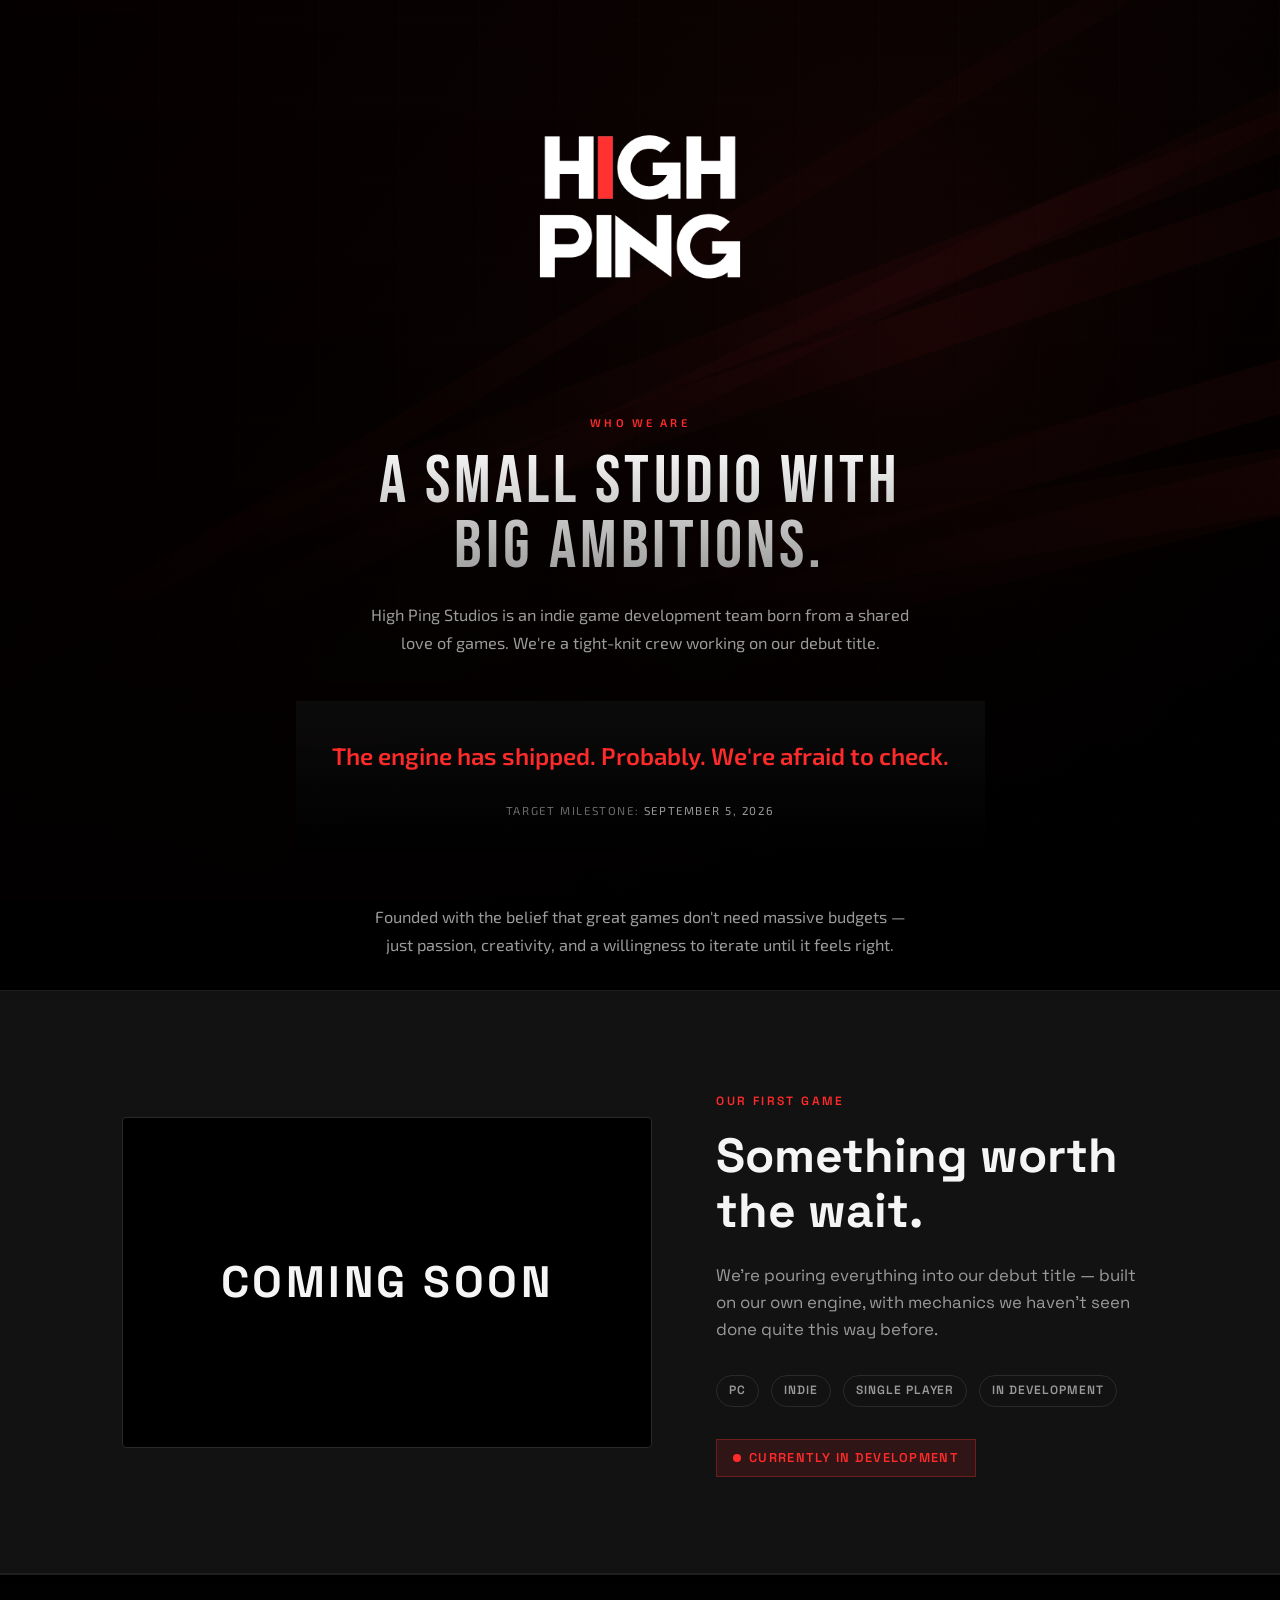
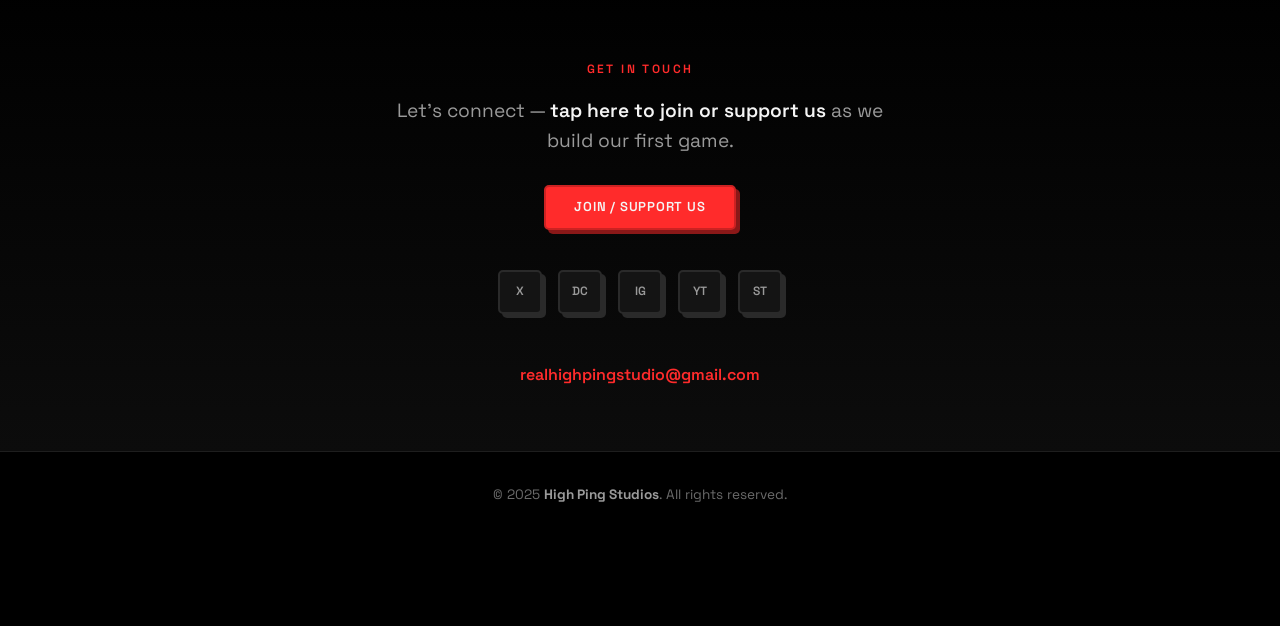
==== index.html @ e074c03a "improved design and stuff" ====
<!DOCTYPE html>
<html lang="en">
<head>
  <meta charset="UTF-8">
  <meta name="viewport" content="width=device-width, initial-scale=1.0, viewport-fit=cover">
  <meta name="description" content="High Ping Studios — an indie game studio crafting bold, unforgettable experiences.">
  <title>High Ping Studios</title>
  <link rel="icon" type="image/svg+xml" href="data:image/svg+xml,%3Csvg xmlns='http://www.w3.org/2000/svg' viewBox='0 0 32 32'%3E%3Crect width='32' height='32' rx='4' fill='%23121212'/%3E%3Ctext x='16' y='21' font-family='Arial' font-size='13' font-weight='bold' fill='%23ff2b2b' text-anchor='middle'%3EHP%3C/text%3E%3C/svg%3E">
  <style>
@font-face {
  font-family: 'Bebas Neue';
  font-style: normal;
  font-weight: 400;
  font-display: swap;
  src: url([data-uri]) format('truetype');
}
@font-face {
  font-family: 'Exo 2';
  font-style: normal;
  font-weight: 400;
  font-display: swap;
  src: url([data-uri]) format('truetype');
}
@font-face {
  font-family: 'Exo 2';
  font-style: normal;
  font-weight: 600;
  font-display: swap;
  src: url([data-uri]) format('truetype');
}
@font-face {
  font-family: 'Exo 2';
  font-style: normal;
  font-weight: 700;
  font-display: swap;
  src: url([data-uri]) format('truetype');
}
@font-face {
  font-family: 'Space Grotesk';
  font-style: normal;
  font-weight: 400;
  font-display: swap;
  src: url([data-uri]) format('truetype');
}
@font-face {
  font-family: 'Space Grotesk';
  font-style: normal;
  font-weight: 600;
  font-display: swap;
  src: url([data-uri]) format('truetype');
}
@font-face {
  font-family: 'Space Grotesk';
  font-style: normal;
  font-weight: 700;
  font-display: swap;
  src: url([data-uri]) format('truetype');
}
</style>
  <style>
    :root {
      --red: #ff2b2b;
      --red-dark: #cc2222;
      --red-shadow: #8a1818;
      --red-glow: rgba(255, 43, 43, 0.55);
      --black: #000000;
      --gray-900: #141414;
      --gray-800: #1e1e1e;
      --gray-700: #2a2a2a;
      --gray-500: #6b6b6b;
      --gray-400: #9a9a9a;
      --gray-200: #d4d4d4;
      --white: #f5f5f5;

      /* Neo-brutalist button tokens (adapted from shadcn button) */
      --main: var(--red);
      --mtext: var(--white);
      --bw: var(--gray-900);
      --text: var(--white);
      --border: var(--gray-700);
      --border-accent: var(--red-dark);
      --shadow-x: 4px;
      --shadow-y: 4px;
      --radius-base: 5px;

      /* Animated tab bar */
      --bgColorMenu: #141414;
      --duration: 0.55s;

      /* Mobile safe areas + tab bar clearance */
      --safe-top: env(safe-area-inset-top, 0px);
      --safe-right: env(safe-area-inset-right, 0px);
      --safe-bottom: env(safe-area-inset-bottom, 0px);
      --safe-left: env(safe-area-inset-left, 0px);
      --tab-nav-clearance: 5.5rem;
    }

    *, *::before, *::after { box-sizing: border-box; margin: 0; padding: 0; }

    img, canvas, svg, video { max-width: 100%; }

    html {
      scroll-behavior: smooth;
      -webkit-text-size-adjust: 100%;
      text-size-adjust: 100%;
    }

    #home, #about, #engine, #game, #contact {
      scroll-margin-top: 1rem;
      scroll-margin-bottom: 6rem;
    }

    body {
      font-family: "Space Grotesk", system-ui, sans-serif;
      background: var(--black);
      color: var(--white);
      line-height: 1.6;
      overflow-x: hidden;
      padding-bottom: calc(var(--tab-nav-clearance) + var(--safe-bottom));
      padding-left: var(--safe-left);
      padding-right: var(--safe-right);
    }

    /* Raycast-style animated background (self-contained canvas) */
    .bg-unicorn {
      position: fixed;
      inset: 0;
      z-index: -3;
      background: var(--black);
      overflow: hidden;
      pointer-events: none;
    }

    .bg-raycast-canvas {
      position: absolute;
      inset: 0;
      width: 100%;
      height: 100%;
      max-width: none;
      display: block;
    }

    .bg-overlay {
      position: fixed;
      inset: 0;
      z-index: -2;
      pointer-events: none;
      background:
        linear-gradient(180deg, rgba(0, 0, 0, 0.45) 0%, rgba(0, 0, 0, 0.85) 100%),
        repeating-linear-gradient(90deg, transparent, transparent 79px, rgba(255, 255, 255, 0.012) 79px, rgba(255, 255, 255, 0.012) 80px),
        repeating-linear-gradient(0deg, transparent, transparent 79px, rgba(255, 255, 255, 0.012) 79px, rgba(255, 255, 255, 0.012) 80px);
    }

    @media (prefers-reduced-motion: reduce) {
      .bg-raycast-canvas { display: none; }
    }

    /* ── Interactive logo ── */
    .logo-interactive {
      position: relative;
      display: inline-flex;
      flex-direction: column;
      align-items: center;
      cursor: pointer;
      user-select: none;
      padding: 0.5rem;
      outline: none;
      -webkit-tap-highlight-color: transparent;
      touch-action: manipulation;
    }

    .logo-interactive:focus-visible {
      outline: 2px solid var(--red);
      outline-offset: 8px;
    }

    .logo-glow {
      position: absolute;
      inset: -20%;
      background: radial-gradient(circle, var(--red-glow) 0%, transparent 65%);
      opacity: 0;
      transition: opacity 0.5s ease;
      pointer-events: none;
      z-index: 0;
    }

    .logo-interactive:hover .logo-glow,
    .logo-interactive:focus .logo-glow {
      opacity: 0.45;
    }

    .logo-img {
      position: relative;
      z-index: 1;
      display: block;
      width: min(300px, 78vw);
      height: auto;
      animation: logoIdle 4s ease-in-out infinite;
    }

    @keyframes logoIdle {
      0%, 100% { filter: drop-shadow(0 0 0 transparent); }
      50% { filter: drop-shadow(0 0 16px rgba(255, 43, 43, 0.15)); }
    }

    .logo-interactive:hover .logo-img,
    .logo-interactive:focus .logo-img {
      animation: logoGlitch 2.5s steps(1) infinite, logoLift 0.45s cubic-bezier(0.34, 1.56, 0.64, 1) forwards;
    }

    @keyframes logoLift {
      to { transform: scale(1.06); }
    }

    @keyframes logoGlitch {
      0%, 92%, 100% {
        transform: scale(1.04) translate(0);
        filter: drop-shadow(0 0 28px rgba(255, 43, 43, 0.35));
      }
      93% {
        transform: scale(1.04) translate(-3px, 1px);
        filter: drop-shadow(-4px 0 #ff2b2b) drop-shadow(4px 0 #00ffff);
      }
      94% {
        transform: scale(1.04) translate(3px, -1px);
        filter: drop-shadow(4px 0 #ff2b2b) drop-shadow(-4px 0 #00ffff);
      }
      95% {
        transform: scale(1.04) translate(-2px, 0);
        filter: drop-shadow(0 0 28px rgba(255, 43, 43, 0.5));
      }
    }

    /* Bottom animated tab bar navigation */
    .tab-nav-wrap {
      position: fixed;
      bottom: 0;
      left: 0;
      right: 0;
      z-index: 200;
      display: flex;
      justify-content: center;
      padding:
        0
        calc(0.75rem + var(--safe-right))
        calc(0.75rem + var(--safe-bottom))
        calc(0.75rem + var(--safe-left));
      pointer-events: none;
    }

    .tab-nav-wrap .menu {
      pointer-events: auto;
    }

    .menu {
      margin: 0;
      display: flex;
      width: min(calc(100vw - 1.5rem - var(--safe-left) - var(--safe-right)), 26rem);
      font-size: clamp(0.72rem, 2.2vw, 0.95rem);
      padding: 0 2.2em;
      position: relative;
      align-items: center;
      justify-content: center;
      background-color: var(--bgColorMenu);
      border: 1px solid var(--gray-700);
      border-radius: 999px;
      box-shadow: 0 -3px 24px rgba(0, 0, 0, 0.5);
    }

    .menu__item {
      all: unset;
      flex: 1 1 0;
      min-width: 2.75rem;
      min-height: 2.75rem;
      z-index: 100;
      display: flex;
      cursor: pointer;
      position: relative;
      border-radius: 50%;
      align-items: center;
      justify-content: center;
      padding: 0.45em 0 0.7em;
      transition: transform var(--timeOut, var(--duration));
      will-change: transform;
      -webkit-tap-highlight-color: transparent;
      touch-action: manipulation;
    }

    .menu__item::before {
      content: "";
      z-index: -1;
      width: 3.5em;
      height: 3.5em;
      border-radius: 50%;
      position: absolute;
      transform: scale(0);
      transition: background-color var(--duration), transform var(--duration);
    }

    .menu__item.active {
      transform: translate3d(0, -0.68em, 0);
    }

    .menu__item.active::before {
      transform: scale(1);
      background-color: var(--bgColorItem);
    }

    .menu .icon {
      width: 1.75em;
      height: 1.75em;
      stroke: white;
      fill: transparent;
      stroke-width: 1.75;
      stroke-miterlimit: 10;
      stroke-linecap: round;
      stroke-linejoin: round;
      stroke-dasharray: 400;
    }

    .menu__item.active .icon {
      animation: strok 1.5s reverse;
    }

    @keyframes strok {
      100% { stroke-dashoffset: 400; }
    }

    .menu__border {
      left: 0;
      bottom: 99%;
      width: 8.5em;
      height: 1.85em;
      position: absolute;
      clip-path: url(#menu-clip);
      will-change: transform;
      background-color: var(--bgColorMenu);
      transition: transform var(--timeOut, var(--duration));
    }

    .svg-container {
      width: 0;
      height: 0;
      overflow: hidden;
      position: absolute;
    }

    /* Hero — logo at top (no top nav) */
    .hero {
      display: flex;
      flex-direction: column;
      align-items: center;
      text-align: center;
      padding: calc(2.5rem + var(--safe-top)) 2rem 2rem;
      position: relative;
      overflow: hidden;
      min-height: 100vh;
    }

    @media (hover: none) and (pointer: coarse) {
      .logo-interactive:active .logo-glow { opacity: 0.45; }
      .logo-interactive:active .logo-img {
        animation: logoGlitch 2.5s steps(1) infinite, logoLift 0.45s cubic-bezier(0.34, 1.56, 0.64, 1) forwards;
      }
    }

    /* ── Neo-brutalist buttons (HTML port of shadcn button) ── */
    .btn {
      display: inline-flex;
      align-items: center;
      justify-content: center;
      gap: 0.5rem;
      padding: 0.625rem 1.75rem;
      min-height: 2.75rem;
      font-family: inherit;
      font-size: 0.8125rem;
      font-weight: 600;
      letter-spacing: 0.06em;
      text-transform: uppercase;
      text-decoration: none;
      white-space: nowrap;
      border-radius: var(--radius-base);
      border: 2px solid transparent;
      cursor: pointer;
      transition: transform 0.12s ease, box-shadow 0.12s ease, background 0.12s ease;
      -webkit-tap-highlight-color: transparent;
      touch-action: manipulation;
    }

    .btn:focus-visible {
      outline: none;
      box-shadow:
        var(--shadow-x) var(--shadow-y) 0 0 var(--border),
        0 0 0 2px var(--black),
        0 0 0 4px var(--red);
    }

    /* default — red primary */
    .btn-primary {
      color: var(--mtext);
      background: var(--main);
      border-color: var(--border-accent);
      box-shadow: var(--shadow-x) var(--shadow-y) 0 0 var(--red-shadow);
    }

    .btn-primary:hover {
      transform: translate(var(--shadow-x), var(--shadow-y));
      box-shadow: 0 0 0 0 transparent;
    }

    .btn-primary:active {
      transform: translate(calc(var(--shadow-x) + 1px), calc(var(--shadow-y) + 1px));
    }

    /* neutral — dark surface */
    .btn-outline,
    .btn-neutral {
      color: var(--text);
      background: var(--bw);
      border-color: var(--border);
      box-shadow: var(--shadow-x) var(--shadow-y) 0 0 var(--border);
    }

    .btn-outline:hover,
    .btn-neutral:hover {
      transform: translate(var(--shadow-x), var(--shadow-y));
      box-shadow: 0 0 0 0 transparent;
      border-color: var(--gray-500);
    }

    /* reverse — starts flat, shadow grows on hover */
    .btn-reverse {
      color: var(--mtext);
      background: var(--main);
      border-color: var(--border-accent);
      box-shadow: none;
      transform: translate(var(--shadow-x), var(--shadow-y));
    }

    .btn-reverse:hover {
      transform: translate(0, 0);
      box-shadow: var(--shadow-x) var(--shadow-y) 0 0 var(--red-shadow);
    }

    /* no shadow — flat */
    .btn-flat {
      color: var(--text);
      background: var(--bw);
      border-color: var(--border);
      box-shadow: none;
    }

    .btn-flat:hover {
      transform: none;
      background: var(--gray-800);
      border-color: var(--gray-500);
    }

    /* icon size for social links */
    .btn-icon {
      min-height: 2.75rem;
      width: 2.75rem;
      padding: 0;
    }

    /* Sections */
    section {
      padding: 6rem 2rem;
      max-width: 1100px;
      margin: 0 auto;
    }

    .section-label {
      display: inline-block;
      font-size: 0.75rem;
      font-weight: 600;
      letter-spacing: 0.2em;
      text-transform: uppercase;
      color: var(--red);
      margin-bottom: 1rem;
    }

    .section-title {
      font-size: clamp(2rem, 5vw, 3rem);
      font-weight: 700;
      line-height: 1.15;
      margin-bottom: 1.5rem;
    }

    .section-text {
      color: var(--gray-400);
      font-size: 1.05rem;
      max-width: 640px;
    }

    /* About — game studio tone & alignment */
    #about.about-section {
      max-width: 820px;
      margin-top: 52px;
      padding: 0;
      font-family: "Exo 2", "Space Grotesk", system-ui, sans-serif;
    }

    .about-inner {
      display: flex;
      flex-direction: column;
      align-items: center;
      text-align: center;
      gap: 0;
    }

    .about-head,
    .about-foot {
      width: 100%;
      max-width: 620px;
    }

    .about-head .section-label {
      letter-spacing: 0.28em;
      font-size: 0.7rem;
      margin-bottom: 1.15rem;
    }

    .about-head .section-title.about-title {
      font-family: "Bebas Neue", sans-serif;
      font-size: clamp(2.75rem, 8vw, 4.25rem);
      font-weight: 400;
      letter-spacing: 0.06em;
      line-height: 0.95;
      text-transform: uppercase;
      margin-bottom: 1.35rem;
      background: linear-gradient(180deg, var(--white) 0%, var(--gray-400) 100%);
      -webkit-background-clip: text;
      background-clip: text;
      color: transparent;
    }

    .about-lead,
    .about-foot .section-text {
      max-width: 560px;
      margin-left: auto;
      margin-right: auto;
      color: var(--gray-400);
      font-size: 1.02rem;
      line-height: 1.7;
    }

    .about-lead {
      margin-bottom: 0;
    }

    .about-foot {
      display: flex;
      flex-direction: column;
      gap: 1.25rem;
      margin-top: 0.5rem;
    }

    .about-countdown {
      scroll-margin-top: 5rem;
      width: 100%;
      margin: 2.75rem 0;
      padding: 2.25rem clamp(1.25rem, 4vw, 2rem) 2rem;
      text-align: center;
      background: linear-gradient(180deg, rgba(20, 20, 20, 0.55) 0%, rgba(0, 0, 0, 0.35) 100%);
      overflow: visible;
    }

    .about-countdown .countdown {
      margin-top: 0;
      justify-content: center;
      align-items: flex-start;
      overflow-x: visible;
      overflow-y: visible;
      padding-inline: 0.25rem;
      gap: clamp(0.25rem, 1.5vw, 0.65rem) clamp(0.35rem, 2vw, 0.75rem);
    }

    .about-countdown .countdown-unit {
      flex-direction: column;
      align-items: center;
      gap: 0.3rem;
    }

    .about-countdown .countdown-value {
      font-family: "Bebas Neue", sans-serif;
      font-size: clamp(1.5rem, 4.5vw, 2.75rem);
      font-weight: 400;
      letter-spacing: 0;
      gap: 0.06em;
      background: linear-gradient(180deg, #ffb3b3 0%, var(--red) 45%, var(--red-dark) 100%);
      -webkit-background-clip: text;
      background-clip: text;
      color: transparent;
    }

    .about-countdown .countdown-value .digit-slot {
      width: 0.78em;
      contain: layout style;
    }

    .about-countdown .countdown-value .digit-layer {
      background: linear-gradient(180deg, #ffb3b3 0%, var(--red) 45%, var(--red-dark) 100%);
      -webkit-background-clip: text;
      background-clip: text;
      color: transparent;
    }

    .about-countdown .countdown-sep {
      font-family: "Bebas Neue", sans-serif;
      color: var(--red-dark);
      opacity: 0.85;
      font-size: clamp(1.5rem, 4.5vw, 2.75rem);
      margin: 0;
      align-self: flex-start;
      height: 1em;
      line-height: 1;
      padding-top: 0.02em;
    }

    .about-countdown .countdown-label {
      font-family: "Exo 2", sans-serif;
      font-size: clamp(0.5rem, 1.2vw, 0.62rem);
      letter-spacing: 0.16em;
      color: var(--gray-500);
      text-align: center;
    }

    .about-countdown .target-date {
      margin-top: 1.35rem;
      font-size: 0.72rem;
      letter-spacing: 0.14em;
      text-transform: uppercase;
      color: var(--gray-500);
    }

    .about-countdown .target-date span {
      color: var(--gray-400);
    }

    .countdown {
      display: flex;
      flex-wrap: nowrap;
      align-items: center;
      justify-content: center;
      gap: 0.35rem 0.5rem;
      margin-top: 2rem;
      width: 100%;
      max-width: 100%;
      overflow-x: auto;
      scrollbar-width: none;
      -webkit-overflow-scrolling: touch;
      padding-bottom: 0.25rem;
    }

    .countdown::-webkit-scrollbar { display: none; }

    @media (min-width: 900px) {
      .about-countdown .countdown {
        gap: 0.5rem 1rem;
      }

      .about-countdown .countdown-value .digit-slot {
        width: 0.82em;
      }
    }

    .target-date {
      margin-top: 1.25rem;
      font-size: 0.8rem;
      color: var(--gray-500);
    }

    .target-date span { color: var(--gray-400); }

    .countdown-unit {
      display: inline-flex;
      flex-direction: row;
      align-items: baseline;
      gap: 0.35rem;
      flex-shrink: 0;
      white-space: nowrap;
    }

    .countdown-value {
      display: inline-flex;
      flex-direction: row;
      flex-wrap: nowrap;
      align-items: center;
      height: 1em;
      line-height: 1;
      font-size: clamp(1.15rem, 2.8vw, 2.25rem);
      font-weight: 700;
      font-variant-numeric: tabular-nums;
      letter-spacing: -0.02em;
      color: var(--white);
    }

    .countdown-value .digit-slot {
      position: relative;
      display: inline-block;
      width: 0.62em;
      height: 1em;
      overflow: hidden;
      flex-shrink: 0;
      contain: layout style paint;
    }

    .countdown-value .digit-layer {
      position: absolute;
      inset: 0;
      display: flex;
      align-items: center;
      justify-content: center;
      line-height: 1;
      will-change: transform, opacity, filter;
    }

    .countdown-value .digit-in {
      animation: digitIn 0.4s cubic-bezier(0.22, 1, 0.36, 1) forwards;
    }

    .countdown-value .digit-out {
      animation: digitOut 0.4s cubic-bezier(0.4, 0, 1, 1) forwards;
      z-index: 1;
    }

    @keyframes digitIn {
      from {
        transform: translateY(calc(var(--digit-dir, 1) * 100%));
        opacity: 0;
        filter: blur(8px);
      }
      to {
        transform: translateY(0);
        opacity: 1;
        filter: blur(0);
      }
    }

    @keyframes digitOut {
      from {
        transform: translateY(0);
        opacity: 1;
        filter: blur(0);
      }
      to {
        transform: translateY(calc(var(--digit-dir, 1) * -100%));
        opacity: 0;
        filter: blur(8px);
      }
    }

    .countdown-label {
      font-size: clamp(0.5rem, 1.2vw, 0.65rem);
      font-weight: 600;
      letter-spacing: 0.12em;
      text-transform: uppercase;
      color: var(--gray-500);
      line-height: 1;
      padding-bottom: 0.1em;
    }

    .countdown-sep {
      font-weight: 300;
      color: var(--gray-700);
      line-height: 1;
      height: 1em;
      flex-shrink: 0;
      font-size: clamp(1.15rem, 2.8vw, 2.25rem);
      display: flex;
      align-items: center;
    }

    .game-section {
      max-width: none;
      background: rgba(20, 20, 20, 0.9);
      border-top: 1px solid var(--gray-800);
      border-bottom: 1px solid var(--gray-800);
      padding: 6rem 0;
    }

    .game-inner {
      max-width: 1100px;
      margin: 0 auto;
      padding: 0 2rem;
      display: grid;
      grid-template-columns: 1.2fr 1fr;
      gap: 4rem;
      align-items: center;
    }

    .game-preview {
      aspect-ratio: 16 / 10;
      background: var(--black);
      border: 1px solid var(--gray-700);
      border-radius: 4px;
      position: relative;
      overflow: hidden;
      cursor: pointer;
    }

    .hero-tubes-canvas {
      position: absolute;
      inset: 0;
      width: 100%;
      height: 100%;
      display: block;
      z-index: -1;
      pointer-events: none;
    }

    .game-preview-overlay {
      position: absolute;
      inset: 0;
      z-index: 1;
      display: flex;
      flex-direction: column;
      align-items: center;
      justify-content: center;
      gap: 0.35rem;
      pointer-events: none;
      text-align: center;
      padding: 1.25rem;
    }

    .game-preview-brand {
      margin: 0;
      font-size: clamp(1.5rem, 4.5vw, 2.75rem);
      font-weight: 700;
      letter-spacing: 0.08em;
      text-transform: uppercase;
      color: var(--white);
      line-height: 1;
      text-shadow: 0 0 20px rgba(0, 0, 0, 1);
    }

    .game-preview-tagline {
      margin: 0;
      font-size: clamp(0.95rem, 2.5vw, 1.35rem);
      font-weight: 500;
      letter-spacing: 0.2em;
      text-transform: uppercase;
      color: var(--gray-200);
      line-height: 1.2;
      text-shadow: 0 0 20px rgba(0, 0, 0, 1);
    }

    .game-preview-hint {
      margin: 0.5rem 0 0;
      font-size: 0.72rem;
      letter-spacing: 0.06em;
      color: var(--gray-500);
      text-shadow: 0 0 14px rgba(0, 0, 0, 1);
    }

    .game-preview-static {
      display: none;
      position: absolute;
      inset: 0;
      align-items: center;
      justify-content: center;
      font-size: 0.75rem;
      font-weight: 600;
      letter-spacing: 0.25em;
      text-transform: uppercase;
      color: var(--gray-500);
    }

    .game-meta {
      list-style: none;
      display: flex;
      flex-wrap: wrap;
      gap: 0.75rem;
      margin: 2rem 0;
    }

    .game-meta li {
      padding: 0.35rem 0.75rem;
      border: 1px solid var(--gray-700);
      border-radius: 999px;
      font-size: 0.75rem;
      font-weight: 600;
      letter-spacing: 0.08em;
      text-transform: uppercase;
      color: var(--gray-400);
    }

    .badge-live {
      display: inline-flex;
      align-items: center;
      gap: 0.5rem;
      padding: 0.5rem 1rem;
      background: rgba(255, 43, 43, 0.12);
      border: 1px solid rgba(255, 43, 43, 0.3);
      color: var(--red);
      font-size: 0.8rem;
      font-weight: 600;
      letter-spacing: 0.1em;
      text-transform: uppercase;
    }

    .badge-live::before {
      content: "";
      width: 8px;
      height: 8px;
      background: var(--red);
      border-radius: 50%;
      animation: blink 1.5s ease-in-out infinite;
    }

    @keyframes blink {
      0%, 100% { opacity: 1; }
      50% { opacity: 0.3; }
    }

    .contact-section { text-align: center; padding-bottom: 4rem; }
    .contact-section .section-text { margin: 0 auto 2.5rem; }

    .contact-particle-section {
      max-width: none;
      padding: 5rem 1.25rem 4rem;
      border-top: 1px solid var(--gray-800);
      background: linear-gradient(180deg, transparent 0%, rgba(20, 20, 20, 0.6) 100%);
    }

    .contact-particle-wrap {
      max-width: 960px;
      margin: 0 auto;
    }

    .contact-particle-sub {
      max-width: 520px;
      margin: 0 auto 1.75rem;
      font-size: clamp(1rem, 2.5vw, 1.2rem);
      color: var(--gray-400);
      line-height: 1.6;
    }

    .contact-particle-sub strong {
      color: var(--white);
      font-weight: 600;
    }

    .contact-canvas-wrap {
      position: relative;
      margin: 0 auto 1.5rem;
      border: 2px solid var(--gray-700);
      border-radius: 8px;
      overflow: hidden;
      background: #000;
      box-shadow: var(--shadow-x) var(--shadow-y) 0 0 var(--gray-800);
    }

    #particle-canvas {
      display: block;
      width: 100%;
      height: auto;
      max-width: none;
      cursor: pointer;
    }

    .contact-cta-btn {
      margin-bottom: 2.5rem;
    }

    .contact-fallback-text {
      display: none;
      font-size: clamp(2.5rem, 10vw, 5rem);
      font-weight: 700;
      letter-spacing: -0.02em;
      color: var(--white);
      padding: 3rem 1rem;
    }

    @media (prefers-reduced-motion: reduce) {
      .contact-canvas-wrap { display: none; }
      .contact-fallback-text { display: block; }
    }

    .social-links {
      display: flex;
      justify-content: center;
      gap: 1rem;
      flex-wrap: wrap;
      margin-bottom: 3rem;
    }

    .social-links a {
      display: flex;
      align-items: center;
      justify-content: center;
      width: 2.75rem;
      height: 2.75rem;
      border-radius: var(--radius-base);
      border: 2px solid var(--border);
      background: var(--bw);
      color: var(--gray-400);
      text-decoration: none;
      font-size: 0.75rem;
      font-weight: 600;
      box-shadow: var(--shadow-x) var(--shadow-y) 0 0 var(--border);
      transition: transform 0.12s ease, box-shadow 0.12s ease, color 0.12s ease, border-color 0.12s ease;
    }

    .social-links a:hover {
      transform: translate(var(--shadow-x), var(--shadow-y));
      box-shadow: none;
      border-color: var(--red);
      color: var(--red);
    }

    .email-link {
      color: var(--red);
      text-decoration: none;
      font-weight: 600;
    }

    .email-link:hover { text-decoration: underline; }

    footer {
      border-top: 1px solid var(--gray-800);
      padding: 2rem;
      text-align: center;
      color: var(--gray-500);
      font-size: 0.85rem;
    }

    footer strong { color: var(--gray-400); }

    .reveal {
      opacity: 0;
      transform: translateY(30px);
      transition: opacity 0.6s ease, transform 0.6s ease;
    }

    .reveal.visible {
      opacity: 1;
      transform: translateY(0);
    }

    @media (max-width: 900px) {
      .game-inner { grid-template-columns: 1fr; gap: 2.5rem; }
      .logo-ping-bars { display: none; }
    }

    @media (max-width: 768px) {
      #home, #about, #engine, #game, #contact {
        scroll-margin-bottom: calc(var(--tab-nav-clearance) + var(--safe-bottom) + 1rem);
      }

      section { padding: 4rem 1.25rem; }

      .hero {
        padding: calc(2rem + var(--safe-top)) 1.25rem 1.5rem;
      }

      .logo-img {
        width: min(260px, 72vw);
      }

      #about.about-section {
        padding: 0;
      }

      .about-head .section-label {
        letter-spacing: 0.22em;
        font-size: 0.65rem;
      }

      .about-head .section-title.about-title {
        font-size: clamp(2.25rem, 10vw, 3.25rem);
      }

      .about-lead,
      .about-foot .section-text,
      .section-text {
        font-size: 0.98rem;
        line-height: 1.65;
      }

      .about-countdown {
        margin: 2rem 0;
        padding: 1.75rem 0.65rem 1.5rem;
      }

      .about-countdown .target-date {
        font-size: 0.65rem;
        letter-spacing: 0.1em;
        padding-inline: 0.5rem;
      }

      .game-section {
        padding: 4rem 0;
      }

      .game-inner {
        padding: 0 1.25rem;
      }

      .section-title {
        font-size: clamp(1.75rem, 7vw, 2.5rem);
      }

      .game-meta {
        justify-content: center;
      }

      .contact-particle-section {
        padding: 4rem 1.25rem 3rem;
      }

      .contact-particle-sub {
        font-size: 0.98rem;
        margin-bottom: 1.5rem;
      }

      .contact-canvas-wrap {
        touch-action: none;
      }

      .contact-cta-btn {
        display: flex;
        width: 100%;
        max-width: 22rem;
        margin-left: auto;
        margin-right: auto;
      }

      .email-link {
        display: inline-block;
        max-width: 100%;
        word-break: break-word;
        font-size: 0.9rem;
        padding-inline: 0.5rem;
      }

      footer {
        padding: 2rem 1.25rem calc(1.5rem + var(--safe-bottom));
        font-size: 0.8rem;
      }

      .menu {
        width: min(calc(100vw - 1.25rem - var(--safe-left) - var(--safe-right)), 100%);
        padding: 0 1.15em;
        font-size: 0.72rem;
      }

      .menu .icon {
        width: 1.55em;
        height: 1.55em;
      }

      .menu__item {
        min-width: 2.5rem;
        min-height: 2.5rem;
        padding: 0.35em 0 0.6em;
      }

      .menu__item.active {
        transform: translate3d(0, -0.55em, 0);
      }

      .menu__item::before {
        width: 3.1em;
        height: 3.1em;
      }
    }

    @media (max-width: 480px) {
      .about-countdown .countdown {
        gap: 0.2rem 0.3rem;
      }

      .about-countdown .countdown-value {
        font-size: clamp(1.25rem, 6vw, 1.55rem);
      }

      .about-countdown .countdown-sep {
        font-size: clamp(1.25rem, 6vw, 1.55rem);
      }

      .about-countdown .countdown-value .digit-slot {
        width: 0.74em;
      }

      .about-countdown .countdown-label {
        font-size: 0.44rem;
        letter-spacing: 0.08em;
      }

      .menu {
        padding: 0 0.65em;
      }

      .menu .icon {
        width: 1.45em;
        height: 1.45em;
        stroke-width: 2;
      }
    }

    @media (max-width: 360px) {
      .about-countdown .countdown-value {
        font-size: 1.15rem;
      }

      .about-countdown .countdown-sep {
        font-size: 1.15rem;
      }

      .about-countdown .countdown-value .digit-slot {
        width: 0.7em;
      }

      .about-countdown .countdown-label {
        font-size: 0.4rem;
        letter-spacing: 0.05em;
      }
    }

    @media (prefers-reduced-motion: reduce) {
      .logo-interactive:hover .logo-img,
      .logo-interactive:focus .logo-img,
      .digit-in, .digit-out,
      .btn, .btn-primary, .btn-outline, .btn-reverse, .social-links a,
      .menu__item, .menu__item.active .icon {
        animation: none !important;
        transition: none !important;
      }
      .btn-primary:hover,
      .btn-outline:hover,
      .btn-reverse:hover,
      .social-links a:hover {
        transform: none;
      }
      .hero-tubes-canvas,
      .game-preview-overlay { display: none !important; }
      .game-preview-static { display: flex !important; }
    }
  </style>
</head>
<body>

  <div class="bg-unicorn" aria-hidden="true">
    <canvas id="bg-raycast" class="bg-raycast-canvas"></canvas>
  </div>
  <div class="bg-overlay"></div>

  <header class="hero" id="home">
    <canvas id="hero-tubes-canvas" class="hero-tubes-canvas" aria-hidden="true"></canvas>
    <div
      class="logo-interactive"
      tabindex="0"
      role="img"
      aria-label="High Ping Studios — hover to interact"
    >
      <div class="logo-glow"></div>
      <img
        src="[data-uri]"
        alt="High Ping"
        class="logo-img"
        width="300"
        height="260"
        draggable="false"
      >
    </div>
      <section id="about" class="about-section">
        <div class="about-inner">
          <header class="about-head reveal">
            <span class="section-label">Who We Are</span>
            <h2 class="section-title about-title">A small studio with<br>big ambitions.</h2>
            <p class="section-text about-lead">
              High Ping Studios is an indie game development team born from a shared love of games. We're a tight-knit crew working on our debut title.
            </p>
          </header>

          <div class="about-countdown reveal" id="engine">
            <div class="countdown" id="countdown" role="timer" aria-live="polite"></div>
            <p class="target-date">Target milestone: <span id="target-date"></span></p>
          </div>

          <div class="about-foot reveal">
            <p class="section-text">
              Founded with the belief that great games don't need massive budgets — just passion,
              creativity, and a willingness to iterate until it feels right.
            </p>
          </div>
        </div>
      </section>
  </header>


  <div class="game-section" id="game">
    <div class="game-inner">
      <div class="game-preview reveal" id="game-tubes-preview" aria-label="Game teaser">
        <div class="game-preview-overlay">
          <p class="game-preview-brand">Coming Soon</p>
        </div>
      </div>
      <div class="reveal">
        <span class="section-label">Our First Game</span>
        <h2 class="section-title">Something worth the wait.</h2>
        <p class="section-text" style="margin-bottom:2rem">
          We're pouring everything into our debut title — built on our own engine,
          with mechanics we haven't seen done quite this way before.
        </p>
        <ul class="game-meta">
          <li>PC</li><li>Indie</li><li>Single Player</li><li>In Development</li>
        </ul>
        <div class="badge-live">Currently in development</div>
      </div>
    </div>
  </div>

  <section id="contact" class="contact-section contact-particle-section">
    <div class="reveal contact-particle-wrap">
      <span class="section-label">Get In Touch</span>
      <p class="contact-particle-sub">
        Let's connect — <strong>tap here to join or support us</strong> as we build our first game.
      </p>

      <a href="mailto:realhighpingstudio@gmail.com?subject=Join%20%2F%20Support%20High%20Ping%20Studios" class="btn btn-primary contact-cta-btn">
        Join / Support Us
      </a>

      <div class="social-links">
        <a href="#" title="Twitter / X">X</a>
        <a href="#" title="Discord">DC</a>
        <a href="#" title="Instagram">IG</a>
        <a href="#" title="YouTube">YT</a>
        <a href="#" title="Steam">ST</a>
      </div>
      <a href="mailto:realhighpingstudio@gmail.com" class="email-link">realhighpingstudio@gmail.com</a>
    </div>
  </section>

  <footer>
    <p>&copy; 2025 <strong>High Ping Studios</strong>. All rights reserved.</p>
  </footer>

<script type="text/plain" id="inline-tubes-module">
/**
 * @license
 * Copyright 2010-2025 Three.js Authors
 * SPDX-License-Identifier: MIT
 */
const e="180",t=100,s=101,r=102,i=200,n=201,a=202,o=203,u=204,l=205,h=206,c=207,d=208,p=209,m=210,g=301,f=302,y=1e3,x=1001,b=1002,T=1003,v=1004,_=1005,S=1006,w=1007,N=1008,M=1009,A=1010,R=1011,E=1012,C=1013,B=1014,P=1015,F=1016,L=1017,I=1018,O=1020,V=35902,D=35899,U=1022,z=1023,k=1026,G=1027,W=1028,H=1029,$=1030,j=1031,q=1033,X=33776,Y=33777,Q=33778,K=33779,J=35840,Z=35841,ee=35842,te=35843,se=36196,re=37492,ie=37496,ne=37808,ae=37809,oe=37810,ue=37811,le=37812,he=37813,ce=37814,de=37815,pe=37816,me=37817,ge=37818,fe=37819,ye=37820,xe=37821,be=36492,Te=36283,ve=36284,_e=36285,Se=36286,we="",Ne="srgb",Me="srgb-linear",Ae="linear",Re="srgb",Ee=7680,Ce=512,Be=513,Pe=514,Fe=515,Le=516,Ie=517,Oe=518,Ve=519,De=35044,Ue=35048,ze=2e3,ke=2001,Ge="compute",We="render";class He{addEventListener(e,t){void 0===this._listeners&&(this._listeners={});const s=this._listeners;void 0===s[e]&&(s[e]=[]),-1===s[e].indexOf(t)&&s[e].push(t)}hasEventListener(e,t){const s=this._listeners;return void 0!==s&&(void 0!==s[e]&&-1!==s[e].indexOf(t))}removeEventListener(e,t){const s=this._listeners;if(void 0===s)return;const r=s[e];if(void 0!==r){const e=r.indexOf(t);-1!==e&&r.splice(e,1)}}dispatchEvent(e){const t=this._listeners;if(void 0===t)return;const s=t[e.type];if(void 0!==s){e.target=this;const t=s.slice(0);for(let s=0,r=t.length;s<r;s++)t[s].call(this,e);e.target=null}}}const $e=["00","01","02","03","04","05","06","07","08","09","0a","0b","0c","0d","0e","0f","10","11","12","13","14","15","16","17","18","19","1a","1b","1c","1d","1e","1f","20","21","22","23","24","25","26","27","28","29","2a","2b","2c","2d","2e","2f","30","31","32","33","34","35","36","37","38","39","3a","3b","3c","3d","3e","3f","40","41","42","43","44","45","46","47","48","49","4a","4b","4c","4d","4e","4f","50","51","52","53","54","55","56","57","58","59","5a","5b","5c","5d","5e","5f","60","61","62","63","64","65","66","67","68","69","6a","6b","6c","6d","6e","6f","70","71","72","73","74","75","76","77","78","79","7a","7b","7c","7d","7e","7f","80","81","82","83","84","85","86","87","88","89","8a","8b","8c","8d","8e","8f","90","91","92","93","94","95","96","97","98","99","9a","9b","9c","9d","9e","9f","a0","a1","a2","a3","a4","a5","a6","a7","a8","a9","aa","ab","ac","ad","ae","af","b0","b1","b2","b3","b4","b5","b6","b7","b8","b9","ba","bb","bc","bd","be","bf","c0","c1","c2","c3","c4","c5","c6","c7","c8","c9","ca","cb","cc","cd","ce","cf","d0","d1","d2","d3","d4","d5","d6","d7","d8","d9","da","db","dc","dd","de","df","e0","e1","e2","e3","e4","e5","e6","e7","e8","e9","ea","eb","ec","ed","ee","ef","f0","f1","f2","f3","f4","f5","f6","f7","f8","f9","fa","fb","fc","fd","fe","ff"];let je=1234567;const qe=Math.PI/180,Xe=180/Math.PI;function Ye(){const e=4294967295*Math.random()|0,t=4294967295*Math.random()|0,s=4294967295*Math.random()|0,r=4294967295*Math.random()|0;return($e[255&e]+$e[e>>8&255]+$e[e>>16&255]+$e[e>>24&255]+"-"+$e[255&t]+$e[t>>8&255]+"-"+$e[t>>16&15|64]+$e[t>>24&255]+"-"+$e[63&s|128]+$e[s>>8&255]+"-"+$e[s>>16&255]+$e[s>>24&255]+$e[255&r]+$e[r>>8&255]+$e[r>>16&255]+$e[r>>24&255]).toLowerCase()}function Qe(e,t,s){return Math.max(t,Math.min(s,e))}function Ke(e,t){return(e%t+t)%t}function Je(e,t,s){return(1-s)*e+s*t}function Ze(e,t){switch(t.constructor){case Float32Array:return e;case Uint32Array:return e/4294967295;case Uint16Array:return e/65535;case Uint8Array:return e/255;case Int32Array:return Math.max(e/2147483647,-1);case Int16Array:return Math.max(e/32767,-1);case Int8Array:return Math.max(e/127,-1);default:throw new Error("Invalid component type.")}}function et(e,t){switch(t.constructor){case Float32Array:return e;case Uint32Array:return Math.round(4294967295*e);case Uint16Array:return Math.round(65535*e);case Uint8Array:return Math.round(255*e);case Int32Array:return Math.round(2147483647*e);case Int16Array:return Math.round(32767*e);case Int8Array:return Math.round(127*e);default:throw new Error("Invalid component type.")}}const tt={DEG2RAD:qe,RAD2DEG:Xe,generateUUID:Ye,clamp:Qe,euclideanModulo:Ke,mapLinear:function(e,t,s,r,i){return r+(e-t)*(i-r)/(s-t)},inverseLerp:function(e,t,s){return e!==t?(s-e)/(t-e):0},lerp:Je,damp:function(e,t,s,r){return Je(e,t,1-Math.exp(-s*r))},pingpong:function(e,t=1){return t-Math.abs(Ke(e,2*t)-t)},smoothstep:function(e,t,s){return e<=t?0:e>=s?1:(e=(e-t)/(s-t))*e*(3-2*e)},smootherstep:function(e,t,s){return e<=t?0:e>=s?1:(e=(e-t)/(s-t))*e*e*(e*(6*e-15)+10)},randInt:function(e,t){return e+Math.floor(Math.random()*(t-e+1))},randFloat:function(e,t){return e+Math.random()*(t-e)},randFloatSpread:function(e){return e*(.5-Math.random())},seededRandom:function(e){void 0!==e&&(je=e);let t=je+=1831565813;return t=Math.imul(t^t>>>15,1|t),t^=t+Math.imul(t^t>>>7,61|t),((t^t>>>14)>>>0)/4294967296},degToRad:function(e){return e*qe},radToDeg:function(e){return e*Xe},isPowerOfTwo:function(e){return!(e&e-1)&&0!==e},ceilPowerOfTwo:function(e){return Math.pow(2,Math.ceil(Math.log(e)/Math.LN2))},floorPowerOfTwo:function(e){return Math.pow(2,Math.floor(Math.log(e)/Math.LN2))},setQuaternionFromProperEuler:function(e,t,s,r,i){const n=Math.cos,a=Math.sin,o=n(s/2),u=a(s/2),l=n((t+r)/2),h=a((t+r)/2),c=n((t-r)/2),d=a((t-r)/2),p=n((r-t)/2),m=a((r-t)/2);switch(i){case"XYX":e.set(o*h,u*c,u*d,o*l);break;case"YZY":e.set(u*d,o*h,u*c,o*l);break;case"ZXZ":e.set(u*c,u*d,o*h,o*l);break;case"XZX":e.set(o*h,u*m,u*p,o*l);break;case"YXY":e.set(u*p,o*h,u*m,o*l);break;case"ZYZ":e.set(u*m,u*p,o*h,o*l);break;default:console.warn("THREE.MathUtils: .setQuaternionFromProperEuler() encountered an unknown order: "+i)}},normalize:et,denormalize:Ze};class st{constructor(e=0,t=0){st.prototype.isVector2=!0,this.x=e,this.y=t}get width(){return this.x}set width(e){this.x=e}get height(){return this.y}set height(e){this.y=e}set(e,t){return this.x=e,this.y=t,this}setScalar(e){return this.x=e,this.y=e,this}setX(e){return this.x=e,this}setY(e){return this.y=e,this}setComponent(e,t){switch(e){case 0:this.x=t;break;case 1:this.y=t;break;default:throw new Error("index is out of range: "+e)}return this}getComponent(e){switch(e){case 0:return this.x;case 1:return this.y;default:throw new Error("index is out of range: "+e)}}clone(){return new this.constructor(this.x,this.y)}copy(e){return this.x=e.x,this.y=e.y,this}add(e){return this.x+=e.x,this.y+=e.y,this}addScalar(e){return this.x+=e,this.y+=e,this}addVectors(e,t){return this.x=e.x+t.x,this.y=e.y+t.y,this}addScaledVector(e,t){return this.x+=e.x*t,this.y+=e.y*t,this}sub(e){return this.x-=e.x,this.y-=e.y,this}subScalar(e){return this.x-=e,this.y-=e,this}subVectors(e,t){return this.x=e.x-t.x,this.y=e.y-t.y,this}multiply(e){return this.x*=e.x,this.y*=e.y,this}multiplyScalar(e){return this.x*=e,this.y*=e,this}divide(e){return this.x/=e.x,this.y/=e.y,this}divideScalar(e){return this.multiplyScalar(1/e)}applyMatrix3(e){const t=this.x,s=this.y,r=e.elements;return this.x=r[0]*t+r[3]*s+r[6],this.y=r[1]*t+r[4]*s+r[7],this}min(e){return this.x=Math.min(this.x,e.x),this.y=Math.min(this.y,e.y),this}max(e){return this.x=Math.max(this.x,e.x),this.y=Math.max(this.y,e.y),this}clamp(e,t){return this.x=Qe(this.x,e.x,t.x),this.y=Qe(this.y,e.y,t.y),this}clampScalar(e,t){return this.x=Qe(this.x,e,t),this.y=Qe(this.y,e,t),this}clampLength(e,t){const s=this.length();return this.divideScalar(s||1).multiplyScalar(Qe(s,e,t))}floor(){return this.x=Math.floor(this.x),this.y=Math.floor(this.y),this}ceil(){return this.x=Math.ceil(this.x),this.y=Math.ceil(this.y),this}round(){return this.x=Math.round(this.x),this.y=Math.round(this.y),this}roundToZero(){return this.x=Math.trunc(this.x),this.y=Math.trunc(this.y),this}negate(){return this.x=-this.x,this.y=-this.y,this}dot(e){return this.x*e.x+this.y*e.y}cross(e){return this.x*e.y-this.y*e.x}lengthSq(){return this.x*this.x+this.y*this.y}length(){return Math.sqrt(this.x*this.x+this.y*this.y)}manhattanLength(){return Math.abs(this.x)+Math.abs(this.y)}normalize(){return this.divideScalar(this.length()||1)}angle(){return Math.atan2(-this.y,-this.x)+Math.PI}angleTo(e){const t=Math.sqrt(this.lengthSq()*e.lengthSq());if(0===t)return Math.PI/2;const s=this.dot(e)/t;return Math.acos(Qe(s,-1,1))}distanceTo(e){return Math.sqrt(this.distanceToSquared(e))}distanceToSquared(e){const t=this.x-e.x,s=this.y-e.y;return t*t+s*s}manhattanDistanceTo(e){return Math.abs(this.x-e.x)+Math.abs(this.y-e.y)}setLength(e){return this.normalize().multiplyScalar(e)}lerp(e,t){return this.x+=(e.x-this.x)*t,this.y+=(e.y-this.y)*t,this}lerpVectors(e,t,s){return this.x=e.x+(t.x-e.x)*s,this.y=e.y+(t.y-e.y)*s,this}equals(e){return e.x===this.x&&e.y===this.y}fromArray(e,t=0){return this.x=e[t],this.y=e[t+1],this}toArray(e=[],t=0){return e[t]=this.x,e[t+1]=this.y,e}fromBufferAttribute(e,t){return this.x=e.getX(t),this.y=e.getY(t),this}rotateAround(e,t){const s=Math.cos(t),r=Math.sin(t),i=this.x-e.x,n=this.y-e.y;return this.x=i*s-n*r+e.x,this.y=i*r+n*s+e.y,this}random(){return this.x=Math.random(),this.y=Math.random(),this}*[Symbol.iterator](){yield this.x,yield this.y}}class rt{constructor(e=0,t=0,s=0,r=1){this.isQuaternion=!0,this._x=e,this._y=t,this._z=s,this._w=r}static slerpFlat(e,t,s,r,i,n,a){let o=s[r+0],u=s[r+1],l=s[r+2],h=s[r+3];const c=i[n+0],d=i[n+1],p=i[n+2],m=i[n+3];if(0===a)return e[t+0]=o,e[t+1]=u,e[t+2]=l,void(e[t+3]=h);if(1===a)return e[t+0]=c,e[t+1]=d,e[t+2]=p,void(e[t+3]=m);if(h!==m||o!==c||u!==d||l!==p){let e=1-a;const t=o*c+u*d+l*p+h*m,s=t>=0?1:-1,r=1-t*t;if(r>Number.EPSILON){const i=Math.sqrt(r),n=Math.atan2(i,t*s);e=Math.sin(e*n)/i,a=Math.sin(a*n)/i}const i=a*s;if(o=o*e+c*i,u=u*e+d*i,l=l*e+p*i,h=h*e+m*i,e===1-a){const e=1/Math.sqrt(o*o+u*u+l*l+h*h);o*=e,u*=e,l*=e,h*=e}}e[t]=o,e[t+1]=u,e[t+2]=l,e[t+3]=h}static multiplyQuaternionsFlat(e,t,s,r,i,n){const a=s[r],o=s[r+1],u=s[r+2],l=s[r+3],h=i[n],c=i[n+1],d=i[n+2],p=i[n+3];return e[t]=a*p+l*h+o*d-u*c,e[t+1]=o*p+l*c+u*h-a*d,e[t+2]=u*p+l*d+a*c-o*h,e[t+3]=l*p-a*h-o*c-u*d,e}get x(){return this._x}set x(e){this._x=e,this._onChangeCallback()}get y(){return this._y}set y(e){this._y=e,this._onChangeCallback()}get z(){return this._z}set z(e){this._z=e,this._onChangeCallback()}get w(){return this._w}set w(e){this._w=e,this._onChangeCallback()}set(e,t,s,r){return this._x=e,this._y=t,this._z=s,this._w=r,this._onChangeCallback(),this}clone(){return new this.constructor(this._x,this._y,this._z,this._w)}copy(e){return this._x=e.x,this._y=e.y,this._z=e.z,this._w=e.w,this._onChangeCallback(),this}setFromEuler(e,t=!0){const s=e._x,r=e._y,i=e._z,n=e._order,a=Math.cos,o=Math.sin,u=a(s/2),l=a(r/2),h=a(i/2),c=o(s/2),d=o(r/2),p=o(i/2);switch(n){case"XYZ":this._x=c*l*h+u*d*p,this._y=u*d*h-c*l*p,this._z=u*l*p+c*d*h,this._w=u*l*h-c*d*p;break;case"YXZ":this._x=c*l*h+u*d*p,this._y=u*d*h-c*l*p,this._z=u*l*p-c*d*h,this._w=u*l*h+c*d*p;break;case"ZXY":this._x=c*l*h-u*d*p,this._y=u*d*h+c*l*p,this._z=u*l*p+c*d*h,this._w=u*l*h-c*d*p;break;case"ZYX":this._x=c*l*h-u*d*p,this._y=u*d*h+c*l*p,this._z=u*l*p-c*d*h,this._w=u*l*h+c*d*p;break;case"YZX":this._x=c*l*h+u*d*p,this._y=u*d*h+c*l*p,this._z=u*l*p-c*d*h,this._w=u*l*h-c*d*p;break;case"XZY":this._x=c*l*h-u*d*p,this._y=u*d*h-c*l*p,this._z=u*l*p+c*d*h,this._w=u*l*h+c*d*p;break;default:console.warn("THREE.Quaternion: .setFromEuler() encountered an unknown order: "+n)}return!0===t&&this._onChangeCallback(),this}setFromAxisAngle(e,t){const s=t/2,r=Math.sin(s);return this._x=e.x*r,this._y=e.y*r,this._z=e.z*r,this._w=Math.cos(s),this._onChangeCallback(),this}setFromRotationMatrix(e){const t=e.elements,s=t[0],r=t[4],i=t[8],n=t[1],a=t[5],o=t[9],u=t[2],l=t[6],h=t[10],c=s+a+h;if(c>0){const e=.5/Math.sqrt(c+1);this._w=.25/e,this._x=(l-o)*e,this._y=(i-u)*e,this._z=(n-r)*e}else if(s>a&&s>h){const e=2*Math.sqrt(1+s-a-h);this._w=(l-o)/e,this._x=.25*e,this._y=(r+n)/e,this._z=(i+u)/e}else if(a>h){const e=2*Math.sqrt(1+a-s-h);this._w=(i-u)/e,this._x=(r+n)/e,this._y=.25*e,this._z=(o+l)/e}else{const e=2*Math.sqrt(1+h-s-a);this._w=(n-r)/e,this._x=(i+u)/e,this._y=(o+l)/e,this._z=.25*e}return this._onChangeCallback(),this}setFromUnitVectors(e,t){let s=e.dot(t)+1;return s<1e-8?(s=0,Math.abs(e.x)>Math.abs(e.z)?(this._x=-e.y,this._y=e.x,this._z=0,this._w=s):(this._x=0,this._y=-e.z,this._z=e.y,this._w=s)):(this._x=e.y*t.z-e.z*t.y,this._y=e.z*t.x-e.x*t.z,this._z=e.x*t.y-e.y*t.x,this._w=s),this.normalize()}angleTo(e){return 2*Math.acos(Math.abs(Qe(this.dot(e),-1,1)))}rotateTowards(e,t){const s=this.angleTo(e);if(0===s)return this;const r=Math.min(1,t/s);return this.slerp(e,r),this}identity(){return this.set(0,0,0,1)}invert(){return this.conjugate()}conjugate(){return this._x*=-1,this._y*=-1,this._z*=-1,this._onChangeCallback(),this}dot(e){return this._x*e._x+this._y*e._y+this._z*e._z+this._w*e._w}lengthSq(){return this._x*this._x+this._y*this._y+this._z*this._z+this._w*this._w}length(){return Math.sqrt(this._x*this._x+this._y*this._y+this._z*this._z+this._w*this._w)}normalize(){let e=this.length();return 0===e?(this._x=0,this._y=0,this._z=0,this._w=1):(e=1/e,this._x=this._x*e,this._y=this._y*e,this._z=this._z*e,this._w=this._w*e),this._onChangeCallback(),this}multiply(e){return this.multiplyQuaternions(this,e)}premultiply(e){return this.multiplyQuaternions(e,this)}multiplyQuaternions(e,t){const s=e._x,r=e._y,i=e._z,n=e._w,a=t._x,o=t._y,u=t._z,l=t._w;return this._x=s*l+n*a+r*u-i*o,this._y=r*l+n*o+i*a-s*u,this._z=i*l+n*u+s*o-r*a,this._w=n*l-s*a-r*o-i*u,this._onChangeCallback(),this}slerp(e,t){if(0===t)return this;if(1===t)return this.copy(e);const s=this._x,r=this._y,i=this._z,n=this._w;let a=n*e._w+s*e._x+r*e._y+i*e._z;if(a<0?(this._w=-e._w,this._x=-e._x,this._y=-e._y,this._z=-e._z,a=-a):this.copy(e),a>=1)return this._w=n,this._x=s,this._y=r,this._z=i,this;const o=1-a*a;if(o<=Number.EPSILON){const e=1-t;return this._w=e*n+t*this._w,this._x=e*s+t*this._x,this._y=e*r+t*this._y,this._z=e*i+t*this._z,this.normalize(),this}const u=Math.sqrt(o),l=Math.atan2(u,a),h=Math.sin((1-t)*l)/u,c=Math.sin(t*l)/u;return this._w=n*h+this._w*c,this._x=s*h+this._x*c,this._y=r*h+this._y*c,this._z=i*h+this._z*c,this._onChangeCallback(),this}slerpQuaternions(e,t,s){return this.copy(e).slerp(t,s)}random(){const e=2*Math.PI*Math.random(),t=2*Math.PI*Math.random(),s=Math.random(),r=Math.sqrt(1-s),i=Math.sqrt(s);return this.set(r*Math.sin(e),r*Math.cos(e),i*Math.sin(t),i*Math.cos(t))}equals(e){return e._x===this._x&&e._y===this._y&&e._z===this._z&&e._w===this._w}fromArray(e,t=0){return this._x=e[t],this._y=e[t+1],this._z=e[t+2],this._w=e[t+3],this._onChangeCallback(),this}toArray(e=[],t=0){return e[t]=this._x,e[t+1]=this._y,e[t+2]=this._z,e[t+3]=this._w,e}fromBufferAttribute(e,t){return this._x=e.getX(t),this._y=e.getY(t),this._z=e.getZ(t),this._w=e.getW(t),this._onChangeCallback(),this}toJSON(){return this.toArray()}_onChange(e){return this._onChangeCallback=e,this}_onChangeCallback(){}*[Symbol.iterator](){yield this._x,yield this._y,yield this._z,yield this._w}}class it{constructor(e=0,t=0,s=0){it.prototype.isVector3=!0,this.x=e,this.y=t,this.z=s}set(e,t,s){return void 0===s&&(s=this.z),this.x=e,this.y=t,this.z=s,this}setScalar(e){return this.x=e,this.y=e,this.z=e,this}setX(e){return this.x=e,this}setY(e){return this.y=e,this}setZ(e){return this.z=e,this}setComponent(e,t){switch(e){case 0:this.x=t;break;case 1:this.y=t;break;case 2:this.z=t;break;default:throw new Error("index is out of range: "+e)}return this}getComponent(e){switch(e){case 0:return this.x;case 1:return this.y;case 2:return this.z;default:throw new Error("index is out of range: "+e)}}clone(){return new this.constructor(this.x,this.y,this.z)}copy(e){return this.x=e.x,this.y=e.y,this.z=e.z,this}add(e){return this.x+=e.x,this.y+=e.y,this.z+=e.z,this}addScalar(e){return this.x+=e,this.y+=e,this.z+=e,this}addVectors(e,t){return this.x=e.x+t.x,this.y=e.y+t.y,this.z=e.z+t.z,this}addScaledVector(e,t){return this.x+=e.x*t,this.y+=e.y*t,this.z+=e.z*t,this}sub(e){return this.x-=e.x,this.y-=e.y,this.z-=e.z,this}subScalar(e){return this.x-=e,this.y-=e,this.z-=e,this}subVectors(e,t){return this.x=e.x-t.x,this.y=e.y-t.y,this.z=e.z-t.z,this}multiply(e){return this.x*=e.x,this.y*=e.y,this.z*=e.z,this}multiplyScalar(e){return this.x*=e,this.y*=e,this.z*=e,this}multiplyVectors(e,t){return this.x=e.x*t.x,this.y=e.y*t.y,this.z=e.z*t.z,this}applyEuler(e){return this.applyQuaternion(at.setFromEuler(e))}applyAxisAngle(e,t){return this.applyQuaternion(at.setFromAxisAngle(e,t))}applyMatrix3(e){const t=this.x,s=this.y,r=this.z,i=e.elements;return this.x=i[0]*t+i[3]*s+i[6]*r,this.y=i[1]*t+i[4]*s+i[7]*r,this.z=i[2]*t+i[5]*s+i[8]*r,this}applyNormalMatrix(e){return this.applyMatrix3(e).normalize()}applyMatrix4(e){const t=this.x,s=this.y,r=this.z,i=e.elements,n=1/(i[3]*t+i[7]*s+i[11]*r+i[15]);return this.x=(i[0]*t+i[4]*s+i[8]*r+i[12])*n,this.y=(i[1]*t+i[5]*s+i[9]*r+i[13])*n,this.z=(i[2]*t+i[6]*s+i[10]*r+i[14])*n,this}applyQuaternion(e){const t=this.x,s=this.y,r=this.z,i=e.x,n=e.y,a=e.z,o=e.w,u=2*(n*r-a*s),l=2*(a*t-i*r),h=2*(i*s-n*t);return this.x=t+o*u+n*h-a*l,this.y=s+o*l+a*u-i*h,this.z=r+o*h+i*l-n*u,this}project(e){return this.applyMatrix4(e.matrixWorldInverse).applyMatrix4(e.projectionMatrix)}unproject(e){return this.applyMatrix4(e.projectionMatrixInverse).applyMatrix4(e.matrixWorld)}transformDirection(e){const t=this.x,s=this.y,r=this.z,i=e.elements;return this.x=i[0]*t+i[4]*s+i[8]*r,this.y=i[1]*t+i[5]*s+i[9]*r,this.z=i[2]*t+i[6]*s+i[10]*r,this.normalize()}divide(e){return this.x/=e.x,this.y/=e.y,this.z/=e.z,this}divideScalar(e){return this.multiplyScalar(1/e)}min(e){return this.x=Math.min(this.x,e.x),this.y=Math.min(this.y,e.y),this.z=Math.min(this.z,e.z),this}max(e){return this.x=Math.max(this.x,e.x),this.y=Math.max(this.y,e.y),this.z=Math.max(this.z,e.z),this}clamp(e,t){return this.x=Qe(this.x,e.x,t.x),this.y=Qe(this.y,e.y,t.y),this.z=Qe(this.z,e.z,t.z),this}clampScalar(e,t){return this.x=Qe(this.x,e,t),this.y=Qe(this.y,e,t),this.z=Qe(this.z,e,t),this}clampLength(e,t){const s=this.length();return this.divideScalar(s||1).multiplyScalar(Qe(s,e,t))}floor(){return this.x=Math.floor(this.x),this.y=Math.floor(this.y),this.z=Math.floor(this.z),this}ceil(){return this.x=Math.ceil(this.x),this.y=Math.ceil(this.y),this.z=Math.ceil(this.z),this}round(){return this.x=Math.round(this.x),this.y=Math.round(this.y),this.z=Math.round(this.z),this}roundToZero(){return this.x=Math.trunc(this.x),this.y=Math.trunc(this.y),this.z=Math.trunc(this.z),this}negate(){return this.x=-this.x,this.y=-this.y,this.z=-this.z,this}dot(e){return this.x*e.x+this.y*e.y+this.z*e.z}lengthSq(){return this.x*this.x+this.y*this.y+this.z*this.z}length(){return Math.sqrt(this.x*this.x+this.y*this.y+this.z*this.z)}manhattanLength(){return Math.abs(this.x)+Math.abs(this.y)+Math.abs(this.z)}normalize(){return this.divideScalar(this.length()||1)}setLength(e){return this.normalize().multiplyScalar(e)}lerp(e,t){return this.x+=(e.x-this.x)*t,this.y+=(e.y-this.y)*t,this.z+=(e.z-this.z)*t,this}lerpVectors(e,t,s){return this.x=e.x+(t.x-e.x)*s,this.y=e.y+(t.y-e.y)*s,this.z=e.z+(t.z-e.z)*s,this}cross(e){return this.crossVectors(this,e)}crossVectors(e,t){const s=e.x,r=e.y,i=e.z,n=t.x,a=t.y,o=t.z;return this.x=r*o-i*a,this.y=i*n-s*o,this.z=s*a-r*n,this}projectOnVector(e){const t=e.lengthSq();if(0===t)return this.set(0,0,0);const s=e.dot(this)/t;return this.copy(e).multiplyScalar(s)}projectOnPlane(e){return nt.copy(this).projectOnVector(e),this.sub(nt)}reflect(e){return this.sub(nt.copy(e).multiplyScalar(2*this.dot(e)))}angleTo(e){const t=Math.sqrt(this.lengthSq()*e.lengthSq());if(0===t)return Math.PI/2;const s=this.dot(e)/t;return Math.acos(Qe(s,-1,1))}distanceTo(e){return Math.sqrt(this.distanceToSquared(e))}distanceToSquared(e){const t=this.x-e.x,s=this.y-e.y,r=this.z-e.z;return t*t+s*s+r*r}manhattanDistanceTo(e){return Math.abs(this.x-e.x)+Math.abs(this.y-e.y)+Math.abs(this.z-e.z)}setFromSpherical(e){return this.setFromSphericalCoords(e.radius,e.phi,e.theta)}setFromSphericalCoords(e,t,s){const r=Math.sin(t)*e;return this.x=r*Math.sin(s),this.y=Math.cos(t)*e,this.z=r*Math.cos(s),this}setFromCylindrical(e){return this.setFromCylindricalCoords(e.radius,e.theta,e.y)}setFromCylindricalCoords(e,t,s){return this.x=e*Math.sin(t),this.y=s,this.z=e*Math.cos(t),this}setFromMatrixPosition(e){const t=e.elements;return this.x=t[12],this.y=t[13],this.z=t[14],this}setFromMatrixScale(e){const t=this.setFromMatrixColumn(e,0).length(),s=this.setFromMatrixColumn(e,1).length(),r=this.setFromMatrixColumn(e,2).length();return this.x=t,this.y=s,this.z=r,this}setFromMatrixColumn(e,t){return this.fromArray(e.elements,4*t)}setFromMatrix3Column(e,t){return this.fromArray(e.elements,3*t)}setFromEuler(e){return this.x=e._x,this.y=e._y,this.z=e._z,this}setFromColor(e){return this.x=e.r,this.y=e.g,this.z=e.b,this}equals(e){return e.x===this.x&&e.y===this.y&&e.z===this.z}fromArray(e,t=0){return this.x=e[t],this.y=e[t+1],this.z=e[t+2],this}toArray(e=[],t=0){return e[t]=this.x,e[t+1]=this.y,e[t+2]=this.z,e}fromBufferAttribute(e,t){return this.x=e.getX(t),this.y=e.getY(t),this.z=e.getZ(t),this}random(){return this.x=Math.random(),this.y=Math.random(),this.z=Math.random(),this}randomDirection(){const e=Math.random()*Math.PI*2,t=2*Math.random()-1,s=Math.sqrt(1-t*t);return this.x=s*Math.cos(e),this.y=t,this.z=s*Math.sin(e),this}*[Symbol.iterator](){yield this.x,yield this.y,yield this.z}}const nt=new it,at=new rt;class ot{constructor(e,t,s,r,i,n,a,o,u){ot.prototype.isMatrix3=!0,this.elements=[1,0,0,0,1,0,0,0,1],void 0!==e&&this.set(e,t,s,r,i,n,a,o,u)}set(e,t,s,r,i,n,a,o,u){const l=this.elements;return l[0]=e,l[1]=r,l[2]=a,l[3]=t,l[4]=i,l[5]=o,l[6]=s,l[7]=n,l[8]=u,this}identity(){return this.set(1,0,0,0,1,0,0,0,1),this}copy(e){const t=this.elements,s=e.elements;return t[0]=s[0],t[1]=s[1],t[2]=s[2],t[3]=s[3],t[4]=s[4],t[5]=s[5],t[6]=s[6],t[7]=s[7],t[8]=s[8],this}extractBasis(e,t,s){return e.setFromMatrix3Column(this,0),t.setFromMatrix3Column(this,1),s.setFromMatrix3Column(this,2),this}setFromMatrix4(e){const t=e.elements;return this.set(t[0],t[4],t[8],t[1],t[5],t[9],t[2],t[6],t[10]),this}multiply(e){return this.multiplyMatrices(this,e)}premultiply(e){return this.multiplyMatrices(e,this)}multiplyMatrices(e,t){const s=e.elements,r=t.elements,i=this.elements,n=s[0],a=s[3],o=s[6],u=s[1],l=s[4],h=s[7],c=s[2],d=s[5],p=s[8],m=r[0],g=r[3],f=r[6],y=r[1],x=r[4],b=r[7],T=r[2],v=r[5],_=r[8];return i[0]=n*m+a*y+o*T,i[3]=n*g+a*x+o*v,i[6]=n*f+a*b+o*_,i[1]=u*m+l*y+h*T,i[4]=u*g+l*x+h*v,i[7]=u*f+l*b+h*_,i[2]=c*m+d*y+p*T,i[5]=c*g+d*x+p*v,i[8]=c*f+d*b+p*_,this}multiplyScalar(e){const t=this.elements;return t[0]*=e,t[3]*=e,t[6]*=e,t[1]*=e,t[4]*=e,t[7]*=e,t[2]*=e,t[5]*=e,t[8]*=e,this}determinant(){const e=this.elements,t=e[0],s=e[1],r=e[2],i=e[3],n=e[4],a=e[5],o=e[6],u=e[7],l=e[8];return t*n*l-t*a*u-s*i*l+s*a*o+r*i*u-r*n*o}invert(){const e=this.elements,t=e[0],s=e[1],r=e[2],i=e[3],n=e[4],a=e[5],o=e[6],u=e[7],l=e[8],h=l*n-a*u,c=a*o-l*i,d=u*i-n*o,p=t*h+s*c+r*d;if(0===p)return this.set(0,0,0,0,0,0,0,0,0);const m=1/p;return e[0]=h*m,e[1]=(r*u-l*s)*m,e[2]=(a*s-r*n)*m,e[3]=c*m,e[4]=(l*t-r*o)*m,e[5]=(r*i-a*t)*m,e[6]=d*m,e[7]=(s*o-u*t)*m,e[8]=(n*t-s*i)*m,this}transpose(){let e;const t=this.elements;return e=t[1],t[1]=t[3],t[3]=e,e=t[2],t[2]=t[6],t[6]=e,e=t[5],t[5]=t[7],t[7]=e,this}getNormalMatrix(e){return this.setFromMatrix4(e).invert().transpose()}transposeIntoArray(e){const t=this.elements;return e[0]=t[0],e[1]=t[3],e[2]=t[6],e[3]=t[1],e[4]=t[4],e[5]=t[7],e[6]=t[2],e[7]=t[5],e[8]=t[8],this}setUvTransform(e,t,s,r,i,n,a){const o=Math.cos(i),u=Math.sin(i);return this.set(s*o,s*u,-s*(o*n+u*a)+n+e,-r*u,r*o,-r*(-u*n+o*a)+a+t,0,0,1),this}scale(e,t){return this.premultiply(ut.makeScale(e,t)),this}rotate(e){return this.premultiply(ut.makeRotation(-e)),this}translate(e,t){return this.premultiply(ut.makeTranslation(e,t)),this}makeTranslation(e,t){return e.isVector2?this.set(1,0,e.x,0,1,e.y,0,0,1):this.set(1,0,e,0,1,t,0,0,1),this}makeRotation(e){const t=Math.cos(e),s=Math.sin(e);return this.set(t,-s,0,s,t,0,0,0,1),this}makeScale(e,t){return this.set(e,0,0,0,t,0,0,0,1),this}equals(e){const t=this.elements,s=e.elements;for(let e=0;e<9;e++)if(t[e]!==s[e])return!1;return!0}fromArray(e,t=0){for(let s=0;s<9;s++)this.elements[s]=e[s+t];return this}toArray(e=[],t=0){const s=this.elements;return e[t]=s[0],e[t+1]=s[1],e[t+2]=s[2],e[t+3]=s[3],e[t+4]=s[4],e[t+5]=s[5],e[t+6]=s[6],e[t+7]=s[7],e[t+8]=s[8],e}clone(){return(new this.constructor).fromArray(this.elements)}}const ut=new ot;function lt(e){for(let t=e.length-1;t>=0;--t)if(e[t]>=65535)return!0;return!1}function ht(e){return document.createElementNS("http://www.w3.org/1999/xhtml",e)}const ct={};function dt(e){e in ct||(ct[e]=!0,console.warn(e))}const pt=(new ot).set(.4123908,.3575843,.1804808,.212639,.7151687,.0721923,.0193308,.1191948,.9505322),mt=(new ot).set(3.2409699,-1.5373832,-.4986108,-.9692436,1.8759675,.0415551,.0556301,-.203977,1.0569715);function gt(){const e={enabled:!0,workingColorSpace:Me,spaces:{},convert:function(e,t,s){return!1!==this.enabled&&t!==s&&t&&s?(this.spaces[t].transfer===Re&&(e.r=yt(e.r),e.g=yt(e.g),e.b=yt(e.b)),this.spaces[t].primaries!==this.spaces[s].primaries&&(e.applyMatrix3(this.spaces[t].toXYZ),e.applyMatrix3(this.spaces[s].fromXYZ)),this.spaces[s].transfer===Re&&(e.r=xt(e.r),e.g=xt(e.g),e.b=xt(e.b)),e):e},workingToColorSpace:function(e,t){return this.convert(e,this.workingColorSpace,t)},colorSpaceToWorking:function(e,t){return this.convert(e,t,this.workingColorSpace)},getPrimaries:function(e){return this.spaces[e].primaries},getTransfer:function(e){return e===we?Ae:this.spaces[e].transfer},getToneMappingMode:function(e){return this.spaces[e].outputColorSpaceConfig.toneMappingMode||"standard"},getLuminanceCoefficients:function(e,t=this.workingColorSpace){return e.fromArray(this.spaces[t].luminanceCoefficients)},define:function(e){Object.assign(this.spaces,e)},_getMatrix:function(e,t,s){return e.copy(this.spaces[t].toXYZ).multiply(this.spaces[s].fromXYZ)},_getDrawingBufferColorSpace:function(e){return this.spaces[e].outputColorSpaceConfig.drawingBufferColorSpace},_getUnpackColorSpace:function(e=this.workingColorSpace){return this.spaces[e].workingColorSpaceConfig.unpackColorSpace},fromWorkingColorSpace:function(t,s){return dt("THREE.ColorManagement: .fromWorkingColorSpace() has been renamed to .workingToColorSpace()."),e.workingToColorSpace(t,s)},toWorkingColorSpace:function(t,s){return dt("THREE.ColorManagement: .toWorkingColorSpace() has been renamed to .colorSpaceToWorking()."),e.colorSpaceToWorking(t,s)}},t=[.64,.33,.3,.6,.15,.06],s=[.2126,.7152,.0722],r=[.3127,.329];return e.define({[Me]:{primaries:t,whitePoint:r,transfer:Ae,toXYZ:pt,fromXYZ:mt,luminanceCoefficients:s,workingColorSpaceConfig:{unpackColorSpace:Ne},outputColorSpaceConfig:{drawingBufferColorSpace:Ne}},[Ne]:{primaries:t,whitePoint:r,transfer:Re,toXYZ:pt,fromXYZ:mt,luminanceCoefficients:s,outputColorSpaceConfig:{drawingBufferColorSpace:Ne}}}),e}const ft=gt();function yt(e){return e<.04045?.0773993808*e:Math.pow(.9478672986*e+.0521327014,2.4)}function xt(e){return e<.0031308?12.92*e:1.055*Math.pow(e,.41666)-.055}let bt;class Tt{static getDataURL(e,t="image/png"){if(/^data:/i.test(e.src))return e.src;if("undefined"==typeof HTMLCanvasElement)return e.src;let s;if(e instanceof HTMLCanvasElement)s=e;else{void 0===bt&&(bt=ht("canvas")),bt.width=e.width,bt.height=e.height;const t=bt.getContext("2d");e instanceof ImageData?t.putImageData(e,0,0):t.drawImage(e,0,0,e.width,e.height),s=bt}return s.toDataURL(t)}static sRGBToLinear(e){if("undefined"!=typeof HTMLImageElement&&e instanceof HTMLImageElement||"undefined"!=typeof HTMLCanvasElement&&e instanceof HTMLCanvasElement||"undefined"!=typeof ImageBitmap&&e instanceof ImageBitmap){const t=ht("canvas");t.width=e.width,t.height=e.height;const s=t.getContext("2d");s.drawImage(e,0,0,e.width,e.height);const r=s.getImageData(0,0,e.width,e.height),i=r.data;for(let e=0;e<i.length;e++)i[e]=255*yt(i[e]/255);return s.putImageData(r,0,0),t}if(e.data){const t=e.data.slice(0);for(let e=0;e<t.length;e++)t instanceof Uint8Array||t instanceof Uint8ClampedArray?t[e]=Math.floor(255*yt(t[e]/255)):t[e]=yt(t[e]);return{data:t,width:e.width,height:e.height}}return console.warn("THREE.ImageUtils.sRGBToLinear(): Unsupported image type. No color space conversion applied."),e}}let vt=0;class _t{constructor(e=null){this.isSource=!0,Object.defineProperty(this,"id",{value:vt++}),this.uuid=Ye(),this.data=e,this.dataReady=!0,this.version=0}getSize(e){const t=this.data;return"undefined"!=typeof HTMLVideoElement&&t instanceof HTMLVideoElement?e.set(t.videoWidth,t.videoHeight,0):t instanceof VideoFrame?e.set(t.displayHeight,t.displayWidth,0):null!==t?e.set(t.width,t.height,t.depth||0):e.set(0,0,0),e}set needsUpdate(e){!0===e&&this.version++}toJSON(e){const t=void 0===e||"string"==typeof e;if(!t&&void 0!==e.images[this.uuid])return e.images[this.uuid];const s={uuid:this.uuid,url:""},r=this.data;if(null!==r){let e;if(Array.isArray(r)){e=[];for(let t=0,s=r.length;t<s;t++)r[t].isDataTexture?e.push(St(r[t].image)):e.push(St(r[t]))}else e=St(r);s.url=e}return t||(e.images[this.uuid]=s),s}}function St(e){return"undefined"!=typeof HTMLImageElement&&e instanceof HTMLImageElement||"undefined"!=typeof HTMLCanvasElement&&e instanceof HTMLCanvasElement||"undefined"!=typeof ImageBitmap&&e instanceof ImageBitmap?Tt.getDataURL(e):e.data?{data:Array.from(e.data),width:e.width,height:e.height,type:e.data.constructor.name}:(console.warn("THREE.Texture: Unable to serialize Texture."),{})}let wt=0;const Nt=new it;class Mt extends He{constructor(e=Mt.DEFAULT_IMAGE,t=Mt.DEFAULT_MAPPING,s=1001,r=1001,i=1006,n=1008,a=1023,o=1009,u=Mt.DEFAULT_ANISOTROPY,l=""){super(),this.isTexture=!0,Object.defineProperty(this,"id",{value:wt++}),this.uuid=Ye(),this.name="",this.source=new _t(e),this.mipmaps=[],this.mapping=t,this.channel=0,this.wrapS=s,this.wrapT=r,this.magFilter=i,this.minFilter=n,this.anisotropy=u,this.format=a,this.internalFormat=null,this.type=o,this.offset=new st(0,0),this.repeat=new st(1,1),this.center=new st(0,0),this.rotation=0,this.matrixAutoUpdate=!0,this.matrix=new ot,this.generateMipmaps=!0,this.premultiplyAlpha=!1,this.flipY=!0,this.unpackAlignment=4,this.colorSpace=l,this.userData={},this.updateRanges=[],this.version=0,this.onUpdate=null,this.renderTarget=null,this.isRenderTargetTexture=!1,this.isArrayTexture=!!(e&&e.depth&&e.depth>1),this.pmremVersion=0}get width(){return this.source.getSize(Nt).x}get height(){return this.source.getSize(Nt).y}get depth(){return this.source.getSize(Nt).z}get image(){return this.source.data}set image(e=null){this.source.data=e}updateMatrix(){this.matrix.setUvTransform(this.offset.x,this.offset.y,this.repeat.x,this.repeat.y,this.rotation,this.center.x,this.center.y)}addUpdateRange(e,t){this.updateRanges.push({start:e,count:t})}clearUpdateRanges(){this.updateRanges.length=0}clone(){return(new this.constructor).copy(this)}copy(e){return this.name=e.name,this.source=e.source,this.mipmaps=e.mipmaps.slice(0),this.mapping=e.mapping,this.channel=e.channel,this.wrapS=e.wrapS,this.wrapT=e.wrapT,this.magFilter=e.magFilter,this.minFilter=e.minFilter,this.anisotropy=e.anisotropy,this.format=e.format,this.internalFormat=e.internalFormat,this.type=e.type,this.offset.copy(e.offset),this.repeat.copy(e.repeat),this.center.copy(e.center),this.rotation=e.rotation,this.matrixAutoUpdate=e.matrixAutoUpdate,this.matrix.copy(e.matrix),this.generateMipmaps=e.generateMipmaps,this.premultiplyAlpha=e.premultiplyAlpha,this.flipY=e.flipY,this.unpackAlignment=e.unpackAlignment,this.colorSpace=e.colorSpace,this.renderTarget=e.renderTarget,this.isRenderTargetTexture=e.isRenderTargetTexture,this.isArrayTexture=e.isArrayTexture,this.userData=JSON.parse(JSON.stringify(e.userData)),this.needsUpdate=!0,this}setValues(e){for(const t in e){const s=e[t];if(void 0===s){console.warn(`THREE.Texture.setValues(): parameter '${t}' has value of undefined.`);continue}const r=this[t];void 0!==r?r&&s&&r.isVector2&&s.isVector2||r&&s&&r.isVector3&&s.isVector3||r&&s&&r.isMatrix3&&s.isMatrix3?r.copy(s):this[t]=s:console.warn(`THREE.Texture.setValues(): property '${t}' does not exist.`)}}toJSON(e){const t=void 0===e||"string"==typeof e;if(!t&&void 0!==e.textures[this.uuid])return e.textures[this.uuid];const s={metadata:{version:4.7,type:"Texture",generator:"Texture.toJSON"},uuid:this.uuid,name:this.name,image:this.source.toJSON(e).uuid,mapping:this.mapping,channel:this.channel,repeat:[this.repeat.x,this.repeat.y],offset:[this.offset.x,this.offset.y],center:[this.center.x,this.center.y],rotation:this.rotation,wrap:[this.wrapS,this.wrapT],format:this.format,internalFormat:this.internalFormat,type:this.type,colorSpace:this.colorSpace,minFilter:this.minFilter,magFilter:this.magFilter,anisotropy:this.anisotropy,flipY:this.flipY,generateMipmaps:this.generateMipmaps,premultiplyAlpha:this.premultiplyAlpha,unpackAlignment:this.unpackAlignment};return Object.keys(this.userData).length>0&&(s.userData=this.userData),t||(e.textures[this.uuid]=s),s}dispose(){this.dispatchEvent({type:"dispose"})}transformUv(e){if(300!==this.mapping)return e;if(e.applyMatrix3(this.matrix),e.x<0||e.x>1)switch(this.wrapS){case y:e.x=e.x-Math.floor(e.x);break;case x:e.x=e.x<0?0:1;break;case b:1===Math.abs(Math.floor(e.x)%2)?e.x=Math.ceil(e.x)-e.x:e.x=e.x-Math.floor(e.x)}if(e.y<0||e.y>1)switch(this.wrapT){case y:e.y=e.y-Math.floor(e.y);break;case x:e.y=e.y<0?0:1;break;case b:1===Math.abs(Math.floor(e.y)%2)?e.y=Math.ceil(e.y)-e.y:e.y=e.y-Math.floor(e.y)}return this.flipY&&(e.y=1-e.y),e}set needsUpdate(e){!0===e&&(this.version++,this.source.needsUpdate=!0)}set needsPMREMUpdate(e){!0===e&&this.pmremVersion++}}Mt.DEFAULT_IMAGE=null,Mt.DEFAULT_MAPPING=300,Mt.DEFAULT_ANISOTROPY=1;class At{constructor(e=0,t=0,s=0,r=1){At.prototype.isVector4=!0,this.x=e,this.y=t,this.z=s,this.w=r}get width(){return this.z}set width(e){this.z=e}get height(){return this.w}set height(e){this.w=e}set(e,t,s,r){return this.x=e,this.y=t,this.z=s,this.w=r,this}setScalar(e){return this.x=e,this.y=e,this.z=e,this.w=e,this}setX(e){return this.x=e,this}setY(e){return this.y=e,this}setZ(e){return this.z=e,this}setW(e){return this.w=e,this}setComponent(e,t){switch(e){case 0:this.x=t;break;case 1:this.y=t;break;case 2:this.z=t;break;case 3:this.w=t;break;default:throw new Error("index is out of range: "+e)}return this}getComponent(e){switch(e){case 0:return this.x;case 1:return this.y;case 2:return this.z;case 3:return this.w;default:throw new Error("index is out of range: "+e)}}clone(){return new this.constructor(this.x,this.y,this.z,this.w)}copy(e){return this.x=e.x,this.y=e.y,this.z=e.z,this.w=void 0!==e.w?e.w:1,this}add(e){return this.x+=e.x,this.y+=e.y,this.z+=e.z,this.w+=e.w,this}addScalar(e){return this.x+=e,this.y+=e,this.z+=e,this.w+=e,this}addVectors(e,t){return this.x=e.x+t.x,this.y=e.y+t.y,this.z=e.z+t.z,this.w=e.w+t.w,this}addScaledVector(e,t){return this.x+=e.x*t,this.y+=e.y*t,this.z+=e.z*t,this.w+=e.w*t,this}sub(e){return this.x-=e.x,this.y-=e.y,this.z-=e.z,this.w-=e.w,this}subScalar(e){return this.x-=e,this.y-=e,this.z-=e,this.w-=e,this}subVectors(e,t){return this.x=e.x-t.x,this.y=e.y-t.y,this.z=e.z-t.z,this.w=e.w-t.w,this}multiply(e){return this.x*=e.x,this.y*=e.y,this.z*=e.z,this.w*=e.w,this}multiplyScalar(e){return this.x*=e,this.y*=e,this.z*=e,this.w*=e,this}applyMatrix4(e){const t=this.x,s=this.y,r=this.z,i=this.w,n=e.elements;return this.x=n[0]*t+n[4]*s+n[8]*r+n[12]*i,this.y=n[1]*t+n[5]*s+n[9]*r+n[13]*i,this.z=n[2]*t+n[6]*s+n[10]*r+n[14]*i,this.w=n[3]*t+n[7]*s+n[11]*r+n[15]*i,this}divide(e){return this.x/=e.x,this.y/=e.y,this.z/=e.z,this.w/=e.w,this}divideScalar(e){return this.multiplyScalar(1/e)}setAxisAngleFromQuaternion(e){this.w=2*Math.acos(e.w);const t=Math.sqrt(1-e.w*e.w);return t<1e-4?(this.x=1,this.y=0,this.z=0):(this.x=e.x/t,this.y=e.y/t,this.z=e.z/t),this}setAxisAngleFromRotationMatrix(e){let t,s,r,i;const n=.01,a=.1,o=e.elements,u=o[0],l=o[4],h=o[8],c=o[1],d=o[5],p=o[9],m=o[2],g=o[6],f=o[10];if(Math.abs(l-c)<n&&Math.abs(h-m)<n&&Math.abs(p-g)<n){if(Math.abs(l+c)<a&&Math.abs(h+m)<a&&Math.abs(p+g)<a&&Math.abs(u+d+f-3)<a)return this.set(1,0,0,0),this;t=Math.PI;const e=(u+1)/2,o=(d+1)/2,y=(f+1)/2,x=(l+c)/4,b=(h+m)/4,T=(p+g)/4;return e>o&&e>y?e<n?(s=0,r=.707106781,i=.707106781):(s=Math.sqrt(e),r=x/s,i=b/s):o>y?o<n?(s=.707106781,r=0,i=.707106781):(r=Math.sqrt(o),s=x/r,i=T/r):y<n?(s=.707106781,r=.707106781,i=0):(i=Math.sqrt(y),s=b/i,r=T/i),this.set(s,r,i,t),this}let y=Math.sqrt((g-p)*(g-p)+(h-m)*(h-m)+(c-l)*(c-l));return Math.abs(y)<.001&&(y=1),this.x=(g-p)/y,this.y=(h-m)/y,this.z=(c-l)/y,this.w=Math.acos((u+d+f-1)/2),this}setFromMatrixPosition(e){const t=e.elements;return this.x=t[12],this.y=t[13],this.z=t[14],this.w=t[15],this}min(e){return this.x=Math.min(this.x,e.x),this.y=Math.min(this.y,e.y),this.z=Math.min(this.z,e.z),this.w=Math.min(this.w,e.w),this}max(e){return this.x=Math.max(this.x,e.x),this.y=Math.max(this.y,e.y),this.z=Math.max(this.z,e.z),this.w=Math.max(this.w,e.w),this}clamp(e,t){return this.x=Qe(this.x,e.x,t.x),this.y=Qe(this.y,e.y,t.y),this.z=Qe(this.z,e.z,t.z),this.w=Qe(this.w,e.w,t.w),this}clampScalar(e,t){return this.x=Qe(this.x,e,t),this.y=Qe(this.y,e,t),this.z=Qe(this.z,e,t),this.w=Qe(this.w,e,t),this}clampLength(e,t){const s=this.length();return this.divideScalar(s||1).multiplyScalar(Qe(s,e,t))}floor(){return this.x=Math.floor(this.x),this.y=Math.floor(this.y),this.z=Math.floor(this.z),this.w=Math.floor(this.w),this}ceil(){return this.x=Math.ceil(this.x),this.y=Math.ceil(this.y),this.z=Math.ceil(this.z),this.w=Math.ceil(this.w),this}round(){return this.x=Math.round(this.x),this.y=Math.round(this.y),this.z=Math.round(this.z),this.w=Math.round(this.w),this}roundToZero(){return this.x=Math.trunc(this.x),this.y=Math.trunc(this.y),this.z=Math.trunc(this.z),this.w=Math.trunc(this.w),this}negate(){return this.x=-this.x,this.y=-this.y,this.z=-this.z,this.w=-this.w,this}dot(e){return this.x*e.x+this.y*e.y+this.z*e.z+this.w*e.w}lengthSq(){return this.x*this.x+this.y*this.y+this.z*this.z+this.w*this.w}length(){return Math.sqrt(this.x*this.x+this.y*this.y+this.z*this.z+this.w*this.w)}manhattanLength(){return Math.abs(this.x)+Math.abs(this.y)+Math.abs(this.z)+Math.abs(this.w)}normalize(){return this.divideScalar(this.length()||1)}setLength(e){return this.normalize().multiplyScalar(e)}lerp(e,t){return this.x+=(e.x-this.x)*t,this.y+=(e.y-this.y)*t,this.z+=(e.z-this.z)*t,this.w+=(e.w-this.w)*t,this}lerpVectors(e,t,s){return this.x=e.x+(t.x-e.x)*s,this.y=e.y+(t.y-e.y)*s,this.z=e.z+(t.z-e.z)*s,this.w=e.w+(t.w-e.w)*s,this}equals(e){return e.x===this.x&&e.y===this.y&&e.z===this.z&&e.w===this.w}fromArray(e,t=0){return this.x=e[t],this.y=e[t+1],this.z=e[t+2],this.w=e[t+3],this}toArray(e=[],t=0){return e[t]=this.x,e[t+1]=this.y,e[t+2]=this.z,e[t+3]=this.w,e}fromBufferAttribute(e,t){return this.x=e.getX(t),this.y=e.getY(t),this.z=e.getZ(t),this.w=e.getW(t),this}random(){return this.x=Math.random(),this.y=Math.random(),this.z=Math.random(),this.w=Math.random(),this}*[Symbol.iterator](){yield this.x,yield this.y,yield this.z,yield this.w}}class Rt extends He{constructor(e=1,t=1,s={}){super(),s=Object.assign({generateMipmaps:!1,internalFormat:null,minFilter:S,depthBuffer:!0,stencilBuffer:!1,resolveDepthBuffer:!0,resolveStencilBuffer:!0,depthTexture:null,samples:0,count:1,depth:1,multiview:!1},s),this.isRenderTarget=!0,this.width=e,this.height=t,this.depth=s.depth,this.scissor=new At(0,0,e,t),this.scissorTest=!1,this.viewport=new At(0,0,e,t);const r={width:e,height:t,depth:s.depth},i=new Mt(r);this.textures=[];const n=s.count;for(let e=0;e<n;e++)this.textures[e]=i.clone(),this.textures[e].isRenderTargetTexture=!0,this.textures[e].renderTarget=this;this._setTextureOptions(s),this.depthBuffer=s.depthBuffer,this.stencilBuffer=s.stencilBuffer,this.resolveDepthBuffer=s.resolveDepthBuffer,this.resolveStencilBuffer=s.resolveStencilBuffer,this._depthTexture=null,this.depthTexture=s.depthTexture,this.samples=s.samples,this.multiview=s.multiview}_setTextureOptions(e={}){const t={minFilter:S,generateMipmaps:!1,flipY:!1,internalFormat:null};void 0!==e.mapping&&(t.mapping=e.mapping),void 0!==e.wrapS&&(t.wrapS=e.wrapS),void 0!==e.wrapT&&(t.wrapT=e.wrapT),void 0!==e.wrapR&&(t.wrapR=e.wrapR),void 0!==e.magFilter&&(t.magFilter=e.magFilter),void 0!==e.minFilter&&(t.minFilter=e.minFilter),void 0!==e.format&&(t.format=e.format),void 0!==e.type&&(t.type=e.type),void 0!==e.anisotropy&&(t.anisotropy=e.anisotropy),void 0!==e.colorSpace&&(t.colorSpace=e.colorSpace),void 0!==e.flipY&&(t.flipY=e.flipY),void 0!==e.generateMipmaps&&(t.generateMipmaps=e.generateMipmaps),void 0!==e.internalFormat&&(t.internalFormat=e.internalFormat);for(let e=0;e<this.textures.length;e++){this.textures[e].setValues(t)}}get texture(){return this.textures[0]}set texture(e){this.textures[0]=e}set depthTexture(e){null!==this._depthTexture&&(this._depthTexture.renderTarget=null),null!==e&&(e.renderTarget=this),this._depthTexture=e}get depthTexture(){return this._depthTexture}setSize(e,t,s=1){if(this.width!==e||this.height!==t||this.depth!==s){this.width=e,this.height=t,this.depth=s;for(let r=0,i=this.textures.length;r<i;r++)this.textures[r].image.width=e,this.textures[r].image.height=t,this.textures[r].image.depth=s,this.textures[r].isArrayTexture=this.textures[r].image.depth>1;this.dispose()}this.viewport.set(0,0,e,t),this.scissor.set(0,0,e,t)}clone(){return(new this.constructor).copy(this)}copy(e){this.width=e.width,this.height=e.height,this.depth=e.depth,this.scissor.copy(e.scissor),this.scissorTest=e.scissorTest,this.viewport.copy(e.viewport),this.textures.length=0;for(let t=0,s=e.textures.length;t<s;t++){this.textures[t]=e.textures[t].clone(),this.textures[t].isRenderTargetTexture=!0,this.textures[t].renderTarget=this;const s=Object.assign({},e.textures[t].image);this.textures[t].source=new _t(s)}return this.depthBuffer=e.depthBuffer,this.stencilBuffer=e.stencilBuffer,this.resolveDepthBuffer=e.resolveDepthBuffer,this.resolveStencilBuffer=e.resolveStencilBuffer,null!==e.depthTexture&&(this.depthTexture=e.depthTexture.clone()),this.samples=e.samples,this}dispose(){this.dispatchEvent({type:"dispose"})}}class Et extends Rt{constructor(e=1,t=1,s={}){super(e,t,s),this.isWebGLRenderTarget=!0}}class Ct extends Mt{constructor(e=null,t=1,s=1,r=1){super(null),this.isDataArrayTexture=!0,this.image={data:e,width:t,height:s,depth:r},this.magFilter=T,this.minFilter=T,this.wrapR=x,this.generateMipmaps=!1,this.flipY=!1,this.unpackAlignment=1,this.layerUpdates=new Set}addLayerUpdate(e){this.layerUpdates.add(e)}clearLayerUpdates(){this.layerUpdates.clear()}}class Bt{constructor(e=new it(1/0,1/0,1/0),t=new it(-1/0,-1/0,-1/0)){this.isBox3=!0,this.min=e,this.max=t}set(e,t){return this.min.copy(e),this.max.copy(t),this}setFromArray(e){this.makeEmpty();for(let t=0,s=e.length;t<s;t+=3)this.expandByPoint(Ft.fromArray(e,t));return this}setFromBufferAttribute(e){this.makeEmpty();for(let t=0,s=e.count;t<s;t++)this.expandByPoint(Ft.fromBufferAttribute(e,t));return this}setFromPoints(e){this.makeEmpty();for(let t=0,s=e.length;t<s;t++)this.expandByPoint(e[t]);return this}setFromCenterAndSize(e,t){const s=Ft.copy(t).multiplyScalar(.5);return this.min.copy(e).sub(s),this.max.copy(e).add(s),this}setFromObject(e,t=!1){return this.makeEmpty(),this.expandByObject(e,t)}clone(){return(new this.constructor).copy(this)}copy(e){return this.min.copy(e.min),this.max.copy(e.max),this}makeEmpty(){return this.min.x=this.min.y=this.min.z=1/0,this.max.x=this.max.y=this.max.z=-1/0,this}isEmpty(){return this.max.x<this.min.x||this.max.y<this.min.y||this.max.z<this.min.z}getCenter(e){return this.isEmpty()?e.set(0,0,0):e.addVectors(this.min,this.max).multiplyScalar(.5)}getSize(e){return this.isEmpty()?e.set(0,0,0):e.subVectors(this.max,this.min)}expandByPoint(e){return this.min.min(e),this.max.max(e),this}expandByVector(e){return this.min.sub(e),this.max.add(e),this}expandByScalar(e){return this.min.addScalar(-e),this.max.addScalar(e),this}expandByObject(e,t=!1){e.updateWorldMatrix(!1,!1);const s=e.geometry;if(void 0!==s){const r=s.getAttribute("position");if(!0===t&&void 0!==r&&!0!==e.isInstancedMesh)for(let t=0,s=r.count;t<s;t++)!0===e.isMesh?e.getVertexPosition(t,Ft):Ft.fromBufferAttribute(r,t),Ft.applyMatrix4(e.matrixWorld),this.expandByPoint(Ft);else void 0!==e.boundingBox?(null===e.boundingBox&&e.computeBoundingBox(),Lt.copy(e.boundingBox)):(null===s.boundingBox&&s.computeBoundingBox(),Lt.copy(s.boundingBox)),Lt.applyMatrix4(e.matrixWorld),this.union(Lt)}const r=e.children;for(let e=0,s=r.length;e<s;e++)this.expandByObject(r[e],t);return this}containsPoint(e){return e.x>=this.min.x&&e.x<=this.max.x&&e.y>=this.min.y&&e.y<=this.max.y&&e.z>=this.min.z&&e.z<=this.max.z}containsBox(e){return this.min.x<=e.min.x&&e.max.x<=this.max.x&&this.min.y<=e.min.y&&e.max.y<=this.max.y&&this.min.z<=e.min.z&&e.max.z<=this.max.z}getParameter(e,t){return t.set((e.x-this.min.x)/(this.max.x-this.min.x),(e.y-this.min.y)/(this.max.y-this.min.y),(e.z-this.min.z)/(this.max.z-this.min.z))}intersectsBox(e){return e.max.x>=this.min.x&&e.min.x<=this.max.x&&e.max.y>=this.min.y&&e.min.y<=this.max.y&&e.max.z>=this.min.z&&e.min.z<=this.max.z}intersectsSphere(e){return this.clampPoint(e.center,Ft),Ft.distanceToSquared(e.center)<=e.radius*e.radius}intersectsPlane(e){let t,s;return e.normal.x>0?(t=e.normal.x*this.min.x,s=e.normal.x*this.max.x):(t=e.normal.x*this.max.x,s=e.normal.x*this.min.x),e.normal.y>0?(t+=e.normal.y*this.min.y,s+=e.normal.y*this.max.y):(t+=e.normal.y*this.max.y,s+=e.normal.y*this.min.y),e.normal.z>0?(t+=e.normal.z*this.min.z,s+=e.normal.z*this.max.z):(t+=e.normal.z*this.max.z,s+=e.normal.z*this.min.z),t<=-e.constant&&s>=-e.constant}intersectsTriangle(e){if(this.isEmpty())return!1;this.getCenter(kt),Gt.subVectors(this.max,kt),It.subVectors(e.a,kt),Ot.subVectors(e.b,kt),Vt.subVectors(e.c,kt),Dt.subVectors(Ot,It),Ut.subVectors(Vt,Ot),zt.subVectors(It,Vt);let t=[0,-Dt.z,Dt.y,0,-Ut.z,Ut.y,0,-zt.z,zt.y,Dt.z,0,-Dt.x,Ut.z,0,-Ut.x,zt.z,0,-zt.x,-Dt.y,Dt.x,0,-Ut.y,Ut.x,0,-zt.y,zt.x,0];return!!$t(t,It,Ot,Vt,Gt)&&(t=[1,0,0,0,1,0,0,0,1],!!$t(t,It,Ot,Vt,Gt)&&(Wt.crossVectors(Dt,Ut),t=[Wt.x,Wt.y,Wt.z],$t(t,It,Ot,Vt,Gt)))}clampPoint(e,t){return t.copy(e).clamp(this.min,this.max)}distanceToPoint(e){return this.clampPoint(e,Ft).distanceTo(e)}getBoundingSphere(e){return this.isEmpty()?e.makeEmpty():(this.getCenter(e.center),e.radius=.5*this.getSize(Ft).length()),e}intersect(e){return this.min.max(e.min),this.max.min(e.max),this.isEmpty()&&this.makeEmpty(),this}union(e){return this.min.min(e.min),this.max.max(e.max),this}applyMatrix4(e){return this.isEmpty()||(Pt[0].set(this.min.x,this.min.y,this.min.z).applyMatrix4(e),Pt[1].set(this.min.x,this.min.y,this.max.z).applyMatrix4(e),Pt[2].set(this.min.x,this.max.y,this.min.z).applyMatrix4(e),Pt[3].set(this.min.x,this.max.y,this.max.z).applyMatrix4(e),Pt[4].set(this.max.x,this.min.y,this.min.z).applyMatrix4(e),Pt[5].set(this.max.x,this.min.y,this.max.z).applyMatrix4(e),Pt[6].set(this.max.x,this.max.y,this.min.z).applyMatrix4(e),Pt[7].set(this.max.x,this.max.y,this.max.z).applyMatrix4(e),this.setFromPoints(Pt)),this}translate(e){return this.min.add(e),this.max.add(e),this}equals(e){return e.min.equals(this.min)&&e.max.equals(this.max)}toJSON(){return{min:this.min.toArray(),max:this.max.toArray()}}fromJSON(e){return this.min.fromArray(e.min),this.max.fromArray(e.max),this}}const Pt=[new it,new it,new it,new it,new it,new it,new it,new it],Ft=new it,Lt=new Bt,It=new it,Ot=new it,Vt=new it,Dt=new it,Ut=new it,zt=new it,kt=new it,Gt=new it,Wt=new it,Ht=new it;function $t(e,t,s,r,i){for(let n=0,a=e.length-3;n<=a;n+=3){Ht.fromArray(e,n);const a=i.x*Math.abs(Ht.x)+i.y*Math.abs(Ht.y)+i.z*Math.abs(Ht.z),o=t.dot(Ht),u=s.dot(Ht),l=r.dot(Ht);if(Math.max(-Math.max(o,u,l),Math.min(o,u,l))>a)return!1}return!0}const jt=new Bt,qt=new it,Xt=new it;class Yt{constructor(e=new it,t=-1){this.isSphere=!0,this.center=e,this.radius=t}set(e,t){return this.center.copy(e),this.radius=t,this}setFromPoints(e,t){const s=this.center;void 0!==t?s.copy(t):jt.setFromPoints(e).getCenter(s);let r=0;for(let t=0,i=e.length;t<i;t++)r=Math.max(r,s.distanceToSquared(e[t]));return this.radius=Math.sqrt(r),this}copy(e){return this.center.copy(e.center),this.radius=e.radius,this}isEmpty(){return this.radius<0}makeEmpty(){return this.center.set(0,0,0),this.radius=-1,this}containsPoint(e){return e.distanceToSquared(this.center)<=this.radius*this.radius}distanceToPoint(e){return e.distanceTo(this.center)-this.radius}intersectsSphere(e){const t=this.radius+e.radius;return e.center.distanceToSquared(this.center)<=t*t}intersectsBox(e){return e.intersectsSphere(this)}intersectsPlane(e){return Math.abs(e.distanceToPoint(this.center))<=this.radius}clampPoint(e,t){const s=this.center.distanceToSquared(e);return t.copy(e),s>this.radius*this.radius&&(t.sub(this.center).normalize(),t.multiplyScalar(this.radius).add(this.center)),t}getBoundingBox(e){return this.isEmpty()?(e.makeEmpty(),e):(e.set(this.center,this.center),e.expandByScalar(this.radius),e)}applyMatrix4(e){return this.center.applyMatrix4(e),this.radius=this.radius*e.getMaxScaleOnAxis(),this}translate(e){return this.center.add(e),this}expandByPoint(e){if(this.isEmpty())return this.center.copy(e),this.radius=0,this;qt.subVectors(e,this.center);const t=qt.lengthSq();if(t>this.radius*this.radius){const e=Math.sqrt(t),s=.5*(e-this.radius);this.center.addScaledVector(qt,s/e),this.radius+=s}return this}union(e){return e.isEmpty()?this:this.isEmpty()?(this.copy(e),this):(!0===this.center.equals(e.center)?this.radius=Math.max(this.radius,e.radius):(Xt.subVectors(e.center,this.center).setLength(e.radius),this.expandByPoint(qt.copy(e.center).add(Xt)),this.expandByPoint(qt.copy(e.center).sub(Xt))),this)}equals(e){return e.center.equals(this.center)&&e.radius===this.radius}clone(){return(new this.constructor).copy(this)}toJSON(){return{radius:this.radius,center:this.center.toArray()}}fromJSON(e){return this.radius=e.radius,this.center.fromArray(e.center),this}}const Qt=new it,Kt=new it,Jt=new it,Zt=new it,es=new it,ts=new it,ss=new it;class rs{constructor(e=new it,t=new it(0,0,-1)){this.origin=e,this.direction=t}set(e,t){return this.origin.copy(e),this.direction.copy(t),this}copy(e){return this.origin.copy(e.origin),this.direction.copy(e.direction),this}at(e,t){return t.copy(this.origin).addScaledVector(this.direction,e)}lookAt(e){return this.direction.copy(e).sub(this.origin).normalize(),this}recast(e){return this.origin.copy(this.at(e,Qt)),this}closestPointToPoint(e,t){t.subVectors(e,this.origin);const s=t.dot(this.direction);return s<0?t.copy(this.origin):t.copy(this.origin).addScaledVector(this.direction,s)}distanceToPoint(e){return Math.sqrt(this.distanceSqToPoint(e))}distanceSqToPoint(e){const t=Qt.subVectors(e,this.origin).dot(this.direction);return t<0?this.origin.distanceToSquared(e):(Qt.copy(this.origin).addScaledVector(this.direction,t),Qt.distanceToSquared(e))}distanceSqToSegment(e,t,s,r){Kt.copy(e).add(t).multiplyScalar(.5),Jt.copy(t).sub(e).normalize(),Zt.copy(this.origin).sub(Kt);const i=.5*e.distanceTo(t),n=-this.direction.dot(Jt),a=Zt.dot(this.direction),o=-Zt.dot(Jt),u=Zt.lengthSq(),l=Math.abs(1-n*n);let h,c,d,p;if(l>0)if(h=n*o-a,c=n*a-o,p=i*l,h>=0)if(c>=-p)if(c<=p){const e=1/l;h*=e,c*=e,d=h*(h+n*c+2*a)+c*(n*h+c+2*o)+u}else c=i,h=Math.max(0,-(n*c+a)),d=-h*h+c*(c+2*o)+u;else c=-i,h=Math.max(0,-(n*c+a)),d=-h*h+c*(c+2*o)+u;else c<=-p?(h=Math.max(0,-(-n*i+a)),c=h>0?-i:Math.min(Math.max(-i,-o),i),d=-h*h+c*(c+2*o)+u):c<=p?(h=0,c=Math.min(Math.max(-i,-o),i),d=c*(c+2*o)+u):(h=Math.max(0,-(n*i+a)),c=h>0?i:Math.min(Math.max(-i,-o),i),d=-h*h+c*(c+2*o)+u);else c=n>0?-i:i,h=Math.max(0,-(n*c+a)),d=-h*h+c*(c+2*o)+u;return s&&s.copy(this.origin).addScaledVector(this.direction,h),r&&r.copy(Kt).addScaledVector(Jt,c),d}intersectSphere(e,t){Qt.subVectors(e.center,this.origin);const s=Qt.dot(this.direction),r=Qt.dot(Qt)-s*s,i=e.radius*e.radius;if(r>i)return null;const n=Math.sqrt(i-r),a=s-n,o=s+n;return o<0?null:a<0?this.at(o,t):this.at(a,t)}intersectsSphere(e){return!(e.radius<0)&&this.distanceSqToPoint(e.center)<=e.radius*e.radius}distanceToPlane(e){const t=e.normal.dot(this.direction);if(0===t)return 0===e.distanceToPoint(this.origin)?0:null;const s=-(this.origin.dot(e.normal)+e.constant)/t;return s>=0?s:null}intersectPlane(e,t){const s=this.distanceToPlane(e);return null===s?null:this.at(s,t)}intersectsPlane(e){const t=e.distanceToPoint(this.origin);if(0===t)return!0;return e.normal.dot(this.direction)*t<0}intersectBox(e,t){let s,r,i,n,a,o;const u=1/this.direction.x,l=1/this.direction.y,h=1/this.direction.z,c=this.origin;return u>=0?(s=(e.min.x-c.x)*u,r=(e.max.x-c.x)*u):(s=(e.max.x-c.x)*u,r=(e.min.x-c.x)*u),l>=0?(i=(e.min.y-c.y)*l,n=(e.max.y-c.y)*l):(i=(e.max.y-c.y)*l,n=(e.min.y-c.y)*l),s>n||i>r?null:((i>s||isNaN(s))&&(s=i),(n<r||isNaN(r))&&(r=n),h>=0?(a=(e.min.z-c.z)*h,o=(e.max.z-c.z)*h):(a=(e.max.z-c.z)*h,o=(e.min.z-c.z)*h),s>o||a>r?null:((a>s||s!=s)&&(s=a),(o<r||r!=r)&&(r=o),r<0?null:this.at(s>=0?s:r,t)))}intersectsBox(e){return null!==this.intersectBox(e,Qt)}intersectTriangle(e,t,s,r,i){es.subVectors(t,e),ts.subVectors(s,e),ss.crossVectors(es,ts);let n,a=this.direction.dot(ss);if(a>0){if(r)return null;n=1}else{if(!(a<0))return null;n=-1,a=-a}Zt.subVectors(this.origin,e);const o=n*this.direction.dot(ts.crossVectors(Zt,ts));if(o<0)return null;const u=n*this.direction.dot(es.cross(Zt));if(u<0)return null;if(o+u>a)return null;const l=-n*Zt.dot(ss);return l<0?null:this.at(l/a,i)}applyMatrix4(e){return this.origin.applyMatrix4(e),this.direction.transformDirection(e),this}equals(e){return e.origin.equals(this.origin)&&e.direction.equals(this.direction)}clone(){return(new this.constructor).copy(this)}}class is{constructor(e,t,s,r,i,n,a,o,u,l,h,c,d,p,m,g){is.prototype.isMatrix4=!0,this.elements=[1,0,0,0,0,1,0,0,0,0,1,0,0,0,0,1],void 0!==e&&this.set(e,t,s,r,i,n,a,o,u,l,h,c,d,p,m,g)}set(e,t,s,r,i,n,a,o,u,l,h,c,d,p,m,g){const f=this.elements;return f[0]=e,f[4]=t,f[8]=s,f[12]=r,f[1]=i,f[5]=n,f[9]=a,f[13]=o,f[2]=u,f[6]=l,f[10]=h,f[14]=c,f[3]=d,f[7]=p,f[11]=m,f[15]=g,this}identity(){return this.set(1,0,0,0,0,1,0,0,0,0,1,0,0,0,0,1),this}clone(){return(new is).fromArray(this.elements)}copy(e){const t=this.elements,s=e.elements;return t[0]=s[0],t[1]=s[1],t[2]=s[2],t[3]=s[3],t[4]=s[4],t[5]=s[5],t[6]=s[6],t[7]=s[7],t[8]=s[8],t[9]=s[9],t[10]=s[10],t[11]=s[11],t[12]=s[12],t[13]=s[13],t[14]=s[14],t[15]=s[15],this}copyPosition(e){const t=this.elements,s=e.elements;return t[12]=s[12],t[13]=s[13],t[14]=s[14],this}setFromMatrix3(e){const t=e.elements;return this.set(t[0],t[3],t[6],0,t[1],t[4],t[7],0,t[2],t[5],t[8],0,0,0,0,1),this}extractBasis(e,t,s){return e.setFromMatrixColumn(this,0),t.setFromMatrixColumn(this,1),s.setFromMatrixColumn(this,2),this}makeBasis(e,t,s){return this.set(e.x,t.x,s.x,0,e.y,t.y,s.y,0,e.z,t.z,s.z,0,0,0,0,1),this}extractRotation(e){const t=this.elements,s=e.elements,r=1/ns.setFromMatrixColumn(e,0).length(),i=1/ns.setFromMatrixColumn(e,1).length(),n=1/ns.setFromMatrixColumn(e,2).length();return t[0]=s[0]*r,t[1]=s[1]*r,t[2]=s[2]*r,t[3]=0,t[4]=s[4]*i,t[5]=s[5]*i,t[6]=s[6]*i,t[7]=0,t[8]=s[8]*n,t[9]=s[9]*n,t[10]=s[10]*n,t[11]=0,t[12]=0,t[13]=0,t[14]=0,t[15]=1,this}makeRotationFromEuler(e){const t=this.elements,s=e.x,r=e.y,i=e.z,n=Math.cos(s),a=Math.sin(s),o=Math.cos(r),u=Math.sin(r),l=Math.cos(i),h=Math.sin(i);if("XYZ"===e.order){const e=n*l,s=n*h,r=a*l,i=a*h;t[0]=o*l,t[4]=-o*h,t[8]=u,t[1]=s+r*u,t[5]=e-i*u,t[9]=-a*o,t[2]=i-e*u,t[6]=r+s*u,t[10]=n*o}else if("YXZ"===e.order){const e=o*l,s=o*h,r=u*l,i=u*h;t[0]=e+i*a,t[4]=r*a-s,t[8]=n*u,t[1]=n*h,t[5]=n*l,t[9]=-a,t[2]=s*a-r,t[6]=i+e*a,t[10]=n*o}else if("ZXY"===e.order){const e=o*l,s=o*h,r=u*l,i=u*h;t[0]=e-i*a,t[4]=-n*h,t[8]=r+s*a,t[1]=s+r*a,t[5]=n*l,t[9]=i-e*a,t[2]=-n*u,t[6]=a,t[10]=n*o}else if("ZYX"===e.order){const e=n*l,s=n*h,r=a*l,i=a*h;t[0]=o*l,t[4]=r*u-s,t[8]=e*u+i,t[1]=o*h,t[5]=i*u+e,t[9]=s*u-r,t[2]=-u,t[6]=a*o,t[10]=n*o}else if("YZX"===e.order){const e=n*o,s=n*u,r=a*o,i=a*u;t[0]=o*l,t[4]=i-e*h,t[8]=r*h+s,t[1]=h,t[5]=n*l,t[9]=-a*l,t[2]=-u*l,t[6]=s*h+r,t[10]=e-i*h}else if("XZY"===e.order){const e=n*o,s=n*u,r=a*o,i=a*u;t[0]=o*l,t[4]=-h,t[8]=u*l,t[1]=e*h+i,t[5]=n*l,t[9]=s*h-r,t[2]=r*h-s,t[6]=a*l,t[10]=i*h+e}return t[3]=0,t[7]=0,t[11]=0,t[12]=0,t[13]=0,t[14]=0,t[15]=1,this}makeRotationFromQuaternion(e){return this.compose(os,e,us)}lookAt(e,t,s){const r=this.elements;return cs.subVectors(e,t),0===cs.lengthSq()&&(cs.z=1),cs.normalize(),ls.crossVectors(s,cs),0===ls.lengthSq()&&(1===Math.abs(s.z)?cs.x+=1e-4:cs.z+=1e-4,cs.normalize(),ls.crossVectors(s,cs)),ls.normalize(),hs.crossVectors(cs,ls),r[0]=ls.x,r[4]=hs.x,r[8]=cs.x,r[1]=ls.y,r[5]=hs.y,r[9]=cs.y,r[2]=ls.z,r[6]=hs.z,r[10]=cs.z,this}multiply(e){return this.multiplyMatrices(this,e)}premultiply(e){return this.multiplyMatrices(e,this)}multiplyMatrices(e,t){const s=e.elements,r=t.elements,i=this.elements,n=s[0],a=s[4],o=s[8],u=s[12],l=s[1],h=s[5],c=s[9],d=s[13],p=s[2],m=s[6],g=s[10],f=s[14],y=s[3],x=s[7],b=s[11],T=s[15],v=r[0],_=r[4],S=r[8],w=r[12],N=r[1],M=r[5],A=r[9],R=r[13],E=r[2],C=r[6],B=r[10],P=r[14],F=r[3],L=r[7],I=r[11],O=r[15];return i[0]=n*v+a*N+o*E+u*F,i[4]=n*_+a*M+o*C+u*L,i[8]=n*S+a*A+o*B+u*I,i[12]=n*w+a*R+o*P+u*O,i[1]=l*v+h*N+c*E+d*F,i[5]=l*_+h*M+c*C+d*L,i[9]=l*S+h*A+c*B+d*I,i[13]=l*w+h*R+c*P+d*O,i[2]=p*v+m*N+g*E+f*F,i[6]=p*_+m*M+g*C+f*L,i[10]=p*S+m*A+g*B+f*I,i[14]=p*w+m*R+g*P+f*O,i[3]=y*v+x*N+b*E+T*F,i[7]=y*_+x*M+b*C+T*L,i[11]=y*S+x*A+b*B+T*I,i[15]=y*w+x*R+b*P+T*O,this}multiplyScalar(e){const t=this.elements;return t[0]*=e,t[4]*=e,t[8]*=e,t[12]*=e,t[1]*=e,t[5]*=e,t[9]*=e,t[13]*=e,t[2]*=e,t[6]*=e,t[10]*=e,t[14]*=e,t[3]*=e,t[7]*=e,t[11]*=e,t[15]*=e,this}determinant(){const e=this.elements,t=e[0],s=e[4],r=e[8],i=e[12],n=e[1],a=e[5],o=e[9],u=e[13],l=e[2],h=e[6],c=e[10],d=e[14];return e[3]*(+i*o*h-r*u*h-i*a*c+s*u*c+r*a*d-s*o*d)+e[7]*(+t*o*d-t*u*c+i*n*c-r*n*d+r*u*l-i*o*l)+e[11]*(+t*u*h-t*a*d-i*n*h+s*n*d+i*a*l-s*u*l)+e[15]*(-r*a*l-t*o*h+t*a*c+r*n*h-s*n*c+s*o*l)}transpose(){const e=this.elements;let t;return t=e[1],e[1]=e[4],e[4]=t,t=e[2],e[2]=e[8],e[8]=t,t=e[6],e[6]=e[9],e[9]=t,t=e[3],e[3]=e[12],e[12]=t,t=e[7],e[7]=e[13],e[13]=t,t=e[11],e[11]=e[14],e[14]=t,this}setPosition(e,t,s){const r=this.elements;return e.isVector3?(r[12]=e.x,r[13]=e.y,r[14]=e.z):(r[12]=e,r[13]=t,r[14]=s),this}invert(){const e=this.elements,t=e[0],s=e[1],r=e[2],i=e[3],n=e[4],a=e[5],o=e[6],u=e[7],l=e[8],h=e[9],c=e[10],d=e[11],p=e[12],m=e[13],g=e[14],f=e[15],y=h*g*u-m*c*u+m*o*d-a*g*d-h*o*f+a*c*f,x=p*c*u-l*g*u-p*o*d+n*g*d+l*o*f-n*c*f,b=l*m*u-p*h*u+p*a*d-n*m*d-l*a*f+n*h*f,T=p*h*o-l*m*o-p*a*c+n*m*c+l*a*g-n*h*g,v=t*y+s*x+r*b+i*T;if(0===v)return this.set(0,0,0,0,0,0,0,0,0,0,0,0,0,0,0,0);const _=1/v;return e[0]=y*_,e[1]=(m*c*i-h*g*i-m*r*d+s*g*d+h*r*f-s*c*f)*_,e[2]=(a*g*i-m*o*i+m*r*u-s*g*u-a*r*f+s*o*f)*_,e[3]=(h*o*i-a*c*i-h*r*u+s*c*u+a*r*d-s*o*d)*_,e[4]=x*_,e[5]=(l*g*i-p*c*i+p*r*d-t*g*d-l*r*f+t*c*f)*_,e[6]=(p*o*i-n*g*i-p*r*u+t*g*u+n*r*f-t*o*f)*_,e[7]=(n*c*i-l*o*i+l*r*u-t*c*u-n*r*d+t*o*d)*_,e[8]=b*_,e[9]=(p*h*i-l*m*i-p*s*d+t*m*d+l*s*f-t*h*f)*_,e[10]=(n*m*i-p*a*i+p*s*u-t*m*u-n*s*f+t*a*f)*_,e[11]=(l*a*i-n*h*i-l*s*u+t*h*u+n*s*d-t*a*d)*_,e[12]=T*_,e[13]=(l*m*r-p*h*r+p*s*c-t*m*c-l*s*g+t*h*g)*_,e[14]=(p*a*r-n*m*r-p*s*o+t*m*o+n*s*g-t*a*g)*_,e[15]=(n*h*r-l*a*r+l*s*o-t*h*o-n*s*c+t*a*c)*_,this}scale(e){const t=this.elements,s=e.x,r=e.y,i=e.z;return t[0]*=s,t[4]*=r,t[8]*=i,t[1]*=s,t[5]*=r,t[9]*=i,t[2]*=s,t[6]*=r,t[10]*=i,t[3]*=s,t[7]*=r,t[11]*=i,this}getMaxScaleOnAxis(){const e=this.elements,t=e[0]*e[0]+e[1]*e[1]+e[2]*e[2],s=e[4]*e[4]+e[5]*e[5]+e[6]*e[6],r=e[8]*e[8]+e[9]*e[9]+e[10]*e[10];return Math.sqrt(Math.max(t,s,r))}makeTranslation(e,t,s){return e.isVector3?this.set(1,0,0,e.x,0,1,0,e.y,0,0,1,e.z,0,0,0,1):this.set(1,0,0,e,0,1,0,t,0,0,1,s,0,0,0,1),this}makeRotationX(e){const t=Math.cos(e),s=Math.sin(e);return this.set(1,0,0,0,0,t,-s,0,0,s,t,0,0,0,0,1),this}makeRotationY(e){const t=Math.cos(e),s=Math.sin(e);return this.set(t,0,s,0,0,1,0,0,-s,0,t,0,0,0,0,1),this}makeRotationZ(e){const t=Math.cos(e),s=Math.sin(e);return this.set(t,-s,0,0,s,t,0,0,0,0,1,0,0,0,0,1),this}makeRotationAxis(e,t){const s=Math.cos(t),r=Math.sin(t),i=1-s,n=e.x,a=e.y,o=e.z,u=i*n,l=i*a;return this.set(u*n+s,u*a-r*o,u*o+r*a,0,u*a+r*o,l*a+s,l*o-r*n,0,u*o-r*a,l*o+r*n,i*o*o+s,0,0,0,0,1),this}makeScale(e,t,s){return this.set(e,0,0,0,0,t,0,0,0,0,s,0,0,0,0,1),this}makeShear(e,t,s,r,i,n){return this.set(1,s,i,0,e,1,n,0,t,r,1,0,0,0,0,1),this}compose(e,t,s){const r=this.elements,i=t._x,n=t._y,a=t._z,o=t._w,u=i+i,l=n+n,h=a+a,c=i*u,d=i*l,p=i*h,m=n*l,g=n*h,f=a*h,y=o*u,x=o*l,b=o*h,T=s.x,v=s.y,_=s.z;return r[0]=(1-(m+f))*T,r[1]=(d+b)*T,r[2]=(p-x)*T,r[3]=0,r[4]=(d-b)*v,r[5]=(1-(c+f))*v,r[6]=(g+y)*v,r[7]=0,r[8]=(p+x)*_,r[9]=(g-y)*_,r[10]=(1-(c+m))*_,r[11]=0,r[12]=e.x,r[13]=e.y,r[14]=e.z,r[15]=1,this}decompose(e,t,s){const r=this.elements;let i=ns.set(r[0],r[1],r[2]).length();const n=ns.set(r[4],r[5],r[6]).length(),a=ns.set(r[8],r[9],r[10]).length();this.determinant()<0&&(i=-i),e.x=r[12],e.y=r[13],e.z=r[14],as.copy(this);const o=1/i,u=1/n,l=1/a;return as.elements[0]*=o,as.elements[1]*=o,as.elements[2]*=o,as.elements[4]*=u,as.elements[5]*=u,as.elements[6]*=u,as.elements[8]*=l,as.elements[9]*=l,as.elements[10]*=l,t.setFromRotationMatrix(as),s.x=i,s.y=n,s.z=a,this}makePerspective(e,t,s,r,i,n,a=2e3,o=!1){const u=this.elements,l=2*i/(t-e),h=2*i/(s-r),c=(t+e)/(t-e),d=(s+r)/(s-r);let p,m;if(o)p=i/(n-i),m=n*i/(n-i);else if(a===ze)p=-(n+i)/(n-i),m=-2*n*i/(n-i);else{if(a!==ke)throw new Error("THREE.Matrix4.makePerspective(): Invalid coordinate system: "+a);p=-n/(n-i),m=-n*i/(n-i)}return u[0]=l,u[4]=0,u[8]=c,u[12]=0,u[1]=0,u[5]=h,u[9]=d,u[13]=0,u[2]=0,u[6]=0,u[10]=p,u[14]=m,u[3]=0,u[7]=0,u[11]=-1,u[15]=0,this}makeOrthographic(e,t,s,r,i,n,a=2e3,o=!1){const u=this.elements,l=2/(t-e),h=2/(s-r),c=-(t+e)/(t-e),d=-(s+r)/(s-r);let p,m;if(o)p=1/(n-i),m=n/(n-i);else if(a===ze)p=-2/(n-i),m=-(n+i)/(n-i);else{if(a!==ke)throw new Error("THREE.Matrix4.makeOrthographic(): Invalid coordinate system: "+a);p=-1/(n-i),m=-i/(n-i)}return u[0]=l,u[4]=0,u[8]=0,u[12]=c,u[1]=0,u[5]=h,u[9]=0,u[13]=d,u[2]=0,u[6]=0,u[10]=p,u[14]=m,u[3]=0,u[7]=0,u[11]=0,u[15]=1,this}equals(e){const t=this.elements,s=e.elements;for(let e=0;e<16;e++)if(t[e]!==s[e])return!1;return!0}fromArray(e,t=0){for(let s=0;s<16;s++)this.elements[s]=e[s+t];return this}toArray(e=[],t=0){const s=this.elements;return e[t]=s[0],e[t+1]=s[1],e[t+2]=s[2],e[t+3]=s[3],e[t+4]=s[4],e[t+5]=s[5],e[t+6]=s[6],e[t+7]=s[7],e[t+8]=s[8],e[t+9]=s[9],e[t+10]=s[10],e[t+11]=s[11],e[t+12]=s[12],e[t+13]=s[13],e[t+14]=s[14],e[t+15]=s[15],e}}const ns=new it,as=new is,os=new it(0,0,0),us=new it(1,1,1),ls=new it,hs=new it,cs=new it,ds=new is,ps=new rt;class ms{constructor(e=0,t=0,s=0,r=ms.DEFAULT_ORDER){this.isEuler=!0,this._x=e,this._y=t,this._z=s,this._order=r}get x(){return this._x}set x(e){this._x=e,this._onChangeCallback()}get y(){return this._y}set y(e){this._y=e,this._onChangeCallback()}get z(){return this._z}set z(e){this._z=e,this._onChangeCallback()}get order(){return this._order}set order(e){this._order=e,this._onChangeCallback()}set(e,t,s,r=this._order){return this._x=e,this._y=t,this._z=s,this._order=r,this._onChangeCallback(),this}clone(){return new this.constructor(this._x,this._y,this._z,this._order)}copy(e){return this._x=e._x,this._y=e._y,this._z=e._z,this._order=e._order,this._onChangeCallback(),this}setFromRotationMatrix(e,t=this._order,s=!0){const r=e.elements,i=r[0],n=r[4],a=r[8],o=r[1],u=r[5],l=r[9],h=r[2],c=r[6],d=r[10];switch(t){case"XYZ":this._y=Math.asin(Qe(a,-1,1)),Math.abs(a)<.9999999?(this._x=Math.atan2(-l,d),this._z=Math.atan2(-n,i)):(this._x=Math.atan2(c,u),this._z=0);break;case"YXZ":this._x=Math.asin(-Qe(l,-1,1)),Math.abs(l)<.9999999?(this._y=Math.atan2(a,d),this._z=Math.atan2(o,u)):(this._y=Math.atan2(-h,i),this._z=0);break;case"ZXY":this._x=Math.asin(Qe(c,-1,1)),Math.abs(c)<.9999999?(this._y=Math.atan2(-h,d),this._z=Math.atan2(-n,u)):(this._y=0,this._z=Math.atan2(o,i));break;case"ZYX":this._y=Math.asin(-Qe(h,-1,1)),Math.abs(h)<.9999999?(this._x=Math.atan2(c,d),this._z=Math.atan2(o,i)):(this._x=0,this._z=Math.atan2(-n,u));break;case"YZX":this._z=Math.asin(Qe(o,-1,1)),Math.abs(o)<.9999999?(this._x=Math.atan2(-l,u),this._y=Math.atan2(-h,i)):(this._x=0,this._y=Math.atan2(a,d));break;case"XZY":this._z=Math.asin(-Qe(n,-1,1)),Math.abs(n)<.9999999?(this._x=Math.atan2(c,u),this._y=Math.atan2(a,i)):(this._x=Math.atan2(-l,d),this._y=0);break;default:console.warn("THREE.Euler: .setFromRotationMatrix() encountered an unknown order: "+t)}return this._order=t,!0===s&&this._onChangeCallback(),this}setFromQuaternion(e,t,s){return ds.makeRotationFromQuaternion(e),this.setFromRotationMatrix(ds,t,s)}setFromVector3(e,t=this._order){return this.set(e.x,e.y,e.z,t)}reorder(e){return ps.setFromEuler(this),this.setFromQuaternion(ps,e)}equals(e){return e._x===this._x&&e._y===this._y&&e._z===this._z&&e._order===this._order}fromArray(e){return this._x=e[0],this._y=e[1],this._z=e[2],void 0!==e[3]&&(this._order=e[3]),this._onChangeCallback(),this}toArray(e=[],t=0){return e[t]=this._x,e[t+1]=this._y,e[t+2]=this._z,e[t+3]=this._order,e}_onChange(e){return this._onChangeCallback=e,this}_onChangeCallback(){}*[Symbol.iterator](){yield this._x,yield this._y,yield this._z,yield this._order}}ms.DEFAULT_ORDER="XYZ";class gs{constructor(){this.mask=1}set(e){this.mask=1<<e>>>0}enable(e){this.mask|=1<<e}enableAll(){this.mask=-1}toggle(e){this.mask^=1<<e}disable(e){this.mask&=~(1<<e)}disableAll(){this.mask=0}test(e){return 0!==(this.mask&e.mask)}isEnabled(e){return!!(this.mask&1<<e)}}let fs=0;const ys=new it,xs=new rt,bs=new is,Ts=new it,vs=new it,_s=new it,Ss=new rt,ws=new it(1,0,0),Ns=new it(0,1,0),Ms=new it(0,0,1),As={type:"added"},Rs={type:"removed"},Es={type:"childadded",child:null},Cs={type:"childremoved",child:null};class Bs extends He{constructor(){super(),this.isObject3D=!0,Object.defineProperty(this,"id",{value:fs++}),this.uuid=Ye(),this.name="",this.type="Object3D",this.parent=null,this.children=[],this.up=Bs.DEFAULT_UP.clone();const e=new it,t=new ms,s=new rt,r=new it(1,1,1);t._onChange(function(){s.setFromEuler(t,!1)}),s._onChange(function(){t.setFromQuaternion(s,void 0,!1)}),Object.defineProperties(this,{position:{configurable:!0,enumerable:!0,value:e},rotation:{configurable:!0,enumerable:!0,value:t},quaternion:{configurable:!0,enumerable:!0,value:s},scale:{configurable:!0,enumerable:!0,value:r},modelViewMatrix:{value:new is},normalMatrix:{value:new ot}}),this.matrix=new is,this.matrixWorld=new is,this.matrixAutoUpdate=Bs.DEFAULT_MATRIX_AUTO_UPDATE,this.matrixWorldAutoUpdate=Bs.DEFAULT_MATRIX_WORLD_AUTO_UPDATE,this.matrixWorldNeedsUpdate=!1,this.layers=new gs,this.visible=!0,this.castShadow=!1,this.receiveShadow=!1,this.frustumCulled=!0,this.renderOrder=0,this.animations=[],this.customDepthMaterial=void 0,this.customDistanceMaterial=void 0,this.userData={}}onBeforeShadow(){}onAfterShadow(){}onBeforeRender(){}onAfterRender(){}applyMatrix4(e){this.matrixAutoUpdate&&this.updateMatrix(),this.matrix.premultiply(e),this.matrix.decompose(this.position,this.quaternion,this.scale)}applyQuaternion(e){return this.quaternion.premultiply(e),this}setRotationFromAxisAngle(e,t){this.quaternion.setFromAxisAngle(e,t)}setRotationFromEuler(e){this.quaternion.setFromEuler(e,!0)}setRotationFromMatrix(e){this.quaternion.setFromRotationMatrix(e)}setRotationFromQuaternion(e){this.quaternion.copy(e)}rotateOnAxis(e,t){return xs.setFromAxisAngle(e,t),this.quaternion.multiply(xs),this}rotateOnWorldAxis(e,t){return xs.setFromAxisAngle(e,t),this.quaternion.premultiply(xs),this}rotateX(e){return this.rotateOnAxis(ws,e)}rotateY(e){return this.rotateOnAxis(Ns,e)}rotateZ(e){return this.rotateOnAxis(Ms,e)}translateOnAxis(e,t){return ys.copy(e).applyQuaternion(this.quaternion),this.position.add(ys.multiplyScalar(t)),this}translateX(e){return this.translateOnAxis(ws,e)}translateY(e){return this.translateOnAxis(Ns,e)}translateZ(e){return this.translateOnAxis(Ms,e)}localToWorld(e){return this.updateWorldMatrix(!0,!1),e.applyMatrix4(this.matrixWorld)}worldToLocal(e){return this.updateWorldMatrix(!0,!1),e.applyMatrix4(bs.copy(this.matrixWorld).invert())}lookAt(e,t,s){e.isVector3?Ts.copy(e):Ts.set(e,t,s);const r=this.parent;this.updateWorldMatrix(!0,!1),vs.setFromMatrixPosition(this.matrixWorld),this.isCamera||this.isLight?bs.lookAt(vs,Ts,this.up):bs.lookAt(Ts,vs,this.up),this.quaternion.setFromRotationMatrix(bs),r&&(bs.extractRotation(r.matrixWorld),xs.setFromRotationMatrix(bs),this.quaternion.premultiply(xs.invert()))}add(e){if(arguments.length>1){for(let e=0;e<arguments.length;e++)this.add(arguments[e]);return this}return e===this?(console.error("THREE.Object3D.add: object can't be added as a child of itself.",e),this):(e&&e.isObject3D?(e.removeFromParent(),e.parent=this,this.children.push(e),e.dispatchEvent(As),Es.child=e,this.dispatchEvent(Es),Es.child=null):console.error("THREE.Object3D.add: object not an instance of THREE.Object3D.",e),this)}remove(e){if(arguments.length>1){for(let e=0;e<arguments.length;e++)this.remove(arguments[e]);return this}const t=this.children.indexOf(e);return-1!==t&&(e.parent=null,this.children.splice(t,1),e.dispatchEvent(Rs),Cs.child=e,this.dispatchEvent(Cs),Cs.child=null),this}removeFromParent(){const e=this.parent;return null!==e&&e.remove(this),this}clear(){return this.remove(...this.children)}attach(e){return this.updateWorldMatrix(!0,!1),bs.copy(this.matrixWorld).invert(),null!==e.parent&&(e.parent.updateWorldMatrix(!0,!1),bs.multiply(e.parent.matrixWorld)),e.applyMatrix4(bs),e.removeFromParent(),e.parent=this,this.children.push(e),e.updateWorldMatrix(!1,!0),e.dispatchEvent(As),Es.child=e,this.dispatchEvent(Es),Es.child=null,this}getObjectById(e){return this.getObjectByProperty("id",e)}getObjectByName(e){return this.getObjectByProperty("name",e)}getObjectByProperty(e,t){if(this[e]===t)return this;for(let s=0,r=this.children.length;s<r;s++){const r=this.children[s].getObjectByProperty(e,t);if(void 0!==r)return r}}getObjectsByProperty(e,t,s=[]){this[e]===t&&s.push(this);const r=this.children;for(let i=0,n=r.length;i<n;i++)r[i].getObjectsByProperty(e,t,s);return s}getWorldPosition(e){return this.updateWorldMatrix(!0,!1),e.setFromMatrixPosition(this.matrixWorld)}getWorldQuaternion(e){return this.updateWorldMatrix(!0,!1),this.matrixWorld.decompose(vs,e,_s),e}getWorldScale(e){return this.updateWorldMatrix(!0,!1),this.matrixWorld.decompose(vs,Ss,e),e}getWorldDirection(e){this.updateWorldMatrix(!0,!1);const t=this.matrixWorld.elements;return e.set(t[8],t[9],t[10]).normalize()}raycast(){}traverse(e){e(this);const t=this.children;for(let s=0,r=t.length;s<r;s++)t[s].traverse(e)}traverseVisible(e){if(!1===this.visible)return;e(this);const t=this.children;for(let s=0,r=t.length;s<r;s++)t[s].traverseVisible(e)}traverseAncestors(e){const t=this.parent;null!==t&&(e(t),t.traverseAncestors(e))}updateMatrix(){this.matrix.compose(this.position,this.quaternion,this.scale),this.matrixWorldNeedsUpdate=!0}updateMatrixWorld(e){this.matrixAutoUpdate&&this.updateMatrix(),(this.matrixWorldNeedsUpdate||e)&&(!0===this.matrixWorldAutoUpdate&&(null===this.parent?this.matrixWorld.copy(this.matrix):this.matrixWorld.multiplyMatrices(this.parent.matrixWorld,this.matrix)),this.matrixWorldNeedsUpdate=!1,e=!0);const t=this.children;for(let s=0,r=t.length;s<r;s++){t[s].updateMatrixWorld(e)}}updateWorldMatrix(e,t){const s=this.parent;if(!0===e&&null!==s&&s.updateWorldMatrix(!0,!1),this.matrixAutoUpdate&&this.updateMatrix(),!0===this.matrixWorldAutoUpdate&&(null===this.parent?this.matrixWorld.copy(this.matrix):this.matrixWorld.multiplyMatrices(this.parent.matrixWorld,this.matrix)),!0===t){const e=this.children;for(let t=0,s=e.length;t<s;t++){e[t].updateWorldMatrix(!1,!0)}}}toJSON(e){const t=void 0===e||"string"==typeof e,s={};t&&(e={geometries:{},materials:{},textures:{},images:{},shapes:{},skeletons:{},animations:{},nodes:{}},s.metadata={version:4.7,type:"Object",generator:"Object3D.toJSON"});const r={};function i(t,s){return void 0===t[s.uuid]&&(t[s.uuid]=s.toJSON(e)),s.uuid}if(r.uuid=this.uuid,r.type=this.type,""!==this.name&&(r.name=this.name),!0===this.castShadow&&(r.castShadow=!0),!0===this.receiveShadow&&(r.receiveShadow=!0),!1===this.visible&&(r.visible=!1),!1===this.frustumCulled&&(r.frustumCulled=!1),0!==this.renderOrder&&(r.renderOrder=this.renderOrder),Object.keys(this.userData).length>0&&(r.userData=this.userData),r.layers=this.layers.mask,r.matrix=this.matrix.toArray(),r.up=this.up.toArray(),!1===this.matrixAutoUpdate&&(r.matrixAutoUpdate=!1),this.isInstancedMesh&&(r.type="InstancedMesh",r.count=this.count,r.instanceMatrix=this.instanceMatrix.toJSON(),null!==this.instanceColor&&(r.instanceColor=this.instanceColor.toJSON())),this.isBatchedMesh&&(r.type="BatchedMesh",r.perObjectFrustumCulled=this.perObjectFrustumCulled,r.sortObjects=this.sortObjects,r.drawRanges=this._drawRanges,r.reservedRanges=this._reservedRanges,r.geometryInfo=this._geometryInfo.map(e=>({...e,boundingBox:e.boundingBox?e.boundingBox.toJSON():void 0,boundingSphere:e.boundingSphere?e.boundingSphere.toJSON():void 0})),r.instanceInfo=this._instanceInfo.map(e=>({...e})),r.availableInstanceIds=this._availableInstanceIds.slice(),r.availableGeometryIds=this._availableGeometryIds.slice(),r.nextIndexStart=this._nextIndexStart,r.nextVertexStart=this._nextVertexStart,r.geometryCount=this._geometryCount,r.maxInstanceCount=this._maxInstanceCount,r.maxVertexCount=this._maxVertexCount,r.maxIndexCount=this._maxIndexCount,r.geometryInitialized=this._geometryInitialized,r.matricesTexture=this._matricesTexture.toJSON(e),r.indirectTexture=this._indirectTexture.toJSON(e),null!==this._colorsTexture&&(r.colorsTexture=this._colorsTexture.toJSON(e)),null!==this.boundingSphere&&(r.boundingSphere=this.boundingSphere.toJSON()),null!==this.boundingBox&&(r.boundingBox=this.boundingBox.toJSON())),this.isScene)this.background&&(this.background.isColor?r.background=this.background.toJSON():this.background.isTexture&&(r.background=this.background.toJSON(e).uuid)),this.environment&&this.environment.isTexture&&!0!==this.environment.isRenderTargetTexture&&(r.environment=this.environment.toJSON(e).uuid);else if(this.isMesh||this.isLine||this.isPoints){r.geometry=i(e.geometries,this.geometry);const t=this.geometry.parameters;if(void 0!==t&&void 0!==t.shapes){const s=t.shapes;if(Array.isArray(s))for(let t=0,r=s.length;t<r;t++){const r=s[t];i(e.shapes,r)}else i(e.shapes,s)}}if(this.isSkinnedMesh&&(r.bindMode=this.bindMode,r.bindMatrix=this.bindMatrix.toArray(),void 0!==this.skeleton&&(i(e.skeletons,this.skeleton),r.skeleton=this.skeleton.uuid)),void 0!==this.material)if(Array.isArray(this.material)){const t=[];for(let s=0,r=this.material.length;s<r;s++)t.push(i(e.materials,this.material[s]));r.material=t}else r.material=i(e.materials,this.material);if(this.children.length>0){r.children=[];for(let t=0;t<this.children.length;t++)r.children.push(this.children[t].toJSON(e).object)}if(this.animations.length>0){r.animations=[];for(let t=0;t<this.animations.length;t++){const s=this.animations[t];r.animations.push(i(e.animations,s))}}if(t){const t=n(e.geometries),r=n(e.materials),i=n(e.textures),a=n(e.images),o=n(e.shapes),u=n(e.skeletons),l=n(e.animations),h=n(e.nodes);t.length>0&&(s.geometries=t),r.length>0&&(s.materials=r),i.length>0&&(s.textures=i),a.length>0&&(s.images=a),o.length>0&&(s.shapes=o),u.length>0&&(s.skeletons=u),l.length>0&&(s.animations=l),h.length>0&&(s.nodes=h)}return s.object=r,s;function n(e){const t=[];for(const s in e){const r=e[s];delete r.metadata,t.push(r)}return t}}clone(e){return(new this.constructor).copy(this,e)}copy(e,t=!0){if(this.name=e.name,this.up.copy(e.up),this.position.copy(e.position),this.rotation.order=e.rotation.order,this.quaternion.copy(e.quaternion),this.scale.copy(e.scale),this.matrix.copy(e.matrix),this.matrixWorld.copy(e.matrixWorld),this.matrixAutoUpdate=e.matrixAutoUpdate,this.matrixWorldAutoUpdate=e.matrixWorldAutoUpdate,this.matrixWorldNeedsUpdate=e.matrixWorldNeedsUpdate,this.layers.mask=e.layers.mask,this.visible=e.visible,this.castShadow=e.castShadow,this.receiveShadow=e.receiveShadow,this.frustumCulled=e.frustumCulled,this.renderOrder=e.renderOrder,this.animations=e.animations.slice(),this.userData=JSON.parse(JSON.stringify(e.userData)),!0===t)for(let t=0;t<e.children.length;t++){const s=e.children[t];this.add(s.clone())}return this}}Bs.DEFAULT_UP=new it(0,1,0),Bs.DEFAULT_MATRIX_AUTO_UPDATE=!0,Bs.DEFAULT_MATRIX_WORLD_AUTO_UPDATE=!0;const Ps=new it,Fs=new it,Ls=new it,Is=new it,Os=new it,Vs=new it,Ds=new it,Us=new it,zs=new it,ks=new it,Gs=new At,Ws=new At,Hs=new At;class $s{constructor(e=new it,t=new it,s=new it){this.a=e,this.b=t,this.c=s}static getNormal(e,t,s,r){r.subVectors(s,t),Ps.subVectors(e,t),r.cross(Ps);const i=r.lengthSq();return i>0?r.multiplyScalar(1/Math.sqrt(i)):r.set(0,0,0)}static getBarycoord(e,t,s,r,i){Ps.subVectors(r,t),Fs.subVectors(s,t),Ls.subVectors(e,t);const n=Ps.dot(Ps),a=Ps.dot(Fs),o=Ps.dot(Ls),u=Fs.dot(Fs),l=Fs.dot(Ls),h=n*u-a*a;if(0===h)return i.set(0,0,0),null;const c=1/h,d=(u*o-a*l)*c,p=(n*l-a*o)*c;return i.set(1-d-p,p,d)}static containsPoint(e,t,s,r){return null!==this.getBarycoord(e,t,s,r,Is)&&(Is.x>=0&&Is.y>=0&&Is.x+Is.y<=1)}static getInterpolation(e,t,s,r,i,n,a,o){return null===this.getBarycoord(e,t,s,r,Is)?(o.x=0,o.y=0,"z"in o&&(o.z=0),"w"in o&&(o.w=0),null):(o.setScalar(0),o.addScaledVector(i,Is.x),o.addScaledVector(n,Is.y),o.addScaledVector(a,Is.z),o)}static getInterpolatedAttribute(e,t,s,r,i,n){return Gs.setScalar(0),Ws.setScalar(0),Hs.setScalar(0),Gs.fromBufferAttribute(e,t),Ws.fromBufferAttribute(e,s),Hs.fromBufferAttribute(e,r),n.setScalar(0),n.addScaledVector(Gs,i.x),n.addScaledVector(Ws,i.y),n.addScaledVector(Hs,i.z),n}static isFrontFacing(e,t,s,r){return Ps.subVectors(s,t),Fs.subVectors(e,t),Ps.cross(Fs).dot(r)<0}set(e,t,s){return this.a.copy(e),this.b.copy(t),this.c.copy(s),this}setFromPointsAndIndices(e,t,s,r){return this.a.copy(e[t]),this.b.copy(e[s]),this.c.copy(e[r]),this}setFromAttributeAndIndices(e,t,s,r){return this.a.fromBufferAttribute(e,t),this.b.fromBufferAttribute(e,s),this.c.fromBufferAttribute(e,r),this}clone(){return(new this.constructor).copy(this)}copy(e){return this.a.copy(e.a),this.b.copy(e.b),this.c.copy(e.c),this}getArea(){return Ps.subVectors(this.c,this.b),Fs.subVectors(this.a,this.b),.5*Ps.cross(Fs).length()}getMidpoint(e){return e.addVectors(this.a,this.b).add(this.c).multiplyScalar(1/3)}getNormal(e){return $s.getNormal(this.a,this.b,this.c,e)}getPlane(e){return e.setFromCoplanarPoints(this.a,this.b,this.c)}getBarycoord(e,t){return $s.getBarycoord(e,this.a,this.b,this.c,t)}getInterpolation(e,t,s,r,i){return $s.getInterpolation(e,this.a,this.b,this.c,t,s,r,i)}containsPoint(e){return $s.containsPoint(e,this.a,this.b,this.c)}isFrontFacing(e){return $s.isFrontFacing(this.a,this.b,this.c,e)}intersectsBox(e){return e.intersectsTriangle(this)}closestPointToPoint(e,t){const s=this.a,r=this.b,i=this.c;let n,a;Os.subVectors(r,s),Vs.subVectors(i,s),Us.subVectors(e,s);const o=Os.dot(Us),u=Vs.dot(Us);if(o<=0&&u<=0)return t.copy(s);zs.subVectors(e,r);const l=Os.dot(zs),h=Vs.dot(zs);if(l>=0&&h<=l)return t.copy(r);const c=o*h-l*u;if(c<=0&&o>=0&&l<=0)return n=o/(o-l),t.copy(s).addScaledVector(Os,n);ks.subVectors(e,i);const d=Os.dot(ks),p=Vs.dot(ks);if(p>=0&&d<=p)return t.copy(i);const m=d*u-o*p;if(m<=0&&u>=0&&p<=0)return a=u/(u-p),t.copy(s).addScaledVector(Vs,a);const g=l*p-d*h;if(g<=0&&h-l>=0&&d-p>=0)return Ds.subVectors(i,r),a=(h-l)/(h-l+(d-p)),t.copy(r).addScaledVector(Ds,a);const f=1/(g+m+c);return n=m*f,a=c*f,t.copy(s).addScaledVector(Os,n).addScaledVector(Vs,a)}equals(e){return e.a.equals(this.a)&&e.b.equals(this.b)&&e.c.equals(this.c)}}const js={aliceblue:15792383,antiquewhite:16444375,aqua:65535,aquamarine:8388564,azure:15794175,beige:16119260,bisque:16770244,black:0,blanchedalmond:16772045,blue:255,blueviolet:9055202,brown:10824234,burlywood:14596231,cadetblue:6266528,chartreuse:8388352,chocolate:13789470,coral:16744272,cornflowerblue:6591981,cornsilk:16775388,crimson:14423100,cyan:65535,darkblue:139,darkcyan:35723,darkgoldenrod:12092939,darkgray:11119017,darkgreen:25600,darkgrey:11119017,darkkhaki:12433259,darkmagenta:9109643,darkolivegreen:5597999,darkorange:16747520,darkorchid:10040012,darkred:9109504,darksalmon:15308410,darkseagreen:9419919,darkslateblue:4734347,darkslategray:3100495,darkslategrey:3100495,darkturquoise:52945,darkviolet:9699539,deeppink:16716947,deepskyblue:49151,dimgray:6908265,dimgrey:6908265,dodgerblue:2003199,firebrick:11674146,floralwhite:16775920,forestgreen:2263842,fuchsia:16711935,gainsboro:14474460,ghostwhite:16316671,gold:16766720,goldenrod:14329120,gray:8421504,green:32768,greenyellow:11403055,grey:8421504,honeydew:15794160,hotpink:16738740,indianred:13458524,indigo:4915330,ivory:16777200,khaki:15787660,lavender:15132410,lavenderblush:16773365,lawngreen:8190976,lemonchiffon:16775885,lightblue:11393254,lightcoral:15761536,lightcyan:14745599,lightgoldenrodyellow:16448210,lightgray:13882323,lightgreen:9498256,lightgrey:13882323,lightpink:16758465,lightsalmon:16752762,lightseagreen:2142890,lightskyblue:8900346,lightslategray:7833753,lightslategrey:7833753,lightsteelblue:11584734,lightyellow:16777184,lime:65280,limegreen:3329330,linen:16445670,magenta:16711935,maroon:8388608,mediumaquamarine:6737322,mediumblue:205,mediumorchid:12211667,mediumpurple:9662683,mediumseagreen:3978097,mediumslateblue:8087790,mediumspringgreen:64154,mediumturquoise:4772300,mediumvioletred:13047173,midnightblue:1644912,mintcream:16121850,mistyrose:16770273,moccasin:16770229,navajowhite:16768685,navy:128,oldlace:16643558,olive:8421376,olivedrab:7048739,orange:16753920,orangered:16729344,orchid:14315734,palegoldenrod:15657130,palegreen:10025880,paleturquoise:11529966,palevioletred:14381203,papayawhip:16773077,peachpuff:16767673,peru:13468991,pink:16761035,plum:14524637,powderblue:11591910,purple:8388736,rebeccapurple:6697881,red:16711680,rosybrown:12357519,royalblue:4286945,saddlebrown:9127187,salmon:16416882,sandybrown:16032864,seagreen:3050327,seashell:16774638,sienna:10506797,silver:12632256,skyblue:8900331,slateblue:6970061,slategray:7372944,slategrey:7372944,snow:16775930,springgreen:65407,steelblue:4620980,tan:13808780,teal:32896,thistle:14204888,tomato:16737095,turquoise:4251856,violet:15631086,wheat:16113331,white:16777215,whitesmoke:16119285,yellow:16776960,yellowgreen:10145074},qs={h:0,s:0,l:0},Xs={h:0,s:0,l:0};function Ys(e,t,s){return s<0&&(s+=1),s>1&&(s-=1),s<1/6?e+6*(t-e)*s:s<.5?t:s<2/3?e+6*(t-e)*(2/3-s):e}class Qs{constructor(e,t,s){return this.isColor=!0,this.r=1,this.g=1,this.b=1,this.set(e,t,s)}set(e,t,s){if(void 0===t&&void 0===s){const t=e;t&&t.isColor?this.copy(t):"number"==typeof t?this.setHex(t):"string"==typeof t&&this.setStyle(t)}else this.setRGB(e,t,s);return this}setScalar(e){return this.r=e,this.g=e,this.b=e,this}setHex(e,t=Ne){return e=Math.floor(e),this.r=(e>>16&255)/255,this.g=(e>>8&255)/255,this.b=(255&e)/255,ft.colorSpaceToWorking(this,t),this}setRGB(e,t,s,r=ft.workingColorSpace){return this.r=e,this.g=t,this.b=s,ft.colorSpaceToWorking(this,r),this}setHSL(e,t,s,r=ft.workingColorSpace){if(e=Ke(e,1),t=Qe(t,0,1),s=Qe(s,0,1),0===t)this.r=this.g=this.b=s;else{const r=s<=.5?s*(1+t):s+t-s*t,i=2*s-r;this.r=Ys(i,r,e+1/3),this.g=Ys(i,r,e),this.b=Ys(i,r,e-1/3)}return ft.colorSpaceToWorking(this,r),this}setStyle(e,t=Ne){function s(t){void 0!==t&&parseFloat(t)<1&&console.warn("THREE.Color: Alpha component of "+e+" will be ignored.")}let r;if(r=/^(\w+)\(([^\)]*)\)/.exec(e)){let i;const n=r[1],a=r[2];switch(n){case"rgb":case"rgba":if(i=/^\s*(\d+)\s*,\s*(\d+)\s*,\s*(\d+)\s*(?:,\s*(\d*\.?\d+)\s*)?$/.exec(a))return s(i[4]),this.setRGB(Math.min(255,parseInt(i[1],10))/255,Math.min(255,parseInt(i[2],10))/255,Math.min(255,parseInt(i[3],10))/255,t);if(i=/^\s*(\d+)\%\s*,\s*(\d+)\%\s*,\s*(\d+)\%\s*(?:,\s*(\d*\.?\d+)\s*)?$/.exec(a))return s(i[4]),this.setRGB(Math.min(100,parseInt(i[1],10))/100,Math.min(100,parseInt(i[2],10))/100,Math.min(100,parseInt(i[3],10))/100,t);break;case"hsl":case"hsla":if(i=/^\s*(\d*\.?\d+)\s*,\s*(\d*\.?\d+)\%\s*,\s*(\d*\.?\d+)\%\s*(?:,\s*(\d*\.?\d+)\s*)?$/.exec(a))return s(i[4]),this.setHSL(parseFloat(i[1])/360,parseFloat(i[2])/100,parseFloat(i[3])/100,t);break;default:console.warn("THREE.Color: Unknown color model "+e)}}else if(r=/^\#([A-Fa-f\d]+)$/.exec(e)){const s=r[1],i=s.length;if(3===i)return this.setRGB(parseInt(s.charAt(0),16)/15,parseInt(s.charAt(1),16)/15,parseInt(s.charAt(2),16)/15,t);if(6===i)return this.setHex(parseInt(s,16),t);console.warn("THREE.Color: Invalid hex color "+e)}else if(e&&e.length>0)return this.setColorName(e,t);return this}setColorName(e,t=Ne){const s=js[e.toLowerCase()];return void 0!==s?this.setHex(s,t):console.warn("THREE.Color: Unknown color "+e),this}clone(){return new this.constructor(this.r,this.g,this.b)}copy(e){return this.r=e.r,this.g=e.g,this.b=e.b,this}copySRGBToLinear(e){return this.r=yt(e.r),this.g=yt(e.g),this.b=yt(e.b),this}copyLinearToSRGB(e){return this.r=xt(e.r),this.g=xt(e.g),this.b=xt(e.b),this}convertSRGBToLinear(){return this.copySRGBToLinear(this),this}convertLinearToSRGB(){return this.copyLinearToSRGB(this),this}getHex(e=Ne){return ft.workingToColorSpace(Ks.copy(this),e),65536*Math.round(Qe(255*Ks.r,0,255))+256*Math.round(Qe(255*Ks.g,0,255))+Math.round(Qe(255*Ks.b,0,255))}getHexString(e=Ne){return("000000"+this.getHex(e).toString(16)).slice(-6)}getHSL(e,t=ft.workingColorSpace){ft.workingToColorSpace(Ks.copy(this),t);const s=Ks.r,r=Ks.g,i=Ks.b,n=Math.max(s,r,i),a=Math.min(s,r,i);let o,u;const l=(a+n)/2;if(a===n)o=0,u=0;else{const e=n-a;switch(u=l<=.5?e/(n+a):e/(2-n-a),n){case s:o=(r-i)/e+(r<i?6:0);break;case r:o=(i-s)/e+2;break;case i:o=(s-r)/e+4}o/=6}return e.h=o,e.s=u,e.l=l,e}getRGB(e,t=ft.workingColorSpace){return ft.workingToColorSpace(Ks.copy(this),t),e.r=Ks.r,e.g=Ks.g,e.b=Ks.b,e}getStyle(e=Ne){ft.workingToColorSpace(Ks.copy(this),e);const t=Ks.r,s=Ks.g,r=Ks.b;return e!==Ne?`color(${e} ${t.toFixed(3)} ${s.toFixed(3)} ${r.toFixed(3)})`:`rgb(${Math.round(255*t)},${Math.round(255*s)},${Math.round(255*r)})`}offsetHSL(e,t,s){return this.getHSL(qs),this.setHSL(qs.h+e,qs.s+t,qs.l+s)}add(e){return this.r+=e.r,this.g+=e.g,this.b+=e.b,this}addColors(e,t){return this.r=e.r+t.r,this.g=e.g+t.g,this.b=e.b+t.b,this}addScalar(e){return this.r+=e,this.g+=e,this.b+=e,this}sub(e){return this.r=Math.max(0,this.r-e.r),this.g=Math.max(0,this.g-e.g),this.b=Math.max(0,this.b-e.b),this}multiply(e){return this.r*=e.r,this.g*=e.g,this.b*=e.b,this}multiplyScalar(e){return this.r*=e,this.g*=e,this.b*=e,this}lerp(e,t){return this.r+=(e.r-this.r)*t,this.g+=(e.g-this.g)*t,this.b+=(e.b-this.b)*t,this}lerpColors(e,t,s){return this.r=e.r+(t.r-e.r)*s,this.g=e.g+(t.g-e.g)*s,this.b=e.b+(t.b-e.b)*s,this}lerpHSL(e,t){this.getHSL(qs),e.getHSL(Xs);const s=Je(qs.h,Xs.h,t),r=Je(qs.s,Xs.s,t),i=Je(qs.l,Xs.l,t);return this.setHSL(s,r,i),this}setFromVector3(e){return this.r=e.x,this.g=e.y,this.b=e.z,this}applyMatrix3(e){const t=this.r,s=this.g,r=this.b,i=e.elements;return this.r=i[0]*t+i[3]*s+i[6]*r,this.g=i[1]*t+i[4]*s+i[7]*r,this.b=i[2]*t+i[5]*s+i[8]*r,this}equals(e){return e.r===this.r&&e.g===this.g&&e.b===this.b}fromArray(e,t=0){return this.r=e[t],this.g=e[t+1],this.b=e[t+2],this}toArray(e=[],t=0){return e[t]=this.r,e[t+1]=this.g,e[t+2]=this.b,e}fromBufferAttribute(e,t){return this.r=e.getX(t),this.g=e.getY(t),this.b=e.getZ(t),this}toJSON(){return this.getHex()}*[Symbol.iterator](){yield this.r,yield this.g,yield this.b}}const Ks=new Qs;Qs.NAMES=js;let Js=0;class Zs extends He{constructor(){super(),this.isMaterial=!0,Object.defineProperty(this,"id",{value:Js++}),this.uuid=Ye(),this.name="",this.type="Material",this.blending=1,this.side=0,this.vertexColors=!1,this.opacity=1,this.transparent=!1,this.alphaHash=!1,this.blendSrc=u,this.blendDst=l,this.blendEquation=t,this.blendSrcAlpha=null,this.blendDstAlpha=null,this.blendEquationAlpha=null,this.blendColor=new Qs(0,0,0),this.blendAlpha=0,this.depthFunc=3,this.depthTest=!0,this.depthWrite=!0,this.stencilWriteMask=255,this.stencilFunc=519,this.stencilRef=0,this.stencilFuncMask=255,this.stencilFail=Ee,this.stencilZFail=Ee,this.stencilZPass=Ee,this.stencilWrite=!1,this.clippingPlanes=null,this.clipIntersection=!1,this.clipShadows=!1,this.shadowSide=null,this.colorWrite=!0,this.precision=null,this.polygonOffset=!1,this.polygonOffsetFactor=0,this.polygonOffsetUnits=0,this.dithering=!1,this.alphaToCoverage=!1,this.premultipliedAlpha=!1,this.forceSinglePass=!1,this.allowOverride=!0,this.visible=!0,this.toneMapped=!0,this.userData={},this.version=0,this._alphaTest=0}get alphaTest(){return this._alphaTest}set alphaTest(e){this._alphaTest>0!=e>0&&this.version++,this._alphaTest=e}onBeforeRender(){}onBeforeCompile(){}customProgramCacheKey(){return this.onBeforeCompile.toString()}setValues(e){if(void 0!==e)for(const t in e){const s=e[t];if(void 0===s){console.warn(`THREE.Material: parameter '${t}' has value of undefined.`);continue}const r=this[t];void 0!==r?r&&r.isColor?r.set(s):r&&r.isVector3&&s&&s.isVector3?r.copy(s):this[t]=s:console.warn(`THREE.Material: '${t}' is not a property of THREE.${this.type}.`)}}toJSON(e){const s=void 0===e||"string"==typeof e;s&&(e={textures:{},images:{}});const r={metadata:{version:4.7,type:"Material",generator:"Material.toJSON"}};function i(e){const t=[];for(const s in e){const r=e[s];delete r.metadata,t.push(r)}return t}if(r.uuid=this.uuid,r.type=this.type,""!==this.name&&(r.name=this.name),this.color&&this.color.isColor&&(r.color=this.color.getHex()),void 0!==this.roughness&&(r.roughness=this.roughness),void 0!==this.metalness&&(r.metalness=this.metalness),void 0!==this.sheen&&(r.sheen=this.sheen),this.sheenColor&&this.sheenColor.isColor&&(r.sheenColor=this.sheenColor.getHex()),void 0!==this.sheenRoughness&&(r.sheenRoughness=this.sheenRoughness),this.emissive&&this.emissive.isColor&&(r.emissive=this.emissive.getHex()),void 0!==this.emissiveIntensity&&1!==this.emissiveIntensity&&(r.emissiveIntensity=this.emissiveIntensity),this.specular&&this.specular.isColor&&(r.specular=this.specular.getHex()),void 0!==this.specularIntensity&&(r.specularIntensity=this.specularIntensity),this.specularColor&&this.specularColor.isColor&&(r.specularColor=this.specularColor.getHex()),void 0!==this.shininess&&(r.shininess=this.shininess),void 0!==this.clearcoat&&(r.clearcoat=this.clearcoat),void 0!==this.clearcoatRoughness&&(r.clearcoatRoughness=this.clearcoatRoughness),this.clearcoatMap&&this.clearcoatMap.isTexture&&(r.clearcoatMap=this.clearcoatMap.toJSON(e).uuid),this.clearcoatRoughnessMap&&this.clearcoatRoughnessMap.isTexture&&(r.clearcoatRoughnessMap=this.clearcoatRoughnessMap.toJSON(e).uuid),this.clearcoatNormalMap&&this.clearcoatNormalMap.isTexture&&(r.clearcoatNormalMap=this.clearcoatNormalMap.toJSON(e).uuid,r.clearcoatNormalScale=this.clearcoatNormalScale.toArray()),this.sheenColorMap&&this.sheenColorMap.isTexture&&(r.sheenColorMap=this.sheenColorMap.toJSON(e).uuid),this.sheenRoughnessMap&&this.sheenRoughnessMap.isTexture&&(r.sheenRoughnessMap=this.sheenRoughnessMap.toJSON(e).uuid),void 0!==this.dispersion&&(r.dispersion=this.dispersion),void 0!==this.iridescence&&(r.iridescence=this.iridescence),void 0!==this.iridescenceIOR&&(r.iridescenceIOR=this.iridescenceIOR),void 0!==this.iridescenceThicknessRange&&(r.iridescenceThicknessRange=this.iridescenceThicknessRange),this.iridescenceMap&&this.iridescenceMap.isTexture&&(r.iridescenceMap=this.iridescenceMap.toJSON(e).uuid),this.iridescenceThicknessMap&&this.iridescenceThicknessMap.isTexture&&(r.iridescenceThicknessMap=this.iridescenceThicknessMap.toJSON(e).uuid),void 0!==this.anisotropy&&(r.anisotropy=this.anisotropy),void 0!==this.anisotropyRotation&&(r.anisotropyRotation=this.anisotropyRotation),this.anisotropyMap&&this.anisotropyMap.isTexture&&(r.anisotropyMap=this.anisotropyMap.toJSON(e).uuid),this.map&&this.map.isTexture&&(r.map=this.map.toJSON(e).uuid),this.matcap&&this.matcap.isTexture&&(r.matcap=this.matcap.toJSON(e).uuid),this.alphaMap&&this.alphaMap.isTexture&&(r.alphaMap=this.alphaMap.toJSON(e).uuid),this.lightMap&&this.lightMap.isTexture&&(r.lightMap=this.lightMap.toJSON(e).uuid,r.lightMapIntensity=this.lightMapIntensity),this.aoMap&&this.aoMap.isTexture&&(r.aoMap=this.aoMap.toJSON(e).uuid,r.aoMapIntensity=this.aoMapIntensity),this.bumpMap&&this.bumpMap.isTexture&&(r.bumpMap=this.bumpMap.toJSON(e).uuid,r.bumpScale=this.bumpScale),this.normalMap&&this.normalMap.isTexture&&(r.normalMap=this.normalMap.toJSON(e).uuid,r.normalMapType=this.normalMapType,r.normalScale=this.normalScale.toArray()),this.displacementMap&&this.displacementMap.isTexture&&(r.displacementMap=this.displacementMap.toJSON(e).uuid,r.displacementScale=this.displacementScale,r.displacementBias=this.displacementBias),this.roughnessMap&&this.roughnessMap.isTexture&&(r.roughnessMap=this.roughnessMap.toJSON(e).uuid),this.metalnessMap&&this.metalnessMap.isTexture&&(r.metalnessMap=this.metalnessMap.toJSON(e).uuid),this.emissiveMap&&this.emissiveMap.isTexture&&(r.emissiveMap=this.emissiveMap.toJSON(e).uuid),this.specularMap&&this.specularMap.isTexture&&(r.specularMap=this.specularMap.toJSON(e).uuid),this.specularIntensityMap&&this.specularIntensityMap.isTexture&&(r.specularIntensityMap=this.specularIntensityMap.toJSON(e).uuid),this.specularColorMap&&this.specularColorMap.isTexture&&(r.specularColorMap=this.specularColorMap.toJSON(e).uuid),this.envMap&&this.envMap.isTexture&&(r.envMap=this.envMap.toJSON(e).uuid,void 0!==this.combine&&(r.combine=this.combine)),void 0!==this.envMapRotation&&(r.envMapRotation=this.envMapRotation.toArray()),void 0!==this.envMapIntensity&&(r.envMapIntensity=this.envMapIntensity),void 0!==this.reflectivity&&(r.reflectivity=this.reflectivity),void 0!==this.refractionRatio&&(r.refractionRatio=this.refractionRatio),this.gradientMap&&this.gradientMap.isTexture&&(r.gradientMap=this.gradientMap.toJSON(e).uuid),void 0!==this.transmission&&(r.transmission=this.transmission),this.transmissionMap&&this.transmissionMap.isTexture&&(r.transmissionMap=this.transmissionMap.toJSON(e).uuid),void 0!==this.thickness&&(r.thickness=this.thickness),this.thicknessMap&&this.thicknessMap.isTexture&&(r.thicknessMap=this.thicknessMap.toJSON(e).uuid),void 0!==this.attenuationDistance&&this.attenuationDistance!==1/0&&(r.attenuationDistance=this.attenuationDistance),void 0!==this.attenuationColor&&(r.attenuationColor=this.attenuationColor.getHex()),void 0!==this.size&&(r.size=this.size),null!==this.shadowSide&&(r.shadowSide=this.shadowSide),void 0!==this.sizeAttenuation&&(r.sizeAttenuation=this.sizeAttenuation),1!==this.blending&&(r.blending=this.blending),0!==this.side&&(r.side=this.side),!0===this.vertexColors&&(r.vertexColors=!0),this.opacity<1&&(r.opacity=this.opacity),!0===this.transparent&&(r.transparent=!0),this.blendSrc!==u&&(r.blendSrc=this.blendSrc),this.blendDst!==l&&(r.blendDst=this.blendDst),this.blendEquation!==t&&(r.blendEquation=this.blendEquation),null!==this.blendSrcAlpha&&(r.blendSrcAlpha=this.blendSrcAlpha),null!==this.blendDstAlpha&&(r.blendDstAlpha=this.blendDstAlpha),null!==this.blendEquationAlpha&&(r.blendEquationAlpha=this.blendEquationAlpha),this.blendColor&&this.blendColor.isColor&&(r.blendColor=this.blendColor.getHex()),0!==this.blendAlpha&&(r.blendAlpha=this.blendAlpha),3!==this.depthFunc&&(r.depthFunc=this.depthFunc),!1===this.depthTest&&(r.depthTest=this.depthTest),!1===this.depthWrite&&(r.depthWrite=this.depthWrite),!1===this.colorWrite&&(r.colorWrite=this.colorWrite),255!==this.stencilWriteMask&&(r.stencilWriteMask=this.stencilWriteMask),519!==this.stencilFunc&&(r.stencilFunc=this.stencilFunc),0!==this.stencilRef&&(r.stencilRef=this.stencilRef),255!==this.stencilFuncMask&&(r.stencilFuncMask=this.stencilFuncMask),this.stencilFail!==Ee&&(r.stencilFail=this.stencilFail),this.stencilZFail!==Ee&&(r.stencilZFail=this.stencilZFail),this.stencilZPass!==Ee&&(r.stencilZPass=this.stencilZPass),!0===this.stencilWrite&&(r.stencilWrite=this.stencilWrite),void 0!==this.rotation&&0!==this.rotation&&(r.rotation=this.rotation),!0===this.polygonOffset&&(r.polygonOffset=!0),0!==this.polygonOffsetFactor&&(r.polygonOffsetFactor=this.polygonOffsetFactor),0!==this.polygonOffsetUnits&&(r.polygonOffsetUnits=this.polygonOffsetUnits),void 0!==this.linewidth&&1!==this.linewidth&&(r.linewidth=this.linewidth),void 0!==this.dashSize&&(r.dashSize=this.dashSize),void 0!==this.gapSize&&(r.gapSize=this.gapSize),void 0!==this.scale&&(r.scale=this.scale),!0===this.dithering&&(r.dithering=!0),this.alphaTest>0&&(r.alphaTest=this.alphaTest),!0===this.alphaHash&&(r.alphaHash=!0),!0===this.alphaToCoverage&&(r.alphaToCoverage=!0),!0===this.premultipliedAlpha&&(r.premultipliedAlpha=!0),!0===this.forceSinglePass&&(r.forceSinglePass=!0),!0===this.wireframe&&(r.wireframe=!0),this.wireframeLinewidth>1&&(r.wireframeLinewidth=this.wireframeLinewidth),"round"!==this.wireframeLinecap&&(r.wireframeLinecap=this.wireframeLinecap),"round"!==this.wireframeLinejoin&&(r.wireframeLinejoin=this.wireframeLinejoin),!0===this.flatShading&&(r.flatShading=!0),!1===this.visible&&(r.visible=!1),!1===this.toneMapped&&(r.toneMapped=!1),!1===this.fog&&(r.fog=!1),Object.keys(this.userData).length>0&&(r.userData=this.userData),s){const t=i(e.textures),s=i(e.images);t.length>0&&(r.textures=t),s.length>0&&(r.images=s)}return r}clone(){return(new this.constructor).copy(this)}copy(e){this.name=e.name,this.blending=e.blending,this.side=e.side,this.vertexColors=e.vertexColors,this.opacity=e.opacity,this.transparent=e.transparent,this.blendSrc=e.blendSrc,this.blendDst=e.blendDst,this.blendEquation=e.blendEquation,this.blendSrcAlpha=e.blendSrcAlpha,this.blendDstAlpha=e.blendDstAlpha,this.blendEquationAlpha=e.blendEquationAlpha,this.blendColor.copy(e.blendColor),this.blendAlpha=e.blendAlpha,this.depthFunc=e.depthFunc,this.depthTest=e.depthTest,this.depthWrite=e.depthWrite,this.stencilWriteMask=e.stencilWriteMask,this.stencilFunc=e.stencilFunc,this.stencilRef=e.stencilRef,this.stencilFuncMask=e.stencilFuncMask,this.stencilFail=e.stencilFail,this.stencilZFail=e.stencilZFail,this.stencilZPass=e.stencilZPass,this.stencilWrite=e.stencilWrite;const t=e.clippingPlanes;let s=null;if(null!==t){const e=t.length;s=new Array(e);for(let r=0;r!==e;++r)s[r]=t[r].clone()}return this.clippingPlanes=s,this.clipIntersection=e.clipIntersection,this.clipShadows=e.clipShadows,this.shadowSide=e.shadowSide,this.colorWrite=e.colorWrite,this.precision=e.precision,this.polygonOffset=e.polygonOffset,this.polygonOffsetFactor=e.polygonOffsetFactor,this.polygonOffsetUnits=e.polygonOffsetUnits,this.dithering=e.dithering,this.alphaTest=e.alphaTest,this.alphaHash=e.alphaHash,this.alphaToCoverage=e.alphaToCoverage,this.premultipliedAlpha=e.premultipliedAlpha,this.forceSinglePass=e.forceSinglePass,this.visible=e.visible,this.toneMapped=e.toneMapped,this.userData=JSON.parse(JSON.stringify(e.userData)),this}dispose(){this.dispatchEvent({type:"dispose"})}set needsUpdate(e){!0===e&&this.version++}}class er extends Zs{constructor(e){super(),this.isMeshBasicMaterial=!0,this.type="MeshBasicMaterial",this.color=new Qs(16777215),this.map=null,this.lightMap=null,this.lightMapIntensity=1,this.aoMap=null,this.aoMapIntensity=1,this.specularMap=null,this.alphaMap=null,this.envMap=null,this.envMapRotation=new ms,this.combine=0,this.reflectivity=1,this.refractionRatio=.98,this.wireframe=!1,this.wireframeLinewidth=1,this.wireframeLinecap="round",this.wireframeLinejoin="round",this.fog=!0,this.setValues(e)}copy(e){return super.copy(e),this.color.copy(e.color),this.map=e.map,this.lightMap=e.lightMap,this.lightMapIntensity=e.lightMapIntensity,this.aoMap=e.aoMap,this.aoMapIntensity=e.aoMapIntensity,this.specularMap=e.specularMap,this.alphaMap=e.alphaMap,this.envMap=e.envMap,this.envMapRotation.copy(e.envMapRotation),this.combine=e.combine,this.reflectivity=e.reflectivity,this.refractionRatio=e.refractionRatio,this.wireframe=e.wireframe,this.wireframeLinewidth=e.wireframeLinewidth,this.wireframeLinecap=e.wireframeLinecap,this.wireframeLinejoin=e.wireframeLinejoin,this.fog=e.fog,this}}const tr=sr();function sr(){const e=new ArrayBuffer(4),t=new Float32Array(e),s=new Uint32Array(e),r=new Uint32Array(512),i=new Uint32Array(512);for(let e=0;e<256;++e){const t=e-127;t<-27?(r[e]=0,r[256|e]=32768,i[e]=24,i[256|e]=24):t<-14?(r[e]=1024>>-t-14,r[256|e]=1024>>-t-14|32768,i[e]=-t-1,i[256|e]=-t-1):t<=15?(r[e]=t+15<<10,r[256|e]=t+15<<10|32768,i[e]=13,i[256|e]=13):t<128?(r[e]=31744,r[256|e]=64512,i[e]=24,i[256|e]=24):(r[e]=31744,r[256|e]=64512,i[e]=13,i[256|e]=13)}const n=new Uint32Array(2048),a=new Uint32Array(64),o=new Uint32Array(64);for(let e=1;e<1024;++e){let t=e<<13,s=0;for(;!(8388608&t);)t<<=1,s-=8388608;t&=-8388609,s+=947912704,n[e]=t|s}for(let e=1024;e<2048;++e)n[e]=939524096+(e-1024<<13);for(let e=1;e<31;++e)a[e]=e<<23;a[31]=1199570944,a[32]=2147483648;for(let e=33;e<63;++e)a[e]=2147483648+(e-32<<23);a[63]=3347054592;for(let e=1;e<64;++e)32!==e&&(o[e]=1024);return{floatView:t,uint32View:s,baseTable:r,shiftTable:i,mantissaTable:n,exponentTable:a,offsetTable:o}}function rr(e){Math.abs(e)>65504&&console.warn("THREE.DataUtils.toHalfFloat(): Value out of range."),e=Qe(e,-65504,65504),tr.floatView[0]=e;const t=tr.uint32View[0],s=t>>23&511;return tr.baseTable[s]+((8388607&t)>>tr.shiftTable[s])}function ir(e){const t=e>>10;return tr.uint32View[0]=tr.mantissaTable[tr.offsetTable[t]+(1023&e)]+tr.exponentTable[t],tr.floatView[0]}const nr=new it,ar=new st;let or=0;class ur{constructor(e,t,s=!1){if(Array.isArray(e))throw new TypeError("THREE.BufferAttribute: array should be a Typed Array.");this.isBufferAttribute=!0,Object.defineProperty(this,"id",{value:or++}),this.name="",this.array=e,this.itemSize=t,this.count=void 0!==e?e.length/t:0,this.normalized=s,this.usage=De,this.updateRanges=[],this.gpuType=P,this.version=0}onUploadCallback(){}set needsUpdate(e){!0===e&&this.version++}setUsage(e){return this.usage=e,this}addUpdateRange(e,t){this.updateRanges.push({start:e,count:t})}clearUpdateRanges(){this.updateRanges.length=0}copy(e){return this.name=e.name,this.array=new e.array.constructor(e.array),this.itemSize=e.itemSize,this.count=e.count,this.normalized=e.normalized,this.usage=e.usage,this.gpuType=e.gpuType,this}copyAt(e,t,s){e*=this.itemSize,s*=t.itemSize;for(let r=0,i=this.itemSize;r<i;r++)this.array[e+r]=t.array[s+r];return this}copyArray(e){return this.array.set(e),this}applyMatrix3(e){if(2===this.itemSize)for(let t=0,s=this.count;t<s;t++)ar.fromBufferAttribute(this,t),ar.applyMatrix3(e),this.setXY(t,ar.x,ar.y);else if(3===this.itemSize)for(let t=0,s=this.count;t<s;t++)nr.fromBufferAttribute(this,t),nr.applyMatrix3(e),this.setXYZ(t,nr.x,nr.y,nr.z);return this}applyMatrix4(e){for(let t=0,s=this.count;t<s;t++)nr.fromBufferAttribute(this,t),nr.applyMatrix4(e),this.setXYZ(t,nr.x,nr.y,nr.z);return this}applyNormalMatrix(e){for(let t=0,s=this.count;t<s;t++)nr.fromBufferAttribute(this,t),nr.applyNormalMatrix(e),this.setXYZ(t,nr.x,nr.y,nr.z);return this}transformDirection(e){for(let t=0,s=this.count;t<s;t++)nr.fromBufferAttribute(this,t),nr.transformDirection(e),this.setXYZ(t,nr.x,nr.y,nr.z);return this}set(e,t=0){return this.array.set(e,t),this}getComponent(e,t){let s=this.array[e*this.itemSize+t];return this.normalized&&(s=Ze(s,this.array)),s}setComponent(e,t,s){return this.normalized&&(s=et(s,this.array)),this.array[e*this.itemSize+t]=s,this}getX(e){let t=this.array[e*this.itemSize];return this.normalized&&(t=Ze(t,this.array)),t}setX(e,t){return this.normalized&&(t=et(t,this.array)),this.array[e*this.itemSize]=t,this}getY(e){let t=this.array[e*this.itemSize+1];return this.normalized&&(t=Ze(t,this.array)),t}setY(e,t){return this.normalized&&(t=et(t,this.array)),this.array[e*this.itemSize+1]=t,this}getZ(e){let t=this.array[e*this.itemSize+2];return this.normalized&&(t=Ze(t,this.array)),t}setZ(e,t){return this.normalized&&(t=et(t,this.array)),this.array[e*this.itemSize+2]=t,this}getW(e){let t=this.array[e*this.itemSize+3];return this.normalized&&(t=Ze(t,this.array)),t}setW(e,t){return this.normalized&&(t=et(t,this.array)),this.array[e*this.itemSize+3]=t,this}setXY(e,t,s){return e*=this.itemSize,this.normalized&&(t=et(t,this.array),s=et(s,this.array)),this.array[e+0]=t,this.array[e+1]=s,this}setXYZ(e,t,s,r){return e*=this.itemSize,this.normalized&&(t=et(t,this.array),s=et(s,this.array),r=et(r,this.array)),this.array[e+0]=t,this.array[e+1]=s,this.array[e+2]=r,this}setXYZW(e,t,s,r,i){return e*=this.itemSize,this.normalized&&(t=et(t,this.array),s=et(s,this.array),r=et(r,this.array),i=et(i,this.array)),this.array[e+0]=t,this.array[e+1]=s,this.array[e+2]=r,this.array[e+3]=i,this}onUpload(e){return this.onUploadCallback=e,this}clone(){return new this.constructor(this.array,this.itemSize).copy(this)}toJSON(){const e={itemSize:this.itemSize,type:this.array.constructor.name,array:Array.from(this.array),normalized:this.normalized};return""!==this.name&&(e.name=this.name),this.usage!==De&&(e.usage=this.usage),e}}class lr extends ur{constructor(e,t,s){super(new Uint16Array(e),t,s)}}class hr extends ur{constructor(e,t,s){super(new Uint32Array(e),t,s)}}class cr extends ur{constructor(e,t,s){super(new Uint16Array(e),t,s),this.isFloat16BufferAttribute=!0}getX(e){let t=ir(this.array[e*this.itemSize]);return this.normalized&&(t=Ze(t,this.array)),t}setX(e,t){return this.normalized&&(t=et(t,this.array)),this.array[e*this.itemSize]=rr(t),this}getY(e){let t=ir(this.array[e*this.itemSize+1]);return this.normalized&&(t=Ze(t,this.array)),t}setY(e,t){return this.normalized&&(t=et(t,this.array)),this.array[e*this.itemSize+1]=rr(t),this}getZ(e){let t=ir(this.array[e*this.itemSize+2]);return this.normalized&&(t=Ze(t,this.array)),t}setZ(e,t){return this.normalized&&(t=et(t,this.array)),this.array[e*this.itemSize+2]=rr(t),this}getW(e){let t=ir(this.array[e*this.itemSize+3]);return this.normalized&&(t=Ze(t,this.array)),t}setW(e,t){return this.normalized&&(t=et(t,this.array)),this.array[e*this.itemSize+3]=rr(t),this}setXY(e,t,s){return e*=this.itemSize,this.normalized&&(t=et(t,this.array),s=et(s,this.array)),this.array[e+0]=rr(t),this.array[e+1]=rr(s),this}setXYZ(e,t,s,r){return e*=this.itemSize,this.normalized&&(t=et(t,this.array),s=et(s,this.array),r=et(r,this.array)),this.array[e+0]=rr(t),this.array[e+1]=rr(s),this.array[e+2]=rr(r),this}setXYZW(e,t,s,r,i){return e*=this.itemSize,this.normalized&&(t=et(t,this.array),s=et(s,this.array),r=et(r,this.array),i=et(i,this.array)),this.array[e+0]=rr(t),this.array[e+1]=rr(s),this.array[e+2]=rr(r),this.array[e+3]=rr(i),this}}class dr extends ur{constructor(e,t,s){super(new Float32Array(e),t,s)}}let pr=0;const mr=new is,gr=new Bs,fr=new it,yr=new Bt,xr=new Bt,br=new it;class Tr extends He{constructor(){super(),this.isBufferGeometry=!0,Object.defineProperty(this,"id",{value:pr++}),this.uuid=Ye(),this.name="",this.type="BufferGeometry",this.index=null,this.indirect=null,this.attributes={},this.morphAttributes={},this.morphTargetsRelative=!1,this.groups=[],this.boundingBox=null,this.boundingSphere=null,this.drawRange={start:0,count:1/0},this.userData={}}getIndex(){return this.index}setIndex(e){return Array.isArray(e)?this.index=new(lt(e)?hr:lr)(e,1):this.index=e,this}setIndirect(e){return this.indirect=e,this}getIndirect(){return this.indirect}getAttribute(e){return this.attributes[e]}setAttribute(e,t){return this.attributes[e]=t,this}deleteAttribute(e){return delete this.attributes[e],this}hasAttribute(e){return void 0!==this.attributes[e]}addGroup(e,t,s=0){this.groups.push({start:e,count:t,materialIndex:s})}clearGroups(){this.groups=[]}setDrawRange(e,t){this.drawRange.start=e,this.drawRange.count=t}applyMatrix4(e){const t=this.attributes.position;void 0!==t&&(t.applyMatrix4(e),t.needsUpdate=!0);const s=this.attributes.normal;if(void 0!==s){const t=(new ot).getNormalMatrix(e);s.applyNormalMatrix(t),s.needsUpdate=!0}const r=this.attributes.tangent;return void 0!==r&&(r.transformDirection(e),r.needsUpdate=!0),null!==this.boundingBox&&this.computeBoundingBox(),null!==this.boundingSphere&&this.computeBoundingSphere(),this}applyQuaternion(e){return mr.makeRotationFromQuaternion(e),this.applyMatrix4(mr),this}rotateX(e){return mr.makeRotationX(e),this.applyMatrix4(mr),this}rotateY(e){return mr.makeRotationY(e),this.applyMatrix4(mr),this}rotateZ(e){return mr.makeRotationZ(e),this.applyMatrix4(mr),this}translate(e,t,s){return mr.makeTranslation(e,t,s),this.applyMatrix4(mr),this}scale(e,t,s){return mr.makeScale(e,t,s),this.applyMatrix4(mr),this}lookAt(e){return gr.lookAt(e),gr.updateMatrix(),this.applyMatrix4(gr.matrix),this}center(){return this.computeBoundingBox(),this.boundingBox.getCenter(fr).negate(),this.translate(fr.x,fr.y,fr.z),this}setFromPoints(e){const t=this.getAttribute("position");if(void 0===t){const t=[];for(let s=0,r=e.length;s<r;s++){const r=e[s];t.push(r.x,r.y,r.z||0)}this.setAttribute("position",new dr(t,3))}else{const s=Math.min(e.length,t.count);for(let r=0;r<s;r++){const s=e[r];t.setXYZ(r,s.x,s.y,s.z||0)}e.length>t.count&&console.warn("THREE.BufferGeometry: Buffer size too small for points data. Use .dispose() and create a new geometry."),t.needsUpdate=!0}return this}computeBoundingBox(){null===this.boundingBox&&(this.boundingBox=new Bt);const e=this.attributes.position,t=this.morphAttributes.position;if(e&&e.isGLBufferAttribute)return console.error("THREE.BufferGeometry.computeBoundingBox(): GLBufferAttribute requires a manual bounding box.",this),void this.boundingBox.set(new it(-1/0,-1/0,-1/0),new it(1/0,1/0,1/0));if(void 0!==e){if(this.boundingBox.setFromBufferAttribute(e),t)for(let e=0,s=t.length;e<s;e++){const s=t[e];yr.setFromBufferAttribute(s),this.morphTargetsRelative?(br.addVectors(this.boundingBox.min,yr.min),this.boundingBox.expandByPoint(br),br.addVectors(this.boundingBox.max,yr.max),this.boundingBox.expandByPoint(br)):(this.boundingBox.expandByPoint(yr.min),this.boundingBox.expandByPoint(yr.max))}}else this.boundingBox.makeEmpty();(isNaN(this.boundingBox.min.x)||isNaN(this.boundingBox.min.y)||isNaN(this.boundingBox.min.z))&&console.error('THREE.BufferGeometry.computeBoundingBox(): Computed min/max have NaN values. The "position" attribute is likely to have NaN values.',this)}computeBoundingSphere(){null===this.boundingSphere&&(this.boundingSphere=new Yt);const e=this.attributes.position,t=this.morphAttributes.position;if(e&&e.isGLBufferAttribute)return console.error("THREE.BufferGeometry.computeBoundingSphere(): GLBufferAttribute requires a manual bounding sphere.",this),void this.boundingSphere.set(new it,1/0);if(e){const s=this.boundingSphere.center;if(yr.setFromBufferAttribute(e),t)for(let e=0,s=t.length;e<s;e++){const s=t[e];xr.setFromBufferAttribute(s),this.morphTargetsRelative?(br.addVectors(yr.min,xr.min),yr.expandByPoint(br),br.addVectors(yr.max,xr.max),yr.expandByPoint(br)):(yr.expandByPoint(xr.min),yr.expandByPoint(xr.max))}yr.getCenter(s);let r=0;for(let t=0,i=e.count;t<i;t++)br.fromBufferAttribute(e,t),r=Math.max(r,s.distanceToSquared(br));if(t)for(let i=0,n=t.length;i<n;i++){const n=t[i],a=this.morphTargetsRelative;for(let t=0,i=n.count;t<i;t++)br.fromBufferAttribute(n,t),a&&(fr.fromBufferAttribute(e,t),br.add(fr)),r=Math.max(r,s.distanceToSquared(br))}this.boundingSphere.radius=Math.sqrt(r),isNaN(this.boundingSphere.radius)&&console.error('THREE.BufferGeometry.computeBoundingSphere(): Computed radius is NaN. The "position" attribute is likely to have NaN values.',this)}}computeTangents(){const e=this.index,t=this.attributes;if(null===e||void 0===t.position||void 0===t.normal||void 0===t.uv)return void console.error("THREE.BufferGeometry: .computeTangents() failed. Missing required attributes (index, position, normal or uv)");const s=t.position,r=t.normal,i=t.uv;!1===this.hasAttribute("tangent")&&this.setAttribute("tangent",new ur(new Float32Array(4*s.count),4));const n=this.getAttribute("tangent"),a=[],o=[];for(let e=0;e<s.count;e++)a[e]=new it,o[e]=new it;const u=new it,l=new it,h=new it,c=new st,d=new st,p=new st,m=new it,g=new it;function f(e,t,r){u.fromBufferAttribute(s,e),l.fromBufferAttribute(s,t),h.fromBufferAttribute(s,r),c.fromBufferAttribute(i,e),d.fromBufferAttribute(i,t),p.fromBufferAttribute(i,r),l.sub(u),h.sub(u),d.sub(c),p.sub(c);const n=1/(d.x*p.y-p.x*d.y);isFinite(n)&&(m.copy(l).multiplyScalar(p.y).addScaledVector(h,-d.y).multiplyScalar(n),g.copy(h).multiplyScalar(d.x).addScaledVector(l,-p.x).multiplyScalar(n),a[e].add(m),a[t].add(m),a[r].add(m),o[e].add(g),o[t].add(g),o[r].add(g))}let y=this.groups;0===y.length&&(y=[{start:0,count:e.count}]);for(let t=0,s=y.length;t<s;++t){const s=y[t],r=s.start;for(let t=r,i=r+s.count;t<i;t+=3)f(e.getX(t+0),e.getX(t+1),e.getX(t+2))}const x=new it,b=new it,T=new it,v=new it;function _(e){T.fromBufferAttribute(r,e),v.copy(T);const t=a[e];x.copy(t),x.sub(T.multiplyScalar(T.dot(t))).normalize(),b.crossVectors(v,t);const s=b.dot(o[e])<0?-1:1;n.setXYZW(e,x.x,x.y,x.z,s)}for(let t=0,s=y.length;t<s;++t){const s=y[t],r=s.start;for(let t=r,i=r+s.count;t<i;t+=3)_(e.getX(t+0)),_(e.getX(t+1)),_(e.getX(t+2))}}computeVertexNormals(){const e=this.index,t=this.getAttribute("position");if(void 0!==t){let s=this.getAttribute("normal");if(void 0===s)s=new ur(new Float32Array(3*t.count),3),this.setAttribute("normal",s);else for(let e=0,t=s.count;e<t;e++)s.setXYZ(e,0,0,0);const r=new it,i=new it,n=new it,a=new it,o=new it,u=new it,l=new it,h=new it;if(e)for(let c=0,d=e.count;c<d;c+=3){const d=e.getX(c+0),p=e.getX(c+1),m=e.getX(c+2);r.fromBufferAttribute(t,d),i.fromBufferAttribute(t,p),n.fromBufferAttribute(t,m),l.subVectors(n,i),h.subVectors(r,i),l.cross(h),a.fromBufferAttribute(s,d),o.fromBufferAttribute(s,p),u.fromBufferAttribute(s,m),a.add(l),o.add(l),u.add(l),s.setXYZ(d,a.x,a.y,a.z),s.setXYZ(p,o.x,o.y,o.z),s.setXYZ(m,u.x,u.y,u.z)}else for(let e=0,a=t.count;e<a;e+=3)r.fromBufferAttribute(t,e+0),i.fromBufferAttribute(t,e+1),n.fromBufferAttribute(t,e+2),l.subVectors(n,i),h.subVectors(r,i),l.cross(h),s.setXYZ(e+0,l.x,l.y,l.z),s.setXYZ(e+1,l.x,l.y,l.z),s.setXYZ(e+2,l.x,l.y,l.z);this.normalizeNormals(),s.needsUpdate=!0}}normalizeNormals(){const e=this.attributes.normal;for(let t=0,s=e.count;t<s;t++)br.fromBufferAttribute(e,t),br.normalize(),e.setXYZ(t,br.x,br.y,br.z)}toNonIndexed(){function e(e,t){const s=e.array,r=e.itemSize,i=e.normalized,n=new s.constructor(t.length*r);let a=0,o=0;for(let i=0,u=t.length;i<u;i++){a=e.isInterleavedBufferAttribute?t[i]*e.data.stride+e.offset:t[i]*r;for(let e=0;e<r;e++)n[o++]=s[a++]}return new ur(n,r,i)}if(null===this.index)return console.warn("THREE.BufferGeometry.toNonIndexed(): BufferGeometry is already non-indexed."),this;const t=new Tr,s=this.index.array,r=this.attributes;for(const i in r){const n=e(r[i],s);t.setAttribute(i,n)}const i=this.morphAttributes;for(const r in i){const n=[],a=i[r];for(let t=0,r=a.length;t<r;t++){const r=e(a[t],s);n.push(r)}t.morphAttributes[r]=n}t.morphTargetsRelative=this.morphTargetsRelative;const n=this.groups;for(let e=0,s=n.length;e<s;e++){const s=n[e];t.addGroup(s.start,s.count,s.materialIndex)}return t}toJSON(){const e={metadata:{version:4.7,type:"BufferGeometry",generator:"BufferGeometry.toJSON"}};if(e.uuid=this.uuid,e.type=this.type,""!==this.name&&(e.name=this.name),Object.keys(this.userData).length>0&&(e.userData=this.userData),void 0!==this.parameters){const t=this.parameters;for(const s in t)void 0!==t[s]&&(e[s]=t[s]);return e}e.data={attributes:{}};const t=this.index;null!==t&&(e.data.index={type:t.array.constructor.name,array:Array.prototype.slice.call(t.array)});const s=this.attributes;for(const t in s){const r=s[t];e.data.attributes[t]=r.toJSON(e.data)}const r={};let i=!1;for(const t in this.morphAttributes){const s=this.morphAttributes[t],n=[];for(let t=0,r=s.length;t<r;t++){const r=s[t];n.push(r.toJSON(e.data))}n.length>0&&(r[t]=n,i=!0)}i&&(e.data.morphAttributes=r,e.data.morphTargetsRelative=this.morphTargetsRelative);const n=this.groups;n.length>0&&(e.data.groups=JSON.parse(JSON.stringify(n)));const a=this.boundingSphere;return null!==a&&(e.data.boundingSphere=a.toJSON()),e}clone(){return(new this.constructor).copy(this)}copy(e){this.index=null,this.attributes={},this.morphAttributes={},this.groups=[],this.boundingBox=null,this.boundingSphere=null;const t={};this.name=e.name;const s=e.index;null!==s&&this.setIndex(s.clone());const r=e.attributes;for(const e in r){const s=r[e];this.setAttribute(e,s.clone(t))}const i=e.morphAttributes;for(const e in i){const s=[],r=i[e];for(let e=0,i=r.length;e<i;e++)s.push(r[e].clone(t));this.morphAttributes[e]=s}this.morphTargetsRelative=e.morphTargetsRelative;const n=e.groups;for(let e=0,t=n.length;e<t;e++){const t=n[e];this.addGroup(t.start,t.count,t.materialIndex)}const a=e.boundingBox;null!==a&&(this.boundingBox=a.clone());const o=e.boundingSphere;return null!==o&&(this.boundingSphere=o.clone()),this.drawRange.start=e.drawRange.start,this.drawRange.count=e.drawRange.count,this.userData=e.userData,this}dispose(){this.dispatchEvent({type:"dispose"})}}const vr=new is,_r=new rs,Sr=new Yt,wr=new it,Nr=new it,Mr=new it,Ar=new it,Rr=new it,Er=new it,Cr=new it,Br=new it;class Pr extends Bs{constructor(e=new Tr,t=new er){super(),this.isMesh=!0,this.type="Mesh",this.geometry=e,this.material=t,this.morphTargetDictionary=void 0,this.morphTargetInfluences=void 0,this.count=1,this.updateMorphTargets()}copy(e,t){return super.copy(e,t),void 0!==e.morphTargetInfluences&&(this.morphTargetInfluences=e.morphTargetInfluences.slice()),void 0!==e.morphTargetDictionary&&(this.morphTargetDictionary=Object.assign({},e.morphTargetDictionary)),this.material=Array.isArray(e.material)?e.material.slice():e.material,this.geometry=e.geometry,this}updateMorphTargets(){const e=this.geometry.morphAttributes,t=Object.keys(e);if(t.length>0){const s=e[t[0]];if(void 0!==s){this.morphTargetInfluences=[],this.morphTargetDictionary={};for(let e=0,t=s.length;e<t;e++){const t=s[e].name||String(e);this.morphTargetInfluences.push(0),this.morphTargetDictionary[t]=e}}}}getVertexPosition(e,t){const s=this.geometry,r=s.attributes.position,i=s.morphAttributes.position,n=s.morphTargetsRelative;t.fromBufferAttribute(r,e);const a=this.morphTargetInfluences;if(i&&a){Er.set(0,0,0);for(let s=0,r=i.length;s<r;s++){const r=a[s],o=i[s];0!==r&&(Rr.fromBufferAttribute(o,e),n?Er.addScaledVector(Rr,r):Er.addScaledVector(Rr.sub(t),r))}t.add(Er)}return t}raycast(e,t){const s=this.geometry,r=this.material,i=this.matrixWorld;if(void 0!==r){if(null===s.boundingSphere&&s.computeBoundingSphere(),Sr.copy(s.boundingSphere),Sr.applyMatrix4(i),_r.copy(e.ray).recast(e.near),!1===Sr.containsPoint(_r.origin)){if(null===_r.intersectSphere(Sr,wr))return;if(_r.origin.distanceToSquared(wr)>(e.far-e.near)**2)return}vr.copy(i).invert(),_r.copy(e.ray).applyMatrix4(vr),null!==s.boundingBox&&!1===_r.intersectsBox(s.boundingBox)||this._computeIntersections(e,t,_r)}}_computeIntersections(e,t,s){let r;const i=this.geometry,n=this.material,a=i.index,o=i.attributes.position,u=i.attributes.uv,l=i.attributes.uv1,h=i.attributes.normal,c=i.groups,d=i.drawRange;if(null!==a)if(Array.isArray(n))for(let i=0,o=c.length;i<o;i++){const o=c[i],p=n[o.materialIndex];for(let i=Math.max(o.start,d.start),n=Math.min(a.count,Math.min(o.start+o.count,d.start+d.count));i<n;i+=3){r=Fr(this,p,e,s,u,l,h,a.getX(i),a.getX(i+1),a.getX(i+2)),r&&(r.faceIndex=Math.floor(i/3),r.face.materialIndex=o.materialIndex,t.push(r))}}else{for(let i=Math.max(0,d.start),o=Math.min(a.count,d.start+d.count);i<o;i+=3){r=Fr(this,n,e,s,u,l,h,a.getX(i),a.getX(i+1),a.getX(i+2)),r&&(r.faceIndex=Math.floor(i/3),t.push(r))}}else if(void 0!==o)if(Array.isArray(n))for(let i=0,a=c.length;i<a;i++){const a=c[i],p=n[a.materialIndex];for(let i=Math.max(a.start,d.start),n=Math.min(o.count,Math.min(a.start+a.count,d.start+d.count));i<n;i+=3){r=Fr(this,p,e,s,u,l,h,i,i+1,i+2),r&&(r.faceIndex=Math.floor(i/3),r.face.materialIndex=a.materialIndex,t.push(r))}}else{for(let i=Math.max(0,d.start),a=Math.min(o.count,d.start+d.count);i<a;i+=3){r=Fr(this,n,e,s,u,l,h,i,i+1,i+2),r&&(r.faceIndex=Math.floor(i/3),t.push(r))}}}}function Fr(e,t,s,r,i,n,a,o,u,l){e.getVertexPosition(o,Nr),e.getVertexPosition(u,Mr),e.getVertexPosition(l,Ar);const h=function(e,t,s,r,i,n,a,o){let u;if(u=1===t.side?r.intersectTriangle(a,n,i,!0,o):r.intersectTriangle(i,n,a,0===t.side,o),null===u)return null;Br.copy(o),Br.applyMatrix4(e.matrixWorld);const l=s.ray.origin.distanceTo(Br);return l<s.near||l>s.far?null:{distance:l,point:Br.clone(),object:e}}(e,t,s,r,Nr,Mr,Ar,Cr);if(h){const e=new it;$s.getBarycoord(Cr,Nr,Mr,Ar,e),i&&(h.uv=$s.getInterpolatedAttribute(i,o,u,l,e,new st)),n&&(h.uv1=$s.getInterpolatedAttribute(n,o,u,l,e,new st)),a&&(h.normal=$s.getInterpolatedAttribute(a,o,u,l,e,new it),h.normal.dot(r.direction)>0&&h.normal.multiplyScalar(-1));const t={a:o,b:u,c:l,normal:new it,materialIndex:0};$s.getNormal(Nr,Mr,Ar,t.normal),h.face=t,h.barycoord=e}return h}class Lr extends Tr{constructor(e=1,t=1,s=1,r=1,i=1,n=1){super(),this.type="BoxGeometry",this.parameters={width:e,height:t,depth:s,widthSegments:r,heightSegments:i,depthSegments:n};const a=this;r=Math.floor(r),i=Math.floor(i),n=Math.floor(n);const o=[],u=[],l=[],h=[];let c=0,d=0;function p(e,t,s,r,i,n,p,m,g,f,y){const x=n/g,b=p/f,T=n/2,v=p/2,_=m/2,S=g+1,w=f+1;let N=0,M=0;const A=new it;for(let n=0;n<w;n++){const a=n*b-v;for(let o=0;o<S;o++){const c=o*x-T;A[e]=c*r,A[t]=a*i,A[s]=_,u.push(A.x,A.y,A.z),A[e]=0,A[t]=0,A[s]=m>0?1:-1,l.push(A.x,A.y,A.z),h.push(o/g),h.push(1-n/f),N+=1}}for(let e=0;e<f;e++)for(let t=0;t<g;t++){const s=c+t+S*e,r=c+t+S*(e+1),i=c+(t+1)+S*(e+1),n=c+(t+1)+S*e;o.push(s,r,n),o.push(r,i,n),M+=6}a.addGroup(d,M,y),d+=M,c+=N}p("z","y","x",-1,-1,s,t,e,n,i,0),p("z","y","x",1,-1,s,t,-e,n,i,1),p("x","z","y",1,1,e,s,t,r,n,2),p("x","z","y",1,-1,e,s,-t,r,n,3),p("x","y","z",1,-1,e,t,s,r,i,4),p("x","y","z",-1,-1,e,t,-s,r,i,5),this.setIndex(o),this.setAttribute("position",new dr(u,3)),this.setAttribute("normal",new dr(l,3)),this.setAttribute("uv",new dr(h,2))}copy(e){return super.copy(e),this.parameters=Object.assign({},e.parameters),this}static fromJSON(e){return new Lr(e.width,e.height,e.depth,e.widthSegments,e.heightSegments,e.depthSegments)}}function Ir(e){const t={};for(const s in e){t[s]={};for(const r in e[s]){const i=e[s][r];i&&(i.isColor||i.isMatrix3||i.isMatrix4||i.isVector2||i.isVector3||i.isVector4||i.isTexture||i.isQuaternion)?i.isRenderTargetTexture?(console.warn("UniformsUtils: Textures of render targets cannot be cloned via cloneUniforms() or mergeUniforms()."),t[s][r]=null):t[s][r]=i.clone():Array.isArray(i)?t[s][r]=i.slice():t[s][r]=i}}return t}class Or extends Zs{constructor(e){super(),this.isShaderMaterial=!0,this.type="ShaderMaterial",this.defines={},this.uniforms={},this.uniformsGroups=[],this.vertexShader="void main() {\n\tgl_Position = projectionMatrix * modelViewMatrix * vec4( position, 1.0 );\n}",this.fragmentShader="void main() {\n\tgl_FragColor = vec4( 1.0, 0.0, 0.0, 1.0 );\n}",this.linewidth=1,this.wireframe=!1,this.wireframeLinewidth=1,this.fog=!1,this.lights=!1,this.clipping=!1,this.forceSinglePass=!0,this.extensions={clipCullDistance:!1,multiDraw:!1},this.defaultAttributeValues={color:[1,1,1],uv:[0,0],uv1:[0,0]},this.index0AttributeName=void 0,this.uniformsNeedUpdate=!1,this.glslVersion=null,void 0!==e&&this.setValues(e)}copy(e){return super.copy(e),this.fragmentShader=e.fragmentShader,this.vertexShader=e.vertexShader,this.uniforms=Ir(e.uniforms),this.uniformsGroups=function(e){const t=[];for(let s=0;s<e.length;s++)t.push(e[s].clone());return t}(e.uniformsGroups),this.defines=Object.assign({},e.defines),this.wireframe=e.wireframe,this.wireframeLinewidth=e.wireframeLinewidth,this.fog=e.fog,this.lights=e.lights,this.clipping=e.clipping,this.extensions=Object.assign({},e.extensions),this.glslVersion=e.glslVersion,this}toJSON(e){const t=super.toJSON(e);t.glslVersion=this.glslVersion,t.uniforms={};for(const s in this.uniforms){const r=this.uniforms[s].value;r&&r.isTexture?t.uniforms[s]={type:"t",value:r.toJSON(e).uuid}:r&&r.isColor?t.uniforms[s]={type:"c",value:r.getHex()}:r&&r.isVector2?t.uniforms[s]={type:"v2",value:r.toArray()}:r&&r.isVector3?t.uniforms[s]={type:"v3",value:r.toArray()}:r&&r.isVector4?t.uniforms[s]={type:"v4",value:r.toArray()}:r&&r.isMatrix3?t.uniforms[s]={type:"m3",value:r.toArray()}:r&&r.isMatrix4?t.uniforms[s]={type:"m4",value:r.toArray()}:t.uniforms[s]={value:r}}Object.keys(this.defines).length>0&&(t.defines=this.defines),t.vertexShader=this.vertexShader,t.fragmentShader=this.fragmentShader,t.lights=this.lights,t.clipping=this.clipping;const s={};for(const e in this.extensions)!0===this.extensions[e]&&(s[e]=!0);return Object.keys(s).length>0&&(t.extensions=s),t}}class Vr extends Bs{constructor(){super(),this.isCamera=!0,this.type="Camera",this.matrixWorldInverse=new is,this.projectionMatrix=new is,this.projectionMatrixInverse=new is,this.coordinateSystem=ze,this._reversedDepth=!1}get reversedDepth(){return this._reversedDepth}copy(e,t){return super.copy(e,t),this.matrixWorldInverse.copy(e.matrixWorldInverse),this.projectionMatrix.copy(e.projectionMatrix),this.projectionMatrixInverse.copy(e.projectionMatrixInverse),this.coordinateSystem=e.coordinateSystem,this}getWorldDirection(e){return super.getWorldDirection(e).negate()}updateMatrixWorld(e){super.updateMatrixWorld(e),this.matrixWorldInverse.copy(this.matrixWorld).invert()}updateWorldMatrix(e,t){super.updateWorldMatrix(e,t),this.matrixWorldInverse.copy(this.matrixWorld).invert()}clone(){return(new this.constructor).copy(this)}}const Dr=new it,Ur=new st,zr=new st;class kr extends Vr{constructor(e=50,t=1,s=.1,r=2e3){super(),this.isPerspectiveCamera=!0,this.type="PerspectiveCamera",this.fov=e,this.zoom=1,this.near=s,this.far=r,this.focus=10,this.aspect=t,this.view=null,this.filmGauge=35,this.filmOffset=0,this.updateProjectionMatrix()}copy(e,t){return super.copy(e,t),this.fov=e.fov,this.zoom=e.zoom,this.near=e.near,this.far=e.far,this.focus=e.focus,this.aspect=e.aspect,this.view=null===e.view?null:Object.assign({},e.view),this.filmGauge=e.filmGauge,this.filmOffset=e.filmOffset,this}setFocalLength(e){const t=.5*this.getFilmHeight()/e;this.fov=2*Xe*Math.atan(t),this.updateProjectionMatrix()}getFocalLength(){const e=Math.tan(.5*qe*this.fov);return.5*this.getFilmHeight()/e}getEffectiveFOV(){return 2*Xe*Math.atan(Math.tan(.5*qe*this.fov)/this.zoom)}getFilmWidth(){return this.filmGauge*Math.min(this.aspect,1)}getFilmHeight(){return this.filmGauge/Math.max(this.aspect,1)}getViewBounds(e,t,s){Dr.set(-1,-1,.5).applyMatrix4(this.projectionMatrixInverse),t.set(Dr.x,Dr.y).multiplyScalar(-e/Dr.z),Dr.set(1,1,.5).applyMatrix4(this.projectionMatrixInverse),s.set(Dr.x,Dr.y).multiplyScalar(-e/Dr.z)}getViewSize(e,t){return this.getViewBounds(e,Ur,zr),t.subVectors(zr,Ur)}setViewOffset(e,t,s,r,i,n){this.aspect=e/t,null===this.view&&(this.view={enabled:!0,fullWidth:1,fullHeight:1,offsetX:0,offsetY:0,width:1,height:1}),this.view.enabled=!0,this.view.fullWidth=e,this.view.fullHeight=t,this.view.offsetX=s,this.view.offsetY=r,this.view.width=i,this.view.height=n,this.updateProjectionMatrix()}clearViewOffset(){null!==this.view&&(this.view.enabled=!1),this.updateProjectionMatrix()}updateProjectionMatrix(){const e=this.near;let t=e*Math.tan(.5*qe*this.fov)/this.zoom,s=2*t,r=this.aspect*s,i=-.5*r;const n=this.view;if(null!==this.view&&this.view.enabled){const e=n.fullWidth,a=n.fullHeight;i+=n.offsetX*r/e,t-=n.offsetY*s/a,r*=n.width/e,s*=n.height/a}const a=this.filmOffset;0!==a&&(i+=e*a/this.getFilmWidth()),this.projectionMatrix.makePerspective(i,i+r,t,t-s,e,this.far,this.coordinateSystem,this.reversedDepth),this.projectionMatrixInverse.copy(this.projectionMatrix).invert()}toJSON(e){const t=super.toJSON(e);return t.object.fov=this.fov,t.object.zoom=this.zoom,t.object.near=this.near,t.object.far=this.far,t.object.focus=this.focus,t.object.aspect=this.aspect,null!==this.view&&(t.object.view=Object.assign({},this.view)),t.object.filmGauge=this.filmGauge,t.object.filmOffset=this.filmOffset,t}}const Gr=-90;class Wr extends Bs{constructor(e,t,s){super(),this.type="CubeCamera",this.renderTarget=s,this.coordinateSystem=null,this.activeMipmapLevel=0;const r=new kr(Gr,1,e,t);r.layers=this.layers,this.add(r);const i=new kr(Gr,1,e,t);i.layers=this.layers,this.add(i);const n=new kr(Gr,1,e,t);n.layers=this.layers,this.add(n);const a=new kr(Gr,1,e,t);a.layers=this.layers,this.add(a);const o=new kr(Gr,1,e,t);o.layers=this.layers,this.add(o);const u=new kr(Gr,1,e,t);u.layers=this.layers,this.add(u)}updateCoordinateSystem(){const e=this.coordinateSystem,t=this.children.concat(),[s,r,i,n,a,o]=t;for(const e of t)this.remove(e);if(e===ze)s.up.set(0,1,0),s.lookAt(1,0,0),r.up.set(0,1,0),r.lookAt(-1,0,0),i.up.set(0,0,-1),i.lookAt(0,1,0),n.up.set(0,0,1),n.lookAt(0,-1,0),a.up.set(0,1,0),a.lookAt(0,0,1),o.up.set(0,1,0),o.lookAt(0,0,-1);else{if(e!==ke)throw new Error("THREE.CubeCamera.updateCoordinateSystem(): Invalid coordinate system: "+e);s.up.set(0,-1,0),s.lookAt(-1,0,0),r.up.set(0,-1,0),r.lookAt(1,0,0),i.up.set(0,0,1),i.lookAt(0,1,0),n.up.set(0,0,-1),n.lookAt(0,-1,0),a.up.set(0,-1,0),a.lookAt(0,0,1),o.up.set(0,-1,0),o.lookAt(0,0,-1)}for(const e of t)this.add(e),e.updateMatrixWorld()}update(e,t){null===this.parent&&this.updateMatrixWorld();const{renderTarget:s,activeMipmapLevel:r}=this;this.coordinateSystem!==e.coordinateSystem&&(this.coordinateSystem=e.coordinateSystem,this.updateCoordinateSystem());const[i,n,a,o,u,l]=this.children,h=e.getRenderTarget(),c=e.getActiveCubeFace(),d=e.getActiveMipmapLevel(),p=e.xr.enabled;e.xr.enabled=!1;const m=s.texture.generateMipmaps;s.texture.generateMipmaps=!1,e.setRenderTarget(s,0,r),e.render(t,i),e.setRenderTarget(s,1,r),e.render(t,n),e.setRenderTarget(s,2,r),e.render(t,a),e.setRenderTarget(s,3,r),e.render(t,o),e.setRenderTarget(s,4,r),e.render(t,u),s.texture.generateMipmaps=m,e.setRenderTarget(s,5,r),e.render(t,l),e.setRenderTarget(h,c,d),e.xr.enabled=p,s.texture.needsPMREMUpdate=!0}}class Hr extends Mt{constructor(e=[],t=301,s,r,i,n,a,o,u,l){super(e,t,s,r,i,n,a,o,u,l),this.isCubeTexture=!0,this.flipY=!1}get images(){return this.image}set images(e){this.image=e}}class $r extends Et{constructor(e=1,t={}){super(e,e,t),this.isWebGLCubeRenderTarget=!0;const s={width:e,height:e,depth:1},r=[s,s,s,s,s,s];this.texture=new Hr(r),this._setTextureOptions(t),this.texture.isRenderTargetTexture=!0}fromEquirectangularTexture(e,t){this.texture.type=t.type,this.texture.colorSpace=t.colorSpace,this.texture.generateMipmaps=t.generateMipmaps,this.texture.minFilter=t.minFilter,this.texture.magFilter=t.magFilter;const s={uniforms:{tEquirect:{value:null}},vertexShader:"\n\n\t\t\t\tvarying vec3 vWorldDirection;\n\n\t\t\t\tvec3 transformDirection( in vec3 dir, in mat4 matrix ) {\n\n\t\t\t\t\treturn normalize( ( matrix * vec4( dir, 0.0 ) ).xyz );\n\n\t\t\t\t}\n\n\t\t\t\tvoid main() {\n\n\t\t\t\t\tvWorldDirection = transformDirection( position, modelMatrix );\n\n\t\t\t\t\t#include <begin_vertex>\n\t\t\t\t\t#include <project_vertex>\n\n\t\t\t\t}\n\t\t\t",fragmentShader:"\n\n\t\t\t\tuniform sampler2D tEquirect;\n\n\t\t\t\tvarying vec3 vWorldDirection;\n\n\t\t\t\t#include <common>\n\n\t\t\t\tvoid main() {\n\n\t\t\t\t\tvec3 direction = normalize( vWorldDirection );\n\n\t\t\t\t\tvec2 sampleUV = equirectUv( direction );\n\n\t\t\t\t\tgl_FragColor = texture2D( tEquirect, sampleUV );\n\n\t\t\t\t}\n\t\t\t"},r=new Lr(5,5,5),i=new Or({name:"CubemapFromEquirect",uniforms:Ir(s.uniforms),vertexShader:s.vertexShader,fragmentShader:s.fragmentShader,side:1,blending:0});i.uniforms.tEquirect.value=t;const n=new Pr(r,i),a=t.minFilter;t.minFilter===N&&(t.minFilter=S);return new Wr(1,10,this).update(e,n),t.minFilter=a,n.geometry.dispose(),n.material.dispose(),this}clear(e,t=!0,s=!0,r=!0){const i=e.getRenderTarget();for(let i=0;i<6;i++)e.setRenderTarget(this,i),e.clear(t,s,r);e.setRenderTarget(i)}}class jr extends Bs{constructor(){super(),this.isGroup=!0,this.type="Group"}}const qr={type:"move"};class Xr{constructor(){this._targetRay=null,this._grip=null,this._hand=null}getHandSpace(){return null===this._hand&&(this._hand=new jr,this._hand.matrixAutoUpdate=!1,this._hand.visible=!1,this._hand.joints={},this._hand.inputState={pinching:!1}),this._hand}getTargetRaySpace(){return null===this._targetRay&&(this._targetRay=new jr,this._targetRay.matrixAutoUpdate=!1,this._targetRay.visible=!1,this._targetRay.hasLinearVelocity=!1,this._targetRay.linearVelocity=new it,this._targetRay.hasAngularVelocity=!1,this._targetRay.angularVelocity=new it),this._targetRay}getGripSpace(){return null===this._grip&&(this._grip=new jr,this._grip.matrixAutoUpdate=!1,this._grip.visible=!1,this._grip.hasLinearVelocity=!1,this._grip.linearVelocity=new it,this._grip.hasAngularVelocity=!1,this._grip.angularVelocity=new it),this._grip}dispatchEvent(e){return null!==this._targetRay&&this._targetRay.dispatchEvent(e),null!==this._grip&&this._grip.dispatchEvent(e),null!==this._hand&&this._hand.dispatchEvent(e),this}connect(e){if(e&&e.hand){const t=this._hand;if(t)for(const s of e.hand.values())this._getHandJoint(t,s)}return this.dispatchEvent({type:"connected",data:e}),this}disconnect(e){return this.dispatchEvent({type:"disconnected",data:e}),null!==this._targetRay&&(this._targetRay.visible=!1),null!==this._grip&&(this._grip.visible=!1),null!==this._hand&&(this._hand.visible=!1),this}update(e,t,s){let r=null,i=null,n=null;const a=this._targetRay,o=this._grip,u=this._hand;if(e&&"visible-blurred"!==t.session.visibilityState){if(u&&e.hand){n=!0;for(const r of e.hand.values()){const e=t.getJointPose(r,s),i=this._getHandJoint(u,r);null!==e&&(i.matrix.fromArray(e.transform.matrix),i.matrix.decompose(i.position,i.rotation,i.scale),i.matrixWorldNeedsUpdate=!0,i.jointRadius=e.radius),i.visible=null!==e}const r=u.joints["index-finger-tip"],i=u.joints["thumb-tip"],a=r.position.distanceTo(i.position),o=.02,l=.005;u.inputState.pinching&&a>o+l?(u.inputState.pinching=!1,this.dispatchEvent({type:"pinchend",handedness:e.handedness,target:this})):!u.inputState.pinching&&a<=o-l&&(u.inputState.pinching=!0,this.dispatchEvent({type:"pinchstart",handedness:e.handedness,target:this}))}else null!==o&&e.gripSpace&&(i=t.getPose(e.gripSpace,s),null!==i&&(o.matrix.fromArray(i.transform.matrix),o.matrix.decompose(o.position,o.rotation,o.scale),o.matrixWorldNeedsUpdate=!0,i.linearVelocity?(o.hasLinearVelocity=!0,o.linearVelocity.copy(i.linearVelocity)):o.hasLinearVelocity=!1,i.angularVelocity?(o.hasAngularVelocity=!0,o.angularVelocity.copy(i.angularVelocity)):o.hasAngularVelocity=!1));null!==a&&(r=t.getPose(e.targetRaySpace,s),null===r&&null!==i&&(r=i),null!==r&&(a.matrix.fromArray(r.transform.matrix),a.matrix.decompose(a.position,a.rotation,a.scale),a.matrixWorldNeedsUpdate=!0,r.linearVelocity?(a.hasLinearVelocity=!0,a.linearVelocity.copy(r.linearVelocity)):a.hasLinearVelocity=!1,r.angularVelocity?(a.hasAngularVelocity=!0,a.angularVelocity.copy(r.angularVelocity)):a.hasAngularVelocity=!1,this.dispatchEvent(qr)))}return null!==a&&(a.visible=null!==r),null!==o&&(o.visible=null!==i),null!==u&&(u.visible=null!==n),this}_getHandJoint(e,t){if(void 0===e.joints[t.jointName]){const s=new jr;s.matrixAutoUpdate=!1,s.visible=!1,e.joints[t.jointName]=s,e.add(s)}return e.joints[t.jointName]}}class Yr extends Bs{constructor(){super(),this.isScene=!0,this.type="Scene",this.background=null,this.environment=null,this.fog=null,this.backgroundBlurriness=0,this.backgroundIntensity=1,this.backgroundRotation=new ms,this.environmentIntensity=1,this.environmentRotation=new ms,this.overrideMaterial=null,"undefined"!=typeof __THREE_DEVTOOLS__&&__THREE_DEVTOOLS__.dispatchEvent(new CustomEvent("observe",{detail:this}))}copy(e,t){return super.copy(e,t),null!==e.background&&(this.background=e.background.clone()),null!==e.environment&&(this.environment=e.environment.clone()),null!==e.fog&&(this.fog=e.fog.clone()),this.backgroundBlurriness=e.backgroundBlurriness,this.backgroundIntensity=e.backgroundIntensity,this.backgroundRotation.copy(e.backgroundRotation),this.environmentIntensity=e.environmentIntensity,this.environmentRotation.copy(e.environmentRotation),null!==e.overrideMaterial&&(this.overrideMaterial=e.overrideMaterial.clone()),this.matrixAutoUpdate=e.matrixAutoUpdate,this}toJSON(e){const t=super.toJSON(e);return null!==this.fog&&(t.object.fog=this.fog.toJSON()),this.backgroundBlurriness>0&&(t.object.backgroundBlurriness=this.backgroundBlurriness),1!==this.backgroundIntensity&&(t.object.backgroundIntensity=this.backgroundIntensity),t.object.backgroundRotation=this.backgroundRotation.toArray(),1!==this.environmentIntensity&&(t.object.environmentIntensity=this.environmentIntensity),t.object.environmentRotation=this.environmentRotation.toArray(),t}}class Qr{constructor(e,t){this.isInterleavedBuffer=!0,this.array=e,this.stride=t,this.count=void 0!==e?e.length/t:0,this.usage=De,this.updateRanges=[],this.version=0,this.uuid=Ye()}onUploadCallback(){}set needsUpdate(e){!0===e&&this.version++}setUsage(e){return this.usage=e,this}addUpdateRange(e,t){this.updateRanges.push({start:e,count:t})}clearUpdateRanges(){this.updateRanges.length=0}copy(e){return this.array=new e.array.constructor(e.array),this.count=e.count,this.stride=e.stride,this.usage=e.usage,this}copyAt(e,t,s){e*=this.stride,s*=t.stride;for(let r=0,i=this.stride;r<i;r++)this.array[e+r]=t.array[s+r];return this}set(e,t=0){return this.array.set(e,t),this}clone(e){void 0===e.arrayBuffers&&(e.arrayBuffers={}),void 0===this.array.buffer._uuid&&(this.array.buffer._uuid=Ye()),void 0===e.arrayBuffers[this.array.buffer._uuid]&&(e.arrayBuffers[this.array.buffer._uuid]=this.array.slice(0).buffer);const t=new this.array.constructor(e.arrayBuffers[this.array.buffer._uuid]),s=new this.constructor(t,this.stride);return s.setUsage(this.usage),s}onUpload(e){return this.onUploadCallback=e,this}toJSON(e){return void 0===e.arrayBuffers&&(e.arrayBuffers={}),void 0===this.array.buffer._uuid&&(this.array.buffer._uuid=Ye()),void 0===e.arrayBuffers[this.array.buffer._uuid]&&(e.arrayBuffers[this.array.buffer._uuid]=Array.from(new Uint32Array(this.array.buffer))),{uuid:this.uuid,buffer:this.array.buffer._uuid,type:this.array.constructor.name,stride:this.stride}}}const Kr=new it;class Jr{constructor(e,t,s,r=!1){this.isInterleavedBufferAttribute=!0,this.name="",this.data=e,this.itemSize=t,this.offset=s,this.normalized=r}get count(){return this.data.count}get array(){return this.data.array}set needsUpdate(e){this.data.needsUpdate=e}applyMatrix4(e){for(let t=0,s=this.data.count;t<s;t++)Kr.fromBufferAttribute(this,t),Kr.applyMatrix4(e),this.setXYZ(t,Kr.x,Kr.y,Kr.z);return this}applyNormalMatrix(e){for(let t=0,s=this.count;t<s;t++)Kr.fromBufferAttribute(this,t),Kr.applyNormalMatrix(e),this.setXYZ(t,Kr.x,Kr.y,Kr.z);return this}transformDirection(e){for(let t=0,s=this.count;t<s;t++)Kr.fromBufferAttribute(this,t),Kr.transformDirection(e),this.setXYZ(t,Kr.x,Kr.y,Kr.z);return this}getComponent(e,t){let s=this.array[e*this.data.stride+this.offset+t];return this.normalized&&(s=Ze(s,this.array)),s}setComponent(e,t,s){return this.normalized&&(s=et(s,this.array)),this.data.array[e*this.data.stride+this.offset+t]=s,this}setX(e,t){return this.normalized&&(t=et(t,this.array)),this.data.array[e*this.data.stride+this.offset]=t,this}setY(e,t){return this.normalized&&(t=et(t,this.array)),this.data.array[e*this.data.stride+this.offset+1]=t,this}setZ(e,t){return this.normalized&&(t=et(t,this.array)),this.data.array[e*this.data.stride+this.offset+2]=t,this}setW(e,t){return this.normalized&&(t=et(t,this.array)),this.data.array[e*this.data.stride+this.offset+3]=t,this}getX(e){let t=this.data.array[e*this.data.stride+this.offset];return this.normalized&&(t=Ze(t,this.array)),t}getY(e){let t=this.data.array[e*this.data.stride+this.offset+1];return this.normalized&&(t=Ze(t,this.array)),t}getZ(e){let t=this.data.array[e*this.data.stride+this.offset+2];return this.normalized&&(t=Ze(t,this.array)),t}getW(e){let t=this.data.array[e*this.data.stride+this.offset+3];return this.normalized&&(t=Ze(t,this.array)),t}setXY(e,t,s){return e=e*this.data.stride+this.offset,this.normalized&&(t=et(t,this.array),s=et(s,this.array)),this.data.array[e+0]=t,this.data.array[e+1]=s,this}setXYZ(e,t,s,r){return e=e*this.data.stride+this.offset,this.normalized&&(t=et(t,this.array),s=et(s,this.array),r=et(r,this.array)),this.data.array[e+0]=t,this.data.array[e+1]=s,this.data.array[e+2]=r,this}setXYZW(e,t,s,r,i){return e=e*this.data.stride+this.offset,this.normalized&&(t=et(t,this.array),s=et(s,this.array),r=et(r,this.array),i=et(i,this.array)),this.data.array[e+0]=t,this.data.array[e+1]=s,this.data.array[e+2]=r,this.data.array[e+3]=i,this}clone(e){if(void 0===e){console.log("THREE.InterleavedBufferAttribute.clone(): Cloning an interleaved buffer attribute will de-interleave buffer data.");const e=[];for(let t=0;t<this.count;t++){const s=t*this.data.stride+this.offset;for(let t=0;t<this.itemSize;t++)e.push(this.data.array[s+t])}return new ur(new this.array.constructor(e),this.itemSize,this.normalized)}return void 0===e.interleavedBuffers&&(e.interleavedBuffers={}),void 0===e.interleavedBuffers[this.data.uuid]&&(e.interleavedBuffers[this.data.uuid]=this.data.clone(e)),new Jr(e.interleavedBuffers[this.data.uuid],this.itemSize,this.offset,this.normalized)}toJSON(e){if(void 0===e){console.log("THREE.InterleavedBufferAttribute.toJSON(): Serializing an interleaved buffer attribute will de-interleave buffer data.");const e=[];for(let t=0;t<this.count;t++){const s=t*this.data.stride+this.offset;for(let t=0;t<this.itemSize;t++)e.push(this.data.array[s+t])}return{itemSize:this.itemSize,type:this.array.constructor.name,array:e,normalized:this.normalized}}return void 0===e.interleavedBuffers&&(e.interleavedBuffers={}),void 0===e.interleavedBuffers[this.data.uuid]&&(e.interleavedBuffers[this.data.uuid]=this.data.toJSON(e)),{isInterleavedBufferAttribute:!0,itemSize:this.itemSize,data:this.data.uuid,offset:this.offset,normalized:this.normalized}}}class Zr extends Zs{constructor(e){super(),this.isSpriteMaterial=!0,this.type="SpriteMaterial",this.color=new Qs(16777215),this.map=null,this.alphaMap=null,this.rotation=0,this.sizeAttenuation=!0,this.transparent=!0,this.fog=!0,this.setValues(e)}copy(e){return super.copy(e),this.color.copy(e.color),this.map=e.map,this.alphaMap=e.alphaMap,this.rotation=e.rotation,this.sizeAttenuation=e.sizeAttenuation,this.fog=e.fog,this}}class ei extends Mt{constructor(e=null,t=1,s=1,r,i,n,a,o,u=1003,l=1003,h,c){super(null,n,a,o,u,l,r,i,h,c),this.isDataTexture=!0,this.image={data:e,width:t,height:s},this.generateMipmaps=!1,this.flipY=!1,this.unpackAlignment=1}}class ti extends ur{constructor(e,t,s,r=1){super(e,t,s),this.isInstancedBufferAttribute=!0,this.meshPerAttribute=r}copy(e){return super.copy(e),this.meshPerAttribute=e.meshPerAttribute,this}toJSON(){const e=super.toJSON();return e.meshPerAttribute=this.meshPerAttribute,e.isInstancedBufferAttribute=!0,e}}const si=new it,ri=new it,ii=new ot;class ni{constructor(e=new it(1,0,0),t=0){this.isPlane=!0,this.normal=e,this.constant=t}set(e,t){return this.normal.copy(e),this.constant=t,this}setComponents(e,t,s,r){return this.normal.set(e,t,s),this.constant=r,this}setFromNormalAndCoplanarPoint(e,t){return this.normal.copy(e),this.constant=-t.dot(this.normal),this}setFromCoplanarPoints(e,t,s){const r=si.subVectors(s,t).cross(ri.subVectors(e,t)).normalize();return this.setFromNormalAndCoplanarPoint(r,e),this}copy(e){return this.normal.copy(e.normal),this.constant=e.constant,this}normalize(){const e=1/this.normal.length();return this.normal.multiplyScalar(e),this.constant*=e,this}negate(){return this.constant*=-1,this.normal.negate(),this}distanceToPoint(e){return this.normal.dot(e)+this.constant}distanceToSphere(e){return this.distanceToPoint(e.center)-e.radius}projectPoint(e,t){return t.copy(e).addScaledVector(this.normal,-this.distanceToPoint(e))}intersectLine(e,t){const s=e.delta(si),r=this.normal.dot(s);if(0===r)return 0===this.distanceToPoint(e.start)?t.copy(e.start):null;const i=-(e.start.dot(this.normal)+this.constant)/r;return i<0||i>1?null:t.copy(e.start).addScaledVector(s,i)}intersectsLine(e){const t=this.distanceToPoint(e.start),s=this.distanceToPoint(e.end);return t<0&&s>0||s<0&&t>0}intersectsBox(e){return e.intersectsPlane(this)}intersectsSphere(e){return e.intersectsPlane(this)}coplanarPoint(e){return e.copy(this.normal).multiplyScalar(-this.constant)}applyMatrix4(e,t){const s=t||ii.getNormalMatrix(e),r=this.coplanarPoint(si).applyMatrix4(e),i=this.normal.applyMatrix3(s).normalize();return this.constant=-r.dot(i),this}translate(e){return this.constant-=e.dot(this.normal),this}equals(e){return e.normal.equals(this.normal)&&e.constant===this.constant}clone(){return(new this.constructor).copy(this)}}const ai=new Yt,oi=new st(.5,.5),ui=new it;class li{constructor(e=new ni,t=new ni,s=new ni,r=new ni,i=new ni,n=new ni){this.planes=[e,t,s,r,i,n]}set(e,t,s,r,i,n){const a=this.planes;return a[0].copy(e),a[1].copy(t),a[2].copy(s),a[3].copy(r),a[4].copy(i),a[5].copy(n),this}copy(e){const t=this.planes;for(let s=0;s<6;s++)t[s].copy(e.planes[s]);return this}setFromProjectionMatrix(e,t=2e3,s=!1){const r=this.planes,i=e.elements,n=i[0],a=i[1],o=i[2],u=i[3],l=i[4],h=i[5],c=i[6],d=i[7],p=i[8],m=i[9],g=i[10],f=i[11],y=i[12],x=i[13],b=i[14],T=i[15];if(r[0].setComponents(u-n,d-l,f-p,T-y).normalize(),r[1].setComponents(u+n,d+l,f+p,T+y).normalize(),r[2].setComponents(u+a,d+h,f+m,T+x).normalize(),r[3].setComponents(u-a,d-h,f-m,T-x).normalize(),s)r[4].setComponents(o,c,g,b).normalize(),r[5].setComponents(u-o,d-c,f-g,T-b).normalize();else if(r[4].setComponents(u-o,d-c,f-g,T-b).normalize(),t===ze)r[5].setComponents(u+o,d+c,f+g,T+b).normalize();else{if(t!==ke)throw new Error("THREE.Frustum.setFromProjectionMatrix(): Invalid coordinate system: "+t);r[5].setComponents(o,c,g,b).normalize()}return this}intersectsObject(e){if(void 0!==e.boundingSphere)null===e.boundingSphere&&e.computeBoundingSphere(),ai.copy(e.boundingSphere).applyMatrix4(e.matrixWorld);else{const t=e.geometry;null===t.boundingSphere&&t.computeBoundingSphere(),ai.copy(t.boundingSphere).applyMatrix4(e.matrixWorld)}return this.intersectsSphere(ai)}intersectsSprite(e){ai.center.set(0,0,0);const t=oi.distanceTo(e.center);return ai.radius=.7071067811865476+t,ai.applyMatrix4(e.matrixWorld),this.intersectsSphere(ai)}intersectsSphere(e){const t=this.planes,s=e.center,r=-e.radius;for(let e=0;e<6;e++){if(t[e].distanceToPoint(s)<r)return!1}return!0}intersectsBox(e){const t=this.planes;for(let s=0;s<6;s++){const r=t[s];if(ui.x=r.normal.x>0?e.max.x:e.min.x,ui.y=r.normal.y>0?e.max.y:e.min.y,ui.z=r.normal.z>0?e.max.z:e.min.z,r.distanceToPoint(ui)<0)return!1}return!0}containsPoint(e){const t=this.planes;for(let s=0;s<6;s++)if(t[s].distanceToPoint(e)<0)return!1;return!0}clone(){return(new this.constructor).copy(this)}}const hi=new is,ci=new li;class di{constructor(){this.coordinateSystem=ze}intersectsObject(e,t){if(!t.isArrayCamera||0===t.cameras.length)return!1;for(let s=0;s<t.cameras.length;s++){const r=t.cameras[s];if(hi.multiplyMatrices(r.projectionMatrix,r.matrixWorldInverse),ci.setFromProjectionMatrix(hi,r.coordinateSystem,r.reversedDepth),ci.intersectsObject(e))return!0}return!1}intersectsSprite(e,t){if(!t||!t.cameras||0===t.cameras.length)return!1;for(let s=0;s<t.cameras.length;s++){const r=t.cameras[s];if(hi.multiplyMatrices(r.projectionMatrix,r.matrixWorldInverse),ci.setFromProjectionMatrix(hi,r.coordinateSystem,r.reversedDepth),ci.intersectsSprite(e))return!0}return!1}intersectsSphere(e,t){if(!t||!t.cameras||0===t.cameras.length)return!1;for(let s=0;s<t.cameras.length;s++){const r=t.cameras[s];if(hi.multiplyMatrices(r.projectionMatrix,r.matrixWorldInverse),ci.setFromProjectionMatrix(hi,r.coordinateSystem,r.reversedDepth),ci.intersectsSphere(e))return!0}return!1}intersectsBox(e,t){if(!t||!t.cameras||0===t.cameras.length)return!1;for(let s=0;s<t.cameras.length;s++){const r=t.cameras[s];if(hi.multiplyMatrices(r.projectionMatrix,r.matrixWorldInverse),ci.setFromProjectionMatrix(hi,r.coordinateSystem,r.reversedDepth),ci.intersectsBox(e))return!0}return!1}containsPoint(e,t){if(!t||!t.cameras||0===t.cameras.length)return!1;for(let s=0;s<t.cameras.length;s++){const r=t.cameras[s];if(hi.multiplyMatrices(r.projectionMatrix,r.matrixWorldInverse),ci.setFromProjectionMatrix(hi,r.coordinateSystem,r.reversedDepth),ci.containsPoint(e))return!0}return!1}clone(){return new di}}class pi extends Zs{constructor(e){super(),this.isLineBasicMaterial=!0,this.type="LineBasicMaterial",this.color=new Qs(16777215),this.map=null,this.linewidth=1,this.linecap="round",this.linejoin="round",this.fog=!0,this.setValues(e)}copy(e){return super.copy(e),this.color.copy(e.color),this.map=e.map,this.linewidth=e.linewidth,this.linecap=e.linecap,this.linejoin=e.linejoin,this.fog=e.fog,this}}class mi extends Zs{constructor(e){super(),this.isPointsMaterial=!0,this.type="PointsMaterial",this.color=new Qs(16777215),this.map=null,this.alphaMap=null,this.size=1,this.sizeAttenuation=!0,this.fog=!0,this.setValues(e)}copy(e){return super.copy(e),this.color.copy(e.color),this.map=e.map,this.alphaMap=e.alphaMap,this.size=e.size,this.sizeAttenuation=e.sizeAttenuation,this.fog=e.fog,this}}class gi extends Mt{constructor(e,t){super({width:e,height:t}),this.isFramebufferTexture=!0,this.magFilter=T,this.minFilter=T,this.generateMipmaps=!1,this.needsUpdate=!0}}class fi extends Mt{constructor(e,t,s=1014,r,i,n,a=1003,o=1003,u,l=1026,h=1){if(l!==k&&l!==G)throw new Error("DepthTexture format must be either THREE.DepthFormat or THREE.DepthStencilFormat");super({width:e,height:t,depth:h},r,i,n,a,o,l,s,u),this.isDepthTexture=!0,this.flipY=!1,this.generateMipmaps=!1,this.compareFunction=null}copy(e){return super.copy(e),this.source=new _t(Object.assign({},e.image)),this.compareFunction=e.compareFunction,this}toJSON(e){const t=super.toJSON(e);return null!==this.compareFunction&&(t.compareFunction=this.compareFunction),t}}class yi extends Tr{constructor(e=1,t=1,s=1,r=32,i=1,n=!1,a=0,o=2*Math.PI){super(),this.type="CylinderGeometry",this.parameters={radiusTop:e,radiusBottom:t,height:s,radialSegments:r,heightSegments:i,openEnded:n,thetaStart:a,thetaLength:o};const u=this;r=Math.floor(r),i=Math.floor(i);const l=[],h=[],c=[],d=[];let p=0;const m=[],g=s/2;let f=0;function y(s){const i=p,n=new st,m=new it;let y=0;const x=!0===s?e:t,b=!0===s?1:-1;for(let e=1;e<=r;e++)h.push(0,g*b,0),c.push(0,b,0),d.push(.5,.5),p++;const T=p;for(let e=0;e<=r;e++){const t=e/r*o+a,s=Math.cos(t),i=Math.sin(t);m.x=x*i,m.y=g*b,m.z=x*s,h.push(m.x,m.y,m.z),c.push(0,b,0),n.x=.5*s+.5,n.y=.5*i*b+.5,d.push(n.x,n.y),p++}for(let e=0;e<r;e++){const t=i+e,r=T+e;!0===s?l.push(r,r+1,t):l.push(r+1,r,t),y+=3}u.addGroup(f,y,!0===s?1:2),f+=y}!function(){const n=new it,y=new it;let x=0;const b=(t-e)/s;for(let u=0;u<=i;u++){const l=[],f=u/i,x=f*(t-e)+e;for(let e=0;e<=r;e++){const t=e/r,i=t*o+a,u=Math.sin(i),m=Math.cos(i);y.x=x*u,y.y=-f*s+g,y.z=x*m,h.push(y.x,y.y,y.z),n.set(u,b,m).normalize(),c.push(n.x,n.y,n.z),d.push(t,1-f),l.push(p++)}m.push(l)}for(let s=0;s<r;s++)for(let r=0;r<i;r++){const n=m[r][s],a=m[r+1][s],o=m[r+1][s+1],u=m[r][s+1];(e>0||0!==r)&&(l.push(n,a,u),x+=3),(t>0||r!==i-1)&&(l.push(a,o,u),x+=3)}u.addGroup(f,x,0),f+=x}(),!1===n&&(e>0&&y(!0),t>0&&y(!1)),this.setIndex(l),this.setAttribute("position",new dr(h,3)),this.setAttribute("normal",new dr(c,3)),this.setAttribute("uv",new dr(d,2))}copy(e){return super.copy(e),this.parameters=Object.assign({},e.parameters),this}static fromJSON(e){return new yi(e.radiusTop,e.radiusBottom,e.height,e.radialSegments,e.heightSegments,e.openEnded,e.thetaStart,e.thetaLength)}}class xi{constructor(){this.type="Curve",this.arcLengthDivisions=200,this.needsUpdate=!1,this.cacheArcLengths=null}getPoint(){console.warn("THREE.Curve: .getPoint() not implemented.")}getPointAt(e,t){const s=this.getUtoTmapping(e);return this.getPoint(s,t)}getPoints(e=5){const t=[];for(let s=0;s<=e;s++)t.push(this.getPoint(s/e));return t}getSpacedPoints(e=5){const t=[];for(let s=0;s<=e;s++)t.push(this.getPointAt(s/e));return t}getLength(){const e=this.getLengths();return e[e.length-1]}getLengths(e=this.arcLengthDivisions){if(this.cacheArcLengths&&this.cacheArcLengths.length===e+1&&!this.needsUpdate)return this.cacheArcLengths;this.needsUpdate=!1;const t=[];let s,r=this.getPoint(0),i=0;t.push(0);for(let n=1;n<=e;n++)s=this.getPoint(n/e),i+=s.distanceTo(r),t.push(i),r=s;return this.cacheArcLengths=t,t}updateArcLengths(){this.needsUpdate=!0,this.getLengths()}getUtoTmapping(e,t=null){const s=this.getLengths();let r=0;const i=s.length;let n;n=t||e*s[i-1];let a,o=0,u=i-1;for(;o<=u;)if(r=Math.floor(o+(u-o)/2),a=s[r]-n,a<0)o=r+1;else{if(!(a>0)){u=r;break}u=r-1}if(r=u,s[r]===n)return r/(i-1);const l=s[r];return(r+(n-l)/(s[r+1]-l))/(i-1)}getTangent(e,t){const s=1e-4;let r=e-s,i=e+s;r<0&&(r=0),i>1&&(i=1);const n=this.getPoint(r),a=this.getPoint(i),o=t||(n.isVector2?new st:new it);return o.copy(a).sub(n).normalize(),o}getTangentAt(e,t){const s=this.getUtoTmapping(e);return this.getTangent(s,t)}computeFrenetFrames(e,t=!1){const s=new it,r=[],i=[],n=[],a=new it,o=new is;for(let t=0;t<=e;t++){const s=t/e;r[t]=this.getTangentAt(s,new it)}i[0]=new it,n[0]=new it;let u=Number.MAX_VALUE;const l=Math.abs(r[0].x),h=Math.abs(r[0].y),c=Math.abs(r[0].z);l<=u&&(u=l,s.set(1,0,0)),h<=u&&(u=h,s.set(0,1,0)),c<=u&&s.set(0,0,1),a.crossVectors(r[0],s).normalize(),i[0].crossVectors(r[0],a),n[0].crossVectors(r[0],i[0]);for(let t=1;t<=e;t++){if(i[t]=i[t-1].clone(),n[t]=n[t-1].clone(),a.crossVectors(r[t-1],r[t]),a.length()>Number.EPSILON){a.normalize();const e=Math.acos(Qe(r[t-1].dot(r[t]),-1,1));i[t].applyMatrix4(o.makeRotationAxis(a,e))}n[t].crossVectors(r[t],i[t])}if(!0===t){let t=Math.acos(Qe(i[0].dot(i[e]),-1,1));t/=e,r[0].dot(a.crossVectors(i[0],i[e]))>0&&(t=-t);for(let s=1;s<=e;s++)i[s].applyMatrix4(o.makeRotationAxis(r[s],t*s)),n[s].crossVectors(r[s],i[s])}return{tangents:r,normals:i,binormals:n}}clone(){return(new this.constructor).copy(this)}copy(e){return this.arcLengthDivisions=e.arcLengthDivisions,this}toJSON(){const e={metadata:{version:4.7,type:"Curve",generator:"Curve.toJSON"}};return e.arcLengthDivisions=this.arcLengthDivisions,e.type=this.type,e}fromJSON(e){return this.arcLengthDivisions=e.arcLengthDivisions,this}}class bi extends xi{constructor(e=0,t=0,s=1,r=1,i=0,n=2*Math.PI,a=!1,o=0){super(),this.isEllipseCurve=!0,this.type="EllipseCurve",this.aX=e,this.aY=t,this.xRadius=s,this.yRadius=r,this.aStartAngle=i,this.aEndAngle=n,this.aClockwise=a,this.aRotation=o}getPoint(e,t=new st){const s=t,r=2*Math.PI;let i=this.aEndAngle-this.aStartAngle;const n=Math.abs(i)<Number.EPSILON;for(;i<0;)i+=r;for(;i>r;)i-=r;i<Number.EPSILON&&(i=n?0:r),!0!==this.aClockwise||n||(i===r?i=-r:i-=r);const a=this.aStartAngle+e*i;let o=this.aX+this.xRadius*Math.cos(a),u=this.aY+this.yRadius*Math.sin(a);if(0!==this.aRotation){const e=Math.cos(this.aRotation),t=Math.sin(this.aRotation),s=o-this.aX,r=u-this.aY;o=s*e-r*t+this.aX,u=s*t+r*e+this.aY}return s.set(o,u)}copy(e){return super.copy(e),this.aX=e.aX,this.aY=e.aY,this.xRadius=e.xRadius,this.yRadius=e.yRadius,this.aStartAngle=e.aStartAngle,this.aEndAngle=e.aEndAngle,this.aClockwise=e.aClockwise,this.aRotation=e.aRotation,this}toJSON(){const e=super.toJSON();return e.aX=this.aX,e.aY=this.aY,e.xRadius=this.xRadius,e.yRadius=this.yRadius,e.aStartAngle=this.aStartAngle,e.aEndAngle=this.aEndAngle,e.aClockwise=this.aClockwise,e.aRotation=this.aRotation,e}fromJSON(e){return super.fromJSON(e),this.aX=e.aX,this.aY=e.aY,this.xRadius=e.xRadius,this.yRadius=e.yRadius,this.aStartAngle=e.aStartAngle,this.aEndAngle=e.aEndAngle,this.aClockwise=e.aClockwise,this.aRotation=e.aRotation,this}}function Ti(){let e=0,t=0,s=0,r=0;function i(i,n,a,o){e=i,t=a,s=-3*i+3*n-2*a-o,r=2*i-2*n+a+o}return{initCatmullRom:function(e,t,s,r,n){i(t,s,n*(s-e),n*(r-t))},initNonuniformCatmullRom:function(e,t,s,r,n,a,o){let u=(t-e)/n-(s-e)/(n+a)+(s-t)/a,l=(s-t)/a-(r-t)/(a+o)+(r-s)/o;u*=a,l*=a,i(t,s,u,l)},calc:function(i){const n=i*i;return e+t*i+s*n+r*(n*i)}}}const vi=new it,_i=new Ti,Si=new Ti,wi=new Ti;class Ni extends xi{constructor(e=[],t=!1,s="centripetal",r=.5){super(),this.isCatmullRomCurve3=!0,this.type="CatmullRomCurve3",this.points=e,this.closed=t,this.curveType=s,this.tension=r}getPoint(e,t=new it){const s=t,r=this.points,i=r.length,n=(i-(this.closed?0:1))*e;let a,o,u=Math.floor(n),l=n-u;this.closed?u+=u>0?0:(Math.floor(Math.abs(u)/i)+1)*i:0===l&&u===i-1&&(u=i-2,l=1),this.closed||u>0?a=r[(u-1)%i]:(vi.subVectors(r[0],r[1]).add(r[0]),a=vi);const h=r[u%i],c=r[(u+1)%i];if(this.closed||u+2<i?o=r[(u+2)%i]:(vi.subVectors(r[i-1],r[i-2]).add(r[i-1]),o=vi),"centripetal"===this.curveType||"chordal"===this.curveType){const e="chordal"===this.curveType?.5:.25;let t=Math.pow(a.distanceToSquared(h),e),s=Math.pow(h.distanceToSquared(c),e),r=Math.pow(c.distanceToSquared(o),e);s<1e-4&&(s=1),t<1e-4&&(t=s),r<1e-4&&(r=s),_i.initNonuniformCatmullRom(a.x,h.x,c.x,o.x,t,s,r),Si.initNonuniformCatmullRom(a.y,h.y,c.y,o.y,t,s,r),wi.initNonuniformCatmullRom(a.z,h.z,c.z,o.z,t,s,r)}else"catmullrom"===this.curveType&&(_i.initCatmullRom(a.x,h.x,c.x,o.x,this.tension),Si.initCatmullRom(a.y,h.y,c.y,o.y,this.tension),wi.initCatmullRom(a.z,h.z,c.z,o.z,this.tension));return s.set(_i.calc(l),Si.calc(l),wi.calc(l)),s}copy(e){super.copy(e),this.points=[];for(let t=0,s=e.points.length;t<s;t++){const s=e.points[t];this.points.push(s.clone())}return this.closed=e.closed,this.curveType=e.curveType,this.tension=e.tension,this}toJSON(){const e=super.toJSON();e.points=[];for(let t=0,s=this.points.length;t<s;t++){const s=this.points[t];e.points.push(s.toArray())}return e.closed=this.closed,e.curveType=this.curveType,e.tension=this.tension,e}fromJSON(e){super.fromJSON(e),this.points=[];for(let t=0,s=e.points.length;t<s;t++){const s=e.points[t];this.points.push((new it).fromArray(s))}return this.closed=e.closed,this.curveType=e.curveType,this.tension=e.tension,this}}function Mi(e,t,s,r,i){const n=.5*(r-t),a=.5*(i-s),o=e*e;return(2*s-2*r+n+a)*(e*o)+(-3*s+3*r-2*n-a)*o+n*e+s}function Ai(e,t,s,r){return function(e,t){const s=1-e;return s*s*t}(e,t)+function(e,t){return 2*(1-e)*e*t}(e,s)+function(e,t){return e*e*t}(e,r)}function Ri(e,t,s,r,i){return function(e,t){const s=1-e;return s*s*s*t}(e,t)+function(e,t){const s=1-e;return 3*s*s*e*t}(e,s)+function(e,t){return 3*(1-e)*e*e*t}(e,r)+function(e,t){return e*e*e*t}(e,i)}class Ei extends xi{constructor(e=new it,t=new it,s=new it){super(),this.isQuadraticBezierCurve3=!0,this.type="QuadraticBezierCurve3",this.v0=e,this.v1=t,this.v2=s}getPoint(e,t=new it){const s=t,r=this.v0,i=this.v1,n=this.v2;return s.set(Ai(e,r.x,i.x,n.x),Ai(e,r.y,i.y,n.y),Ai(e,r.z,i.z,n.z)),s}copy(e){return super.copy(e),this.v0.copy(e.v0),this.v1.copy(e.v1),this.v2.copy(e.v2),this}toJSON(){const e=super.toJSON();return e.v0=this.v0.toArray(),e.v1=this.v1.toArray(),e.v2=this.v2.toArray(),e}fromJSON(e){return super.fromJSON(e),this.v0.fromArray(e.v0),this.v1.fromArray(e.v1),this.v2.fromArray(e.v2),this}}var Ci=Object.freeze({__proto__:null,ArcCurve:class extends bi{constructor(e,t,s,r,i,n){super(e,t,s,s,r,i,n),this.isArcCurve=!0,this.type="ArcCurve"}},CatmullRomCurve3:Ni,CubicBezierCurve:class extends xi{constructor(e=new st,t=new st,s=new st,r=new st){super(),this.isCubicBezierCurve=!0,this.type="CubicBezierCurve",this.v0=e,this.v1=t,this.v2=s,this.v3=r}getPoint(e,t=new st){const s=t,r=this.v0,i=this.v1,n=this.v2,a=this.v3;return s.set(Ri(e,r.x,i.x,n.x,a.x),Ri(e,r.y,i.y,n.y,a.y)),s}copy(e){return super.copy(e),this.v0.copy(e.v0),this.v1.copy(e.v1),this.v2.copy(e.v2),this.v3.copy(e.v3),this}toJSON(){const e=super.toJSON();return e.v0=this.v0.toArray(),e.v1=this.v1.toArray(),e.v2=this.v2.toArray(),e.v3=this.v3.toArray(),e}fromJSON(e){return super.fromJSON(e),this.v0.fromArray(e.v0),this.v1.fromArray(e.v1),this.v2.fromArray(e.v2),this.v3.fromArray(e.v3),this}},CubicBezierCurve3:class extends xi{constructor(e=new it,t=new it,s=new it,r=new it){super(),this.isCubicBezierCurve3=!0,this.type="CubicBezierCurve3",this.v0=e,this.v1=t,this.v2=s,this.v3=r}getPoint(e,t=new it){const s=t,r=this.v0,i=this.v1,n=this.v2,a=this.v3;return s.set(Ri(e,r.x,i.x,n.x,a.x),Ri(e,r.y,i.y,n.y,a.y),Ri(e,r.z,i.z,n.z,a.z)),s}copy(e){return super.copy(e),this.v0.copy(e.v0),this.v1.copy(e.v1),this.v2.copy(e.v2),this.v3.copy(e.v3),this}toJSON(){const e=super.toJSON();return e.v0=this.v0.toArray(),e.v1=this.v1.toArray(),e.v2=this.v2.toArray(),e.v3=this.v3.toArray(),e}fromJSON(e){return super.fromJSON(e),this.v0.fromArray(e.v0),this.v1.fromArray(e.v1),this.v2.fromArray(e.v2),this.v3.fromArray(e.v3),this}},EllipseCurve:bi,LineCurve:class extends xi{constructor(e=new st,t=new st){super(),this.isLineCurve=!0,this.type="LineCurve",this.v1=e,this.v2=t}getPoint(e,t=new st){const s=t;return 1===e?s.copy(this.v2):(s.copy(this.v2).sub(this.v1),s.multiplyScalar(e).add(this.v1)),s}getPointAt(e,t){return this.getPoint(e,t)}getTangent(e,t=new st){return t.subVectors(this.v2,this.v1).normalize()}getTangentAt(e,t){return this.getTangent(e,t)}copy(e){return super.copy(e),this.v1.copy(e.v1),this.v2.copy(e.v2),this}toJSON(){const e=super.toJSON();return e.v1=this.v1.toArray(),e.v2=this.v2.toArray(),e}fromJSON(e){return super.fromJSON(e),this.v1.fromArray(e.v1),this.v2.fromArray(e.v2),this}},LineCurve3:class extends xi{constructor(e=new it,t=new it){super(),this.isLineCurve3=!0,this.type="LineCurve3",this.v1=e,this.v2=t}getPoint(e,t=new it){const s=t;return 1===e?s.copy(this.v2):(s.copy(this.v2).sub(this.v1),s.multiplyScalar(e).add(this.v1)),s}getPointAt(e,t){return this.getPoint(e,t)}getTangent(e,t=new it){return t.subVectors(this.v2,this.v1).normalize()}getTangentAt(e,t){return this.getTangent(e,t)}copy(e){return super.copy(e),this.v1.copy(e.v1),this.v2.copy(e.v2),this}toJSON(){const e=super.toJSON();return e.v1=this.v1.toArray(),e.v2=this.v2.toArray(),e}fromJSON(e){return super.fromJSON(e),this.v1.fromArray(e.v1),this.v2.fromArray(e.v2),this}},QuadraticBezierCurve:class extends xi{constructor(e=new st,t=new st,s=new st){super(),this.isQuadraticBezierCurve=!0,this.type="QuadraticBezierCurve",this.v0=e,this.v1=t,this.v2=s}getPoint(e,t=new st){const s=t,r=this.v0,i=this.v1,n=this.v2;return s.set(Ai(e,r.x,i.x,n.x),Ai(e,r.y,i.y,n.y)),s}copy(e){return super.copy(e),this.v0.copy(e.v0),this.v1.copy(e.v1),this.v2.copy(e.v2),this}toJSON(){const e=super.toJSON();return e.v0=this.v0.toArray(),e.v1=this.v1.toArray(),e.v2=this.v2.toArray(),e}fromJSON(e){return super.fromJSON(e),this.v0.fromArray(e.v0),this.v1.fromArray(e.v1),this.v2.fromArray(e.v2),this}},QuadraticBezierCurve3:Ei,SplineCurve:class extends xi{constructor(e=[]){super(),this.isSplineCurve=!0,this.type="SplineCurve",this.points=e}getPoint(e,t=new st){const s=t,r=this.points,i=(r.length-1)*e,n=Math.floor(i),a=i-n,o=r[0===n?n:n-1],u=r[n],l=r[n>r.length-2?r.length-1:n+1],h=r[n>r.length-3?r.length-1:n+2];return s.set(Mi(a,o.x,u.x,l.x,h.x),Mi(a,o.y,u.y,l.y,h.y)),s}copy(e){super.copy(e),this.points=[];for(let t=0,s=e.points.length;t<s;t++){const s=e.points[t];this.points.push(s.clone())}return this}toJSON(){const e=super.toJSON();e.points=[];for(let t=0,s=this.points.length;t<s;t++){const s=this.points[t];e.points.push(s.toArray())}return e}fromJSON(e){super.fromJSON(e),this.points=[];for(let t=0,s=e.points.length;t<s;t++){const s=e.points[t];this.points.push((new st).fromArray(s))}return this}}});class Bi extends Tr{constructor(e=1,t=1,s=1,r=1){super(),this.type="PlaneGeometry",this.parameters={width:e,height:t,widthSegments:s,heightSegments:r};const i=e/2,n=t/2,a=Math.floor(s),o=Math.floor(r),u=a+1,l=o+1,h=e/a,c=t/o,d=[],p=[],m=[],g=[];for(let e=0;e<l;e++){const t=e*c-n;for(let s=0;s<u;s++){const r=s*h-i;p.push(r,-t,0),m.push(0,0,1),g.push(s/a),g.push(1-e/o)}}for(let e=0;e<o;e++)for(let t=0;t<a;t++){const s=t+u*e,r=t+u*(e+1),i=t+1+u*(e+1),n=t+1+u*e;d.push(s,r,n),d.push(r,i,n)}this.setIndex(d),this.setAttribute("position",new dr(p,3)),this.setAttribute("normal",new dr(m,3)),this.setAttribute("uv",new dr(g,2))}copy(e){return super.copy(e),this.parameters=Object.assign({},e.parameters),this}static fromJSON(e){return new Bi(e.width,e.height,e.widthSegments,e.heightSegments)}}class Pi extends Tr{constructor(e=1,t=32,s=16,r=0,i=2*Math.PI,n=0,a=Math.PI){super(),this.type="SphereGeometry",this.parameters={radius:e,widthSegments:t,heightSegments:s,phiStart:r,phiLength:i,thetaStart:n,thetaLength:a},t=Math.max(3,Math.floor(t)),s=Math.max(2,Math.floor(s));const o=Math.min(n+a,Math.PI);let u=0;const l=[],h=new it,c=new it,d=[],p=[],m=[],g=[];for(let d=0;d<=s;d++){const f=[],y=d/s;let x=0;0===d&&0===n?x=.5/t:d===s&&o===Math.PI&&(x=-.5/t);for(let s=0;s<=t;s++){const o=s/t;h.x=-e*Math.cos(r+o*i)*Math.sin(n+y*a),h.y=e*Math.cos(n+y*a),h.z=e*Math.sin(r+o*i)*Math.sin(n+y*a),p.push(h.x,h.y,h.z),c.copy(h).normalize(),m.push(c.x,c.y,c.z),g.push(o+x,1-y),f.push(u++)}l.push(f)}for(let e=0;e<s;e++)for(let r=0;r<t;r++){const t=l[e][r+1],i=l[e][r],a=l[e+1][r],u=l[e+1][r+1];(0!==e||n>0)&&d.push(t,i,u),(e!==s-1||o<Math.PI)&&d.push(i,a,u)}this.setIndex(d),this.setAttribute("position",new dr(p,3)),this.setAttribute("normal",new dr(m,3)),this.setAttribute("uv",new dr(g,2))}copy(e){return super.copy(e),this.parameters=Object.assign({},e.parameters),this}static fromJSON(e){return new Pi(e.radius,e.widthSegments,e.heightSegments,e.phiStart,e.phiLength,e.thetaStart,e.thetaLength)}}class Fi extends Tr{constructor(e=new Ei(new it(-1,-1,0),new it(-1,1,0),new it(1,1,0)),t=64,s=1,r=8,i=!1){super(),this.type="TubeGeometry",this.parameters={path:e,tubularSegments:t,radius:s,radialSegments:r,closed:i};const n=e.computeFrenetFrames(t,i);this.tangents=n.tangents,this.normals=n.normals,this.binormals=n.binormals;const a=new it,o=new it,u=new st;let l=new it;const h=[],c=[],d=[],p=[];function m(i){l=e.getPointAt(i/t,l);const u=n.normals[i],d=n.binormals[i];for(let e=0;e<=r;e++){const t=e/r*Math.PI*2,i=Math.sin(t),n=-Math.cos(t);o.x=n*u.x+i*d.x,o.y=n*u.y+i*d.y,o.z=n*u.z+i*d.z,o.normalize(),c.push(o.x,o.y,o.z),a.x=l.x+s*o.x,a.y=l.y+s*o.y,a.z=l.z+s*o.z,h.push(a.x,a.y,a.z)}}!function(){for(let e=0;e<t;e++)m(e);m(!1===i?t:0),function(){for(let e=0;e<=t;e++)for(let s=0;s<=r;s++)u.x=e/t,u.y=s/r,d.push(u.x,u.y)}(),function(){for(let e=1;e<=t;e++)for(let t=1;t<=r;t++){const s=(r+1)*(e-1)+(t-1),i=(r+1)*e+(t-1),n=(r+1)*e+t,a=(r+1)*(e-1)+t;p.push(s,i,a),p.push(i,n,a)}}()}(),this.setIndex(p),this.setAttribute("position",new dr(h,3)),this.setAttribute("normal",new dr(c,3)),this.setAttribute("uv",new dr(d,2))}copy(e){return super.copy(e),this.parameters=Object.assign({},e.parameters),this}toJSON(){const e=super.toJSON();return e.path=this.parameters.path.toJSON(),e}static fromJSON(e){return new Fi((new Ci[e.path.type]).fromJSON(e.path),e.tubularSegments,e.radius,e.radialSegments,e.closed)}}class Li extends Zs{constructor(e){super(),this.isShadowMaterial=!0,this.type="ShadowMaterial",this.color=new Qs(0),this.transparent=!0,this.fog=!0,this.setValues(e)}copy(e){return super.copy(e),this.color.copy(e.color),this.fog=e.fog,this}}class Ii extends Zs{constructor(e){super(),this.isMeshStandardMaterial=!0,this.type="MeshStandardMaterial",this.defines={STANDARD:""},this.color=new Qs(16777215),this.roughness=1,this.metalness=0,this.map=null,this.lightMap=null,this.lightMapIntensity=1,this.aoMap=null,this.aoMapIntensity=1,this.emissive=new Qs(0),this.emissiveIntensity=1,this.emissiveMap=null,this.bumpMap=null,this.bumpScale=1,this.normalMap=null,this.normalMapType=0,this.normalScale=new st(1,1),this.displacementMap=null,this.displacementScale=1,this.displacementBias=0,this.roughnessMap=null,this.metalnessMap=null,this.alphaMap=null,this.envMap=null,this.envMapRotation=new ms,this.envMapIntensity=1,this.wireframe=!1,this.wireframeLinewidth=1,this.wireframeLinecap="round",this.wireframeLinejoin="round",this.flatShading=!1,this.fog=!0,this.setValues(e)}copy(e){return super.copy(e),this.defines={STANDARD:""},this.color.copy(e.color),this.roughness=e.roughness,this.metalness=e.metalness,this.map=e.map,this.lightMap=e.lightMap,this.lightMapIntensity=e.lightMapIntensity,this.aoMap=e.aoMap,this.aoMapIntensity=e.aoMapIntensity,this.emissive.copy(e.emissive),this.emissiveMap=e.emissiveMap,this.emissiveIntensity=e.emissiveIntensity,this.bumpMap=e.bumpMap,this.bumpScale=e.bumpScale,this.normalMap=e.normalMap,this.normalMapType=e.normalMapType,this.normalScale.copy(e.normalScale),this.displacementMap=e.displacementMap,this.displacementScale=e.displacementScale,this.displacementBias=e.displacementBias,this.roughnessMap=e.roughnessMap,this.metalnessMap=e.metalnessMap,this.alphaMap=e.alphaMap,this.envMap=e.envMap,this.envMapRotation.copy(e.envMapRotation),this.envMapIntensity=e.envMapIntensity,this.wireframe=e.wireframe,this.wireframeLinewidth=e.wireframeLinewidth,this.wireframeLinecap=e.wireframeLinecap,this.wireframeLinejoin=e.wireframeLinejoin,this.flatShading=e.flatShading,this.fog=e.fog,this}}class Oi extends Ii{constructor(e){super(),this.isMeshPhysicalMaterial=!0,this.defines={STANDARD:"",PHYSICAL:""},this.type="MeshPhysicalMaterial",this.anisotropyRotation=0,this.anisotropyMap=null,this.clearcoatMap=null,this.clearcoatRoughness=0,this.clearcoatRoughnessMap=null,this.clearcoatNormalScale=new st(1,1),this.clearcoatNormalMap=null,this.ior=1.5,Object.defineProperty(this,"reflectivity",{get:function(){return Qe(2.5*(this.ior-1)/(this.ior+1),0,1)},set:function(e){this.ior=(1+.4*e)/(1-.4*e)}}),this.iridescenceMap=null,this.iridescenceIOR=1.3,this.iridescenceThicknessRange=[100,400],this.iridescenceThicknessMap=null,this.sheenColor=new Qs(0),this.sheenColorMap=null,this.sheenRoughness=1,this.sheenRoughnessMap=null,this.transmissionMap=null,this.thickness=0,this.thicknessMap=null,this.attenuationDistance=1/0,this.attenuationColor=new Qs(1,1,1),this.specularIntensity=1,this.specularIntensityMap=null,this.specularColor=new Qs(1,1,1),this.specularColorMap=null,this._anisotropy=0,this._clearcoat=0,this._dispersion=0,this._iridescence=0,this._sheen=0,this._transmission=0,this.setValues(e)}get anisotropy(){return this._anisotropy}set anisotropy(e){this._anisotropy>0!=e>0&&this.version++,this._anisotropy=e}get clearcoat(){return this._clearcoat}set clearcoat(e){this._clearcoat>0!=e>0&&this.version++,this._clearcoat=e}get iridescence(){return this._iridescence}set iridescence(e){this._iridescence>0!=e>0&&this.version++,this._iridescence=e}get dispersion(){return this._dispersion}set dispersion(e){this._dispersion>0!=e>0&&this.version++,this._dispersion=e}get sheen(){return this._sheen}set sheen(e){this._sheen>0!=e>0&&this.version++,this._sheen=e}get transmission(){return this._transmission}set transmission(e){this._transmission>0!=e>0&&this.version++,this._transmission=e}copy(e){return super.copy(e),this.defines={STANDARD:"",PHYSICAL:""},this.anisotropy=e.anisotropy,this.anisotropyRotation=e.anisotropyRotation,this.anisotropyMap=e.anisotropyMap,this.clearcoat=e.clearcoat,this.clearcoatMap=e.clearcoatMap,this.clearcoatRoughness=e.clearcoatRoughness,this.clearcoatRoughnessMap=e.clearcoatRoughnessMap,this.clearcoatNormalMap=e.clearcoatNormalMap,this.clearcoatNormalScale.copy(e.clearcoatNormalScale),this.dispersion=e.dispersion,this.ior=e.ior,this.iridescence=e.iridescence,this.iridescenceMap=e.iridescenceMap,this.iridescenceIOR=e.iridescenceIOR,this.iridescenceThicknessRange=[...e.iridescenceThicknessRange],this.iridescenceThicknessMap=e.iridescenceThicknessMap,this.sheen=e.sheen,this.sheenColor.copy(e.sheenColor),this.sheenColorMap=e.sheenColorMap,this.sheenRoughness=e.sheenRoughness,this.sheenRoughnessMap=e.sheenRoughnessMap,this.transmission=e.transmission,this.transmissionMap=e.transmissionMap,this.thickness=e.thickness,this.thicknessMap=e.thicknessMap,this.attenuationDistance=e.attenuationDistance,this.attenuationColor.copy(e.attenuationColor),this.specularIntensity=e.specularIntensity,this.specularIntensityMap=e.specularIntensityMap,this.specularColor.copy(e.specularColor),this.specularColorMap=e.specularColorMap,this}}class Vi extends Zs{constructor(e){super(),this.isMeshPhongMaterial=!0,this.type="MeshPhongMaterial",this.color=new Qs(16777215),this.specular=new Qs(1118481),this.shininess=30,this.map=null,this.lightMap=null,this.lightMapIntensity=1,this.aoMap=null,this.aoMapIntensity=1,this.emissive=new Qs(0),this.emissiveIntensity=1,this.emissiveMap=null,this.bumpMap=null,this.bumpScale=1,this.normalMap=null,this.normalMapType=0,this.normalScale=new st(1,1),this.displacementMap=null,this.displacementScale=1,this.displacementBias=0,this.specularMap=null,this.alphaMap=null,this.envMap=null,this.envMapRotation=new ms,this.combine=0,this.reflectivity=1,this.refractionRatio=.98,this.wireframe=!1,this.wireframeLinewidth=1,this.wireframeLinecap="round",this.wireframeLinejoin="round",this.flatShading=!1,this.fog=!0,this.setValues(e)}copy(e){return super.copy(e),this.color.copy(e.color),this.specular.copy(e.specular),this.shininess=e.shininess,this.map=e.map,this.lightMap=e.lightMap,this.lightMapIntensity=e.lightMapIntensity,this.aoMap=e.aoMap,this.aoMapIntensity=e.aoMapIntensity,this.emissive.copy(e.emissive),this.emissiveMap=e.emissiveMap,this.emissiveIntensity=e.emissiveIntensity,this.bumpMap=e.bumpMap,this.bumpScale=e.bumpScale,this.normalMap=e.normalMap,this.normalMapType=e.normalMapType,this.normalScale.copy(e.normalScale),this.displacementMap=e.displacementMap,this.displacementScale=e.displacementScale,this.displacementBias=e.displacementBias,this.specularMap=e.specularMap,this.alphaMap=e.alphaMap,this.envMap=e.envMap,this.envMapRotation.copy(e.envMapRotation),this.combine=e.combine,this.reflectivity=e.reflectivity,this.refractionRatio=e.refractionRatio,this.wireframe=e.wireframe,this.wireframeLinewidth=e.wireframeLinewidth,this.wireframeLinecap=e.wireframeLinecap,this.wireframeLinejoin=e.wireframeLinejoin,this.flatShading=e.flatShading,this.fog=e.fog,this}}class Di extends Zs{constructor(e){super(),this.isMeshToonMaterial=!0,this.defines={TOON:""},this.type="MeshToonMaterial",this.color=new Qs(16777215),this.map=null,this.gradientMap=null,this.lightMap=null,this.lightMapIntensity=1,this.aoMap=null,this.aoMapIntensity=1,this.emissive=new Qs(0),this.emissiveIntensity=1,this.emissiveMap=null,this.bumpMap=null,this.bumpScale=1,this.normalMap=null,this.normalMapType=0,this.normalScale=new st(1,1),this.displacementMap=null,this.displacementScale=1,this.displacementBias=0,this.alphaMap=null,this.wireframe=!1,this.wireframeLinewidth=1,this.wireframeLinecap="round",this.wireframeLinejoin="round",this.fog=!0,this.setValues(e)}copy(e){return super.copy(e),this.color.copy(e.color),this.map=e.map,this.gradientMap=e.gradientMap,this.lightMap=e.lightMap,this.lightMapIntensity=e.lightMapIntensity,this.aoMap=e.aoMap,this.aoMapIntensity=e.aoMapIntensity,this.emissive.copy(e.emissive),this.emissiveMap=e.emissiveMap,this.emissiveIntensity=e.emissiveIntensity,this.bumpMap=e.bumpMap,this.bumpScale=e.bumpScale,this.normalMap=e.normalMap,this.normalMapType=e.normalMapType,this.normalScale.copy(e.normalScale),this.displacementMap=e.displacementMap,this.displacementScale=e.displacementScale,this.displacementBias=e.displacementBias,this.alphaMap=e.alphaMap,this.wireframe=e.wireframe,this.wireframeLinewidth=e.wireframeLinewidth,this.wireframeLinecap=e.wireframeLinecap,this.wireframeLinejoin=e.wireframeLinejoin,this.fog=e.fog,this}}class Ui extends Zs{constructor(e){super(),this.isMeshNormalMaterial=!0,this.type="MeshNormalMaterial",this.bumpMap=null,this.bumpScale=1,this.normalMap=null,this.normalMapType=0,this.normalScale=new st(1,1),this.displacementMap=null,this.displacementScale=1,this.displacementBias=0,this.wireframe=!1,this.wireframeLinewidth=1,this.flatShading=!1,this.setValues(e)}copy(e){return super.copy(e),this.bumpMap=e.bumpMap,this.bumpScale=e.bumpScale,this.normalMap=e.normalMap,this.normalMapType=e.normalMapType,this.normalScale.copy(e.normalScale),this.displacementMap=e.displacementMap,this.displacementScale=e.displacementScale,this.displacementBias=e.displacementBias,this.wireframe=e.wireframe,this.wireframeLinewidth=e.wireframeLinewidth,this.flatShading=e.flatShading,this}}class zi extends Zs{constructor(e){super(),this.isMeshLambertMaterial=!0,this.type="MeshLambertMaterial",this.color=new Qs(16777215),this.map=null,this.lightMap=null,this.lightMapIntensity=1,this.aoMap=null,this.aoMapIntensity=1,this.emissive=new Qs(0),this.emissiveIntensity=1,this.emissiveMap=null,this.bumpMap=null,this.bumpScale=1,this.normalMap=null,this.normalMapType=0,this.normalScale=new st(1,1),this.displacementMap=null,this.displacementScale=1,this.displacementBias=0,this.specularMap=null,this.alphaMap=null,this.envMap=null,this.envMapRotation=new ms,this.combine=0,this.reflectivity=1,this.refractionRatio=.98,this.wireframe=!1,this.wireframeLinewidth=1,this.wireframeLinecap="round",this.wireframeLinejoin="round",this.flatShading=!1,this.fog=!0,this.setValues(e)}copy(e){return super.copy(e),this.color.copy(e.color),this.map=e.map,this.lightMap=e.lightMap,this.lightMapIntensity=e.lightMapIntensity,this.aoMap=e.aoMap,this.aoMapIntensity=e.aoMapIntensity,this.emissive.copy(e.emissive),this.emissiveMap=e.emissiveMap,this.emissiveIntensity=e.emissiveIntensity,this.bumpMap=e.bumpMap,this.bumpScale=e.bumpScale,this.normalMap=e.normalMap,this.normalMapType=e.normalMapType,this.normalScale.copy(e.normalScale),this.displacementMap=e.displacementMap,this.displacementScale=e.displacementScale,this.displacementBias=e.displacementBias,this.specularMap=e.specularMap,this.alphaMap=e.alphaMap,this.envMap=e.envMap,this.envMapRotation.copy(e.envMapRotation),this.combine=e.combine,this.reflectivity=e.reflectivity,this.refractionRatio=e.refractionRatio,this.wireframe=e.wireframe,this.wireframeLinewidth=e.wireframeLinewidth,this.wireframeLinecap=e.wireframeLinecap,this.wireframeLinejoin=e.wireframeLinejoin,this.flatShading=e.flatShading,this.fog=e.fog,this}}class ki extends Zs{constructor(e){super(),this.isMeshMatcapMaterial=!0,this.defines={MATCAP:""},this.type="MeshMatcapMaterial",this.color=new Qs(16777215),this.matcap=null,this.map=null,this.bumpMap=null,this.bumpScale=1,this.normalMap=null,this.normalMapType=0,this.normalScale=new st(1,1),this.displacementMap=null,this.displacementScale=1,this.displacementBias=0,this.alphaMap=null,this.flatShading=!1,this.fog=!0,this.setValues(e)}copy(e){return super.copy(e),this.defines={MATCAP:""},this.color.copy(e.color),this.matcap=e.matcap,this.map=e.map,this.bumpMap=e.bumpMap,this.bumpScale=e.bumpScale,this.normalMap=e.normalMap,this.normalMapType=e.normalMapType,this.normalScale.copy(e.normalScale),this.displacementMap=e.displacementMap,this.displacementScale=e.displacementScale,this.displacementBias=e.displacementBias,this.alphaMap=e.alphaMap,this.flatShading=e.flatShading,this.fog=e.fog,this}}class Gi extends pi{constructor(e){super(),this.isLineDashedMaterial=!0,this.type="LineDashedMaterial",this.scale=1,this.dashSize=3,this.gapSize=1,this.setValues(e)}copy(e){return super.copy(e),this.scale=e.scale,this.dashSize=e.dashSize,this.gapSize=e.gapSize,this}}class Wi extends Bs{constructor(e,t=1){super(),this.isLight=!0,this.type="Light",this.color=new Qs(e),this.intensity=t}dispose(){}copy(e,t){return super.copy(e,t),this.color.copy(e.color),this.intensity=e.intensity,this}toJSON(e){const t=super.toJSON(e);return t.object.color=this.color.getHex(),t.object.intensity=this.intensity,void 0!==this.groundColor&&(t.object.groundColor=this.groundColor.getHex()),void 0!==this.distance&&(t.object.distance=this.distance),void 0!==this.angle&&(t.object.angle=this.angle),void 0!==this.decay&&(t.object.decay=this.decay),void 0!==this.penumbra&&(t.object.penumbra=this.penumbra),void 0!==this.shadow&&(t.object.shadow=this.shadow.toJSON()),void 0!==this.target&&(t.object.target=this.target.uuid),t}}class Hi extends Wi{constructor(e,t,s){super(e,s),this.isHemisphereLight=!0,this.type="HemisphereLight",this.position.copy(Bs.DEFAULT_UP),this.updateMatrix(),this.groundColor=new Qs(t)}copy(e,t){return super.copy(e,t),this.groundColor.copy(e.groundColor),this}}const $i=new is,ji=new it,qi=new it;class Xi{constructor(e){this.camera=e,this.intensity=1,this.bias=0,this.normalBias=0,this.radius=1,this.blurSamples=8,this.mapSize=new st(512,512),this.mapType=M,this.map=null,this.mapPass=null,this.matrix=new is,this.autoUpdate=!0,this.needsUpdate=!1,this._frustum=new li,this._frameExtents=new st(1,1),this._viewportCount=1,this._viewports=[new At(0,0,1,1)]}getViewportCount(){return this._viewportCount}getFrustum(){return this._frustum}updateMatrices(e){const t=this.camera,s=this.matrix;ji.setFromMatrixPosition(e.matrixWorld),t.position.copy(ji),qi.setFromMatrixPosition(e.target.matrixWorld),t.lookAt(qi),t.updateMatrixWorld(),$i.multiplyMatrices(t.projectionMatrix,t.matrixWorldInverse),this._frustum.setFromProjectionMatrix($i,t.coordinateSystem,t.reversedDepth),t.reversedDepth?s.set(.5,0,0,.5,0,.5,0,.5,0,0,1,0,0,0,0,1):s.set(.5,0,0,.5,0,.5,0,.5,0,0,.5,.5,0,0,0,1),s.multiply($i)}getViewport(e){return this._viewports[e]}getFrameExtents(){return this._frameExtents}dispose(){this.map&&this.map.dispose(),this.mapPass&&this.mapPass.dispose()}copy(e){return this.camera=e.camera.clone(),this.intensity=e.intensity,this.bias=e.bias,this.radius=e.radius,this.autoUpdate=e.autoUpdate,this.needsUpdate=e.needsUpdate,this.normalBias=e.normalBias,this.blurSamples=e.blurSamples,this.mapSize.copy(e.mapSize),this}clone(){return(new this.constructor).copy(this)}toJSON(){const e={};return 1!==this.intensity&&(e.intensity=this.intensity),0!==this.bias&&(e.bias=this.bias),0!==this.normalBias&&(e.normalBias=this.normalBias),1!==this.radius&&(e.radius=this.radius),512===this.mapSize.x&&512===this.mapSize.y||(e.mapSize=this.mapSize.toArray()),e.camera=this.camera.toJSON(!1).object,delete e.camera.matrix,e}}class Yi extends Xi{constructor(){super(new kr(50,1,.5,500)),this.isSpotLightShadow=!0,this.focus=1,this.aspect=1}updateMatrices(e){const t=this.camera,s=2*Xe*e.angle*this.focus,r=this.mapSize.width/this.mapSize.height*this.aspect,i=e.distance||t.far;s===t.fov&&r===t.aspect&&i===t.far||(t.fov=s,t.aspect=r,t.far=i,t.updateProjectionMatrix()),super.updateMatrices(e)}copy(e){return super.copy(e),this.focus=e.focus,this}}class Qi extends Wi{constructor(e,t,s=0,r=Math.PI/3,i=0,n=2){super(e,t),this.isSpotLight=!0,this.type="SpotLight",this.position.copy(Bs.DEFAULT_UP),this.updateMatrix(),this.target=new Bs,this.distance=s,this.angle=r,this.penumbra=i,this.decay=n,this.map=null,this.shadow=new Yi}get power(){return this.intensity*Math.PI}set power(e){this.intensity=e/Math.PI}dispose(){this.shadow.dispose()}copy(e,t){return super.copy(e,t),this.distance=e.distance,this.angle=e.angle,this.penumbra=e.penumbra,this.decay=e.decay,this.target=e.target.clone(),this.shadow=e.shadow.clone(),this}}const Ki=new is,Ji=new it,Zi=new it;class en extends Xi{constructor(){super(new kr(90,1,.5,500)),this.isPointLightShadow=!0,this._frameExtents=new st(4,2),this._viewportCount=6,this._viewports=[new At(2,1,1,1),new At(0,1,1,1),new At(3,1,1,1),new At(1,1,1,1),new At(3,0,1,1),new At(1,0,1,1)],this._cubeDirections=[new it(1,0,0),new it(-1,0,0),new it(0,0,1),new it(0,0,-1),new it(0,1,0),new it(0,-1,0)],this._cubeUps=[new it(0,1,0),new it(0,1,0),new it(0,1,0),new it(0,1,0),new it(0,0,1),new it(0,0,-1)]}updateMatrices(e,t=0){const s=this.camera,r=this.matrix,i=e.distance||s.far;i!==s.far&&(s.far=i,s.updateProjectionMatrix()),Ji.setFromMatrixPosition(e.matrixWorld),s.position.copy(Ji),Zi.copy(s.position),Zi.add(this._cubeDirections[t]),s.up.copy(this._cubeUps[t]),s.lookAt(Zi),s.updateMatrixWorld(),r.makeTranslation(-Ji.x,-Ji.y,-Ji.z),Ki.multiplyMatrices(s.projectionMatrix,s.matrixWorldInverse),this._frustum.setFromProjectionMatrix(Ki,s.coordinateSystem,s.reversedDepth)}}class tn extends Wi{constructor(e,t,s=0,r=2){super(e,t),this.isPointLight=!0,this.type="PointLight",this.distance=s,this.decay=r,this.shadow=new en}get power(){return 4*this.intensity*Math.PI}set power(e){this.intensity=e/(4*Math.PI)}dispose(){this.shadow.dispose()}copy(e,t){return super.copy(e,t),this.distance=e.distance,this.decay=e.decay,this.shadow=e.shadow.clone(),this}}class sn extends Vr{constructor(e=-1,t=1,s=1,r=-1,i=.1,n=2e3){super(),this.isOrthographicCamera=!0,this.type="OrthographicCamera",this.zoom=1,this.view=null,this.left=e,this.right=t,this.top=s,this.bottom=r,this.near=i,this.far=n,this.updateProjectionMatrix()}copy(e,t){return super.copy(e,t),this.left=e.left,this.right=e.right,this.top=e.top,this.bottom=e.bottom,this.near=e.near,this.far=e.far,this.zoom=e.zoom,this.view=null===e.view?null:Object.assign({},e.view),this}setViewOffset(e,t,s,r,i,n){null===this.view&&(this.view={enabled:!0,fullWidth:1,fullHeight:1,offsetX:0,offsetY:0,width:1,height:1}),this.view.enabled=!0,this.view.fullWidth=e,this.view.fullHeight=t,this.view.offsetX=s,this.view.offsetY=r,this.view.width=i,this.view.height=n,this.updateProjectionMatrix()}clearViewOffset(){null!==this.view&&(this.view.enabled=!1),this.updateProjectionMatrix()}updateProjectionMatrix(){const e=(this.right-this.left)/(2*this.zoom),t=(this.top-this.bottom)/(2*this.zoom),s=(this.right+this.left)/2,r=(this.top+this.bottom)/2;let i=s-e,n=s+e,a=r+t,o=r-t;if(null!==this.view&&this.view.enabled){const e=(this.right-this.left)/this.view.fullWidth/this.zoom,t=(this.top-this.bottom)/this.view.fullHeight/this.zoom;i+=e*this.view.offsetX,n=i+e*this.view.width,a-=t*this.view.offsetY,o=a-t*this.view.height}this.projectionMatrix.makeOrthographic(i,n,a,o,this.near,this.far,this.coordinateSystem,this.reversedDepth),this.projectionMatrixInverse.copy(this.projectionMatrix).invert()}toJSON(e){const t=super.toJSON(e);return t.object.zoom=this.zoom,t.object.left=this.left,t.object.right=this.right,t.object.top=this.top,t.object.bottom=this.bottom,t.object.near=this.near,t.object.far=this.far,null!==this.view&&(t.object.view=Object.assign({},this.view)),t}}class rn extends Xi{constructor(){super(new sn(-5,5,5,-5,.5,500)),this.isDirectionalLightShadow=!0}}class nn extends Wi{constructor(e,t){super(e,t),this.isDirectionalLight=!0,this.type="DirectionalLight",this.position.copy(Bs.DEFAULT_UP),this.updateMatrix(),this.target=new Bs,this.shadow=new rn}dispose(){this.shadow.dispose()}copy(e){return super.copy(e),this.target=e.target.clone(),this.shadow=e.shadow.clone(),this}}class an extends Wi{constructor(e,t){super(e,t),this.isAmbientLight=!0,this.type="AmbientLight"}}class on extends Wi{constructor(e,t,s=10,r=10){super(e,t),this.isRectAreaLight=!0,this.type="RectAreaLight",this.width=s,this.height=r}get power(){return this.intensity*this.width*this.height*Math.PI}set power(e){this.intensity=e/(this.width*this.height*Math.PI)}copy(e){return super.copy(e),this.width=e.width,this.height=e.height,this}toJSON(e){const t=super.toJSON(e);return t.object.width=this.width,t.object.height=this.height,t}}class un{constructor(){this.isSphericalHarmonics3=!0,this.coefficients=[];for(let e=0;e<9;e++)this.coefficients.push(new it)}set(e){for(let t=0;t<9;t++)this.coefficients[t].copy(e[t]);return this}zero(){for(let e=0;e<9;e++)this.coefficients[e].set(0,0,0);return this}getAt(e,t){const s=e.x,r=e.y,i=e.z,n=this.coefficients;return t.copy(n[0]).multiplyScalar(.282095),t.addScaledVector(n[1],.488603*r),t.addScaledVector(n[2],.488603*i),t.addScaledVector(n[3],.488603*s),t.addScaledVector(n[4],s*r*1.092548),t.addScaledVector(n[5],r*i*1.092548),t.addScaledVector(n[6],.315392*(3*i*i-1)),t.addScaledVector(n[7],s*i*1.092548),t.addScaledVector(n[8],.546274*(s*s-r*r)),t}getIrradianceAt(e,t){const s=e.x,r=e.y,i=e.z,n=this.coefficients;return t.copy(n[0]).multiplyScalar(.886227),t.addScaledVector(n[1],1.023328*r),t.addScaledVector(n[2],1.023328*i),t.addScaledVector(n[3],1.023328*s),t.addScaledVector(n[4],.858086*s*r),t.addScaledVector(n[5],.858086*r*i),t.addScaledVector(n[6],.743125*i*i-.247708),t.addScaledVector(n[7],.858086*s*i),t.addScaledVector(n[8],.429043*(s*s-r*r)),t}add(e){for(let t=0;t<9;t++)this.coefficients[t].add(e.coefficients[t]);return this}addScaledSH(e,t){for(let s=0;s<9;s++)this.coefficients[s].addScaledVector(e.coefficients[s],t);return this}scale(e){for(let t=0;t<9;t++)this.coefficients[t].multiplyScalar(e);return this}lerp(e,t){for(let s=0;s<9;s++)this.coefficients[s].lerp(e.coefficients[s],t);return this}equals(e){for(let t=0;t<9;t++)if(!this.coefficients[t].equals(e.coefficients[t]))return!1;return!0}copy(e){return this.set(e.coefficients)}clone(){return(new this.constructor).copy(this)}fromArray(e,t=0){const s=this.coefficients;for(let r=0;r<9;r++)s[r].fromArray(e,t+3*r);return this}toArray(e=[],t=0){const s=this.coefficients;for(let r=0;r<9;r++)s[r].toArray(e,t+3*r);return e}static getBasisAt(e,t){const s=e.x,r=e.y,i=e.z;t[0]=.282095,t[1]=.488603*r,t[2]=.488603*i,t[3]=.488603*s,t[4]=1.092548*s*r,t[5]=1.092548*r*i,t[6]=.315392*(3*i*i-1),t[7]=1.092548*s*i,t[8]=.546274*(s*s-r*r)}}class ln extends Wi{constructor(e=new un,t=1){super(void 0,t),this.isLightProbe=!0,this.sh=e}copy(e){return super.copy(e),this.sh.copy(e.sh),this}fromJSON(e){return this.intensity=e.intensity,this.sh.fromArray(e.sh),this}toJSON(e){const t=super.toJSON(e);return t.object.sh=this.sh.toArray(),t}}class hn extends kr{constructor(e=[]){super(),this.isArrayCamera=!0,this.isMultiViewCamera=!1,this.cameras=e}}class cn{constructor(e=!0){this.autoStart=e,this.startTime=0,this.oldTime=0,this.elapsedTime=0,this.running=!1}start(){this.startTime=performance.now(),this.oldTime=this.startTime,this.elapsedTime=0,this.running=!0}stop(){this.getElapsedTime(),this.running=!1,this.autoStart=!1}getElapsedTime(){return this.getDelta(),this.elapsedTime}getDelta(){let e=0;if(this.autoStart&&!this.running)return this.start(),0;if(this.running){const t=performance.now();e=(t-this.oldTime)/1e3,this.oldTime=t,this.elapsedTime+=e}return e}}class dn extends Qr{constructor(e,t,s=1){super(e,t),this.isInstancedInterleavedBuffer=!0,this.meshPerAttribute=s}copy(e){return super.copy(e),this.meshPerAttribute=e.meshPerAttribute,this}clone(e){const t=super.clone(e);return t.meshPerAttribute=this.meshPerAttribute,t}toJSON(e){const t=super.toJSON(e);return t.isInstancedInterleavedBuffer=!0,t.meshPerAttribute=this.meshPerAttribute,t}}const pn=new is;class mn{constructor(e,t,s=0,r=1/0){this.ray=new rs(e,t),this.near=s,this.far=r,this.camera=null,this.layers=new gs,this.params={Mesh:{},Line:{threshold:1},LOD:{},Points:{threshold:1},Sprite:{}}}set(e,t){this.ray.set(e,t)}setFromCamera(e,t){t.isPerspectiveCamera?(this.ray.origin.setFromMatrixPosition(t.matrixWorld),this.ray.direction.set(e.x,e.y,.5).unproject(t).sub(this.ray.origin).normalize(),this.camera=t):t.isOrthographicCamera?(this.ray.origin.set(e.x,e.y,(t.near+t.far)/(t.near-t.far)).unproject(t),this.ray.direction.set(0,0,-1).transformDirection(t.matrixWorld),this.camera=t):console.error("THREE.Raycaster: Unsupported camera type: "+t.type)}setFromXRController(e){return pn.identity().extractRotation(e.matrixWorld),this.ray.origin.setFromMatrixPosition(e.matrixWorld),this.ray.direction.set(0,0,-1).applyMatrix4(pn),this}intersectObject(e,t=!0,s=[]){return fn(e,this,s,t),s.sort(gn),s}intersectObjects(e,t=!0,s=[]){for(let r=0,i=e.length;r<i;r++)fn(e[r],this,s,t);return s.sort(gn),s}}function gn(e,t){return e.distance-t.distance}function fn(e,t,s,r){let i=!0;if(e.layers.test(t.layers)){!1===e.raycast(t,s)&&(i=!1)}if(!0===i&&!0===r){const r=e.children;for(let e=0,i=r.length;e<i;e++)fn(r[e],t,s,!0)}}class yn{constructor(e,t,s,r){yn.prototype.isMatrix2=!0,this.elements=[1,0,0,1],void 0!==e&&this.set(e,t,s,r)}identity(){return this.set(1,0,0,1),this}fromArray(e,t=0){for(let s=0;s<4;s++)this.elements[s]=e[s+t];return this}set(e,t,s,r){const i=this.elements;return i[0]=e,i[2]=t,i[1]=s,i[3]=r,this}}function xn(e,t,s,r){const i=function(e){switch(e){case M:case A:return{byteLength:1,components:1};case E:case R:case F:return{byteLength:2,components:1};case L:case I:return{byteLength:2,components:4};case B:case C:case P:return{byteLength:4,components:1};case V:case D:return{byteLength:4,components:3}}throw new Error(`Unknown texture type ${e}.`)}(r);switch(s){case 1021:return e*t;case W:case H:return e*t/i.components*i.byteLength;case $:case j:return e*t*2/i.components*i.byteLength;case U:return e*t*3/i.components*i.byteLength;case z:case q:return e*t*4/i.components*i.byteLength;case X:case Y:return Math.floor((e+3)/4)*Math.floor((t+3)/4)*8;case Q:case K:return Math.floor((e+3)/4)*Math.floor((t+3)/4)*16;case Z:case te:return Math.max(e,16)*Math.max(t,8)/4;case J:case ee:return Math.max(e,8)*Math.max(t,8)/2;case se:case re:return Math.floor((e+3)/4)*Math.floor((t+3)/4)*8;case ie:case ne:return Math.floor((e+3)/4)*Math.floor((t+3)/4)*16;case ae:return Math.floor((e+4)/5)*Math.floor((t+3)/4)*16;case oe:return Math.floor((e+4)/5)*Math.floor((t+4)/5)*16;case ue:return Math.floor((e+5)/6)*Math.floor((t+4)/5)*16;case le:return Math.floor((e+5)/6)*Math.floor((t+5)/6)*16;case he:return Math.floor((e+7)/8)*Math.floor((t+4)/5)*16;case ce:return Math.floor((e+7)/8)*Math.floor((t+5)/6)*16;case de:return Math.floor((e+7)/8)*Math.floor((t+7)/8)*16;case pe:return Math.floor((e+9)/10)*Math.floor((t+4)/5)*16;case me:return Math.floor((e+9)/10)*Math.floor((t+5)/6)*16;case ge:return Math.floor((e+9)/10)*Math.floor((t+7)/8)*16;case fe:return Math.floor((e+9)/10)*Math.floor((t+9)/10)*16;case ye:return Math.floor((e+11)/12)*Math.floor((t+9)/10)*16;case xe:return Math.floor((e+11)/12)*Math.floor((t+11)/12)*16;case be:case 36494:case 36495:return Math.ceil(e/4)*Math.ceil(t/4)*16;case Te:case ve:return Math.ceil(e/4)*Math.ceil(t/4)*8;case _e:case Se:return Math.ceil(e/4)*Math.ceil(t/4)*16}throw new Error(`Unable to determine texture byte length for ${s} format.`)}"undefined"!=typeof __THREE_DEVTOOLS__&&__THREE_DEVTOOLS__.dispatchEvent(new CustomEvent("register",{detail:{revision:e}})),"undefined"!=typeof window&&(window.__THREE__?console.warn("WARNING: Multiple instances of Three.js being imported."):window.__THREE__=e)
/**
 * @license
 * Copyright 2010-2025 Three.js Authors
 * SPDX-License-Identifier: MIT
 */;const bn=["alphaMap","alphaTest","anisotropy","anisotropyMap","anisotropyRotation","aoMap","aoMapIntensity","attenuationColor","attenuationDistance","bumpMap","clearcoat","clearcoatMap","clearcoatNormalMap","clearcoatNormalScale","clearcoatRoughness","color","dispersion","displacementMap","emissive","emissiveIntensity","emissiveMap","envMap","envMapIntensity","gradientMap","ior","iridescence","iridescenceIOR","iridescenceMap","iridescenceThicknessMap","lightMap","lightMapIntensity","map","matcap","metalness","metalnessMap","normalMap","normalScale","opacity","roughness","roughnessMap","sheen","sheenColor","sheenColorMap","sheenRoughnessMap","shininess","specular","specularColor","specularColorMap","specularIntensity","specularIntensityMap","specularMap","thickness","transmission","transmissionMap"],Tn=new WeakMap;class vn{constructor(e){this.renderObjects=new WeakMap,this.hasNode=this.containsNode(e),this.hasAnimation=!0===e.object.isSkinnedMesh,this.refreshUniforms=bn,this.renderId=0}firstInitialization(e){return!1===this.renderObjects.has(e)&&(this.getRenderObjectData(e),!0)}needsVelocity(e){const t=e.getMRT();return null!==t&&t.has("velocity")}getRenderObjectData(e){let t=this.renderObjects.get(e);if(void 0===t){const{geometry:s,material:r,object:i}=e;if(t={material:this.getMaterialData(r),geometry:{id:s.id,attributes:this.getAttributesData(s.attributes),indexVersion:s.index?s.index.version:null,drawRange:{start:s.drawRange.start,count:s.drawRange.count}},worldMatrix:i.matrixWorld.clone()},i.center&&(t.center=i.center.clone()),i.morphTargetInfluences&&(t.morphTargetInfluences=i.morphTargetInfluences.slice()),null!==e.bundle&&(t.version=e.bundle.version),t.material.transmission>0){const{width:s,height:r}=e.context;t.bufferWidth=s,t.bufferHeight=r}t.lights=this.getLightsData(e.lightsNode.getLights()),this.renderObjects.set(e,t)}return t}getAttributesData(e){const t={};for(const s in e){const r=e[s];t[s]={version:r.version}}return t}containsNode(e){const t=e.material;for(const e in t)if(t[e]&&t[e].isNode)return!0;return null!==e.renderer.overrideNodes.modelViewMatrix||null!==e.renderer.overrideNodes.modelNormalViewMatrix}getMaterialData(e){const t={};for(const s of this.refreshUniforms){const r=e[s];null!=r&&("object"==typeof r&&void 0!==r.clone?!0===r.isTexture?t[s]={id:r.id,version:r.version}:t[s]=r.clone():t[s]=r)}return t}equals(e,t){const{object:s,material:r,geometry:i}=e,n=this.getRenderObjectData(e);if(!0!==n.worldMatrix.equals(s.matrixWorld))return n.worldMatrix.copy(s.matrixWorld),!1;const a=n.material;for(const e in a){const t=a[e],s=r[e];if(void 0!==t.equals){if(!1===t.equals(s))return t.copy(s),!1}else if(!0===s.isTexture){if(t.id!==s.id||t.version!==s.version)return t.id=s.id,t.version=s.version,!1}else if(t!==s)return a[e]=s,!1}if(a.transmission>0){const{width:t,height:s}=e.context;if(n.bufferWidth!==t||n.bufferHeight!==s)return n.bufferWidth=t,n.bufferHeight=s,!1}const o=n.geometry,u=i.attributes,l=o.attributes,h=Object.keys(l),c=Object.keys(u);if(o.id!==i.id)return o.id=i.id,!1;if(h.length!==c.length)return n.geometry.attributes=this.getAttributesData(u),!1;for(const e of h){const t=l[e],s=u[e];if(void 0===s)return delete l[e],!1;if(t.version!==s.version)return t.version=s.version,!1}const d=i.index,p=o.indexVersion,m=d?d.version:null;if(p!==m)return o.indexVersion=m,!1;if(o.drawRange.start!==i.drawRange.start||o.drawRange.count!==i.drawRange.count)return o.drawRange.start=i.drawRange.start,o.drawRange.count=i.drawRange.count,!1;if(n.morphTargetInfluences){let e=!1;for(let t=0;t<n.morphTargetInfluences.length;t++)n.morphTargetInfluences[t]!==s.morphTargetInfluences[t]&&(e=!0);if(e)return!0}if(n.lights)for(let e=0;e<t.length;e++)if(n.lights[e].map!==t[e].map)return!1;return n.center&&!1===n.center.equals(s.center)?(n.center.copy(s.center),!0):(null!==e.bundle&&(n.version=e.bundle.version),!0)}getLightsData(e){const t=[];for(const s of e)!0===s.isSpotLight&&null!==s.map&&t.push({map:s.map.version});return t}getLights(e,t){if(Tn.has(e)){const s=Tn.get(e);if(s.renderId===t)return s.lightsData}const s=this.getLightsData(e.getLights());return Tn.set(e,{renderId:t,lightsData:s}),s}needsRefresh(e,t){if(this.hasNode||this.hasAnimation||this.firstInitialization(e)||this.needsVelocity(t.renderer))return!0;const{renderId:s}=t;if(this.renderId!==s)return this.renderId=s,!0;const r=!0===e.object.static,i=null!==e.bundle&&!0===e.bundle.static&&this.getRenderObjectData(e).version===e.bundle.version;if(r||i)return!1;const n=this.getLights(e.lightsNode,s);return!0!==this.equals(e,n)}}function _n(e,t=0){let s=3735928559^t,r=1103547991^t;if(e instanceof Array)for(let t,i=0;i<e.length;i++)t=e[i],s=Math.imul(s^t,2654435761),r=Math.imul(r^t,1597334677);else for(let t,i=0;i<e.length;i++)t=e.charCodeAt(i),s=Math.imul(s^t,2654435761),r=Math.imul(r^t,1597334677);return s=Math.imul(s^s>>>16,2246822507),s^=Math.imul(r^r>>>13,3266489909),r=Math.imul(r^r>>>16,2246822507),r^=Math.imul(s^s>>>13,3266489909),4294967296*(2097151&r)+(s>>>0)}const Sn=e=>_n(e),wn=e=>_n(e),Nn=(...e)=>_n(e);function Mn(e,t=!1){const s=[];!0===e.isNode&&s.push(e.id);for(const{property:r,childNode:i}of An(e))s.push(_n(r.slice(0,-4)),i.getCacheKey(t));return _n(s)}function*An(e,t=!1){for(const s of Object.getOwnPropertyNames(e)){if(!0===s.startsWith("_"))continue;const r=e[s];if(!0===Array.isArray(r))for(let e=0;e<r.length;e++){const i=r[e];i&&(!0===i.isNode||t&&"function"==typeof i.toJSON)&&(yield{property:s,index:e,childNode:i})}else if(r&&!0===r.isNode)yield{property:s,childNode:r};else if(r&&Object.getPrototypeOf(r)===Object.prototype)for(const e in r){if(!0===e.startsWith("_"))continue;const i=r[e];i&&(!0===i.isNode||t&&"function"==typeof i.toJSON)&&(yield{property:s,index:e,childNode:i})}}}const Rn=new Map([[1,"float"],[2,"vec2"],[3,"vec3"],[4,"vec4"],[9,"mat3"],[16,"mat4"]]),En=new WeakMap;function Cn(e){return Rn.get(e)}function Bn(e){if(/[iu]?vec\d/.test(e))return e.startsWith("ivec")?Int32Array:e.startsWith("uvec")?Uint32Array:Float32Array;if(/mat\d/.test(e))return Float32Array;if(/float/.test(e))return Float32Array;if(/uint/.test(e))return Uint32Array;if(/int/.test(e))return Int32Array;throw new Error(`THREE.NodeUtils: Unsupported type: ${e}`)}function Pn(e){return/float|int|uint/.test(e)?1:/vec2/.test(e)?2:/vec3/.test(e)?3:/vec4/.test(e)||/mat2/.test(e)?4:/mat3/.test(e)?9:/mat4/.test(e)?16:void console.error("THREE.TSL: Unsupported type:",e)}function Fn(e){return/float|int|uint/.test(e)?1:/vec2/.test(e)?2:/vec3/.test(e)?3:/vec4/.test(e)||/mat2/.test(e)?4:/mat3/.test(e)?12:/mat4/.test(e)?16:void console.error("THREE.TSL: Unsupported type:",e)}function Ln(e){return/float|int|uint/.test(e)?4:/vec2/.test(e)?8:/vec3/.test(e)||/vec4/.test(e)?16:/mat2/.test(e)?8:/mat3/.test(e)?48:/mat4/.test(e)?64:void console.error("THREE.TSL: Unsupported type:",e)}function In(e){if(null==e)return null;const t=typeof e;return!0===e.isNode?"node":"number"===t?"float":"boolean"===t?"bool":"string"===t?"string":"function"===t?"shader":!0===e.isVector2?"vec2":!0===e.isVector3?"vec3":!0===e.isVector4?"vec4":!0===e.isMatrix2?"mat2":!0===e.isMatrix3?"mat3":!0===e.isMatrix4?"mat4":!0===e.isColor?"color":e instanceof ArrayBuffer?"ArrayBuffer":null}function On(e,...t){const s=e?e.slice(-4):void 0;return 1===t.length&&("vec2"===s?t=[t[0],t[0]]:"vec3"===s?t=[t[0],t[0],t[0]]:"vec4"===s&&(t=[t[0],t[0],t[0],t[0]])),"color"===e?new Qs(...t):"vec2"===s?new st(...t):"vec3"===s?new it(...t):"vec4"===s?new At(...t):"mat2"===s?new yn(...t):"mat3"===s?new ot(...t):"mat4"===s?new is(...t):"bool"===e?t[0]||!1:"float"===e||"int"===e||"uint"===e?t[0]||0:"string"===e?t[0]||"":"ArrayBuffer"===e?Un(t[0]):null}function Vn(e){let t=En.get(e);return void 0===t&&(t={},En.set(e,t)),t}function Dn(e){let t="";const s=new Uint8Array(e);for(let e=0;e<s.length;e++)t+=String.fromCharCode(s[e]);return btoa(t)}function Un(e){return Uint8Array.from(atob(e),e=>e.charCodeAt(0)).buffer}const zn={VERTEX:"vertex",FRAGMENT:"fragment"},kn={NONE:"none",FRAME:"frame",RENDER:"render",OBJECT:"object"},Gn={READ_ONLY:"readOnly",WRITE_ONLY:"writeOnly",READ_WRITE:"readWrite"},Wn=["fragment","vertex"],Hn=["setup","analyze","generate"],$n=[...Wn,"compute"],jn=["x","y","z","w"],qn={analyze:"setup",generate:"analyze"};let Xn=0;class Yn extends He{static get type(){return"Node"}constructor(e=null){super(),this.nodeType=e,this.updateType=kn.NONE,this.updateBeforeType=kn.NONE,this.updateAfterType=kn.NONE,this.uuid=tt.generateUUID(),this.version=0,this.global=!1,this.parents=!1,this.isNode=!0,this._cacheKey=null,this._cacheKeyVersion=0,Object.defineProperty(this,"id",{value:Xn++})}set needsUpdate(e){!0===e&&this.version++}get type(){return this.constructor.type}onUpdate(e,t){return this.updateType=t,this.update=e.bind(this),this}onFrameUpdate(e){return this.onUpdate(e,kn.FRAME)}onRenderUpdate(e){return this.onUpdate(e,kn.RENDER)}onObjectUpdate(e){return this.onUpdate(e,kn.OBJECT)}onReference(e){return this.updateReference=e.bind(this),this}updateReference(){return this}isGlobal(){return this.global}*getChildren(){for(const{childNode:e}of An(this))yield e}dispose(){this.dispatchEvent({type:"dispose"})}traverse(e){e(this);for(const t of this.getChildren())t.traverse(e)}getCacheKey(e=!1){return!0!==(e=e||this.version!==this._cacheKeyVersion)&&null!==this._cacheKey||(this._cacheKey=Nn(Mn(this,e),this.customCacheKey()),this._cacheKeyVersion=this.version),this._cacheKey}customCacheKey(){return 0}getScope(){return this}getHash(){return this.uuid}getUpdateType(){return this.updateType}getUpdateBeforeType(){return this.updateBeforeType}getUpdateAfterType(){return this.updateAfterType}getElementType(e){const t=this.getNodeType(e);return e.getElementType(t)}getMemberType(){return"void"}getNodeType(e){const t=e.getNodeProperties(this);return t.outputNode?t.outputNode.getNodeType(e):this.nodeType}getShared(e){const t=this.getHash(e);return e.getNodeFromHash(t)||this}getArrayCount(){return null}setup(e){const t=e.getNodeProperties(this);let s=0;for(const e of this.getChildren())t["node"+s++]=e;return t.outputNode||null}analyze(e,t=null){const s=e.increaseUsage(this);if(!0===this.parents){const s=e.getDataFromNode(this,"any");s.stages=s.stages||{},s.stages[e.shaderStage]=s.stages[e.shaderStage]||[],s.stages[e.shaderStage].push(t)}if(1===s){const t=e.getNodeProperties(this);for(const s of Object.values(t))s&&!0===s.isNode&&s.build(e,this)}}generate(e,t){const{outputNode:s}=e.getNodeProperties(this);if(s&&!0===s.isNode)return s.build(e,t)}updateBefore(){console.warn("Abstract function.")}updateAfter(){console.warn("Abstract function.")}update(){console.warn("Abstract function.")}build(e,t=null){const s=this.getShared(e);if(this!==s)return s.build(e,t);const r=e.getDataFromNode(this);r.buildStages=r.buildStages||{},r.buildStages[e.buildStage]=!0;const i=qn[e.buildStage];if(i&&!0!==r.buildStages[i]){const t=e.getBuildStage();e.setBuildStage(i),this.build(e),e.setBuildStage(t)}e.addNode(this),e.addChain(this);let n=null;const a=e.getBuildStage();if("setup"===a){this.updateReference(e);const t=e.getNodeProperties(this);if(!0!==t.initialized){t.initialized=!0,t.outputNode=this.setup(e)||t.outputNode||null;for(const s of Object.values(t))if(s&&!0===s.isNode){if(!0===s.parents){const t=e.getNodeProperties(s);t.parents=t.parents||[],t.parents.push(this)}s.build(e)}}n=t.outputNode}else if("analyze"===a)this.analyze(e,t);else if("generate"===a){if(1===this.generate.length){const s=this.getNodeType(e),r=e.getDataFromNode(this);n=r.snippet,void 0===n?void 0===r.generated?(r.generated=!0,n=this.generate(e)||"",r.snippet=n):(console.warn("THREE.Node: Recursion detected.",this),n="/* Recursion detected. */"):void 0!==r.flowCodes&&void 0!==e.context.nodeBlock&&e.addFlowCodeHierarchy(this,e.context.nodeBlock),n=e.format(n,s,t)}else n=this.generate(e,t)||"";""===n&&null!==t&&"void"!==t&&"OutputType"!==t&&(console.error(`THREE.TSL: Invalid generated code, expected a "${t}".`),n=e.generateConst(t))}return e.removeChain(this),e.addSequentialNode(this),n}getSerializeChildren(){return An(this)}serialize(e){const t=this.getSerializeChildren(),s={};for(const{property:r,index:i,childNode:n}of t)void 0!==i?(void 0===s[r]&&(s[r]=Number.isInteger(i)?[]:{}),s[r][i]=n.toJSON(e.meta).uuid):s[r]=n.toJSON(e.meta).uuid;Object.keys(s).length>0&&(e.inputNodes=s)}deserialize(e){if(void 0!==e.inputNodes){const t=e.meta.nodes;for(const s in e.inputNodes)if(Array.isArray(e.inputNodes[s])){const r=[];for(const i of e.inputNodes[s])r.push(t[i]);this[s]=r}else if("object"==typeof e.inputNodes[s]){const r={};for(const i in e.inputNodes[s]){const n=e.inputNodes[s][i];r[i]=t[n]}this[s]=r}else{const r=e.inputNodes[s];this[s]=t[r]}}}toJSON(e){const{uuid:t,type:s}=this,r=void 0===e||"string"==typeof e;r&&(e={textures:{},images:{},nodes:{}});let i=e.nodes[t];function n(e){const t=[];for(const s in e){const r=e[s];delete r.metadata,t.push(r)}return t}if(void 0===i&&(i={uuid:t,type:s,meta:e,metadata:{version:4.7,type:"Node",generator:"Node.toJSON"}},!0!==r&&(e.nodes[i.uuid]=i),this.serialize(i),delete i.meta),r){const t=n(e.textures),s=n(e.images),r=n(e.nodes);t.length>0&&(i.textures=t),s.length>0&&(i.images=s),r.length>0&&(i.nodes=r)}return i}}class Qn extends Yn{static get type(){return"ArrayElementNode"}constructor(e,t){super(),this.node=e,this.indexNode=t,this.isArrayElementNode=!0}getNodeType(e){return this.node.getElementType(e)}generate(e){const t=this.indexNode.getNodeType(e);return`${this.node.build(e)}[ ${this.indexNode.build(e,!e.isVector(t)&&e.isInteger(t)?t:"uint")} ]`}}class Kn extends Yn{static get type(){return"ConvertNode"}constructor(e,t){super(),this.node=e,this.convertTo=t}getNodeType(e){const t=this.node.getNodeType(e);let s=null;for(const r of this.convertTo.split("|"))null!==s&&e.getTypeLength(t)!==e.getTypeLength(r)||(s=r);return s}serialize(e){super.serialize(e),e.convertTo=this.convertTo}deserialize(e){super.deserialize(e),this.convertTo=e.convertTo}generate(e,t){const s=this.node,r=this.getNodeType(e),i=s.build(e,r);return e.format(i,r,t)}}class Jn extends Yn{static get type(){return"TempNode"}constructor(e=null){super(e),this.isTempNode=!0}hasDependencies(e){return e.getDataFromNode(this).usageCount>1}build(e,t){if("generate"===e.getBuildStage()){const s=e.getVectorType(this.getNodeType(e,t)),r=e.getDataFromNode(this);if(void 0!==r.propertyName)return e.format(r.propertyName,s,t);if("void"!==s&&"void"!==t&&this.hasDependencies(e)){const i=super.build(e,s),n=e.getVarFromNode(this,null,s),a=e.getPropertyName(n);return e.addLineFlowCode(`${a} = ${i}`,this),r.snippet=i,r.propertyName=a,e.format(r.propertyName,s,t)}}return super.build(e,t)}}class Zn extends Jn{static get type(){return"JoinNode"}constructor(e=[],t=null){super(t),this.nodes=e}getNodeType(e){return null!==this.nodeType?e.getVectorType(this.nodeType):e.getTypeFromLength(this.nodes.reduce((t,s)=>t+e.getTypeLength(s.getNodeType(e)),0))}generate(e,t){const s=this.getNodeType(e),r=e.getTypeLength(s),i=this.nodes,n=e.getComponentType(s),a=[];let o=0;for(const t of i){if(o>=r){console.error(`THREE.TSL: Length of parameters exceeds maximum length of function '${s}()' type.`);break}let i,u=t.getNodeType(e),l=e.getTypeLength(u);o+l>r&&(console.error(`THREE.TSL: Length of '${s}()' data exceeds maximum length of output type.`),l=r-o,u=e.getTypeFromLength(l)),o+=l,i=t.build(e,u);if(e.getComponentType(u)!==n){const t=e.getTypeFromLength(l,n);i=e.format(i,u,t)}a.push(i)}const u=`${e.getType(s)}( ${a.join(", ")} )`;return e.format(u,s,t)}}const ea=jn.join("");class ta extends Yn{static get type(){return"SplitNode"}constructor(e,t="x"){super(),this.node=e,this.components=t,this.isSplitNode=!0}getVectorLength(){let e=this.components.length;for(const t of this.components)e=Math.max(jn.indexOf(t)+1,e);return e}getComponentType(e){return e.getComponentType(this.node.getNodeType(e))}getNodeType(e){return e.getTypeFromLength(this.components.length,this.getComponentType(e))}getScope(){return this.node.getScope()}generate(e,t){const s=this.node,r=e.getTypeLength(s.getNodeType(e));let i=null;if(r>1){let n=null;this.getVectorLength()>=r&&(n=e.getTypeFromLength(this.getVectorLength(),this.getComponentType(e)));const a=s.build(e,n);i=this.components.length===r&&this.components===ea.slice(0,this.components.length)?e.format(a,n,t):e.format(`${a}.${this.components}`,this.getNodeType(e),t)}else i=s.build(e,t);return i}serialize(e){super.serialize(e),e.components=this.components}deserialize(e){super.deserialize(e),this.components=e.components}}class sa extends Jn{static get type(){return"SetNode"}constructor(e,t,s){super(),this.sourceNode=e,this.components=t,this.targetNode=s}getNodeType(e){return this.sourceNode.getNodeType(e)}generate(e){const{sourceNode:t,components:s,targetNode:r}=this,i=this.getNodeType(e),n=e.getComponentType(r.getNodeType(e)),a=e.getTypeFromLength(s.length,n),o=r.build(e,a),u=t.build(e,i),l=e.getTypeLength(i),h=[];for(let e=0;e<l;e++){const t=jn[e];t===s[0]?(h.push(o),e+=s.length-1):h.push(u+"."+t)}return`${e.getType(i)}( ${h.join(", ")} )`}}class ra extends Jn{static get type(){return"FlipNode"}constructor(e,t){super(),this.sourceNode=e,this.components=t}getNodeType(e){return this.sourceNode.getNodeType(e)}generate(e){const{components:t,sourceNode:s}=this,r=this.getNodeType(e),i=s.build(e),n=e.getVarFromNode(this),a=e.getPropertyName(n);e.addLineFlowCode(a+" = "+i,this);const o=e.getTypeLength(r),u=[];let l=0;for(let e=0;e<o;e++){const s=jn[e];s===t[l]?(u.push("1.0 - "+a+"."+s),l++):u.push(a+"."+s)}return`${e.getType(r)}( ${u.join(", ")} )`}}class ia extends Yn{static get type(){return"InputNode"}constructor(e,t=null){super(t),this.isInputNode=!0,this.value=e,this.precision=null}getNodeType(){return null===this.nodeType?In(this.value):this.nodeType}getInputType(e){return this.getNodeType(e)}setPrecision(e){return this.precision=e,this}serialize(e){super.serialize(e),e.value=this.value,this.value&&this.value.toArray&&(e.value=this.value.toArray()),e.valueType=In(this.value),e.nodeType=this.nodeType,"ArrayBuffer"===e.valueType&&(e.value=Dn(e.value)),e.precision=this.precision}deserialize(e){super.deserialize(e),this.nodeType=e.nodeType,this.value=Array.isArray(e.value)?On(e.valueType,...e.value):e.value,this.precision=e.precision||null,this.value&&this.value.fromArray&&(this.value=this.value.fromArray(e.value))}generate(){console.warn("Abstract function.")}}const na=/float|u?int/;class aa extends ia{static get type(){return"ConstNode"}constructor(e,t=null){super(e,t),this.isConstNode=!0}generateConst(e){return e.generateConst(this.getNodeType(e),this.value)}generate(e,t){const s=this.getNodeType(e);return na.test(s)&&na.test(t)?e.generateConst(t,this.value):e.format(this.generateConst(e),s,t)}}class oa extends Yn{static get type(){return"MemberNode"}constructor(e,t){super(),this.structNode=e,this.property=t,this.isMemberNode=!0}hasMember(e){return(!this.structNode.isMemberNode||!1!==this.structNode.hasMember(e))&&"void"!==this.structNode.getMemberType(e,this.property)}getNodeType(e){return!1===this.hasMember(e)?"float":this.structNode.getMemberType(e,this.property)}getMemberType(e,t){if(!1===this.hasMember(e))return"float";const s=this.getNodeType(e);return e.getStructTypeNode(s).getMemberType(e,t)}generate(e){if(!1===this.hasMember(e)){console.warn(`THREE.TSL: Member "${this.property}" does not exist in struct.`);const t=this.getNodeType(e);return e.generateConst(t)}return this.structNode.build(e)+"."+this.property}}let ua=null;const la=new Map;function ha(e,t){if(la.has(e))console.warn(`THREE.TSL: Redefinition of method chaining '${e}'.`);else{if("function"!=typeof t)throw new Error(`THREE.TSL: Node element ${e} is not a function`);la.set(e,t),"assign"!==e&&(Yn.prototype[e]=function(...e){return this.isStackNode?this.add(t(...e)):t(this,...e)},Yn.prototype[e+"Assign"]=function(...e){return this.isStackNode?this.assign(e[0],t(...e)):this.assign(t(this,...e))})}}const ca=e=>(e=>e.replace(/r|s/g,"x").replace(/g|t/g,"y").replace(/b|p/g,"z").replace(/a|q/g,"w"))(e).split("").sort().join("");Yn.prototype.assign=function(...e){if(!0!==this.isStackNode)return null!==ua?ua.assign(this,...e):console.error("THREE.TSL: No stack defined for assign operation. Make sure the assign is inside a Fn()."),this;{const t=la.get("assign");return this.add(t(...e))}},Yn.prototype.toVarIntent=function(){return this},Yn.prototype.get=function(e){return new oa(this,e)};const da={};function pa(e,t,s){da[e]=da[t]=da[s]={get(){this._cache=this._cache||{};let t=this._cache[e];return void 0===t&&(t=new ta(this,e),this._cache[e]=t),t},set(t){this[e].assign(Ua(t))}};const r=e.toUpperCase(),i=t.toUpperCase(),n=s.toUpperCase();Yn.prototype["set"+r]=Yn.prototype["set"+i]=Yn.prototype["set"+n]=function(t){const s=ca(e);return new sa(this,s,Ua(t))},Yn.prototype["flip"+r]=Yn.prototype["flip"+i]=Yn.prototype["flip"+n]=function(){const t=ca(e);return new ra(this,t)}}const ma=["x","y","z","w"],ga=["r","g","b","a"],fa=["s","t","p","q"];for(let e=0;e<4;e++){let t=ma[e],s=ga[e],r=fa[e];pa(t,s,r);for(let i=0;i<4;i++){t=ma[e]+ma[i],s=ga[e]+ga[i],r=fa[e]+fa[i],pa(t,s,r);for(let n=0;n<4;n++){t=ma[e]+ma[i]+ma[n],s=ga[e]+ga[i]+ga[n],r=fa[e]+fa[i]+fa[n],pa(t,s,r);for(let a=0;a<4;a++)t=ma[e]+ma[i]+ma[n]+ma[a],s=ga[e]+ga[i]+ga[n]+ga[a],r=fa[e]+fa[i]+fa[n]+fa[a],pa(t,s,r)}}}for(let e=0;e<32;e++)da[e]={get(){this._cache=this._cache||{};let t=this._cache[e];return void 0===t&&(t=new Qn(this,new aa(e,"uint")),this._cache[e]=t),t},set(t){this[e].assign(Ua(t))}};Object.defineProperties(Yn.prototype,da);const ya=new WeakMap,xa=function(e,t=null){for(const s in e)e[s]=Ua(e[s],t);return e},ba=function(e,t=null){const s=e.length;for(let r=0;r<s;r++)e[r]=Ua(e[r],t);return e},Ta=function(e,t=null,s=null,r=null){function i(e){return null!==r?(e=Ua(Object.assign(e,r)),!0===r.intent&&(e=e.toVarIntent())):e=Ua(e),e}let n,a,o,u=t;function l(t){let s;return s=u?/[a-z]/i.test(u)?u+"()":u:e.type,void 0!==a&&t.length<a?(console.error(`THREE.TSL: "${s}" parameter length is less than minimum required.`),t.concat(new Array(a-t.length).fill(0))):void 0!==o&&t.length>o?(console.error(`THREE.TSL: "${s}" parameter length exceeds limit.`),t.slice(0,o)):t}return null===t?n=(...t)=>i(new e(...Ga(l(t)))):null!==s?(s=Ua(s),n=(...r)=>i(new e(t,...Ga(l(r)),s))):n=(...s)=>i(new e(t,...Ga(l(s)))),n.setParameterLength=(...e)=>(1===e.length?a=o=e[0]:2===e.length&&([a,o]=e),n),n.setName=e=>(u=e,n),n},va=function(e,...t){return Ua(new e(...Ga(t)))};class _a extends Yn{constructor(e,t){super(),this.shaderNode=e,this.rawInputs=t,this.isShaderCallNodeInternal=!0}getNodeType(e){return this.shaderNode.nodeType||this.getOutputNode(e).getNodeType(e)}getMemberType(e,t){return this.getOutputNode(e).getMemberType(e,t)}call(e){const{shaderNode:t,rawInputs:s}=this,r=e.getNodeProperties(t),i=e.getClosestSubBuild(t.subBuilds)||"",n=i||"default";if(r[n])return r[n];const a=e.subBuildFn;e.subBuildFn=i;let o=null;if(t.layout){let r=ya.get(e.constructor);void 0===r&&(r=new WeakMap,ya.set(e.constructor,r));let i=r.get(t);void 0===i&&(i=Ua(e.buildFunctionNode(t)),r.set(t,i)),e.addInclude(i);const n=s?function(e){let t;ka(e);t=e[0]&&(e[0].isNode||Object.getPrototypeOf(e[0])!==Object.prototype)?[...e]:e[0];return t}(s):null;o=Ua(i.call(n))}else{const r=new Proxy(e,{get:(e,t,s)=>{let r;return r=Symbol.iterator===t?function*(){yield}:Reflect.get(e,t,s),r}}),i=s?function(e){let t=0;return ka(e),new Proxy(e,{get:(s,r,i)=>{let n;if("length"===r)return n=e.length,n;if(Symbol.iterator===r)n=function*(){for(const t of e)yield Ua(t)};else{if(e.length>0)if(Object.getPrototypeOf(e[0])===Object.prototype){const s=e[0];n=void 0===s[r]?s[t++]:Reflect.get(s,r,i)}else e[0]instanceof Yn&&(n=void 0===e[r]?e[t++]:Reflect.get(e,r,i));else n=Reflect.get(s,r,i);n=Ua(n)}return n}})}(s):null,n=Array.isArray(s)?s.length>0:null!==s,a=t.jsFunc,u=n||a.length>1?a(i,r):a(r);o=Ua(u)}return e.subBuildFn=a,t.once&&(r[n]=o),o}setupOutput(e){return e.addStack(),e.stack.outputNode=this.call(e),e.removeStack()}getOutputNode(e){const t=e.getNodeProperties(this),s=e.getSubBuildOutput(this);return t[s]=t[s]||this.setupOutput(e),t[s].subBuild=e.getClosestSubBuild(this),t[s]}build(e,t=null){let s=null;const r=e.getBuildStage(),i=e.getNodeProperties(this),n=e.getSubBuildOutput(this),a=this.getOutputNode(e);if("setup"===r){const t=e.getSubBuildProperty("initialized",this);if(!0!==i[t]&&(i[t]=!0,i[n]=this.getOutputNode(e),i[n].build(e),this.shaderNode.subBuilds))for(const t of e.chaining){const s=e.getDataFromNode(t,"any");s.subBuilds=s.subBuilds||new Set;for(const e of this.shaderNode.subBuilds)s.subBuilds.add(e)}s=i[n]}else"analyze"===r?a.build(e,t):"generate"===r&&(s=a.build(e,t)||"");return s}}class Sa extends Yn{constructor(e,t){super(t),this.jsFunc=e,this.layout=null,this.global=!0,this.once=!1}setLayout(e){return this.layout=e,this}call(e=null){return Ua(new _a(this,e))}setup(){return this.call()}}const wa=[!1,!0],Na=[0,1,2,3],Ma=[-1,-2],Aa=[.5,1.5,1/3,1e-6,1e6,Math.PI,2*Math.PI,1/Math.PI,2/Math.PI,1/(2*Math.PI),Math.PI/2],Ra=new Map;for(const e of wa)Ra.set(e,new aa(e));const Ea=new Map;for(const e of Na)Ea.set(e,new aa(e,"uint"));const Ca=new Map([...Ea].map(e=>new aa(e.value,"int")));for(const e of Ma)Ca.set(e,new aa(e,"int"));const Ba=new Map([...Ca].map(e=>new aa(e.value)));for(const e of Aa)Ba.set(e,new aa(e));for(const e of Aa)Ba.set(-e,new aa(-e));const Pa={bool:Ra,uint:Ea,ints:Ca,float:Ba},Fa=new Map([...Ra,...Ba]),La=(e,t)=>Fa.has(e)?Fa.get(e):!0===e.isNode?e:new aa(e,t),Ia=function(e,t=null){return(...s)=>{for(const t of s)if(void 0===t)return console.error(`THREE.TSL: Invalid parameter for the type "${e}".`),Ua(new aa(0,e));if((0===s.length||!["bool","float","int","uint"].includes(e)&&s.every(e=>{const t=typeof e;return"object"!==t&&"function"!==t}))&&(s=[On(e,...s)]),1===s.length&&null!==t&&t.has(s[0]))return za(t.get(s[0]));if(1===s.length){const t=La(s[0],e);return t.nodeType===e?za(t):za(new Kn(t,e))}const r=s.map(e=>La(e));return za(new Zn(r,e))}},Oa=e=>"object"==typeof e&&null!==e?e.value:e,Va=e=>null!=e?e.nodeType||e.convertTo||("string"==typeof e?e:null):null;function Da(e,t){return new Sa(e,t)}const Ua=(e,t=null)=>function(e,t=null){const s=In(e);return"node"===s?e:null===t&&("float"===s||"boolean"===s)||s&&"shader"!==s&&"string"!==s?Ua(La(e,t)):"shader"===s?e.isFn?e:Xa(e):e}(e,t),za=(e,t=null)=>Ua(e,t).toVarIntent(),ka=(e,t=null)=>new xa(e,t),Ga=(e,t=null)=>new ba(e,t),Wa=(e,t=null,s=null,r=null)=>new Ta(e,t,s,r),Ha=(e,...t)=>new va(e,...t),$a=(e,t=null,s=null,r={})=>new Ta(e,t,s,{intent:!0,...r});let ja=0;class qa extends Yn{constructor(e,t=null){super();let s=null;null!==t&&("object"==typeof t?s=t.return:("string"==typeof t?s=t:console.error("THREE.TSL: Invalid layout type."),t=null)),this.shaderNode=new Da(e,s),null!==t&&this.setLayout(t),this.isFn=!0}setLayout(e){const t=this.shaderNode.nodeType;if("object"!=typeof e.inputs){const s={name:"fn"+ja++,type:t,inputs:[]};for(const t in e)"return"!==t&&s.inputs.push({name:t,type:e[t]});e=s}return this.shaderNode.setLayout(e),this}getNodeType(e){return this.shaderNode.getNodeType(e)||"float"}call(...e){const t=this.shaderNode.call(e);return"void"===this.shaderNode.nodeType&&t.toStack(),t.toVarIntent()}once(e=null){return this.shaderNode.once=!0,this.shaderNode.subBuilds=e,this}generate(e){const t=this.getNodeType(e);return console.error('THREE.TSL: "Fn()" was declared but not invoked. Try calling it like "Fn()( ...params )".'),e.generateConst(t)}}function Xa(e,t=null){const s=new qa(e,t);return new Proxy(()=>{},{apply:(e,t,r)=>s.call(...r),get:(e,t,r)=>Reflect.get(s,t,r),set:(e,t,r,i)=>Reflect.set(s,t,r,i)})}const Ya=e=>{ua=e},Qa=()=>ua,Ka=(...e)=>ua.If(...e);function Ja(e){return ua&&ua.add(e),e}ha("toStack",Ja);const Za=new Ia("color"),eo=new Ia("float",Pa.float),to=new Ia("int",Pa.ints),so=new Ia("uint",Pa.uint),ro=new Ia("bool",Pa.bool),io=new Ia("vec2"),no=new Ia("ivec2"),ao=new Ia("uvec2"),oo=new Ia("bvec2"),uo=new Ia("vec3"),lo=new Ia("ivec3"),ho=new Ia("uvec3"),co=new Ia("bvec3"),po=new Ia("vec4"),mo=new Ia("ivec4"),go=new Ia("uvec4"),fo=new Ia("bvec4"),yo=new Ia("mat2"),xo=new Ia("mat3"),bo=new Ia("mat4");ha("toColor",Za),ha("toFloat",eo),ha("toInt",to),ha("toUint",so),ha("toBool",ro),ha("toVec2",io),ha("toIVec2",no),ha("toUVec2",ao),ha("toBVec2",oo),ha("toVec3",uo),ha("toIVec3",lo),ha("toUVec3",ho),ha("toBVec3",co),ha("toVec4",po),ha("toIVec4",mo),ha("toUVec4",go),ha("toBVec4",fo),ha("toMat2",yo),ha("toMat3",xo),ha("toMat4",bo);const To=Wa(Qn).setParameterLength(2),vo=(e,t)=>Ua(new Kn(Ua(e),t));ha("element",To),ha("convert",vo);ha("append",e=>(console.warn("THREE.TSL: .append() has been renamed to .toStack()."),Ja(e)));class _o extends Yn{static get type(){return"PropertyNode"}constructor(e,t=null,s=!1){super(e),this.name=t,this.varying=s,this.isPropertyNode=!0,this.global=!0}getHash(e){return this.name||super.getHash(e)}generate(e){let t;return!0===this.varying?(t=e.getVaryingFromNode(this,this.name),t.needsInterpolation=!0):t=e.getVarFromNode(this,this.name),e.getPropertyName(t)}}const So=(e,t)=>Ua(new _o(e,t)),wo=(e,t)=>Ua(new _o(e,t,!0)),No=Ha(_o,"vec4","DiffuseColor"),Mo=Ha(_o,"vec3","EmissiveColor"),Ao=Ha(_o,"float","Roughness"),Ro=Ha(_o,"float","Metalness"),Eo=Ha(_o,"float","Clearcoat"),Co=Ha(_o,"float","ClearcoatRoughness"),Bo=Ha(_o,"vec3","Sheen"),Po=Ha(_o,"float","SheenRoughness"),Fo=Ha(_o,"float","Iridescence"),Lo=Ha(_o,"float","IridescenceIOR"),Io=Ha(_o,"float","IridescenceThickness"),Oo=Ha(_o,"float","AlphaT"),Vo=Ha(_o,"float","Anisotropy"),Do=Ha(_o,"vec3","AnisotropyT"),Uo=Ha(_o,"vec3","AnisotropyB"),zo=Ha(_o,"color","SpecularColor"),ko=Ha(_o,"float","SpecularF90"),Go=Ha(_o,"float","Shininess"),Wo=Ha(_o,"vec4","Output"),Ho=Ha(_o,"float","dashSize"),$o=Ha(_o,"float","gapSize"),jo=Ha(_o,"float","pointWidth"),qo=Ha(_o,"float","IOR"),Xo=Ha(_o,"float","Transmission"),Yo=Ha(_o,"float","Thickness"),Qo=Ha(_o,"float","AttenuationDistance"),Ko=Ha(_o,"color","AttenuationColor"),Jo=Ha(_o,"float","Dispersion");class Zo extends Yn{static get type(){return"UniformGroupNode"}constructor(e,t=!1,s=1){super("string"),this.name=e,this.shared=t,this.order=s,this.isUniformGroup=!0}serialize(e){super.serialize(e),e.name=this.name,e.version=this.version,e.shared=this.shared}deserialize(e){super.deserialize(e),this.name=e.name,this.version=e.version,this.shared=e.shared}}const eu=e=>new Zo(e),tu=(e,t=0)=>new Zo(e,!0,t),su=tu("frame"),ru=tu("render"),iu=eu("object");class nu extends ia{static get type(){return"UniformNode"}constructor(e,t=null){super(e,t),this.isUniformNode=!0,this.name="",this.groupNode=iu}setName(e){return this.name=e,this}label(e){return console.warn('THREE.TSL: "label()" has been deprecated. Use "setName()" instead.'),this.setName(e)}setGroup(e){return this.groupNode=e,this}getGroup(){return this.groupNode}getUniformHash(e){return this.getHash(e)}onUpdate(e,t){return e=e.bind(this),super.onUpdate(t=>{const s=e(t,this);void 0!==s&&(this.value=s)},t)}getInputType(e){let t=super.getInputType(e);return"bool"===t&&(t="uint"),t}generate(e,t){const s=this.getNodeType(e),r=this.getUniformHash(e);let i=e.getNodeFromHash(r);void 0===i&&(e.setHashNode(this,r),i=this);const n=i.getInputType(e),a=e.getUniformFromNode(i,n,e.shaderStage,this.name||e.context.nodeName),o=e.getPropertyName(a);void 0!==e.context.nodeName&&delete e.context.nodeName;let u=o;if("bool"===s){const t=e.getDataFromNode(this);let r=t.propertyName;if(void 0===r){const i=e.getVarFromNode(this,null,"bool");r=e.getPropertyName(i),t.propertyName=r,u=e.format(o,n,s),e.addLineFlowCode(`${r} = ${u}`,this)}u=r}return e.format(u,s,t)}}const au=(e,t)=>{const s=Va(t||e);return s===e&&(e=On(s)),e=e&&!0===e.isNode?e.node&&e.node.value||e.value:e,Ua(new nu(e,s))};class ou extends Jn{static get type(){return"ArrayNode"}constructor(e,t,s=null){super(e),this.count=t,this.values=s,this.isArrayNode=!0}getArrayCount(){return this.count}getNodeType(e){return null===this.nodeType&&(this.nodeType=this.values[0].getNodeType(e)),this.nodeType}getElementType(e){return this.getNodeType(e)}generate(e){const t=this.getNodeType(e);return e.generateArray(t,this.count,this.values)}}const uu=(...e)=>{let t;if(1===e.length){const s=e[0];t=new ou(null,s.length,s)}else{const s=e[0],r=e[1];t=new ou(s,r)}return Ua(t)};ha("toArray",(e,t)=>uu(Array(t).fill(e)));class lu extends Jn{static get type(){return"AssignNode"}constructor(e,t){super(),this.targetNode=e,this.sourceNode=t,this.isAssignNode=!0}hasDependencies(){return!1}getNodeType(e,t){return"void"!==t?this.targetNode.getNodeType(e):"void"}needsSplitAssign(e){const{targetNode:t}=this;if(!1===e.isAvailable("swizzleAssign")&&t.isSplitNode&&t.components.length>1){const s=e.getTypeLength(t.node.getNodeType(e));return jn.join("").slice(0,s)!==t.components}return!1}setup(e){const{targetNode:t,sourceNode:s}=this,r=t.getScope();e.getNodeProperties(r).assign=!0;const i=e.getNodeProperties(this);i.sourceNode=s,i.targetNode=t.context({assign:!0})}generate(e,t){const{targetNode:s,sourceNode:r}=e.getNodeProperties(this),i=this.needsSplitAssign(e),n=s.build(e),a=s.getNodeType(e),o=r.build(e,a),u=r.getNodeType(e),l=e.getDataFromNode(this);let h;if(!0===l.initialized)"void"!==t&&(h=n);else if(i){const r=e.getVarFromNode(this,null,a),i=e.getPropertyName(r);e.addLineFlowCode(`${i} = ${o}`,this);const u=s.node,l=u.node.context({assign:!0}).build(e);for(let t=0;t<u.components.length;t++){const s=u.components[t];e.addLineFlowCode(`${l}.${s} = ${i}[ ${t} ]`,this)}"void"!==t&&(h=n)}else h=`${n} = ${o}`,"void"!==t&&"void"!==u||(e.addLineFlowCode(h,this),"void"!==t&&(h=n));return l.initialized=!0,e.format(h,a,t)}}const hu=Wa(lu).setParameterLength(2);ha("assign",hu);class cu extends Jn{static get type(){return"FunctionCallNode"}constructor(e=null,t={}){super(),this.functionNode=e,this.parameters=t}setParameters(e){return this.parameters=e,this}getParameters(){return this.parameters}getNodeType(e){return this.functionNode.getNodeType(e)}getMemberType(e,t){return this.functionNode.getMemberType(e,t)}generate(e){const t=[],s=this.functionNode,r=s.getInputs(e),i=this.parameters,n=(t,s)=>{const r=s.type;let i;return i="pointer"===r?"&"+t.build(e):t.build(e,r),i};if(Array.isArray(i)){if(i.length>r.length)console.error("THREE.TSL: The number of provided parameters exceeds the expected number of inputs in 'Fn()'."),i.length=r.length;else if(i.length<r.length)for(console.error("THREE.TSL: The number of provided parameters is less than the expected number of inputs in 'Fn()'.");i.length<r.length;)i.push(eo(0));for(let e=0;e<i.length;e++)t.push(n(i[e],r[e]))}else for(const e of r){const s=i[e.name];void 0!==s?t.push(n(s,e)):(console.error(`THREE.TSL: Input '${e.name}' not found in 'Fn()'.`),t.push(n(eo(0),e)))}return`${s.build(e,"property")}( ${t.join(", ")} )`}}const du=(e,...t)=>(t=t.length>1||t[0]&&!0===t[0].isNode?Ga(t):ka(t[0]),Ua(new cu(Ua(e),t)));ha("call",du);const pu={"==":"equal","!=":"notEqual","<":"lessThan",">":"greaterThan","<=":"lessThanEqual",">=":"greaterThanEqual","%":"mod"};class mu extends Jn{static get type(){return"OperatorNode"}constructor(e,t,s,...r){if(super(),r.length>0){let i=new mu(e,t,s);for(let t=0;t<r.length-1;t++)i=new mu(e,i,r[t]);t=i,s=r[r.length-1]}this.op=e,this.aNode=t,this.bNode=s,this.isOperatorNode=!0}getOperatorMethod(e,t){return e.getMethod(pu[this.op],t)}getNodeType(e,t=null){const s=this.op,r=this.aNode,i=this.bNode,n=r.getNodeType(e),a=i?i.getNodeType(e):null;if("void"===n||"void"===a)return t||"void";if("%"===s)return n;if("~"===s||"&"===s||"|"===s||"^"===s||">>"===s||"<<"===s)return e.getIntegerType(n);if("!"===s||"&&"===s||"||"===s||"^^"===s)return"bool";if("=="===s||"!="===s||"<"===s||">"===s||"<="===s||">="===s){const t=Math.max(e.getTypeLength(n),e.getTypeLength(a));return t>1?`bvec${t}`:"bool"}if(e.isMatrix(n)){if("float"===a)return n;if(e.isVector(a))return e.getVectorFromMatrix(n);if(e.isMatrix(a))return n}else if(e.isMatrix(a)){if("float"===n)return a;if(e.isVector(n))return e.getVectorFromMatrix(a)}return e.getTypeLength(a)>e.getTypeLength(n)?a:n}generate(e,t){const s=this.op,{aNode:r,bNode:i}=this,n=this.getNodeType(e,t);let a=null,o=null;"void"!==n?(a=r.getNodeType(e),o=i?i.getNodeType(e):null,"<"===s||">"===s||"<="===s||">="===s||"=="===s||"!="===s?e.isVector(a)?o=a:e.isVector(o)?a=o:a!==o&&(a=o="float"):">>"===s||"<<"===s?(a=n,o=e.changeComponentType(o,"uint")):"%"===s?(a=n,o=e.isInteger(a)&&e.isInteger(o)?o:a):e.isMatrix(a)?"float"===o?o="float":e.isVector(o)?o=e.getVectorFromMatrix(a):e.isMatrix(o)||(a=o=n):a=e.isMatrix(o)?"float"===a?"float":e.isVector(a)?e.getVectorFromMatrix(o):o=n:o=n):a=o=n;const u=r.build(e,a),l=i?i.build(e,o):null,h=e.getFunctionOperator(s);if("void"!==t){const r=e.renderer.coordinateSystem===ze;if("=="===s||"!="===s||"<"===s||">"===s||"<="===s||">="===s)return r&&e.isVector(a)?e.format(`${this.getOperatorMethod(e,t)}( ${u}, ${l} )`,n,t):e.format(`( ${u} ${s} ${l} )`,n,t);if("%"===s)return e.isInteger(o)?e.format(`( ${u} % ${l} )`,n,t):e.format(`${this.getOperatorMethod(e,n)}( ${u}, ${l} )`,n,t);if("!"===s||"~"===s)return e.format(`(${s}${u})`,a,t);if(h)return e.format(`${h}( ${u}, ${l} )`,n,t);if(e.isMatrix(a)&&"float"===o)return e.format(`( ${l} ${s} ${u} )`,n,t);if("float"===a&&e.isMatrix(o))return e.format(`${u} ${s} ${l}`,n,t);{let i=`( ${u} ${s} ${l} )`;return!r&&"bool"===n&&e.isVector(a)&&e.isVector(o)&&(i=`all${i}`),e.format(i,n,t)}}if("void"!==a)return h?e.format(`${h}( ${u}, ${l} )`,n,t):e.isMatrix(a)&&"float"===o?e.format(`${l} ${s} ${u}`,n,t):e.format(`${u} ${s} ${l}`,n,t)}serialize(e){super.serialize(e),e.op=this.op}deserialize(e){super.deserialize(e),this.op=e.op}}const gu=$a(mu,"+").setParameterLength(2,1/0).setName("add"),fu=$a(mu,"-").setParameterLength(2,1/0).setName("sub"),yu=$a(mu,"*").setParameterLength(2,1/0).setName("mul"),xu=$a(mu,"/").setParameterLength(2,1/0).setName("div"),bu=$a(mu,"%").setParameterLength(2).setName("mod"),Tu=$a(mu,"==").setParameterLength(2).setName("equal"),vu=$a(mu,"!=").setParameterLength(2).setName("notEqual"),_u=$a(mu,"<").setParameterLength(2).setName("lessThan"),Su=$a(mu,">").setParameterLength(2).setName("greaterThan"),wu=$a(mu,"<=").setParameterLength(2).setName("lessThanEqual"),Nu=$a(mu,">=").setParameterLength(2).setName("greaterThanEqual"),Mu=$a(mu,"&&").setParameterLength(2,1/0).setName("and"),Au=$a(mu,"||").setParameterLength(2,1/0).setName("or"),Ru=$a(mu,"!").setParameterLength(1).setName("not"),Eu=$a(mu,"^^").setParameterLength(2).setName("xor"),Cu=$a(mu,"&").setParameterLength(2).setName("bitAnd"),Bu=$a(mu,"~").setParameterLength(2).setName("bitNot"),Pu=$a(mu,"|").setParameterLength(2).setName("bitOr"),Fu=$a(mu,"^").setParameterLength(2).setName("bitXor"),Lu=$a(mu,"<<").setParameterLength(2).setName("shiftLeft"),Iu=$a(mu,">>").setParameterLength(2).setName("shiftRight"),Ou=Xa(([e])=>(e.addAssign(1),e)),Vu=Xa(([e])=>(e.subAssign(1),e)),Du=Xa(([e])=>{const t=to(e).toConst();return e.addAssign(1),t}),Uu=Xa(([e])=>{const t=to(e).toConst();return e.subAssign(1),t});ha("add",gu),ha("sub",fu),ha("mul",yu),ha("div",xu),ha("mod",bu),ha("equal",Tu),ha("notEqual",vu),ha("lessThan",_u),ha("greaterThan",Su),ha("lessThanEqual",wu),ha("greaterThanEqual",Nu),ha("and",Mu),ha("or",Au),ha("not",Ru),ha("xor",Eu),ha("bitAnd",Cu),ha("bitNot",Bu),ha("bitOr",Pu),ha("bitXor",Fu),ha("shiftLeft",Lu),ha("shiftRight",Iu),ha("incrementBefore",Ou),ha("decrementBefore",Vu),ha("increment",Du),ha("decrement",Uu);const zu=(e,t)=>(console.warn('THREE.TSL: "modInt()" is deprecated. Use "mod( int( ... ) )" instead.'),bu(to(e),to(t)));ha("modInt",zu);class ku extends Jn{static get type(){return"MathNode"}constructor(e,t,s=null,r=null){if(super(),(e===ku.MAX||e===ku.MIN)&&arguments.length>3){let i=new ku(e,t,s);for(let t=2;t<arguments.length-1;t++)i=new ku(e,i,arguments[t]);t=i,s=arguments[arguments.length-1],r=null}this.method=e,this.aNode=t,this.bNode=s,this.cNode=r,this.isMathNode=!0}getInputType(e){const t=this.aNode.getNodeType(e),s=this.bNode?this.bNode.getNodeType(e):null,r=this.cNode?this.cNode.getNodeType(e):null,i=e.isMatrix(t)?0:e.getTypeLength(t),n=e.isMatrix(s)?0:e.getTypeLength(s),a=e.isMatrix(r)?0:e.getTypeLength(r);return i>n&&i>a?t:n>a?s:a>i?r:t}getNodeType(e){const t=this.method;return t===ku.LENGTH||t===ku.DISTANCE||t===ku.DOT?"float":t===ku.CROSS?"vec3":t===ku.ALL||t===ku.ANY?"bool":t===ku.EQUALS?e.changeComponentType(this.aNode.getNodeType(e),"bool"):this.getInputType(e)}setup(e){const{aNode:t,bNode:s,method:r}=this;let i=null;if(r===ku.ONE_MINUS)i=fu(1,t);else if(r===ku.RECIPROCAL)i=xu(1,t);else if(r===ku.DIFFERENCE)i=dl(fu(t,s));else if(r===ku.TRANSFORM_DIRECTION){let r=t,n=s;e.isMatrix(r.getNodeType(e))?n=po(uo(n),0):r=po(uo(r),0);const a=yu(r,n).xyz;i=il(a)}return null!==i?i:super.setup(e)}generate(e,t){if(e.getNodeProperties(this).outputNode)return super.generate(e,t);let s=this.method;const r=this.getNodeType(e),i=this.getInputType(e),n=this.aNode,a=this.bNode,o=this.cNode,u=e.renderer.coordinateSystem;if(s===ku.NEGATE)return e.format("( - "+n.build(e,i)+" )",r,t);{const l=[];return s===ku.CROSS?l.push(n.build(e,r),a.build(e,r)):u===ze&&s===ku.STEP?l.push(n.build(e,1===e.getTypeLength(n.getNodeType(e))?"float":i),a.build(e,i)):u!==ze||s!==ku.MIN&&s!==ku.MAX?s===ku.REFRACT?l.push(n.build(e,i),a.build(e,i),o.build(e,"float")):s===ku.MIX?l.push(n.build(e,i),a.build(e,i),o.build(e,1===e.getTypeLength(o.getNodeType(e))?"float":i)):(u===ke&&s===ku.ATAN&&null!==a&&(s="atan2"),"fragment"===e.shaderStage||s!==ku.DFDX&&s!==ku.DFDY||(console.warn(`THREE.TSL: '${s}' is not supported in the ${e.shaderStage} stage.`),s="/*"+s+"*/"),l.push(n.build(e,i)),null!==a&&l.push(a.build(e,i)),null!==o&&l.push(o.build(e,i))):l.push(n.build(e,i),a.build(e,1===e.getTypeLength(a.getNodeType(e))?"float":i)),e.format(`${e.getMethod(s,r)}( ${l.join(", ")} )`,r,t)}}serialize(e){super.serialize(e),e.method=this.method}deserialize(e){super.deserialize(e),this.method=e.method}}ku.ALL="all",ku.ANY="any",ku.RADIANS="radians",ku.DEGREES="degrees",ku.EXP="exp",ku.EXP2="exp2",ku.LOG="log",ku.LOG2="log2",ku.SQRT="sqrt",ku.INVERSE_SQRT="inversesqrt",ku.FLOOR="floor",ku.CEIL="ceil",ku.NORMALIZE="normalize",ku.FRACT="fract",ku.SIN="sin",ku.COS="cos",ku.TAN="tan",ku.ASIN="asin",ku.ACOS="acos",ku.ATAN="atan",ku.ABS="abs",ku.SIGN="sign",ku.LENGTH="length",ku.NEGATE="negate",ku.ONE_MINUS="oneMinus",ku.DFDX="dFdx",ku.DFDY="dFdy",ku.ROUND="round",ku.RECIPROCAL="reciprocal",ku.TRUNC="trunc",ku.FWIDTH="fwidth",ku.TRANSPOSE="transpose",ku.DETERMINANT="determinant",ku.INVERSE="inverse",ku.EQUALS="equals",ku.MIN="min",ku.MAX="max",ku.STEP="step",ku.REFLECT="reflect",ku.DISTANCE="distance",ku.DIFFERENCE="difference",ku.DOT="dot",ku.CROSS="cross",ku.POW="pow",ku.TRANSFORM_DIRECTION="transformDirection",ku.MIX="mix",ku.CLAMP="clamp",ku.REFRACT="refract",ku.SMOOTHSTEP="smoothstep",ku.FACEFORWARD="faceforward";const Gu=eo(1e-6),Wu=eo(1e6),Hu=eo(Math.PI),$u=eo(2*Math.PI),ju=$a(ku,ku.ALL).setParameterLength(1),qu=$a(ku,ku.ANY).setParameterLength(1),Xu=$a(ku,ku.RADIANS).setParameterLength(1),Yu=$a(ku,ku.DEGREES).setParameterLength(1),Qu=$a(ku,ku.EXP).setParameterLength(1),Ku=$a(ku,ku.EXP2).setParameterLength(1),Ju=$a(ku,ku.LOG).setParameterLength(1),Zu=$a(ku,ku.LOG2).setParameterLength(1),el=$a(ku,ku.SQRT).setParameterLength(1),tl=$a(ku,ku.INVERSE_SQRT).setParameterLength(1),sl=$a(ku,ku.FLOOR).setParameterLength(1),rl=$a(ku,ku.CEIL).setParameterLength(1),il=$a(ku,ku.NORMALIZE).setParameterLength(1),nl=$a(ku,ku.FRACT).setParameterLength(1),al=$a(ku,ku.SIN).setParameterLength(1),ol=$a(ku,ku.COS).setParameterLength(1),ul=$a(ku,ku.TAN).setParameterLength(1),ll=$a(ku,ku.ASIN).setParameterLength(1),hl=$a(ku,ku.ACOS).setParameterLength(1),cl=$a(ku,ku.ATAN).setParameterLength(1,2),dl=$a(ku,ku.ABS).setParameterLength(1),pl=$a(ku,ku.SIGN).setParameterLength(1),ml=$a(ku,ku.LENGTH).setParameterLength(1),gl=$a(ku,ku.NEGATE).setParameterLength(1),fl=$a(ku,ku.ONE_MINUS).setParameterLength(1),yl=$a(ku,ku.DFDX).setParameterLength(1),xl=$a(ku,ku.DFDY).setParameterLength(1),bl=$a(ku,ku.ROUND).setParameterLength(1),Tl=$a(ku,ku.RECIPROCAL).setParameterLength(1),vl=$a(ku,ku.TRUNC).setParameterLength(1),_l=$a(ku,ku.FWIDTH).setParameterLength(1),Sl=$a(ku,ku.TRANSPOSE).setParameterLength(1),wl=$a(ku,ku.DETERMINANT).setParameterLength(1),Nl=$a(ku,ku.INVERSE).setParameterLength(1),Ml=(e,t)=>(console.warn('THREE.TSL: "equals" is deprecated. Use "equal" inside a vector instead, like: "bvec*( equal( ... ) )"'),Tu(e,t)),Al=$a(ku,ku.MIN).setParameterLength(2,1/0),Rl=$a(ku,ku.MAX).setParameterLength(2,1/0),El=$a(ku,ku.STEP).setParameterLength(2),Cl=$a(ku,ku.REFLECT).setParameterLength(2),Bl=$a(ku,ku.DISTANCE).setParameterLength(2),Pl=$a(ku,ku.DIFFERENCE).setParameterLength(2),Fl=$a(ku,ku.DOT).setParameterLength(2),Ll=$a(ku,ku.CROSS).setParameterLength(2),Il=$a(ku,ku.POW).setParameterLength(2),Ol=e=>yu(e,e),Vl=e=>yu(e,e,e),Dl=e=>yu(e,e,e,e),Ul=$a(ku,ku.TRANSFORM_DIRECTION).setParameterLength(2),zl=e=>yu(pl(e),Il(dl(e),1/3)),kl=e=>Fl(e,e),Gl=$a(ku,ku.MIX).setParameterLength(3),Wl=(e,t=0,s=1)=>Ua(new ku(ku.CLAMP,Ua(e),Ua(t),Ua(s))),Hl=e=>Wl(e),$l=$a(ku,ku.REFRACT).setParameterLength(3),jl=$a(ku,ku.SMOOTHSTEP).setParameterLength(3),ql=$a(ku,ku.FACEFORWARD).setParameterLength(3),Xl=Xa(([e])=>{const t=Fl(e.xy,io(12.9898,78.233)),s=bu(t,Hu);return nl(al(s).mul(43758.5453))}),Yl=(e,t,s)=>Gl(t,s,e),Ql=(e,t,s)=>jl(t,s,e),Kl=(e,t)=>El(t,e),Jl=(e,t)=>(console.warn('THREE.TSL: "atan2" is overloaded. Use "atan" instead.'),cl(e,t)),Zl=ql,eh=tl;ha("all",ju),ha("any",qu),ha("equals",Ml),ha("radians",Xu),ha("degrees",Yu),ha("exp",Qu),ha("exp2",Ku),ha("log",Ju),ha("log2",Zu),ha("sqrt",el),ha("inverseSqrt",tl),ha("floor",sl),ha("ceil",rl),ha("normalize",il),ha("fract",nl),ha("sin",al),ha("cos",ol),ha("tan",ul),ha("asin",ll),ha("acos",hl),ha("atan",cl),ha("abs",dl),ha("sign",pl),ha("length",ml),ha("lengthSq",kl),ha("negate",gl),ha("oneMinus",fl),ha("dFdx",yl),ha("dFdy",xl),ha("round",bl),ha("reciprocal",Tl),ha("trunc",vl),ha("fwidth",_l),ha("atan2",Jl),ha("min",Al),ha("max",Rl),ha("step",Kl),ha("reflect",Cl),ha("distance",Bl),ha("dot",Fl),ha("cross",Ll),ha("pow",Il),ha("pow2",Ol),ha("pow3",Vl),ha("pow4",Dl),ha("transformDirection",Ul),ha("mix",Yl),ha("clamp",Wl),ha("refract",$l),ha("smoothstep",Ql),ha("faceForward",ql),ha("difference",Pl),ha("saturate",Hl),ha("cbrt",zl),ha("transpose",Sl),ha("determinant",wl),ha("inverse",Nl),ha("rand",Xl);class th extends Yn{static get type(){return"ConditionalNode"}constructor(e,t,s=null){super(),this.condNode=e,this.ifNode=t,this.elseNode=s}getNodeType(e){const{ifNode:t,elseNode:s}=e.getNodeProperties(this);if(void 0===t)return e.flowBuildStage(this,"setup"),this.getNodeType(e);const r=t.getNodeType(e);if(null!==s){const t=s.getNodeType(e);if(e.getTypeLength(t)>e.getTypeLength(r))return t}return r}setup(e){const t=this.condNode.cache(),s=this.ifNode.cache(),r=this.elseNode?this.elseNode.cache():null,i=e.context.nodeBlock;e.getDataFromNode(s).parentNodeBlock=i,null!==r&&(e.getDataFromNode(r).parentNodeBlock=i);const n=e.context.uniformFlow,a=e.getNodeProperties(this);a.condNode=t,a.ifNode=n?s:s.context({nodeBlock:s}),a.elseNode=r?n?r:r.context({nodeBlock:r}):null}generate(e,t){const s=this.getNodeType(e),r=e.getDataFromNode(this);if(void 0!==r.nodeProperty)return r.nodeProperty;const{condNode:i,ifNode:n,elseNode:a}=e.getNodeProperties(this),o=e.currentFunctionNode,u="void"!==t,l=u?So(s).build(e):"";r.nodeProperty=l;const h=i.build(e,"bool");if(e.context.uniformFlow&&null!==a){const r=n.build(e,s),i=a.build(e,s),o=e.getTernary(h,r,i);return e.format(o,s,t)}e.addFlowCode(`\n${e.tab}if ( ${h} ) {\n\n`).addFlowTab();let c=n.build(e,s);if(c&&(u?c=l+" = "+c+";":(c="return "+c+";",null===o&&(console.warn("THREE.TSL: Return statement used in an inline 'Fn()'. Define a layout struct to allow return values."),c="// "+c))),e.removeFlowTab().addFlowCode(e.tab+"\t"+c+"\n\n"+e.tab+"}"),null!==a){e.addFlowCode(" else {\n\n").addFlowTab();let t=a.build(e,s);t&&(u?t=l+" = "+t+";":(t="return "+t+";",null===o&&(console.warn("THREE.TSL: Return statement used in an inline 'Fn()'. Define a layout struct to allow return values."),t="// "+t))),e.removeFlowTab().addFlowCode(e.tab+"\t"+t+"\n\n"+e.tab+"}\n\n")}else e.addFlowCode("\n\n");return e.format(l,s,t)}}const sh=Wa(th).setParameterLength(2,3);ha("select",sh);class rh extends Yn{static get type(){return"ContextNode"}constructor(e,t={}){super(),this.isContextNode=!0,this.node=e,this.value=t}getScope(){return this.node.getScope()}getNodeType(e){return this.node.getNodeType(e)}getMemberType(e,t){return this.node.getMemberType(e,t)}analyze(e){const t=e.getContext();e.setContext({...e.context,...this.value}),this.node.build(e),e.setContext(t)}setup(e){const t=e.getContext();e.setContext({...e.context,...this.value}),this.node.build(e),e.setContext(t)}generate(e,t){const s=e.getContext();e.setContext({...e.context,...this.value});const r=this.node.build(e,t);return e.setContext(s),r}}const ih=Wa(rh).setParameterLength(1,2),nh=e=>ih(e,{uniformFlow:!0}),ah=(e,t)=>ih(e,{nodeName:t});function oh(e,t){return console.warn('THREE.TSL: "label()" has been deprecated. Use "setName()" instead.'),ah(e,t)}ha("context",ih),ha("label",oh),ha("uniformFlow",nh),ha("setName",ah);class uh extends Yn{static get type(){return"VarNode"}constructor(e,t=null,s=!1){super(),this.node=e,this.name=t,this.global=!0,this.isVarNode=!0,this.readOnly=s,this.parents=!0,this.intent=!1}setIntent(e){return this.intent=e,this}getIntent(){return this.intent}getMemberType(e,t){return this.node.getMemberType(e,t)}getElementType(e){return this.node.getElementType(e)}getNodeType(e){return this.node.getNodeType(e)}getArrayCount(e){return this.node.getArrayCount(e)}build(...e){if(!0===this.intent){if(!0!==e[0].getNodeProperties(this).assign)return this.node.build(...e)}return super.build(...e)}generate(e){const{node:t,name:s,readOnly:r}=this,{renderer:i}=e,n=!0===i.backend.isWebGPUBackend;let a=!1,o=!1;r&&(a=e.isDeterministic(t),o=n?r:a);const u=e.getVectorType(this.getNodeType(e)),l=t.build(e,u),h=e.getVarFromNode(this,s,u,void 0,o),c=e.getPropertyName(h);let d=c;if(o)if(n)d=a?`const ${c}`:`let ${c}`;else{const s=t.getArrayCount(e);d=`const ${e.getVar(h.type,c,s)}`}return e.addLineFlowCode(`${d} = ${l}`,this),c}}const lh=Wa(uh),hh=(e,t=null)=>lh(e,t).toStack(),ch=(e,t=null)=>lh(e,t,!0).toStack(),dh=e=>null===Qa()?e:lh(e).setIntent(!0).toStack();ha("toVar",hh),ha("toConst",ch),ha("toVarIntent",dh);class ph extends Yn{static get type(){return"SubBuild"}constructor(e,t,s=null){super(s),this.node=e,this.name=t,this.isSubBuildNode=!0}getNodeType(e){if(null!==this.nodeType)return this.nodeType;e.addSubBuild(this.name);const t=this.node.getNodeType(e);return e.removeSubBuild(),t}build(e,...t){e.addSubBuild(this.name);const s=this.node.build(e,...t);return e.removeSubBuild(),s}}const mh=(e,t,s=null)=>Ua(new ph(Ua(e),t,s));class gh extends Yn{static get type(){return"VaryingNode"}constructor(e,t=null){super(),this.node=e,this.name=t,this.isVaryingNode=!0,this.interpolationType=null,this.interpolationSampling=null,this.global=!0}setInterpolation(e,t=null){return this.interpolationType=e,this.interpolationSampling=t,this}getHash(e){return this.name||super.getHash(e)}getNodeType(e){return this.node.getNodeType(e)}setupVarying(e){const t=e.getNodeProperties(this);let s=t.varying;if(void 0===s){const r=this.name,i=this.getNodeType(e),n=this.interpolationType,a=this.interpolationSampling;t.varying=s=e.getVaryingFromNode(this,r,i,n,a),t.node=mh(this.node,"VERTEX")}return s.needsInterpolation||(s.needsInterpolation="fragment"===e.shaderStage),s}setup(e){this.setupVarying(e),e.flowNodeFromShaderStage(zn.VERTEX,this.node)}analyze(e){this.setupVarying(e),e.flowNodeFromShaderStage(zn.VERTEX,this.node)}generate(e){const t=e.getSubBuildProperty("property",e.currentStack),s=e.getNodeProperties(this),r=this.setupVarying(e);if(void 0===s[t]){const i=this.getNodeType(e),n=e.getPropertyName(r,zn.VERTEX);e.flowNodeFromShaderStage(zn.VERTEX,s.node,i,n),s[t]=n}return e.getPropertyName(r)}}const fh=Wa(gh).setParameterLength(1,2),yh=e=>fh(e);ha("toVarying",fh),ha("toVertexStage",yh),ha("varying",(...e)=>(console.warn("THREE.TSL: .varying() has been renamed to .toVarying()."),fh(...e))),ha("vertexStage",(...e)=>(console.warn("THREE.TSL: .vertexStage() has been renamed to .toVertexStage()."),fh(...e)));const xh=Xa(([e])=>{const t=e.mul(.9478672986).add(.0521327014).pow(2.4),s=e.mul(.0773993808),r=e.lessThanEqual(.04045);return Gl(t,s,r)}).setLayout({name:"sRGBTransferEOTF",type:"vec3",inputs:[{name:"color",type:"vec3"}]}),bh=Xa(([e])=>{const t=e.pow(.41666).mul(1.055).sub(.055),s=e.mul(12.92),r=e.lessThanEqual(.0031308);return Gl(t,s,r)}).setLayout({name:"sRGBTransferOETF",type:"vec3",inputs:[{name:"color",type:"vec3"}]}),Th="WorkingColorSpace";class vh extends Jn{static get type(){return"ColorSpaceNode"}constructor(e,t,s){super("vec4"),this.colorNode=e,this.source=t,this.target=s}resolveColorSpace(e,t){return t===Th?ft.workingColorSpace:"OutputColorSpace"===t?e.context.outputColorSpace||e.renderer.outputColorSpace:t}setup(e){const{colorNode:t}=this,s=this.resolveColorSpace(e,this.source),r=this.resolveColorSpace(e,this.target);let i=t;return!1!==ft.enabled&&s!==r&&s&&r?(ft.getTransfer(s)===Re&&(i=po(xh(i.rgb),i.a)),ft.getPrimaries(s)!==ft.getPrimaries(r)&&(i=po(xo(ft._getMatrix(new ot,s,r)).mul(i.rgb),i.a)),ft.getTransfer(r)===Re&&(i=po(bh(i.rgb),i.a)),i):i}}const _h=(e,t)=>Ua(new vh(Ua(e),Th,t)),Sh=(e,t)=>Ua(new vh(Ua(e),t,Th));ha("workingToColorSpace",_h),ha("colorSpaceToWorking",Sh);let wh=class extends Qn{static get type(){return"ReferenceElementNode"}constructor(e,t){super(e,t),this.referenceNode=e,this.isReferenceElementNode=!0}getNodeType(){return this.referenceNode.uniformType}generate(e){const t=super.generate(e),s=this.referenceNode.getNodeType(),r=this.getNodeType();return e.format(t,s,r)}};class Nh extends Yn{static get type(){return"ReferenceBaseNode"}constructor(e,t,s=null,r=null){super(),this.property=e,this.uniformType=t,this.object=s,this.count=r,this.properties=e.split("."),this.reference=s,this.node=null,this.group=null,this.updateType=kn.OBJECT}setGroup(e){return this.group=e,this}element(e){return Ua(new wh(this,Ua(e)))}setNodeType(e){const t=au(null,e);null!==this.group&&t.setGroup(this.group),this.node=t}getNodeType(e){return null===this.node&&(this.updateReference(e),this.updateValue()),this.node.getNodeType(e)}getValueFromReference(e=this.reference){const{properties:t}=this;let s=e[t[0]];for(let e=1;e<t.length;e++)s=s[t[e]];return s}updateReference(e){return this.reference=null!==this.object?this.object:e.object,this.reference}setup(){return this.updateValue(),this.node}update(){this.updateValue()}updateValue(){null===this.node&&this.setNodeType(this.uniformType);const e=this.getValueFromReference();Array.isArray(e)?this.node.array=e:this.node.value=e}}class Mh extends Nh{static get type(){return"RendererReferenceNode"}constructor(e,t,s=null){super(e,t,s),this.renderer=s,this.setGroup(ru)}updateReference(e){return this.reference=null!==this.renderer?this.renderer:e.renderer,this.reference}}const Ah=(e,t,s=null)=>Ua(new Mh(e,t,s));class Rh extends Jn{static get type(){return"ToneMappingNode"}constructor(e,t=Ch,s=null){super("vec3"),this.toneMapping=e,this.exposureNode=t,this.colorNode=s}customCacheKey(){return Nn(this.toneMapping)}setup(e){const t=this.colorNode||e.context.color,s=this.toneMapping;if(0===s)return t;let r=null;const i=e.renderer.library.getToneMappingFunction(s);return null!==i?r=po(i(t.rgb,this.exposureNode),t.a):(console.error("ToneMappingNode: Unsupported Tone Mapping configuration.",s),r=t),r}}const Eh=(e,t,s)=>Ua(new Rh(e,Ua(t),Ua(s))),Ch=Ah("toneMappingExposure","float");ha("toneMapping",(e,t,s)=>Eh(t,s,e));class Bh extends ia{static get type(){return"BufferAttributeNode"}constructor(e,t=null,s=0,r=0){super(e,t),this.isBufferNode=!0,this.bufferType=t,this.bufferStride=s,this.bufferOffset=r,this.usage=De,this.instanced=!1,this.attribute=null,this.global=!0,e&&!0===e.isBufferAttribute&&(this.attribute=e,this.usage=e.usage,this.instanced=e.isInstancedBufferAttribute)}getHash(e){if(0===this.bufferStride&&0===this.bufferOffset){let t=e.globalCache.getData(this.value);return void 0===t&&(t={node:this},e.globalCache.setData(this.value,t)),t.node.uuid}return this.uuid}getNodeType(e){return null===this.bufferType&&(this.bufferType=e.getTypeFromAttribute(this.attribute)),this.bufferType}setup(e){if(null!==this.attribute)return;const t=this.getNodeType(e),s=this.value,r=e.getTypeLength(t),i=this.bufferStride||r,n=this.bufferOffset,a=!0===s.isInterleavedBuffer?s:new Qr(s,i),o=new Jr(a,r,n);a.setUsage(this.usage),this.attribute=o,this.attribute.isInstancedBufferAttribute=this.instanced}generate(e){const t=this.getNodeType(e),s=e.getBufferAttributeFromNode(this,t),r=e.getPropertyName(s);let i=null;if("vertex"===e.shaderStage||"compute"===e.shaderStage)this.name=r,i=r;else{i=fh(this).build(e,t)}return i}getInputType(){return"bufferAttribute"}setUsage(e){return this.usage=e,this.attribute&&!0===this.attribute.isBufferAttribute&&(this.attribute.usage=e),this}setInstanced(e){return this.instanced=e,this}}const Ph=(e,t=null,s=0,r=0)=>Ua(new Bh(e,t,s,r)),Fh=(e,t=null,s=0,r=0)=>Ph(e,t,s,r).setUsage(Ue),Lh=(e,t=null,s=0,r=0)=>Ph(e,t,s,r).setInstanced(!0),Ih=(e,t=null,s=0,r=0)=>Fh(e,t,s,r).setInstanced(!0);ha("toAttribute",e=>Ph(e.value));class Oh extends Yn{static get type(){return"ComputeNode"}constructor(e,t){super("void"),this.isComputeNode=!0,this.computeNode=e,this.workgroupSize=t,this.count=null,this.version=1,this.name="",this.updateBeforeType=kn.OBJECT,this.onInitFunction=null}setCount(e){return this.count=e,this}getCount(){return this.count}dispose(){this.dispatchEvent({type:"dispose"})}setName(e){return this.name=e,this}label(e){return console.warn('THREE.TSL: "label()" has been deprecated. Use "setName()" instead.'),this.setName(e)}onInit(e){return this.onInitFunction=e,this}updateBefore({renderer:e}){e.compute(this)}setup(e){const t=this.computeNode.build(e);if(t){e.getNodeProperties(this).outputComputeNode=t.outputNode,t.outputNode=null}return t}generate(e,t){const{shaderStage:s}=e;if("compute"===s){const t=this.computeNode.build(e,"void");""!==t&&e.addLineFlowCode(t,this)}else{const s=e.getNodeProperties(this).outputComputeNode;if(s)return s.build(e,t)}}}const Vh=(e,t=[64])=>{(0===t.length||t.length>3)&&console.error("THREE.TSL: compute() workgroupSize must have 1, 2, or 3 elements");for(let e=0;e<t.length;e++){const s=t[e];("number"!=typeof s||s<=0||!Number.isInteger(s))&&console.error(`THREE.TSL: compute() workgroupSize element at index [ ${e} ] must be a positive integer`)}for(;t.length<3;)t.push(1);return Ua(new Oh(Ua(e),t))},Dh=(e,t,s)=>Vh(e,s).setCount(t);ha("compute",Dh),ha("computeKernel",Vh);class Uh extends Yn{static get type(){return"CacheNode"}constructor(e,t=!0){super(),this.node=e,this.parent=t,this.isCacheNode=!0}getNodeType(e){const t=e.getCache(),s=e.getCacheFromNode(this,this.parent);e.setCache(s);const r=this.node.getNodeType(e);return e.setCache(t),r}build(e,...t){const s=e.getCache(),r=e.getCacheFromNode(this,this.parent);e.setCache(r);const i=this.node.build(e,...t);return e.setCache(s),i}}const zh=(e,t)=>Ua(new Uh(Ua(e),t));ha("cache",zh);class kh extends Yn{static get type(){return"BypassNode"}constructor(e,t){super(),this.isBypassNode=!0,this.outputNode=e,this.callNode=t}getNodeType(e){return this.outputNode.getNodeType(e)}generate(e){const t=this.callNode.build(e,"void");return""!==t&&e.addLineFlowCode(t,this),this.outputNode.build(e)}}const Gh=Wa(kh).setParameterLength(2);ha("bypass",Gh);class Wh extends Yn{static get type(){return"RemapNode"}constructor(e,t,s,r=eo(0),i=eo(1)){super(),this.node=e,this.inLowNode=t,this.inHighNode=s,this.outLowNode=r,this.outHighNode=i,this.doClamp=!0}setup(){const{node:e,inLowNode:t,inHighNode:s,outLowNode:r,outHighNode:i,doClamp:n}=this;let a=e.sub(t).div(s.sub(t));return!0===n&&(a=a.clamp()),a.mul(i.sub(r)).add(r)}}const Hh=Wa(Wh,null,null,{doClamp:!1}).setParameterLength(3,5),$h=Wa(Wh).setParameterLength(3,5);ha("remap",Hh),ha("remapClamp",$h);class jh extends Yn{static get type(){return"ExpressionNode"}constructor(e="",t="void"){super(t),this.snippet=e}generate(e,t){const s=this.getNodeType(e),r=this.snippet;if("void"!==s)return e.format(r,s,t);e.addLineFlowCode(r,this)}}const qh=Wa(jh).setParameterLength(1,2),Xh=e=>(e?sh(e,qh("discard")):qh("discard")).toStack();ha("discard",Xh);class Yh extends Jn{static get type(){return"RenderOutputNode"}constructor(e,t,s){super("vec4"),this.colorNode=e,this.toneMapping=t,this.outputColorSpace=s,this.isRenderOutputNode=!0}setup({context:e}){let t=this.colorNode||e.color;const s=(null!==this.toneMapping?this.toneMapping:e.toneMapping)||0,r=(null!==this.outputColorSpace?this.outputColorSpace:e.outputColorSpace)||we;return 0!==s&&(t=t.toneMapping(s)),r!==we&&r!==ft.workingColorSpace&&(t=t.workingToColorSpace(r)),t}}const Qh=(e,t=null,s=null)=>Ua(new Yh(Ua(e),t,s));ha("renderOutput",Qh);class Kh extends Jn{static get type(){return"DebugNode"}constructor(e,t=null){super(),this.node=e,this.callback=t}getNodeType(e){return this.node.getNodeType(e)}setup(e){return this.node.build(e)}analyze(e){return this.node.build(e)}generate(e){const t=this.callback,s=this.node.build(e),r="--- TSL debug - "+e.shaderStage+" shader ---",i="-".repeat(r.length);let n="";return n+="// #"+r+"#\n",n+=e.flow.code.replace(/^\t/gm,"")+"\n",n+="/* ... */ "+s+" /* ... */\n",n+="// #"+i+"#\n",null!==t?t(e,n):console.log(n),s}}const Jh=(e,t=null)=>Ua(new Kh(Ua(e),t)).toStack();ha("debug",Jh);class Zh extends Yn{static get type(){return"AttributeNode"}constructor(e,t=null){super(t),this.global=!0,this._attributeName=e}getHash(e){return this.getAttributeName(e)}getNodeType(e){let t=this.nodeType;if(null===t){const s=this.getAttributeName(e);if(e.hasGeometryAttribute(s)){const r=e.geometry.getAttribute(s);t=e.getTypeFromAttribute(r)}else t="float"}return t}setAttributeName(e){return this._attributeName=e,this}getAttributeName(){return this._attributeName}generate(e){const t=this.getAttributeName(e),s=this.getNodeType(e);if(!0===e.hasGeometryAttribute(t)){const r=e.geometry.getAttribute(t),i=e.getTypeFromAttribute(r),n=e.getAttribute(t,i);if("vertex"===e.shaderStage)return e.format(n.name,i,s);return fh(this).build(e,s)}return console.warn(`AttributeNode: Vertex attribute "${t}" not found on geometry.`),e.generateConst(s)}serialize(e){super.serialize(e),e.global=this.global,e._attributeName=this._attributeName}deserialize(e){super.deserialize(e),this.global=e.global,this._attributeName=e._attributeName}}const ec=(e,t=null)=>Ua(new Zh(e,t)),tc=(e=0)=>ec("uv"+(e>0?e:""),"vec2");class sc extends Yn{static get type(){return"TextureSizeNode"}constructor(e,t=null){super("uvec2"),this.isTextureSizeNode=!0,this.textureNode=e,this.levelNode=t}generate(e,t){const s=this.textureNode.build(e,"property"),r=null===this.levelNode?"0":this.levelNode.build(e,"int");return e.format(`${e.getMethod("textureDimensions")}( ${s}, ${r} )`,this.getNodeType(e),t)}}const rc=Wa(sc).setParameterLength(1,2);class ic extends nu{static get type(){return"MaxMipLevelNode"}constructor(e){super(0),this._textureNode=e,this.updateType=kn.FRAME}get textureNode(){return this._textureNode}get texture(){return this._textureNode.value}update(){const e=this.texture,t=e.images,s=t&&t.length>0?t[0]&&t[0].image||t[0]:e.image;if(s&&void 0!==s.width){const{width:e,height:t}=s;this.value=Math.log2(Math.max(e,t))}}}const nc=Wa(ic).setParameterLength(1),ac=new Mt;class oc extends nu{static get type(){return"TextureNode"}constructor(e=ac,t=null,s=null,r=null){super(e),this.isTextureNode=!0,this.uvNode=t,this.levelNode=s,this.biasNode=r,this.compareNode=null,this.depthNode=null,this.gradNode=null,this.offsetNode=null,this.sampler=!0,this.updateMatrix=!1,this.updateType=kn.NONE,this.referenceNode=null,this._value=e,this._matrixUniform=null,this.setUpdateMatrix(null===t)}set value(e){this.referenceNode?this.referenceNode.value=e:this._value=e}get value(){return this.referenceNode?this.referenceNode.value:this._value}getUniformHash(){return this.value.uuid}getNodeType(){return!0===this.value.isDepthTexture?"float":this.value.type===B?"uvec4":this.value.type===C?"ivec4":"vec4"}getInputType(){return"texture"}getDefaultUV(){return tc(this.value.channel)}updateReference(){return this.value}getTransformedUV(e){return null===this._matrixUniform&&(this._matrixUniform=au(this.value.matrix)),this._matrixUniform.mul(uo(e,1)).xy}setUpdateMatrix(e){return this.updateMatrix=e,this.updateType=e?kn.OBJECT:kn.NONE,this}setupUV(e,t){const s=this.value;return e.isFlipY()&&(s.image instanceof ImageBitmap&&!0===s.flipY||!0===s.isRenderTargetTexture||!0===s.isFramebufferTexture||!0===s.isDepthTexture)&&(t=this.sampler?t.flipY():t.setY(to(rc(this,this.levelNode).y).sub(t.y).sub(1))),t}setup(e){const t=e.getNodeProperties(this);t.referenceNode=this.referenceNode;const s=this.value;if(!s||!0!==s.isTexture)throw new Error("THREE.TSL: `texture( value )` function expects a valid instance of THREE.Texture().");let r=this.uvNode;null!==r&&!0!==e.context.forceUVContext||!e.context.getUV||(r=e.context.getUV(this,e)),r||(r=this.getDefaultUV()),!0===this.updateMatrix&&(r=this.getTransformedUV(r)),r=this.setupUV(e,r);let i=this.levelNode;null===i&&e.context.getTextureLevel&&(i=e.context.getTextureLevel(this)),t.uvNode=r,t.levelNode=i,t.biasNode=this.biasNode,t.compareNode=this.compareNode,t.gradNode=this.gradNode,t.depthNode=this.depthNode,t.offsetNode=this.offsetNode}generateUV(e,t){return t.build(e,!0===this.sampler?"vec2":"ivec2")}generateOffset(e,t){return t.build(e,"ivec2")}generateSnippet(e,t,s,r,i,n,a,o,u){const l=this.value;let h;return h=r?e.generateTextureLevel(l,t,s,r,n,u):i?e.generateTextureBias(l,t,s,i,n,u):o?e.generateTextureGrad(l,t,s,o,n,u):a?e.generateTextureCompare(l,t,s,a,n,u):!1===this.sampler?e.generateTextureLoad(l,t,s,n,u):e.generateTexture(l,t,s,n,u),h}generate(e,t){const s=this.value,r=e.getNodeProperties(this),i=super.generate(e,"property");if(/^sampler/.test(t))return i+"_sampler";if(e.isReference(t))return i;{const n=e.getDataFromNode(this);let a=n.propertyName;if(void 0===a){const{uvNode:t,levelNode:s,biasNode:o,compareNode:u,depthNode:l,gradNode:h,offsetNode:c}=r,d=this.generateUV(e,t),p=s?s.build(e,"float"):null,m=o?o.build(e,"float"):null,g=l?l.build(e,"int"):null,f=u?u.build(e,"float"):null,y=h?[h[0].build(e,"vec2"),h[1].build(e,"vec2")]:null,x=c?this.generateOffset(e,c):null,b=e.getVarFromNode(this);a=e.getPropertyName(b);const T=this.generateSnippet(e,i,d,p,m,g,f,y,x);e.addLineFlowCode(`${a} = ${T}`,this),n.snippet=T,n.propertyName=a}let o=a;const u=this.getNodeType(e);return e.needsToWorkingColorSpace(s)&&(o=Sh(qh(o,u),s.colorSpace).setup(e).build(e,u)),e.format(o,u,t)}}setSampler(e){return this.sampler=e,this}getSampler(){return this.sampler}uv(e){return console.warn("THREE.TextureNode: .uv() has been renamed. Use .sample() instead."),this.sample(e)}sample(e){const t=this.clone();return t.uvNode=Ua(e),t.referenceNode=this.getBase(),Ua(t)}load(e){return this.sample(e).setSampler(!1)}blur(e){const t=this.clone();t.biasNode=Ua(e).mul(nc(t)),t.referenceNode=this.getBase();const s=t.value;return!1===t.generateMipmaps&&(s&&!1===s.generateMipmaps||s.minFilter===T||s.magFilter===T)&&(console.warn("THREE.TSL: texture().blur() requires mipmaps and sampling. Use .generateMipmaps=true and .minFilter/.magFilter=THREE.LinearFilter in the Texture."),t.biasNode=null),Ua(t)}level(e){const t=this.clone();return t.levelNode=Ua(e),t.referenceNode=this.getBase(),Ua(t)}size(e){return rc(this,e)}bias(e){const t=this.clone();return t.biasNode=Ua(e),t.referenceNode=this.getBase(),Ua(t)}getBase(){return this.referenceNode?this.referenceNode.getBase():this}compare(e){const t=this.clone();return t.compareNode=Ua(e),t.referenceNode=this.getBase(),Ua(t)}grad(e,t){const s=this.clone();return s.gradNode=[Ua(e),Ua(t)],s.referenceNode=this.getBase(),Ua(s)}depth(e){const t=this.clone();return t.depthNode=Ua(e),t.referenceNode=this.getBase(),Ua(t)}offset(e){const t=this.clone();return t.offsetNode=Ua(e),t.referenceNode=this.getBase(),Ua(t)}serialize(e){super.serialize(e),e.value=this.value.toJSON(e.meta).uuid,e.sampler=this.sampler,e.updateMatrix=this.updateMatrix,e.updateType=this.updateType}deserialize(e){super.deserialize(e),this.value=e.meta.textures[e.value],this.sampler=e.sampler,this.updateMatrix=e.updateMatrix,this.updateType=e.updateType}update(){const e=this.value,t=this._matrixUniform;null!==t&&(t.value=e.matrix),!0===e.matrixAutoUpdate&&e.updateMatrix()}clone(){const e=new this.constructor(this.value,this.uvNode,this.levelNode,this.biasNode);return e.sampler=this.sampler,e.depthNode=this.depthNode,e.compareNode=this.compareNode,e.gradNode=this.gradNode,e.offsetNode=this.offsetNode,e}}const uc=Wa(oc).setParameterLength(1,4).setName("texture"),lc=(e=ac,t=null,s=null,r=null)=>{let i;return e&&!0===e.isTextureNode?(i=Ua(e.clone()),i.referenceNode=e.getBase(),null!==t&&(i.uvNode=Ua(t)),null!==s&&(i.levelNode=Ua(s)),null!==r&&(i.biasNode=Ua(r))):i=uc(e,t,s,r),i},hc=(...e)=>lc(...e).setSampler(!1);class cc extends nu{static get type(){return"BufferNode"}constructor(e,t,s=0){super(e,t),this.isBufferNode=!0,this.bufferType=t,this.bufferCount=s}getElementType(e){return this.getNodeType(e)}getInputType(){return"buffer"}}const dc=(e,t,s)=>Ua(new cc(e,t,s));class pc extends Qn{static get type(){return"UniformArrayElementNode"}constructor(e,t){super(e,t),this.isArrayBufferElementNode=!0}generate(e){const t=super.generate(e),s=this.getNodeType(),r=this.node.getPaddedType();return e.format(t,r,s)}}class mc extends cc{static get type(){return"UniformArrayNode"}constructor(e,t=null){super(null),this.array=e,this.elementType=null===t?In(e[0]):t,this.paddedType=this.getPaddedType(),this.updateType=kn.RENDER,this.isArrayBufferNode=!0}getNodeType(){return this.paddedType}getElementType(){return this.elementType}getPaddedType(){const e=this.elementType;let t="vec4";return"mat2"===e?t="mat2":!0===/mat/.test(e)?t="mat4":"i"===e.charAt(0)?t="ivec4":"u"===e.charAt(0)&&(t="uvec4"),t}update(){const{array:e,value:t}=this,s=this.elementType;if("float"===s||"int"===s||"uint"===s)for(let s=0;s<e.length;s++){t[4*s]=e[s]}else if("color"===s)for(let s=0;s<e.length;s++){const r=4*s,i=e[s];t[r]=i.r,t[r+1]=i.g,t[r+2]=i.b||0}else if("mat2"===s)for(let s=0;s<e.length;s++){const r=4*s,i=e[s];t[r]=i.elements[0],t[r+1]=i.elements[1],t[r+2]=i.elements[2],t[r+3]=i.elements[3]}else if("mat3"===s)for(let s=0;s<e.length;s++){const r=16*s,i=e[s];t[r]=i.elements[0],t[r+1]=i.elements[1],t[r+2]=i.elements[2],t[r+4]=i.elements[3],t[r+5]=i.elements[4],t[r+6]=i.elements[5],t[r+8]=i.elements[6],t[r+9]=i.elements[7],t[r+10]=i.elements[8],t[r+15]=1}else if("mat4"===s)for(let s=0;s<e.length;s++){const r=16*s,i=e[s];for(let e=0;e<i.elements.length;e++)t[r+e]=i.elements[e]}else for(let s=0;s<e.length;s++){const r=4*s,i=e[s];t[r]=i.x,t[r+1]=i.y,t[r+2]=i.z||0,t[r+3]=i.w||0}}setup(e){const t=this.array.length,s=this.elementType;let r=Float32Array;const i=this.paddedType,n=e.getTypeLength(i);return"i"===s.charAt(0)&&(r=Int32Array),"u"===s.charAt(0)&&(r=Uint32Array),this.value=new r(t*n),this.bufferCount=t,this.bufferType=i,super.setup(e)}element(e){return Ua(new pc(this,Ua(e)))}}const gc=(e,t)=>Ua(new mc(e,t));const fc=Wa(class extends Yn{constructor(e){super("float"),this.name=e,this.isBuiltinNode=!0}generate(){return this.name}}).setParameterLength(1);let yc,xc;class bc extends Yn{static get type(){return"ScreenNode"}constructor(e){super(),this.scope=e,this._output=null,this.isViewportNode=!0}getNodeType(){return this.scope===bc.DPR?"float":this.scope===bc.VIEWPORT?"vec4":"vec2"}getUpdateType(){let e=kn.NONE;return this.scope!==bc.SIZE&&this.scope!==bc.VIEWPORT&&this.scope!==bc.DPR||(e=kn.RENDER),this.updateType=e,e}update({renderer:e}){const t=e.getRenderTarget();this.scope===bc.VIEWPORT?null!==t?xc.copy(t.viewport):(e.getViewport(xc),xc.multiplyScalar(e.getPixelRatio())):this.scope===bc.DPR?this._output.value=e.getPixelRatio():null!==t?(yc.width=t.width,yc.height=t.height):e.getDrawingBufferSize(yc)}setup(){const e=this.scope;let t=null;return t=e===bc.SIZE?au(yc||(yc=new st)):e===bc.VIEWPORT?au(xc||(xc=new At)):e===bc.DPR?au(1):io(Sc.div(_c)),this._output=t,t}generate(e){if(this.scope===bc.COORDINATE){let t=e.getFragCoord();if(e.isFlipY()){const s=e.getNodeProperties(_c).outputNode.build(e);t=`${e.getType("vec2")}( ${t}.x, ${s}.y - ${t}.y )`}return t}return super.generate(e)}}bc.COORDINATE="coordinate",bc.VIEWPORT="viewport",bc.SIZE="size",bc.UV="uv",bc.DPR="dpr";const Tc=Ha(bc,bc.DPR),vc=Ha(bc,bc.UV),_c=Ha(bc,bc.SIZE),Sc=Ha(bc,bc.COORDINATE),wc=Ha(bc,bc.VIEWPORT),Nc=wc.zw,Mc=Sc.sub(wc.xy),Ac=Mc.div(Nc),Rc=Xa(()=>(console.warn('THREE.TSL: "viewportResolution" is deprecated. Use "screenSize" instead.'),_c),"vec2").once()(),Ec=au(0,"uint").setName("u_cameraIndex").setGroup(tu("cameraIndex")).toVarying("v_cameraIndex"),Cc=au("float").setName("cameraNear").setGroup(ru).onRenderUpdate(({camera:e})=>e.near),Bc=au("float").setName("cameraFar").setGroup(ru).onRenderUpdate(({camera:e})=>e.far),Pc=Xa(({camera:e})=>{let t;if(e.isArrayCamera&&e.cameras.length>0){const s=[];for(const t of e.cameras)s.push(t.projectionMatrix);t=gc(s).setGroup(ru).setName("cameraProjectionMatrices").element(e.isMultiViewCamera?fc("gl_ViewID_OVR"):Ec).toConst("cameraProjectionMatrix")}else t=au("mat4").setName("cameraProjectionMatrix").setGroup(ru).onRenderUpdate(({camera:e})=>e.projectionMatrix);return t}).once()(),Fc=Xa(({camera:e})=>{let t;if(e.isArrayCamera&&e.cameras.length>0){const s=[];for(const t of e.cameras)s.push(t.projectionMatrixInverse);t=gc(s).setGroup(ru).setName("cameraProjectionMatricesInverse").element(e.isMultiViewCamera?fc("gl_ViewID_OVR"):Ec).toConst("cameraProjectionMatrixInverse")}else t=au("mat4").setName("cameraProjectionMatrixInverse").setGroup(ru).onRenderUpdate(({camera:e})=>e.projectionMatrixInverse);return t}).once()(),Lc=Xa(({camera:e})=>{let t;if(e.isArrayCamera&&e.cameras.length>0){const s=[];for(const t of e.cameras)s.push(t.matrixWorldInverse);t=gc(s).setGroup(ru).setName("cameraViewMatrices").element(e.isMultiViewCamera?fc("gl_ViewID_OVR"):Ec).toConst("cameraViewMatrix")}else t=au("mat4").setName("cameraViewMatrix").setGroup(ru).onRenderUpdate(({camera:e})=>e.matrixWorldInverse);return t}).once()(),Ic=Xa(({camera:e})=>{let t;if(e.isArrayCamera&&e.cameras.length>0){const s=[];for(const t of e.cameras)s.push(t.matrixWorld);t=gc(s).setGroup(ru).setName("cameraWorldMatrices").element(e.isMultiViewCamera?fc("gl_ViewID_OVR"):Ec).toConst("cameraWorldMatrix")}else t=au("mat4").setName("cameraWorldMatrix").setGroup(ru).onRenderUpdate(({camera:e})=>e.matrixWorld);return t}).once()(),Oc=Xa(({camera:e})=>{let t;if(e.isArrayCamera&&e.cameras.length>0){const s=[];for(const t of e.cameras)s.push(t.normalMatrix);t=gc(s).setGroup(ru).setName("cameraNormalMatrices").element(e.isMultiViewCamera?fc("gl_ViewID_OVR"):Ec).toConst("cameraNormalMatrix")}else t=au("mat3").setName("cameraNormalMatrix").setGroup(ru).onRenderUpdate(({camera:e})=>e.normalMatrix);return t}).once()(),Vc=Xa(({camera:e})=>{let t;if(e.isArrayCamera&&e.cameras.length>0){const s=[];for(let t=0,r=e.cameras.length;t<r;t++)s.push(new it);const r=gc(s).setGroup(ru).setName("cameraPositions").onRenderUpdate(({camera:e},t)=>{const s=e.cameras,r=t.array;for(let e=0,t=s.length;e<t;e++)r[e].setFromMatrixPosition(s[e].matrixWorld)});t=r.element(e.isMultiViewCamera?fc("gl_ViewID_OVR"):Ec).toConst("cameraPosition")}else t=au(new it).setName("cameraPosition").setGroup(ru).onRenderUpdate(({camera:e},t)=>t.value.setFromMatrixPosition(e.matrixWorld));return t}).once()(),Dc=Xa(({camera:e})=>{let t;if(e.isArrayCamera&&e.cameras.length>0){const s=[];for(const t of e.cameras)s.push(t.viewport);t=gc(s,"vec4").setGroup(ru).setName("cameraViewports").element(Ec).toConst("cameraViewport")}else t=po(0,0,_c.x,_c.y).toConst("cameraViewport");return t}).once()(),Uc=new Yt;class zc extends Yn{static get type(){return"Object3DNode"}constructor(e,t=null){super(),this.scope=e,this.object3d=t,this.updateType=kn.OBJECT,this.uniformNode=new nu(null)}getNodeType(){const e=this.scope;return e===zc.WORLD_MATRIX?"mat4":e===zc.POSITION||e===zc.VIEW_POSITION||e===zc.DIRECTION||e===zc.SCALE?"vec3":e===zc.RADIUS?"float":void 0}update(e){const t=this.object3d,s=this.uniformNode,r=this.scope;if(r===zc.WORLD_MATRIX)s.value=t.matrixWorld;else if(r===zc.POSITION)s.value=s.value||new it,s.value.setFromMatrixPosition(t.matrixWorld);else if(r===zc.SCALE)s.value=s.value||new it,s.value.setFromMatrixScale(t.matrixWorld);else if(r===zc.DIRECTION)s.value=s.value||new it,t.getWorldDirection(s.value);else if(r===zc.VIEW_POSITION){const r=e.camera;s.value=s.value||new it,s.value.setFromMatrixPosition(t.matrixWorld),s.value.applyMatrix4(r.matrixWorldInverse)}else if(r===zc.RADIUS){const r=e.object.geometry;null===r.boundingSphere&&r.computeBoundingSphere(),Uc.copy(r.boundingSphere).applyMatrix4(t.matrixWorld),s.value=Uc.radius}}generate(e){const t=this.scope;return t===zc.WORLD_MATRIX?this.uniformNode.nodeType="mat4":t===zc.POSITION||t===zc.VIEW_POSITION||t===zc.DIRECTION||t===zc.SCALE?this.uniformNode.nodeType="vec3":t===zc.RADIUS&&(this.uniformNode.nodeType="float"),this.uniformNode.build(e)}serialize(e){super.serialize(e),e.scope=this.scope}deserialize(e){super.deserialize(e),this.scope=e.scope}}zc.WORLD_MATRIX="worldMatrix",zc.POSITION="position",zc.SCALE="scale",zc.VIEW_POSITION="viewPosition",zc.DIRECTION="direction",zc.RADIUS="radius";const kc=Wa(zc,zc.DIRECTION).setParameterLength(1),Gc=Wa(zc,zc.WORLD_MATRIX).setParameterLength(1),Wc=Wa(zc,zc.POSITION).setParameterLength(1),Hc=Wa(zc,zc.SCALE).setParameterLength(1),$c=Wa(zc,zc.VIEW_POSITION).setParameterLength(1),jc=Wa(zc,zc.RADIUS).setParameterLength(1);class qc extends zc{static get type(){return"ModelNode"}constructor(e){super(e)}update(e){this.object3d=e.object,super.update(e)}}const Xc=Ha(qc,qc.DIRECTION),Yc=Ha(qc,qc.WORLD_MATRIX),Qc=Ha(qc,qc.POSITION),Kc=Ha(qc,qc.SCALE),Jc=Ha(qc,qc.VIEW_POSITION),Zc=Ha(qc,qc.RADIUS),ed=au(new ot).onObjectUpdate(({object:e},t)=>t.value.getNormalMatrix(e.matrixWorld)),td=au(new is).onObjectUpdate(({object:e},t)=>t.value.copy(e.matrixWorld).invert()),sd=Xa(e=>e.renderer.overrideNodes.modelViewMatrix||rd).once()().toVar("modelViewMatrix"),rd=Lc.mul(Yc),id=Xa(e=>(e.context.isHighPrecisionModelViewMatrix=!0,au("mat4").onObjectUpdate(({object:e,camera:t})=>e.modelViewMatrix.multiplyMatrices(t.matrixWorldInverse,e.matrixWorld)))).once()().toVar("highpModelViewMatrix"),nd=Xa(e=>{const t=e.context.isHighPrecisionModelViewMatrix;return au("mat3").onObjectUpdate(({object:e,camera:s})=>(!0!==t&&e.modelViewMatrix.multiplyMatrices(s.matrixWorldInverse,e.matrixWorld),e.normalMatrix.getNormalMatrix(e.modelViewMatrix)))}).once()().toVar("highpModelNormalViewMatrix"),ad=ec("position","vec3"),od=ad.toVarying("positionLocal"),ud=ad.toVarying("positionPrevious"),ld=Xa(e=>Yc.mul(od).xyz.toVarying(e.getSubBuildProperty("v_positionWorld")),"vec3").once(["POSITION"])(),hd=Xa(()=>od.transformDirection(Yc).toVarying("v_positionWorldDirection").normalize().toVar("positionWorldDirection"),"vec3").once(["POSITION"])(),cd=Xa(e=>e.context.setupPositionView().toVarying("v_positionView"),"vec3").once(["POSITION"])(),dd=cd.negate().toVarying("v_positionViewDirection").normalize().toVar("positionViewDirection");class pd extends Yn{static get type(){return"FrontFacingNode"}constructor(){super("bool"),this.isFrontFacingNode=!0}generate(e){if("fragment"!==e.shaderStage)return"true";const{material:t}=e;return 1===t.side?"false":e.getFrontFacing()}}const md=Ha(pd),gd=eo(md).mul(2).sub(1),fd=Xa(([e],{material:t})=>{const s=t.side;return 1===s?e=e.mul(-1):2===s&&(e=e.mul(gd)),e}),yd=ec("normal","vec3"),xd=Xa(e=>!1===e.geometry.hasAttribute("normal")?(console.warn('THREE.TSL: Vertex attribute "normal" not found on geometry.'),uo(0,1,0)):yd,"vec3").once()().toVar("normalLocal"),bd=cd.dFdx().cross(cd.dFdy()).normalize().toVar("normalFlat"),Td=Xa(e=>{let t;return t=!0===e.material.flatShading?bd:Md(xd).toVarying("v_normalViewGeometry").normalize(),t},"vec3").once()().toVar("normalViewGeometry"),vd=Xa(e=>{let t=Td.transformDirection(Lc);return!0!==e.material.flatShading&&(t=t.toVarying("v_normalWorldGeometry")),t.normalize().toVar("normalWorldGeometry")},"vec3").once()(),_d=Xa(({subBuildFn:e,material:t,context:s})=>{let r;return"NORMAL"===e||"VERTEX"===e?(r=Td,!0!==t.flatShading&&(r=fd(r))):r=s.setupNormal().context({getUV:null}),r},"vec3").once(["NORMAL","VERTEX"])().toVar("normalView"),Sd=_d.transformDirection(Lc).toVar("normalWorld"),wd=Xa(({subBuildFn:e,context:t})=>{let s;return s="NORMAL"===e||"VERTEX"===e?_d:t.setupClearcoatNormal().context({getUV:null}),s},"vec3").once(["NORMAL","VERTEX"])().toVar("clearcoatNormalView"),Nd=Xa(([e,t=Yc])=>{const s=xo(t),r=e.div(uo(s[0].dot(s[0]),s[1].dot(s[1]),s[2].dot(s[2])));return s.mul(r).xyz}),Md=Xa(([e],t)=>{const s=t.renderer.overrideNodes.modelNormalViewMatrix;if(null!==s)return s.transformDirection(e);const r=ed.mul(e);return Lc.transformDirection(r)}),Ad=Xa(()=>(console.warn('THREE.TSL: "transformedNormalView" is deprecated. Use "normalView" instead.'),_d)).once(["NORMAL","VERTEX"])(),Rd=Xa(()=>(console.warn('THREE.TSL: "transformedNormalWorld" is deprecated. Use "normalWorld" instead.'),Sd)).once(["NORMAL","VERTEX"])(),Ed=Xa(()=>(console.warn('THREE.TSL: "transformedClearcoatNormalView" is deprecated. Use "clearcoatNormalView" instead.'),wd)).once(["NORMAL","VERTEX"])(),Cd=new ms,Bd=new is,Pd=au(0).onReference(({material:e})=>e).onObjectUpdate(({material:e})=>e.refractionRatio),Fd=au(1).onReference(({material:e})=>e).onObjectUpdate(function({material:e,scene:t}){return e.envMap?e.envMapIntensity:t.environmentIntensity}),Ld=au(new is).onReference(function(e){return e.material}).onObjectUpdate(function({material:e,scene:t}){const s=null!==t.environment&&null===e.envMap?t.environmentRotation:e.envMapRotation;return s?(Cd.copy(s),Bd.makeRotationFromEuler(Cd)):Bd.identity(),Bd}),Id=dd.negate().reflect(_d),Od=dd.negate().refract(_d,Pd),Vd=Id.transformDirection(Lc).toVar("reflectVector"),Dd=Od.transformDirection(Lc).toVar("reflectVector"),Ud=new Hr;class zd extends oc{static get type(){return"CubeTextureNode"}constructor(e,t=null,s=null,r=null){super(e,t,s,r),this.isCubeTextureNode=!0}getInputType(){return"cubeTexture"}getDefaultUV(){const e=this.value;return e.mapping===g?Vd:e.mapping===f?Dd:(console.error('THREE.CubeTextureNode: Mapping "%s" not supported.',e.mapping),uo(0,0,0))}setUpdateMatrix(){}setupUV(e,t){const s=this.value;return e.renderer.coordinateSystem!==ke&&s.isRenderTargetTexture||(t=uo(t.x.negate(),t.yz)),Ld.mul(t)}generateUV(e,t){return t.build(e,"vec3")}}const kd=Wa(zd).setParameterLength(1,4).setName("cubeTexture"),Gd=(e=Ud,t=null,s=null,r=null)=>{let i;return e&&!0===e.isCubeTextureNode?(i=Ua(e.clone()),i.referenceNode=e,null!==t&&(i.uvNode=Ua(t)),null!==s&&(i.levelNode=Ua(s)),null!==r&&(i.biasNode=Ua(r))):i=kd(e,t,s,r),i};class Wd extends Qn{static get type(){return"ReferenceElementNode"}constructor(e,t){super(e,t),this.referenceNode=e,this.isReferenceElementNode=!0}getNodeType(){return this.referenceNode.uniformType}generate(e){const t=super.generate(e),s=this.referenceNode.getNodeType(),r=this.getNodeType();return e.format(t,s,r)}}class Hd extends Yn{static get type(){return"ReferenceNode"}constructor(e,t,s=null,r=null){super(),this.property=e,this.uniformType=t,this.object=s,this.count=r,this.properties=e.split("."),this.reference=s,this.node=null,this.group=null,this.name=null,this.updateType=kn.OBJECT}element(e){return Ua(new Wd(this,Ua(e)))}setGroup(e){return this.group=e,this}setName(e){return this.name=e,this}label(e){return console.warn('THREE.TSL: "label()" has been deprecated. Use "setName()" instead.'),this.setName(e)}setNodeType(e){let t=null;t=null!==this.count?dc(null,e,this.count):Array.isArray(this.getValueFromReference())?gc(null,e):"texture"===e?lc(null):"cubeTexture"===e?Gd(null):au(null,e),null!==this.group&&t.setGroup(this.group),null!==this.name&&t.setName(this.name),this.node=t}getNodeType(e){return null===this.node&&(this.updateReference(e),this.updateValue()),this.node.getNodeType(e)}getValueFromReference(e=this.reference){const{properties:t}=this;let s=e[t[0]];for(let e=1;e<t.length;e++)s=s[t[e]];return s}updateReference(e){return this.reference=null!==this.object?this.object:e.object,this.reference}setup(){return this.updateValue(),this.node}update(){this.updateValue()}updateValue(){null===this.node&&this.setNodeType(this.uniformType);const e=this.getValueFromReference();Array.isArray(e)?this.node.array=e:this.node.value=e}}const $d=(e,t,s)=>Ua(new Hd(e,t,s)),jd=(e,t,s,r)=>Ua(new Hd(e,t,r,s));class qd extends Hd{static get type(){return"MaterialReferenceNode"}constructor(e,t,s=null){super(e,t,s),this.material=s,this.isMaterialReferenceNode=!0}updateReference(e){return this.reference=null!==this.material?this.material:e.material,this.reference}}const Xd=(e,t,s=null)=>Ua(new qd(e,t,s)),Yd=tc(),Qd=cd.dFdx(),Kd=cd.dFdy(),Jd=Yd.dFdx(),Zd=Yd.dFdy(),ep=_d,tp=Kd.cross(ep),sp=ep.cross(Qd),rp=tp.mul(Jd.x).add(sp.mul(Zd.x)),ip=tp.mul(Jd.y).add(sp.mul(Zd.y)),np=rp.dot(rp).max(ip.dot(ip)),ap=np.equal(0).select(0,np.inverseSqrt()),op=rp.mul(ap).toVar("tangentViewFrame"),up=ip.mul(ap).toVar("bitangentViewFrame"),lp=Xa(e=>(!1===e.geometry.hasAttribute("tangent")&&e.geometry.computeTangents(),ec("tangent","vec4")))(),hp=lp.xyz.toVar("tangentLocal"),cp=Xa(({subBuildFn:e,geometry:t,material:s})=>{let r;return r="VERTEX"===e||t.hasAttribute("tangent")?sd.mul(po(hp,0)).xyz.toVarying("v_tangentView").normalize():op,!0!==s.flatShading&&(r=fd(r)),r},"vec3").once(["NORMAL","VERTEX"])().toVar("tangentView"),dp=cp.transformDirection(Lc).toVarying("v_tangentWorld").normalize().toVar("tangentWorld"),pp=Xa(([e,t],{subBuildFn:s,material:r})=>{let i=e.mul(lp.w).xyz;return"NORMAL"===s&&!0!==r.flatShading&&(i=i.toVarying(t)),i}).once(["NORMAL"]),mp=pp(yd.cross(lp),"v_bitangentGeometry").normalize().toVar("bitangentGeometry"),gp=pp(xd.cross(hp),"v_bitangentLocal").normalize().toVar("bitangentLocal"),fp=Xa(({subBuildFn:e,geometry:t,material:s})=>{let r;return r="VERTEX"===e||t.hasAttribute("tangent")?pp(_d.cross(cp),"v_bitangentView").normalize():up,!0!==s.flatShading&&(r=fd(r)),r},"vec3").once(["NORMAL","VERTEX"])().toVar("bitangentView"),yp=pp(Sd.cross(dp),"v_bitangentWorld").normalize().toVar("bitangentWorld"),xp=xo(cp,fp,_d).toVar("TBNViewMatrix"),bp=dd.mul(xp),Tp=Xa(()=>{let e=Uo.cross(dd);return e=e.cross(Uo).normalize(),e=Gl(e,_d,Vo.mul(Ao.oneMinus()).oneMinus().pow2().pow2()).normalize(),e}).once()();class vp extends Jn{static get type(){return"NormalMapNode"}constructor(e,t=null){super("vec3"),this.node=e,this.scaleNode=t,this.normalMapType=0}setup({material:e}){const{normalMapType:t,scaleNode:s}=this;let r=this.node.mul(2).sub(1);if(null!==s){let t=s;!0===e.flatShading&&(t=fd(t)),r=uo(r.xy.mul(t),r.z)}let i=null;return 1===t?i=Md(r):0===t?i=xp.mul(r).normalize():(console.error(`THREE.NodeMaterial: Unsupported normal map type: ${t}`),i=_d),i}}const _p=Wa(vp).setParameterLength(1,2),Sp=Xa(({textureNode:e,bumpScale:t})=>{const s=t=>e.cache().context({getUV:e=>t(e.uvNode||tc()),forceUVContext:!0}),r=eo(s(e=>e));return io(eo(s(e=>e.add(e.dFdx()))).sub(r),eo(s(e=>e.add(e.dFdy()))).sub(r)).mul(t)}),wp=Xa(e=>{const{surf_pos:t,surf_norm:s,dHdxy:r}=e,i=t.dFdx().normalize(),n=s,a=t.dFdy().normalize().cross(n),o=n.cross(i),u=i.dot(a).mul(gd),l=u.sign().mul(r.x.mul(a).add(r.y.mul(o)));return u.abs().mul(s).sub(l).normalize()});class Np extends Jn{static get type(){return"BumpMapNode"}constructor(e,t=null){super("vec3"),this.textureNode=e,this.scaleNode=t}setup(){const e=null!==this.scaleNode?this.scaleNode:1,t=Sp({textureNode:this.textureNode,bumpScale:e});return wp({surf_pos:cd,surf_norm:_d,dHdxy:t})}}const Mp=Wa(Np).setParameterLength(1,2),Ap=new Map;class Rp extends Yn{static get type(){return"MaterialNode"}constructor(e){super(),this.scope=e}getCache(e,t){let s=Ap.get(e);return void 0===s&&(s=Xd(e,t),Ap.set(e,s)),s}getFloat(e){return this.getCache(e,"float")}getColor(e){return this.getCache(e,"color")}getTexture(e){return this.getCache("map"===e?"map":e+"Map","texture")}setup(e){const t=e.context.material,s=this.scope;let r=null;if(s===Rp.COLOR){const e=void 0!==t.color?this.getColor(s):uo();r=t.map&&!0===t.map.isTexture?e.mul(this.getTexture("map")):e}else if(s===Rp.OPACITY){const e=this.getFloat(s);r=t.alphaMap&&!0===t.alphaMap.isTexture?e.mul(this.getTexture("alpha")):e}else if(s===Rp.SPECULAR_STRENGTH)r=t.specularMap&&!0===t.specularMap.isTexture?this.getTexture("specular").r:eo(1);else if(s===Rp.SPECULAR_INTENSITY){const e=this.getFloat(s);r=t.specularIntensityMap&&!0===t.specularIntensityMap.isTexture?e.mul(this.getTexture(s).a):e}else if(s===Rp.SPECULAR_COLOR){const e=this.getColor(s);r=t.specularColorMap&&!0===t.specularColorMap.isTexture?e.mul(this.getTexture(s).rgb):e}else if(s===Rp.ROUGHNESS){const e=this.getFloat(s);r=t.roughnessMap&&!0===t.roughnessMap.isTexture?e.mul(this.getTexture(s).g):e}else if(s===Rp.METALNESS){const e=this.getFloat(s);r=t.metalnessMap&&!0===t.metalnessMap.isTexture?e.mul(this.getTexture(s).b):e}else if(s===Rp.EMISSIVE){const e=this.getFloat("emissiveIntensity"),i=this.getColor(s).mul(e);r=t.emissiveMap&&!0===t.emissiveMap.isTexture?i.mul(this.getTexture(s)):i}else if(s===Rp.NORMAL)t.normalMap?(r=_p(this.getTexture("normal"),this.getCache("normalScale","vec2")),r.normalMapType=t.normalMapType):r=t.bumpMap?Mp(this.getTexture("bump").r,this.getFloat("bumpScale")):_d;else if(s===Rp.CLEARCOAT){const e=this.getFloat(s);r=t.clearcoatMap&&!0===t.clearcoatMap.isTexture?e.mul(this.getTexture(s).r):e}else if(s===Rp.CLEARCOAT_ROUGHNESS){const e=this.getFloat(s);r=t.clearcoatRoughnessMap&&!0===t.clearcoatRoughnessMap.isTexture?e.mul(this.getTexture(s).r):e}else if(s===Rp.CLEARCOAT_NORMAL)r=t.clearcoatNormalMap?_p(this.getTexture(s),this.getCache(s+"Scale","vec2")):_d;else if(s===Rp.SHEEN){const e=this.getColor("sheenColor").mul(this.getFloat("sheen"));r=t.sheenColorMap&&!0===t.sheenColorMap.isTexture?e.mul(this.getTexture("sheenColor").rgb):e}else if(s===Rp.SHEEN_ROUGHNESS){const e=this.getFloat(s);r=t.sheenRoughnessMap&&!0===t.sheenRoughnessMap.isTexture?e.mul(this.getTexture(s).a):e,r=r.clamp(.07,1)}else if(s===Rp.ANISOTROPY)if(t.anisotropyMap&&!0===t.anisotropyMap.isTexture){const e=this.getTexture(s);r=yo(dm.x,dm.y,dm.y.negate(),dm.x).mul(e.rg.mul(2).sub(io(1)).normalize().mul(e.b))}else r=dm;else if(s===Rp.IRIDESCENCE_THICKNESS){const e=$d("1","float",t.iridescenceThicknessRange);if(t.iridescenceThicknessMap){const i=$d("0","float",t.iridescenceThicknessRange);r=e.sub(i).mul(this.getTexture(s).g).add(i)}else r=e}else if(s===Rp.TRANSMISSION){const e=this.getFloat(s);r=t.transmissionMap?e.mul(this.getTexture(s).r):e}else if(s===Rp.THICKNESS){const e=this.getFloat(s);r=t.thicknessMap?e.mul(this.getTexture(s).g):e}else if(s===Rp.IOR)r=this.getFloat(s);else if(s===Rp.LIGHT_MAP)r=this.getTexture(s).rgb.mul(this.getFloat("lightMapIntensity"));else if(s===Rp.AO)r=this.getTexture(s).r.sub(1).mul(this.getFloat("aoMapIntensity")).add(1);else if(s===Rp.LINE_DASH_OFFSET)r=t.dashOffset?this.getFloat(s):eo(0);else{const t=this.getNodeType(e);r=this.getCache(s,t)}return r}}Rp.ALPHA_TEST="alphaTest",Rp.COLOR="color",Rp.OPACITY="opacity",Rp.SHININESS="shininess",Rp.SPECULAR="specular",Rp.SPECULAR_STRENGTH="specularStrength",Rp.SPECULAR_INTENSITY="specularIntensity",Rp.SPECULAR_COLOR="specularColor",Rp.REFLECTIVITY="reflectivity",Rp.ROUGHNESS="roughness",Rp.METALNESS="metalness",Rp.NORMAL="normal",Rp.CLEARCOAT="clearcoat",Rp.CLEARCOAT_ROUGHNESS="clearcoatRoughness",Rp.CLEARCOAT_NORMAL="clearcoatNormal",Rp.EMISSIVE="emissive",Rp.ROTATION="rotation",Rp.SHEEN="sheen",Rp.SHEEN_ROUGHNESS="sheenRoughness",Rp.ANISOTROPY="anisotropy",Rp.IRIDESCENCE="iridescence",Rp.IRIDESCENCE_IOR="iridescenceIOR",Rp.IRIDESCENCE_THICKNESS="iridescenceThickness",Rp.IOR="ior",Rp.TRANSMISSION="transmission",Rp.THICKNESS="thickness",Rp.ATTENUATION_DISTANCE="attenuationDistance",Rp.ATTENUATION_COLOR="attenuationColor",Rp.LINE_SCALE="scale",Rp.LINE_DASH_SIZE="dashSize",Rp.LINE_GAP_SIZE="gapSize",Rp.LINE_WIDTH="linewidth",Rp.LINE_DASH_OFFSET="dashOffset",Rp.POINT_SIZE="size",Rp.DISPERSION="dispersion",Rp.LIGHT_MAP="light",Rp.AO="ao";const Ep=Ha(Rp,Rp.ALPHA_TEST),Cp=Ha(Rp,Rp.COLOR),Bp=Ha(Rp,Rp.SHININESS),Pp=Ha(Rp,Rp.EMISSIVE),Fp=Ha(Rp,Rp.OPACITY),Lp=Ha(Rp,Rp.SPECULAR),Ip=Ha(Rp,Rp.SPECULAR_INTENSITY),Op=Ha(Rp,Rp.SPECULAR_COLOR),Vp=Ha(Rp,Rp.SPECULAR_STRENGTH),Dp=Ha(Rp,Rp.REFLECTIVITY),Up=Ha(Rp,Rp.ROUGHNESS),zp=Ha(Rp,Rp.METALNESS),kp=Ha(Rp,Rp.NORMAL),Gp=Ha(Rp,Rp.CLEARCOAT),Wp=Ha(Rp,Rp.CLEARCOAT_ROUGHNESS),Hp=Ha(Rp,Rp.CLEARCOAT_NORMAL),$p=Ha(Rp,Rp.ROTATION),jp=Ha(Rp,Rp.SHEEN),qp=Ha(Rp,Rp.SHEEN_ROUGHNESS),Xp=Ha(Rp,Rp.ANISOTROPY),Yp=Ha(Rp,Rp.IRIDESCENCE),Qp=Ha(Rp,Rp.IRIDESCENCE_IOR),Kp=Ha(Rp,Rp.IRIDESCENCE_THICKNESS),Jp=Ha(Rp,Rp.TRANSMISSION),Zp=Ha(Rp,Rp.THICKNESS),em=Ha(Rp,Rp.IOR),tm=Ha(Rp,Rp.ATTENUATION_DISTANCE),sm=Ha(Rp,Rp.ATTENUATION_COLOR),rm=Ha(Rp,Rp.LINE_SCALE),im=Ha(Rp,Rp.LINE_DASH_SIZE),nm=Ha(Rp,Rp.LINE_GAP_SIZE),am=Ha(Rp,Rp.LINE_WIDTH),om=Ha(Rp,Rp.LINE_DASH_OFFSET),um=Ha(Rp,Rp.POINT_SIZE),lm=Ha(Rp,Rp.DISPERSION),hm=Ha(Rp,Rp.LIGHT_MAP),cm=Ha(Rp,Rp.AO),dm=au(new st).onReference(function(e){return e.material}).onRenderUpdate(function({material:e}){this.value.set(e.anisotropy*Math.cos(e.anisotropyRotation),e.anisotropy*Math.sin(e.anisotropyRotation))}),pm=Xa(e=>e.context.setupModelViewProjection(),"vec4").once()().toVarying("v_modelViewProjection");class mm extends Yn{static get type(){return"IndexNode"}constructor(e){super("uint"),this.scope=e,this.isIndexNode=!0}generate(e){const t=this.getNodeType(e),s=this.scope;let r,i;if(s===mm.VERTEX)r=e.getVertexIndex();else if(s===mm.INSTANCE)r=e.getInstanceIndex();else if(s===mm.DRAW)r=e.getDrawIndex();else if(s===mm.INVOCATION_LOCAL)r=e.getInvocationLocalIndex();else if(s===mm.INVOCATION_SUBGROUP)r=e.getInvocationSubgroupIndex();else{if(s!==mm.SUBGROUP)throw new Error("THREE.IndexNode: Unknown scope: "+s);r=e.getSubgroupIndex()}if("vertex"===e.shaderStage||"compute"===e.shaderStage)i=r;else{i=fh(this).build(e,t)}return i}}mm.VERTEX="vertex",mm.INSTANCE="instance",mm.SUBGROUP="subgroup",mm.INVOCATION_LOCAL="invocationLocal",mm.INVOCATION_SUBGROUP="invocationSubgroup",mm.DRAW="draw";const gm=Ha(mm,mm.VERTEX),fm=Ha(mm,mm.INSTANCE),ym=Ha(mm,mm.SUBGROUP),xm=Ha(mm,mm.INVOCATION_SUBGROUP),bm=Ha(mm,mm.INVOCATION_LOCAL),Tm=Ha(mm,mm.DRAW);class vm extends Yn{static get type(){return"InstanceNode"}constructor(e,t,s=null){super("void"),this.count=e,this.instanceMatrix=t,this.instanceColor=s,this.instanceMatrixNode=null,this.instanceColorNode=null,this.updateType=kn.FRAME,this.buffer=null,this.bufferColor=null}setup(e){const{instanceMatrix:t,instanceColor:s}=this,{count:r}=t;let{instanceMatrixNode:i,instanceColorNode:n}=this;if(null===i){if(r<=1e3)i=dc(t.array,"mat4",Math.max(r,1)).element(fm);else{const e=new dn(t.array,16,1);this.buffer=e;const s=t.usage===Ue?Ih:Lh,r=[s(e,"vec4",16,0),s(e,"vec4",16,4),s(e,"vec4",16,8),s(e,"vec4",16,12)];i=bo(...r)}this.instanceMatrixNode=i}if(s&&null===n){const e=new ti(s.array,3),t=s.usage===Ue?Ih:Lh;this.bufferColor=e,n=uo(t(e,"vec3",3,0)),this.instanceColorNode=n}const a=i.mul(od).xyz;if(od.assign(a),e.hasGeometryAttribute("normal")){const e=Nd(xd,i);xd.assign(e)}null!==this.instanceColorNode&&wo("vec3","vInstanceColor").assign(this.instanceColorNode)}update(){this.instanceMatrix.usage!==Ue&&null!==this.buffer&&this.instanceMatrix.version!==this.buffer.version&&(this.buffer.version=this.instanceMatrix.version),this.instanceColor&&this.instanceColor.usage!==Ue&&null!==this.bufferColor&&this.instanceColor.version!==this.bufferColor.version&&(this.bufferColor.version=this.instanceColor.version)}}const _m=Wa(vm).setParameterLength(2,3);class Sm extends vm{static get type(){return"InstancedMeshNode"}constructor(e){const{count:t,instanceMatrix:s,instanceColor:r}=e;super(t,s,r),this.instancedMesh=e}}const wm=Wa(Sm).setParameterLength(1);class Nm extends Yn{static get type(){return"BatchNode"}constructor(e){super("void"),this.batchMesh=e,this.batchingIdNode=null}setup(e){null===this.batchingIdNode&&(null===e.getDrawIndex()?this.batchingIdNode=fm:this.batchingIdNode=Tm);const t=Xa(([e])=>{const t=to(rc(hc(this.batchMesh._indirectTexture),0).x),s=to(e).mod(t),r=to(e).div(t);return hc(this.batchMesh._indirectTexture,no(s,r)).x}).setLayout({name:"getIndirectIndex",type:"uint",inputs:[{name:"id",type:"int"}]}),s=t(to(this.batchingIdNode)),r=this.batchMesh._matricesTexture,i=to(rc(hc(r),0).x),n=eo(s).mul(4).toInt().toVar(),a=n.mod(i),o=n.div(i),u=bo(hc(r,no(a,o)),hc(r,no(a.add(1),o)),hc(r,no(a.add(2),o)),hc(r,no(a.add(3),o))),l=this.batchMesh._colorsTexture;if(null!==l){const e=Xa(([e])=>{const t=to(rc(hc(l),0).x),s=e,r=s.mod(t),i=s.div(t);return hc(l,no(r,i)).rgb}).setLayout({name:"getBatchingColor",type:"vec3",inputs:[{name:"id",type:"int"}]}),t=e(s);wo("vec3","vBatchColor").assign(t)}const h=xo(u);od.assign(u.mul(od));const c=xd.div(uo(h[0].dot(h[0]),h[1].dot(h[1]),h[2].dot(h[2]))),d=h.mul(c).xyz;xd.assign(d),e.hasGeometryAttribute("tangent")&&hp.mulAssign(h)}}const Mm=Wa(Nm).setParameterLength(1);class Am extends Qn{static get type(){return"StorageArrayElementNode"}constructor(e,t){super(e,t),this.isStorageArrayElementNode=!0}set storageBufferNode(e){this.node=e}get storageBufferNode(){return this.node}getMemberType(e,t){const s=this.storageBufferNode.structTypeNode;return s?s.getMemberType(e,t):"void"}setup(e){return!1===e.isAvailable("storageBuffer")&&!0===this.node.isPBO&&e.setupPBO(this.node),super.setup(e)}generate(e,t){let s;const r=e.context.assign;if(s=!1===e.isAvailable("storageBuffer")?!0!==this.node.isPBO||!0===r||!this.node.value.isInstancedBufferAttribute&&"compute"===e.shaderStage?this.node.build(e):e.generatePBO(this):super.generate(e),!0!==r){const r=this.getNodeType(e);s=e.format(s,r,t)}return s}}const Rm=Wa(Am).setParameterLength(2);class Em extends cc{static get type(){return"StorageBufferNode"}constructor(e,t=null,s=0){let r,i=null;t&&t.isStruct?(r="struct",i=t.layout,(e.isStorageBufferAttribute||e.isStorageInstancedBufferAttribute)&&(s=e.count)):null===t&&(e.isStorageBufferAttribute||e.isStorageInstancedBufferAttribute)?(r=Cn(e.itemSize),s=e.count):r=t,super(e,r,s),this.isStorageBufferNode=!0,this.structTypeNode=i,this.access=Gn.READ_WRITE,this.isAtomic=!1,this.isPBO=!1,this._attribute=null,this._varying=null,this.global=!0,!0!==e.isStorageBufferAttribute&&!0!==e.isStorageInstancedBufferAttribute&&(e.isInstancedBufferAttribute?e.isStorageInstancedBufferAttribute=!0:e.isStorageBufferAttribute=!0)}getHash(e){if(0===this.bufferCount){let t=e.globalCache.getData(this.value);return void 0===t&&(t={node:this},e.globalCache.setData(this.value,t)),t.node.uuid}return this.uuid}getInputType(){return this.value.isIndirectStorageBufferAttribute?"indirectStorageBuffer":"storageBuffer"}element(e){return Rm(this,e)}setPBO(e){return this.isPBO=e,this}getPBO(){return this.isPBO}setAccess(e){return this.access=e,this}toReadOnly(){return this.setAccess(Gn.READ_ONLY)}setAtomic(e){return this.isAtomic=e,this}toAtomic(){return this.setAtomic(!0)}getAttributeData(){return null===this._attribute&&(this._attribute=Ph(this.value),this._varying=fh(this._attribute)),{attribute:this._attribute,varying:this._varying}}getNodeType(e){if(null!==this.structTypeNode)return this.structTypeNode.getNodeType(e);if(e.isAvailable("storageBuffer")||e.isAvailable("indirectStorageBuffer"))return super.getNodeType(e);const{attribute:t}=this.getAttributeData();return t.getNodeType(e)}getMemberType(e,t){return null!==this.structTypeNode?this.structTypeNode.getMemberType(e,t):"void"}generate(e){if(null!==this.structTypeNode&&this.structTypeNode.build(e),e.isAvailable("storageBuffer")||e.isAvailable("indirectStorageBuffer"))return super.generate(e);const{attribute:t,varying:s}=this.getAttributeData(),r=s.build(e);return e.registerTransform(r,t),r}}const Cm=(e,t=null,s=0)=>Ua(new Em(e,t,s)),Bm=new WeakMap;class Pm extends Yn{static get type(){return"SkinningNode"}constructor(e){super("void"),this.skinnedMesh=e,this.updateType=kn.OBJECT,this.skinIndexNode=ec("skinIndex","uvec4"),this.skinWeightNode=ec("skinWeight","vec4"),this.bindMatrixNode=$d("bindMatrix","mat4"),this.bindMatrixInverseNode=$d("bindMatrixInverse","mat4"),this.boneMatricesNode=jd("skeleton.boneMatrices","mat4",e.skeleton.bones.length),this.positionNode=od,this.toPositionNode=od,this.previousBoneMatricesNode=null}getSkinnedPosition(e=this.boneMatricesNode,t=this.positionNode){const{skinIndexNode:s,skinWeightNode:r,bindMatrixNode:i,bindMatrixInverseNode:n}=this,a=e.element(s.x),o=e.element(s.y),u=e.element(s.z),l=e.element(s.w),h=i.mul(t),c=gu(a.mul(r.x).mul(h),o.mul(r.y).mul(h),u.mul(r.z).mul(h),l.mul(r.w).mul(h));return n.mul(c).xyz}getSkinnedNormal(e=this.boneMatricesNode,t=xd){const{skinIndexNode:s,skinWeightNode:r,bindMatrixNode:i,bindMatrixInverseNode:n}=this,a=e.element(s.x),o=e.element(s.y),u=e.element(s.z),l=e.element(s.w);let h=gu(r.x.mul(a),r.y.mul(o),r.z.mul(u),r.w.mul(l));return h=n.mul(h).mul(i),h.transformDirection(t).xyz}getPreviousSkinnedPosition(e){const t=e.object;return null===this.previousBoneMatricesNode&&(t.skeleton.previousBoneMatrices=new Float32Array(t.skeleton.boneMatrices),this.previousBoneMatricesNode=jd("skeleton.previousBoneMatrices","mat4",t.skeleton.bones.length)),this.getSkinnedPosition(this.previousBoneMatricesNode,ud)}needsPreviousBoneMatrices(e){const t=e.renderer.getMRT();return t&&t.has("velocity")||!0===Vn(e.object).useVelocity}setup(e){this.needsPreviousBoneMatrices(e)&&ud.assign(this.getPreviousSkinnedPosition(e));const t=this.getSkinnedPosition();if(this.toPositionNode&&this.toPositionNode.assign(t),e.hasGeometryAttribute("normal")){const t=this.getSkinnedNormal();xd.assign(t),e.hasGeometryAttribute("tangent")&&hp.assign(t)}return t}generate(e,t){if("void"!==t)return super.generate(e,t)}update(e){const t=e.object&&e.object.skeleton?e.object.skeleton:this.skinnedMesh.skeleton;Bm.get(t)!==e.frameId&&(Bm.set(t,e.frameId),null!==this.previousBoneMatricesNode&&t.previousBoneMatrices.set(t.boneMatrices),t.update())}}const Fm=e=>Ua(new Pm(e));class Lm extends Yn{static get type(){return"LoopNode"}constructor(e=[]){super(),this.params=e}getVarName(e){return String.fromCharCode("i".charCodeAt(0)+e)}getProperties(e){const t=e.getNodeProperties(this);if(void 0!==t.stackNode)return t;const s={};for(let e=0,t=this.params.length-1;e<t;e++){const t=this.params[e],r=!0!==t.isNode&&t.name||this.getVarName(e),i=!0!==t.isNode&&t.type||"int";s[r]=qh(r,i)}const r=e.addStack();t.returnsNode=this.params[this.params.length-1](s,e),t.stackNode=r;const i=this.params[0];return!0!==i.isNode&&"function"==typeof i.update&&(t.updateNode=Xa(this.params[0].update)(s)),e.removeStack(),t}getNodeType(e){const{returnsNode:t}=this.getProperties(e);return t?t.getNodeType(e):"void"}setup(e){this.getProperties(e)}generate(e){const t=this.getProperties(e),s=this.params,r=t.stackNode;for(let r=0,i=s.length-1;r<i;r++){const i=s[r];let n,a=!1,o=null,u=null,l=null,h=null,c=null,d=null;if(i.isNode?"bool"===i.getNodeType(e)?(a=!0,h="bool",u=i.build(e,h)):(h="int",l=this.getVarName(r),o="0",u=i.build(e,h),c="<"):(h=i.type||"int",l=i.name||this.getVarName(r),o=i.start,u=i.end,c=i.condition,d=i.update,"number"==typeof o?o=e.generateConst(h,o):o&&o.isNode&&(o=o.build(e,h)),"number"==typeof u?u=e.generateConst(h,u):u&&u.isNode&&(u=u.build(e,h)),void 0!==o&&void 0===u?(o+=" - 1",u="0",c=">="):void 0!==u&&void 0===o&&(o="0",c="<"),void 0===c&&(c=Number(o)>Number(u)?">=":"<")),a)n=`while ( ${u} )`;else{const s={start:o,end:u},r=s.start,i=s.end;let a;const p=()=>c.includes("<")?"+=":"-=";if(null!=d)switch(typeof d){case"function":a=e.flowStagesNode(t.updateNode,"void").code.replace(/\t|;/g,"");break;case"number":a=l+" "+p()+" "+e.generateConst(h,d);break;case"string":a=l+" "+d;break;default:d.isNode?a=l+" "+p()+" "+d.build(e):(console.error("THREE.TSL: 'Loop( { update: ... } )' is not a function, string or number."),a="break /* invalid update */")}else d="int"===h||"uint"===h?c.includes("<")?"++":"--":p()+" 1.",a=l+" "+d;n=`for ( ${e.getVar(h,l)+" = "+r}; ${l+" "+c+" "+i}; ${a} )`}e.addFlowCode((0===r?"\n":"")+e.tab+n+" {\n\n").addFlowTab()}const i=r.build(e,"void"),n=t.returnsNode?t.returnsNode.build(e):"";e.removeFlowTab().addFlowCode("\n"+e.tab+i);for(let t=0,s=this.params.length-1;t<s;t++)e.addFlowCode((0===t?"":e.tab)+"}\n\n").removeFlowTab();return e.addFlowTab(),n}}const Im=(...e)=>Ua(new Lm(Ga(e,"int"))).toStack(),Om=()=>qh("break").toStack(),Vm=new WeakMap,Dm=new At,Um=Xa(({bufferMap:e,influence:t,stride:s,width:r,depth:i,offset:n})=>{const a=to(gm).mul(s).add(n),o=a.div(r),u=a.sub(o.mul(r));return hc(e,no(u,o)).depth(i).xyz.mul(t)});class zm extends Yn{static get type(){return"MorphNode"}constructor(e){super("void"),this.mesh=e,this.morphBaseInfluence=au(1),this.updateType=kn.OBJECT}setup(e){const{geometry:t}=e,s=void 0!==t.morphAttributes.position,r=t.hasAttribute("normal")&&void 0!==t.morphAttributes.normal,i=t.morphAttributes.position||t.morphAttributes.normal||t.morphAttributes.color,n=void 0!==i?i.length:0,{texture:a,stride:o,size:u}=function(e){const t=void 0!==e.morphAttributes.position,s=void 0!==e.morphAttributes.normal,r=void 0!==e.morphAttributes.color,i=e.morphAttributes.position||e.morphAttributes.normal||e.morphAttributes.color,n=void 0!==i?i.length:0;let a=Vm.get(e);if(void 0===a||a.count!==n){void 0!==a&&a.texture.dispose();const o=e.morphAttributes.position||[],u=e.morphAttributes.normal||[],l=e.morphAttributes.color||[];let h=0;!0===t&&(h=1),!0===s&&(h=2),!0===r&&(h=3);let c=e.attributes.position.count*h,d=1;const p=4096;c>p&&(d=Math.ceil(c/p),c=p);const m=new Float32Array(c*d*4*n),g=new Ct(m,c,d,n);g.type=P,g.needsUpdate=!0;const f=4*h;for(let x=0;x<n;x++){const b=o[x],T=u[x],v=l[x],_=c*d*4*x;for(let S=0;S<b.count;S++){const w=S*f;!0===t&&(Dm.fromBufferAttribute(b,S),m[_+w+0]=Dm.x,m[_+w+1]=Dm.y,m[_+w+2]=Dm.z,m[_+w+3]=0),!0===s&&(Dm.fromBufferAttribute(T,S),m[_+w+4]=Dm.x,m[_+w+5]=Dm.y,m[_+w+6]=Dm.z,m[_+w+7]=0),!0===r&&(Dm.fromBufferAttribute(v,S),m[_+w+8]=Dm.x,m[_+w+9]=Dm.y,m[_+w+10]=Dm.z,m[_+w+11]=4===v.itemSize?Dm.w:1)}}function y(){g.dispose(),Vm.delete(e),e.removeEventListener("dispose",y)}a={count:n,texture:g,stride:h,size:new st(c,d)},Vm.set(e,a),e.addEventListener("dispose",y)}return a}(t);!0===s&&od.mulAssign(this.morphBaseInfluence),!0===r&&xd.mulAssign(this.morphBaseInfluence);const l=to(u.width);Im(n,({i:e})=>{const t=eo(0).toVar();this.mesh.count>1&&null!==this.mesh.morphTexture&&void 0!==this.mesh.morphTexture?t.assign(hc(this.mesh.morphTexture,no(to(e).add(1),to(fm))).r):t.assign($d("morphTargetInfluences","float").element(e).toVar()),Ka(t.notEqual(0),()=>{!0===s&&od.addAssign(Um({bufferMap:a,influence:t,stride:o,width:l,depth:e,offset:to(0)})),!0===r&&xd.addAssign(Um({bufferMap:a,influence:t,stride:o,width:l,depth:e,offset:to(1)}))})})}update(){const e=this.morphBaseInfluence;this.mesh.geometry.morphTargetsRelative?e.value=1:e.value=1-this.mesh.morphTargetInfluences.reduce((e,t)=>e+t,0)}}const km=Wa(zm).setParameterLength(1);class Gm extends Yn{static get type(){return"LightingNode"}constructor(){super("vec3"),this.isLightingNode=!0}}class Wm extends Gm{static get type(){return"AONode"}constructor(e=null){super(),this.aoNode=e}setup(e){e.context.ambientOcclusion.mulAssign(this.aoNode)}}class Hm extends rh{static get type(){return"LightingContextNode"}constructor(e,t=null,s=null,r=null){super(e),this.lightingModel=t,this.backdropNode=s,this.backdropAlphaNode=r,this._value=null}getContext(){const{backdropNode:e,backdropAlphaNode:t}=this,s={directDiffuse:uo().toVar("directDiffuse"),directSpecular:uo().toVar("directSpecular"),indirectDiffuse:uo().toVar("indirectDiffuse"),indirectSpecular:uo().toVar("indirectSpecular")};return{radiance:uo().toVar("radiance"),irradiance:uo().toVar("irradiance"),iblIrradiance:uo().toVar("iblIrradiance"),ambientOcclusion:eo(1).toVar("ambientOcclusion"),reflectedLight:s,backdrop:e,backdropAlpha:t}}setup(e){return this.value=this._value||(this._value=this.getContext()),this.value.lightingModel=this.lightingModel||e.context.lightingModel,super.setup(e)}}const $m=Wa(Hm);class jm extends Gm{static get type(){return"IrradianceNode"}constructor(e){super(),this.node=e}setup(e){e.context.irradiance.addAssign(this.node)}}const qm=new st;class Xm extends oc{static get type(){return"ViewportTextureNode"}constructor(e=vc,t=null,s=null){let r=null;null===s?(r=new gi,r.minFilter=N,s=r):r=s,super(s,e,t),this.generateMipmaps=!1,this.defaultFramebuffer=r,this.isOutputTextureNode=!0,this.updateBeforeType=kn.FRAME,this._cacheTextures=new WeakMap}getTextureForReference(e=null){let t,s;if(this.referenceNode?(t=this.referenceNode.defaultFramebuffer,s=this.referenceNode._cacheTextures):(t=this.defaultFramebuffer,s=this._cacheTextures),null===e)return t;if(!1===s.has(e)){const r=t.clone();s.set(e,r)}return s.get(e)}updateReference(e){const t=e.renderer.getRenderTarget();return this.value=this.getTextureForReference(t),this.value}updateBefore(e){const t=e.renderer,s=t.getRenderTarget();null===s?t.getDrawingBufferSize(qm):qm.set(s.width,s.height);const r=this.getTextureForReference(s);r.image.width===qm.width&&r.image.height===qm.height||(r.image.width=qm.width,r.image.height=qm.height,r.needsUpdate=!0);const i=r.generateMipmaps;r.generateMipmaps=this.generateMipmaps,t.copyFramebufferToTexture(r),r.generateMipmaps=i}clone(){const e=new this.constructor(this.uvNode,this.levelNode,this.value);return e.generateMipmaps=this.generateMipmaps,e}}const Ym=Wa(Xm).setParameterLength(0,3),Qm=Wa(Xm,null,null,{generateMipmaps:!0}).setParameterLength(0,3);let Km=null;class Jm extends Xm{static get type(){return"ViewportDepthTextureNode"}constructor(e=vc,t=null){null===Km&&(Km=new fi),super(e,t,Km)}getTextureForReference(){return Km}}const Zm=Wa(Jm).setParameterLength(0,2);class eg extends Yn{static get type(){return"ViewportDepthNode"}constructor(e,t=null){super("float"),this.scope=e,this.valueNode=t,this.isViewportDepthNode=!0}generate(e){const{scope:t}=this;return t===eg.DEPTH_BASE?e.getFragDepth():super.generate(e)}setup({camera:e}){const{scope:t}=this,s=this.valueNode;let r=null;if(t===eg.DEPTH_BASE)null!==s&&(r=ng().assign(s));else if(t===eg.DEPTH)r=e.isPerspectiveCamera?sg(cd.z,Cc,Bc):tg(cd.z,Cc,Bc);else if(t===eg.LINEAR_DEPTH)if(null!==s)if(e.isPerspectiveCamera){const e=rg(s,Cc,Bc);r=tg(e,Cc,Bc)}else r=s;else r=tg(cd.z,Cc,Bc);return r}}eg.DEPTH_BASE="depthBase",eg.DEPTH="depth",eg.LINEAR_DEPTH="linearDepth";const tg=(e,t,s)=>e.add(t).div(t.sub(s)),sg=(e,t,s)=>t.add(e).mul(s).div(s.sub(t).mul(e)),rg=(e,t,s)=>t.mul(s).div(s.sub(t).mul(e).sub(s)),ig=(e,t,s)=>{t=t.max(1e-6).toVar();const r=Zu(e.negate().div(t)),i=Zu(s.div(t));return r.div(i)},ng=Wa(eg,eg.DEPTH_BASE),ag=Ha(eg,eg.DEPTH),og=Wa(eg,eg.LINEAR_DEPTH).setParameterLength(0,1),ug=og(Zm());ag.assign=e=>ng(e);class lg extends Yn{static get type(){return"ClippingNode"}constructor(e=lg.DEFAULT){super(),this.scope=e}setup(e){super.setup(e);const t=e.clippingContext,{intersectionPlanes:s,unionPlanes:r}=t;return this.hardwareClipping=e.material.hardwareClipping,this.scope===lg.ALPHA_TO_COVERAGE?this.setupAlphaToCoverage(s,r):this.scope===lg.HARDWARE?this.setupHardwareClipping(r,e):this.setupDefault(s,r)}setupAlphaToCoverage(e,t){return Xa(()=>{const s=eo().toVar("distanceToPlane"),r=eo().toVar("distanceToGradient"),i=eo(1).toVar("clipOpacity"),n=t.length;if(!1===this.hardwareClipping&&n>0){const e=gc(t).setGroup(ru);Im(n,({i:t})=>{const n=e.element(t);s.assign(cd.dot(n.xyz).negate().add(n.w)),r.assign(s.fwidth().div(2)),i.mulAssign(jl(r.negate(),r,s))})}const a=e.length;if(a>0){const t=gc(e).setGroup(ru),n=eo(1).toVar("intersectionClipOpacity");Im(a,({i:e})=>{const i=t.element(e);s.assign(cd.dot(i.xyz).negate().add(i.w)),r.assign(s.fwidth().div(2)),n.mulAssign(jl(r.negate(),r,s).oneMinus())}),i.mulAssign(n.oneMinus())}No.a.mulAssign(i),No.a.equal(0).discard()})()}setupDefault(e,t){return Xa(()=>{const s=t.length;if(!1===this.hardwareClipping&&s>0){const e=gc(t).setGroup(ru);Im(s,({i:t})=>{const s=e.element(t);cd.dot(s.xyz).greaterThan(s.w).discard()})}const r=e.length;if(r>0){const t=gc(e).setGroup(ru),s=ro(!0).toVar("clipped");Im(r,({i:e})=>{const r=t.element(e);s.assign(cd.dot(r.xyz).greaterThan(r.w).and(s))}),s.discard()}})()}setupHardwareClipping(e,t){const s=e.length;return t.enableHardwareClipping(s),Xa(()=>{const r=gc(e).setGroup(ru),i=fc(t.getClipDistance());Im(s,({i:e})=>{const t=r.element(e),s=cd.dot(t.xyz).sub(t.w).negate();i.element(e).assign(s)})})()}}lg.ALPHA_TO_COVERAGE="alphaToCoverage",lg.DEFAULT="default",lg.HARDWARE="hardware";const hg=Xa(([e])=>nl(yu(1e4,al(yu(17,e.x).add(yu(.1,e.y)))).mul(gu(.1,dl(al(yu(13,e.y).add(e.x))))))),cg=Xa(([e])=>hg(io(hg(e.xy),e.z))),dg=Xa(([e])=>{const t=Rl(ml(yl(e.xyz)),ml(xl(e.xyz))),s=eo(1).div(eo(.05).mul(t)).toVar("pixScale"),r=io(Ku(sl(Zu(s))),Ku(rl(Zu(s)))),i=io(cg(sl(r.x.mul(e.xyz))),cg(sl(r.y.mul(e.xyz)))),n=nl(Zu(s)),a=gu(yu(n.oneMinus(),i.x),yu(n,i.y)),o=Al(n,n.oneMinus()),u=uo(a.mul(a).div(yu(2,o).mul(fu(1,o))),a.sub(yu(.5,o)).div(fu(1,o)),fu(1,fu(1,a).mul(fu(1,a)).div(yu(2,o).mul(fu(1,o))))),l=a.lessThan(o.oneMinus()).select(a.lessThan(o).select(u.x,u.y),u.z);return Wl(l,1e-6,1)}).setLayout({name:"getAlphaHashThreshold",type:"float",inputs:[{name:"position",type:"vec3"}]});class pg extends Zh{static get type(){return"VertexColorNode"}constructor(e){super(null,"vec4"),this.isVertexColorNode=!0,this.index=e}getAttributeName(){const e=this.index;return"color"+(e>0?e:"")}generate(e){const t=this.getAttributeName(e);let s;return s=!0===e.hasGeometryAttribute(t)?super.generate(e):e.generateConst(this.nodeType,new At(1,1,1,1)),s}serialize(e){super.serialize(e),e.index=this.index}deserialize(e){super.deserialize(e),this.index=e.index}}const mg=(e=0)=>Ua(new pg(e)),gg=Xa(([e,t])=>Al(1,e.oneMinus().div(t)).oneMinus()).setLayout({name:"blendBurn",type:"vec3",inputs:[{name:"base",type:"vec3"},{name:"blend",type:"vec3"}]}),fg=Xa(([e,t])=>Al(e.div(t.oneMinus()),1)).setLayout({name:"blendDodge",type:"vec3",inputs:[{name:"base",type:"vec3"},{name:"blend",type:"vec3"}]}),yg=Xa(([e,t])=>e.oneMinus().mul(t.oneMinus()).oneMinus()).setLayout({name:"blendScreen",type:"vec3",inputs:[{name:"base",type:"vec3"},{name:"blend",type:"vec3"}]}),xg=Xa(([e,t])=>Gl(e.mul(2).mul(t),e.oneMinus().mul(2).mul(t.oneMinus()).oneMinus(),El(.5,e))).setLayout({name:"blendOverlay",type:"vec3",inputs:[{name:"base",type:"vec3"},{name:"blend",type:"vec3"}]}),bg=Xa(([e,t])=>{const s=t.a.add(e.a.mul(t.a.oneMinus()));return po(t.rgb.mul(t.a).add(e.rgb.mul(e.a).mul(t.a.oneMinus())).div(s),s)}).setLayout({name:"blendColor",type:"vec4",inputs:[{name:"base",type:"vec4"},{name:"blend",type:"vec4"}]}),Tg=Xa(([e])=>po(e.rgb.mul(e.a),e.a),{color:"vec4",return:"vec4"}),vg=Xa(([e])=>(Ka(e.a.equal(0),()=>po(0)),po(e.rgb.div(e.a),e.a)),{color:"vec4",return:"vec4"});class _g extends Zs{static get type(){return"NodeMaterial"}get type(){return this.constructor.type}set type(e){}constructor(){super(),this.isNodeMaterial=!0,this.fog=!0,this.lights=!1,this.hardwareClipping=!1,this.lightsNode=null,this.envNode=null,this.aoNode=null,this.colorNode=null,this.normalNode=null,this.opacityNode=null,this.backdropNode=null,this.backdropAlphaNode=null,this.alphaTestNode=null,this.maskNode=null,this.positionNode=null,this.geometryNode=null,this.depthNode=null,this.receivedShadowPositionNode=null,this.castShadowPositionNode=null,this.receivedShadowNode=null,this.castShadowNode=null,this.outputNode=null,this.mrtNode=null,this.fragmentNode=null,this.vertexNode=null,Object.defineProperty(this,"shadowPositionNode",{get:()=>this.receivedShadowPositionNode,set:e=>{console.warn('THREE.NodeMaterial: ".shadowPositionNode" was renamed to ".receivedShadowPositionNode".'),this.receivedShadowPositionNode=e}})}customProgramCacheKey(){return this.type+Mn(this)}build(e){this.setup(e)}setupObserver(e){return new vn(e)}setup(e){e.context.setupNormal=()=>mh(this.setupNormal(e),"NORMAL","vec3"),e.context.setupPositionView=()=>this.setupPositionView(e),e.context.setupModelViewProjection=()=>this.setupModelViewProjection(e);const t=e.renderer,s=t.getRenderTarget();e.addStack();const r=mh(this.setupVertex(e),"VERTEX"),i=this.vertexNode||r;let n;e.stack.outputNode=i,this.setupHardwareClipping(e),null!==this.geometryNode&&(e.stack.outputNode=e.stack.outputNode.bypass(this.geometryNode)),e.addFlow("vertex",e.removeStack()),e.addStack();const a=this.setupClipping(e);if(!0!==this.depthWrite&&!0!==this.depthTest||(null!==s?!0===s.depthBuffer&&this.setupDepth(e):!0===t.depth&&this.setupDepth(e)),null===this.fragmentNode){this.setupDiffuseColor(e),this.setupVariants(e);const r=this.setupLighting(e);null!==a&&e.stack.add(a);const i=po(r,No.a).max(0);n=this.setupOutput(e,i),Wo.assign(n);const o=null!==this.outputNode;if(o&&(n=this.outputNode),null!==s){const e=t.getMRT(),s=this.mrtNode;null!==e?(o&&Wo.assign(n),n=e,null!==s&&(n=e.merge(s))):null!==s&&(n=s)}}else{let t=this.fragmentNode;!0!==t.isOutputStructNode&&(t=po(t)),n=this.setupOutput(e,t)}e.stack.outputNode=n,e.addFlow("fragment",e.removeStack()),e.observer=this.setupObserver(e)}setupClipping(e){if(null===e.clippingContext)return null;const{unionPlanes:t,intersectionPlanes:s}=e.clippingContext;let r=null;if(t.length>0||s.length>0){const t=e.renderer.samples;this.alphaToCoverage&&t>1?r=Ua(new lg(lg.ALPHA_TO_COVERAGE)):e.stack.add(Ua(new lg))}return r}setupHardwareClipping(e){if(this.hardwareClipping=!1,null===e.clippingContext)return;const t=e.clippingContext.unionPlanes.length;t>0&&t<=8&&e.isAvailable("clipDistance")&&(e.stack.add(Ua(new lg(lg.HARDWARE))),this.hardwareClipping=!0)}setupDepth(e){const{renderer:t,camera:s}=e;let r=this.depthNode;if(null===r){const e=t.getMRT();e&&e.has("depth")?r=e.get("depth"):!0===t.logarithmicDepthBuffer&&(r=s.isPerspectiveCamera?ig(cd.z,Cc,Bc):tg(cd.z,Cc,Bc))}null!==r&&ag.assign(r).toStack()}setupPositionView(){return sd.mul(od).xyz}setupModelViewProjection(){return Pc.mul(cd)}setupVertex(e){return e.addStack(),this.setupPosition(e),e.context.vertex=e.removeStack(),pm}setupPosition(e){const{object:t,geometry:s}=e;if((s.morphAttributes.position||s.morphAttributes.normal||s.morphAttributes.color)&&km(t).toStack(),!0===t.isSkinnedMesh&&Fm(t).toStack(),this.displacementMap){const e=Xd("displacementMap","texture"),t=Xd("displacementScale","float"),s=Xd("displacementBias","float");od.addAssign(xd.normalize().mul(e.x.mul(t).add(s)))}return t.isBatchedMesh&&Mm(t).toStack(),t.isInstancedMesh&&t.instanceMatrix&&!0===t.instanceMatrix.isInstancedBufferAttribute&&wm(t).toStack(),null!==this.positionNode&&od.assign(mh(this.positionNode,"POSITION","vec3")),od}setupDiffuseColor({object:e,geometry:t}){null!==this.maskNode&&ro(this.maskNode).not().discard();let s=this.colorNode?po(this.colorNode):Cp;if(!0===this.vertexColors&&t.hasAttribute("color")&&(s=s.mul(mg())),e.instanceColor){s=wo("vec3","vInstanceColor").mul(s)}if(e.isBatchedMesh&&e._colorsTexture){s=wo("vec3","vBatchColor").mul(s)}No.assign(s);const r=this.opacityNode?eo(this.opacityNode):Fp;No.a.assign(No.a.mul(r));let i=null;(null!==this.alphaTestNode||this.alphaTest>0)&&(i=null!==this.alphaTestNode?eo(this.alphaTestNode):Ep,No.a.lessThanEqual(i).discard()),!0===this.alphaHash&&No.a.lessThan(dg(od)).discard();!1===this.transparent&&1===this.blending&&!1===this.alphaToCoverage?No.a.assign(1):null===i&&No.a.lessThanEqual(0).discard()}setupVariants(){}setupOutgoingLight(){return!0===this.lights?uo(0):No.rgb}setupNormal(){return this.normalNode?uo(this.normalNode):kp}setupEnvironment(){let e=null;return this.envNode?e=this.envNode:this.envMap&&(e=this.envMap.isCubeTexture?Xd("envMap","cubeTexture"):Xd("envMap","texture")),e}setupLightMap(e){let t=null;return e.material.lightMap&&(t=new jm(hm)),t}setupLights(e){const t=[],s=this.setupEnvironment(e);s&&s.isLightingNode&&t.push(s);const r=this.setupLightMap(e);if(r&&r.isLightingNode&&t.push(r),null!==this.aoNode||e.material.aoMap){const e=null!==this.aoNode?this.aoNode:cm;t.push(new Wm(e))}let i=this.lightsNode||e.lightsNode;return t.length>0&&(i=e.renderer.lighting.createNode([...i.getLights(),...t])),i}setupLightingModel(){}setupLighting(e){const{material:t}=e,{backdropNode:s,backdropAlphaNode:r,emissiveNode:i}=this,n=!0===this.lights||null!==this.lightsNode?this.setupLights(e):null;let a=this.setupOutgoingLight(e);if(n&&n.getScope().hasLights){const t=this.setupLightingModel(e)||null;a=$m(n,t,s,r)}else null!==s&&(a=uo(null!==r?Gl(a,s,r):s));return(i&&!0===i.isNode||t.emissive&&!0===t.emissive.isColor)&&(Mo.assign(uo(i||Pp)),a=a.add(Mo)),a}setupFog(e,t){const s=e.fogNode;return s&&(Wo.assign(t),t=po(s.toVar())),t}setupPremultipliedAlpha(e,t){return Tg(t)}setupOutput(e,t){return!0===this.fog&&(t=this.setupFog(e,t)),!0===this.premultipliedAlpha&&(t=this.setupPremultipliedAlpha(e,t)),t}setDefaultValues(e){for(const t in e){const s=e[t];void 0===this[t]&&(this[t]=s,s&&s.clone&&(this[t]=s.clone()))}const t=Object.getOwnPropertyDescriptors(e.constructor.prototype);for(const e in t)void 0===Object.getOwnPropertyDescriptor(this.constructor.prototype,e)&&void 0!==t[e].get&&Object.defineProperty(this.constructor.prototype,e,t[e])}toJSON(e){const t=void 0===e||"string"==typeof e;t&&(e={textures:{},images:{},nodes:{}});const s=Zs.prototype.toJSON.call(this,e),r=An(this);s.inputNodes={};for(const{property:t,childNode:i}of r)s.inputNodes[t]=i.toJSON(e).uuid;function i(e){const t=[];for(const s in e){const r=e[s];delete r.metadata,t.push(r)}return t}if(t){const t=i(e.textures),r=i(e.images),n=i(e.nodes);t.length>0&&(s.textures=t),r.length>0&&(s.images=r),n.length>0&&(s.nodes=n)}return s}copy(e){return this.lightsNode=e.lightsNode,this.envNode=e.envNode,this.colorNode=e.colorNode,this.normalNode=e.normalNode,this.opacityNode=e.opacityNode,this.backdropNode=e.backdropNode,this.backdropAlphaNode=e.backdropAlphaNode,this.alphaTestNode=e.alphaTestNode,this.maskNode=e.maskNode,this.positionNode=e.positionNode,this.geometryNode=e.geometryNode,this.depthNode=e.depthNode,this.receivedShadowPositionNode=e.receivedShadowPositionNode,this.castShadowPositionNode=e.castShadowPositionNode,this.receivedShadowNode=e.receivedShadowNode,this.castShadowNode=e.castShadowNode,this.outputNode=e.outputNode,this.mrtNode=e.mrtNode,this.fragmentNode=e.fragmentNode,this.vertexNode=e.vertexNode,super.copy(e)}}const Sg=new pi;class wg extends _g{static get type(){return"LineBasicNodeMaterial"}constructor(e){super(),this.isLineBasicNodeMaterial=!0,this.setDefaultValues(Sg),this.setValues(e)}}const Ng=new Gi;class Mg extends _g{static get type(){return"LineDashedNodeMaterial"}constructor(e){super(),this.isLineDashedNodeMaterial=!0,this.setDefaultValues(Ng),this.dashOffset=0,this.offsetNode=null,this.dashScaleNode=null,this.dashSizeNode=null,this.gapSizeNode=null,this.setValues(e)}setupVariants(){const e=this.offsetNode?eo(this.offsetNode):om,t=this.dashScaleNode?eo(this.dashScaleNode):rm,s=this.dashSizeNode?eo(this.dashSizeNode):im,r=this.gapSizeNode?eo(this.gapSizeNode):nm;Ho.assign(s),$o.assign(r);const i=fh(ec("lineDistance").mul(t));(e?i.add(e):i).mod(Ho.add($o)).greaterThan(Ho).discard()}}let Ag=null;class Rg extends Xm{static get type(){return"ViewportSharedTextureNode"}constructor(e=vc,t=null){null===Ag&&(Ag=new gi),super(e,t,Ag)}getTextureForReference(){return Ag}updateReference(){return this}}const Eg=Wa(Rg).setParameterLength(0,2),Cg=e=>Ua(e).mul(.5).add(.5),Bg=new Ui;class Pg extends _g{static get type(){return"MeshNormalNodeMaterial"}constructor(e){super(),this.isMeshNormalNodeMaterial=!0,this.setDefaultValues(Bg),this.setValues(e)}setupDiffuseColor(){const e=this.opacityNode?eo(this.opacityNode):Fp;No.assign(Sh(po(Cg(_d),e),Ne))}}const Fg=Xa(([e=hd])=>{const t=e.z.atan(e.x).mul(1/(2*Math.PI)).add(.5),s=e.y.clamp(-1,1).asin().mul(1/Math.PI).add(.5);return io(t,s)});class Lg extends $r{constructor(e=1,t={}){super(e,t),this.isCubeRenderTarget=!0}fromEquirectangularTexture(e,t){const s=t.minFilter,r=t.generateMipmaps;t.generateMipmaps=!0,this.texture.type=t.type,this.texture.colorSpace=t.colorSpace,this.texture.generateMipmaps=t.generateMipmaps,this.texture.minFilter=t.minFilter,this.texture.magFilter=t.magFilter;const i=new Lr(5,5,5),n=Fg(hd),a=new _g;a.colorNode=lc(t,n,0),a.side=1,a.blending=0;const o=new Pr(i,a),u=new Yr;u.add(o),t.minFilter===N&&(t.minFilter=S);const l=new Wr(1,10,this),h=e.getMRT();return e.setMRT(null),l.update(e,u),e.setMRT(h),t.minFilter=s,t.currentGenerateMipmaps=r,o.geometry.dispose(),o.material.dispose(),this}}const Ig=new WeakMap;class Og extends Jn{static get type(){return"CubeMapNode"}constructor(e){super("vec3"),this.envNode=e,this._cubeTexture=null,this._cubeTextureNode=Gd(null);const t=new Hr;t.isRenderTargetTexture=!0,this._defaultTexture=t,this.updateBeforeType=kn.RENDER}updateBefore(e){const{renderer:t,material:s}=e,r=this.envNode;if(r.isTextureNode||r.isMaterialReferenceNode){const e=r.isTextureNode?r.value:s[r.property];if(e&&e.isTexture){const s=e.mapping;if(303===s||304===s){if(Ig.has(e)){const t=Ig.get(e);Dg(t,e.mapping),this._cubeTexture=t}else{const s=e.image;if(function(e){return null!=e&&e.height>0}(s)){const r=new Lg(s.height);r.fromEquirectangularTexture(t,e),Dg(r.texture,e.mapping),this._cubeTexture=r.texture,Ig.set(e,r.texture),e.addEventListener("dispose",Vg)}else this._cubeTexture=this._defaultTexture}this._cubeTextureNode.value=this._cubeTexture}else this._cubeTextureNode=this.envNode}}}setup(e){return this.updateBefore(e),this._cubeTextureNode}}function Vg(e){const t=e.target;t.removeEventListener("dispose",Vg);const s=Ig.get(t);void 0!==s&&(Ig.delete(t),s.dispose())}function Dg(e,t){303===t?e.mapping=g:304===t&&(e.mapping=f)}const Ug=Wa(Og).setParameterLength(1);class zg extends Gm{static get type(){return"BasicEnvironmentNode"}constructor(e=null){super(),this.envNode=e}setup(e){e.context.environment=Ug(this.envNode)}}class kg extends Gm{static get type(){return"BasicLightMapNode"}constructor(e=null){super(),this.lightMapNode=e}setup(e){const t=eo(1/Math.PI);e.context.irradianceLightMap=this.lightMapNode.mul(t)}}class Gg{start(e){e.lightsNode.setupLights(e,e.lightsNode.getLightNodes(e)),this.indirect(e)}finish(){}direct(){}directRectArea(){}indirect(){}ambientOcclusion(){}}class Wg extends Gg{constructor(){super()}indirect({context:e}){const t=e.ambientOcclusion,s=e.reflectedLight,r=e.irradianceLightMap;s.indirectDiffuse.assign(po(0)),r?s.indirectDiffuse.addAssign(r):s.indirectDiffuse.addAssign(po(1,1,1,0)),s.indirectDiffuse.mulAssign(t),s.indirectDiffuse.mulAssign(No.rgb)}finish(e){const{material:t,context:s}=e,r=s.outgoingLight,i=e.context.environment;if(i)switch(t.combine){case 0:r.rgb.assign(Gl(r.rgb,r.rgb.mul(i.rgb),Vp.mul(Dp)));break;case 1:r.rgb.assign(Gl(r.rgb,i.rgb,Vp.mul(Dp)));break;case 2:r.rgb.addAssign(i.rgb.mul(Vp.mul(Dp)));break;default:console.warn("THREE.BasicLightingModel: Unsupported .combine value:",t.combine)}}}const Hg=new er;class $g extends _g{static get type(){return"MeshBasicNodeMaterial"}constructor(e){super(),this.isMeshBasicNodeMaterial=!0,this.lights=!0,this.setDefaultValues(Hg),this.setValues(e)}setupNormal(){return fd(Td)}setupEnvironment(e){const t=super.setupEnvironment(e);return t?new zg(t):null}setupLightMap(e){let t=null;return e.material.lightMap&&(t=new kg(hm)),t}setupOutgoingLight(){return No.rgb}setupLightingModel(){return new Wg}}const jg=Xa(({f0:e,f90:t,dotVH:s})=>{const r=s.mul(-5.55473).sub(6.98316).mul(s).exp2();return e.mul(r.oneMinus()).add(t.mul(r))}),qg=Xa(e=>e.diffuseColor.mul(1/Math.PI)),Xg=Xa(({dotNH:e})=>Go.mul(eo(.5)).add(1).mul(eo(1/Math.PI)).mul(e.pow(Go))),Yg=Xa(({lightDirection:e})=>{const t=e.add(dd).normalize(),s=_d.dot(t).clamp(),r=dd.dot(t).clamp(),i=jg({f0:zo,f90:1,dotVH:r}),n=eo(.25),a=Xg({dotNH:s});return i.mul(n).mul(a)});class Qg extends Wg{constructor(e=!0){super(),this.specular=e}direct({lightDirection:e,lightColor:t,reflectedLight:s}){const r=_d.dot(e).clamp().mul(t);s.directDiffuse.addAssign(r.mul(qg({diffuseColor:No.rgb}))),!0===this.specular&&s.directSpecular.addAssign(r.mul(Yg({lightDirection:e})).mul(Vp))}indirect(e){const{ambientOcclusion:t,irradiance:s,reflectedLight:r}=e.context;r.indirectDiffuse.addAssign(s.mul(qg({diffuseColor:No}))),r.indirectDiffuse.mulAssign(t)}}const Kg=new zi;class Jg extends _g{static get type(){return"MeshLambertNodeMaterial"}constructor(e){super(),this.isMeshLambertNodeMaterial=!0,this.lights=!0,this.setDefaultValues(Kg),this.setValues(e)}setupEnvironment(e){const t=super.setupEnvironment(e);return t?new zg(t):null}setupLightingModel(){return new Qg(!1)}}const Zg=new Vi;class ef extends _g{static get type(){return"MeshPhongNodeMaterial"}constructor(e){super(),this.isMeshPhongNodeMaterial=!0,this.lights=!0,this.shininessNode=null,this.specularNode=null,this.setDefaultValues(Zg),this.setValues(e)}setupEnvironment(e){const t=super.setupEnvironment(e);return t?new zg(t):null}setupLightingModel(){return new Qg}setupVariants(){const e=(this.shininessNode?eo(this.shininessNode):Bp).max(1e-4);Go.assign(e);const t=this.specularNode||Lp;zo.assign(t)}copy(e){return this.shininessNode=e.shininessNode,this.specularNode=e.specularNode,super.copy(e)}}const tf=Xa(e=>{if(!1===e.geometry.hasAttribute("normal"))return eo(0);const t=Td.dFdx().abs().max(Td.dFdy().abs());return t.x.max(t.y).max(t.z)}),sf=Xa(e=>{const{roughness:t}=e,s=tf();let r=t.max(.0525);return r=r.add(s),r=r.min(1),r}),rf=Xa(({alpha:e,dotNL:t,dotNV:s})=>{const r=e.pow2(),i=t.mul(r.add(r.oneMinus().mul(s.pow2())).sqrt()),n=s.mul(r.add(r.oneMinus().mul(t.pow2())).sqrt());return xu(.5,i.add(n).max(Gu))}).setLayout({name:"V_GGX_SmithCorrelated",type:"float",inputs:[{name:"alpha",type:"float"},{name:"dotNL",type:"float"},{name:"dotNV",type:"float"}]}),nf=Xa(({alphaT:e,alphaB:t,dotTV:s,dotBV:r,dotTL:i,dotBL:n,dotNV:a,dotNL:o})=>{const u=o.mul(uo(e.mul(s),t.mul(r),a).length()),l=a.mul(uo(e.mul(i),t.mul(n),o).length());return xu(.5,u.add(l)).saturate()}).setLayout({name:"V_GGX_SmithCorrelated_Anisotropic",type:"float",inputs:[{name:"alphaT",type:"float",qualifier:"in"},{name:"alphaB",type:"float",qualifier:"in"},{name:"dotTV",type:"float",qualifier:"in"},{name:"dotBV",type:"float",qualifier:"in"},{name:"dotTL",type:"float",qualifier:"in"},{name:"dotBL",type:"float",qualifier:"in"},{name:"dotNV",type:"float",qualifier:"in"},{name:"dotNL",type:"float",qualifier:"in"}]}),af=Xa(({alpha:e,dotNH:t})=>{const s=e.pow2(),r=t.pow2().mul(s.oneMinus()).oneMinus();return s.div(r.pow2()).mul(1/Math.PI)}).setLayout({name:"D_GGX",type:"float",inputs:[{name:"alpha",type:"float"},{name:"dotNH",type:"float"}]}),of=eo(1/Math.PI),uf=Xa(({alphaT:e,alphaB:t,dotNH:s,dotTH:r,dotBH:i})=>{const n=e.mul(t),a=uo(t.mul(r),e.mul(i),n.mul(s)),o=a.dot(a),u=n.div(o);return of.mul(n.mul(u.pow2()))}).setLayout({name:"D_GGX_Anisotropic",type:"float",inputs:[{name:"alphaT",type:"float",qualifier:"in"},{name:"alphaB",type:"float",qualifier:"in"},{name:"dotNH",type:"float",qualifier:"in"},{name:"dotTH",type:"float",qualifier:"in"},{name:"dotBH",type:"float",qualifier:"in"}]}),lf=Xa(({lightDirection:e,f0:t,f90:s,roughness:r,f:i,normalView:n=_d,USE_IRIDESCENCE:a,USE_ANISOTROPY:o})=>{const u=r.pow2(),l=e.add(dd).normalize(),h=n.dot(e).clamp(),c=n.dot(dd).clamp(),d=n.dot(l).clamp(),p=dd.dot(l).clamp();let m,g,f=jg({f0:t,f90:s,dotVH:p});if(Oa(a)&&(f=Fo.mix(f,i)),Oa(o)){const t=Do.dot(e),s=Do.dot(dd),r=Do.dot(l),i=Uo.dot(e),n=Uo.dot(dd),a=Uo.dot(l);m=nf({alphaT:Oo,alphaB:u,dotTV:s,dotBV:n,dotTL:t,dotBL:i,dotNV:c,dotNL:h}),g=uf({alphaT:Oo,alphaB:u,dotNH:d,dotTH:r,dotBH:a})}else m=rf({alpha:u,dotNL:h,dotNV:c}),g=af({alpha:u,dotNH:d});return f.mul(m).mul(g)}),hf=Xa(({roughness:e,dotNV:t})=>{const s=po(-1,-.0275,-.572,.022),r=po(1,.0425,1.04,-.04),i=e.mul(s).add(r),n=i.x.mul(i.x).min(t.mul(-9.28).exp2()).mul(i.x).add(i.y);return io(-1.04,1.04).mul(n).add(i.zw)}).setLayout({name:"DFGApprox",type:"vec2",inputs:[{name:"roughness",type:"float"},{name:"dotNV",type:"vec3"}]}),cf=Xa(e=>{const{dotNV:t,specularColor:s,specularF90:r,roughness:i}=e,n=hf({dotNV:t,roughness:i});return s.mul(n.x).add(r.mul(n.y))}),df=Xa(({f:e,f90:t,dotVH:s})=>{const r=s.oneMinus().saturate(),i=r.mul(r),n=r.mul(i,i).clamp(0,.9999);return e.sub(uo(t).mul(n)).div(n.oneMinus())}).setLayout({name:"Schlick_to_F0",type:"vec3",inputs:[{name:"f",type:"vec3"},{name:"f90",type:"float"},{name:"dotVH",type:"float"}]}),pf=Xa(({roughness:e,dotNH:t})=>{const s=e.pow2(),r=eo(1).div(s),i=t.pow2().oneMinus().max(.0078125);return eo(2).add(r).mul(i.pow(r.mul(.5))).div(2*Math.PI)}).setLayout({name:"D_Charlie",type:"float",inputs:[{name:"roughness",type:"float"},{name:"dotNH",type:"float"}]}),mf=Xa(({dotNV:e,dotNL:t})=>eo(1).div(eo(4).mul(t.add(e).sub(t.mul(e))))).setLayout({name:"V_Neubelt",type:"float",inputs:[{name:"dotNV",type:"float"},{name:"dotNL",type:"float"}]}),gf=Xa(({lightDirection:e})=>{const t=e.add(dd).normalize(),s=_d.dot(e).clamp(),r=_d.dot(dd).clamp(),i=_d.dot(t).clamp(),n=pf({roughness:Po,dotNH:i}),a=mf({dotNV:r,dotNL:s});return Bo.mul(n).mul(a)}),ff=Xa(({N:e,V:t,roughness:s})=>{const r=e.dot(t).saturate(),i=io(s,r.oneMinus().sqrt());return i.assign(i.mul(.984375).add(.0078125)),i}).setLayout({name:"LTC_Uv",type:"vec2",inputs:[{name:"N",type:"vec3"},{name:"V",type:"vec3"},{name:"roughness",type:"float"}]}),yf=Xa(({f:e})=>{const t=e.length();return Rl(t.mul(t).add(e.z).div(t.add(1)),0)}).setLayout({name:"LTC_ClippedSphereFormFactor",type:"float",inputs:[{name:"f",type:"vec3"}]}),xf=Xa(({v1:e,v2:t})=>{const s=e.dot(t),r=s.abs().toVar(),i=r.mul(.0145206).add(.4965155).mul(r).add(.8543985).toVar(),n=r.add(4.1616724).mul(r).add(3.417594).toVar(),a=i.div(n),o=s.greaterThan(0).select(a,Rl(s.mul(s).oneMinus(),1e-7).inverseSqrt().mul(.5).sub(a));return e.cross(t).mul(o)}).setLayout({name:"LTC_EdgeVectorFormFactor",type:"vec3",inputs:[{name:"v1",type:"vec3"},{name:"v2",type:"vec3"}]}),bf=Xa(({N:e,V:t,P:s,mInv:r,p0:i,p1:n,p2:a,p3:o})=>{const u=n.sub(i).toVar(),l=o.sub(i).toVar(),h=u.cross(l),c=uo().toVar();return Ka(h.dot(s.sub(i)).greaterThanEqual(0),()=>{const u=t.sub(e.mul(t.dot(e))).normalize(),l=e.cross(u).negate(),h=r.mul(xo(u,l,e).transpose()).toVar(),d=h.mul(i.sub(s)).normalize().toVar(),p=h.mul(n.sub(s)).normalize().toVar(),m=h.mul(a.sub(s)).normalize().toVar(),g=h.mul(o.sub(s)).normalize().toVar(),f=uo(0).toVar();f.addAssign(xf({v1:d,v2:p})),f.addAssign(xf({v1:p,v2:m})),f.addAssign(xf({v1:m,v2:g})),f.addAssign(xf({v1:g,v2:d})),c.assign(uo(yf({f:f})))}),c}).setLayout({name:"LTC_Evaluate",type:"vec3",inputs:[{name:"N",type:"vec3"},{name:"V",type:"vec3"},{name:"P",type:"vec3"},{name:"mInv",type:"mat3"},{name:"p0",type:"vec3"},{name:"p1",type:"vec3"},{name:"p2",type:"vec3"},{name:"p3",type:"vec3"}]}),Tf=1/6,vf=e=>yu(Tf,yu(e,yu(e,e.negate().add(3)).sub(3)).add(1)),_f=e=>yu(Tf,yu(e,yu(e,yu(3,e).sub(6))).add(4)),Sf=e=>yu(Tf,yu(e,yu(e,yu(-3,e).add(3)).add(3)).add(1)),wf=e=>yu(Tf,Il(e,3)),Nf=e=>vf(e).add(_f(e)),Mf=e=>Sf(e).add(wf(e)),Af=e=>gu(-1,_f(e).div(vf(e).add(_f(e)))),Rf=e=>gu(1,wf(e).div(Sf(e).add(wf(e)))),Ef=(e,t,s)=>{const r=e.uvNode,i=yu(r,t.zw).add(.5),n=sl(i),a=nl(i),o=Nf(a.x),u=Mf(a.x),l=Af(a.x),h=Rf(a.x),c=Af(a.y),d=Rf(a.y),p=io(n.x.add(l),n.y.add(c)).sub(.5).mul(t.xy),m=io(n.x.add(h),n.y.add(c)).sub(.5).mul(t.xy),g=io(n.x.add(l),n.y.add(d)).sub(.5).mul(t.xy),f=io(n.x.add(h),n.y.add(d)).sub(.5).mul(t.xy),y=Nf(a.y).mul(gu(o.mul(e.sample(p).level(s)),u.mul(e.sample(m).level(s)))),x=Mf(a.y).mul(gu(o.mul(e.sample(g).level(s)),u.mul(e.sample(f).level(s))));return y.add(x)},Cf=Xa(([e,t])=>{const s=io(e.size(to(t))),r=io(e.size(to(t.add(1)))),i=xu(1,s),n=xu(1,r),a=Ef(e,po(i,s),sl(t)),o=Ef(e,po(n,r),rl(t));return nl(t).mix(a,o)}),Bf=Xa(([e,t])=>{const s=t.mul(nc(e));return Cf(e,s)}),Pf=Xa(([e,t,s,r,i])=>{const n=uo($l(t.negate(),il(e),xu(1,r))),a=uo(ml(i[0].xyz),ml(i[1].xyz),ml(i[2].xyz));return il(n).mul(s.mul(a))}).setLayout({name:"getVolumeTransmissionRay",type:"vec3",inputs:[{name:"n",type:"vec3"},{name:"v",type:"vec3"},{name:"thickness",type:"float"},{name:"ior",type:"float"},{name:"modelMatrix",type:"mat4"}]}),Ff=Xa(([e,t])=>e.mul(Wl(t.mul(2).sub(2),0,1))).setLayout({name:"applyIorToRoughness",type:"float",inputs:[{name:"roughness",type:"float"},{name:"ior",type:"float"}]}),Lf=Qm(),If=Qm(),Of=Xa(([e,t,s],{material:r})=>{const i=(1===r.side?Lf:If).sample(e),n=Zu(_c.x).mul(Ff(t,s));return Cf(i,n)}),Vf=Xa(([e,t,s])=>(Ka(s.notEqual(0),()=>{const r=Ju(t).negate().div(s);return Qu(r.negate().mul(e))}),uo(1))).setLayout({name:"volumeAttenuation",type:"vec3",inputs:[{name:"transmissionDistance",type:"float"},{name:"attenuationColor",type:"vec3"},{name:"attenuationDistance",type:"float"}]}),Df=Xa(([e,t,s,r,i,n,a,o,u,l,h,c,d,p,m])=>{let g,f;if(m){g=po().toVar(),f=uo().toVar();const i=h.sub(1).mul(m.mul(.025)),n=uo(h.sub(i),h,h.add(i));Im({start:0,end:3},({i:i})=>{const h=n.element(i),m=Pf(e,t,c,h,o),y=a.add(m),x=l.mul(u.mul(po(y,1))),b=io(x.xy.div(x.w)).toVar();b.addAssign(1),b.divAssign(2),b.assign(io(b.x,b.y.oneMinus()));const T=Of(b,s,h);g.element(i).assign(T.element(i)),g.a.addAssign(T.a),f.element(i).assign(r.element(i).mul(Vf(ml(m),d,p).element(i)))}),g.a.divAssign(3)}else{const i=Pf(e,t,c,h,o),n=a.add(i),m=l.mul(u.mul(po(n,1))),y=io(m.xy.div(m.w)).toVar();y.addAssign(1),y.divAssign(2),y.assign(io(y.x,y.y.oneMinus())),g=Of(y,s,h),f=r.mul(Vf(ml(i),d,p))}const y=f.rgb.mul(g.rgb),x=e.dot(t).clamp(),b=uo(cf({dotNV:x,specularColor:i,specularF90:n,roughness:s})),T=f.r.add(f.g,f.b).div(3);return po(b.oneMinus().mul(y),g.a.oneMinus().mul(T).oneMinus())}),Uf=xo(3.2404542,-.969266,.0556434,-1.5371385,1.8760108,-.2040259,-.4985314,.041556,1.0572252),zf=(e,t)=>e.sub(t).div(e.add(t)).pow2(),kf=Xa(({outsideIOR:e,eta2:t,cosTheta1:s,thinFilmThickness:r,baseF0:i})=>{const n=Gl(e,t,jl(0,.03,r)),a=e.div(n).pow2().mul(s.pow2().oneMinus()).oneMinus();Ka(a.lessThan(0),()=>uo(1));const o=a.sqrt(),u=zf(n,e),l=jg({f0:u,f90:1,dotVH:s}),h=l.oneMinus(),c=n.lessThan(e).select(Math.PI,0),d=eo(Math.PI).sub(c),p=(e=>{const t=e.sqrt();return uo(1).add(t).div(uo(1).sub(t))})(i.clamp(0,.9999)),m=zf(p,n.toVec3()),g=jg({f0:m,f90:1,dotVH:o}),f=uo(p.x.lessThan(n).select(Math.PI,0),p.y.lessThan(n).select(Math.PI,0),p.z.lessThan(n).select(Math.PI,0)),y=n.mul(r,o,2),x=uo(d).add(f),b=l.mul(g).clamp(1e-5,.9999),T=b.sqrt(),v=h.pow2().mul(g).div(uo(1).sub(b)),_=l.add(v).toVar(),S=v.sub(h).toVar();return Im({start:1,end:2,condition:"<=",name:"m"},({m:e})=>{S.mulAssign(T);const t=((e,t)=>{const s=e.mul(2*Math.PI*1e-9),r=uo(54856e-17,44201e-17,52481e-17),i=uo(1681e3,1795300,2208400),n=uo(43278e5,93046e5,66121e5),a=eo(9747e-17*Math.sqrt(2*Math.PI*45282e5)).mul(s.mul(2239900).add(t.x).cos()).mul(s.pow2().mul(-45282e5).exp());let o=r.mul(n.mul(2*Math.PI).sqrt()).mul(i.mul(s).add(t).cos()).mul(s.pow2().negate().mul(n).exp());return o=uo(o.x.add(a),o.y,o.z).div(1.0685e-7),Uf.mul(o)})(eo(e).mul(y),eo(e).mul(x)).mul(2);_.addAssign(S.mul(t))}),_.max(uo(0))}).setLayout({name:"evalIridescence",type:"vec3",inputs:[{name:"outsideIOR",type:"float"},{name:"eta2",type:"float"},{name:"cosTheta1",type:"float"},{name:"thinFilmThickness",type:"float"},{name:"baseF0",type:"vec3"}]}),Gf=Xa(({normal:e,viewDir:t,roughness:s})=>{const r=e.dot(t).saturate(),i=s.pow2(),n=sh(s.lessThan(.25),eo(-339.2).mul(i).add(eo(161.4).mul(s)).sub(25.9),eo(-8.48).mul(i).add(eo(14.3).mul(s)).sub(9.95)),a=sh(s.lessThan(.25),eo(44).mul(i).sub(eo(23.7).mul(s)).add(3.26),eo(1.97).mul(i).sub(eo(3.27).mul(s)).add(.72));return sh(s.lessThan(.25),0,eo(.1).mul(s).sub(.025)).add(n.mul(r).add(a).exp()).mul(1/Math.PI).saturate()}),Wf=uo(.04),Hf=eo(1);class $f extends Gg{constructor(e=!1,t=!1,s=!1,r=!1,i=!1,n=!1){super(),this.clearcoat=e,this.sheen=t,this.iridescence=s,this.anisotropy=r,this.transmission=i,this.dispersion=n,this.clearcoatRadiance=null,this.clearcoatSpecularDirect=null,this.clearcoatSpecularIndirect=null,this.sheenSpecularDirect=null,this.sheenSpecularIndirect=null,this.iridescenceFresnel=null,this.iridescenceF0=null}start(e){if(!0===this.clearcoat&&(this.clearcoatRadiance=uo().toVar("clearcoatRadiance"),this.clearcoatSpecularDirect=uo().toVar("clearcoatSpecularDirect"),this.clearcoatSpecularIndirect=uo().toVar("clearcoatSpecularIndirect")),!0===this.sheen&&(this.sheenSpecularDirect=uo().toVar("sheenSpecularDirect"),this.sheenSpecularIndirect=uo().toVar("sheenSpecularIndirect")),!0===this.iridescence){const e=_d.dot(dd).clamp();this.iridescenceFresnel=kf({outsideIOR:eo(1),eta2:Lo,cosTheta1:e,thinFilmThickness:Io,baseF0:zo}),this.iridescenceF0=df({f:this.iridescenceFresnel,f90:1,dotVH:e})}if(!0===this.transmission){const t=ld,s=Vc.sub(ld).normalize(),r=Sd,i=e.context;i.backdrop=Df(r,s,Ao,No,zo,ko,t,Yc,Lc,Pc,qo,Yo,Ko,Qo,this.dispersion?Jo:null),i.backdropAlpha=Xo,No.a.mulAssign(Gl(1,i.backdrop.a,Xo))}super.start(e)}computeMultiscattering(e,t,s){const r=_d.dot(dd).clamp(),i=hf({roughness:Ao,dotNV:r}),n=(this.iridescenceF0?Fo.mix(zo,this.iridescenceF0):zo).mul(i.x).add(s.mul(i.y)),a=i.x.add(i.y).oneMinus(),o=zo.add(zo.oneMinus().mul(.047619)),u=n.mul(o).div(a.mul(o).oneMinus());e.addAssign(n),t.addAssign(u.mul(a))}direct({lightDirection:e,lightColor:t,reflectedLight:s}){const r=_d.dot(e).clamp().mul(t);if(!0===this.sheen&&this.sheenSpecularDirect.addAssign(r.mul(gf({lightDirection:e}))),!0===this.clearcoat){const s=wd.dot(e).clamp().mul(t);this.clearcoatSpecularDirect.addAssign(s.mul(lf({lightDirection:e,f0:Wf,f90:Hf,roughness:Co,normalView:wd})))}s.directDiffuse.addAssign(r.mul(qg({diffuseColor:No.rgb}))),s.directSpecular.addAssign(r.mul(lf({lightDirection:e,f0:zo,f90:1,roughness:Ao,iridescence:this.iridescence,f:this.iridescenceFresnel,USE_IRIDESCENCE:this.iridescence,USE_ANISOTROPY:this.anisotropy})))}directRectArea({lightColor:e,lightPosition:t,halfWidth:s,halfHeight:r,reflectedLight:i,ltc_1:n,ltc_2:a}){const o=t.add(s).sub(r),u=t.sub(s).sub(r),l=t.sub(s).add(r),h=t.add(s).add(r),c=_d,d=dd,p=cd.toVar(),m=ff({N:c,V:d,roughness:Ao}),g=n.sample(m).toVar(),f=a.sample(m).toVar(),y=xo(uo(g.x,0,g.y),uo(0,1,0),uo(g.z,0,g.w)).toVar(),x=zo.mul(f.x).add(zo.oneMinus().mul(f.y)).toVar();i.directSpecular.addAssign(e.mul(x).mul(bf({N:c,V:d,P:p,mInv:y,p0:o,p1:u,p2:l,p3:h}))),i.directDiffuse.addAssign(e.mul(No).mul(bf({N:c,V:d,P:p,mInv:xo(1,0,0,0,1,0,0,0,1),p0:o,p1:u,p2:l,p3:h})))}indirect(e){this.indirectDiffuse(e),this.indirectSpecular(e),this.ambientOcclusion(e)}indirectDiffuse(e){const{irradiance:t,reflectedLight:s}=e.context;s.indirectDiffuse.addAssign(t.mul(qg({diffuseColor:No})))}indirectSpecular(e){const{radiance:t,iblIrradiance:s,reflectedLight:r}=e.context;if(!0===this.sheen&&this.sheenSpecularIndirect.addAssign(s.mul(Bo,Gf({normal:_d,viewDir:dd,roughness:Po}))),!0===this.clearcoat){const e=wd.dot(dd).clamp(),t=cf({dotNV:e,specularColor:Wf,specularF90:Hf,roughness:Co});this.clearcoatSpecularIndirect.addAssign(this.clearcoatRadiance.mul(t))}const i=uo().toVar("singleScattering"),n=uo().toVar("multiScattering"),a=s.mul(1/Math.PI);this.computeMultiscattering(i,n,ko);const o=i.add(n),u=No.mul(o.r.max(o.g).max(o.b).oneMinus());r.indirectSpecular.addAssign(t.mul(i)),r.indirectSpecular.addAssign(n.mul(a)),r.indirectDiffuse.addAssign(u.mul(a))}ambientOcclusion(e){const{ambientOcclusion:t,reflectedLight:s}=e.context,r=_d.dot(dd).clamp().add(t),i=Ao.mul(-16).oneMinus().negate().exp2(),n=t.sub(r.pow(i).oneMinus()).clamp();!0===this.clearcoat&&this.clearcoatSpecularIndirect.mulAssign(t),!0===this.sheen&&this.sheenSpecularIndirect.mulAssign(t),s.indirectDiffuse.mulAssign(t),s.indirectSpecular.mulAssign(n)}finish({context:e}){const{outgoingLight:t}=e;if(!0===this.clearcoat){const e=wd.dot(dd).clamp(),s=jg({dotVH:e,f0:Wf,f90:Hf}),r=t.mul(Eo.mul(s).oneMinus()).add(this.clearcoatSpecularDirect.add(this.clearcoatSpecularIndirect).mul(Eo));t.assign(r)}if(!0===this.sheen){const e=Bo.r.max(Bo.g).max(Bo.b).mul(.157).oneMinus(),s=t.mul(e).add(this.sheenSpecularDirect,this.sheenSpecularIndirect);t.assign(s)}}}const jf=eo(1),qf=eo(-2),Xf=eo(.8),Yf=eo(-1),Qf=eo(.4),Kf=eo(2),Jf=eo(.305),Zf=eo(3),ey=eo(.21),ty=eo(4),sy=eo(4),ry=eo(16),iy=Xa(([e])=>{const t=uo(dl(e)).toVar(),s=eo(-1).toVar();return Ka(t.x.greaterThan(t.z),()=>{Ka(t.x.greaterThan(t.y),()=>{s.assign(sh(e.x.greaterThan(0),0,3))}).Else(()=>{s.assign(sh(e.y.greaterThan(0),1,4))})}).Else(()=>{Ka(t.z.greaterThan(t.y),()=>{s.assign(sh(e.z.greaterThan(0),2,5))}).Else(()=>{s.assign(sh(e.y.greaterThan(0),1,4))})}),s}).setLayout({name:"getFace",type:"float",inputs:[{name:"direction",type:"vec3"}]}),ny=Xa(([e,t])=>{const s=io().toVar();return Ka(t.equal(0),()=>{s.assign(io(e.z,e.y).div(dl(e.x)))}).ElseIf(t.equal(1),()=>{s.assign(io(e.x.negate(),e.z.negate()).div(dl(e.y)))}).ElseIf(t.equal(2),()=>{s.assign(io(e.x.negate(),e.y).div(dl(e.z)))}).ElseIf(t.equal(3),()=>{s.assign(io(e.z.negate(),e.y).div(dl(e.x)))}).ElseIf(t.equal(4),()=>{s.assign(io(e.x.negate(),e.z).div(dl(e.y)))}).Else(()=>{s.assign(io(e.x,e.y).div(dl(e.z)))}),yu(.5,s.add(1))}).setLayout({name:"getUV",type:"vec2",inputs:[{name:"direction",type:"vec3"},{name:"face",type:"float"}]}),ay=Xa(([e])=>{const t=eo(0).toVar();return Ka(e.greaterThanEqual(Xf),()=>{t.assign(jf.sub(e).mul(Yf.sub(qf)).div(jf.sub(Xf)).add(qf))}).ElseIf(e.greaterThanEqual(Qf),()=>{t.assign(Xf.sub(e).mul(Kf.sub(Yf)).div(Xf.sub(Qf)).add(Yf))}).ElseIf(e.greaterThanEqual(Jf),()=>{t.assign(Qf.sub(e).mul(Zf.sub(Kf)).div(Qf.sub(Jf)).add(Kf))}).ElseIf(e.greaterThanEqual(ey),()=>{t.assign(Jf.sub(e).mul(ty.sub(Zf)).div(Jf.sub(ey)).add(Zf))}).Else(()=>{t.assign(eo(-2).mul(Zu(yu(1.16,e))))}),t}).setLayout({name:"roughnessToMip",type:"float",inputs:[{name:"roughness",type:"float"}]}),oy=Xa(([e,t])=>{const s=e.toVar();s.assign(yu(2,s).sub(1));const r=uo(s,1).toVar();return Ka(t.equal(0),()=>{r.assign(r.zyx)}).ElseIf(t.equal(1),()=>{r.assign(r.xzy),r.xz.mulAssign(-1)}).ElseIf(t.equal(2),()=>{r.x.mulAssign(-1)}).ElseIf(t.equal(3),()=>{r.assign(r.zyx),r.xz.mulAssign(-1)}).ElseIf(t.equal(4),()=>{r.assign(r.xzy),r.xy.mulAssign(-1)}).ElseIf(t.equal(5),()=>{r.z.mulAssign(-1)}),r}).setLayout({name:"getDirection",type:"vec3",inputs:[{name:"uv",type:"vec2"},{name:"face",type:"float"}]}),uy=Xa(([e,t,s,r,i,n])=>{const a=eo(s),o=uo(t),u=Wl(ay(a),qf,n),l=nl(u),h=sl(u),c=uo(ly(e,o,h,r,i,n)).toVar();return Ka(l.notEqual(0),()=>{const t=uo(ly(e,o,h.add(1),r,i,n)).toVar();c.assign(Gl(c,t,l))}),c}),ly=Xa(([e,t,s,r,i,n])=>{const a=eo(s).toVar(),o=uo(t),u=eo(iy(o)).toVar(),l=eo(Rl(sy.sub(a),0)).toVar();a.assign(Rl(a,sy));const h=eo(Ku(a)).toVar(),c=io(ny(o,u).mul(h.sub(2)).add(1)).toVar();return Ka(u.greaterThan(2),()=>{c.y.addAssign(h),u.subAssign(3)}),c.x.addAssign(u.mul(h)),c.x.addAssign(l.mul(yu(3,ry))),c.y.addAssign(yu(4,Ku(n).sub(h))),c.x.mulAssign(r),c.y.mulAssign(i),e.sample(c).grad(io(),io())}),hy=Xa(({envMap:e,mipInt:t,outputDirection:s,theta:r,axis:i,CUBEUV_TEXEL_WIDTH:n,CUBEUV_TEXEL_HEIGHT:a,CUBEUV_MAX_MIP:o})=>{const u=ol(r),l=s.mul(u).add(i.cross(s).mul(al(r))).add(i.mul(i.dot(s).mul(u.oneMinus())));return ly(e,l,t,n,a,o)}),cy=Xa(({n:e,latitudinal:t,poleAxis:s,outputDirection:r,weights:i,samples:n,dTheta:a,mipInt:o,envMap:u,CUBEUV_TEXEL_WIDTH:l,CUBEUV_TEXEL_HEIGHT:h,CUBEUV_MAX_MIP:c})=>{const d=uo(sh(t,s,Ll(s,r))).toVar();Ka(d.equal(uo(0)),()=>{d.assign(uo(r.z,0,r.x.negate()))}),d.assign(il(d));const p=uo().toVar();return p.addAssign(i.element(0).mul(hy({theta:0,axis:d,outputDirection:r,mipInt:o,envMap:u,CUBEUV_TEXEL_WIDTH:l,CUBEUV_TEXEL_HEIGHT:h,CUBEUV_MAX_MIP:c}))),Im({start:to(1),end:e},({i:e})=>{Ka(e.greaterThanEqual(n),()=>{Om()});const t=eo(a.mul(eo(e))).toVar();p.addAssign(i.element(e).mul(hy({theta:t.mul(-1),axis:d,outputDirection:r,mipInt:o,envMap:u,CUBEUV_TEXEL_WIDTH:l,CUBEUV_TEXEL_HEIGHT:h,CUBEUV_MAX_MIP:c}))),p.addAssign(i.element(e).mul(hy({theta:t,axis:d,outputDirection:r,mipInt:o,envMap:u,CUBEUV_TEXEL_WIDTH:l,CUBEUV_TEXEL_HEIGHT:h,CUBEUV_MAX_MIP:c})))}),po(p,1)}),dy=[.125,.215,.35,.446,.526,.582],py=20,my=new sn(-1,1,1,-1,0,1),gy=new kr(90,1),fy=new Qs;let yy=null,xy=0,by=0;const Ty=(1+Math.sqrt(5))/2,vy=1/Ty,_y=[new it(-Ty,vy,0),new it(Ty,vy,0),new it(-vy,0,Ty),new it(vy,0,Ty),new it(0,Ty,-vy),new it(0,Ty,vy),new it(-1,1,-1),new it(1,1,-1),new it(-1,1,1),new it(1,1,1)],Sy=new it,wy=new WeakMap,Ny=[3,1,5,0,4,2],My=oy(tc(),ec("faceIndex")).normalize(),Ay=uo(My.x,My.y,My.z);class Ry{constructor(e){this._renderer=e,this._pingPongRenderTarget=null,this._lodMax=0,this._cubeSize=0,this._lodPlanes=[],this._sizeLods=[],this._sigmas=[],this._lodMeshes=[],this._blurMaterial=null,this._cubemapMaterial=null,this._equirectMaterial=null,this._backgroundBox=null}get _hasInitialized(){return this._renderer.hasInitialized()}fromScene(e,t=0,s=.1,r=100,i={}){const{size:n=256,position:a=Sy,renderTarget:o=null}=i;if(this._setSize(n),!1===this._hasInitialized){console.warn("THREE.PMREMGenerator: .fromScene() called before the backend is initialized. Try using .fromSceneAsync() instead.");const n=o||this._allocateTarget();return i.renderTarget=n,this.fromSceneAsync(e,t,s,r,i),n}yy=this._renderer.getRenderTarget(),xy=this._renderer.getActiveCubeFace(),by=this._renderer.getActiveMipmapLevel();const u=o||this._allocateTarget();return u.depthBuffer=!0,this._init(u),this._sceneToCubeUV(e,s,r,u,a),t>0&&this._blur(u,0,0,t),this._applyPMREM(u),this._cleanup(u),u}async fromSceneAsync(e,t=0,s=.1,r=100,i={}){return!1===this._hasInitialized&&await this._renderer.init(),this.fromScene(e,t,s,r,i)}fromEquirectangular(e,t=null){if(!1===this._hasInitialized){console.warn("THREE.PMREMGenerator: .fromEquirectangular() called before the backend is initialized. Try using .fromEquirectangularAsync() instead."),this._setSizeFromTexture(e);const s=t||this._allocateTarget();return this.fromEquirectangularAsync(e,s),s}return this._fromTexture(e,t)}async fromEquirectangularAsync(e,t=null){return!1===this._hasInitialized&&await this._renderer.init(),this._fromTexture(e,t)}fromCubemap(e,t=null){if(!1===this._hasInitialized){console.warn("THREE.PMREMGenerator: .fromCubemap() called before the backend is initialized. Try using .fromCubemapAsync() instead."),this._setSizeFromTexture(e);const s=t||this._allocateTarget();return this.fromCubemapAsync(e,t),s}return this._fromTexture(e,t)}async fromCubemapAsync(e,t=null){return!1===this._hasInitialized&&await this._renderer.init(),this._fromTexture(e,t)}async compileCubemapShader(){null===this._cubemapMaterial&&(this._cubemapMaterial=Py(),await this._compileMaterial(this._cubemapMaterial))}async compileEquirectangularShader(){null===this._equirectMaterial&&(this._equirectMaterial=Fy(),await this._compileMaterial(this._equirectMaterial))}dispose(){this._dispose(),null!==this._cubemapMaterial&&this._cubemapMaterial.dispose(),null!==this._equirectMaterial&&this._equirectMaterial.dispose(),null!==this._backgroundBox&&(this._backgroundBox.geometry.dispose(),this._backgroundBox.material.dispose())}_setSizeFromTexture(e){e.mapping===g||e.mapping===f?this._setSize(0===e.image.length?16:e.image[0].width||e.image[0].image.width):this._setSize(e.image.width/4)}_setSize(e){this._lodMax=Math.floor(Math.log2(e)),this._cubeSize=Math.pow(2,this._lodMax)}_dispose(){null!==this._blurMaterial&&this._blurMaterial.dispose(),null!==this._pingPongRenderTarget&&this._pingPongRenderTarget.dispose();for(let e=0;e<this._lodPlanes.length;e++)this._lodPlanes[e].dispose()}_cleanup(e){this._renderer.setRenderTarget(yy,xy,by),e.scissorTest=!1,Cy(e,0,0,e.width,e.height)}_fromTexture(e,t){this._setSizeFromTexture(e),yy=this._renderer.getRenderTarget(),xy=this._renderer.getActiveCubeFace(),by=this._renderer.getActiveMipmapLevel();const s=t||this._allocateTarget();return this._init(s),this._textureToCubeUV(e,s),this._applyPMREM(s),this._cleanup(s),s}_allocateTarget(){return Ey(3*Math.max(this._cubeSize,112),4*this._cubeSize)}_init(e){if(null===this._pingPongRenderTarget||this._pingPongRenderTarget.width!==e.width||this._pingPongRenderTarget.height!==e.height){null!==this._pingPongRenderTarget&&this._dispose(),this._pingPongRenderTarget=Ey(e.width,e.height);const{_lodMax:t}=this;({sizeLods:this._sizeLods,lodPlanes:this._lodPlanes,sigmas:this._sigmas,lodMeshes:this._lodMeshes}=function(e){const t=[],s=[],r=[],i=[];let n=e;const a=e-4+1+dy.length;for(let o=0;o<a;o++){const a=Math.pow(2,n);s.push(a);let u=1/a;o>e-4?u=dy[o-e+4-1]:0===o&&(u=0),r.push(u);const l=1/(a-2),h=-l,c=1+l,d=[h,h,c,h,c,c,h,h,c,c,h,c],p=6,m=6,g=3,f=2,y=1,x=new Float32Array(g*m*p),b=new Float32Array(f*m*p),T=new Float32Array(y*m*p);for(let e=0;e<p;e++){const t=e%3*2/3-1,s=e>2?0:-1,r=[t,s,0,t+2/3,s,0,t+2/3,s+1,0,t,s,0,t+2/3,s+1,0,t,s+1,0],i=Ny[e];x.set(r,g*m*i),b.set(d,f*m*i);const n=[i,i,i,i,i,i];T.set(n,y*m*i)}const v=new Tr;v.setAttribute("position",new ur(x,g)),v.setAttribute("uv",new ur(b,f)),v.setAttribute("faceIndex",new ur(T,y)),t.push(v),i.push(new Pr(v,null)),n>4&&n--}return{lodPlanes:t,sizeLods:s,sigmas:r,lodMeshes:i}}(t)),this._blurMaterial=function(e,t,s){const r=gc(new Array(py).fill(0)),i=au(new it(0,1,0)),n=au(0),a=eo(py),o=au(0),u=au(1),l=lc(null),h=au(0),c=eo(1/t),d=eo(1/s),p=eo(e),m={n:a,latitudinal:o,weights:r,poleAxis:i,outputDirection:Ay,dTheta:n,samples:u,envMap:l,mipInt:h,CUBEUV_TEXEL_WIDTH:c,CUBEUV_TEXEL_HEIGHT:d,CUBEUV_MAX_MIP:p},g=By("blur");return g.fragmentNode=cy({...m,latitudinal:o.equal(1)}),wy.set(g,m),g}(t,e.width,e.height)}}async _compileMaterial(e){const t=new Pr(this._lodPlanes[0],e);await this._renderer.compile(t,my)}_sceneToCubeUV(e,t,s,r,i){const n=gy;n.near=t,n.far=s;const a=[1,1,1,1,-1,1],o=[1,-1,1,-1,1,-1],u=this._renderer,l=u.autoClear;u.getClearColor(fy),u.autoClear=!1;let h=this._backgroundBox;if(null===h){const e=new er({name:"PMREM.Background",side:1,depthWrite:!1,depthTest:!1});h=new Pr(new Lr,e)}let c=!1;const d=e.background;d?d.isColor&&(h.material.color.copy(d),e.background=null,c=!0):(h.material.color.copy(fy),c=!0),u.setRenderTarget(r),u.clear(),c&&u.render(h,n);for(let t=0;t<6;t++){const s=t%3;0===s?(n.up.set(0,a[t],0),n.position.set(i.x,i.y,i.z),n.lookAt(i.x+o[t],i.y,i.z)):1===s?(n.up.set(0,0,a[t]),n.position.set(i.x,i.y,i.z),n.lookAt(i.x,i.y+o[t],i.z)):(n.up.set(0,a[t],0),n.position.set(i.x,i.y,i.z),n.lookAt(i.x,i.y,i.z+o[t]));const l=this._cubeSize;Cy(r,s*l,t>2?l:0,l,l),u.render(e,n)}u.autoClear=l,e.background=d}_textureToCubeUV(e,t){const s=this._renderer,r=e.mapping===g||e.mapping===f;r?null===this._cubemapMaterial&&(this._cubemapMaterial=Py(e)):null===this._equirectMaterial&&(this._equirectMaterial=Fy(e));const i=r?this._cubemapMaterial:this._equirectMaterial;i.fragmentNode.value=e;const n=this._lodMeshes[0];n.material=i;const a=this._cubeSize;Cy(t,0,0,3*a,2*a),s.setRenderTarget(t),s.render(n,my)}_applyPMREM(e){const t=this._renderer,s=t.autoClear;t.autoClear=!1;const r=this._lodPlanes.length;for(let t=1;t<r;t++){const s=Math.sqrt(this._sigmas[t]*this._sigmas[t]-this._sigmas[t-1]*this._sigmas[t-1]),i=_y[(r-t-1)%_y.length];this._blur(e,t-1,t,s,i)}t.autoClear=s}_blur(e,t,s,r,i){const n=this._pingPongRenderTarget;this._halfBlur(e,n,t,s,r,"latitudinal",i),this._halfBlur(n,e,s,s,r,"longitudinal",i)}_halfBlur(e,t,s,r,i,n,a){const o=this._renderer,u=this._blurMaterial;"latitudinal"!==n&&"longitudinal"!==n&&console.error("blur direction must be either latitudinal or longitudinal!");const l=this._lodMeshes[r];l.material=u;const h=wy.get(u),c=this._sizeLods[s]-1,d=isFinite(i)?Math.PI/(2*c):2*Math.PI/39,p=i/d,m=isFinite(i)?1+Math.floor(3*p):py;m>py&&console.warn(`sigmaRadians, ${i}, is too large and will clip, as it requested ${m} samples when the maximum is set to 20`);const g=[];let f=0;for(let e=0;e<py;++e){const t=e/p,s=Math.exp(-t*t/2);g.push(s),0===e?f+=s:e<m&&(f+=2*s)}for(let e=0;e<g.length;e++)g[e]=g[e]/f;e.texture.frame=(e.texture.frame||0)+1,h.envMap.value=e.texture,h.samples.value=m,h.weights.array=g,h.latitudinal.value="latitudinal"===n?1:0,a&&(h.poleAxis.value=a);const{_lodMax:y}=this;h.dTheta.value=d,h.mipInt.value=y-s;const x=this._sizeLods[r];Cy(t,3*x*(r>y-4?r-y+4:0),4*(this._cubeSize-x),3*x,2*x),o.setRenderTarget(t),o.render(l,my)}}function Ey(e,t){const s=new Rt(e,t,{magFilter:S,minFilter:S,generateMipmaps:!1,type:F,format:z,colorSpace:Me});return s.texture.mapping=306,s.texture.name="PMREM.cubeUv",s.texture.isPMREMTexture=!0,s.scissorTest=!0,s}function Cy(e,t,s,r,i){e.viewport.set(t,s,r,i),e.scissor.set(t,s,r,i)}function By(e){const t=new _g;return t.depthTest=!1,t.depthWrite=!1,t.blending=0,t.name=`PMREM_${e}`,t}function Py(e){const t=By("cubemap");return t.fragmentNode=Gd(e,Ay),t}function Fy(e){const t=By("equirect");return t.fragmentNode=lc(e,Fg(Ay),0),t}const Ly=new WeakMap;function Iy(e,t,s){const r=function(e){let t=Ly.get(e);void 0===t&&(t=new WeakMap,Ly.set(e,t));return t}(t);let i=r.get(e);if((void 0!==i?i.pmremVersion:-1)!==e.pmremVersion){const t=e.image;if(e.isCubeTexture){if(!function(e){if(null==e)return!1;let t=0;const s=6;for(let r=0;r<s;r++)void 0!==e[r]&&t++;return t===s}(t))return null;i=s.fromCubemap(e,i)}else{if(!function(e){return null!=e&&e.height>0}(t))return null;i=s.fromEquirectangular(e,i)}i.pmremVersion=e.pmremVersion,r.set(e,i)}return i.texture}class Oy extends Jn{static get type(){return"PMREMNode"}constructor(e,t=null,s=null){super("vec3"),this._value=e,this._pmrem=null,this.uvNode=t,this.levelNode=s,this._generator=null;const r=new Mt;r.isRenderTargetTexture=!0,this._texture=lc(r),this._width=au(0),this._height=au(0),this._maxMip=au(0),this.updateBeforeType=kn.RENDER}set value(e){this._value=e,this._pmrem=null}get value(){return this._value}updateFromTexture(e){const t=function(e){const t=Math.log2(e)-2,s=1/e;return{texelWidth:1/(3*Math.max(Math.pow(2,t),112)),texelHeight:s,maxMip:t}}(e.image.height);this._texture.value=e,this._width.value=t.texelWidth,this._height.value=t.texelHeight,this._maxMip.value=t.maxMip}updateBefore(e){let t=this._pmrem;const s=t?t.pmremVersion:-1,r=this._value;s!==r.pmremVersion&&(t=!0===r.isPMREMTexture?r:Iy(r,e.renderer,this._generator),null!==t&&(this._pmrem=t,this.updateFromTexture(t)))}setup(e){null===this._generator&&(this._generator=new Ry(e.renderer)),this.updateBefore(e);let t=this.uvNode;null===t&&e.context.getUV&&(t=e.context.getUV(this)),t=Ld.mul(uo(t.x,t.y.negate(),t.z));let s=this.levelNode;return null===s&&e.context.getTextureLevel&&(s=e.context.getTextureLevel(this)),uy(this._texture,t,s,this._width,this._height,this._maxMip)}dispose(){super.dispose(),null!==this._generator&&this._generator.dispose()}}const Vy=Wa(Oy).setParameterLength(1,3),Dy=new WeakMap;class Uy extends Gm{static get type(){return"EnvironmentNode"}constructor(e=null){super(),this.envNode=e}setup(e){const{material:t}=e;let s=this.envNode;if(s.isTextureNode||s.isMaterialReferenceNode){const e=s.isTextureNode?s.value:t[s.property];let r=Dy.get(e);void 0===r&&(r=Vy(e),Dy.set(e,r)),s=r}const r=!0===t.useAnisotropy||t.anisotropy>0?Tp:_d,i=s.context(zy(Ao,r)).mul(Fd),n=s.context(ky(Sd)).mul(Math.PI).mul(Fd),a=zh(i),o=zh(n);e.context.radiance.addAssign(a),e.context.iblIrradiance.addAssign(o);const u=e.context.lightingModel.clearcoatRadiance;if(u){const e=s.context(zy(Co,wd)).mul(Fd),t=zh(e);u.addAssign(t)}}}const zy=(e,t)=>{let s=null;return{getUV:()=>(null===s&&(s=dd.negate().reflect(t),s=e.mul(e).mix(s,t).normalize(),s=s.transformDirection(Lc)),s),getTextureLevel:()=>e}},ky=e=>({getUV:()=>e,getTextureLevel:()=>eo(1)}),Gy=new Ii;class Wy extends _g{static get type(){return"MeshStandardNodeMaterial"}constructor(e){super(),this.isMeshStandardNodeMaterial=!0,this.lights=!0,this.emissiveNode=null,this.metalnessNode=null,this.roughnessNode=null,this.setDefaultValues(Gy),this.setValues(e)}setupEnvironment(e){let t=super.setupEnvironment(e);return null===t&&e.environmentNode&&(t=e.environmentNode),t?new Uy(t):null}setupLightingModel(){return new $f}setupSpecular(){const e=Gl(uo(.04),No.rgb,Ro);zo.assign(e),ko.assign(1)}setupVariants(){const e=this.metalnessNode?eo(this.metalnessNode):zp;Ro.assign(e);let t=this.roughnessNode?eo(this.roughnessNode):Up;t=sf({roughness:t}),Ao.assign(t),this.setupSpecular(),No.assign(po(No.rgb.mul(e.oneMinus()),No.a))}copy(e){return this.emissiveNode=e.emissiveNode,this.metalnessNode=e.metalnessNode,this.roughnessNode=e.roughnessNode,super.copy(e)}}const Hy=new Oi;class $y extends Wy{static get type(){return"MeshPhysicalNodeMaterial"}constructor(e){super(),this.isMeshPhysicalNodeMaterial=!0,this.clearcoatNode=null,this.clearcoatRoughnessNode=null,this.clearcoatNormalNode=null,this.sheenNode=null,this.sheenRoughnessNode=null,this.iridescenceNode=null,this.iridescenceIORNode=null,this.iridescenceThicknessNode=null,this.specularIntensityNode=null,this.specularColorNode=null,this.iorNode=null,this.transmissionNode=null,this.thicknessNode=null,this.attenuationDistanceNode=null,this.attenuationColorNode=null,this.dispersionNode=null,this.anisotropyNode=null,this.setDefaultValues(Hy),this.setValues(e)}get useClearcoat(){return this.clearcoat>0||null!==this.clearcoatNode}get useIridescence(){return this.iridescence>0||null!==this.iridescenceNode}get useSheen(){return this.sheen>0||null!==this.sheenNode}get useAnisotropy(){return this.anisotropy>0||null!==this.anisotropyNode}get useTransmission(){return this.transmission>0||null!==this.transmissionNode}get useDispersion(){return this.dispersion>0||null!==this.dispersionNode}setupSpecular(){const e=this.iorNode?eo(this.iorNode):em;qo.assign(e),zo.assign(Gl(Al(Ol(qo.sub(1).div(qo.add(1))).mul(Op),uo(1)).mul(Ip),No.rgb,Ro)),ko.assign(Gl(Ip,1,Ro))}setupLightingModel(){return new $f(this.useClearcoat,this.useSheen,this.useIridescence,this.useAnisotropy,this.useTransmission,this.useDispersion)}setupVariants(e){if(super.setupVariants(e),this.useClearcoat){const e=this.clearcoatNode?eo(this.clearcoatNode):Gp,t=this.clearcoatRoughnessNode?eo(this.clearcoatRoughnessNode):Wp;Eo.assign(e),Co.assign(sf({roughness:t}))}if(this.useSheen){const e=this.sheenNode?uo(this.sheenNode):jp,t=this.sheenRoughnessNode?eo(this.sheenRoughnessNode):qp;Bo.assign(e),Po.assign(t)}if(this.useIridescence){const e=this.iridescenceNode?eo(this.iridescenceNode):Yp,t=this.iridescenceIORNode?eo(this.iridescenceIORNode):Qp,s=this.iridescenceThicknessNode?eo(this.iridescenceThicknessNode):Kp;Fo.assign(e),Lo.assign(t),Io.assign(s)}if(this.useAnisotropy){const e=(this.anisotropyNode?io(this.anisotropyNode):Xp).toVar();Vo.assign(e.length()),Ka(Vo.equal(0),()=>{e.assign(io(1,0))}).Else(()=>{e.divAssign(io(Vo)),Vo.assign(Vo.saturate())}),Oo.assign(Vo.pow2().mix(Ao.pow2(),1)),Do.assign(xp[0].mul(e.x).add(xp[1].mul(e.y))),Uo.assign(xp[1].mul(e.x).sub(xp[0].mul(e.y)))}if(this.useTransmission){const e=this.transmissionNode?eo(this.transmissionNode):Jp,t=this.thicknessNode?eo(this.thicknessNode):Zp,s=this.attenuationDistanceNode?eo(this.attenuationDistanceNode):tm,r=this.attenuationColorNode?uo(this.attenuationColorNode):sm;if(Xo.assign(e),Yo.assign(t),Qo.assign(s),Ko.assign(r),this.useDispersion){const e=this.dispersionNode?eo(this.dispersionNode):lm;Jo.assign(e)}}}setupClearcoatNormal(){return this.clearcoatNormalNode?uo(this.clearcoatNormalNode):Hp}setup(e){e.context.setupClearcoatNormal=()=>mh(this.setupClearcoatNormal(e),"NORMAL","vec3"),super.setup(e)}copy(e){return this.clearcoatNode=e.clearcoatNode,this.clearcoatRoughnessNode=e.clearcoatRoughnessNode,this.clearcoatNormalNode=e.clearcoatNormalNode,this.sheenNode=e.sheenNode,this.sheenRoughnessNode=e.sheenRoughnessNode,this.iridescenceNode=e.iridescenceNode,this.iridescenceIORNode=e.iridescenceIORNode,this.iridescenceThicknessNode=e.iridescenceThicknessNode,this.specularIntensityNode=e.specularIntensityNode,this.specularColorNode=e.specularColorNode,this.transmissionNode=e.transmissionNode,this.thicknessNode=e.thicknessNode,this.attenuationDistanceNode=e.attenuationDistanceNode,this.attenuationColorNode=e.attenuationColorNode,this.dispersionNode=e.dispersionNode,this.anisotropyNode=e.anisotropyNode,super.copy(e)}}const jy=Xa(({normal:e,lightDirection:t,builder:s})=>{const r=e.dot(t),i=io(r.mul(.5).add(.5),0);if(s.material.gradientMap){const e=Xd("gradientMap","texture").context({getUV:()=>i});return uo(e.r)}{const e=i.fwidth().mul(.5);return Gl(uo(.7),uo(1),jl(eo(.7).sub(e.x),eo(.7).add(e.x),i.x))}});class qy extends Gg{direct({lightDirection:e,lightColor:t,reflectedLight:s},r){const i=jy({normal:yd,lightDirection:e,builder:r}).mul(t);s.directDiffuse.addAssign(i.mul(qg({diffuseColor:No.rgb})))}indirect(e){const{ambientOcclusion:t,irradiance:s,reflectedLight:r}=e.context;r.indirectDiffuse.addAssign(s.mul(qg({diffuseColor:No}))),r.indirectDiffuse.mulAssign(t)}}const Xy=new Di;class Yy extends _g{static get type(){return"MeshToonNodeMaterial"}constructor(e){super(),this.isMeshToonNodeMaterial=!0,this.lights=!0,this.setDefaultValues(Xy),this.setValues(e)}setupLightingModel(){return new qy}}const Qy=Xa(()=>{const e=uo(dd.z,0,dd.x.negate()).normalize(),t=dd.cross(e);return io(e.dot(_d),t.dot(_d)).mul(.495).add(.5)}).once(["NORMAL","VERTEX"])().toVar("matcapUV"),Ky=new ki;class Jy extends _g{static get type(){return"MeshMatcapNodeMaterial"}constructor(e){super(),this.isMeshMatcapNodeMaterial=!0,this.setDefaultValues(Ky),this.setValues(e)}setupVariants(e){const t=Qy;let s;s=e.material.matcap?Xd("matcap","texture").context({getUV:()=>t}):uo(Gl(.2,.8,t.y)),No.rgb.mulAssign(s.rgb)}}class Zy extends Jn{static get type(){return"RotateNode"}constructor(e,t){super(),this.positionNode=e,this.rotationNode=t}getNodeType(e){return this.positionNode.getNodeType(e)}setup(e){const{rotationNode:t,positionNode:s}=this;if("vec2"===this.getNodeType(e)){const e=t.cos(),r=t.sin();return yo(e,r,r.negate(),e).mul(s)}{const e=t,r=bo(po(1,0,0,0),po(0,ol(e.x),al(e.x).negate(),0),po(0,al(e.x),ol(e.x),0),po(0,0,0,1)),i=bo(po(ol(e.y),0,al(e.y),0),po(0,1,0,0),po(al(e.y).negate(),0,ol(e.y),0),po(0,0,0,1)),n=bo(po(ol(e.z),al(e.z).negate(),0,0),po(al(e.z),ol(e.z),0,0),po(0,0,1,0),po(0,0,0,1));return r.mul(i).mul(n).mul(po(s,1)).xyz}}}const ex=Wa(Zy).setParameterLength(2),tx=new Zr;class sx extends _g{static get type(){return"SpriteNodeMaterial"}constructor(e){super(),this.isSpriteNodeMaterial=!0,this._useSizeAttenuation=!0,this.positionNode=null,this.rotationNode=null,this.scaleNode=null,this.transparent=!0,this.setDefaultValues(tx),this.setValues(e)}setupPositionView(e){const{object:t,camera:s}=e,{positionNode:r,rotationNode:i,scaleNode:n,sizeAttenuation:a}=this,o=sd.mul(uo(r||0));let u=io(Yc[0].xyz.length(),Yc[1].xyz.length());null!==n&&(u=u.mul(io(n))),s.isPerspectiveCamera&&!1===a&&(u=u.mul(o.z.negate()));let l=ad.xy;if(t.center&&!0===t.center.isVector2){const e=((e,t,s)=>Ua(new Nh(e,t,s)))("center","vec2",t);l=l.sub(e.sub(.5))}l=l.mul(u);const h=eo(i||$p),c=ex(l,h);return po(o.xy.add(c),o.zw)}copy(e){return this.positionNode=e.positionNode,this.rotationNode=e.rotationNode,this.scaleNode=e.scaleNode,super.copy(e)}get sizeAttenuation(){return this._useSizeAttenuation}set sizeAttenuation(e){this._useSizeAttenuation!==e&&(this._useSizeAttenuation=e,this.needsUpdate=!0)}}const rx=new mi,ix=new st;class nx extends sx{static get type(){return"PointsNodeMaterial"}constructor(e){super(),this.sizeNode=null,this.isPointsNodeMaterial=!0,this.setDefaultValues(rx),this.setValues(e)}setupPositionView(){const{positionNode:e}=this;return sd.mul(uo(e||od)).xyz}setupVertexSprite(e){const{material:t,camera:s}=e,{rotationNode:r,scaleNode:i,sizeNode:n,sizeAttenuation:a}=this;let o=super.setupVertex(e);if(!0!==t.isNodeMaterial)return o;let u=null!==n?io(n):um;u=u.mul(Tc),s.isPerspectiveCamera&&!0===a&&(u=u.mul(ax.div(cd.z.negate()))),i&&i.isNode&&(u=u.mul(io(i)));let l=ad.xy;if(r&&r.isNode){const e=eo(r);l=ex(l,e)}return l=l.mul(u),l=l.div(Nc.div(2)),l=l.mul(o.w),o=o.add(po(l,0,0)),o}setupVertex(e){return e.object.isPoints?super.setupVertex(e):this.setupVertexSprite(e)}get alphaToCoverage(){return this._useAlphaToCoverage}set alphaToCoverage(e){this._useAlphaToCoverage!==e&&(this._useAlphaToCoverage=e,this.needsUpdate=!0)}}const ax=au(1).onFrameUpdate(function({renderer:e}){const t=e.getSize(ix);this.value=.5*t.y});class ox extends Gg{constructor(){super(),this.shadowNode=eo(1).toVar("shadowMask")}direct({lightNode:e}){null!==e.shadowNode&&this.shadowNode.mulAssign(e.shadowNode)}finish({context:e}){No.a.mulAssign(this.shadowNode.oneMinus()),e.outgoingLight.rgb.assign(No.rgb)}}const ux=new Li;class lx extends _g{static get type(){return"ShadowNodeMaterial"}constructor(e){super(),this.isShadowNodeMaterial=!0,this.lights=!0,this.transparent=!0,this.setDefaultValues(ux),this.setValues(e)}setupLightingModel(){return new ox}}So("vec3"),So("vec3"),So("vec3");class hx{constructor(e,t){this.nodes=e,this.info=t,this._context="undefined"!=typeof self?self:null,this._animationLoop=null,this._requestId=null}start(){const e=(t,s)=>{this._requestId=this._context.requestAnimationFrame(e),!0===this.info.autoReset&&this.info.reset(),this.nodes.nodeFrame.update(),this.info.frame=this.nodes.nodeFrame.frameId,null!==this._animationLoop&&this._animationLoop(t,s)};e()}stop(){this._context.cancelAnimationFrame(this._requestId),this._requestId=null}getAnimationLoop(){return this._animationLoop}setAnimationLoop(e){this._animationLoop=e}getContext(){return this._context}setContext(e){this._context=e}dispose(){this.stop()}}class cx{constructor(){this.weakMap=new WeakMap}get(e){let t=this.weakMap;for(let s=0;s<e.length-1;s++)if(t=t.get(e[s]),void 0===t)return;return t.get(e[e.length-1])}set(e,t){let s=this.weakMap;for(let t=0;t<e.length-1;t++){const r=e[t];!1===s.has(r)&&s.set(r,new WeakMap),s=s.get(r)}return s.set(e[e.length-1],t),this}delete(e){let t=this.weakMap;for(let s=0;s<e.length-1;s++)if(t=t.get(e[s]),void 0===t)return!1;return t.delete(e[e.length-1])}}let dx=0;class px{constructor(e,t,s,r,i,n,a,o,u,l){this.id=dx++,this._nodes=e,this._geometries=t,this.renderer=s,this.object=r,this.material=i,this.scene=n,this.camera=a,this.lightsNode=o,this.context=u,this.geometry=r.geometry,this.version=i.version,this.drawRange=null,this.attributes=null,this.attributesId=null,this.pipeline=null,this.group=null,this.vertexBuffers=null,this.drawParams=null,this.bundle=null,this.clippingContext=l,this.clippingContextCacheKey=null!==l?l.cacheKey:"",this.initialNodesCacheKey=this.getDynamicCacheKey(),this.initialCacheKey=this.getCacheKey(),this._nodeBuilderState=null,this._bindings=null,this._monitor=null,this.onDispose=null,this.isRenderObject=!0,this.onMaterialDispose=()=>{this.dispose()},this.onGeometryDispose=()=>{this.attributes=null,this.attributesId=null},this.material.addEventListener("dispose",this.onMaterialDispose),this.geometry.addEventListener("dispose",this.onGeometryDispose)}updateClipping(e){this.clippingContext=e}get clippingNeedsUpdate(){return null!==this.clippingContext&&this.clippingContext.cacheKey!==this.clippingContextCacheKey&&(this.clippingContextCacheKey=this.clippingContext.cacheKey,!0)}get hardwareClippingPlanes(){return!0===this.material.hardwareClipping?this.clippingContext.unionClippingCount:0}getNodeBuilderState(){return this._nodeBuilderState||(this._nodeBuilderState=this._nodes.getForRender(this))}getMonitor(){return this._monitor||(this._monitor=this.getNodeBuilderState().observer)}getBindings(){return this._bindings||(this._bindings=this.getNodeBuilderState().createBindings())}getBindingGroup(e){for(const t of this.getBindings())if(t.name===e)return t}getIndex(){return this._geometries.getIndex(this)}getIndirect(){return this._geometries.getIndirect(this)}getChainArray(){return[this.object,this.material,this.context,this.lightsNode]}setGeometry(e){this.geometry=e,this.attributes=null,this.attributesId=null}getAttributes(){if(null!==this.attributes)return this.attributes;const e=this.getNodeBuilderState().nodeAttributes,t=this.geometry,s=[],r=new Set,i={};for(const n of e){let e;if(n.node&&n.node.attribute?e=n.node.attribute:(e=t.getAttribute(n.name),i[n.name]=e.version),void 0===e)continue;s.push(e);const a=e.isInterleavedBufferAttribute?e.data:e;r.add(a)}return this.attributes=s,this.attributesId=i,this.vertexBuffers=Array.from(r.values()),s}getVertexBuffers(){return null===this.vertexBuffers&&this.getAttributes(),this.vertexBuffers}getDrawParameters(){const{object:e,material:t,geometry:s,group:r,drawRange:i}=this,n=this.drawParams||(this.drawParams={vertexCount:0,firstVertex:0,instanceCount:0,firstInstance:0}),a=this.getIndex(),o=null!==a;let u=1;if(!0===s.isInstancedBufferGeometry?u=s.instanceCount:void 0!==e.count&&(u=Math.max(0,e.count)),0===u)return null;if(n.instanceCount=u,!0===e.isBatchedMesh)return n;let l=1;!0!==t.wireframe||e.isPoints||e.isLineSegments||e.isLine||e.isLineLoop||(l=2);let h=i.start*l,c=(i.start+i.count)*l;null!==r&&(h=Math.max(h,r.start*l),c=Math.min(c,(r.start+r.count)*l));const d=s.attributes.position;let p=1/0;o?p=a.count:null!=d&&(p=d.count),h=Math.max(h,0),c=Math.min(c,p);const m=c-h;return m<0||m===1/0?null:(n.vertexCount=m,n.firstVertex=h,n)}getGeometryCacheKey(){const{geometry:e}=this;let t="";for(const s of Object.keys(e.attributes).sort()){const r=e.attributes[s];t+=s+",",r.data&&(t+=r.data.stride+","),r.offset&&(t+=r.offset+","),r.itemSize&&(t+=r.itemSize+","),r.normalized&&(t+="n,")}for(const s of Object.keys(e.morphAttributes).sort()){const r=e.morphAttributes[s];t+="morph-"+s+",";for(let e=0,s=r.length;e<s;e++){t+=r[e].id+","}}return e.index&&(t+="index,"),t}getMaterialCacheKey(){const{object:e,material:t,renderer:s}=this;let r=t.customProgramCacheKey();for(const e of function(e){const t=Object.keys(e);let s=Object.getPrototypeOf(e);for(;s;){const e=Object.getOwnPropertyDescriptors(s);for(const s in e)if(void 0!==e[s]){const r=e[s];r&&"function"==typeof r.get&&t.push(s)}s=Object.getPrototypeOf(s)}return t}(t)){if(/^(is[A-Z]|_)|^(visible|version|uuid|name|opacity|userData)$/.test(e))continue;const i=t[e];let n;if(null!==i){const e=typeof i;"number"===e?n=0!==i?"1":"0":"object"===e?(n="{",i.isTexture&&(n+=i.mapping,!0===s.backend.isWebGPUBackend&&(n+=i.magFilter,n+=i.minFilter,n+=i.wrapS,n+=i.wrapT,n+=i.wrapR)),n+="}"):n=String(i)}else n=String(i);r+=n+","}return r+=this.clippingContextCacheKey+",",e.geometry&&(r+=this.getGeometryCacheKey()),e.skeleton&&(r+=e.skeleton.bones.length+","),e.isBatchedMesh&&(r+=e._matricesTexture.uuid+",",null!==e._colorsTexture&&(r+=e._colorsTexture.uuid+",")),(e.isInstancedMesh||e.count>1)&&(r+=e.uuid+","),r+=e.receiveShadow+",",Sn(r)}get needsGeometryUpdate(){if(this.geometry.id!==this.object.geometry.id)return!0;if(null!==this.attributes){const e=this.attributesId;for(const t in e){const s=this.geometry.getAttribute(t);if(void 0===s||e[t]!==s.id)return!0}}return!1}get needsUpdate(){return this.initialNodesCacheKey!==this.getDynamicCacheKey()||this.clippingNeedsUpdate}getDynamicCacheKey(){let e=0;return!0!==this.material.isShadowPassMaterial&&(e=this._nodes.getCacheKey(this.scene,this.lightsNode)),this.camera.isArrayCamera&&(e=Nn(e,this.camera.cameras.length)),this.object.receiveShadow&&(e=Nn(e,1)),e}getCacheKey(){return this.getMaterialCacheKey()+this.getDynamicCacheKey()}dispose(){this.material.removeEventListener("dispose",this.onMaterialDispose),this.geometry.removeEventListener("dispose",this.onGeometryDispose),this.onDispose()}}const mx=[];class gx{constructor(e,t,s,r,i,n){this.renderer=e,this.nodes=t,this.geometries=s,this.pipelines=r,this.bindings=i,this.info=n,this.chainMaps={}}get(e,t,s,r,i,n,a,o){const u=this.getChainMap(o);mx[0]=e,mx[1]=t,mx[2]=n,mx[3]=i;let l=u.get(mx);return void 0===l?(l=this.createRenderObject(this.nodes,this.geometries,this.renderer,e,t,s,r,i,n,a,o),u.set(mx,l)):(l.updateClipping(a),l.needsGeometryUpdate&&l.setGeometry(e.geometry),(l.version!==t.version||l.needsUpdate)&&(l.initialCacheKey!==l.getCacheKey()?(l.dispose(),l=this.get(e,t,s,r,i,n,a,o)):l.version=t.version)),mx.length=0,l}getChainMap(e="default"){return this.chainMaps[e]||(this.chainMaps[e]=new cx)}dispose(){this.chainMaps={}}createRenderObject(e,t,s,r,i,n,a,o,u,l,h){const c=this.getChainMap(h),d=new px(e,t,s,r,i,n,a,o,u,l);return d.onDispose=()=>{this.pipelines.delete(d),this.bindings.delete(d),this.nodes.delete(d),c.delete(d.getChainArray())},d}}class fx{constructor(){this.data=new WeakMap}get(e){let t=this.data.get(e);return void 0===t&&(t={},this.data.set(e,t)),t}delete(e){let t=null;return this.data.has(e)&&(t=this.data.get(e),this.data.delete(e)),t}has(e){return this.data.has(e)}dispose(){this.data=new WeakMap}}const yx=1,xx=2,bx=3,Tx=4,vx=16;class _x extends fx{constructor(e){super(),this.backend=e}delete(e){const t=super.delete(e);return null!==t&&this.backend.destroyAttribute(e),t}update(e,t){const s=this.get(e);if(void 0===s.version)t===yx?this.backend.createAttribute(e):t===xx?this.backend.createIndexAttribute(e):t===bx?this.backend.createStorageAttribute(e):t===Tx&&this.backend.createIndirectStorageAttribute(e),s.version=this._getBufferAttribute(e).version;else{const t=this._getBufferAttribute(e);(s.version<t.version||t.usage===Ue)&&(this.backend.updateAttribute(e),s.version=t.version)}}_getBufferAttribute(e){return e.isInterleavedBufferAttribute&&(e=e.data),e}}function Sx(e){return null!==e.index?e.index.version:e.attributes.position.version}function wx(e){const t=[],s=e.index,r=e.attributes.position;if(null!==s){const e=s.array;for(let s=0,r=e.length;s<r;s+=3){const r=e[s+0],i=e[s+1],n=e[s+2];t.push(r,i,i,n,n,r)}}else{for(let e=0,s=r.array.length/3-1;e<s;e+=3){const s=e+0,r=e+1,i=e+2;t.push(s,r,r,i,i,s)}}const i=new(lt(t)?hr:lr)(t,1);return i.version=Sx(e),i}class Nx extends fx{constructor(e,t){super(),this.attributes=e,this.info=t,this.wireframes=new WeakMap,this.attributeCall=new WeakMap}has(e){const t=e.geometry;return super.has(t)&&!0===this.get(t).initialized}updateForRender(e){!1===this.has(e)&&this.initGeometry(e),this.updateAttributes(e)}initGeometry(e){const t=e.geometry;this.get(t).initialized=!0,this.info.memory.geometries++;const s=()=>{this.info.memory.geometries--;const r=t.index,i=e.getAttributes();null!==r&&this.attributes.delete(r);for(const e of i)this.attributes.delete(e);const n=this.wireframes.get(t);void 0!==n&&this.attributes.delete(n),t.removeEventListener("dispose",s)};t.addEventListener("dispose",s)}updateAttributes(e){const t=e.getAttributes();for(const e of t)e.isStorageBufferAttribute||e.isStorageInstancedBufferAttribute?this.updateAttribute(e,bx):this.updateAttribute(e,yx);const s=this.getIndex(e);null!==s&&this.updateAttribute(s,xx);const r=e.geometry.indirect;null!==r&&this.updateAttribute(r,Tx)}updateAttribute(e,t){const s=this.info.render.calls;e.isInterleavedBufferAttribute?void 0===this.attributeCall.get(e)?(this.attributes.update(e,t),this.attributeCall.set(e,s)):this.attributeCall.get(e.data)!==s&&(this.attributes.update(e,t),this.attributeCall.set(e.data,s),this.attributeCall.set(e,s)):this.attributeCall.get(e)!==s&&(this.attributes.update(e,t),this.attributeCall.set(e,s))}getIndirect(e){return e.geometry.indirect}getIndex(e){const{geometry:t,material:s}=e;let r=t.index;if(!0===s.wireframe){const e=this.wireframes;let s=e.get(t);void 0===s?(s=wx(t),e.set(t,s)):s.version!==Sx(t)&&(this.attributes.delete(s),s=wx(t),e.set(t,s)),r=s}return r}}class Mx{constructor(){this.autoReset=!0,this.frame=0,this.calls=0,this.render={calls:0,frameCalls:0,drawCalls:0,triangles:0,points:0,lines:0,timestamp:0},this.compute={calls:0,frameCalls:0,timestamp:0},this.memory={geometries:0,textures:0}}update(e,t,s){this.render.drawCalls++,e.isMesh||e.isSprite?this.render.triangles+=s*(t/3):e.isPoints?this.render.points+=s*t:e.isLineSegments?this.render.lines+=s*(t/2):e.isLine?this.render.lines+=s*(t-1):console.error("THREE.WebGPUInfo: Unknown object type.")}reset(){this.render.drawCalls=0,this.render.frameCalls=0,this.compute.frameCalls=0,this.render.triangles=0,this.render.points=0,this.render.lines=0}dispose(){this.reset(),this.calls=0,this.render.calls=0,this.compute.calls=0,this.render.timestamp=0,this.compute.timestamp=0,this.memory.geometries=0,this.memory.textures=0}}class Ax{constructor(e){this.cacheKey=e,this.usedTimes=0}}class Rx extends Ax{constructor(e,t,s){super(e),this.vertexProgram=t,this.fragmentProgram=s}}class Ex extends Ax{constructor(e,t){super(e),this.computeProgram=t,this.isComputePipeline=!0}}let Cx=0;class Bx{constructor(e,t,s,r=null,i=null){this.id=Cx++,this.code=e,this.stage=t,this.name=s,this.transforms=r,this.attributes=i,this.usedTimes=0}}class Px extends fx{constructor(e,t){super(),this.backend=e,this.nodes=t,this.bindings=null,this.caches=new Map,this.programs={vertex:new Map,fragment:new Map,compute:new Map}}getForCompute(e,t){const{backend:s}=this,r=this.get(e);if(this._needsComputeUpdate(e)){const i=r.pipeline;i&&(i.usedTimes--,i.computeProgram.usedTimes--);const n=this.nodes.getForCompute(e);let a=this.programs.compute.get(n.computeShader);void 0===a&&(i&&0===i.computeProgram.usedTimes&&this._releaseProgram(i.computeProgram),a=new Bx(n.computeShader,"compute",e.name,n.transforms,n.nodeAttributes),this.programs.compute.set(n.computeShader,a),s.createProgram(a));const o=this._getComputeCacheKey(e,a);let u=this.caches.get(o);void 0===u&&(i&&0===i.usedTimes&&this._releasePipeline(i),u=this._getComputePipeline(e,a,o,t)),u.usedTimes++,a.usedTimes++,r.version=e.version,r.pipeline=u}return r.pipeline}getForRender(e,t=null){const{backend:s}=this,r=this.get(e);if(this._needsRenderUpdate(e)){const i=r.pipeline;i&&(i.usedTimes--,i.vertexProgram.usedTimes--,i.fragmentProgram.usedTimes--);const n=e.getNodeBuilderState(),a=e.material?e.material.name:"";let o=this.programs.vertex.get(n.vertexShader);void 0===o&&(i&&0===i.vertexProgram.usedTimes&&this._releaseProgram(i.vertexProgram),o=new Bx(n.vertexShader,"vertex",a),this.programs.vertex.set(n.vertexShader,o),s.createProgram(o));let u=this.programs.fragment.get(n.fragmentShader);void 0===u&&(i&&0===i.fragmentProgram.usedTimes&&this._releaseProgram(i.fragmentProgram),u=new Bx(n.fragmentShader,"fragment",a),this.programs.fragment.set(n.fragmentShader,u),s.createProgram(u));const l=this._getRenderCacheKey(e,o,u);let h=this.caches.get(l);void 0===h?(i&&0===i.usedTimes&&this._releasePipeline(i),h=this._getRenderPipeline(e,o,u,l,t)):e.pipeline=h,h.usedTimes++,o.usedTimes++,u.usedTimes++,r.pipeline=h}return r.pipeline}delete(e){const t=this.get(e).pipeline;return t&&(t.usedTimes--,0===t.usedTimes&&this._releasePipeline(t),t.isComputePipeline?(t.computeProgram.usedTimes--,0===t.computeProgram.usedTimes&&this._releaseProgram(t.computeProgram)):(t.fragmentProgram.usedTimes--,t.vertexProgram.usedTimes--,0===t.vertexProgram.usedTimes&&this._releaseProgram(t.vertexProgram),0===t.fragmentProgram.usedTimes&&this._releaseProgram(t.fragmentProgram))),super.delete(e)}dispose(){super.dispose(),this.caches=new Map,this.programs={vertex:new Map,fragment:new Map,compute:new Map}}updateForRender(e){this.getForRender(e)}_getComputePipeline(e,t,s,r){s=s||this._getComputeCacheKey(e,t);let i=this.caches.get(s);return void 0===i&&(i=new Ex(s,t),this.caches.set(s,i),this.backend.createComputePipeline(i,r)),i}_getRenderPipeline(e,t,s,r,i){r=r||this._getRenderCacheKey(e,t,s);let n=this.caches.get(r);return void 0===n&&(n=new Rx(r,t,s),this.caches.set(r,n),e.pipeline=n,this.backend.createRenderPipeline(e,i)),n}_getComputeCacheKey(e,t){return e.id+","+t.id}_getRenderCacheKey(e,t,s){return t.id+","+s.id+","+this.backend.getRenderCacheKey(e)}_releasePipeline(e){this.caches.delete(e.cacheKey)}_releaseProgram(e){const t=e.code,s=e.stage;this.programs[s].delete(t)}_needsComputeUpdate(e){const t=this.get(e);return void 0===t.pipeline||t.version!==e.version}_needsRenderUpdate(e){return void 0===this.get(e).pipeline||this.backend.needsRenderUpdate(e)}}class Fx extends fx{constructor(e,t,s,r,i,n){super(),this.backend=e,this.textures=s,this.pipelines=i,this.attributes=r,this.nodes=t,this.info=n,this.pipelines.bindings=this}getForRender(e){const t=e.getBindings();for(const e of t){const s=this.get(e);void 0===s.bindGroup&&(this._init(e),this.backend.createBindings(e,t,0),s.bindGroup=e)}return t}getForCompute(e){const t=this.nodes.getForCompute(e).bindings;for(const e of t){const s=this.get(e);void 0===s.bindGroup&&(this._init(e),this.backend.createBindings(e,t,0),s.bindGroup=e)}return t}updateForCompute(e){this._updateBindings(this.getForCompute(e))}updateForRender(e){this._updateBindings(this.getForRender(e))}_updateBindings(e){for(const t of e)this._update(t,e)}_init(e){for(const t of e.bindings)if(t.isSampledTexture)this.textures.updateTexture(t.texture);else if(t.isStorageBuffer){const e=t.attribute,s=e.isIndirectStorageBufferAttribute?Tx:bx;this.attributes.update(e,s)}}_update(e,t){const{backend:s}=this;let r=!1,i=!0,n=0,a=0;for(const t of e.bindings){if(t.isNodeUniformsGroup){if(!1===this.nodes.updateGroup(t))continue}if(t.isStorageBuffer){const e=t.attribute,s=e.isIndirectStorageBufferAttribute?Tx:bx;this.attributes.update(e,s)}if(t.isUniformBuffer){t.update()&&s.updateBinding(t)}else if(t.isSampledTexture){const e=t.update(),o=t.texture,u=this.textures.get(o);e&&(this.textures.updateTexture(o),t.generation!==u.generation&&(t.generation=u.generation,r=!0,i=!1));if(void 0!==s.get(o).externalTexture||u.isDefaultTexture?i=!1:(n=10*n+o.id,a+=o.version),!0===o.isStorageTexture){const e=this.get(o);!0===t.store?e.needsMipmap=!0:this.textures.needsMipmaps(o)&&!0===e.needsMipmap&&(this.backend.generateMipmaps(o),e.needsMipmap=!1)}}else t.isSampler&&t.update()}!0===r&&this.backend.updateBindings(e,t,i?n:0,a)}}function Lx(e,t){return e.groupOrder!==t.groupOrder?e.groupOrder-t.groupOrder:e.renderOrder!==t.renderOrder?e.renderOrder-t.renderOrder:e.z!==t.z?e.z-t.z:e.id-t.id}function Ix(e,t){return e.groupOrder!==t.groupOrder?e.groupOrder-t.groupOrder:e.renderOrder!==t.renderOrder?e.renderOrder-t.renderOrder:e.z!==t.z?t.z-e.z:e.id-t.id}function Ox(e){return(e.transmission>0||e.transmissionNode)&&2===e.side&&!1===e.forceSinglePass}class Vx{constructor(e,t,s){this.renderItems=[],this.renderItemsIndex=0,this.opaque=[],this.transparentDoublePass=[],this.transparent=[],this.bundles=[],this.lightsNode=e.getNode(t,s),this.lightsArray=[],this.scene=t,this.camera=s,this.occlusionQueryCount=0}begin(){return this.renderItemsIndex=0,this.opaque.length=0,this.transparentDoublePass.length=0,this.transparent.length=0,this.bundles.length=0,this.lightsArray.length=0,this.occlusionQueryCount=0,this}getNextRenderItem(e,t,s,r,i,n,a){let o=this.renderItems[this.renderItemsIndex];return void 0===o?(o={id:e.id,object:e,geometry:t,material:s,groupOrder:r,renderOrder:e.renderOrder,z:i,group:n,clippingContext:a},this.renderItems[this.renderItemsIndex]=o):(o.id=e.id,o.object=e,o.geometry=t,o.material=s,o.groupOrder=r,o.renderOrder=e.renderOrder,o.z=i,o.group=n,o.clippingContext=a),this.renderItemsIndex++,o}push(e,t,s,r,i,n,a){const o=this.getNextRenderItem(e,t,s,r,i,n,a);!0===e.occlusionTest&&this.occlusionQueryCount++,!0===s.transparent||s.transmission>0?(Ox(s)&&this.transparentDoublePass.push(o),this.transparent.push(o)):this.opaque.push(o)}unshift(e,t,s,r,i,n,a){const o=this.getNextRenderItem(e,t,s,r,i,n,a);!0===s.transparent||s.transmission>0?(Ox(s)&&this.transparentDoublePass.unshift(o),this.transparent.unshift(o)):this.opaque.unshift(o)}pushBundle(e){this.bundles.push(e)}pushLight(e){this.lightsArray.push(e)}sort(e,t){this.opaque.length>1&&this.opaque.sort(e||Lx),this.transparentDoublePass.length>1&&this.transparentDoublePass.sort(t||Ix),this.transparent.length>1&&this.transparent.sort(t||Ix)}finish(){this.lightsNode.setLights(this.lightsArray);for(let e=this.renderItemsIndex,t=this.renderItems.length;e<t;e++){const t=this.renderItems[e];if(null===t.id)break;t.id=null,t.object=null,t.geometry=null,t.material=null,t.groupOrder=null,t.renderOrder=null,t.z=null,t.group=null,t.clippingContext=null}}}const Dx=[];class Ux{constructor(e){this.lighting=e,this.lists=new cx}get(e,t){const s=this.lists;Dx[0]=e,Dx[1]=t;let r=s.get(Dx);return void 0===r&&(r=new Vx(this.lighting,e,t),s.set(Dx,r)),Dx.length=0,r}dispose(){this.lists=new cx}}let zx=0;class kx{constructor(){this.id=zx++,this.color=!0,this.clearColor=!0,this.clearColorValue={r:0,g:0,b:0,a:1},this.depth=!0,this.clearDepth=!0,this.clearDepthValue=1,this.stencil=!1,this.clearStencil=!0,this.clearStencilValue=1,this.viewport=!1,this.viewportValue=new At,this.scissor=!1,this.scissorValue=new At,this.renderTarget=null,this.textures=null,this.depthTexture=null,this.activeCubeFace=0,this.activeMipmapLevel=0,this.sampleCount=1,this.width=0,this.height=0,this.occlusionQueryCount=0,this.clippingContext=null,this.isRenderContext=!0}getCacheKey(){return Gx(this)}}function Gx(e){const{textures:t,activeCubeFace:s,activeMipmapLevel:r}=e,i=[s,r];for(const e of t)i.push(e.id);return wn(i)}const Wx=[],Hx=new Yr,$x=new Vr;class jx{constructor(){this.chainMaps={}}get(e,t,s=null){let r;if(Wx[0]=e,Wx[1]=t,null===s)r="default";else{const e=s.texture.format;r=`${s.textures.length}:${e}:${s.samples}:${s.depthBuffer}:${s.stencilBuffer}`}const i=this._getChainMap(r);let n=i.get(Wx);return void 0===n&&(n=new kx,i.set(Wx,n)),Wx.length=0,null!==s&&(n.sampleCount=0===s.samples?1:s.samples),n}getForClear(e=null){return this.get(Hx,$x,e)}_getChainMap(e){return this.chainMaps[e]||(this.chainMaps[e]=new cx)}dispose(){this.chainMaps={}}}const qx=new it;class Xx extends fx{constructor(e,t,s){super(),this.renderer=e,this.backend=t,this.info=s}updateRenderTarget(e,t=0){const s=this.get(e),r=0===e.samples?1:e.samples,i=s.depthTextureMips||(s.depthTextureMips={}),n=e.textures,a=this.getSize(n[0]),o=a.width>>t,u=a.height>>t;let l=e.depthTexture||i[t];const h=!0===e.depthBuffer||!0===e.stencilBuffer;let c=!1;void 0===l&&h&&(l=new fi,l.format=e.stencilBuffer?G:k,l.type=e.stencilBuffer?O:B,l.image.width=o,l.image.height=u,l.image.depth=a.depth,l.isArrayTexture=!0===e.multiview&&a.depth>1,i[t]=l),s.width===a.width&&a.height===s.height||(c=!0,l&&(l.needsUpdate=!0,l.image.width=o,l.image.height=u,l.image.depth=l.isArrayTexture?l.image.depth:1)),s.width=a.width,s.height=a.height,s.textures=n,s.depthTexture=l||null,s.depth=e.depthBuffer,s.stencil=e.stencilBuffer,s.renderTarget=e,s.sampleCount!==r&&(c=!0,l&&(l.needsUpdate=!0),s.sampleCount=r);const d={sampleCount:r};if(!0!==e.isXRRenderTarget){for(let e=0;e<n.length;e++){const t=n[e];c&&(t.needsUpdate=!0),this.updateTexture(t,d)}l&&this.updateTexture(l,d)}if(!0!==s.initialized){s.initialized=!0;const t=()=>{e.removeEventListener("dispose",t);for(let e=0;e<n.length;e++)this._destroyTexture(n[e]);l&&this._destroyTexture(l),this.delete(e),this.backend.delete(e)};e.addEventListener("dispose",t)}}updateTexture(e,t={}){const s=this.get(e);if(!0===s.initialized&&s.version===e.version)return;const r=e.isRenderTargetTexture||e.isDepthTexture||e.isFramebufferTexture,i=this.backend;if(r&&!0===s.initialized&&(i.destroySampler(e),i.destroyTexture(e)),e.isFramebufferTexture){const t=this.renderer.getRenderTarget();e.type=t?t.texture.type:M}const{width:n,height:a,depth:o}=this.getSize(e);if(t.width=n,t.height=a,t.depth=o,t.needsMipmaps=this.needsMipmaps(e),t.levels=t.needsMipmaps?this.getMipLevels(e,n,a):1,e.isCubeTexture&&e.mipmaps.length>0&&t.levels++,r||!0===e.isStorageTexture||!0===e.isExternalTexture)i.createSampler(e),i.createTexture(e,t),s.generation=e.version;else{if(!0!==s.initialized&&i.createSampler(e),e.version>0){const r=e.image;if(void 0===r)console.warn("THREE.Renderer: Texture marked for update but image is undefined.");else if(!1===r.complete)console.warn("THREE.Renderer: Texture marked for update but image is incomplete.");else{if(e.images){const s=[];for(const t of e.images)s.push(t);t.images=s}else t.image=r;void 0!==s.isDefaultTexture&&!0!==s.isDefaultTexture||(i.createTexture(e,t),s.isDefaultTexture=!1,s.generation=e.version),!0===e.source.dataReady&&i.updateTexture(e,t),t.needsMipmaps&&0===e.mipmaps.length&&i.generateMipmaps(e),e.onUpdate&&e.onUpdate(e)}}else i.createDefaultTexture(e),s.isDefaultTexture=!0,s.generation=e.version}if(!0!==s.initialized){s.initialized=!0,s.generation=e.version,this.info.memory.textures++,e.isVideoTexture&&ft.getTransfer(e.colorSpace)!==Re&&console.warn("WebGPURenderer: Video textures must use a color space with a sRGB transfer function, e.g. SRGBColorSpace.");const t=()=>{e.removeEventListener("dispose",t),this._destroyTexture(e)};e.addEventListener("dispose",t)}s.version=e.version}getSize(e,t=qx){let s=e.images?e.images[0]:e.image;return s?(void 0!==s.image&&(s=s.image),"undefined"!=typeof HTMLVideoElement&&s instanceof HTMLVideoElement?(t.width=s.videoWidth||1,t.height=s.videoHeight||1,t.depth=1):s instanceof VideoFrame?(t.width=s.displayWidth||1,t.height=s.displayHeight||1,t.depth=1):(t.width=s.width||1,t.height=s.height||1,t.depth=e.isCubeTexture?6:s.depth||1)):t.width=t.height=t.depth=1,t}getMipLevels(e,t,s){let r;return r=e.mipmaps.length>0?e.mipmaps.length:!0===e.isCompressedTexture?1:Math.floor(Math.log2(Math.max(t,s)))+1,r}needsMipmaps(e){return!0===e.generateMipmaps||e.mipmaps.length>0}_destroyTexture(e){!0===this.has(e)&&(this.backend.destroySampler(e),this.backend.destroyTexture(e),this.delete(e),this.info.memory.textures--)}}class Yx extends Qs{constructor(e,t,s,r=1){super(e,t,s),this.a=r}set(e,t,s,r=1){return this.a=r,super.set(e,t,s)}copy(e){return void 0!==e.a&&(this.a=e.a),super.copy(e)}clone(){return new this.constructor(this.r,this.g,this.b,this.a)}}class Qx extends _o{static get type(){return"ParameterNode"}constructor(e,t=null){super(e,t),this.isParameterNode=!0}getHash(){return this.uuid}generate(){return this.name}}class Kx extends Yn{static get type(){return"StackNode"}constructor(e=null){super(),this.nodes=[],this.outputNode=null,this.parent=e,this._currentCond=null,this._expressionNode=null,this.isStackNode=!0}getNodeType(e){return this.hasOutput?this.outputNode.getNodeType(e):"void"}getMemberType(e,t){return this.hasOutput?this.outputNode.getMemberType(e,t):"void"}add(e){return!0!==e.isNode?(console.error("THREE.TSL: Invalid node added to stack."),this):(this.nodes.push(e),this)}If(e,t){const s=new Da(t);return this._currentCond=sh(e,s),this.add(this._currentCond)}ElseIf(e,t){const s=new Da(t),r=sh(e,s);return this._currentCond.elseNode=r,this._currentCond=r,this}Else(e){return this._currentCond.elseNode=new Da(e),this}Switch(e){return this._expressionNode=Ua(e),this}Case(...e){const t=[];if(e.length>=2)for(let s=0;s<e.length-1;s++)t.push(this._expressionNode.equal(Ua(e[s])));else console.error("THREE.TSL: Invalid parameter length. Case() requires at least two parameters.");const s=new Da(e[e.length-1]);let r=t[0];for(let e=1;e<t.length;e++)r=r.or(t[e]);const i=sh(r,s);return null===this._currentCond?(this._currentCond=i,this.add(this._currentCond)):(this._currentCond.elseNode=i,this._currentCond=i,this)}Default(e){return this.Else(e),this}setup(e){const t=e.getNodeProperties(this);let s=0;for(const r of this.getChildren()){if(r.isVarNode&&!0===r.intent){if(!0!==e.getNodeProperties(r).assign)continue}t["node"+s++]=r}return t.outputNode||null}get hasOutput(){return this.outputNode&&this.outputNode.isNode}build(e,...t){const s=e.currentStack,r=Qa();Ya(this),e.currentStack=this;const i=e.buildStage;for(const t of this.nodes){if(t.isVarNode&&!0===t.intent){if(!0!==e.getNodeProperties(t).assign)continue}if("setup"===i)t.build(e);else if("analyze"===i)t.build(e,this);else if("generate"===i){const s=e.getDataFromNode(t,"any").stages,r=s&&s[e.shaderStage];if(t.isVarNode&&r&&1===r.length&&r[0]&&r[0].isStackNode)continue;t.build(e,"void")}}let n;return n=this.hasOutput?this.outputNode.build(e,...t):super.build(e,...t),Ya(r),e.currentStack=s,n}}const Jx=Wa(Kx).setParameterLength(0,1);class Zx extends Yn{static get type(){return"StructTypeNode"}constructor(e,t=null){var s;super("struct"),this.membersLayout=(s=e,Object.entries(s).map(([e,t])=>"string"==typeof t?{name:e,type:t,atomic:!1}:{name:e,type:t.type,atomic:t.atomic||!1})),this.name=t,this.isStructLayoutNode=!0}getLength(){const e=Float32Array.BYTES_PER_ELEMENT;let t=0;for(const s of this.membersLayout){const r=s.type,i=Fn(r)*e,n=t%8,a=n%Ln(r),o=n+a;t+=a,0!==o&&8-o<i&&(t+=8-o),t+=i}return 8*Math.ceil(t/8)/e}getMemberType(e,t){const s=this.membersLayout.find(e=>e.name===t);return s?s.type:"void"}getNodeType(e){return e.getStructTypeFromNode(this,this.membersLayout,this.name).name}setup(e){e.getStructTypeFromNode(this,this.membersLayout,this.name),e.addInclude(this)}generate(e){return this.getNodeType(e)}}class eb extends Yn{static get type(){return"StructNode"}constructor(e,t){super("vec3"),this.structTypeNode=e,this.values=t,this.isStructNode=!0}getNodeType(e){return this.structTypeNode.getNodeType(e)}getMemberType(e,t){return this.structTypeNode.getMemberType(e,t)}generate(e){const t=e.getVarFromNode(this),s=t.type,r=e.getPropertyName(t);return e.addLineFlowCode(`${r} = ${e.generateStruct(s,this.structTypeNode.membersLayout,this.values)}`,this),t.name}}class tb extends Yn{static get type(){return"OutputStructNode"}constructor(...e){super(),this.members=e,this.isOutputStructNode=!0}getNodeType(e){const t=e.getNodeProperties(this);if(void 0===t.membersLayout){const s=this.members,r=[];for(let t=0;t<s.length;t++){const i="m"+t,n=s[t].getNodeType(e);r.push({name:i,type:n,index:t})}t.membersLayout=r,t.structType=e.getOutputStructTypeFromNode(this,t.membersLayout)}return t.structType.name}generate(e){const t=e.getOutputStructName(),s=this.members,r=""!==t?t+".":"";for(let t=0;t<s.length;t++){const i=s[t].build(e);e.addLineFlowCode(`${r}m${t} = ${i}`,this)}return t}}const sb=Wa(tb);function rb(e,t){for(let s=0;s<e.length;s++)if(e[s].name===t)return s;return-1}class ib extends tb{static get type(){return"MRTNode"}constructor(e){super(),this.outputNodes=e,this.isMRTNode=!0}has(e){return void 0!==this.outputNodes[e]}get(e){return this.outputNodes[e]}merge(e){const t={...this.outputNodes,...e.outputNodes};return nb(t)}setup(e){const t=this.outputNodes,s=[],r=e.renderer.getRenderTarget().textures;for(const e in t){s[rb(r,e)]=po(t[e])}return this.members=s,super.setup(e)}}const nb=Wa(ib);class ab extends Jn{static get type(){return"BitcastNode"}constructor(e,t,s=null){super(),this.valueNode=e,this.conversionType=t,this.inputType=s,this.isBitcastNode=!0}getNodeType(e){if(null!==this.inputType){const t=this.valueNode.getNodeType(e),s=e.getTypeLength(t);return e.getTypeFromLength(s,this.conversionType)}return this.conversionType}generate(e){const t=this.getNodeType(e);let s="";if(null!==this.inputType){const t=this.valueNode.getNodeType(e);s=1===e.getTypeLength(t)?this.inputType:e.changeComponentType(t,this.inputType)}else s=this.valueNode.getNodeType(e);return`${e.getBitcastMethod(t,s)}( ${this.valueNode.build(e,s)} )`}}const ob=$a(ab).setParameterLength(2),ub=Xa(([e])=>{const t=e.toUint().mul(747796405).add(2891336453),s=t.shiftRight(t.shiftRight(28).add(4)).bitXor(t).mul(277803737);return s.shiftRight(22).bitXor(s).toFloat().mul(1/2**32)}),lb=(e,t)=>Il(yu(4,e.mul(fu(1,e))),t),hb=Xa(([e])=>e.fract().sub(.5).abs()).setLayout({name:"tri",type:"float",inputs:[{name:"x",type:"float"}]}),cb=Xa(([e])=>uo(hb(e.z.add(hb(e.y.mul(1)))),hb(e.z.add(hb(e.x.mul(1)))),hb(e.y.add(hb(e.x.mul(1)))))).setLayout({name:"tri3",type:"vec3",inputs:[{name:"p",type:"vec3"}]}),db=Xa(([e,t,s])=>{const r=uo(e).toVar(),i=eo(1.4).toVar(),n=eo(0).toVar(),a=uo(r).toVar();return Im({start:eo(0),end:eo(3),type:"float",condition:"<="},()=>{const e=uo(cb(a.mul(2))).toVar();r.addAssign(e.add(s.mul(eo(.1).mul(t)))),a.mulAssign(1.8),i.mulAssign(1.5),r.mulAssign(1.2);const o=eo(hb(r.z.add(hb(r.x.add(hb(r.y)))))).toVar();n.addAssign(o.div(i)),a.addAssign(.14)}),n}).setLayout({name:"triNoise3D",type:"float",inputs:[{name:"position",type:"vec3"},{name:"speed",type:"float"},{name:"time",type:"float"}]});class pb extends Yn{static get type(){return"FunctionOverloadingNode"}constructor(e=[],...t){super(),this.functionNodes=e,this.parametersNodes=t,this._candidateFnCall=null,this.global=!0}getNodeType(){return this.functionNodes[0].shaderNode.layout.type}setup(e){const t=this.parametersNodes;let s=this._candidateFnCall;if(null===s){let r=null,i=-1;for(const s of this.functionNodes){const n=s.shaderNode.layout;if(null===n)throw new Error("FunctionOverloadingNode: FunctionNode must be a layout.");const a=n.inputs;if(t.length===a.length){let n=0;for(let s=0;s<t.length;s++){const r=t[s],i=a[s];r.getNodeType(e)===i.type?n++:n=0}n>i&&(r=s,i=n)}}this._candidateFnCall=s=r(...t)}return s}}const mb=Wa(pb),gb=e=>(...t)=>mb(e,...t),fb=au(0).setGroup(ru).onRenderUpdate(e=>e.time),yb=au(0).setGroup(ru).onRenderUpdate(e=>e.deltaTime),xb=au(0,"uint").setGroup(ru).onRenderUpdate(e=>e.frameId),bb=Xa(([e,t,s=io(.5)])=>ex(e.sub(s),t).add(s)),Tb=Xa(([e,t,s=io(.5)])=>{const r=e.sub(s),i=r.dot(r),n=i.mul(i).mul(t);return e.add(r.mul(n))}),vb=Xa(({position:e=null,horizontal:t=!0,vertical:s=!1})=>{let r;null!==e?(r=Yc.toVar(),r[3][0]=e.x,r[3][1]=e.y,r[3][2]=e.z):r=Yc;const i=Lc.mul(r);return Oa(t)&&(i[0][0]=Yc[0].length(),i[0][1]=0,i[0][2]=0),Oa(s)&&(i[1][0]=0,i[1][1]=Yc[1].length(),i[1][2]=0),i[2][0]=0,i[2][1]=0,i[2][2]=1,Pc.mul(i).mul(od)}),_b=Xa(([e=null])=>{const t=og();return og(Zm(e)).sub(t).lessThan(0).select(vc,e)});class Sb extends Yn{static get type(){return"SpriteSheetUVNode"}constructor(e,t=tc(),s=eo(0)){super("vec2"),this.countNode=e,this.uvNode=t,this.frameNode=s}setup(){const{frameNode:e,uvNode:t,countNode:s}=this,{width:r,height:i}=s,n=e.mod(r.mul(i)).floor(),a=n.mod(r),o=i.sub(n.add(1).div(r).ceil()),u=s.reciprocal(),l=io(a,o);return t.add(l).mul(u)}}const wb=Wa(Sb).setParameterLength(3),Nb=Xa(([e,t=null,s=null,r=eo(1),i=od,n=xd])=>{let a=n.abs().normalize();a=a.div(a.dot(uo(1)));const o=i.yz.mul(r),u=i.zx.mul(r),l=i.xy.mul(r),h=e.value,c=null!==t?t.value:h,d=null!==s?s.value:h,p=lc(h,o).mul(a.x),m=lc(c,u).mul(a.y),g=lc(d,l).mul(a.z);return gu(p,m,g)}),Mb=new ni,Ab=new it,Rb=new it,Eb=new it,Cb=new is,Bb=new it(0,0,-1),Pb=new At,Fb=new it,Lb=new it,Ib=new At,Ob=new st,Vb=new Rt,Db=vc.flipX();Vb.depthTexture=new fi(1,1);let Ub=!1;class zb extends oc{static get type(){return"ReflectorNode"}constructor(e={}){super(e.defaultTexture||Vb.texture,Db),this._reflectorBaseNode=e.reflector||new kb(this,e),this._depthNode=null,this.setUpdateMatrix(!1)}get reflector(){return this._reflectorBaseNode}get target(){return this._reflectorBaseNode.target}getDepthNode(){if(null===this._depthNode){if(!0!==this._reflectorBaseNode.depth)throw new Error("THREE.ReflectorNode: Depth node can only be requested when the reflector is created with { depth: true }. ");this._depthNode=Ua(new zb({defaultTexture:Vb.depthTexture,reflector:this._reflectorBaseNode}))}return this._depthNode}setup(e){return e.object.isQuadMesh||this._reflectorBaseNode.build(e),super.setup(e)}clone(){const e=new this.constructor(this.reflectorNode);return e.uvNode=this.uvNode,e.levelNode=this.levelNode,e.biasNode=this.biasNode,e.sampler=this.sampler,e.depthNode=this.depthNode,e.compareNode=this.compareNode,e.gradNode=this.gradNode,e._reflectorBaseNode=this._reflectorBaseNode,e}dispose(){super.dispose(),this._reflectorBaseNode.dispose()}}class kb extends Yn{static get type(){return"ReflectorBaseNode"}constructor(e,t={}){super();const{target:s=new Bs,resolutionScale:r=1,generateMipmaps:i=!1,bounces:n=!0,depth:a=!1,samples:o=0}=t;this.textureNode=e,this.target=s,this.resolutionScale=r,void 0!==t.resolution&&(dt('THREE.ReflectorNode: The "resolution" parameter has been renamed to "resolutionScale".'),this.resolutionScale=t.resolution),this.generateMipmaps=i,this.bounces=n,this.depth=a,this.samples=o,this.updateBeforeType=n?kn.RENDER:kn.FRAME,this.virtualCameras=new WeakMap,this.renderTargets=new Map,this.forceUpdate=!1,this.hasOutput=!1}_updateResolution(e,t){const s=this.resolutionScale;t.getDrawingBufferSize(Ob),e.setSize(Math.round(Ob.width*s),Math.round(Ob.height*s))}setup(e){return this._updateResolution(Vb,e.renderer),super.setup(e)}dispose(){super.dispose();for(const e of this.renderTargets.values())e.dispose()}getVirtualCamera(e){let t=this.virtualCameras.get(e);return void 0===t&&(t=e.clone(),this.virtualCameras.set(e,t)),t}getRenderTarget(e){let t=this.renderTargets.get(e);return void 0===t&&(t=new Rt(0,0,{type:F,samples:this.samples}),!0===this.generateMipmaps&&(t.texture.minFilter=1008,t.texture.generateMipmaps=!0),!0===this.depth&&(t.depthTexture=new fi),this.renderTargets.set(e,t)),t}updateBefore(e){if(!1===this.bounces&&Ub)return!1;Ub=!0;const{scene:t,camera:s,renderer:r,material:i}=e,{target:n}=this,a=this.getVirtualCamera(s),o=this.getRenderTarget(a);r.getDrawingBufferSize(Ob),this._updateResolution(o,r),Rb.setFromMatrixPosition(n.matrixWorld),Eb.setFromMatrixPosition(s.matrixWorld),Cb.extractRotation(n.matrixWorld),Ab.set(0,0,1),Ab.applyMatrix4(Cb),Fb.subVectors(Rb,Eb);let u=!1;if(!0===Fb.dot(Ab)>0&&!1===this.forceUpdate){if(!1===this.hasOutput)return void(Ub=!1);u=!0}Fb.reflect(Ab).negate(),Fb.add(Rb),Cb.extractRotation(s.matrixWorld),Bb.set(0,0,-1),Bb.applyMatrix4(Cb),Bb.add(Eb),Lb.subVectors(Rb,Bb),Lb.reflect(Ab).negate(),Lb.add(Rb),a.coordinateSystem=s.coordinateSystem,a.position.copy(Fb),a.up.set(0,1,0),a.up.applyMatrix4(Cb),a.up.reflect(Ab),a.lookAt(Lb),a.near=s.near,a.far=s.far,a.updateMatrixWorld(),a.projectionMatrix.copy(s.projectionMatrix),Mb.setFromNormalAndCoplanarPoint(Ab,Rb),Mb.applyMatrix4(a.matrixWorldInverse),Pb.set(Mb.normal.x,Mb.normal.y,Mb.normal.z,Mb.constant);const l=a.projectionMatrix;Ib.x=(Math.sign(Pb.x)+l.elements[8])/l.elements[0],Ib.y=(Math.sign(Pb.y)+l.elements[9])/l.elements[5],Ib.z=-1,Ib.w=(1+l.elements[10])/l.elements[14],Pb.multiplyScalar(1/Pb.dot(Ib));l.elements[2]=Pb.x,l.elements[6]=Pb.y,l.elements[10]=r.coordinateSystem===ke?Pb.z-0:Pb.z+1-0,l.elements[14]=Pb.w,this.textureNode.value=o.texture,!0===this.depth&&(this.textureNode.getDepthNode().value=o.depthTexture),i.visible=!1;const h=r.getRenderTarget(),c=r.getMRT(),d=r.autoClear;r.setMRT(null),r.setRenderTarget(o),r.autoClear=!0,u?(r.clear(),this.hasOutput=!1):(r.render(t,a),this.hasOutput=!0),r.setMRT(c),r.setRenderTarget(h),r.autoClear=d,i.visible=!0,Ub=!1,this.forceUpdate=!1}get resolution(){return dt('THREE.ReflectorNode: The "resolution" property has been renamed to "resolutionScale".'),this.resolutionScale}set resolution(e){dt('THREE.ReflectorNode: The "resolution" property has been renamed to "resolutionScale".'),this.resolutionScale=e}}const Gb=new sn(-1,1,1,-1,0,1);class Wb extends Tr{constructor(e=!1){super();const t=!1===e?[0,-1,0,1,2,1]:[0,2,0,0,2,0];this.setAttribute("position",new dr([-1,3,0,-1,-1,0,3,-1,0],3)),this.setAttribute("uv",new dr(t,2))}}const Hb=new Wb;class $b extends Pr{constructor(e=null){super(Hb,e),this.camera=Gb,this.isQuadMesh=!0}async renderAsync(e){return e.renderAsync(this,Gb)}render(e){e.render(this,Gb)}}const jb=new st;class qb extends oc{static get type(){return"RTTNode"}constructor(e,t=null,s=null,r={type:F}){const i=new Rt(t,s,r);super(i.texture,tc()),this.isRTTNode=!0,this.node=e,this.width=t,this.height=s,this.pixelRatio=1,this.renderTarget=i,this.textureNeedsUpdate=!0,this.autoUpdate=!0,this._rttNode=null,this._quadMesh=new $b(new _g),this.updateBeforeType=kn.RENDER}get autoResize(){return null===this.width}setup(e){return this._rttNode=this.node.context(e.getSharedContext()),this._quadMesh.material.name="RTT",this._quadMesh.material.needsUpdate=!0,super.setup(e)}setSize(e,t){this.width=e,this.height=t;const s=e*this.pixelRatio,r=t*this.pixelRatio;this.renderTarget.setSize(s,r),this.textureNeedsUpdate=!0}setPixelRatio(e){this.pixelRatio=e,this.setSize(this.width,this.height)}updateBefore({renderer:e}){if(!1===this.textureNeedsUpdate&&!1===this.autoUpdate)return;if(this.textureNeedsUpdate=!1,!0===this.autoResize){const t=e.getPixelRatio(),s=e.getSize(jb),r=s.width*t,i=s.height*t;r===this.renderTarget.width&&i===this.renderTarget.height||(this.renderTarget.setSize(r,i),this.textureNeedsUpdate=!0)}this._quadMesh.material.fragmentNode=this._rttNode;const t=e.getRenderTarget();e.setRenderTarget(this.renderTarget),this._quadMesh.render(e),e.setRenderTarget(t)}clone(){const e=new oc(this.value,this.uvNode,this.levelNode);return e.sampler=this.sampler,e.referenceNode=this,e}}const Xb=(e,...t)=>Ua(new qb(Ua(e),...t)),Yb=Xa(([e,t,s],r)=>{let i;r.renderer.coordinateSystem===ke?(e=io(e.x,e.y.oneMinus()).mul(2).sub(1),i=po(uo(e,t),1)):i=po(uo(e.x,e.y.oneMinus(),t).mul(2).sub(1),1);const n=po(s.mul(i));return n.xyz.div(n.w)}),Qb=Xa(([e,t])=>{const s=t.mul(po(e,1)),r=s.xy.div(s.w).mul(.5).add(.5).toVar();return io(r.x,r.y.oneMinus())}),Kb=Xa(([e,t,s])=>{const r=rc(hc(t)),i=no(e.mul(r)).toVar(),n=hc(t,i).toVar(),a=hc(t,i.sub(no(2,0))).toVar(),o=hc(t,i.sub(no(1,0))).toVar(),u=hc(t,i.add(no(1,0))).toVar(),l=hc(t,i.add(no(2,0))).toVar(),h=hc(t,i.add(no(0,2))).toVar(),c=hc(t,i.add(no(0,1))).toVar(),d=hc(t,i.sub(no(0,1))).toVar(),p=hc(t,i.sub(no(0,2))).toVar(),m=dl(fu(eo(2).mul(o).sub(a),n)).toVar(),g=dl(fu(eo(2).mul(u).sub(l),n)).toVar(),f=dl(fu(eo(2).mul(c).sub(h),n)).toVar(),y=dl(fu(eo(2).mul(d).sub(p),n)).toVar(),x=Yb(e,n,s).toVar(),b=m.lessThan(g).select(x.sub(Yb(e.sub(io(eo(1).div(r.x),0)),o,s)),x.negate().add(Yb(e.add(io(eo(1).div(r.x),0)),u,s))),T=f.lessThan(y).select(x.sub(Yb(e.add(io(0,eo(1).div(r.y))),c,s)),x.negate().add(Yb(e.sub(io(0,eo(1).div(r.y))),d,s)));return il(Ll(b,T))});class Jb extends Yn{static get type(){return"SampleNode"}constructor(e,t=null){super(),this.callback=e,this.uvNode=t,this.isSampleNode=!0}setup(){return this.sample(tc())}sample(e){return this.callback(e)}}class Zb extends Yn{static get type(){return"EventNode"}constructor(e,t){super("void"),this.eventType=e,this.callback=t,e===Zb.OBJECT?this.updateType=kn.OBJECT:e===Zb.MATERIAL&&(this.updateType=kn.RENDER)}update(e){this.callback(e)}}Zb.OBJECT="object",Zb.MATERIAL="material";const eT=(e,t)=>Ua(new Zb(e,t)).toStack();class tT extends ti{constructor(e,t,s=Float32Array){super(ArrayBuffer.isView(e)?e:new s(e*t),t),this.isStorageInstancedBufferAttribute=!0}}class sT extends ur{constructor(e,t,s=Float32Array){super(ArrayBuffer.isView(e)?e:new s(e*t),t),this.isStorageBufferAttribute=!0}}class rT extends Yn{static get type(){return"PointUVNode"}constructor(){super("vec2"),this.isPointUVNode=!0}generate(){return"vec2( gl_PointCoord.x, 1.0 - gl_PointCoord.y )"}}const iT=Ha(rT),nT=new ms,aT=new is;class oT extends Yn{static get type(){return"SceneNode"}constructor(e=oT.BACKGROUND_BLURRINESS,t=null){super(),this.scope=e,this.scene=t}setup(e){const t=this.scope,s=null!==this.scene?this.scene:e.scene;let r;return t===oT.BACKGROUND_BLURRINESS?r=$d("backgroundBlurriness","float",s):t===oT.BACKGROUND_INTENSITY?r=$d("backgroundIntensity","float",s):t===oT.BACKGROUND_ROTATION?r=au("mat4").setName("backgroundRotation").setGroup(ru).onRenderUpdate(()=>{const e=s.background;return null!==e&&e.isTexture&&300!==e.mapping?(nT.copy(s.backgroundRotation),nT.x*=-1,nT.y*=-1,nT.z*=-1,aT.makeRotationFromEuler(nT)):aT.identity(),aT}):console.error("THREE.SceneNode: Unknown scope:",t),r}}oT.BACKGROUND_BLURRINESS="backgroundBlurriness",oT.BACKGROUND_INTENSITY="backgroundIntensity",oT.BACKGROUND_ROTATION="backgroundRotation";const uT=Ha(oT,oT.BACKGROUND_BLURRINESS),lT=Ha(oT,oT.BACKGROUND_INTENSITY),hT=Ha(oT,oT.BACKGROUND_ROTATION);class cT extends oc{static get type(){return"StorageTextureNode"}constructor(e,t,s=null){super(e,t),this.storeNode=s,this.isStorageTextureNode=!0,this.access=Gn.WRITE_ONLY}getInputType(){return"storageTexture"}setup(e){super.setup(e);const t=e.getNodeProperties(this);return t.storeNode=this.storeNode,t}setAccess(e){return this.access=e,this}generate(e,t){let s;return s=null!==this.storeNode?this.generateStore(e):super.generate(e,t),s}toReadWrite(){return this.setAccess(Gn.READ_WRITE)}toReadOnly(){return this.setAccess(Gn.READ_ONLY)}toWriteOnly(){return this.setAccess(Gn.WRITE_ONLY)}generateStore(e){const t=e.getNodeProperties(this),{uvNode:s,storeNode:r,depthNode:i}=t,n=super.generate(e,"property"),a=s.build(e,!0===this.value.is3DTexture?"uvec3":"uvec2"),o=r.build(e,"vec4"),u=i?i.build(e,"int"):null,l=e.generateTextureStore(e,n,a,u,o);e.addLineFlowCode(l,this)}clone(){const e=super.clone();return e.storeNode=this.storeNode,e}}const dT=Wa(cT).setParameterLength(1,3),pT=Xa(({texture:e,uv:t})=>{const s=1e-4,r=uo().toVar();return Ka(t.x.lessThan(s),()=>{r.assign(uo(1,0,0))}).ElseIf(t.y.lessThan(s),()=>{r.assign(uo(0,1,0))}).ElseIf(t.z.lessThan(s),()=>{r.assign(uo(0,0,1))}).ElseIf(t.x.greaterThan(.9999),()=>{r.assign(uo(-1,0,0))}).ElseIf(t.y.greaterThan(.9999),()=>{r.assign(uo(0,-1,0))}).ElseIf(t.z.greaterThan(.9999),()=>{r.assign(uo(0,0,-1))}).Else(()=>{const s=.01,i=e.sample(t.add(uo(-.01,0,0))).r.sub(e.sample(t.add(uo(s,0,0))).r),n=e.sample(t.add(uo(0,-.01,0))).r.sub(e.sample(t.add(uo(0,s,0))).r),a=e.sample(t.add(uo(0,0,-.01))).r.sub(e.sample(t.add(uo(0,0,s))).r);r.assign(uo(i,n,a))}),r.normalize()});class mT extends oc{static get type(){return"Texture3DNode"}constructor(e,t=null,s=null){super(e,t,s),this.isTexture3DNode=!0}getInputType(){return"texture3D"}getDefaultUV(){return uo(.5,.5,.5)}setUpdateMatrix(){}setupUV(e,t){const s=this.value;return!e.isFlipY()||!0!==s.isRenderTargetTexture&&!0!==s.isFramebufferTexture||(t=this.sampler?t.flipY():t.setY(to(rc(this,this.levelNode).y).sub(t.y).sub(1))),t}generateUV(e,t){return t.build(e,"vec3")}generateOffset(e,t){return t.build(e,"ivec3")}normal(e){return pT({texture:this,uv:e})}}const gT=Wa(mT).setParameterLength(1,3);class fT extends Hd{static get type(){return"UserDataNode"}constructor(e,t,s=null){super(e,t,s),this.userData=s}updateReference(e){return this.reference=null!==this.userData?this.userData:e.object.userData,this.reference}}const yT=new WeakMap;class xT extends Jn{static get type(){return"VelocityNode"}constructor(){super("vec2"),this.projectionMatrix=null,this.updateType=kn.OBJECT,this.updateAfterType=kn.OBJECT,this.previousModelWorldMatrix=au(new is),this.previousProjectionMatrix=au(new is).setGroup(ru),this.previousCameraViewMatrix=au(new is)}setProjectionMatrix(e){this.projectionMatrix=e}update({frameId:e,camera:t,object:s}){const r=TT(s);this.previousModelWorldMatrix.value.copy(r);const i=bT(t);i.frameId!==e&&(i.frameId=e,void 0===i.previousProjectionMatrix?(i.previousProjectionMatrix=new is,i.previousCameraViewMatrix=new is,i.currentProjectionMatrix=new is,i.currentCameraViewMatrix=new is,i.previousProjectionMatrix.copy(this.projectionMatrix||t.projectionMatrix),i.previousCameraViewMatrix.copy(t.matrixWorldInverse)):(i.previousProjectionMatrix.copy(i.currentProjectionMatrix),i.previousCameraViewMatrix.copy(i.currentCameraViewMatrix)),i.currentProjectionMatrix.copy(this.projectionMatrix||t.projectionMatrix),i.currentCameraViewMatrix.copy(t.matrixWorldInverse),this.previousProjectionMatrix.value.copy(i.previousProjectionMatrix),this.previousCameraViewMatrix.value.copy(i.previousCameraViewMatrix))}updateAfter({object:e}){TT(e).copy(e.matrixWorld)}setup(){const e=null===this.projectionMatrix?Pc:au(this.projectionMatrix),t=this.previousCameraViewMatrix.mul(this.previousModelWorldMatrix),s=e.mul(sd).mul(od),r=this.previousProjectionMatrix.mul(t).mul(ud),i=s.xy.div(s.w),n=r.xy.div(r.w);return fu(i,n)}}function bT(e){let t=yT.get(e);return void 0===t&&(t={},yT.set(e,t)),t}function TT(e,t=0){const s=bT(e);let r=s[t];return void 0===r&&(s[t]=r=new is,s[t].copy(e.matrixWorld)),r}const vT=Ha(xT),_T=Xa(([e])=>MT(e.rgb)),ST=Xa(([e,t=eo(1)])=>t.mix(MT(e.rgb),e.rgb)),wT=Xa(([e,t=eo(1)])=>{const s=gu(e.r,e.g,e.b).div(3),r=e.r.max(e.g.max(e.b)),i=r.sub(s).mul(t).mul(-3);return Gl(e.rgb,r,i)}),NT=Xa(([e,t=eo(1)])=>{const s=uo(.57735,.57735,.57735),r=t.cos();return uo(e.rgb.mul(r).add(s.cross(e.rgb).mul(t.sin()).add(s.mul(Fl(s,e.rgb).mul(r.oneMinus())))))}),MT=(e,t=uo(ft.getLuminanceCoefficients(new it)))=>Fl(e,t),AT=Xa(([e,t=uo(1),s=uo(0),r=uo(1),i=eo(1),n=uo(ft.getLuminanceCoefficients(new it,Me))])=>{const a=e.rgb.dot(uo(n)),o=Rl(e.rgb.mul(t).add(s),0).toVar(),u=o.pow(r).toVar();return Ka(o.r.greaterThan(0),()=>{o.r.assign(u.r)}),Ka(o.g.greaterThan(0),()=>{o.g.assign(u.g)}),Ka(o.b.greaterThan(0),()=>{o.b.assign(u.b)}),o.assign(a.add(o.sub(a).mul(i))),po(o.rgb,e.a)});class RT extends Jn{static get type(){return"PosterizeNode"}constructor(e,t){super(),this.sourceNode=e,this.stepsNode=t}setup(){const{sourceNode:e,stepsNode:t}=this;return e.mul(t).floor().div(t)}}const ET=Wa(RT).setParameterLength(2),CT=new st;class BT extends oc{static get type(){return"PassTextureNode"}constructor(e,t){super(t),this.passNode=e,this.setUpdateMatrix(!1)}setup(e){return this.passNode.build(e),super.setup(e)}clone(){return new this.constructor(this.passNode,this.value)}}class PT extends BT{static get type(){return"PassMultipleTextureNode"}constructor(e,t,s=!1){super(e,null),this.textureName=t,this.previousTexture=s}updateTexture(){this.value=this.previousTexture?this.passNode.getPreviousTexture(this.textureName):this.passNode.getTexture(this.textureName)}setup(e){return this.updateTexture(),super.setup(e)}clone(){const e=new this.constructor(this.passNode,this.textureName,this.previousTexture);return e.uvNode=this.uvNode,e.levelNode=this.levelNode,e.biasNode=this.biasNode,e.sampler=this.sampler,e.depthNode=this.depthNode,e.compareNode=this.compareNode,e.gradNode=this.gradNode,e}}class FT extends Jn{static get type(){return"PassNode"}constructor(e,t,s,r={}){super("vec4"),this.scope=e,this.scene=t,this.camera=s,this.options=r,this._pixelRatio=1,this._width=1,this._height=1;const i=new fi;i.isRenderTargetTexture=!0,i.name="depth";const n=new Rt(this._width*this._pixelRatio,this._height*this._pixelRatio,{type:F,...r});n.texture.name="output",n.depthTexture=i,this.renderTarget=n,this._textures={output:n.texture,depth:i},this._textureNodes={},this._linearDepthNodes={},this._viewZNodes={},this._previousTextures={},this._previousTextureNodes={},this._cameraNear=au(0),this._cameraFar=au(0),this._mrt=null,this._layers=null,this._resolution=1,this._viewport=null,this._scissor=null,this.isPassNode=!0,this.updateBeforeType=kn.FRAME,this.global=!0}setResolution(e){return this._resolution=e,this}getResolution(){return this._resolution}setLayers(e){return this._layers=e,this}getLayers(){return this._layers}setMRT(e){return this._mrt=e,this}getMRT(){return this._mrt}getTexture(e){let t=this._textures[e];if(void 0===t){t=this.renderTarget.texture.clone(),t.name=e,this._textures[e]=t,this.renderTarget.textures.push(t)}return t}getPreviousTexture(e){let t=this._previousTextures[e];return void 0===t&&(t=this.getTexture(e).clone(),this._previousTextures[e]=t),t}toggleTexture(e){const t=this._previousTextures[e];if(void 0!==t){const s=this._textures[e],r=this.renderTarget.textures.indexOf(s);this.renderTarget.textures[r]=t,this._textures[e]=t,this._previousTextures[e]=s,this._textureNodes[e].updateTexture(),this._previousTextureNodes[e].updateTexture()}}getTextureNode(e="output"){let t=this._textureNodes[e];return void 0===t&&(t=Ua(new PT(this,e)),t.updateTexture(),this._textureNodes[e]=t),t}getPreviousTextureNode(e="output"){let t=this._previousTextureNodes[e];return void 0===t&&(void 0===this._textureNodes[e]&&this.getTextureNode(e),t=Ua(new PT(this,e,!0)),t.updateTexture(),this._previousTextureNodes[e]=t),t}getViewZNode(e="depth"){let t=this._viewZNodes[e];if(void 0===t){const s=this._cameraNear,r=this._cameraFar;this._viewZNodes[e]=t=rg(this.getTextureNode(e),s,r)}return t}getLinearDepthNode(e="depth"){let t=this._linearDepthNodes[e];if(void 0===t){const s=this._cameraNear,r=this._cameraFar,i=this.getViewZNode(e);this._linearDepthNodes[e]=t=tg(i,s,r)}return t}async compileAsync(e){const t=e.getRenderTarget(),s=e.getMRT();e.setRenderTarget(this.renderTarget),e.setMRT(this._mrt),await e.compileAsync(this.scene,this.camera),e.setRenderTarget(t),e.setMRT(s)}setup({renderer:e}){return this.renderTarget.samples=void 0===this.options.samples?e.samples:this.options.samples,this.renderTarget.texture.type=e.getColorBufferType(),this.scope===FT.COLOR?this.getTextureNode():this.getLinearDepthNode()}updateBefore(e){const{renderer:t}=e,{scene:s}=this;let r,i;const n=t.getOutputRenderTarget();n&&!0===n.isXRRenderTarget?(i=1,r=t.xr.getCamera(),t.xr.updateCamera(r),CT.set(n.width,n.height)):(r=this.camera,i=t.getPixelRatio(),t.getSize(CT)),this._pixelRatio=i,this.setSize(CT.width,CT.height);const a=t.getRenderTarget(),o=t.getMRT(),u=r.layers.mask;this._cameraNear.value=r.near,this._cameraFar.value=r.far,null!==this._layers&&(r.layers.mask=this._layers.mask);for(const e in this._previousTextures)this.toggleTexture(e);t.setRenderTarget(this.renderTarget),t.setMRT(this._mrt),t.render(s,r),t.setRenderTarget(a),t.setMRT(o),r.layers.mask=u}setSize(e,t){this._width=e,this._height=t;const s=this._width*this._pixelRatio*this._resolution,r=this._height*this._pixelRatio*this._resolution;this.renderTarget.setSize(s,r),null!==this._scissor&&this.renderTarget.scissor.copy(this._scissor),null!==this._viewport&&this.renderTarget.viewport.copy(this._viewport)}setScissor(e,t,s,r){null===e?this._scissor=null:(null===this._scissor&&(this._scissor=new At),e.isVector4?this._scissor.copy(e):this._scissor.set(e,t,s,r),this._scissor.multiplyScalar(this._pixelRatio*this._resolution).floor())}setViewport(e,t,s,r){null===e?this._viewport=null:(null===this._viewport&&(this._viewport=new At),e.isVector4?this._viewport.copy(e):this._viewport.set(e,t,s,r),this._viewport.multiplyScalar(this._pixelRatio*this._resolution).floor())}setPixelRatio(e){this._pixelRatio=e,this.setSize(this._width,this._height)}dispose(){this.renderTarget.dispose()}}FT.COLOR="color",FT.DEPTH="depth";class LT extends FT{static get type(){return"ToonOutlinePassNode"}constructor(e,t,s,r,i){super(FT.COLOR,e,t),this.colorNode=s,this.thicknessNode=r,this.alphaNode=i,this._materialCache=new WeakMap}updateBefore(e){const{renderer:t}=e,s=t.getRenderObjectFunction();t.setRenderObjectFunction((e,s,r,i,n,a,o,u)=>{if((n.isMeshToonMaterial||n.isMeshToonNodeMaterial)&&!1===n.wireframe){const l=this._getOutlineMaterial(n);t.renderObject(e,s,r,i,l,a,o,u)}t.renderObject(e,s,r,i,n,a,o,u)}),super.updateBefore(e),t.setRenderObjectFunction(s)}_createMaterial(){const e=new _g;e.isMeshToonOutlineMaterial=!0,e.name="Toon_Outline",e.side=1;const t=xd.negate(),s=Pc.mul(sd),r=eo(1),i=s.mul(po(od,1)),n=s.mul(po(od.add(t),1)),a=il(i.sub(n));return e.vertexNode=i.add(a.mul(this.thicknessNode).mul(i.w).mul(r)),e.colorNode=po(this.colorNode,this.alphaNode),e}_getOutlineMaterial(e){let t=this._materialCache.get(e);return void 0===t&&(t=this._createMaterial(),this._materialCache.set(e,t)),t}}const IT=Xa(([e,t])=>e.mul(t).clamp()).setLayout({name:"linearToneMapping",type:"vec3",inputs:[{name:"color",type:"vec3"},{name:"exposure",type:"float"}]}),OT=Xa(([e,t])=>(e=e.mul(t)).div(e.add(1)).clamp()).setLayout({name:"reinhardToneMapping",type:"vec3",inputs:[{name:"color",type:"vec3"},{name:"exposure",type:"float"}]}),VT=Xa(([e,t])=>{const s=(e=(e=e.mul(t)).sub(.004).max(0)).mul(e.mul(6.2).add(.5)),r=e.mul(e.mul(6.2).add(1.7)).add(.06);return s.div(r).pow(2.2)}).setLayout({name:"cineonToneMapping",type:"vec3",inputs:[{name:"color",type:"vec3"},{name:"exposure",type:"float"}]}),DT=Xa(([e])=>{const t=e.mul(e.add(.0245786)).sub(90537e-9),s=e.mul(e.add(.432951).mul(.983729)).add(.238081);return t.div(s)}),UT=Xa(([e,t])=>{const s=xo(.59719,.35458,.04823,.076,.90834,.01566,.0284,.13383,.83777),r=xo(1.60475,-.53108,-.07367,-.10208,1.10813,-.00605,-.00327,-.07276,1.07602);return e=e.mul(t).div(.6),e=s.mul(e),e=DT(e),(e=r.mul(e)).clamp()}).setLayout({name:"acesFilmicToneMapping",type:"vec3",inputs:[{name:"color",type:"vec3"},{name:"exposure",type:"float"}]}),zT=xo(uo(1.6605,-.1246,-.0182),uo(-.5876,1.1329,-.1006),uo(-.0728,-.0083,1.1187)),kT=xo(uo(.6274,.0691,.0164),uo(.3293,.9195,.088),uo(.0433,.0113,.8956)),GT=Xa(([e])=>{const t=uo(e).toVar(),s=uo(t.mul(t)).toVar(),r=uo(s.mul(s)).toVar();return eo(15.5).mul(r.mul(s)).sub(yu(40.14,r.mul(t))).add(yu(31.96,r).sub(yu(6.868,s.mul(t))).add(yu(.4298,s).add(yu(.1191,t).sub(.00232))))}),WT=Xa(([e,t])=>{const s=uo(e).toVar(),r=xo(uo(.856627153315983,.137318972929847,.11189821299995),uo(.0951212405381588,.761241990602591,.0767994186031903),uo(.0482516061458583,.101439036467562,.811302368396859)),i=xo(uo(1.1271005818144368,-.1413297634984383,-.14132976349843826),uo(-.11060664309660323,1.157823702216272,-.11060664309660294),uo(-.016493938717834573,-.016493938717834257,1.2519364065950405)),n=eo(-12.47393),a=eo(4.026069);return s.mulAssign(t),s.assign(kT.mul(s)),s.assign(r.mul(s)),s.assign(Rl(s,1e-10)),s.assign(Zu(s)),s.assign(s.sub(n).div(a.sub(n))),s.assign(Wl(s,0,1)),s.assign(GT(s)),s.assign(i.mul(s)),s.assign(Il(Rl(uo(0),s),uo(2.2))),s.assign(zT.mul(s)),s.assign(Wl(s,0,1)),s}).setLayout({name:"agxToneMapping",type:"vec3",inputs:[{name:"color",type:"vec3"},{name:"exposure",type:"float"}]}),HT=Xa(([e,t])=>{const s=eo(.76),r=eo(.15);e=e.mul(t);const i=Al(e.r,Al(e.g,e.b)),n=sh(i.lessThan(.08),i.sub(yu(6.25,i.mul(i))),.04);e.subAssign(n);const a=Rl(e.r,Rl(e.g,e.b));Ka(a.lessThan(s),()=>e);const o=fu(1,s),u=fu(1,o.mul(o).div(a.add(o.sub(s))));e.mulAssign(u.div(a));const l=fu(1,xu(1,r.mul(a.sub(u)).add(1)));return Gl(e,uo(u),l)}).setLayout({name:"neutralToneMapping",type:"vec3",inputs:[{name:"color",type:"vec3"},{name:"exposure",type:"float"}]});class $T extends Yn{static get type(){return"CodeNode"}constructor(e="",t=[],s=""){super("code"),this.isCodeNode=!0,this.global=!0,this.code=e,this.includes=t,this.language=s}setIncludes(e){return this.includes=e,this}getIncludes(){return this.includes}generate(e){const t=this.getIncludes(e);for(const s of t)s.build(e);const s=e.getCodeFromNode(this,this.getNodeType(e));return s.code=this.code,s.code}serialize(e){super.serialize(e),e.code=this.code,e.language=this.language}deserialize(e){super.deserialize(e),this.code=e.code,this.language=e.language}}const jT=Wa($T).setParameterLength(1,3);class qT extends $T{static get type(){return"FunctionNode"}constructor(e="",t=[],s=""){super(e,t,s)}getNodeType(e){return this.getNodeFunction(e).type}getMemberType(e,t){const s=this.getNodeType(e);return e.getStructTypeNode(s).getMemberType(e,t)}getInputs(e){return this.getNodeFunction(e).inputs}getNodeFunction(e){const t=e.getDataFromNode(this);let s=t.nodeFunction;return void 0===s&&(s=e.parser.parseFunction(this.code),t.nodeFunction=s),s}generate(e,t){super.generate(e);const s=this.getNodeFunction(e),r=s.name,i=s.type,n=e.getCodeFromNode(this,i);""!==r&&(n.name=r);const a=e.getPropertyName(n),o=this.getNodeFunction(e).getCode(a);return n.code=o+"\n","property"===t?a:e.format(`${a}()`,i,t)}}const XT=(e,t=[],s="")=>{for(let e=0;e<t.length;e++){const s=t[e];"function"==typeof s&&(t[e]=s.functionNode)}const r=Ua(new qT(e,t,s)),i=(...e)=>r.call(...e);return i.functionNode=r,i};class YT extends Yn{static get type(){return"ScriptableValueNode"}constructor(e=null){super(),this._value=e,this._cache=null,this.inputType=null,this.outputType=null,this.events=new He,this.isScriptableValueNode=!0}get isScriptableOutputNode(){return null!==this.outputType}set value(e){this._value!==e&&(this._cache&&"URL"===this.inputType&&this.value.value instanceof ArrayBuffer&&(URL.revokeObjectURL(this._cache),this._cache=null),this._value=e,this.events.dispatchEvent({type:"change"}),this.refresh())}get value(){return this._value}refresh(){this.events.dispatchEvent({type:"refresh"})}getValue(){const e=this.value;if(e&&null===this._cache&&"URL"===this.inputType&&e.value instanceof ArrayBuffer)this._cache=URL.createObjectURL(new Blob([e.value]));else if(e&&null!==e.value&&void 0!==e.value&&(("URL"===this.inputType||"String"===this.inputType)&&"string"==typeof e.value||"Number"===this.inputType&&"number"==typeof e.value||"Vector2"===this.inputType&&e.value.isVector2||"Vector3"===this.inputType&&e.value.isVector3||"Vector4"===this.inputType&&e.value.isVector4||"Color"===this.inputType&&e.value.isColor||"Matrix3"===this.inputType&&e.value.isMatrix3||"Matrix4"===this.inputType&&e.value.isMatrix4))return e.value;return this._cache||e}getNodeType(e){return this.value&&this.value.isNode?this.value.getNodeType(e):"float"}setup(){return this.value&&this.value.isNode?this.value:eo()}serialize(e){super.serialize(e),null!==this.value?"ArrayBuffer"===this.inputType?e.value=Dn(this.value):e.value=this.value?this.value.toJSON(e.meta).uuid:null:e.value=null,e.inputType=this.inputType,e.outputType=this.outputType}deserialize(e){super.deserialize(e);let t=null;null!==e.value&&(t="ArrayBuffer"===e.inputType?Un(e.value):"Texture"===e.inputType?e.meta.textures[e.value]:e.meta.nodes[e.value]||null),this.value=t,this.inputType=e.inputType,this.outputType=e.outputType}}const QT=Wa(YT).setParameterLength(1);class KT extends Map{get(e,t=null,...s){if(this.has(e))return super.get(e);if(null!==t){const r=t(...s);return this.set(e,r),r}}}class JT{constructor(e){this.scriptableNode=e}get parameters(){return this.scriptableNode.parameters}get layout(){return this.scriptableNode.getLayout()}getInputLayout(e){return this.scriptableNode.getInputLayout(e)}get(e){const t=this.parameters[e];return t?t.getValue():null}}const ZT=new KT;class ev extends Yn{static get type(){return"ScriptableNode"}constructor(e=null,t={}){super(),this.codeNode=e,this.parameters=t,this._local=new KT,this._output=QT(null),this._outputs={},this._source=this.source,this._method=null,this._object=null,this._value=null,this._needsOutputUpdate=!0,this.onRefresh=this.onRefresh.bind(this),this.isScriptableNode=!0}get source(){return this.codeNode?this.codeNode.code:""}setLocal(e,t){return this._local.set(e,t)}getLocal(e){return this._local.get(e)}onRefresh(){this._refresh()}getInputLayout(e){for(const t of this.getLayout())if(t.inputType&&(t.id===e||t.name===e))return t}getOutputLayout(e){for(const t of this.getLayout())if(t.outputType&&(t.id===e||t.name===e))return t}setOutput(e,t){const s=this._outputs;return void 0===s[e]?s[e]=QT(t):s[e].value=t,this}getOutput(e){return this._outputs[e]}getParameter(e){return this.parameters[e]}setParameter(e,t){const s=this.parameters;return t&&t.isScriptableNode?(this.deleteParameter(e),s[e]=t,s[e].getDefaultOutput().events.addEventListener("refresh",this.onRefresh)):t&&t.isScriptableValueNode?(this.deleteParameter(e),s[e]=t,s[e].events.addEventListener("refresh",this.onRefresh)):void 0===s[e]?(s[e]=QT(t),s[e].events.addEventListener("refresh",this.onRefresh)):s[e].value=t,this}getValue(){return this.getDefaultOutput().getValue()}deleteParameter(e){let t=this.parameters[e];return t&&(t.isScriptableNode&&(t=t.getDefaultOutput()),t.events.removeEventListener("refresh",this.onRefresh)),this}clearParameters(){for(const e of Object.keys(this.parameters))this.deleteParameter(e);return this.needsUpdate=!0,this}call(e,...t){const s=this.getObject()[e];if("function"==typeof s)return s(...t)}async callAsync(e,...t){const s=this.getObject()[e];if("function"==typeof s)return"AsyncFunction"===s.constructor.name?await s(...t):s(...t)}getNodeType(e){return this.getDefaultOutputNode().getNodeType(e)}refresh(e=null){null!==e?this.getOutput(e).refresh():this._refresh()}getObject(){if(this.needsUpdate&&this.dispose(),null!==this._object)return this._object;const e=new JT(this),t=ZT.get("THREE"),s=ZT.get("TSL"),r=this.getMethod(),i=[e,this._local,ZT,()=>this.refresh(),(e,t)=>this.setOutput(e,t),t,s];this._object=r(...i);const n=this._object.layout;if(n&&(!1===n.cache&&this._local.clear(),this._output.outputType=n.outputType||null,Array.isArray(n.elements)))for(const e of n.elements){const t=e.id||e.name;e.inputType&&(void 0===this.getParameter(t)&&this.setParameter(t,null),this.getParameter(t).inputType=e.inputType),e.outputType&&(void 0===this.getOutput(t)&&this.setOutput(t,null),this.getOutput(t).outputType=e.outputType)}return this._object}deserialize(e){super.deserialize(e);for(const e in this.parameters){let t=this.parameters[e];t.isScriptableNode&&(t=t.getDefaultOutput()),t.events.addEventListener("refresh",this.onRefresh)}}getLayout(){return this.getObject().layout}getDefaultOutputNode(){const e=this.getDefaultOutput().value;return e&&e.isNode?e:eo()}getDefaultOutput(){return this._exec()._output}getMethod(){if(this.needsUpdate&&this.dispose(),null!==this._method)return this._method;const e=["layout","init","main","dispose"].join(", "),t="\nreturn { ...output, "+e+" };",s="var "+e+"; var output = {};\n"+this.codeNode.code+t;return this._method=new Function(...["parameters","local","global","refresh","setOutput","THREE","TSL"],s),this._method}dispose(){null!==this._method&&(this._object&&"function"==typeof this._object.dispose&&this._object.dispose(),this._method=null,this._object=null,this._source=null,this._value=null,this._needsOutputUpdate=!0,this._output.value=null,this._outputs={})}setup(){return this.getDefaultOutputNode()}getCacheKey(e){const t=[Sn(this.source),this.getDefaultOutputNode().getCacheKey(e)];for(const s in this.parameters)t.push(this.parameters[s].getCacheKey(e));return wn(t)}set needsUpdate(e){!0===e&&this.dispose()}get needsUpdate(){return this.source!==this._source}_exec(){return null===this.codeNode||(!0===this._needsOutputUpdate&&(this._value=this.call("main"),this._needsOutputUpdate=!1),this._output.value=this._value),this}_refresh(){this.needsUpdate=!0,this._exec(),this._output.refresh()}}const tv=Wa(ev).setParameterLength(1,2);function sv(e){let t;const s=e.context.getViewZ;return void 0!==s&&(t=s(this)),(t||cd.z).negate()}const rv=Xa(([e,t],s)=>{const r=sv(s);return jl(e,t,r)}),iv=Xa(([e],t)=>{const s=sv(t);return e.mul(e,s,s).negate().exp().oneMinus()}),nv=Xa(([e,t])=>po(t.toFloat().mix(Wo.rgb,e.toVec3()),Wo.a));let av=null,ov=null;class uv extends Yn{static get type(){return"RangeNode"}constructor(e=eo(),t=eo()){super(),this.minNode=e,this.maxNode=t}getVectorLength(e){const t=e.getTypeLength(In(this.minNode.value)),s=e.getTypeLength(In(this.maxNode.value));return t>s?t:s}getNodeType(e){return e.object.count>1?e.getTypeFromLength(this.getVectorLength(e)):"float"}setup(e){const t=e.object;let s=null;if(t.count>1){const r=this.minNode.value,i=this.maxNode.value,n=e.getTypeLength(In(r)),a=e.getTypeLength(In(i));av=av||new At,ov=ov||new At,av.setScalar(0),ov.setScalar(0),1===n?av.setScalar(r):r.isColor?av.set(r.r,r.g,r.b,1):av.set(r.x,r.y,r.z||0,r.w||0),1===a?ov.setScalar(i):i.isColor?ov.set(i.r,i.g,i.b,1):ov.set(i.x,i.y,i.z||0,i.w||0);const o=4,u=o*t.count,l=new Float32Array(u);for(let e=0;e<u;e++){const t=e%o,s=av.getComponent(t),r=ov.getComponent(t);l[e]=tt.lerp(s,r,Math.random())}const h=this.getNodeType(e);if(t.count<=4096)s=dc(l,"vec4",t.count).element(fm).convert(h);else{const t=new ti(l,4);e.geometry.setAttribute("__range"+this.id,t),s=Lh(t).convert(h)}}else s=eo(0);return s}}const lv=Wa(uv).setParameterLength(2);class hv extends Yn{static get type(){return"ComputeBuiltinNode"}constructor(e,t){super(t),this._builtinName=e}getHash(e){return this.getBuiltinName(e)}getNodeType(){return this.nodeType}setBuiltinName(e){return this._builtinName=e,this}getBuiltinName(){return this._builtinName}hasBuiltin(e){return e.hasBuiltin(this._builtinName)}generate(e,t){const s=this.getBuiltinName(e),r=this.getNodeType(e);return"compute"===e.shaderStage?e.format(s,r,t):(console.warn(`ComputeBuiltinNode: Compute built-in value ${s} can not be accessed in the ${e.shaderStage} stage`),e.generateConst(r))}serialize(e){super.serialize(e),e.global=this.global,e._builtinName=this._builtinName}deserialize(e){super.deserialize(e),this.global=e.global,this._builtinName=e._builtinName}}const cv=(e,t)=>Ua(new hv(e,t)),dv=cv("numWorkgroups","uvec3"),pv=cv("workgroupId","uvec3"),mv=cv("globalId","uvec3"),gv=cv("localId","uvec3"),fv=cv("subgroupSize","uint");const yv=Wa(class extends Yn{constructor(e){super(),this.scope=e}generate(e){const{scope:t}=this,{renderer:s}=e;!0===s.backend.isWebGLBackend?e.addFlowCode(`\t// ${t}Barrier \n`):e.addLineFlowCode(`${t}Barrier()`,this)}});class xv extends Qn{constructor(e,t){super(e,t),this.isWorkgroupInfoElementNode=!0}generate(e,t){let s;const r=e.context.assign;if(s=super.generate(e),!0!==r){const r=this.getNodeType(e);s=e.format(s,r,t)}return s}}class bv extends Yn{constructor(e,t,s=0){super(t),this.bufferType=t,this.bufferCount=s,this.isWorkgroupInfoNode=!0,this.elementType=t,this.scope=e,this.name=""}setName(e){return this.name=e,this}label(e){return console.warn('THREE.TSL: "label()" has been deprecated. Use "setName()" instead.'),this.setName(e)}setScope(e){return this.scope=e,this}getElementType(){return this.elementType}getInputType(){return`${this.scope}Array`}element(e){return Ua(new xv(this,e))}generate(e){const t=""!==this.name?this.name:`${this.scope}Array_${this.id}`;return e.getScopedArray(t,this.scope.toLowerCase(),this.bufferType,this.bufferCount)}}class Tv extends Yn{static get type(){return"AtomicFunctionNode"}constructor(e,t,s){super("uint"),this.method=e,this.pointerNode=t,this.valueNode=s,this.parents=!0}getInputType(e){return this.pointerNode.getNodeType(e)}getNodeType(e){return this.getInputType(e)}generate(e){const t=e.getNodeProperties(this),s=t.parents,r=this.method,i=this.getNodeType(e),n=this.getInputType(e),a=this.pointerNode,o=this.valueNode,u=[];u.push(`&${a.build(e,n)}`),null!==o&&u.push(o.build(e,n));const l=`${e.getMethod(r,i)}( ${u.join(", ")} )`;if(!(!!s&&(1===s.length&&!0===s[0].isStackNode)))return void 0===t.constNode&&(t.constNode=qh(l,i).toConst()),t.constNode.build(e);e.addLineFlowCode(l,this)}}Tv.ATOMIC_LOAD="atomicLoad",Tv.ATOMIC_STORE="atomicStore",Tv.ATOMIC_ADD="atomicAdd",Tv.ATOMIC_SUB="atomicSub",Tv.ATOMIC_MAX="atomicMax",Tv.ATOMIC_MIN="atomicMin",Tv.ATOMIC_AND="atomicAnd",Tv.ATOMIC_OR="atomicOr",Tv.ATOMIC_XOR="atomicXor";const vv=Wa(Tv),_v=(e,t,s)=>vv(e,t,s).toStack();class Sv extends Jn{static get type(){return"SubgroupFunctionNode"}constructor(e,t=null,s=null){super(),this.method=e,this.aNode=t,this.bNode=s}getInputType(e){const t=this.aNode?this.aNode.getNodeType(e):null,s=this.bNode?this.bNode.getNodeType(e):null;return(e.isMatrix(t)?0:e.getTypeLength(t))>(e.isMatrix(s)?0:e.getTypeLength(s))?t:s}getNodeType(e){const t=this.method;return t===Sv.SUBGROUP_ELECT?"bool":t===Sv.SUBGROUP_BALLOT?"uvec4":this.getInputType(e)}generate(e,t){const s=this.method,r=this.getNodeType(e),i=this.getInputType(e),n=this.aNode,a=this.bNode,o=[];if(s===Sv.SUBGROUP_BROADCAST||s===Sv.SUBGROUP_SHUFFLE||s===Sv.QUAD_BROADCAST){const t=a.getNodeType(e);o.push(n.build(e,r),a.build(e,"float"===t?"int":r))}else s===Sv.SUBGROUP_SHUFFLE_XOR||s===Sv.SUBGROUP_SHUFFLE_DOWN||s===Sv.SUBGROUP_SHUFFLE_UP?o.push(n.build(e,r),a.build(e,"uint")):(null!==n&&o.push(n.build(e,i)),null!==a&&o.push(a.build(e,i)));const u=0===o.length?"()":`( ${o.join(", ")} )`;return e.format(`${e.getMethod(s,r)}${u}`,r,t)}serialize(e){super.serialize(e),e.method=this.method}deserialize(e){super.deserialize(e),this.method=e.method}}Sv.SUBGROUP_ELECT="subgroupElect",Sv.SUBGROUP_BALLOT="subgroupBallot",Sv.SUBGROUP_ADD="subgroupAdd",Sv.SUBGROUP_INCLUSIVE_ADD="subgroupInclusiveAdd",Sv.SUBGROUP_EXCLUSIVE_AND="subgroupExclusiveAdd",Sv.SUBGROUP_MUL="subgroupMul",Sv.SUBGROUP_INCLUSIVE_MUL="subgroupInclusiveMul",Sv.SUBGROUP_EXCLUSIVE_MUL="subgroupExclusiveMul",Sv.SUBGROUP_AND="subgroupAnd",Sv.SUBGROUP_OR="subgroupOr",Sv.SUBGROUP_XOR="subgroupXor",Sv.SUBGROUP_MIN="subgroupMin",Sv.SUBGROUP_MAX="subgroupMax",Sv.SUBGROUP_ALL="subgroupAll",Sv.SUBGROUP_ANY="subgroupAny",Sv.SUBGROUP_BROADCAST_FIRST="subgroupBroadcastFirst",Sv.QUAD_SWAP_X="quadSwapX",Sv.QUAD_SWAP_Y="quadSwapY",Sv.QUAD_SWAP_DIAGONAL="quadSwapDiagonal",Sv.SUBGROUP_BROADCAST="subgroupBroadcast",Sv.SUBGROUP_SHUFFLE="subgroupShuffle",Sv.SUBGROUP_SHUFFLE_XOR="subgroupShuffleXor",Sv.SUBGROUP_SHUFFLE_UP="subgroupShuffleUp",Sv.SUBGROUP_SHUFFLE_DOWN="subgroupShuffleDown",Sv.QUAD_BROADCAST="quadBroadcast";const wv=$a(Sv,Sv.SUBGROUP_ELECT).setParameterLength(0),Nv=$a(Sv,Sv.SUBGROUP_BALLOT).setParameterLength(1),Mv=$a(Sv,Sv.SUBGROUP_ADD).setParameterLength(1),Av=$a(Sv,Sv.SUBGROUP_INCLUSIVE_ADD).setParameterLength(1),Rv=$a(Sv,Sv.SUBGROUP_EXCLUSIVE_AND).setParameterLength(1),Ev=$a(Sv,Sv.SUBGROUP_MUL).setParameterLength(1),Cv=$a(Sv,Sv.SUBGROUP_INCLUSIVE_MUL).setParameterLength(1),Bv=$a(Sv,Sv.SUBGROUP_EXCLUSIVE_MUL).setParameterLength(1),Pv=$a(Sv,Sv.SUBGROUP_AND).setParameterLength(1),Fv=$a(Sv,Sv.SUBGROUP_OR).setParameterLength(1),Lv=$a(Sv,Sv.SUBGROUP_XOR).setParameterLength(1),Iv=$a(Sv,Sv.SUBGROUP_MIN).setParameterLength(1),Ov=$a(Sv,Sv.SUBGROUP_MAX).setParameterLength(1),Vv=$a(Sv,Sv.SUBGROUP_ALL).setParameterLength(0),Dv=$a(Sv,Sv.SUBGROUP_ANY).setParameterLength(0),Uv=$a(Sv,Sv.SUBGROUP_BROADCAST_FIRST).setParameterLength(2),zv=$a(Sv,Sv.QUAD_SWAP_X).setParameterLength(1),kv=$a(Sv,Sv.QUAD_SWAP_Y).setParameterLength(1),Gv=$a(Sv,Sv.QUAD_SWAP_DIAGONAL).setParameterLength(1),Wv=$a(Sv,Sv.SUBGROUP_BROADCAST).setParameterLength(2),Hv=$a(Sv,Sv.SUBGROUP_SHUFFLE).setParameterLength(2),$v=$a(Sv,Sv.SUBGROUP_SHUFFLE_XOR).setParameterLength(2),jv=$a(Sv,Sv.SUBGROUP_SHUFFLE_UP).setParameterLength(2),qv=$a(Sv,Sv.SUBGROUP_SHUFFLE_DOWN).setParameterLength(2),Xv=$a(Sv,Sv.QUAD_BROADCAST).setParameterLength(1);let Yv;function Qv(e){Yv=Yv||new WeakMap;let t=Yv.get(e);return void 0===t&&Yv.set(e,t={}),t}function Kv(e){const t=Qv(e);return t.shadowMatrix||(t.shadowMatrix=au("mat4").setGroup(ru).onRenderUpdate(t=>(!0===e.castShadow&&!1!==t.renderer.shadowMap.enabled||e.shadow.updateMatrices(e),e.shadow.matrix)))}function Jv(e,t=ld){const s=Kv(e).mul(t);return s.xyz.div(s.w)}function Zv(e){const t=Qv(e);return t.position||(t.position=au(new it).setGroup(ru).onRenderUpdate((t,s)=>s.value.setFromMatrixPosition(e.matrixWorld)))}function e_(e){const t=Qv(e);return t.targetPosition||(t.targetPosition=au(new it).setGroup(ru).onRenderUpdate((t,s)=>s.value.setFromMatrixPosition(e.target.matrixWorld)))}function t_(e){const t=Qv(e);return t.viewPosition||(t.viewPosition=au(new it).setGroup(ru).onRenderUpdate(({camera:t},s)=>{s.value=s.value||new it,s.value.setFromMatrixPosition(e.matrixWorld),s.value.applyMatrix4(t.matrixWorldInverse)}))}const s_=e=>Lc.transformDirection(Zv(e).sub(e_(e))),r_=(e,t)=>{for(const s of t)if(s.isAnalyticLightNode&&s.light.id===e)return s;return null},i_=new WeakMap,n_=[];class a_ extends Yn{static get type(){return"LightsNode"}constructor(){super("vec3"),this.totalDiffuseNode=So("vec3","totalDiffuse"),this.totalSpecularNode=So("vec3","totalSpecular"),this.outgoingLightNode=So("vec3","outgoingLight"),this._lights=[],this._lightNodes=null,this._lightNodesHash=null,this.global=!0}customCacheKey(){const e=this._lights;for(let t=0;t<e.length;t++){const s=e[t];if(n_.push(s.id),n_.push(s.castShadow?1:0),!0===s.isSpotLight){const e=null!==s.map?s.map.id:-1,t=s.colorNode?s.colorNode.getCacheKey():-1;n_.push(e,t)}}const t=wn(n_);return n_.length=0,t}getHash(e){if(null===this._lightNodesHash){null===this._lightNodes&&this.setupLightsNode(e);const t=[];for(const e of this._lightNodes)t.push(e.getHash());this._lightNodesHash="lights-"+t.join(",")}return this._lightNodesHash}analyze(e){const t=e.getNodeProperties(this);for(const s of t.nodes)s.build(e);t.outputNode.build(e)}setupLightsNode(e){const t=[],s=this._lightNodes,r=(e=>e.sort((e,t)=>e.id-t.id))(this._lights),i=e.renderer.library;for(const e of r)if(e.isNode)t.push(Ua(e));else{let r=null;if(null!==s&&(r=r_(e.id,s)),null===r){const s=i.getLightNodeClass(e.constructor);if(null===s){console.warn(`LightsNode.setupNodeLights: Light node not found for ${e.constructor.name}`);continue}let r=null;i_.has(e)?r=i_.get(e):(r=Ua(new s(e)),i_.set(e,r)),t.push(r)}}this._lightNodes=t}setupDirectLight(e,t,s){const{lightingModel:r,reflectedLight:i}=e.context;r.direct({...s,lightNode:t,reflectedLight:i},e)}setupDirectRectAreaLight(e,t,s){const{lightingModel:r,reflectedLight:i}=e.context;r.directRectArea({...s,lightNode:t,reflectedLight:i},e)}setupLights(e,t){for(const s of t)s.build(e)}getLightNodes(e){return null===this._lightNodes&&this.setupLightsNode(e),this._lightNodes}setup(e){const t=e.lightsNode;e.lightsNode=this;let s=this.outgoingLightNode;const r=e.context,i=r.lightingModel,n=e.getNodeProperties(this);if(i){const{totalDiffuseNode:t,totalSpecularNode:a}=this;r.outgoingLight=s;const o=e.addStack();n.nodes=o.nodes,i.start(e);const{backdrop:u,backdropAlpha:l}=r,{directDiffuse:h,directSpecular:c,indirectDiffuse:d,indirectSpecular:p}=r.reflectedLight;let m=h.add(d);null!==u&&(m=uo(null!==l?l.mix(m,u):u),r.material.transparent=!0),t.assign(m),a.assign(c.add(p)),s.assign(t.add(a)),i.finish(e),s=s.bypass(e.removeStack())}else n.nodes=[];return e.lightsNode=t,s}setLights(e){return this._lights=e,this._lightNodes=null,this._lightNodesHash=null,this}getLights(){return this._lights}get hasLights(){return this._lights.length>0}}class o_ extends Yn{static get type(){return"ShadowBaseNode"}constructor(e){super(),this.light=e,this.updateBeforeType=kn.RENDER,this.isShadowBaseNode=!0}setupShadowPosition({context:e,material:t}){u_.assign(t.receivedShadowPositionNode||e.shadowPositionWorld||ld)}}const u_=So("vec3","shadowPositionWorld");function l_(e,t={}){return t.toneMapping=e.toneMapping,t.toneMappingExposure=e.toneMappingExposure,t.outputColorSpace=e.outputColorSpace,t.renderTarget=e.getRenderTarget(),t.activeCubeFace=e.getActiveCubeFace(),t.activeMipmapLevel=e.getActiveMipmapLevel(),t.renderObjectFunction=e.getRenderObjectFunction(),t.pixelRatio=e.getPixelRatio(),t.mrt=e.getMRT(),t.clearColor=e.getClearColor(t.clearColor||new Qs),t.clearAlpha=e.getClearAlpha(),t.autoClear=e.autoClear,t.scissorTest=e.getScissorTest(),t}function h_(e,t){return t=l_(e,t),e.setMRT(null),e.setRenderObjectFunction(null),e.setClearColor(0,1),e.autoClear=!0,t}function c_(e,t){e.toneMapping=t.toneMapping,e.toneMappingExposure=t.toneMappingExposure,e.outputColorSpace=t.outputColorSpace,e.setRenderTarget(t.renderTarget,t.activeCubeFace,t.activeMipmapLevel),e.setRenderObjectFunction(t.renderObjectFunction),e.setPixelRatio(t.pixelRatio),e.setMRT(t.mrt),e.setClearColor(t.clearColor,t.clearAlpha),e.autoClear=t.autoClear,e.setScissorTest(t.scissorTest)}function d_(e,t={}){return t.background=e.background,t.backgroundNode=e.backgroundNode,t.overrideMaterial=e.overrideMaterial,t}function p_(e,t){return t=d_(e,t),e.background=null,e.backgroundNode=null,e.overrideMaterial=null,t}function m_(e,t){e.background=t.background,e.backgroundNode=t.backgroundNode,e.overrideMaterial=t.overrideMaterial}function g_(e,t,s){return s=p_(t,s=h_(e,s))}function f_(e,t,s){c_(e,s),m_(t,s)}var y_=Object.freeze({__proto__:null,resetRendererAndSceneState:g_,resetRendererState:h_,resetSceneState:p_,restoreRendererAndSceneState:f_,restoreRendererState:c_,restoreSceneState:m_,saveRendererAndSceneState:function(e,t,s={}){return s=d_(t,s=l_(e,s))},saveRendererState:l_,saveSceneState:d_});const x_=new WeakMap,b_=Xa(({depthTexture:e,shadowCoord:t,depthLayer:s})=>{let r=lc(e,t.xy).setName("t_basic");return e.isArrayTexture&&(r=r.depth(s)),r.compare(t.z)}),T_=Xa(({depthTexture:e,shadowCoord:t,shadow:s,depthLayer:r})=>{const i=(t,s)=>{let i=lc(e,t);return e.isArrayTexture&&(i=i.depth(r)),i.compare(s)},n=$d("mapSize","vec2",s).setGroup(ru),a=$d("radius","float",s).setGroup(ru),o=io(1).div(n),u=o.x.negate().mul(a),l=o.y.negate().mul(a),h=o.x.mul(a),c=o.y.mul(a),d=u.div(2),p=l.div(2),m=h.div(2),g=c.div(2);return gu(i(t.xy.add(io(u,l)),t.z),i(t.xy.add(io(0,l)),t.z),i(t.xy.add(io(h,l)),t.z),i(t.xy.add(io(d,p)),t.z),i(t.xy.add(io(0,p)),t.z),i(t.xy.add(io(m,p)),t.z),i(t.xy.add(io(u,0)),t.z),i(t.xy.add(io(d,0)),t.z),i(t.xy,t.z),i(t.xy.add(io(m,0)),t.z),i(t.xy.add(io(h,0)),t.z),i(t.xy.add(io(d,g)),t.z),i(t.xy.add(io(0,g)),t.z),i(t.xy.add(io(m,g)),t.z),i(t.xy.add(io(u,c)),t.z),i(t.xy.add(io(0,c)),t.z),i(t.xy.add(io(h,c)),t.z)).mul(1/17)}),v_=Xa(({depthTexture:e,shadowCoord:t,shadow:s,depthLayer:r})=>{const i=(t,s)=>{let i=lc(e,t);return e.isArrayTexture&&(i=i.depth(r)),i.compare(s)},n=$d("mapSize","vec2",s).setGroup(ru),a=io(1).div(n),o=a.x,u=a.y,l=t.xy,h=nl(l.mul(n).add(.5));return l.subAssign(h.mul(a)),gu(i(l,t.z),i(l.add(io(o,0)),t.z),i(l.add(io(0,u)),t.z),i(l.add(a),t.z),Gl(i(l.add(io(o.negate(),0)),t.z),i(l.add(io(o.mul(2),0)),t.z),h.x),Gl(i(l.add(io(o.negate(),u)),t.z),i(l.add(io(o.mul(2),u)),t.z),h.x),Gl(i(l.add(io(0,u.negate())),t.z),i(l.add(io(0,u.mul(2))),t.z),h.y),Gl(i(l.add(io(o,u.negate())),t.z),i(l.add(io(o,u.mul(2))),t.z),h.y),Gl(Gl(i(l.add(io(o.negate(),u.negate())),t.z),i(l.add(io(o.mul(2),u.negate())),t.z),h.x),Gl(i(l.add(io(o.negate(),u.mul(2))),t.z),i(l.add(io(o.mul(2),u.mul(2))),t.z),h.x),h.y)).mul(1/9)}),__=Xa(({depthTexture:e,shadowCoord:t,depthLayer:s})=>{const r=eo(1).toVar();let i=lc(e).sample(t.xy);e.isArrayTexture&&(i=i.depth(s)),i=i.rg;const n=El(t.z,i.x);return Ka(n.notEqual(eo(1)),()=>{const e=t.z.sub(i.x),s=Rl(0,i.y.mul(i.y));let a=s.div(s.add(e.mul(e)));a=Wl(fu(a,.3).div(.95-.3)),r.assign(Wl(Rl(n,a)))}),r}),S_=Xa(([e,t,s])=>{let r=ld.sub(e).length();return r=r.sub(t).div(s.sub(t)),r=r.saturate(),r}),w_=e=>{let t=x_.get(e);if(void 0===t){const s=e.isPointLight?(e=>{const t=e.shadow.camera,s=$d("near","float",t).setGroup(ru),r=$d("far","float",t).setGroup(ru),i=Wc(e);return S_(i,s,r)})(e):null;t=new _g,t.colorNode=po(0,0,0,1),t.depthNode=s,t.isShadowPassMaterial=!0,t.name="ShadowMaterial",t.fog=!1,x_.set(e,t)}return t},N_=new cx,M_=[],A_=(e,t,s,r)=>{M_[0]=e,M_[1]=t;let i=N_.get(M_);return void 0!==i&&i.shadowType===s&&i.useVelocity===r||(i=(i,n,a,o,u,l,...h)=>{(!0===i.castShadow||i.receiveShadow&&3===s)&&(r&&(Vn(i).useVelocity=!0),i.onBeforeShadow(e,i,a,t.camera,o,n.overrideMaterial,l),e.renderObject(i,n,a,o,u,l,...h),i.onAfterShadow(e,i,a,t.camera,o,n.overrideMaterial,l))},i.shadowType=s,i.useVelocity=r,N_.set(M_,i)),M_[0]=null,M_[1]=null,i},R_=Xa(({samples:e,radius:t,size:s,shadowPass:r,depthLayer:i})=>{const n=eo(0).toVar("meanVertical"),a=eo(0).toVar("squareMeanVertical"),o=e.lessThanEqual(eo(1)).select(eo(0),eo(2).div(e.sub(1))),u=e.lessThanEqual(eo(1)).select(eo(0),eo(-1));Im({start:to(0),end:to(e),type:"int",condition:"<"},({i:e})=>{const l=u.add(eo(e).mul(o));let h=r.sample(gu(Sc.xy,io(0,l).mul(t)).div(s));r.value.isArrayTexture&&(h=h.depth(i)),h=h.x,n.addAssign(h),a.addAssign(h.mul(h))}),n.divAssign(e),a.divAssign(e);const l=el(a.sub(n.mul(n)));return io(n,l)}),E_=Xa(({samples:e,radius:t,size:s,shadowPass:r,depthLayer:i})=>{const n=eo(0).toVar("meanHorizontal"),a=eo(0).toVar("squareMeanHorizontal"),o=e.lessThanEqual(eo(1)).select(eo(0),eo(2).div(e.sub(1))),u=e.lessThanEqual(eo(1)).select(eo(0),eo(-1));Im({start:to(0),end:to(e),type:"int",condition:"<"},({i:e})=>{const l=u.add(eo(e).mul(o));let h=r.sample(gu(Sc.xy,io(l,0).mul(t)).div(s));r.value.isArrayTexture&&(h=h.depth(i)),n.addAssign(h.x),a.addAssign(gu(h.y.mul(h.y),h.x.mul(h.x)))}),n.divAssign(e),a.divAssign(e);const l=el(a.sub(n.mul(n)));return io(n,l)}),C_=[b_,T_,v_,__];let B_;const P_=new $b;class F_ extends o_{static get type(){return"ShadowNode"}constructor(e,t=null){super(e),this.shadow=t||e.shadow,this.shadowMap=null,this.vsmShadowMapVertical=null,this.vsmShadowMapHorizontal=null,this.vsmMaterialVertical=null,this.vsmMaterialHorizontal=null,this._node=null,this._cameraFrameId=new WeakMap,this.isShadowNode=!0,this.depthLayer=0}setupShadowFilter(e,{filterFn:t,depthTexture:s,shadowCoord:r,shadow:i,depthLayer:n}){const a=r.x.greaterThanEqual(0).and(r.x.lessThanEqual(1)).and(r.y.greaterThanEqual(0)).and(r.y.lessThanEqual(1)).and(r.z.lessThanEqual(1)),o=t({depthTexture:s,shadowCoord:r,shadow:i,depthLayer:n});return a.select(o,eo(1))}setupShadowCoord(e,t){const{shadow:s}=this,{renderer:r}=e,i=$d("bias","float",s).setGroup(ru);let n,a=t;if(s.camera.isOrthographicCamera||!0!==r.logarithmicDepthBuffer)a=a.xyz.div(a.w),n=a.z,r.coordinateSystem===ke&&(n=n.mul(2).sub(1));else{const e=a.w;a=a.xy.div(e);const t=$d("near","float",s.camera).setGroup(ru),r=$d("far","float",s.camera).setGroup(ru);n=ig(e.negate(),t,r)}return a=uo(a.x,a.y.oneMinus(),n.add(i)),a}getShadowFilterFn(e){return C_[e]}setupRenderTarget(e,t){const s=new fi(e.mapSize.width,e.mapSize.height);s.name="ShadowDepthTexture",s.compareFunction=513;const r=t.createRenderTarget(e.mapSize.width,e.mapSize.height);return r.texture.name="ShadowMap",r.texture.type=e.mapType,r.depthTexture=s,{shadowMap:r,depthTexture:s}}setupShadow(e){const{renderer:t}=e,{light:s,shadow:r}=this,i=t.shadowMap.type,{depthTexture:n,shadowMap:a}=this.setupRenderTarget(r,e);if(r.camera.updateProjectionMatrix(),3===i&&!0!==r.isPointLightShadow){n.compareFunction=null,a.depth>1?(a._vsmShadowMapVertical||(a._vsmShadowMapVertical=e.createRenderTarget(r.mapSize.width,r.mapSize.height,{format:$,type:F,depth:a.depth,depthBuffer:!1}),a._vsmShadowMapVertical.texture.name="VSMVertical"),this.vsmShadowMapVertical=a._vsmShadowMapVertical,a._vsmShadowMapHorizontal||(a._vsmShadowMapHorizontal=e.createRenderTarget(r.mapSize.width,r.mapSize.height,{format:$,type:F,depth:a.depth,depthBuffer:!1}),a._vsmShadowMapHorizontal.texture.name="VSMHorizontal"),this.vsmShadowMapHorizontal=a._vsmShadowMapHorizontal):(this.vsmShadowMapVertical=e.createRenderTarget(r.mapSize.width,r.mapSize.height,{format:$,type:F,depthBuffer:!1}),this.vsmShadowMapHorizontal=e.createRenderTarget(r.mapSize.width,r.mapSize.height,{format:$,type:F,depthBuffer:!1}));let t=lc(n);n.isArrayTexture&&(t=t.depth(this.depthLayer));let s=lc(this.vsmShadowMapVertical.texture);n.isArrayTexture&&(s=s.depth(this.depthLayer));const i=$d("blurSamples","float",r).setGroup(ru),o=$d("radius","float",r).setGroup(ru),u=$d("mapSize","vec2",r).setGroup(ru);let l=this.vsmMaterialVertical||(this.vsmMaterialVertical=new _g);l.fragmentNode=R_({samples:i,radius:o,size:u,shadowPass:t,depthLayer:this.depthLayer}).context(e.getSharedContext()),l.name="VSMVertical",l=this.vsmMaterialHorizontal||(this.vsmMaterialHorizontal=new _g),l.fragmentNode=E_({samples:i,radius:o,size:u,shadowPass:s,depthLayer:this.depthLayer}).context(e.getSharedContext()),l.name="VSMHorizontal"}const o=$d("intensity","float",r).setGroup(ru),u=$d("normalBias","float",r).setGroup(ru),l=Kv(s).mul(u_.add(Sd.mul(u))),h=this.setupShadowCoord(e,l),c=r.filterNode||this.getShadowFilterFn(t.shadowMap.type)||null;if(null===c)throw new Error("THREE.WebGPURenderer: Shadow map type not supported yet.");const d=3===i&&!0!==r.isPointLightShadow?this.vsmShadowMapHorizontal.texture:n,p=this.setupShadowFilter(e,{filterFn:c,shadowTexture:a.texture,depthTexture:d,shadowCoord:h,shadow:r,depthLayer:this.depthLayer});let m=lc(a.texture,h);n.isArrayTexture&&(m=m.depth(this.depthLayer));const g=Gl(1,p.rgb.mix(m,1),o.mul(m.a)).toVar();return this.shadowMap=a,this.shadow.map=a,g}setup(e){if(!1!==e.renderer.shadowMap.enabled)return Xa(()=>{let t=this._node;return this.setupShadowPosition(e),null===t&&(this._node=t=this.setupShadow(e)),e.material.shadowNode&&console.warn('THREE.NodeMaterial: ".shadowNode" is deprecated. Use ".castShadowNode" instead.'),e.material.receivedShadowNode&&(t=e.material.receivedShadowNode(t)),t})()}renderShadow(e){const{shadow:t,shadowMap:s,light:r}=this,{renderer:i,scene:n}=e;t.updateMatrices(r),s.setSize(t.mapSize.width,t.mapSize.height,s.depth),i.render(n,t.camera)}updateShadow(e){const{shadowMap:t,light:s,shadow:r}=this,{renderer:i,scene:n,camera:a}=e,o=i.shadowMap.type,u=t.depthTexture.version;this._depthVersionCached=u;const l=r.camera.layers.mask;4294967294&r.camera.layers.mask||(r.camera.layers.mask=a.layers.mask);const h=i.getRenderObjectFunction(),c=i.getMRT(),d=!!c&&c.has("velocity");B_=g_(i,n,B_),n.overrideMaterial=w_(s),i.setRenderObjectFunction(A_(i,r,o,d)),i.setClearColor(0,0),i.setRenderTarget(t),this.renderShadow(e),i.setRenderObjectFunction(h),3===o&&!0!==r.isPointLightShadow&&this.vsmPass(i),r.camera.layers.mask=l,f_(i,n,B_)}vsmPass(e){const{shadow:t}=this,s=this.shadowMap.depth;this.vsmShadowMapVertical.setSize(t.mapSize.width,t.mapSize.height,s),this.vsmShadowMapHorizontal.setSize(t.mapSize.width,t.mapSize.height,s),e.setRenderTarget(this.vsmShadowMapVertical),P_.material=this.vsmMaterialVertical,P_.render(e),e.setRenderTarget(this.vsmShadowMapHorizontal),P_.material=this.vsmMaterialHorizontal,P_.render(e)}dispose(){this.shadowMap.dispose(),this.shadowMap=null,null!==this.vsmShadowMapVertical&&(this.vsmShadowMapVertical.dispose(),this.vsmShadowMapVertical=null,this.vsmMaterialVertical.dispose(),this.vsmMaterialVertical=null),null!==this.vsmShadowMapHorizontal&&(this.vsmShadowMapHorizontal.dispose(),this.vsmShadowMapHorizontal=null,this.vsmMaterialHorizontal.dispose(),this.vsmMaterialHorizontal=null),super.dispose()}updateBefore(e){const{shadow:t}=this;let s=t.needsUpdate||t.autoUpdate;s&&(this._cameraFrameId[e.camera]===e.frameId&&(s=!1),this._cameraFrameId[e.camera]=e.frameId),s&&(this.updateShadow(e),this.shadowMap.depthTexture.version===this._depthVersionCached&&(t.needsUpdate=!1))}}const L_=(e,t)=>Ua(new F_(e,t)),I_=new Qs,O_=Xa(([e,t])=>{const s=e.toVar(),r=dl(s),i=xu(1,Rl(r.x,Rl(r.y,r.z)));r.mulAssign(i),s.mulAssign(i.mul(t.mul(2).oneMinus()));const n=io(s.xy).toVar(),a=t.mul(1.5).oneMinus();return Ka(r.z.greaterThanEqual(a),()=>{Ka(s.z.greaterThan(0),()=>{n.x.assign(fu(4,s.x))})}).ElseIf(r.x.greaterThanEqual(a),()=>{const e=pl(s.x);n.x.assign(s.z.mul(e).add(e.mul(2)))}).ElseIf(r.y.greaterThanEqual(a),()=>{const e=pl(s.y);n.x.assign(s.x.add(e.mul(2)).add(2)),n.y.assign(s.z.mul(e).sub(2))}),io(.125,.25).mul(n).add(io(.375,.75)).flipY()}).setLayout({name:"cubeToUV",type:"vec2",inputs:[{name:"pos",type:"vec3"},{name:"texelSizeY",type:"float"}]}),V_=Xa(({depthTexture:e,bd3D:t,dp:s,texelSize:r})=>lc(e,O_(t,r.y)).compare(s)),D_=Xa(({depthTexture:e,bd3D:t,dp:s,texelSize:r,shadow:i})=>{const n=$d("radius","float",i).setGroup(ru),a=io(-1,1).mul(n).mul(r.y);return lc(e,O_(t.add(a.xyy),r.y)).compare(s).add(lc(e,O_(t.add(a.yyy),r.y)).compare(s)).add(lc(e,O_(t.add(a.xyx),r.y)).compare(s)).add(lc(e,O_(t.add(a.yyx),r.y)).compare(s)).add(lc(e,O_(t,r.y)).compare(s)).add(lc(e,O_(t.add(a.xxy),r.y)).compare(s)).add(lc(e,O_(t.add(a.yxy),r.y)).compare(s)).add(lc(e,O_(t.add(a.xxx),r.y)).compare(s)).add(lc(e,O_(t.add(a.yxx),r.y)).compare(s)).mul(1/9)}),U_=Xa(({filterFn:e,depthTexture:t,shadowCoord:s,shadow:r})=>{const i=s.xyz.toVar(),n=i.length(),a=au("float").setGroup(ru).onRenderUpdate(()=>r.camera.near),o=au("float").setGroup(ru).onRenderUpdate(()=>r.camera.far),u=$d("bias","float",r).setGroup(ru),l=au(r.mapSize).setGroup(ru),h=eo(1).toVar();return Ka(n.sub(o).lessThanEqual(0).and(n.sub(a).greaterThanEqual(0)),()=>{const s=n.sub(a).div(o.sub(a)).toVar();s.addAssign(u);const c=i.normalize(),d=io(1).div(l.mul(io(4,2)));h.assign(e({depthTexture:t,bd3D:c,dp:s,texelSize:d,shadow:r}))}),h}),z_=new At,k_=new st,G_=new st;class W_ extends F_{static get type(){return"PointShadowNode"}constructor(e,t=null){super(e,t)}getShadowFilterFn(e){return 0===e?V_:D_}setupShadowCoord(e,t){return t}setupShadowFilter(e,{filterFn:t,shadowTexture:s,depthTexture:r,shadowCoord:i,shadow:n}){return U_({filterFn:t,shadowTexture:s,depthTexture:r,shadowCoord:i,shadow:n})}renderShadow(e){const{shadow:t,shadowMap:s,light:r}=this,{renderer:i,scene:n}=e,a=t.getFrameExtents();G_.copy(t.mapSize),G_.multiply(a),s.setSize(G_.width,G_.height),k_.copy(t.mapSize);const o=i.autoClear,u=i.getClearColor(I_),l=i.getClearAlpha();i.autoClear=!1,i.setClearColor(t.clearColor,t.clearAlpha),i.clear();const h=t.getViewportCount();for(let e=0;e<h;e++){const a=t.getViewport(e),o=k_.x*a.x,u=G_.y-k_.y-k_.y*a.y;z_.set(o,u,k_.x*a.z,k_.y*a.w),s.viewport.copy(z_),t.updateMatrices(r,e),i.render(n,t.camera)}i.autoClear=o,i.setClearColor(u,l)}}const H_=(e,t)=>Ua(new W_(e,t));class $_ extends Gm{static get type(){return"AnalyticLightNode"}constructor(e=null){super(),this.light=e,this.color=new Qs,this.colorNode=e&&e.colorNode||au(this.color).setGroup(ru),this.baseColorNode=null,this.shadowNode=null,this.shadowColorNode=null,this.isAnalyticLightNode=!0,this.updateType=kn.FRAME}getHash(){return this.light.uuid}getLightVector(e){return t_(this.light).sub(e.context.positionView||cd)}setupDirect(){}setupDirectRectArea(){}setupShadowNode(){return L_(this.light)}setupShadow(e){const{renderer:t}=e;if(!1===t.shadowMap.enabled)return;let s=this.shadowColorNode;if(null===s){const e=this.light.shadow.shadowNode;let t;t=void 0!==e?Ua(e):this.setupShadowNode(),this.shadowNode=t,this.shadowColorNode=s=this.colorNode.mul(t),this.baseColorNode=this.colorNode}this.colorNode=s}setup(e){this.colorNode=this.baseColorNode||this.colorNode,this.light.castShadow?e.object.receiveShadow&&this.setupShadow(e):null!==this.shadowNode&&(this.shadowNode.dispose(),this.shadowNode=null,this.shadowColorNode=null);const t=this.setupDirect(e),s=this.setupDirectRectArea(e);t&&e.lightsNode.setupDirectLight(e,this,t),s&&e.lightsNode.setupDirectRectAreaLight(e,this,s)}update(){const{light:e}=this;this.color.copy(e.color).multiplyScalar(e.intensity)}}const j_=Xa(({lightDistance:e,cutoffDistance:t,decayExponent:s})=>{const r=e.pow(s).max(.01).reciprocal();return t.greaterThan(0).select(r.mul(e.div(t).pow4().oneMinus().clamp().pow2()),r)}),q_=({color:e,lightVector:t,cutoffDistance:s,decayExponent:r})=>{const i=t.normalize(),n=t.length(),a=j_({lightDistance:n,cutoffDistance:s,decayExponent:r});return{lightDirection:i,lightColor:e.mul(a)}};class X_ extends $_{static get type(){return"PointLightNode"}constructor(e=null){super(e),this.cutoffDistanceNode=au(0).setGroup(ru),this.decayExponentNode=au(2).setGroup(ru)}update(e){const{light:t}=this;super.update(e),this.cutoffDistanceNode.value=t.distance,this.decayExponentNode.value=t.decay}setupShadowNode(){return H_(this.light)}setupDirect(e){return q_({color:this.colorNode,lightVector:this.getLightVector(e),cutoffDistance:this.cutoffDistanceNode,decayExponent:this.decayExponentNode})}}const Y_=Xa(([e=tc()])=>{const t=e.mul(2),s=t.x.floor(),r=t.y.floor();return s.add(r).mod(2).sign()}),Q_=Xa(([e=tc()],{renderer:t,material:s})=>{const r=kl(e.mul(2).sub(1));let i;if(s.alphaToCoverage&&t.samples>1){const e=eo(r.fwidth()).toVar();i=jl(e.oneMinus(),e.add(1),r).oneMinus()}else i=sh(r.greaterThan(1),0,1);return i}),K_=Xa(([e,t,s])=>{const r=eo(s).toVar(),i=eo(t).toVar(),n=ro(e).toVar();return sh(n,i,r)}).setLayout({name:"mx_select",type:"float",inputs:[{name:"b",type:"bool"},{name:"t",type:"float"},{name:"f",type:"float"}]}),J_=Xa(([e,t])=>{const s=ro(t).toVar(),r=eo(e).toVar();return sh(s,r.negate(),r)}).setLayout({name:"mx_negate_if",type:"float",inputs:[{name:"val",type:"float"},{name:"b",type:"bool"}]}),Z_=Xa(([e])=>{const t=eo(e).toVar();return to(sl(t))}).setLayout({name:"mx_floor",type:"int",inputs:[{name:"x",type:"float"}]}),eS=Xa(([e,t])=>{const s=eo(e).toVar();return t.assign(Z_(s)),s.sub(eo(t))}),tS=gb([Xa(([e,t,s,r,i,n])=>{const a=eo(n).toVar(),o=eo(i).toVar(),u=eo(r).toVar(),l=eo(s).toVar(),h=eo(t).toVar(),c=eo(e).toVar(),d=eo(fu(1,o)).toVar();return fu(1,a).mul(c.mul(d).add(h.mul(o))).add(a.mul(l.mul(d).add(u.mul(o))))}).setLayout({name:"mx_bilerp_0",type:"float",inputs:[{name:"v0",type:"float"},{name:"v1",type:"float"},{name:"v2",type:"float"},{name:"v3",type:"float"},{name:"s",type:"float"},{name:"t",type:"float"}]}),Xa(([e,t,s,r,i,n])=>{const a=eo(n).toVar(),o=eo(i).toVar(),u=uo(r).toVar(),l=uo(s).toVar(),h=uo(t).toVar(),c=uo(e).toVar(),d=eo(fu(1,o)).toVar();return fu(1,a).mul(c.mul(d).add(h.mul(o))).add(a.mul(l.mul(d).add(u.mul(o))))}).setLayout({name:"mx_bilerp_1",type:"vec3",inputs:[{name:"v0",type:"vec3"},{name:"v1",type:"vec3"},{name:"v2",type:"vec3"},{name:"v3",type:"vec3"},{name:"s",type:"float"},{name:"t",type:"float"}]})]),sS=gb([Xa(([e,t,s,r,i,n,a,o,u,l,h])=>{const c=eo(h).toVar(),d=eo(l).toVar(),p=eo(u).toVar(),m=eo(o).toVar(),g=eo(a).toVar(),f=eo(n).toVar(),y=eo(i).toVar(),x=eo(r).toVar(),b=eo(s).toVar(),T=eo(t).toVar(),v=eo(e).toVar(),_=eo(fu(1,p)).toVar(),S=eo(fu(1,d)).toVar();return eo(fu(1,c)).toVar().mul(S.mul(v.mul(_).add(T.mul(p))).add(d.mul(b.mul(_).add(x.mul(p))))).add(c.mul(S.mul(y.mul(_).add(f.mul(p))).add(d.mul(g.mul(_).add(m.mul(p))))))}).setLayout({name:"mx_trilerp_0",type:"float",inputs:[{name:"v0",type:"float"},{name:"v1",type:"float"},{name:"v2",type:"float"},{name:"v3",type:"float"},{name:"v4",type:"float"},{name:"v5",type:"float"},{name:"v6",type:"float"},{name:"v7",type:"float"},{name:"s",type:"float"},{name:"t",type:"float"},{name:"r",type:"float"}]}),Xa(([e,t,s,r,i,n,a,o,u,l,h])=>{const c=eo(h).toVar(),d=eo(l).toVar(),p=eo(u).toVar(),m=uo(o).toVar(),g=uo(a).toVar(),f=uo(n).toVar(),y=uo(i).toVar(),x=uo(r).toVar(),b=uo(s).toVar(),T=uo(t).toVar(),v=uo(e).toVar(),_=eo(fu(1,p)).toVar(),S=eo(fu(1,d)).toVar();return eo(fu(1,c)).toVar().mul(S.mul(v.mul(_).add(T.mul(p))).add(d.mul(b.mul(_).add(x.mul(p))))).add(c.mul(S.mul(y.mul(_).add(f.mul(p))).add(d.mul(g.mul(_).add(m.mul(p))))))}).setLayout({name:"mx_trilerp_1",type:"vec3",inputs:[{name:"v0",type:"vec3"},{name:"v1",type:"vec3"},{name:"v2",type:"vec3"},{name:"v3",type:"vec3"},{name:"v4",type:"vec3"},{name:"v5",type:"vec3"},{name:"v6",type:"vec3"},{name:"v7",type:"vec3"},{name:"s",type:"float"},{name:"t",type:"float"},{name:"r",type:"float"}]})]),rS=Xa(([e,t,s])=>{const r=eo(s).toVar(),i=eo(t).toVar(),n=so(e).toVar(),a=so(n.bitAnd(so(7))).toVar(),o=eo(K_(a.lessThan(so(4)),i,r)).toVar(),u=eo(yu(2,K_(a.lessThan(so(4)),r,i))).toVar();return J_(o,ro(a.bitAnd(so(1)))).add(J_(u,ro(a.bitAnd(so(2)))))}).setLayout({name:"mx_gradient_float_0",type:"float",inputs:[{name:"hash",type:"uint"},{name:"x",type:"float"},{name:"y",type:"float"}]}),iS=Xa(([e,t,s,r])=>{const i=eo(r).toVar(),n=eo(s).toVar(),a=eo(t).toVar(),o=so(e).toVar(),u=so(o.bitAnd(so(15))).toVar(),l=eo(K_(u.lessThan(so(8)),a,n)).toVar(),h=eo(K_(u.lessThan(so(4)),n,K_(u.equal(so(12)).or(u.equal(so(14))),a,i))).toVar();return J_(l,ro(u.bitAnd(so(1)))).add(J_(h,ro(u.bitAnd(so(2)))))}).setLayout({name:"mx_gradient_float_1",type:"float",inputs:[{name:"hash",type:"uint"},{name:"x",type:"float"},{name:"y",type:"float"},{name:"z",type:"float"}]}),nS=gb([rS,iS]),aS=Xa(([e,t,s])=>{const r=eo(s).toVar(),i=eo(t).toVar(),n=ho(e).toVar();return uo(nS(n.x,i,r),nS(n.y,i,r),nS(n.z,i,r))}).setLayout({name:"mx_gradient_vec3_0",type:"vec3",inputs:[{name:"hash",type:"uvec3"},{name:"x",type:"float"},{name:"y",type:"float"}]}),oS=Xa(([e,t,s,r])=>{const i=eo(r).toVar(),n=eo(s).toVar(),a=eo(t).toVar(),o=ho(e).toVar();return uo(nS(o.x,a,n,i),nS(o.y,a,n,i),nS(o.z,a,n,i))}).setLayout({name:"mx_gradient_vec3_1",type:"vec3",inputs:[{name:"hash",type:"uvec3"},{name:"x",type:"float"},{name:"y",type:"float"},{name:"z",type:"float"}]}),uS=gb([aS,oS]),lS=Xa(([e])=>{const t=eo(e).toVar();return yu(.6616,t)}).setLayout({name:"mx_gradient_scale2d_0",type:"float",inputs:[{name:"v",type:"float"}]}),hS=Xa(([e])=>{const t=eo(e).toVar();return yu(.982,t)}).setLayout({name:"mx_gradient_scale3d_0",type:"float",inputs:[{name:"v",type:"float"}]}),cS=gb([lS,Xa(([e])=>{const t=uo(e).toVar();return yu(.6616,t)}).setLayout({name:"mx_gradient_scale2d_1",type:"vec3",inputs:[{name:"v",type:"vec3"}]})]),dS=gb([hS,Xa(([e])=>{const t=uo(e).toVar();return yu(.982,t)}).setLayout({name:"mx_gradient_scale3d_1",type:"vec3",inputs:[{name:"v",type:"vec3"}]})]),pS=Xa(([e,t])=>{const s=to(t).toVar(),r=so(e).toVar();return r.shiftLeft(s).bitOr(r.shiftRight(to(32).sub(s)))}).setLayout({name:"mx_rotl32",type:"uint",inputs:[{name:"x",type:"uint"},{name:"k",type:"int"}]}),mS=Xa(([e,t,s])=>{e.subAssign(s),e.bitXorAssign(pS(s,to(4))),s.addAssign(t),t.subAssign(e),t.bitXorAssign(pS(e,to(6))),e.addAssign(s),s.subAssign(t),s.bitXorAssign(pS(t,to(8))),t.addAssign(e),e.subAssign(s),e.bitXorAssign(pS(s,to(16))),s.addAssign(t),t.subAssign(e),t.bitXorAssign(pS(e,to(19))),e.addAssign(s),s.subAssign(t),s.bitXorAssign(pS(t,to(4))),t.addAssign(e)}),gS=Xa(([e,t,s])=>{const r=so(s).toVar(),i=so(t).toVar(),n=so(e).toVar();return r.bitXorAssign(i),r.subAssign(pS(i,to(14))),n.bitXorAssign(r),n.subAssign(pS(r,to(11))),i.bitXorAssign(n),i.subAssign(pS(n,to(25))),r.bitXorAssign(i),r.subAssign(pS(i,to(16))),n.bitXorAssign(r),n.subAssign(pS(r,to(4))),i.bitXorAssign(n),i.subAssign(pS(n,to(14))),r.bitXorAssign(i),r.subAssign(pS(i,to(24))),r}).setLayout({name:"mx_bjfinal",type:"uint",inputs:[{name:"a",type:"uint"},{name:"b",type:"uint"},{name:"c",type:"uint"}]}),fS=Xa(([e])=>{const t=so(e).toVar();return eo(t).div(eo(so(to(4294967295))))}).setLayout({name:"mx_bits_to_01",type:"float",inputs:[{name:"bits",type:"uint"}]}),yS=Xa(([e])=>{const t=eo(e).toVar();return t.mul(t).mul(t).mul(t.mul(t.mul(6).sub(15)).add(10))}).setLayout({name:"mx_fade",type:"float",inputs:[{name:"t",type:"float"}]}),xS=gb([Xa(([e])=>{const t=to(e).toVar(),s=so(so(1)).toVar(),r=so(so(to(3735928559)).add(s.shiftLeft(so(2))).add(so(13))).toVar();return gS(r.add(so(t)),r,r)}).setLayout({name:"mx_hash_int_0",type:"uint",inputs:[{name:"x",type:"int"}]}),Xa(([e,t])=>{const s=to(t).toVar(),r=to(e).toVar(),i=so(so(2)).toVar(),n=so().toVar(),a=so().toVar(),o=so().toVar();return n.assign(a.assign(o.assign(so(to(3735928559)).add(i.shiftLeft(so(2))).add(so(13))))),n.addAssign(so(r)),a.addAssign(so(s)),gS(n,a,o)}).setLayout({name:"mx_hash_int_1",type:"uint",inputs:[{name:"x",type:"int"},{name:"y",type:"int"}]}),Xa(([e,t,s])=>{const r=to(s).toVar(),i=to(t).toVar(),n=to(e).toVar(),a=so(so(3)).toVar(),o=so().toVar(),u=so().toVar(),l=so().toVar();return o.assign(u.assign(l.assign(so(to(3735928559)).add(a.shiftLeft(so(2))).add(so(13))))),o.addAssign(so(n)),u.addAssign(so(i)),l.addAssign(so(r)),gS(o,u,l)}).setLayout({name:"mx_hash_int_2",type:"uint",inputs:[{name:"x",type:"int"},{name:"y",type:"int"},{name:"z",type:"int"}]}),Xa(([e,t,s,r])=>{const i=to(r).toVar(),n=to(s).toVar(),a=to(t).toVar(),o=to(e).toVar(),u=so(so(4)).toVar(),l=so().toVar(),h=so().toVar(),c=so().toVar();return l.assign(h.assign(c.assign(so(to(3735928559)).add(u.shiftLeft(so(2))).add(so(13))))),l.addAssign(so(o)),h.addAssign(so(a)),c.addAssign(so(n)),mS(l,h,c),l.addAssign(so(i)),gS(l,h,c)}).setLayout({name:"mx_hash_int_3",type:"uint",inputs:[{name:"x",type:"int"},{name:"y",type:"int"},{name:"z",type:"int"},{name:"xx",type:"int"}]}),Xa(([e,t,s,r,i])=>{const n=to(i).toVar(),a=to(r).toVar(),o=to(s).toVar(),u=to(t).toVar(),l=to(e).toVar(),h=so(so(5)).toVar(),c=so().toVar(),d=so().toVar(),p=so().toVar();return c.assign(d.assign(p.assign(so(to(3735928559)).add(h.shiftLeft(so(2))).add(so(13))))),c.addAssign(so(l)),d.addAssign(so(u)),p.addAssign(so(o)),mS(c,d,p),c.addAssign(so(a)),d.addAssign(so(n)),gS(c,d,p)}).setLayout({name:"mx_hash_int_4",type:"uint",inputs:[{name:"x",type:"int"},{name:"y",type:"int"},{name:"z",type:"int"},{name:"xx",type:"int"},{name:"yy",type:"int"}]})]),bS=gb([Xa(([e,t])=>{const s=to(t).toVar(),r=to(e).toVar(),i=so(xS(r,s)).toVar(),n=ho().toVar();return n.x.assign(i.bitAnd(to(255))),n.y.assign(i.shiftRight(to(8)).bitAnd(to(255))),n.z.assign(i.shiftRight(to(16)).bitAnd(to(255))),n}).setLayout({name:"mx_hash_vec3_0",type:"uvec3",inputs:[{name:"x",type:"int"},{name:"y",type:"int"}]}),Xa(([e,t,s])=>{const r=to(s).toVar(),i=to(t).toVar(),n=to(e).toVar(),a=so(xS(n,i,r)).toVar(),o=ho().toVar();return o.x.assign(a.bitAnd(to(255))),o.y.assign(a.shiftRight(to(8)).bitAnd(to(255))),o.z.assign(a.shiftRight(to(16)).bitAnd(to(255))),o}).setLayout({name:"mx_hash_vec3_1",type:"uvec3",inputs:[{name:"x",type:"int"},{name:"y",type:"int"},{name:"z",type:"int"}]})]),TS=gb([Xa(([e])=>{const t=io(e).toVar(),s=to().toVar(),r=to().toVar(),i=eo(eS(t.x,s)).toVar(),n=eo(eS(t.y,r)).toVar(),a=eo(yS(i)).toVar(),o=eo(yS(n)).toVar(),u=eo(tS(nS(xS(s,r),i,n),nS(xS(s.add(to(1)),r),i.sub(1),n),nS(xS(s,r.add(to(1))),i,n.sub(1)),nS(xS(s.add(to(1)),r.add(to(1))),i.sub(1),n.sub(1)),a,o)).toVar();return cS(u)}).setLayout({name:"mx_perlin_noise_float_0",type:"float",inputs:[{name:"p",type:"vec2"}]}),Xa(([e])=>{const t=uo(e).toVar(),s=to().toVar(),r=to().toVar(),i=to().toVar(),n=eo(eS(t.x,s)).toVar(),a=eo(eS(t.y,r)).toVar(),o=eo(eS(t.z,i)).toVar(),u=eo(yS(n)).toVar(),l=eo(yS(a)).toVar(),h=eo(yS(o)).toVar(),c=eo(sS(nS(xS(s,r,i),n,a,o),nS(xS(s.add(to(1)),r,i),n.sub(1),a,o),nS(xS(s,r.add(to(1)),i),n,a.sub(1),o),nS(xS(s.add(to(1)),r.add(to(1)),i),n.sub(1),a.sub(1),o),nS(xS(s,r,i.add(to(1))),n,a,o.sub(1)),nS(xS(s.add(to(1)),r,i.add(to(1))),n.sub(1),a,o.sub(1)),nS(xS(s,r.add(to(1)),i.add(to(1))),n,a.sub(1),o.sub(1)),nS(xS(s.add(to(1)),r.add(to(1)),i.add(to(1))),n.sub(1),a.sub(1),o.sub(1)),u,l,h)).toVar();return dS(c)}).setLayout({name:"mx_perlin_noise_float_1",type:"float",inputs:[{name:"p",type:"vec3"}]})]),vS=gb([Xa(([e])=>{const t=io(e).toVar(),s=to().toVar(),r=to().toVar(),i=eo(eS(t.x,s)).toVar(),n=eo(eS(t.y,r)).toVar(),a=eo(yS(i)).toVar(),o=eo(yS(n)).toVar(),u=uo(tS(uS(bS(s,r),i,n),uS(bS(s.add(to(1)),r),i.sub(1),n),uS(bS(s,r.add(to(1))),i,n.sub(1)),uS(bS(s.add(to(1)),r.add(to(1))),i.sub(1),n.sub(1)),a,o)).toVar();return cS(u)}).setLayout({name:"mx_perlin_noise_vec3_0",type:"vec3",inputs:[{name:"p",type:"vec2"}]}),Xa(([e])=>{const t=uo(e).toVar(),s=to().toVar(),r=to().toVar(),i=to().toVar(),n=eo(eS(t.x,s)).toVar(),a=eo(eS(t.y,r)).toVar(),o=eo(eS(t.z,i)).toVar(),u=eo(yS(n)).toVar(),l=eo(yS(a)).toVar(),h=eo(yS(o)).toVar(),c=uo(sS(uS(bS(s,r,i),n,a,o),uS(bS(s.add(to(1)),r,i),n.sub(1),a,o),uS(bS(s,r.add(to(1)),i),n,a.sub(1),o),uS(bS(s.add(to(1)),r.add(to(1)),i),n.sub(1),a.sub(1),o),uS(bS(s,r,i.add(to(1))),n,a,o.sub(1)),uS(bS(s.add(to(1)),r,i.add(to(1))),n.sub(1),a,o.sub(1)),uS(bS(s,r.add(to(1)),i.add(to(1))),n,a.sub(1),o.sub(1)),uS(bS(s.add(to(1)),r.add(to(1)),i.add(to(1))),n.sub(1),a.sub(1),o.sub(1)),u,l,h)).toVar();return dS(c)}).setLayout({name:"mx_perlin_noise_vec3_1",type:"vec3",inputs:[{name:"p",type:"vec3"}]})]),_S=gb([Xa(([e])=>{const t=eo(e).toVar(),s=to(Z_(t)).toVar();return fS(xS(s))}).setLayout({name:"mx_cell_noise_float_0",type:"float",inputs:[{name:"p",type:"float"}]}),Xa(([e])=>{const t=io(e).toVar(),s=to(Z_(t.x)).toVar(),r=to(Z_(t.y)).toVar();return fS(xS(s,r))}).setLayout({name:"mx_cell_noise_float_1",type:"float",inputs:[{name:"p",type:"vec2"}]}),Xa(([e])=>{const t=uo(e).toVar(),s=to(Z_(t.x)).toVar(),r=to(Z_(t.y)).toVar(),i=to(Z_(t.z)).toVar();return fS(xS(s,r,i))}).setLayout({name:"mx_cell_noise_float_2",type:"float",inputs:[{name:"p",type:"vec3"}]}),Xa(([e])=>{const t=po(e).toVar(),s=to(Z_(t.x)).toVar(),r=to(Z_(t.y)).toVar(),i=to(Z_(t.z)).toVar(),n=to(Z_(t.w)).toVar();return fS(xS(s,r,i,n))}).setLayout({name:"mx_cell_noise_float_3",type:"float",inputs:[{name:"p",type:"vec4"}]})]),SS=gb([Xa(([e])=>{const t=eo(e).toVar(),s=to(Z_(t)).toVar();return uo(fS(xS(s,to(0))),fS(xS(s,to(1))),fS(xS(s,to(2))))}).setLayout({name:"mx_cell_noise_vec3_0",type:"vec3",inputs:[{name:"p",type:"float"}]}),Xa(([e])=>{const t=io(e).toVar(),s=to(Z_(t.x)).toVar(),r=to(Z_(t.y)).toVar();return uo(fS(xS(s,r,to(0))),fS(xS(s,r,to(1))),fS(xS(s,r,to(2))))}).setLayout({name:"mx_cell_noise_vec3_1",type:"vec3",inputs:[{name:"p",type:"vec2"}]}),Xa(([e])=>{const t=uo(e).toVar(),s=to(Z_(t.x)).toVar(),r=to(Z_(t.y)).toVar(),i=to(Z_(t.z)).toVar();return uo(fS(xS(s,r,i,to(0))),fS(xS(s,r,i,to(1))),fS(xS(s,r,i,to(2))))}).setLayout({name:"mx_cell_noise_vec3_2",type:"vec3",inputs:[{name:"p",type:"vec3"}]}),Xa(([e])=>{const t=po(e).toVar(),s=to(Z_(t.x)).toVar(),r=to(Z_(t.y)).toVar(),i=to(Z_(t.z)).toVar(),n=to(Z_(t.w)).toVar();return uo(fS(xS(s,r,i,n,to(0))),fS(xS(s,r,i,n,to(1))),fS(xS(s,r,i,n,to(2))))}).setLayout({name:"mx_cell_noise_vec3_3",type:"vec3",inputs:[{name:"p",type:"vec4"}]})]),wS=Xa(([e,t,s,r])=>{const i=eo(r).toVar(),n=eo(s).toVar(),a=to(t).toVar(),o=uo(e).toVar(),u=eo(0).toVar(),l=eo(1).toVar();return Im(a,()=>{u.addAssign(l.mul(TS(o))),l.mulAssign(i),o.mulAssign(n)}),u}).setLayout({name:"mx_fractal_noise_float",type:"float",inputs:[{name:"p",type:"vec3"},{name:"octaves",type:"int"},{name:"lacunarity",type:"float"},{name:"diminish",type:"float"}]}),NS=Xa(([e,t,s,r])=>{const i=eo(r).toVar(),n=eo(s).toVar(),a=to(t).toVar(),o=uo(e).toVar(),u=uo(0).toVar(),l=eo(1).toVar();return Im(a,()=>{u.addAssign(l.mul(vS(o))),l.mulAssign(i),o.mulAssign(n)}),u}).setLayout({name:"mx_fractal_noise_vec3",type:"vec3",inputs:[{name:"p",type:"vec3"},{name:"octaves",type:"int"},{name:"lacunarity",type:"float"},{name:"diminish",type:"float"}]}),MS=Xa(([e,t,s,r])=>{const i=eo(r).toVar(),n=eo(s).toVar(),a=to(t).toVar(),o=uo(e).toVar();return io(wS(o,a,n,i),wS(o.add(uo(to(19),to(193),to(17))),a,n,i))}).setLayout({name:"mx_fractal_noise_vec2",type:"vec2",inputs:[{name:"p",type:"vec3"},{name:"octaves",type:"int"},{name:"lacunarity",type:"float"},{name:"diminish",type:"float"}]}),AS=Xa(([e,t,s,r])=>{const i=eo(r).toVar(),n=eo(s).toVar(),a=to(t).toVar(),o=uo(e).toVar(),u=uo(NS(o,a,n,i)).toVar(),l=eo(wS(o.add(uo(to(19),to(193),to(17))),a,n,i)).toVar();return po(u,l)}).setLayout({name:"mx_fractal_noise_vec4",type:"vec4",inputs:[{name:"p",type:"vec3"},{name:"octaves",type:"int"},{name:"lacunarity",type:"float"},{name:"diminish",type:"float"}]}),RS=Xa(([e,t,s,r,i,n,a])=>{const o=to(a).toVar(),u=eo(n).toVar(),l=to(i).toVar(),h=to(r).toVar(),c=to(s).toVar(),d=to(t).toVar(),p=io(e).toVar(),m=uo(SS(io(d.add(h),c.add(l)))).toVar(),g=io(m.x,m.y).toVar();g.subAssign(.5),g.mulAssign(u),g.addAssign(.5);const f=io(io(eo(d),eo(c)).add(g)).toVar(),y=io(f.sub(p)).toVar();return Ka(o.equal(to(2)),()=>dl(y.x).add(dl(y.y))),Ka(o.equal(to(3)),()=>Rl(dl(y.x),dl(y.y))),Fl(y,y)}).setLayout({name:"mx_worley_distance_0",type:"float",inputs:[{name:"p",type:"vec2"},{name:"x",type:"int"},{name:"y",type:"int"},{name:"xoff",type:"int"},{name:"yoff",type:"int"},{name:"jitter",type:"float"},{name:"metric",type:"int"}]}),ES=gb([RS,Xa(([e,t,s,r,i,n,a,o,u])=>{const l=to(u).toVar(),h=eo(o).toVar(),c=to(a).toVar(),d=to(n).toVar(),p=to(i).toVar(),m=to(r).toVar(),g=to(s).toVar(),f=to(t).toVar(),y=uo(e).toVar(),x=uo(SS(uo(f.add(p),g.add(d),m.add(c)))).toVar();x.subAssign(.5),x.mulAssign(h),x.addAssign(.5);const b=uo(uo(eo(f),eo(g),eo(m)).add(x)).toVar(),T=uo(b.sub(y)).toVar();return Ka(l.equal(to(2)),()=>dl(T.x).add(dl(T.y)).add(dl(T.z))),Ka(l.equal(to(3)),()=>Rl(dl(T.x),dl(T.y),dl(T.z))),Fl(T,T)}).setLayout({name:"mx_worley_distance_1",type:"float",inputs:[{name:"p",type:"vec3"},{name:"x",type:"int"},{name:"y",type:"int"},{name:"z",type:"int"},{name:"xoff",type:"int"},{name:"yoff",type:"int"},{name:"zoff",type:"int"},{name:"jitter",type:"float"},{name:"metric",type:"int"}]})]),CS=Xa(([e,t,s])=>{const r=to(s).toVar(),i=eo(t).toVar(),n=io(e).toVar(),a=to().toVar(),o=to().toVar(),u=io(eS(n.x,a),eS(n.y,o)).toVar(),l=eo(1e6).toVar();return Im({start:-1,end:to(1),name:"x",condition:"<="},({x:e})=>{Im({start:-1,end:to(1),name:"y",condition:"<="},({y:t})=>{const s=eo(ES(u,e,t,a,o,i,r)).toVar();l.assign(Al(l,s))})}),Ka(r.equal(to(0)),()=>{l.assign(el(l))}),l}).setLayout({name:"mx_worley_noise_float_0",type:"float",inputs:[{name:"p",type:"vec2"},{name:"jitter",type:"float"},{name:"metric",type:"int"}]}),BS=Xa(([e,t,s])=>{const r=to(s).toVar(),i=eo(t).toVar(),n=io(e).toVar(),a=to().toVar(),o=to().toVar(),u=io(eS(n.x,a),eS(n.y,o)).toVar(),l=io(1e6,1e6).toVar();return Im({start:-1,end:to(1),name:"x",condition:"<="},({x:e})=>{Im({start:-1,end:to(1),name:"y",condition:"<="},({y:t})=>{const s=eo(ES(u,e,t,a,o,i,r)).toVar();Ka(s.lessThan(l.x),()=>{l.y.assign(l.x),l.x.assign(s)}).ElseIf(s.lessThan(l.y),()=>{l.y.assign(s)})})}),Ka(r.equal(to(0)),()=>{l.assign(el(l))}),l}).setLayout({name:"mx_worley_noise_vec2_0",type:"vec2",inputs:[{name:"p",type:"vec2"},{name:"jitter",type:"float"},{name:"metric",type:"int"}]}),PS=Xa(([e,t,s])=>{const r=to(s).toVar(),i=eo(t).toVar(),n=io(e).toVar(),a=to().toVar(),o=to().toVar(),u=io(eS(n.x,a),eS(n.y,o)).toVar(),l=uo(1e6,1e6,1e6).toVar();return Im({start:-1,end:to(1),name:"x",condition:"<="},({x:e})=>{Im({start:-1,end:to(1),name:"y",condition:"<="},({y:t})=>{const s=eo(ES(u,e,t,a,o,i,r)).toVar();Ka(s.lessThan(l.x),()=>{l.z.assign(l.y),l.y.assign(l.x),l.x.assign(s)}).ElseIf(s.lessThan(l.y),()=>{l.z.assign(l.y),l.y.assign(s)}).ElseIf(s.lessThan(l.z),()=>{l.z.assign(s)})})}),Ka(r.equal(to(0)),()=>{l.assign(el(l))}),l}).setLayout({name:"mx_worley_noise_vec3_0",type:"vec3",inputs:[{name:"p",type:"vec2"},{name:"jitter",type:"float"},{name:"metric",type:"int"}]}),FS=gb([CS,Xa(([e,t,s])=>{const r=to(s).toVar(),i=eo(t).toVar(),n=uo(e).toVar(),a=to().toVar(),o=to().toVar(),u=to().toVar(),l=uo(eS(n.x,a),eS(n.y,o),eS(n.z,u)).toVar(),h=eo(1e6).toVar();return Im({start:-1,end:to(1),name:"x",condition:"<="},({x:e})=>{Im({start:-1,end:to(1),name:"y",condition:"<="},({y:t})=>{Im({start:-1,end:to(1),name:"z",condition:"<="},({z:s})=>{const n=eo(ES(l,e,t,s,a,o,u,i,r)).toVar();h.assign(Al(h,n))})})}),Ka(r.equal(to(0)),()=>{h.assign(el(h))}),h}).setLayout({name:"mx_worley_noise_float_1",type:"float",inputs:[{name:"p",type:"vec3"},{name:"jitter",type:"float"},{name:"metric",type:"int"}]})]),LS=gb([BS,Xa(([e,t,s])=>{const r=to(s).toVar(),i=eo(t).toVar(),n=uo(e).toVar(),a=to().toVar(),o=to().toVar(),u=to().toVar(),l=uo(eS(n.x,a),eS(n.y,o),eS(n.z,u)).toVar(),h=io(1e6,1e6).toVar();return Im({start:-1,end:to(1),name:"x",condition:"<="},({x:e})=>{Im({start:-1,end:to(1),name:"y",condition:"<="},({y:t})=>{Im({start:-1,end:to(1),name:"z",condition:"<="},({z:s})=>{const n=eo(ES(l,e,t,s,a,o,u,i,r)).toVar();Ka(n.lessThan(h.x),()=>{h.y.assign(h.x),h.x.assign(n)}).ElseIf(n.lessThan(h.y),()=>{h.y.assign(n)})})})}),Ka(r.equal(to(0)),()=>{h.assign(el(h))}),h}).setLayout({name:"mx_worley_noise_vec2_1",type:"vec2",inputs:[{name:"p",type:"vec3"},{name:"jitter",type:"float"},{name:"metric",type:"int"}]})]),IS=gb([PS,Xa(([e,t,s])=>{const r=to(s).toVar(),i=eo(t).toVar(),n=uo(e).toVar(),a=to().toVar(),o=to().toVar(),u=to().toVar(),l=uo(eS(n.x,a),eS(n.y,o),eS(n.z,u)).toVar(),h=uo(1e6,1e6,1e6).toVar();return Im({start:-1,end:to(1),name:"x",condition:"<="},({x:e})=>{Im({start:-1,end:to(1),name:"y",condition:"<="},({y:t})=>{Im({start:-1,end:to(1),name:"z",condition:"<="},({z:s})=>{const n=eo(ES(l,e,t,s,a,o,u,i,r)).toVar();Ka(n.lessThan(h.x),()=>{h.z.assign(h.y),h.y.assign(h.x),h.x.assign(n)}).ElseIf(n.lessThan(h.y),()=>{h.z.assign(h.y),h.y.assign(n)}).ElseIf(n.lessThan(h.z),()=>{h.z.assign(n)})})})}),Ka(r.equal(to(0)),()=>{h.assign(el(h))}),h}).setLayout({name:"mx_worley_noise_vec3_1",type:"vec3",inputs:[{name:"p",type:"vec3"},{name:"jitter",type:"float"},{name:"metric",type:"int"}]})]),OS=Xa(([e,t,s,r,i,n,a,o,u,l,h])=>{const c=to(e).toVar(),d=io(t).toVar(),p=io(s).toVar(),m=io(r).toVar(),g=eo(i).toVar(),f=eo(n).toVar(),y=eo(a).toVar(),x=ro(o).toVar(),b=to(u).toVar(),T=eo(l).toVar(),v=eo(h).toVar(),_=d.mul(p).add(m),S=eo(0).toVar();return Ka(c.equal(to(0)),()=>{S.assign(vS(_))}),Ka(c.equal(to(1)),()=>{S.assign(SS(_))}),Ka(c.equal(to(2)),()=>{S.assign(IS(_,g,to(0)))}),Ka(c.equal(to(3)),()=>{S.assign(NS(uo(_,0),b,T,v))}),S.assign(S.mul(y.sub(f)).add(f)),Ka(x,()=>{S.assign(Wl(S,f,y))}),S}).setLayout({name:"mx_unifiednoise2d",type:"float",inputs:[{name:"noiseType",type:"int"},{name:"texcoord",type:"vec2"},{name:"freq",type:"vec2"},{name:"offset",type:"vec2"},{name:"jitter",type:"float"},{name:"outmin",type:"float"},{name:"outmax",type:"float"},{name:"clampoutput",type:"bool"},{name:"octaves",type:"int"},{name:"lacunarity",type:"float"},{name:"diminish",type:"float"}]}),VS=Xa(([e,t,s,r,i,n,a,o,u,l,h])=>{const c=to(e).toVar(),d=uo(t).toVar(),p=uo(s).toVar(),m=uo(r).toVar(),g=eo(i).toVar(),f=eo(n).toVar(),y=eo(a).toVar(),x=ro(o).toVar(),b=to(u).toVar(),T=eo(l).toVar(),v=eo(h).toVar(),_=d.mul(p).add(m),S=eo(0).toVar();return Ka(c.equal(to(0)),()=>{S.assign(vS(_))}),Ka(c.equal(to(1)),()=>{S.assign(SS(_))}),Ka(c.equal(to(2)),()=>{S.assign(IS(_,g,to(0)))}),Ka(c.equal(to(3)),()=>{S.assign(NS(_,b,T,v))}),S.assign(S.mul(y.sub(f)).add(f)),Ka(x,()=>{S.assign(Wl(S,f,y))}),S}).setLayout({name:"mx_unifiednoise3d",type:"float",inputs:[{name:"noiseType",type:"int"},{name:"position",type:"vec3"},{name:"freq",type:"vec3"},{name:"offset",type:"vec3"},{name:"jitter",type:"float"},{name:"outmin",type:"float"},{name:"outmax",type:"float"},{name:"clampoutput",type:"bool"},{name:"octaves",type:"int"},{name:"lacunarity",type:"float"},{name:"diminish",type:"float"}]}),DS=Xa(([e])=>{const t=e.y,s=e.z,r=uo().toVar();return Ka(t.lessThan(1e-4),()=>{r.assign(uo(s,s,s))}).Else(()=>{let i=e.x;i=i.sub(sl(i)).mul(6).toVar();const n=to(vl(i)),a=i.sub(eo(n)),o=s.mul(t.oneMinus()),u=s.mul(t.mul(a).oneMinus()),l=s.mul(t.mul(a.oneMinus()).oneMinus());Ka(n.equal(to(0)),()=>{r.assign(uo(s,l,o))}).ElseIf(n.equal(to(1)),()=>{r.assign(uo(u,s,o))}).ElseIf(n.equal(to(2)),()=>{r.assign(uo(o,s,l))}).ElseIf(n.equal(to(3)),()=>{r.assign(uo(o,u,s))}).ElseIf(n.equal(to(4)),()=>{r.assign(uo(l,o,s))}).Else(()=>{r.assign(uo(s,o,u))})}),r}).setLayout({name:"mx_hsvtorgb",type:"vec3",inputs:[{name:"hsv",type:"vec3"}]}),US=Xa(([e])=>{const t=uo(e).toVar(),s=eo(t.x).toVar(),r=eo(t.y).toVar(),i=eo(t.z).toVar(),n=eo(Al(s,Al(r,i))).toVar(),a=eo(Rl(s,Rl(r,i))).toVar(),o=eo(a.sub(n)).toVar(),u=eo().toVar(),l=eo().toVar(),h=eo().toVar();return h.assign(a),Ka(a.greaterThan(0),()=>{l.assign(o.div(a))}).Else(()=>{l.assign(0)}),Ka(l.lessThanEqual(0),()=>{u.assign(0)}).Else(()=>{Ka(s.greaterThanEqual(a),()=>{u.assign(r.sub(i).div(o))}).ElseIf(r.greaterThanEqual(a),()=>{u.assign(gu(2,i.sub(s).div(o)))}).Else(()=>{u.assign(gu(4,s.sub(r).div(o)))}),u.mulAssign(1/6),Ka(u.lessThan(0),()=>{u.addAssign(1)})}),uo(u,l,h)}).setLayout({name:"mx_rgbtohsv",type:"vec3",inputs:[{name:"c",type:"vec3"}]}),zS=Xa(([e])=>{const t=uo(e).toVar(),s=co(Su(t,uo(.04045))).toVar(),r=uo(t.div(12.92)).toVar(),i=uo(Il(Rl(t.add(uo(.055)),uo(0)).div(1.055),uo(2.4))).toVar();return Gl(r,i,s)}).setLayout({name:"mx_srgb_texture_to_lin_rec709",type:"vec3",inputs:[{name:"color",type:"vec3"}]}),kS=(e,t)=>{e=eo(e),t=eo(t);const s=io(t.dFdx(),t.dFdy()).length().mul(.7071067811865476);return jl(e.sub(s),e.add(s),t)},GS=(e,t,s,r)=>Gl(e,t,s[r].clamp()),WS=(e,t,s,r,i)=>Gl(e,t,kS(s,r[i])),HS=Xa(([e,t,s])=>{const r=il(e).toVar(),i=fu(eo(.5).mul(t.sub(s)),ld).div(r).toVar(),n=fu(eo(-.5).mul(t.sub(s)),ld).div(r).toVar(),a=uo().toVar();a.x=r.x.greaterThan(eo(0)).select(i.x,n.x),a.y=r.y.greaterThan(eo(0)).select(i.y,n.y),a.z=r.z.greaterThan(eo(0)).select(i.z,n.z);const o=Al(a.x,a.y,a.z).toVar();return ld.add(r.mul(o)).toVar().sub(s)}),$S=Xa(([e,t])=>{const s=e.x,r=e.y,i=e.z;let n=t.element(0).mul(.886227);return n=n.add(t.element(1).mul(1.023328).mul(r)),n=n.add(t.element(2).mul(1.023328).mul(i)),n=n.add(t.element(3).mul(1.023328).mul(s)),n=n.add(t.element(4).mul(.858086).mul(s).mul(r)),n=n.add(t.element(5).mul(.858086).mul(r).mul(i)),n=n.add(t.element(6).mul(i.mul(i).mul(.743125).sub(.247708))),n=n.add(t.element(7).mul(.858086).mul(s).mul(i)),n=n.add(t.element(8).mul(.429043).mul(yu(s,s).sub(yu(r,r)))),n});var jS=Object.freeze({__proto__:null,BRDF_GGX:lf,BRDF_Lambert:qg,BasicPointShadowFilter:V_,BasicShadowFilter:b_,Break:Om,Const:ch,Continue:()=>qh("continue").toStack(),DFGApprox:hf,D_GGX:af,Discard:Xh,EPSILON:Gu,F_Schlick:jg,Fn:Xa,INFINITY:Wu,If:Ka,Loop:Im,NodeAccess:Gn,NodeShaderStage:zn,NodeType:{BOOLEAN:"bool",INTEGER:"int",FLOAT:"float",VECTOR2:"vec2",VECTOR3:"vec3",VECTOR4:"vec4",MATRIX2:"mat2",MATRIX3:"mat3",MATRIX4:"mat4"},NodeUpdateType:kn,OnMaterialUpdate:e=>eT(Zb.MATERIAL,e),OnObjectUpdate:e=>eT(Zb.OBJECT,e),PCFShadowFilter:T_,PCFSoftShadowFilter:v_,PI:Hu,PI2:$u,PointShadowFilter:D_,Return:()=>qh("return").toStack(),Schlick_to_F0:df,ScriptableNodeResources:ZT,ShaderNode:Da,Stack:Ja,Switch:(...e)=>ua.Switch(...e),TBNViewMatrix:xp,VSMShadowFilter:__,V_GGX_SmithCorrelated:rf,Var:hh,VarIntent:dh,abs:dl,acesFilmicToneMapping:UT,acos:hl,add:gu,addMethodChaining:ha,addNodeElement:function(e){console.warn("THREE.TSL: AddNodeElement has been removed in favor of tree-shaking. Trying add",e)},agxToneMapping:WT,all:ju,alphaT:Oo,and:Mu,anisotropy:Vo,anisotropyB:Uo,anisotropyT:Do,any:qu,append:e=>(console.warn("THREE.TSL: append() has been renamed to Stack()."),Ja(e)),array:uu,arrayBuffer:e=>Ua(new aa(e,"ArrayBuffer")),asin:ll,assign:hu,atan:cl,atan2:Jl,atomicAdd:(e,t)=>_v(Tv.ATOMIC_ADD,e,t),atomicAnd:(e,t)=>_v(Tv.ATOMIC_AND,e,t),atomicFunc:_v,atomicLoad:e=>_v(Tv.ATOMIC_LOAD,e,null),atomicMax:(e,t)=>_v(Tv.ATOMIC_MAX,e,t),atomicMin:(e,t)=>_v(Tv.ATOMIC_MIN,e,t),atomicOr:(e,t)=>_v(Tv.ATOMIC_OR,e,t),atomicStore:(e,t)=>_v(Tv.ATOMIC_STORE,e,t),atomicSub:(e,t)=>_v(Tv.ATOMIC_SUB,e,t),atomicXor:(e,t)=>_v(Tv.ATOMIC_XOR,e,t),attenuationColor:Ko,attenuationDistance:Qo,attribute:ec,attributeArray:(e,t="float")=>{let s,r;!0===t.isStruct?(s=t.layout.getLength(),r=Bn("float")):(s=Pn(t),r=Bn(t));const i=new sT(e,s,r);return Cm(i,t,e)},backgroundBlurriness:uT,backgroundIntensity:lT,backgroundRotation:hT,batch:Mm,bentNormalView:Tp,billboarding:vb,bitAnd:Cu,bitNot:Bu,bitOr:Pu,bitXor:Fu,bitangentGeometry:mp,bitangentLocal:gp,bitangentView:fp,bitangentWorld:yp,bitcast:ob,blendBurn:gg,blendColor:bg,blendDodge:fg,blendOverlay:xg,blendScreen:yg,blur:cy,bool:ro,buffer:dc,bufferAttribute:Ph,builtin:fc,bumpMap:Mp,burn:(...e)=>(console.warn('THREE.TSL: "burn" has been renamed. Use "blendBurn" instead.'),gg(e)),bvec2:oo,bvec3:co,bvec4:fo,bypass:Gh,cache:zh,call:du,cameraFar:Bc,cameraIndex:Ec,cameraNear:Cc,cameraNormalMatrix:Oc,cameraPosition:Vc,cameraProjectionMatrix:Pc,cameraProjectionMatrixInverse:Fc,cameraViewMatrix:Lc,cameraViewport:Dc,cameraWorldMatrix:Ic,cbrt:zl,cdl:AT,ceil:rl,checker:Y_,cineonToneMapping:VT,clamp:Wl,clearcoat:Eo,clearcoatNormalView:wd,clearcoatRoughness:Co,code:jT,color:Za,colorSpaceToWorking:Sh,colorToDirection:e=>Ua(e).mul(2).sub(1),compute:Dh,computeKernel:Vh,computeSkinning:(e,t=null)=>{const s=new Pm(e);return s.positionNode=Cm(new ti(e.geometry.getAttribute("position").array,3),"vec3").setPBO(!0).toReadOnly().element(fm).toVar(),s.skinIndexNode=Cm(new ti(new Uint32Array(e.geometry.getAttribute("skinIndex").array),4),"uvec4").setPBO(!0).toReadOnly().element(fm).toVar(),s.skinWeightNode=Cm(new ti(e.geometry.getAttribute("skinWeight").array,4),"vec4").setPBO(!0).toReadOnly().element(fm).toVar(),s.bindMatrixNode=au(e.bindMatrix,"mat4"),s.bindMatrixInverseNode=au(e.bindMatrixInverse,"mat4"),s.boneMatricesNode=dc(e.skeleton.boneMatrices,"mat4",e.skeleton.bones.length),s.toPositionNode=t,Ua(s)},context:ih,convert:vo,convertColorSpace:(e,t,s)=>Ua(new vh(Ua(e),t,s)),convertToTexture:(e,...t)=>e.isSampleNode||e.isTextureNode?e:e.isPassNode?e.getTextureNode():Xb(e,...t),cos:ol,cross:Ll,cubeTexture:Gd,cubeTextureBase:kd,cubeToUV:O_,dFdx:yl,dFdy:xl,dashSize:Ho,debug:Jh,decrement:Uu,decrementBefore:Vu,defaultBuildStages:Hn,defaultShaderStages:Wn,defined:Oa,degrees:Yu,deltaTime:yb,densityFog:function(e,t){return console.warn('THREE.TSL: "densityFog( color, density )" is deprecated. Use "fog( color, densityFogFactor( density ) )" instead.'),nv(e,iv(t))},densityFogFactor:iv,depth:ag,depthPass:(e,t,s)=>Ua(new FT(FT.DEPTH,e,t,s)),determinant:wl,difference:Pl,diffuseColor:No,directPointLight:q_,directionToColor:Cg,directionToFaceDirection:fd,dispersion:Jo,distance:Bl,div:xu,dodge:(...e)=>(console.warn('THREE.TSL: "dodge" has been renamed. Use "blendDodge" instead.'),fg(e)),dot:Fl,drawIndex:Tm,dynamicBufferAttribute:Fh,element:To,emissive:Mo,equal:Tu,equals:Ml,equirectUV:Fg,exp:Qu,exp2:Ku,expression:qh,faceDirection:gd,faceForward:ql,faceforward:Zl,float:eo,floatBitsToInt:e=>new ab(e,"int","float"),floatBitsToUint:e=>new ab(e,"uint","float"),floor:sl,fog:nv,fract:nl,frameGroup:su,frameId:xb,frontFacing:md,fwidth:_l,gain:(e,t)=>e.lessThan(.5)?lb(e.mul(2),t).div(2):fu(1,lb(yu(fu(1,e),2),t).div(2)),gapSize:$o,getConstNodeType:Va,getCurrentStack:Qa,getDirection:oy,getDistanceAttenuation:j_,getGeometryRoughness:tf,getNormalFromDepth:Kb,getParallaxCorrectNormal:HS,getRoughness:sf,getScreenPosition:Qb,getShIrradianceAt:$S,getShadowMaterial:w_,getShadowRenderObjectFunction:A_,getTextureIndex:rb,getViewPosition:Yb,globalId:mv,glsl:(e,t)=>jT(e,t,"glsl"),glslFn:(e,t)=>XT(e,t,"glsl"),grayscale:_T,greaterThan:Su,greaterThanEqual:Nu,hash:ub,highpModelNormalViewMatrix:nd,highpModelViewMatrix:id,hue:NT,increment:Du,incrementBefore:Ou,instance:_m,instanceIndex:fm,instancedArray:(e,t="float")=>{let s,r;!0===t.isStruct?(s=t.layout.getLength(),r=Bn("float")):(s=Pn(t),r=Bn(t));const i=new tT(e,s,r);return Cm(i,t,e)},instancedBufferAttribute:Lh,instancedDynamicBufferAttribute:Ih,instancedMesh:wm,int:to,intBitsToFloat:e=>new ab(e,"float","int"),inverse:Nl,inverseSqrt:tl,inversesqrt:eh,invocationLocalIndex:bm,invocationSubgroupIndex:xm,ior:qo,iridescence:Fo,iridescenceIOR:Lo,iridescenceThickness:Io,ivec2:no,ivec3:lo,ivec4:mo,js:(e,t)=>jT(e,t,"js"),label:oh,length:ml,lengthSq:kl,lessThan:_u,lessThanEqual:wu,lightPosition:Zv,lightProjectionUV:Jv,lightShadowMatrix:Kv,lightTargetDirection:s_,lightTargetPosition:e_,lightViewPosition:t_,lightingContext:$m,lights:(e=[])=>Ua(new a_).setLights(e),linearDepth:og,linearToneMapping:IT,localId:gv,log:Ju,log2:Zu,logarithmicDepthToViewZ:(e,t,s)=>{const r=e.mul(Ju(s.div(t)));return eo(Math.E).pow(r).mul(t).negate()},luminance:MT,mat2:yo,mat3:xo,mat4:bo,matcapUV:Qy,materialAO:cm,materialAlphaTest:Ep,materialAnisotropy:Xp,materialAnisotropyVector:dm,materialAttenuationColor:sm,materialAttenuationDistance:tm,materialClearcoat:Gp,materialClearcoatNormal:Hp,materialClearcoatRoughness:Wp,materialColor:Cp,materialDispersion:lm,materialEmissive:Pp,materialEnvIntensity:Fd,materialEnvRotation:Ld,materialIOR:em,materialIridescence:Yp,materialIridescenceIOR:Qp,materialIridescenceThickness:Kp,materialLightMap:hm,materialLineDashOffset:om,materialLineDashSize:im,materialLineGapSize:nm,materialLineScale:rm,materialLineWidth:am,materialMetalness:zp,materialNormal:kp,materialOpacity:Fp,materialPointSize:um,materialReference:Xd,materialReflectivity:Dp,materialRefractionRatio:Pd,materialRotation:$p,materialRoughness:Up,materialSheen:jp,materialSheenRoughness:qp,materialShininess:Bp,materialSpecular:Lp,materialSpecularColor:Op,materialSpecularIntensity:Ip,materialSpecularStrength:Vp,materialThickness:Zp,materialTransmission:Jp,max:Rl,maxMipLevel:nc,mediumpModelViewMatrix:rd,metalness:Ro,min:Al,mix:Gl,mixElement:Yl,mod:bu,modInt:zu,modelDirection:Xc,modelNormalMatrix:ed,modelPosition:Qc,modelRadius:Zc,modelScale:Kc,modelViewMatrix:sd,modelViewPosition:Jc,modelViewProjection:pm,modelWorldMatrix:Yc,modelWorldMatrixInverse:td,morphReference:km,mrt:nb,mul:yu,mx_aastep:kS,mx_add:(e,t=eo(0))=>gu(e,t),mx_atan2:(e=eo(0),t=eo(1))=>cl(e,t),mx_cell_noise_float:(e=tc())=>_S(e.convert("vec2|vec3")),mx_contrast:(e,t=1,s=.5)=>eo(e).sub(s).mul(t).add(s),mx_divide:(e,t=eo(1))=>xu(e,t),mx_fractal_noise_float:(e=tc(),t=3,s=2,r=.5,i=1)=>wS(e,to(t),s,r).mul(i),mx_fractal_noise_vec2:(e=tc(),t=3,s=2,r=.5,i=1)=>MS(e,to(t),s,r).mul(i),mx_fractal_noise_vec3:(e=tc(),t=3,s=2,r=.5,i=1)=>NS(e,to(t),s,r).mul(i),mx_fractal_noise_vec4:(e=tc(),t=3,s=2,r=.5,i=1)=>AS(e,to(t),s,r).mul(i),mx_frame:()=>xb,mx_heighttonormal:(e,t)=>(e=uo(e),t=eo(t),Mp(e,t)),mx_hsvtorgb:DS,mx_ifequal:(e,t,s,r)=>e.equal(t).mix(s,r),mx_ifgreater:(e,t,s,r)=>e.greaterThan(t).mix(s,r),mx_ifgreatereq:(e,t,s,r)=>e.greaterThanEqual(t).mix(s,r),mx_invert:(e,t=eo(1))=>fu(t,e),mx_modulo:(e,t=eo(1))=>bu(e,t),mx_multiply:(e,t=eo(1))=>yu(e,t),mx_noise_float:(e=tc(),t=1,s=0)=>TS(e.convert("vec2|vec3")).mul(t).add(s),mx_noise_vec3:(e=tc(),t=1,s=0)=>vS(e.convert("vec2|vec3")).mul(t).add(s),mx_noise_vec4:(e=tc(),t=1,s=0)=>{e=e.convert("vec2|vec3");return po(vS(e),TS(e.add(io(19,73)))).mul(t).add(s)},mx_place2d:(e,t=io(.5,.5),s=io(1,1),r=eo(0),i=io(0,0))=>{let n=e;if(t&&(n=n.sub(t)),s&&(n=n.mul(s)),r){const e=r.mul(Math.PI/180),t=e.cos(),s=e.sin();n=io(n.x.mul(t).sub(n.y.mul(s)),n.x.mul(s).add(n.y.mul(t)))}return t&&(n=n.add(t)),i&&(n=n.add(i)),n},mx_power:(e,t=eo(1))=>Il(e,t),mx_ramp4:(e,t,s,r,i=tc())=>{const n=i.x.clamp(),a=i.y.clamp(),o=Gl(e,t,n),u=Gl(s,r,n);return Gl(o,u,a)},mx_ramplr:(e,t,s=tc())=>GS(e,t,s,"x"),mx_ramptb:(e,t,s=tc())=>GS(e,t,s,"y"),mx_rgbtohsv:US,mx_rotate2d:(e,t)=>{e=io(e);const s=(t=eo(t)).mul(Math.PI/180);return ex(e,s)},mx_rotate3d:(e,t,s)=>{e=uo(e),t=eo(t),s=uo(s);const r=t.mul(Math.PI/180),i=s.normalize(),n=r.cos(),a=r.sin(),o=eo(1).sub(n);return e.mul(n).add(i.cross(e).mul(a)).add(i.mul(i.dot(e)).mul(o))},mx_safepower:(e,t=1)=>(e=eo(e)).abs().pow(t).mul(e.sign()),mx_separate:(e,t=null)=>{if("string"==typeof t){const s={x:0,r:0,y:1,g:1,z:2,b:2,w:3,a:3},r=t.replace(/^out/,"").toLowerCase();if(void 0!==s[r])return e.element(s[r])}if("number"==typeof t)return e.element(t);if("string"==typeof t&&1===t.length){const s={x:0,r:0,y:1,g:1,z:2,b:2,w:3,a:3};if(void 0!==s[t])return e.element(s[t])}return e},mx_splitlr:(e,t,s,r=tc())=>WS(e,t,s,r,"x"),mx_splittb:(e,t,s,r=tc())=>WS(e,t,s,r,"y"),mx_srgb_texture_to_lin_rec709:zS,mx_subtract:(e,t=eo(0))=>fu(e,t),mx_timer:()=>fb,mx_transform_uv:(e=1,t=0,s=tc())=>s.mul(e).add(t),mx_unifiednoise2d:(e,t=tc(),s=io(1,1),r=io(0,0),i=1,n=0,a=1,o=!1,u=1,l=2,h=.5)=>OS(e,t.convert("vec2|vec3"),s,r,i,n,a,o,u,l,h),mx_unifiednoise3d:(e,t=tc(),s=io(1,1),r=io(0,0),i=1,n=0,a=1,o=!1,u=1,l=2,h=.5)=>VS(e,t.convert("vec2|vec3"),s,r,i,n,a,o,u,l,h),mx_worley_noise_float:(e=tc(),t=1)=>FS(e.convert("vec2|vec3"),t,to(1)),mx_worley_noise_vec2:(e=tc(),t=1)=>LS(e.convert("vec2|vec3"),t,to(1)),mx_worley_noise_vec3:(e=tc(),t=1)=>IS(e.convert("vec2|vec3"),t,to(1)),negate:gl,neutralToneMapping:HT,nodeArray:Ga,nodeImmutable:Ha,nodeObject:Ua,nodeObjectIntent:za,nodeObjects:ka,nodeProxy:Wa,nodeProxyIntent:$a,normalFlat:bd,normalGeometry:yd,normalLocal:xd,normalMap:_p,normalView:_d,normalViewGeometry:Td,normalWorld:Sd,normalWorldGeometry:vd,normalize:il,not:Ru,notEqual:vu,numWorkgroups:dv,objectDirection:kc,objectGroup:iu,objectPosition:Wc,objectRadius:jc,objectScale:Hc,objectViewPosition:$c,objectWorldMatrix:Gc,oneMinus:fl,or:Au,orthographicDepthToViewZ:(e,t,s)=>t.sub(s).mul(e).sub(t),oscSawtooth:(e=fb)=>e.fract(),oscSine:(e=fb)=>e.add(.75).mul(2*Math.PI).sin().mul(.5).add(.5),oscSquare:(e=fb)=>e.fract().round(),oscTriangle:(e=fb)=>e.add(.5).fract().mul(2).sub(1).abs(),output:Wo,outputStruct:sb,overlay:(...e)=>(console.warn('THREE.TSL: "overlay" has been renamed. Use "blendOverlay" instead.'),xg(e)),overloadingFn:gb,parabola:lb,parallaxDirection:bp,parallaxUV:(e,t)=>e.sub(bp.mul(t)),parameter:(e,t)=>Ua(new Qx(e,t)),pass:(e,t,s)=>Ua(new FT(FT.COLOR,e,t,s)),passTexture:(e,t)=>Ua(new BT(e,t)),pcurve:(e,t,s)=>Il(xu(Il(e,t),gu(Il(e,t),Il(fu(1,e),s))),1/t),perspectiveDepthToViewZ:rg,pmremTexture:Vy,pointShadow:H_,pointUV:iT,pointWidth:jo,positionGeometry:ad,positionLocal:od,positionPrevious:ud,positionView:cd,positionViewDirection:dd,positionWorld:ld,positionWorldDirection:hd,posterize:ET,pow:Il,pow2:Ol,pow3:Vl,pow4:Dl,premultiplyAlpha:Tg,property:So,quadBroadcast:Xv,quadSwapDiagonal:Gv,quadSwapX:zv,quadSwapY:kv,radians:Xu,rand:Xl,range:lv,rangeFog:function(e,t,s){return console.warn('THREE.TSL: "rangeFog( color, near, far )" is deprecated. Use "fog( color, rangeFogFactor( near, far ) )" instead.'),nv(e,rv(t,s))},rangeFogFactor:rv,reciprocal:Tl,reference:$d,referenceBuffer:jd,reflect:Cl,reflectVector:Vd,reflectView:Id,reflector:e=>Ua(new zb(e)),refract:$l,refractVector:Dd,refractView:Od,reinhardToneMapping:OT,remap:Hh,remapClamp:$h,renderGroup:ru,renderOutput:Qh,rendererReference:Ah,rotate:ex,rotateUV:bb,roughness:Ao,round:bl,rtt:Xb,sRGBTransferEOTF:xh,sRGBTransferOETF:bh,sample:(e,t=null)=>Ua(new Jb(e,Ua(t))),sampler:e=>(!0===e.isNode?e:lc(e)).convert("sampler"),samplerComparison:e=>(!0===e.isNode?e:lc(e)).convert("samplerComparison"),saturate:Hl,saturation:ST,screen:(...e)=>(console.warn('THREE.TSL: "screen" has been renamed. Use "blendScreen" instead.'),yg(e)),screenCoordinate:Sc,screenDPR:Tc,screenSize:_c,screenUV:vc,scriptable:tv,scriptableValue:QT,select:sh,setCurrentStack:Ya,setName:ah,shaderStages:$n,shadow:L_,shadowPositionWorld:u_,shapeCircle:Q_,sharedUniformGroup:tu,sheen:Bo,sheenRoughness:Po,shiftLeft:Lu,shiftRight:Iu,shininess:Go,sign:pl,sin:al,sinc:(e,t)=>al(Hu.mul(t.mul(e).sub(1))).div(Hu.mul(t.mul(e).sub(1))),skinning:Fm,smoothstep:jl,smoothstepElement:Ql,specularColor:zo,specularF90:ko,spherizeUV:Tb,split:(e,t)=>Ua(new ta(Ua(e),t)),spritesheetUV:wb,sqrt:el,stack:Jx,step:El,stepElement:Kl,storage:Cm,storageBarrier:()=>yv("storage").toStack(),storageObject:(e,t,s)=>(console.warn('THREE.TSL: "storageObject()" is deprecated. Use "storage().setPBO( true )" instead.'),Cm(e,t,s).setPBO(!0)),storageTexture:dT,string:(e="")=>Ua(new aa(e,"string")),struct:(e,t=null)=>{const s=new Zx(e,t),r=(...t)=>{let r=null;if(t.length>0)if(t[0].isNode){r={};const s=Object.keys(e);for(let e=0;e<t.length;e++)r[s[e]]=t[e]}else r=t[0];return Ua(new eb(s,r))};return r.layout=s,r.isStruct=!0,r},sub:fu,subBuild:mh,subgroupAdd:Mv,subgroupAll:Vv,subgroupAnd:Pv,subgroupAny:Dv,subgroupBallot:Nv,subgroupBroadcast:Wv,subgroupBroadcastFirst:Uv,subgroupElect:wv,subgroupExclusiveAdd:Rv,subgroupExclusiveMul:Bv,subgroupInclusiveAdd:Av,subgroupInclusiveMul:Cv,subgroupIndex:ym,subgroupMax:Ov,subgroupMin:Iv,subgroupMul:Ev,subgroupOr:Fv,subgroupShuffle:Hv,subgroupShuffleDown:qv,subgroupShuffleUp:jv,subgroupShuffleXor:$v,subgroupSize:fv,subgroupXor:Lv,tan:ul,tangentGeometry:lp,tangentLocal:hp,tangentView:cp,tangentWorld:dp,texture:lc,texture3D:gT,textureBarrier:()=>yv("texture").toStack(),textureBicubic:Bf,textureBicubicLevel:Cf,textureCubeUV:uy,textureLoad:hc,textureSize:rc,textureStore:(e,t,s)=>{const r=dT(e,t,s);return null!==s&&r.toStack(),r},thickness:Yo,time:fb,toneMapping:Eh,toneMappingExposure:Ch,toonOutlinePass:(e,t,s=new Qs(0,0,0),r=.003,i=1)=>Ua(new LT(e,t,Ua(s),Ua(r),Ua(i))),transformDirection:Ul,transformNormal:Nd,transformNormalToView:Md,transformedClearcoatNormalView:Ed,transformedNormalView:Ad,transformedNormalWorld:Rd,transmission:Xo,transpose:Sl,triNoise3D:db,triplanarTexture:(...e)=>Nb(...e),triplanarTextures:Nb,trunc:vl,uint:so,uintBitsToFloat:e=>new ab(e,"float","uint"),uniform:au,uniformArray:gc,uniformCubeTexture:(e=Ud)=>kd(e),uniformFlow:nh,uniformGroup:eu,uniformTexture:(e=ac)=>lc(e),unpremultiplyAlpha:vg,userData:(e,t,s)=>Ua(new fT(e,t,s)),uv:tc,uvec2:ao,uvec3:ho,uvec4:go,varying:fh,varyingProperty:wo,vec2:io,vec3:uo,vec4:po,vectorComponents:jn,velocity:vT,vertexColor:mg,vertexIndex:gm,vertexStage:yh,vibrance:wT,viewZToLogarithmicDepth:ig,viewZToOrthographicDepth:tg,viewZToPerspectiveDepth:sg,viewport:wc,viewportCoordinate:Mc,viewportDepthTexture:Zm,viewportLinearDepth:ug,viewportMipTexture:Qm,viewportResolution:Rc,viewportSafeUV:_b,viewportSharedTexture:Eg,viewportSize:Nc,viewportTexture:Ym,viewportUV:Ac,wgsl:(e,t)=>jT(e,t,"wgsl"),wgslFn:(e,t)=>XT(e,t,"wgsl"),workgroupArray:(e,t)=>Ua(new bv("Workgroup",e,t)),workgroupBarrier:()=>yv("workgroup").toStack(),workgroupId:pv,workingToColorSpace:_h,xor:Eu});const qS=new Yx;class XS extends fx{constructor(e,t){super(),this.renderer=e,this.nodes=t}update(e,t,s){const r=this.renderer,i=this.nodes.getBackgroundNode(e)||e.background;let n=!1;if(null===i)r._clearColor.getRGB(qS),qS.a=r._clearColor.a;else if(!0===i.isColor)i.getRGB(qS),qS.a=1,n=!0;else if(!0===i.isNode){const o=this.get(e),u=i;qS.copy(r._clearColor);let l=o.backgroundMesh;if(void 0===l){const c=ih(po(u).mul(lT),{getUV:()=>hT.mul(vd),getTextureLevel:()=>uT});let d=pm;d=d.setZ(d.w);const p=new _g;function m(){i.removeEventListener("dispose",m),l.material.dispose(),l.geometry.dispose()}p.name="Background.material",p.side=1,p.depthTest=!1,p.depthWrite=!1,p.allowOverride=!1,p.fog=!1,p.lights=!1,p.vertexNode=d,p.colorNode=c,o.backgroundMeshNode=c,o.backgroundMesh=l=new Pr(new Pi(1,32,32),p),l.frustumCulled=!1,l.name="Background.mesh",l.onBeforeRender=function(e,t,s){this.matrixWorld.copyPosition(s.matrixWorld)},i.addEventListener("dispose",m)}const h=u.getCacheKey();o.backgroundCacheKey!==h&&(o.backgroundMeshNode.node=po(u).mul(lT),o.backgroundMeshNode.needsUpdate=!0,l.material.needsUpdate=!0,o.backgroundCacheKey=h),t.unshift(l,l.geometry,l.material,0,0,null,null)}else console.error("THREE.Renderer: Unsupported background configuration.",i);const a=r.xr.getEnvironmentBlendMode();if("additive"===a?qS.set(0,0,0,1):"alpha-blend"===a&&qS.set(0,0,0,0),!0===r.autoClear||!0===n){const g=s.clearColorValue;g.r=qS.r,g.g=qS.g,g.b=qS.b,g.a=qS.a,!0!==r.backend.isWebGLBackend&&!0!==r.alpha||(g.r*=g.a,g.g*=g.a,g.b*=g.a),s.depthClearValue=r._clearDepth,s.stencilClearValue=r._clearStencil,s.clearColor=!0===r.autoClearColor,s.clearDepth=!0===r.autoClearDepth,s.clearStencil=!0===r.autoClearStencil}else s.clearColor=!1,s.clearDepth=!1,s.clearStencil=!1}}let YS=0;class QS{constructor(e="",t=[],s=0,r=[]){this.name=e,this.bindings=t,this.index=s,this.bindingsReference=r,this.id=YS++}}class KS{constructor(e,t,s,r,i,n,a,o,u,l=[]){this.vertexShader=e,this.fragmentShader=t,this.computeShader=s,this.transforms=l,this.nodeAttributes=r,this.bindings=i,this.updateNodes=n,this.updateBeforeNodes=a,this.updateAfterNodes=o,this.observer=u,this.usedTimes=0}createBindings(){const e=[];for(const t of this.bindings){if(!0!==t.bindings[0].groupNode.shared){const s=new QS(t.name,[],t.index,t.bindingsReference);e.push(s);for(const e of t.bindings)s.bindings.push(e.clone())}else e.push(t)}return e}}class JS{constructor(e,t,s=null){this.isNodeAttribute=!0,this.name=e,this.type=t,this.node=s}}class ZS{constructor(e,t,s){this.isNodeUniform=!0,this.name=e,this.type=t,this.node=s}get value(){return this.node.value}set value(e){this.node.value=e}get id(){return this.node.id}get groupNode(){return this.node.groupNode}}class ew{constructor(e,t,s=!1,r=null){this.isNodeVar=!0,this.name=e,this.type=t,this.readOnly=s,this.count=r}}class tw extends ew{constructor(e,t,s=null,r=null){super(e,t),this.needsInterpolation=!1,this.isNodeVarying=!0,this.interpolationType=s,this.interpolationSampling=r}}class sw{constructor(e,t,s=""){this.name=e,this.type=t,this.code=s,Object.defineProperty(this,"isNodeCode",{value:!0})}}let rw=0;class iw{constructor(e=null){this.id=rw++,this.nodesData=new WeakMap,this.parent=e}getData(e){let t=this.nodesData.get(e);return void 0===t&&null!==this.parent&&(t=this.parent.getData(e)),t}setData(e,t){this.nodesData.set(e,t)}}class nw{constructor(e,t){this.name=e,this.members=t,this.output=!1}}class aw{constructor(e,t){this.name=e,this.value=t,this.boundary=0,this.itemSize=0,this.offset=0}setValue(e){this.value=e}getValue(){return this.value}}class ow extends aw{constructor(e,t=0){super(e,t),this.isNumberUniform=!0,this.boundary=4,this.itemSize=1}}class uw extends aw{constructor(e,t=new st){super(e,t),this.isVector2Uniform=!0,this.boundary=8,this.itemSize=2}}class lw extends aw{constructor(e,t=new it){super(e,t),this.isVector3Uniform=!0,this.boundary=16,this.itemSize=3}}class hw extends aw{constructor(e,t=new At){super(e,t),this.isVector4Uniform=!0,this.boundary=16,this.itemSize=4}}class cw extends aw{constructor(e,t=new Qs){super(e,t),this.isColorUniform=!0,this.boundary=16,this.itemSize=3}}class dw extends aw{constructor(e,t=new yn){super(e,t),this.isMatrix2Uniform=!0,this.boundary=8,this.itemSize=4}}class pw extends aw{constructor(e,t=new ot){super(e,t),this.isMatrix3Uniform=!0,this.boundary=48,this.itemSize=12}}class mw extends aw{constructor(e,t=new is){super(e,t),this.isMatrix4Uniform=!0,this.boundary=64,this.itemSize=16}}class gw extends ow{constructor(e){super(e.name,e.value),this.nodeUniform=e}getValue(){return this.nodeUniform.value}getType(){return this.nodeUniform.type}}class fw extends uw{constructor(e){super(e.name,e.value),this.nodeUniform=e}getValue(){return this.nodeUniform.value}getType(){return this.nodeUniform.type}}class yw extends lw{constructor(e){super(e.name,e.value),this.nodeUniform=e}getValue(){return this.nodeUniform.value}getType(){return this.nodeUniform.type}}class xw extends hw{constructor(e){super(e.name,e.value),this.nodeUniform=e}getValue(){return this.nodeUniform.value}getType(){return this.nodeUniform.type}}class bw extends cw{constructor(e){super(e.name,e.value),this.nodeUniform=e}getValue(){return this.nodeUniform.value}getType(){return this.nodeUniform.type}}class Tw extends dw{constructor(e){super(e.name,e.value),this.nodeUniform=e}getValue(){return this.nodeUniform.value}getType(){return this.nodeUniform.type}}class vw extends pw{constructor(e){super(e.name,e.value),this.nodeUniform=e}getValue(){return this.nodeUniform.value}getType(){return this.nodeUniform.type}}class _w extends mw{constructor(e){super(e.name,e.value),this.nodeUniform=e}getValue(){return this.nodeUniform.value}getType(){return this.nodeUniform.type}}const Sw=new WeakMap,ww=new Map([[Int8Array,"int"],[Int16Array,"int"],[Int32Array,"int"],[Uint8Array,"uint"],[Uint16Array,"uint"],[Uint32Array,"uint"],[Float32Array,"float"]]),Nw=e=>/e/g.test(e)?String(e).replace(/\+/g,""):(e=Number(e))+(e%1?"":".0");class Mw{constructor(e,t,s){this.object=e,this.material=e&&e.material||null,this.geometry=e&&e.geometry||null,this.renderer=t,this.parser=s,this.scene=null,this.camera=null,this.nodes=[],this.sequentialNodes=[],this.updateNodes=[],this.updateBeforeNodes=[],this.updateAfterNodes=[],this.hashNodes={},this.observer=null,this.lightsNode=null,this.environmentNode=null,this.fogNode=null,this.clippingContext=null,this.vertexShader=null,this.fragmentShader=null,this.computeShader=null,this.flowNodes={vertex:[],fragment:[],compute:[]},this.flowCode={vertex:"",fragment:"",compute:""},this.uniforms={vertex:[],fragment:[],compute:[],index:0},this.structs={vertex:[],fragment:[],compute:[],index:0},this.types={vertex:[],fragment:[],compute:[],index:0},this.bindings={vertex:{},fragment:{},compute:{}},this.bindingsIndexes={},this.bindGroups=null,this.attributes=[],this.bufferAttributes=[],this.varyings=[],this.codes={},this.vars={},this.declarations={},this.flow={code:""},this.chaining=[],this.stack=Jx(),this.stacks=[],this.tab="\t",this.currentFunctionNode=null,this.context={material:this.material},this.cache=new iw,this.globalCache=this.cache,this.flowsData=new WeakMap,this.shaderStage=null,this.buildStage=null,this.subBuildLayers=[],this.currentStack=null,this.subBuildFn=null}getBindGroupsCache(){let e=Sw.get(this.renderer);return void 0===e&&(e=new cx,Sw.set(this.renderer,e)),e}createRenderTarget(e,t,s){return new Rt(e,t,s)}createCubeRenderTarget(e,t){return new Lg(e,t)}includes(e){return this.nodes.includes(e)}getOutputStructName(){}_getBindGroup(e,t){const s=this.getBindGroupsCache(),r=[];let i,n=!0;for(const e of t)r.push(e),n=n&&!0!==e.groupNode.shared;return n?(i=s.get(r),void 0===i&&(i=new QS(e,r,this.bindingsIndexes[e].group,r),s.set(r,i))):i=new QS(e,r,this.bindingsIndexes[e].group,r),i}getBindGroupArray(e,t){const s=this.bindings[t];let r=s[e];return void 0===r&&(void 0===this.bindingsIndexes[e]&&(this.bindingsIndexes[e]={binding:0,group:Object.keys(this.bindingsIndexes).length}),s[e]=r=[]),r}getBindings(){let e=this.bindGroups;if(null===e){const t={},s=this.bindings;for(const e of $n)for(const r in s[e]){const i=s[e][r];(t[r]||(t[r]=[])).push(...i)}e=[];for(const s in t){const r=t[s],i=this._getBindGroup(s,r);e.push(i)}this.bindGroups=e}return e}sortBindingGroups(){const e=this.getBindings();e.sort((e,t)=>e.bindings[0].groupNode.order-t.bindings[0].groupNode.order);for(let t=0;t<e.length;t++){const s=e[t];this.bindingsIndexes[s.name].group=t,s.index=t}}setHashNode(e,t){this.hashNodes[t]=e}addNode(e){!1===this.nodes.includes(e)&&(this.nodes.push(e),this.setHashNode(e,e.getHash(this)))}addSequentialNode(e){!1===this.sequentialNodes.includes(e)&&this.sequentialNodes.push(e)}buildUpdateNodes(){for(const e of this.nodes){e.getUpdateType()!==kn.NONE&&this.updateNodes.push(e)}for(const e of this.sequentialNodes){const t=e.getUpdateBeforeType(),s=e.getUpdateAfterType();t!==kn.NONE&&this.updateBeforeNodes.push(e),s!==kn.NONE&&this.updateAfterNodes.push(e)}}get currentNode(){return this.chaining[this.chaining.length-1]}isFilteredTexture(e){return e.magFilter===S||e.magFilter===w||e.magFilter===_||e.magFilter===N||e.minFilter===S||e.minFilter===w||e.minFilter===_||e.minFilter===N}addChain(e){this.chaining.push(e)}removeChain(e){if(this.chaining.pop()!==e)throw new Error("NodeBuilder: Invalid node chaining!")}getMethod(e){return e}getTernary(){return null}getNodeFromHash(e){return this.hashNodes[e]}addFlow(e,t){return this.flowNodes[e].push(t),t}setContext(e){this.context=e}getContext(){return this.context}getSharedContext(){return this.context,this.context}setCache(e){this.cache=e}getCache(){return this.cache}getCacheFromNode(e,t=!0){const s=this.getDataFromNode(e);return void 0===s.cache&&(s.cache=new iw(t?this.getCache():null)),s.cache}isAvailable(){return!1}getVertexIndex(){console.warn("Abstract function.")}getInstanceIndex(){console.warn("Abstract function.")}getDrawIndex(){console.warn("Abstract function.")}getFrontFacing(){console.warn("Abstract function.")}getFragCoord(){console.warn("Abstract function.")}isFlipY(){return!1}increaseUsage(e){const t=this.getDataFromNode(e);return t.usageCount=void 0===t.usageCount?1:t.usageCount+1,t.usageCount}generateTexture(){console.warn("Abstract function.")}generateTextureLod(){console.warn("Abstract function.")}generateArrayDeclaration(e,t){return this.getType(e)+"[ "+t+" ]"}generateArray(e,t,s=null){let r=this.generateArrayDeclaration(e,t)+"( ";for(let i=0;i<t;i++){const n=s?s[i]:null;r+=null!==n?n.build(this,e):this.generateConst(e),i<t-1&&(r+=", ")}return r+=" )",r}generateStruct(e,t,s=null){const r=[];for(const e of t){const{name:t,type:i}=e;s&&s[t]&&s[t].isNode?r.push(s[t].build(this,i)):r.push(this.generateConst(i))}return e+"( "+r.join(", ")+" )"}generateConst(e,t=null){if(null===t&&("float"===e||"int"===e||"uint"===e?t=0:"bool"===e?t=!1:"color"===e?t=new Qs:"vec2"===e?t=new st:"vec3"===e?t=new it:"vec4"===e&&(t=new At)),"float"===e)return Nw(t);if("int"===e)return`${Math.round(t)}`;if("uint"===e)return t>=0?`${Math.round(t)}u`:"0u";if("bool"===e)return t?"true":"false";if("color"===e)return`${this.getType("vec3")}( ${Nw(t.r)}, ${Nw(t.g)}, ${Nw(t.b)} )`;const s=this.getTypeLength(e),r=this.getComponentType(e),i=e=>this.generateConst(r,e);if(2===s)return`${this.getType(e)}( ${i(t.x)}, ${i(t.y)} )`;if(3===s)return`${this.getType(e)}( ${i(t.x)}, ${i(t.y)}, ${i(t.z)} )`;if(4===s&&"mat2"!==e)return`${this.getType(e)}( ${i(t.x)}, ${i(t.y)}, ${i(t.z)}, ${i(t.w)} )`;if(s>=4&&t&&(t.isMatrix2||t.isMatrix3||t.isMatrix4))return`${this.getType(e)}( ${t.elements.map(i).join(", ")} )`;if(s>4)return`${this.getType(e)}()`;throw new Error(`NodeBuilder: Type '${e}' not found in generate constant attempt.`)}getType(e){return"color"===e?"vec3":e}hasGeometryAttribute(e){return this.geometry&&void 0!==this.geometry.getAttribute(e)}getAttribute(e,t){const s=this.attributes;for(const t of s)if(t.name===e)return t;const r=new JS(e,t);return this.registerDeclaration(r),s.push(r),r}getPropertyName(e){return e.name}isVector(e){return/vec\d/.test(e)}isMatrix(e){return/mat\d/.test(e)}isReference(e){return"void"===e||"property"===e||"sampler"===e||"samplerComparison"===e||"texture"===e||"cubeTexture"===e||"storageTexture"===e||"depthTexture"===e||"texture3D"===e}needsToWorkingColorSpace(){return!1}getComponentTypeFromTexture(e){const t=e.type;if(e.isDataTexture){if(t===C)return"int";if(t===B)return"uint"}return"float"}getElementType(e){return"mat2"===e?"vec2":"mat3"===e?"vec3":"mat4"===e?"vec4":this.getComponentType(e)}getComponentType(e){if("float"===(e=this.getVectorType(e))||"bool"===e||"int"===e||"uint"===e)return e;const t=/(b|i|u|)(vec|mat)([2-4])/.exec(e);return null===t?null:"b"===t[1]?"bool":"i"===t[1]?"int":"u"===t[1]?"uint":"float"}getVectorType(e){return"color"===e?"vec3":"texture"===e||"cubeTexture"===e||"storageTexture"===e||"texture3D"===e?"vec4":e}getTypeFromLength(e,t="float"){if(1===e)return t;let s=Cn(e);const r="float"===t?"":t[0];return!0===/mat2/.test(t)&&(s=s.replace("vec","mat")),r+s}getTypeFromArray(e){return ww.get(e.constructor)}isInteger(e){return/int|uint|(i|u)vec/.test(e)}getTypeFromAttribute(e){let t=e;e.isInterleavedBufferAttribute&&(t=e.data);const s=t.array,r=e.itemSize,i=e.normalized;let n;return e instanceof cr||!0===i||(n=this.getTypeFromArray(s)),this.getTypeFromLength(r,n)}getTypeLength(e){const t=this.getVectorType(e),s=/vec([2-4])/.exec(t);return null!==s?Number(s[1]):"float"===t||"bool"===t||"int"===t||"uint"===t?1:!0===/mat2/.test(e)?4:!0===/mat3/.test(e)?9:!0===/mat4/.test(e)?16:0}getVectorFromMatrix(e){return e.replace("mat","vec")}changeComponentType(e,t){return this.getTypeFromLength(this.getTypeLength(e),t)}getIntegerType(e){const t=this.getComponentType(e);return"int"===t||"uint"===t?e:this.changeComponentType(e,"int")}addStack(){this.stack=Jx(this.stack);const e=Qa();return this.stacks.push(e),Ya(this.stack),this.stack}removeStack(){const e=this.stack;return this.stack=e.parent,Ya(this.stacks.pop()),e}getDataFromNode(e,t=this.shaderStage,s=null){let r=(s=null===s?e.isGlobal(this)?this.globalCache:this.cache:s).getData(e);void 0===r&&(r={},s.setData(e,r)),void 0===r[t]&&(r[t]={});let i=r[t];const n=r.any?r.any.subBuilds:null,a=this.getClosestSubBuild(n);return a&&(void 0===i.subBuildsCache&&(i.subBuildsCache={}),i=i.subBuildsCache[a]||(i.subBuildsCache[a]={}),i.subBuilds=n),i}getNodeProperties(e,t="any"){const s=this.getDataFromNode(e,t);return s.properties||(s.properties={outputNode:null})}getBufferAttributeFromNode(e,t){const s=this.getDataFromNode(e);let r=s.bufferAttribute;if(void 0===r){const i=this.uniforms.index++;r=new JS("nodeAttribute"+i,t,e),this.bufferAttributes.push(r),s.bufferAttribute=r}return r}getStructTypeNode(e,t=this.shaderStage){return this.types[t][e]||null}getStructTypeFromNode(e,t,s=null,r=this.shaderStage){const i=this.getDataFromNode(e,r,this.globalCache);let n=i.structType;if(void 0===n){const a=this.structs.index++;null===s&&(s="StructType"+a),n=new nw(s,t),this.structs[r].push(n),this.types[r][s]=e,i.structType=n}return n}getOutputStructTypeFromNode(e,t){const s=this.getStructTypeFromNode(e,t,"OutputType","fragment");return s.output=!0,s}getUniformFromNode(e,t,s=this.shaderStage,r=null){const i=this.getDataFromNode(e,s,this.globalCache);let n=i.uniform;if(void 0===n){const a=this.uniforms.index++;n=new ZS(r||"nodeUniform"+a,t,e),this.uniforms[s].push(n),this.registerDeclaration(n),i.uniform=n}return n}getVarFromNode(e,t=null,s=e.getNodeType(this),r=this.shaderStage,i=!1){const n=this.getDataFromNode(e,r),a=this.getSubBuildProperty("variable",n.subBuilds);let o=n[a];if(void 0===o){const u=i?"_const":"_var",l=this.vars[r]||(this.vars[r]=[]),h=this.vars[u]||(this.vars[u]=0);null===t&&(t=(i?"nodeConst":"nodeVar")+h,this.vars[u]++),"variable"!==a&&(t=this.getSubBuildProperty(t,n.subBuilds));const c=e.getArrayCount(this);o=new ew(t,s,i,c),i||l.push(o),this.registerDeclaration(o),n[a]=o}return o}isDeterministic(e){if(e.isMathNode)return this.isDeterministic(e.aNode)&&(!e.bNode||this.isDeterministic(e.bNode))&&(!e.cNode||this.isDeterministic(e.cNode));if(e.isOperatorNode)return this.isDeterministic(e.aNode)&&(!e.bNode||this.isDeterministic(e.bNode));if(e.isArrayNode){if(null!==e.values)for(const t of e.values)if(!this.isDeterministic(t))return!1;return!0}return!!e.isConstNode}getVaryingFromNode(e,t=null,s=e.getNodeType(this),r=null,i=null){const n=this.getDataFromNode(e,"any"),a=this.getSubBuildProperty("varying",n.subBuilds);let o=n[a];if(void 0===o){const e=this.varyings,u=e.length;null===t&&(t="nodeVarying"+u),"varying"!==a&&(t=this.getSubBuildProperty(t,n.subBuilds)),o=new tw(t,s,r,i),e.push(o),this.registerDeclaration(o),n[a]=o}return o}registerDeclaration(e){const t=this.shaderStage,s=this.declarations[t]||(this.declarations[t]={}),r=this.getPropertyName(e);let i=1,n=r;for(;void 0!==s[n];)n=r+"_"+i++;i>1&&(e.name=n,console.warn(`THREE.TSL: Declaration name '${r}' of '${e.type}' already in use. Renamed to '${n}'.`)),s[n]=e}getCodeFromNode(e,t,s=this.shaderStage){const r=this.getDataFromNode(e);let i=r.code;if(void 0===i){const e=this.codes[s]||(this.codes[s]=[]),n=e.length;i=new sw("nodeCode"+n,t),e.push(i),r.code=i}return i}addFlowCodeHierarchy(e,t){const{flowCodes:s,flowCodeBlock:r}=this.getDataFromNode(e);let i=!0,n=t;for(;n;){if(!0===r.get(n)){i=!1;break}n=this.getDataFromNode(n).parentNodeBlock}if(i)for(const e of s)this.addLineFlowCode(e)}addLineFlowCodeBlock(e,t,s){const r=this.getDataFromNode(e),i=r.flowCodes||(r.flowCodes=[]),n=r.flowCodeBlock||(r.flowCodeBlock=new WeakMap);i.push(t),n.set(s,!0)}addLineFlowCode(e,t=null){return""===e||(null!==t&&this.context.nodeBlock&&this.addLineFlowCodeBlock(t,e,this.context.nodeBlock),e=this.tab+e,/;\s*$/.test(e)||(e+=";\n"),this.flow.code+=e),this}addFlowCode(e){return this.flow.code+=e,this}addFlowTab(){return this.tab+="\t",this}removeFlowTab(){return this.tab=this.tab.slice(0,-1),this}getFlowData(e){return this.flowsData.get(e)}flowNode(e){const t=e.getNodeType(this),s=this.flowChildNode(e,t);return this.flowsData.set(e,s),s}addInclude(e){null!==this.currentFunctionNode&&this.currentFunctionNode.includes.push(e)}buildFunctionNode(e){const t=new qT,s=this.currentFunctionNode;return this.currentFunctionNode=t,t.code=this.buildFunctionCode(e),this.currentFunctionNode=s,t}flowShaderNode(e){const t=e.layout,s={[Symbol.iterator](){let e=0;const t=Object.values(this);return{next:()=>({value:t[e],done:e++>=t.length})}}};for(const e of t.inputs)s[e.name]=new Qx(e.type,e.name);e.layout=null;const r=e.call(s),i=this.flowStagesNode(r,t.type);return e.layout=t,i}flowBuildStage(e,t,s=null){const r=this.getBuildStage();this.setBuildStage(t);const i=e.build(this,s);return this.setBuildStage(r),i}flowStagesNode(e,t=null){const s=this.flow,r=this.vars,i=this.declarations,n=this.cache,a=this.buildStage,o=this.stack,u={code:""};this.flow=u,this.vars={},this.declarations={},this.cache=new iw,this.stack=Jx();for(const s of Hn)this.setBuildStage(s),u.result=e.build(this,t);return u.vars=this.getVars(this.shaderStage),this.flow=s,this.vars=r,this.declarations=i,this.cache=n,this.stack=o,this.setBuildStage(a),u}getFunctionOperator(){return null}buildFunctionCode(){console.warn("Abstract function.")}flowChildNode(e,t=null){const s=this.flow,r={code:""};return this.flow=r,r.result=e.build(this,t),this.flow=s,r}flowNodeFromShaderStage(e,t,s=null,r=null){const i=this.tab,n=this.cache,a=this.shaderStage,o=this.context;this.setShaderStage(e);const u={...this.context};delete u.nodeBlock,this.cache=this.globalCache,this.tab="\t",this.context=u;let l=null;if("generate"===this.buildStage){const i=this.flowChildNode(t,s);null!==r&&(i.code+=`${this.tab+r} = ${i.result};\n`),this.flowCode[e]=this.flowCode[e]+i.code,l=i}else l=t.build(this);return this.setShaderStage(a),this.cache=n,this.tab=i,this.context=o,l}getAttributesArray(){return this.attributes.concat(this.bufferAttributes)}getAttributes(){console.warn("Abstract function.")}getVaryings(){console.warn("Abstract function.")}getVar(e,t,s=null){return`${null!==s?this.generateArrayDeclaration(e,s):this.getType(e)} ${t}`}getVars(e){let t="";const s=this.vars[e];if(void 0!==s)for(const e of s)t+=`${this.getVar(e.type,e.name)}; `;return t}getUniforms(){console.warn("Abstract function.")}getCodes(e){const t=this.codes[e];let s="";if(void 0!==t)for(const e of t)s+=e.code+"\n";return s}getHash(){return this.vertexShader+this.fragmentShader+this.computeShader}setShaderStage(e){this.shaderStage=e}getShaderStage(){return this.shaderStage}setBuildStage(e){this.buildStage=e}getBuildStage(){return this.buildStage}buildCode(){console.warn("Abstract function.")}get subBuild(){return this.subBuildLayers[this.subBuildLayers.length-1]||null}addSubBuild(e){this.subBuildLayers.push(e)}removeSubBuild(){return this.subBuildLayers.pop()}getClosestSubBuild(e){let t;if(t=e&&e.isNode?e.isShaderCallNodeInternal?e.shaderNode.subBuilds:e.isStackNode?[e.subBuild]:this.getDataFromNode(e,"any").subBuilds:e instanceof Set?[...e]:e,!t)return null;const s=this.subBuildLayers;for(let e=t.length-1;e>=0;e--){const r=t[e];if(s.includes(r))return r}return null}getSubBuildOutput(e){return this.getSubBuildProperty("outputNode",e)}getSubBuildProperty(e="",t=null){let s,r;return s=null!==t?this.getClosestSubBuild(t):this.subBuildFn,r=s?e?s+"_"+e:s:e,r}build(){const{object:e,material:t,renderer:s}=this;if(null!==t){let e=s.library.fromMaterial(t);null===e&&(console.error(`NodeMaterial: Material "${t.type}" is not compatible.`),e=new _g),e.build(this)}else this.addFlow("compute",e);for(const e of Hn){this.setBuildStage(e),this.context.vertex&&this.context.vertex.isNode&&this.flowNodeFromShaderStage("vertex",this.context.vertex);for(const t of $n){this.setShaderStage(t);const s=this.flowNodes[t];for(const t of s)"generate"===e?this.flowNode(t):t.build(this)}}return this.setBuildStage(null),this.setShaderStage(null),this.buildCode(),this.buildUpdateNodes(),this}getNodeUniform(e,t){if("float"===t||"int"===t||"uint"===t)return new gw(e);if("vec2"===t||"ivec2"===t||"uvec2"===t)return new fw(e);if("vec3"===t||"ivec3"===t||"uvec3"===t)return new yw(e);if("vec4"===t||"ivec4"===t||"uvec4"===t)return new xw(e);if("color"===t)return new bw(e);if("mat2"===t)return new Tw(e);if("mat3"===t)return new vw(e);if("mat4"===t)return new _w(e);throw new Error(`Uniform "${t}" not declared.`)}format(e,t,s){if((t=this.getVectorType(t))===(s=this.getVectorType(s))||null===s||this.isReference(s))return e;const r=this.getTypeLength(t),i=this.getTypeLength(s);return 16===r&&9===i?`${this.getType(s)}( ${e}[ 0 ].xyz, ${e}[ 1 ].xyz, ${e}[ 2 ].xyz )`:9===r&&4===i?`${this.getType(s)}( ${e}[ 0 ].xy, ${e}[ 1 ].xy )`:r>4||i>4||0===i?e:r===i?`${this.getType(s)}( ${e} )`:r>i?(e="bool"===s?`all( ${e} )`:`${e}.${"xyz".slice(0,i)}`,this.format(e,this.getTypeFromLength(i,this.getComponentType(t)),s)):4===i&&r>1?`${this.getType(s)}( ${this.format(e,t,"vec3")}, 1.0 )`:2===r?`${this.getType(s)}( ${this.format(e,t,"vec2")}, 0.0 )`:(1===r&&i>1&&t!==this.getComponentType(s)&&(e=`${this.getType(this.getComponentType(s))}( ${e} )`),`${this.getType(s)}( ${e} )`)}getSignature(){return`// Three.js r${e} - Node System\n`}}class Aw{constructor(){this.time=0,this.deltaTime=0,this.frameId=0,this.renderId=0,this.updateMap=new WeakMap,this.updateBeforeMap=new WeakMap,this.updateAfterMap=new WeakMap,this.renderer=null,this.material=null,this.camera=null,this.object=null,this.scene=null}_getMaps(e,t){let s=e.get(t);return void 0===s&&(s={renderMap:new WeakMap,frameMap:new WeakMap},e.set(t,s)),s}updateBeforeNode(e){const t=e.getUpdateBeforeType(),s=e.updateReference(this);if(t===kn.FRAME){const{frameMap:t}=this._getMaps(this.updateBeforeMap,s);t.get(s)!==this.frameId&&!1!==e.updateBefore(this)&&t.set(s,this.frameId)}else if(t===kn.RENDER){const{renderMap:t}=this._getMaps(this.updateBeforeMap,s);t.get(s)!==this.renderId&&!1!==e.updateBefore(this)&&t.set(s,this.renderId)}else t===kn.OBJECT&&e.updateBefore(this)}updateAfterNode(e){const t=e.getUpdateAfterType(),s=e.updateReference(this);if(t===kn.FRAME){const{frameMap:t}=this._getMaps(this.updateAfterMap,s);t.get(s)!==this.frameId&&!1!==e.updateAfter(this)&&t.set(s,this.frameId)}else if(t===kn.RENDER){const{renderMap:t}=this._getMaps(this.updateAfterMap,s);t.get(s)!==this.renderId&&!1!==e.updateAfter(this)&&t.set(s,this.renderId)}else t===kn.OBJECT&&e.updateAfter(this)}updateNode(e){const t=e.getUpdateType(),s=e.updateReference(this);if(t===kn.FRAME){const{frameMap:t}=this._getMaps(this.updateMap,s);t.get(s)!==this.frameId&&!1!==e.update(this)&&t.set(s,this.frameId)}else if(t===kn.RENDER){const{renderMap:t}=this._getMaps(this.updateMap,s);t.get(s)!==this.renderId&&!1!==e.update(this)&&t.set(s,this.renderId)}else t===kn.OBJECT&&e.update(this)}update(){this.frameId++,void 0===this.lastTime&&(this.lastTime=performance.now()),this.deltaTime=(performance.now()-this.lastTime)/1e3,this.lastTime=performance.now(),this.time+=this.deltaTime}}class Rw{constructor(e,t,s=null,r="",i=!1){this.type=e,this.name=t,this.count=s,this.qualifier=r,this.isConst=i}}Rw.isNodeFunctionInput=!0;class Ew extends $_{static get type(){return"DirectionalLightNode"}constructor(e=null){super(e)}setupDirect(){const e=this.colorNode;return{lightDirection:s_(this.light),lightColor:e}}}const Cw=new is,Bw=new is;let Pw=null;class Fw extends $_{static get type(){return"RectAreaLightNode"}constructor(e=null){super(e),this.halfHeight=au(new it).setGroup(ru),this.halfWidth=au(new it).setGroup(ru),this.updateType=kn.RENDER}update(e){super.update(e);const{light:t}=this,s=e.camera.matrixWorldInverse;Bw.identity(),Cw.copy(t.matrixWorld),Cw.premultiply(s),Bw.extractRotation(Cw),this.halfWidth.value.set(.5*t.width,0,0),this.halfHeight.value.set(0,.5*t.height,0),this.halfWidth.value.applyMatrix4(Bw),this.halfHeight.value.applyMatrix4(Bw)}setupDirectRectArea(e){let t,s;e.isAvailable("float32Filterable")?(t=lc(Pw.LTC_FLOAT_1),s=lc(Pw.LTC_FLOAT_2)):(t=lc(Pw.LTC_HALF_1),s=lc(Pw.LTC_HALF_2));const{colorNode:r,light:i}=this;return{lightColor:r,lightPosition:t_(i),halfWidth:this.halfWidth,halfHeight:this.halfHeight,ltc_1:t,ltc_2:s}}static setLTC(e){Pw=e}}class Lw extends $_{static get type(){return"SpotLightNode"}constructor(e=null){super(e),this.coneCosNode=au(0).setGroup(ru),this.penumbraCosNode=au(0).setGroup(ru),this.cutoffDistanceNode=au(0).setGroup(ru),this.decayExponentNode=au(0).setGroup(ru),this.colorNode=au(this.color).setGroup(ru)}update(e){super.update(e);const{light:t}=this;this.coneCosNode.value=Math.cos(t.angle),this.penumbraCosNode.value=Math.cos(t.angle*(1-t.penumbra)),this.cutoffDistanceNode.value=t.distance,this.decayExponentNode.value=t.decay}getSpotAttenuation(e,t){const{coneCosNode:s,penumbraCosNode:r}=this;return jl(s,r,t)}getLightCoord(e){const t=e.getNodeProperties(this);let s=t.projectionUV;return void 0===s&&(s=Jv(this.light,e.context.positionWorld),t.projectionUV=s),s}setupDirect(e){const{colorNode:t,cutoffDistanceNode:s,decayExponentNode:r,light:i}=this,n=this.getLightVector(e),a=n.normalize(),o=a.dot(s_(i)),u=this.getSpotAttenuation(e,o),l=n.length(),h=j_({lightDistance:l,cutoffDistance:s,decayExponent:r});let c,d,p=t.mul(u).mul(h);if(i.colorNode?(d=this.getLightCoord(e),c=i.colorNode(d)):i.map&&(d=this.getLightCoord(e),c=lc(i.map,d.xy).onRenderUpdate(()=>i.map)),c){p=d.mul(2).sub(1).abs().lessThan(1).all().select(p.mul(c),p)}return{lightColor:p,lightDirection:a}}}class Iw extends Lw{static get type(){return"IESSpotLightNode"}getSpotAttenuation(e,t){const s=this.light.iesMap;let r=null;if(s&&!0===s.isTexture){const e=t.acos().mul(1/Math.PI);r=lc(s,io(e,0),0).r}else r=super.getSpotAttenuation(t);return r}}const Ow=Xa(([e,t])=>{const s=e.abs().sub(t);return ml(Rl(s,0)).add(Al(Rl(s.x,s.y),0))});class Vw extends Lw{static get type(){return"ProjectorLightNode"}update(e){super.update(e);const t=this.light;if(this.penumbraCosNode.value=Math.min(Math.cos(t.angle*(1-t.penumbra)),.99999),null===t.aspect){let e=1;null!==t.map&&(e=t.map.width/t.map.height),t.shadow.aspect=e}else t.shadow.aspect=t.aspect}getSpotAttenuation(e){const t=eo(0),s=this.penumbraCosNode,r=Kv(this.light).mul(e.context.positionWorld||ld);return Ka(r.w.greaterThan(0),()=>{const e=r.xyz.div(r.w),i=Ow(e.xy.sub(io(.5)),io(.5)),n=xu(-1,fu(1,hl(s)).sub(1));t.assign(Hl(i.mul(-2).mul(n)))}),t}}class Dw extends $_{static get type(){return"AmbientLightNode"}constructor(e=null){super(e)}setup({context:e}){e.irradiance.addAssign(this.colorNode)}}class Uw extends $_{static get type(){return"HemisphereLightNode"}constructor(e=null){super(e),this.lightPositionNode=Zv(e),this.lightDirectionNode=this.lightPositionNode.normalize(),this.groundColorNode=au(new Qs).setGroup(ru)}update(e){const{light:t}=this;super.update(e),this.lightPositionNode.object3d=t,this.groundColorNode.value.copy(t.groundColor).multiplyScalar(t.intensity)}setup(e){const{colorNode:t,groundColorNode:s,lightDirectionNode:r}=this,i=Sd.dot(r).mul(.5).add(.5),n=Gl(s,t,i);e.context.irradiance.addAssign(n)}}class zw extends $_{static get type(){return"LightProbeNode"}constructor(e=null){super(e);const t=[];for(let e=0;e<9;e++)t.push(new it);this.lightProbe=gc(t)}update(e){const{light:t}=this;super.update(e);for(let e=0;e<9;e++)this.lightProbe.array[e].copy(t.sh.coefficients[e]).multiplyScalar(t.intensity)}setup(e){const t=$S(Sd,this.lightProbe);e.context.irradiance.addAssign(t)}}class kw{parseFunction(){console.warn("Abstract function.")}}class Gw{constructor(e,t,s="",r=""){this.type=e,this.inputs=t,this.name=s,this.precision=r}getCode(){console.warn("Abstract function.")}}Gw.isNodeFunction=!0;const Ww=/^\s*(highp|mediump|lowp)?\s*([a-z_0-9]+)\s*([a-z_0-9]+)?\s*\(([\s\S]*?)\)/i,Hw=/[a-z_0-9]+/gi,$w="#pragma main";class jw extends Gw{constructor(e){const{type:t,inputs:s,name:r,precision:i,inputsCode:n,blockCode:a,headerCode:o}=(e=>{const t=(e=e.trim()).indexOf($w),s=-1!==t?e.slice(t+12):e,r=s.match(Ww);if(null!==r&&5===r.length){const i=r[4],n=[];let a=null;for(;null!==(a=Hw.exec(i));)n.push(a);const o=[];let u=0;for(;u<n.length;){const e="const"===n[u][0];!0===e&&u++;let t=n[u][0];"in"===t||"out"===t||"inout"===t?u++:t="";const s=n[u++][0];let r=Number.parseInt(n[u][0]);!1===Number.isNaN(r)?u++:r=null;const i=n[u++][0];o.push(new Rw(s,i,r,t,e))}const l=s.substring(r[0].length),h=void 0!==r[3]?r[3]:"";return{type:r[2],inputs:o,name:h,precision:void 0!==r[1]?r[1]:"",inputsCode:i,blockCode:l,headerCode:-1!==t?e.slice(0,t):""}}throw new Error("FunctionNode: Function is not a GLSL code.")})(e);super(t,s,r,i),this.inputsCode=n,this.blockCode=a,this.headerCode=o}getCode(e=this.name){let t;const s=this.blockCode;if(""!==s){const{type:r,inputsCode:i,headerCode:n,precision:a}=this;let o=`${r} ${e} ( ${i.trim()} )`;""!==a&&(o=`${a} ${o}`),t=n+o+s}else t="";return t}}class qw extends kw{parseFunction(e){return new jw(e)}}const Xw=new WeakMap,Yw=[],Qw=[];class Kw extends fx{constructor(e,t){super(),this.renderer=e,this.backend=t,this.nodeFrame=new Aw,this.nodeBuilderCache=new Map,this.callHashCache=new cx,this.groupsData=new cx,this.cacheLib={}}updateGroup(e){const t=e.groupNode,s=t.name;if(s===iu.name)return!0;if(s===ru.name){const t=this.get(e),s=this.nodeFrame.renderId;return t.renderId!==s&&(t.renderId=s,!0)}if(s===su.name){const t=this.get(e),s=this.nodeFrame.frameId;return t.frameId!==s&&(t.frameId=s,!0)}Yw[0]=t,Yw[1]=e;let r=this.groupsData.get(Yw);return void 0===r&&this.groupsData.set(Yw,r={}),Yw.length=0,r.version!==t.version&&(r.version=t.version,!0)}getForRenderCacheKey(e){return e.initialCacheKey}getForR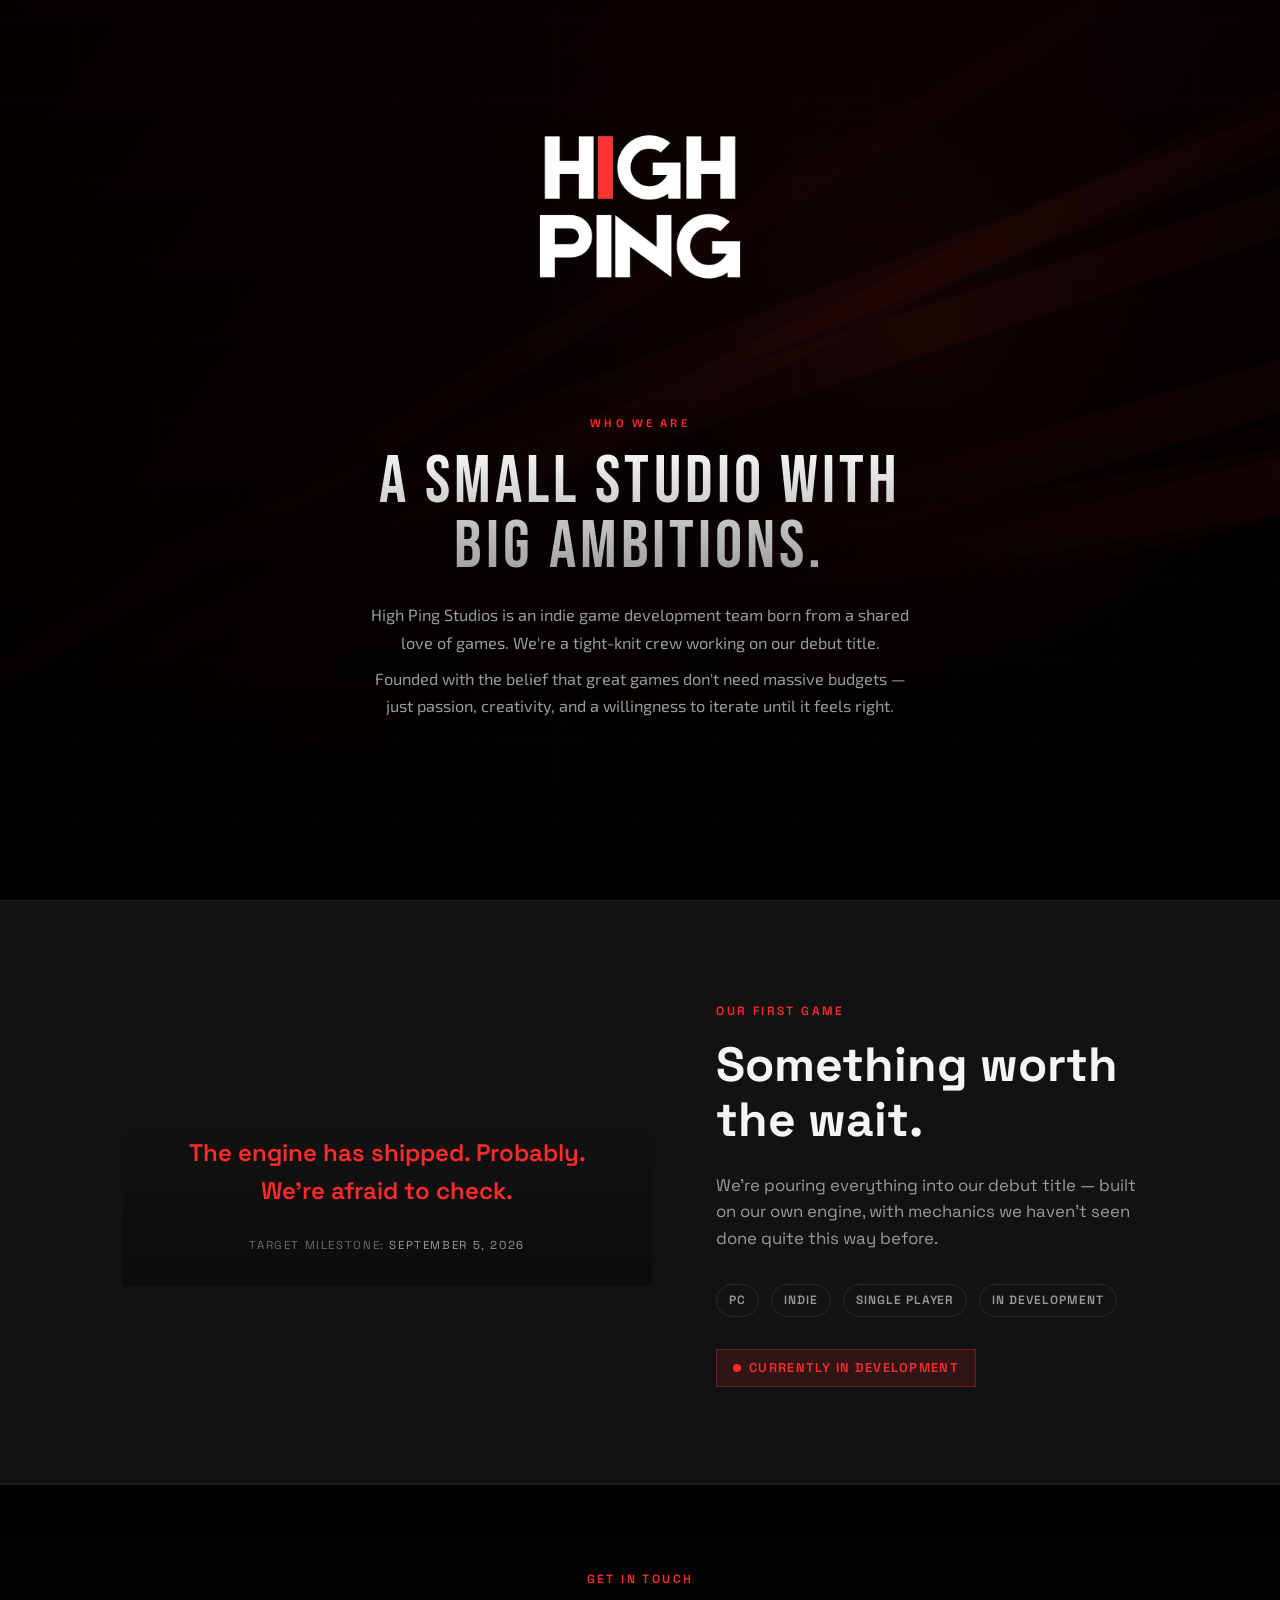
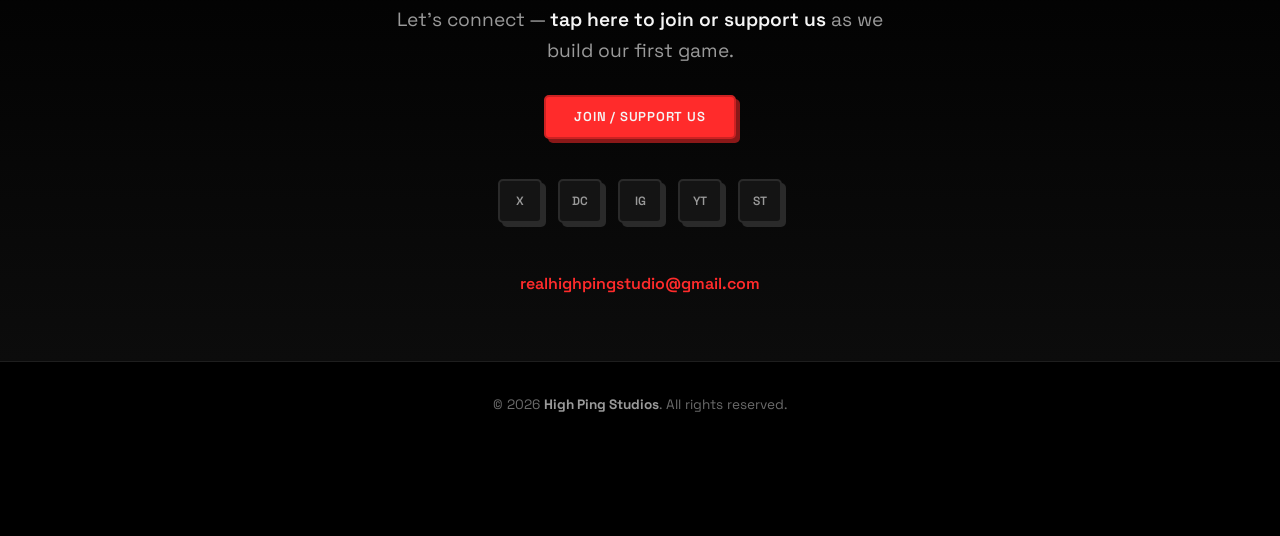
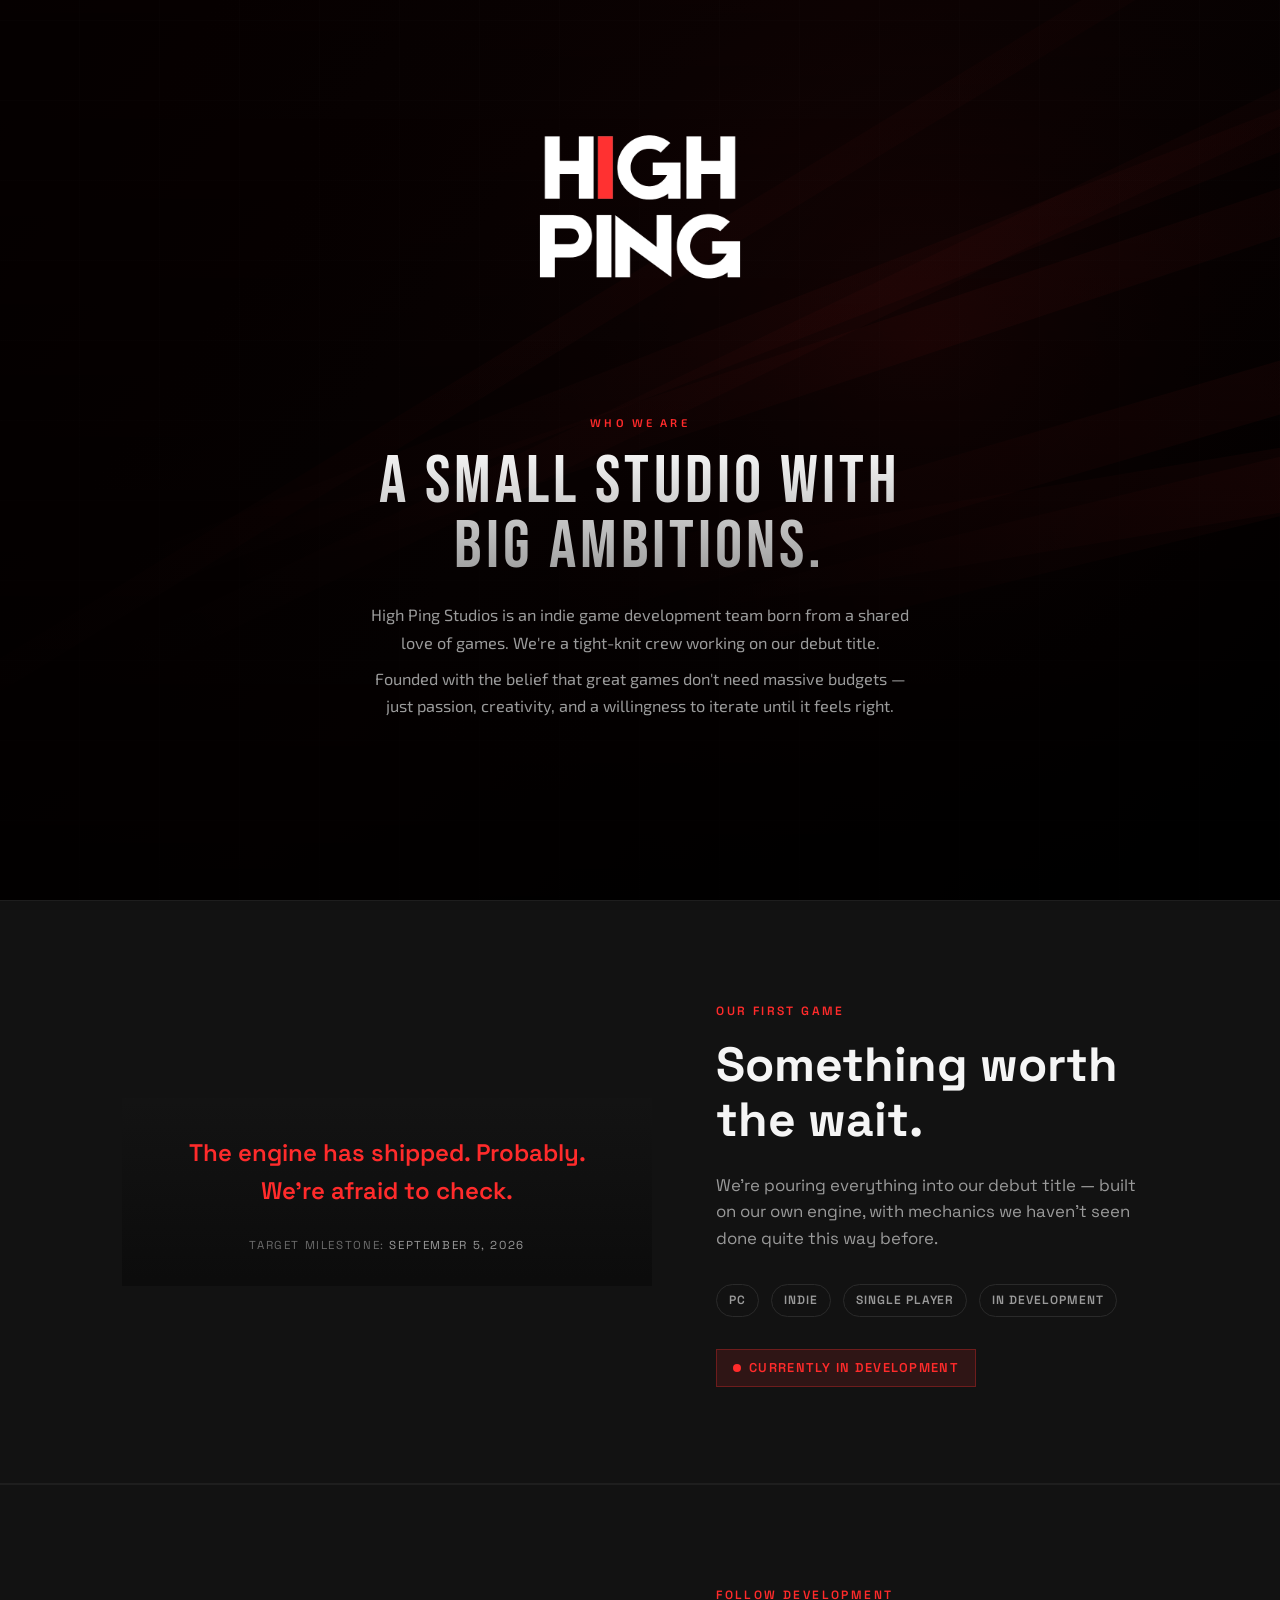
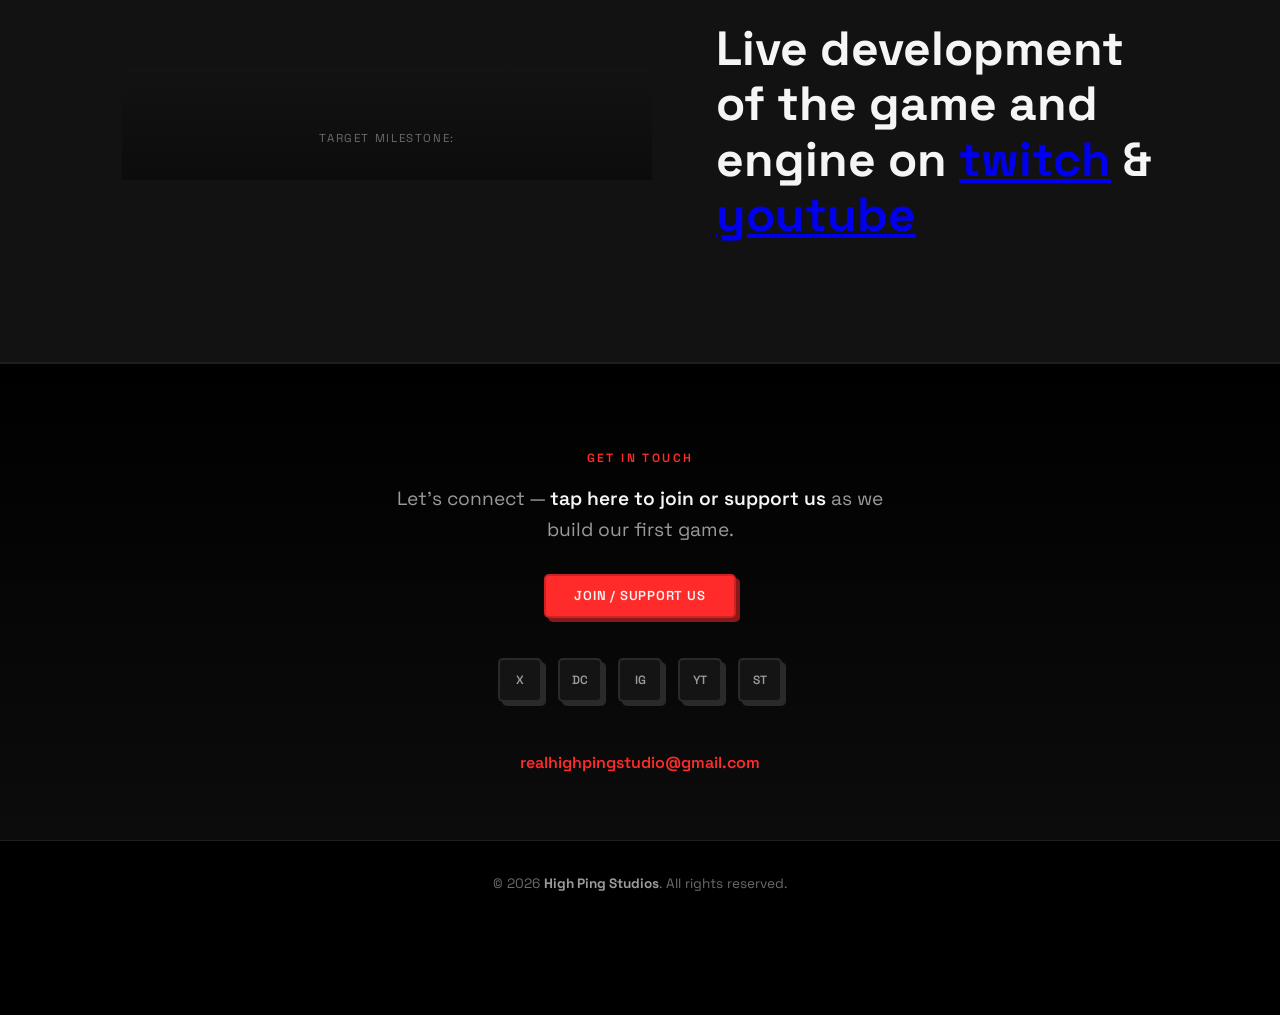
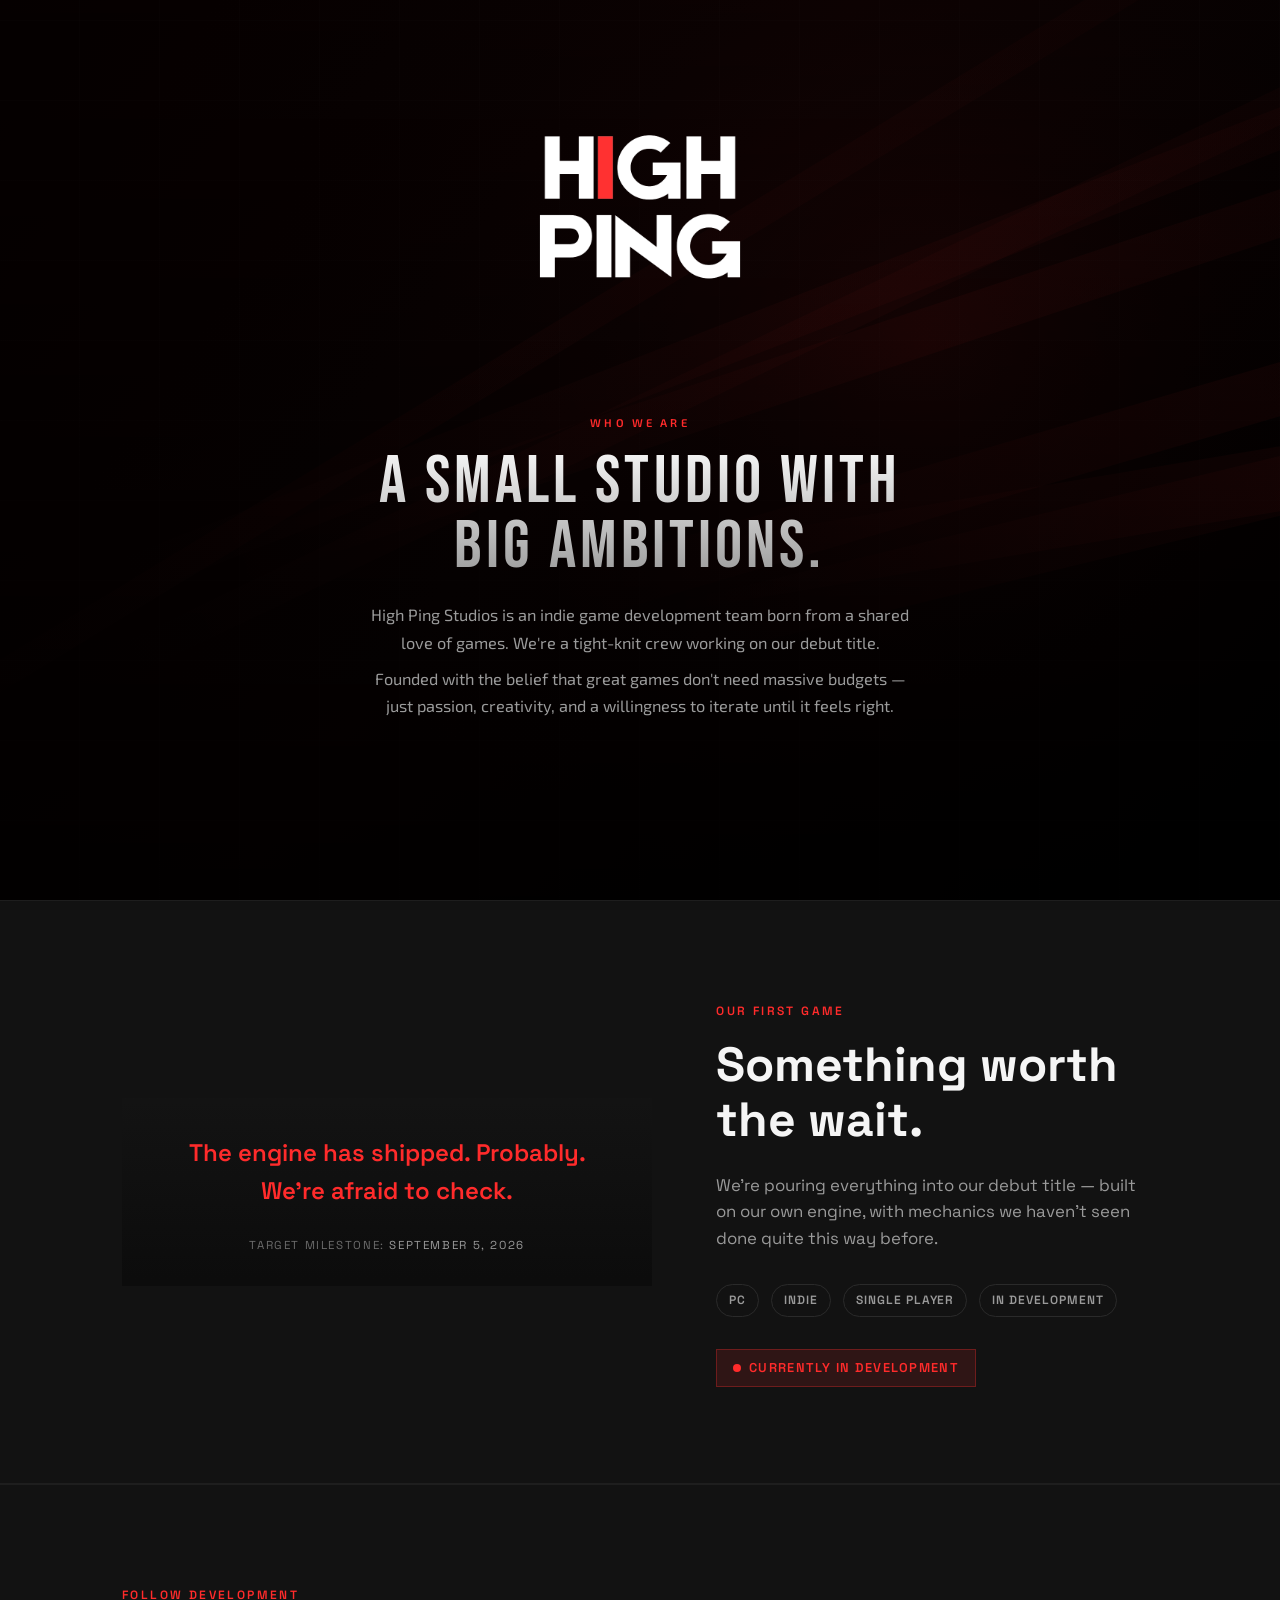
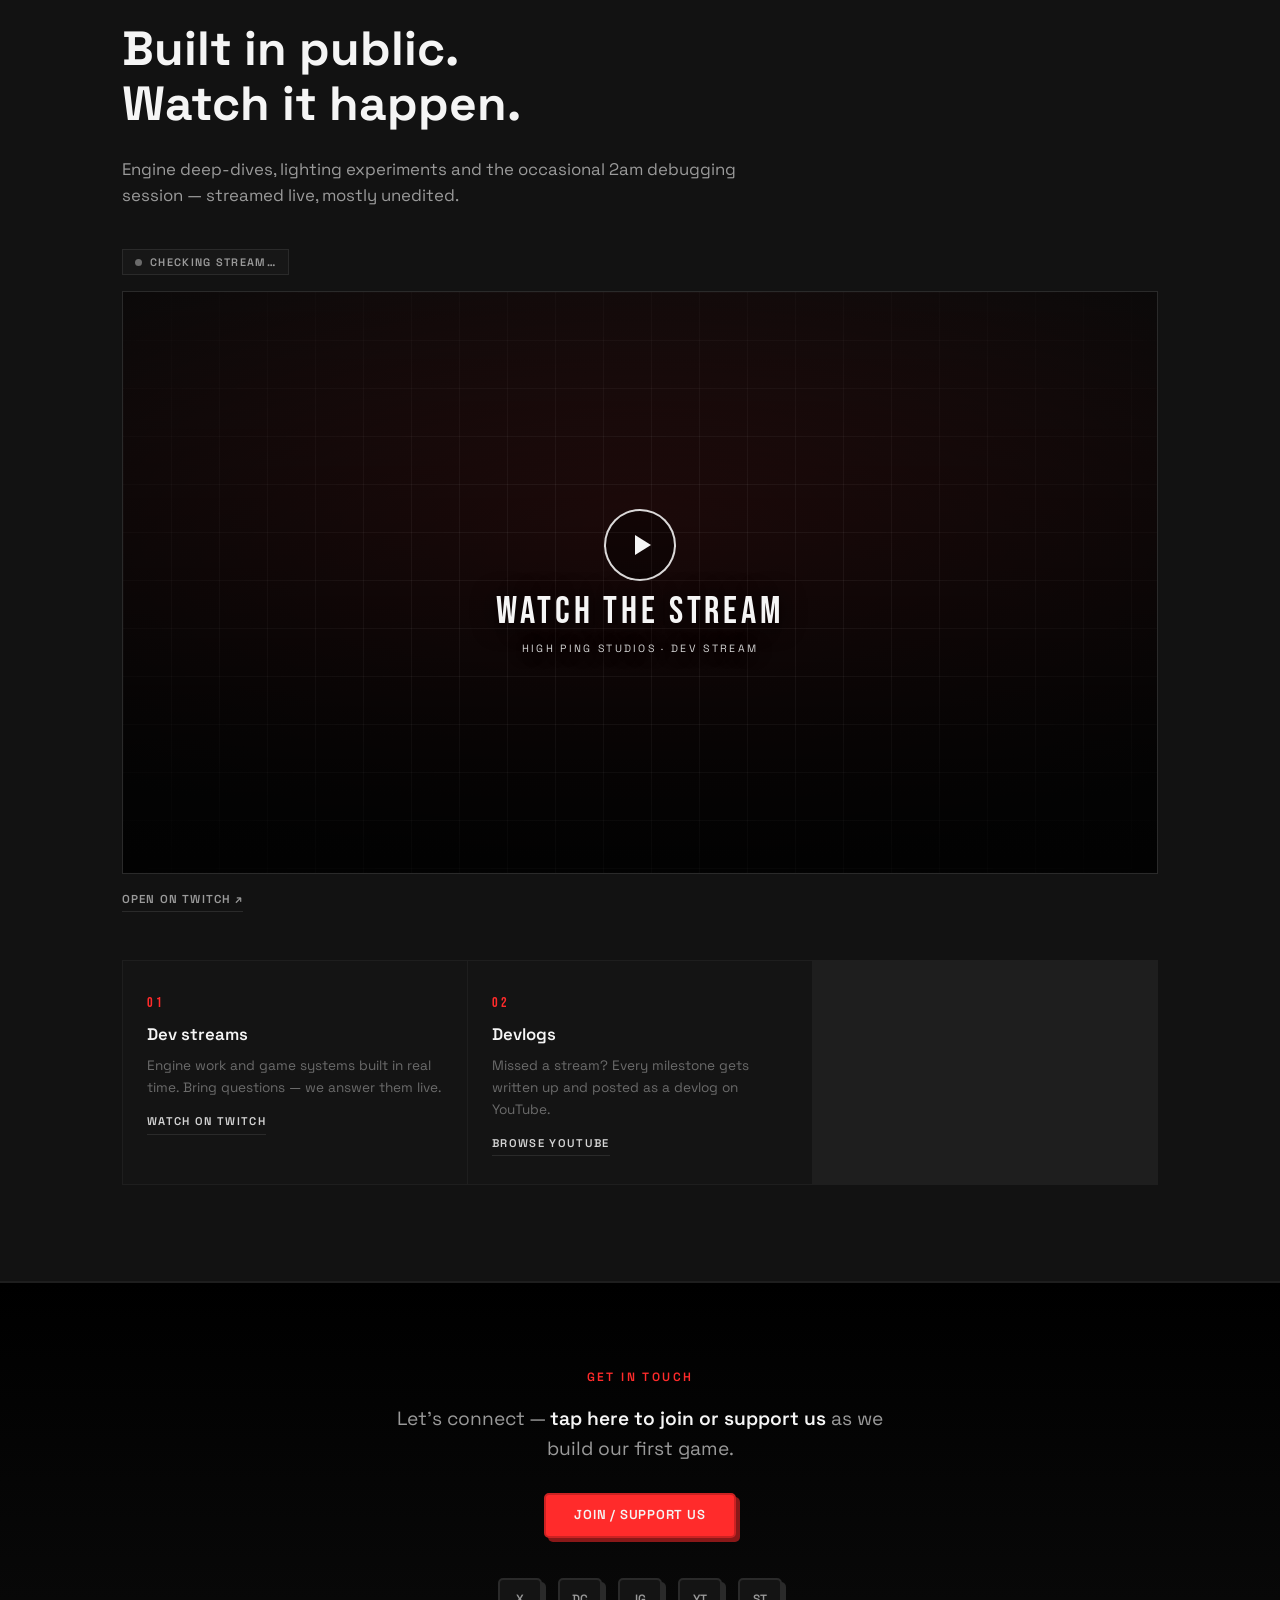
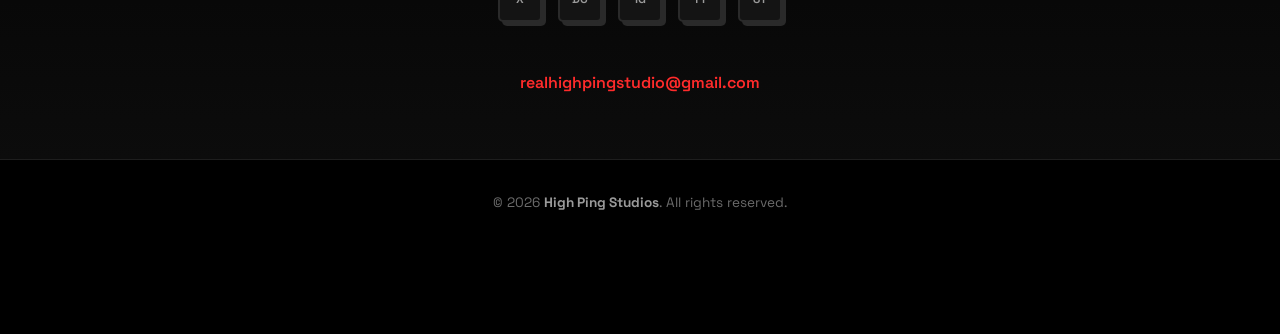
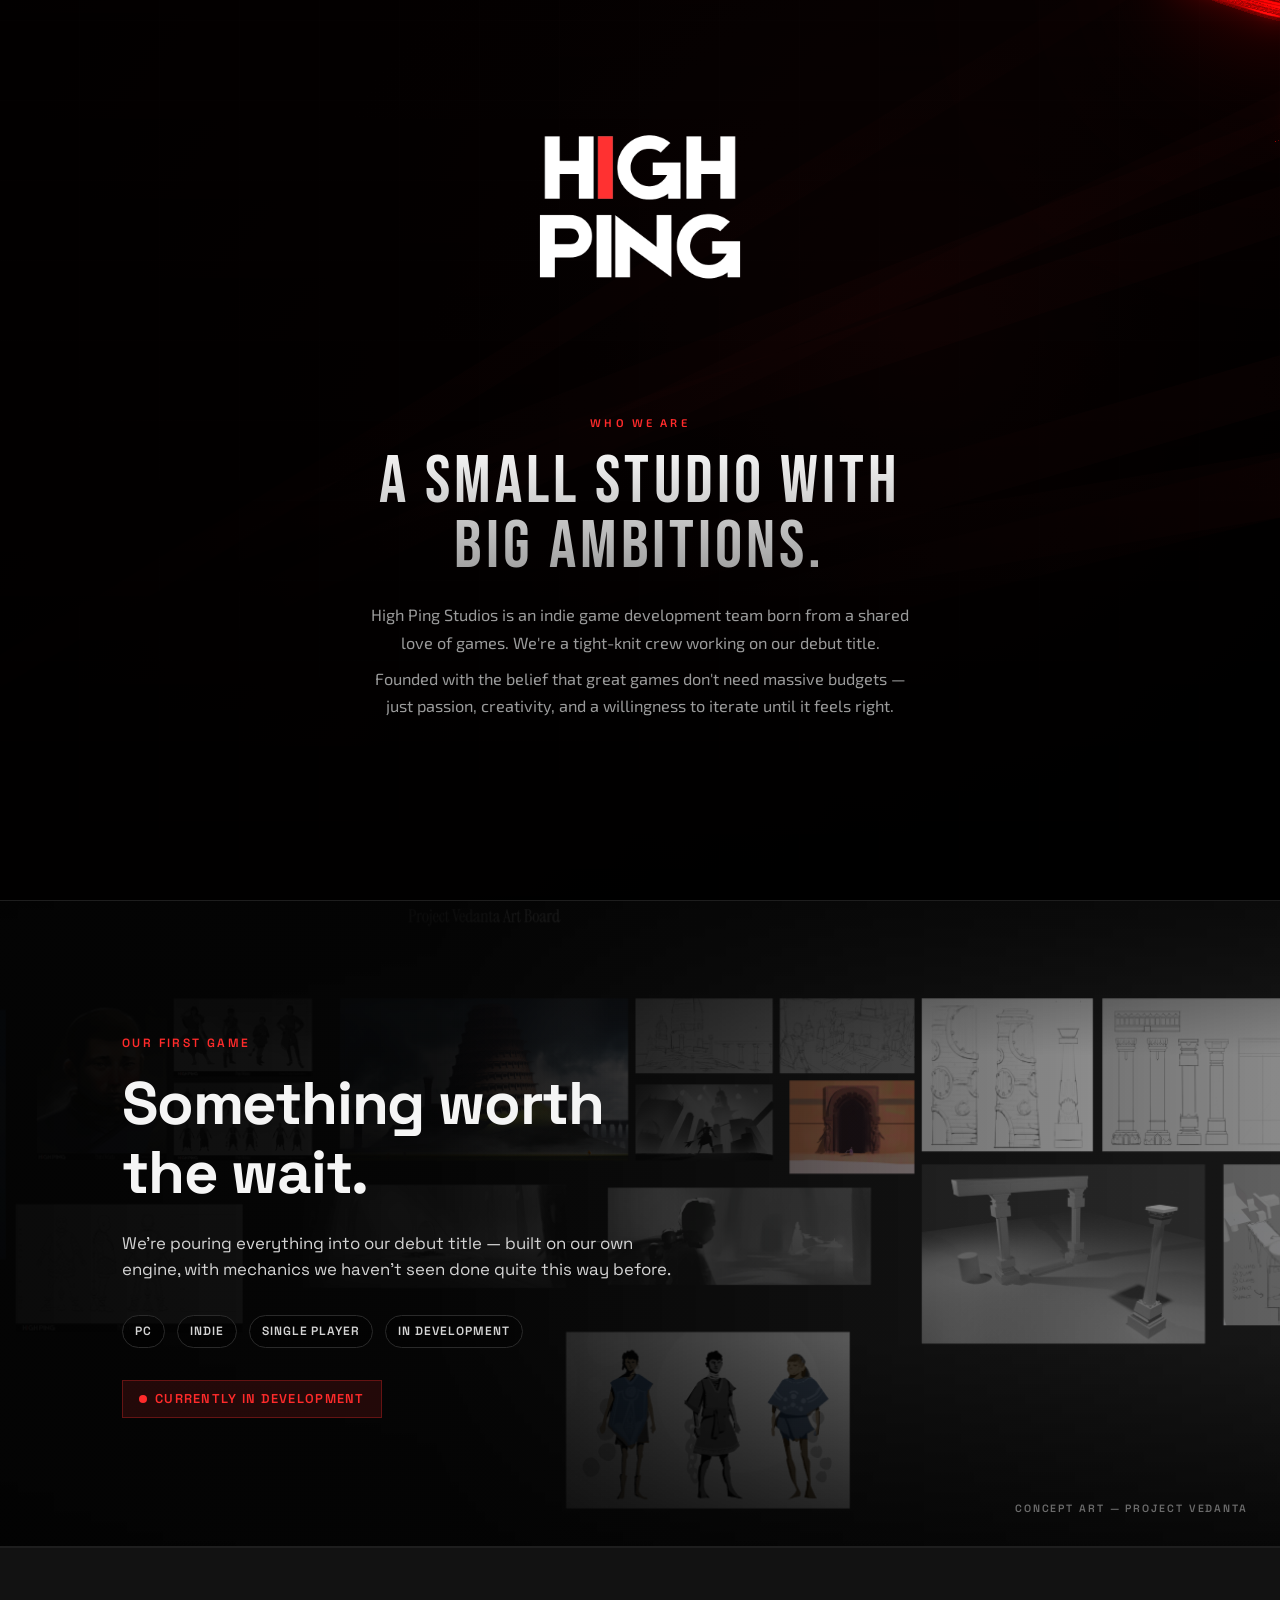
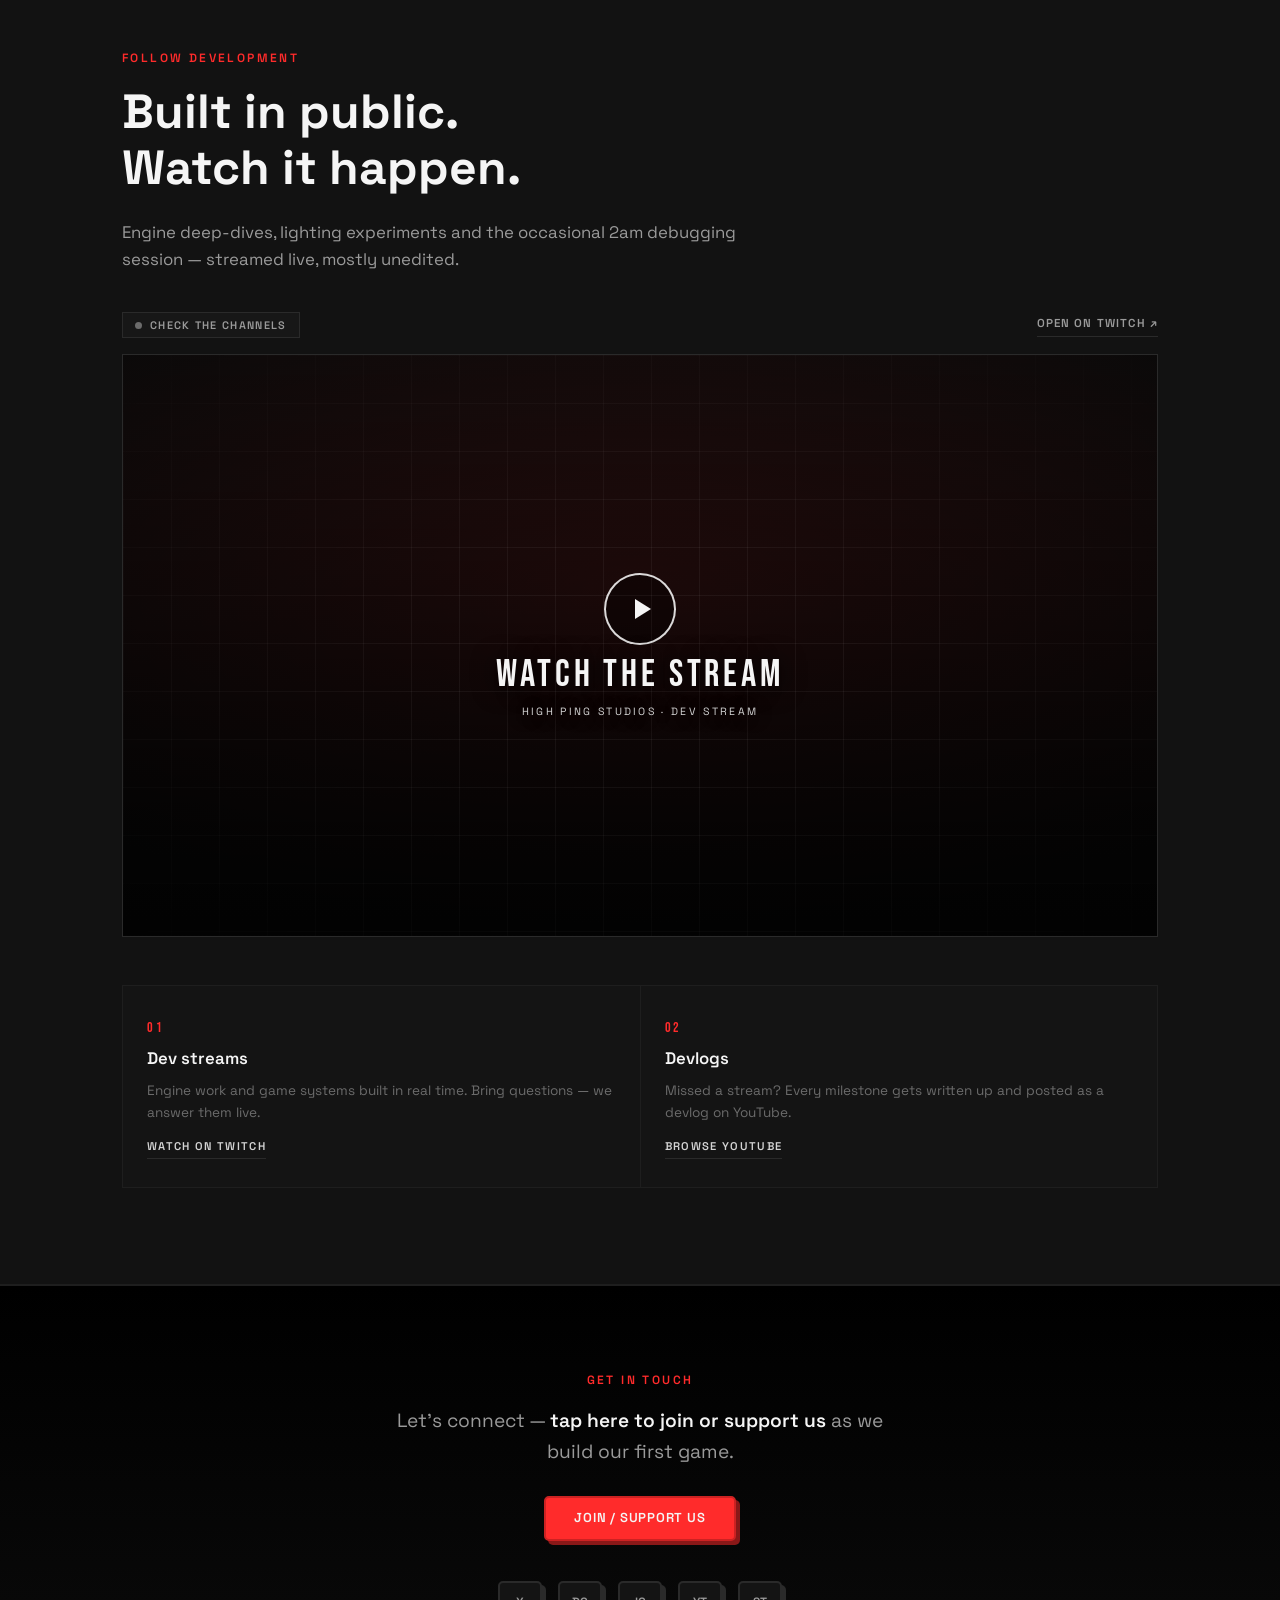
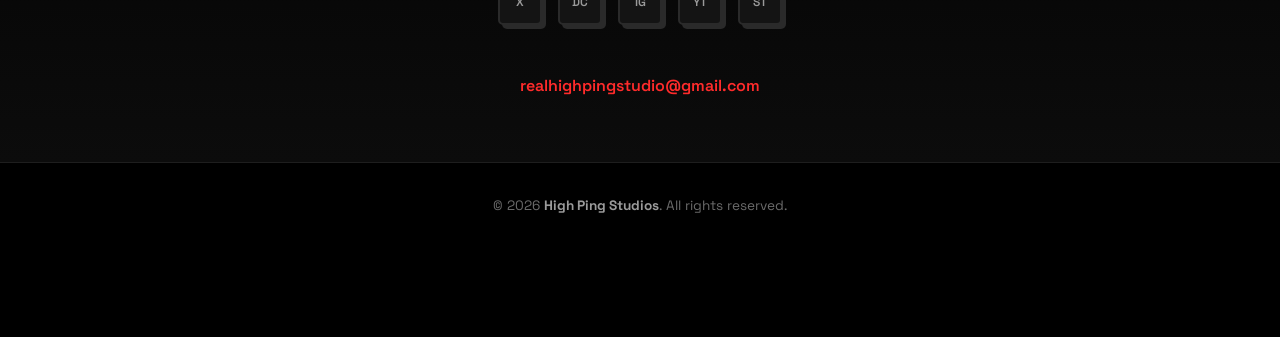
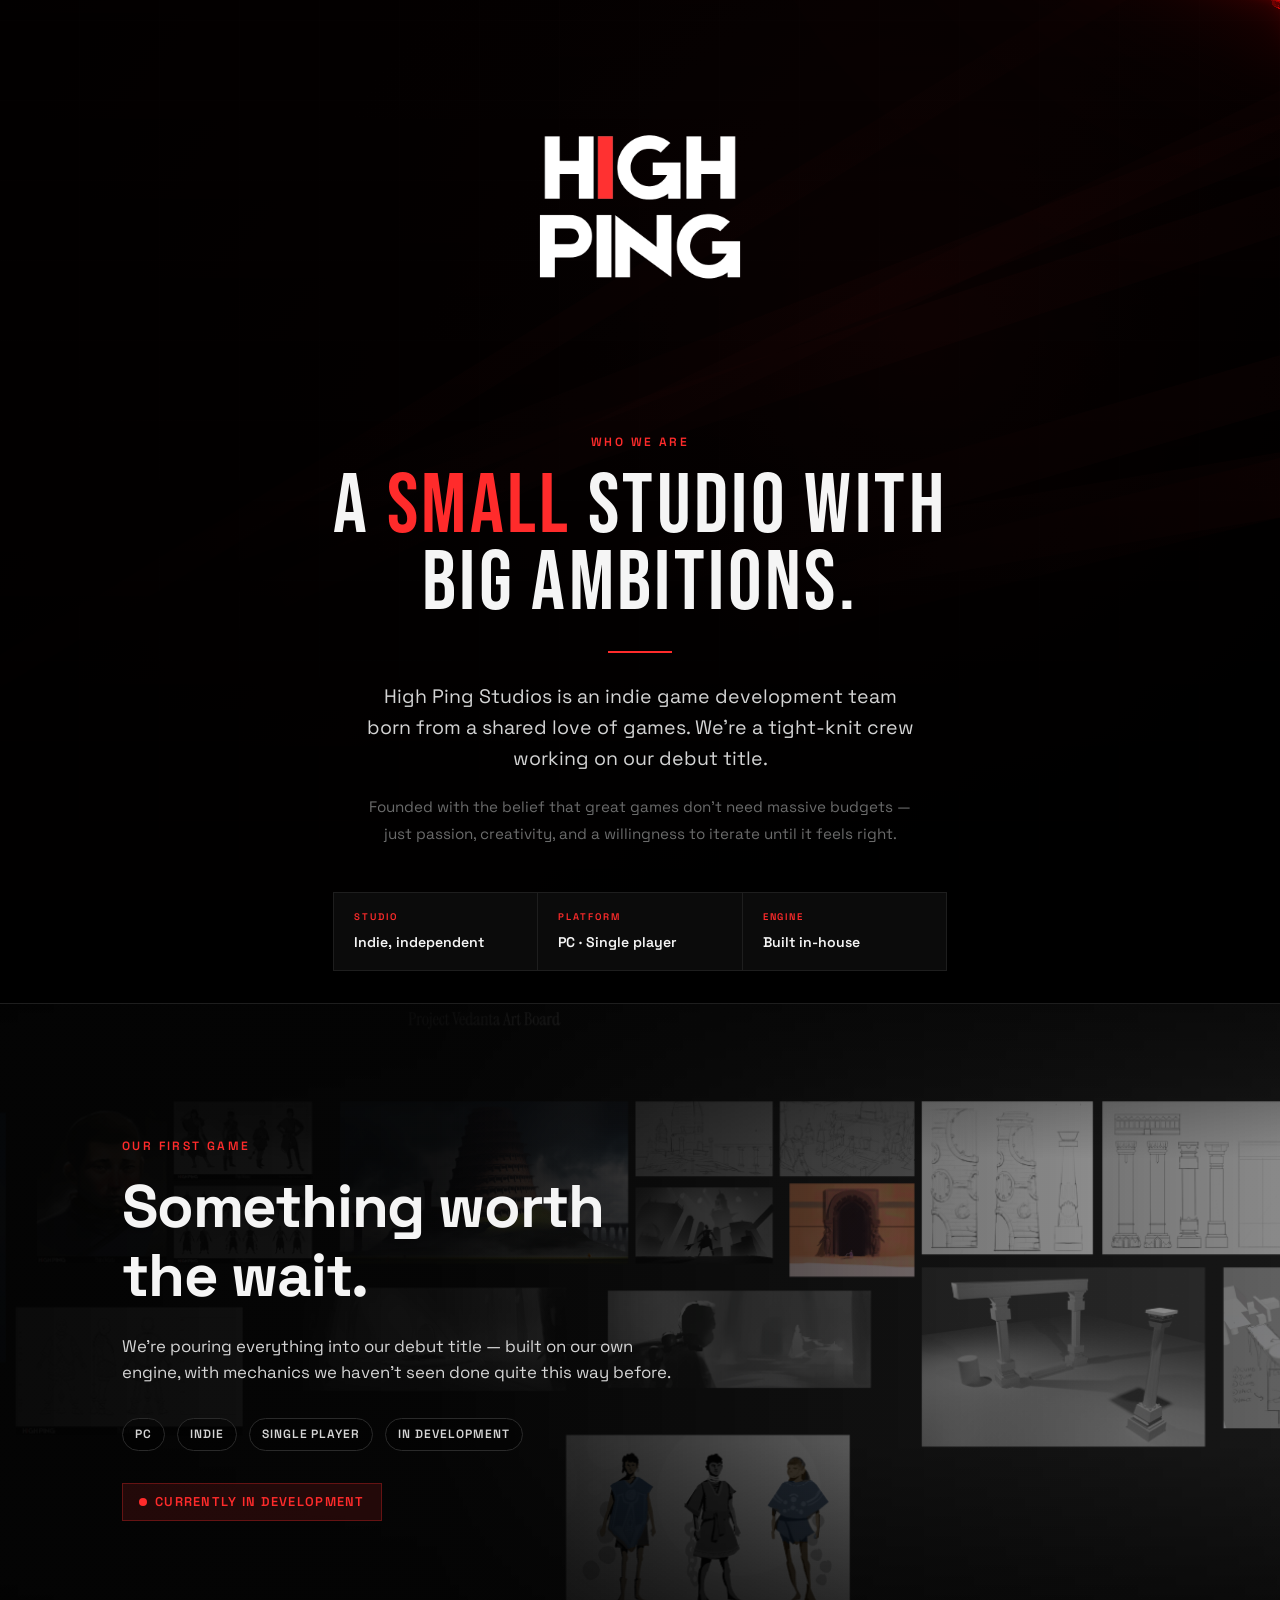
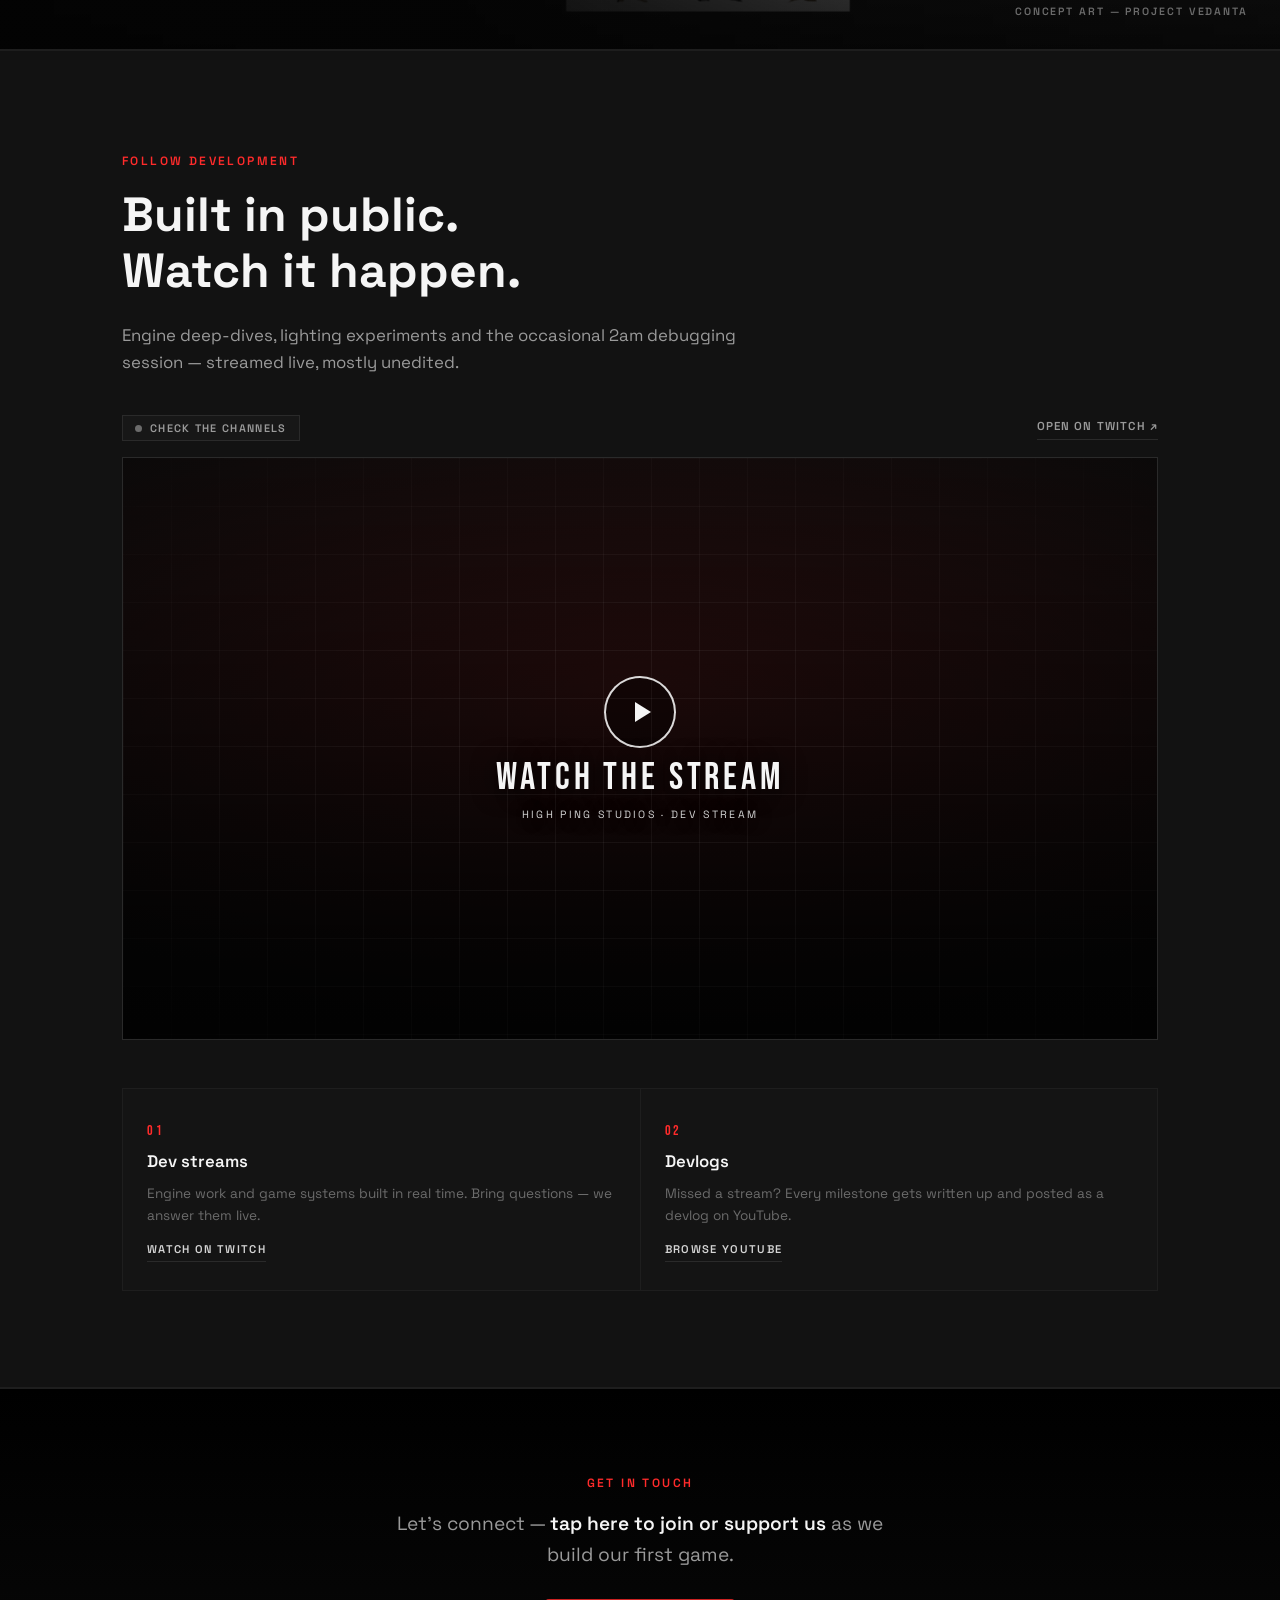
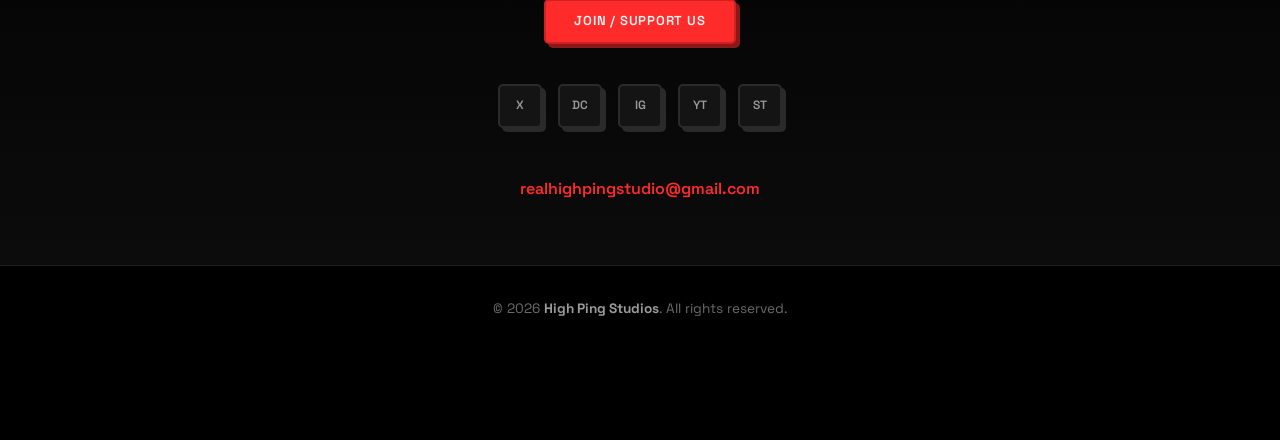
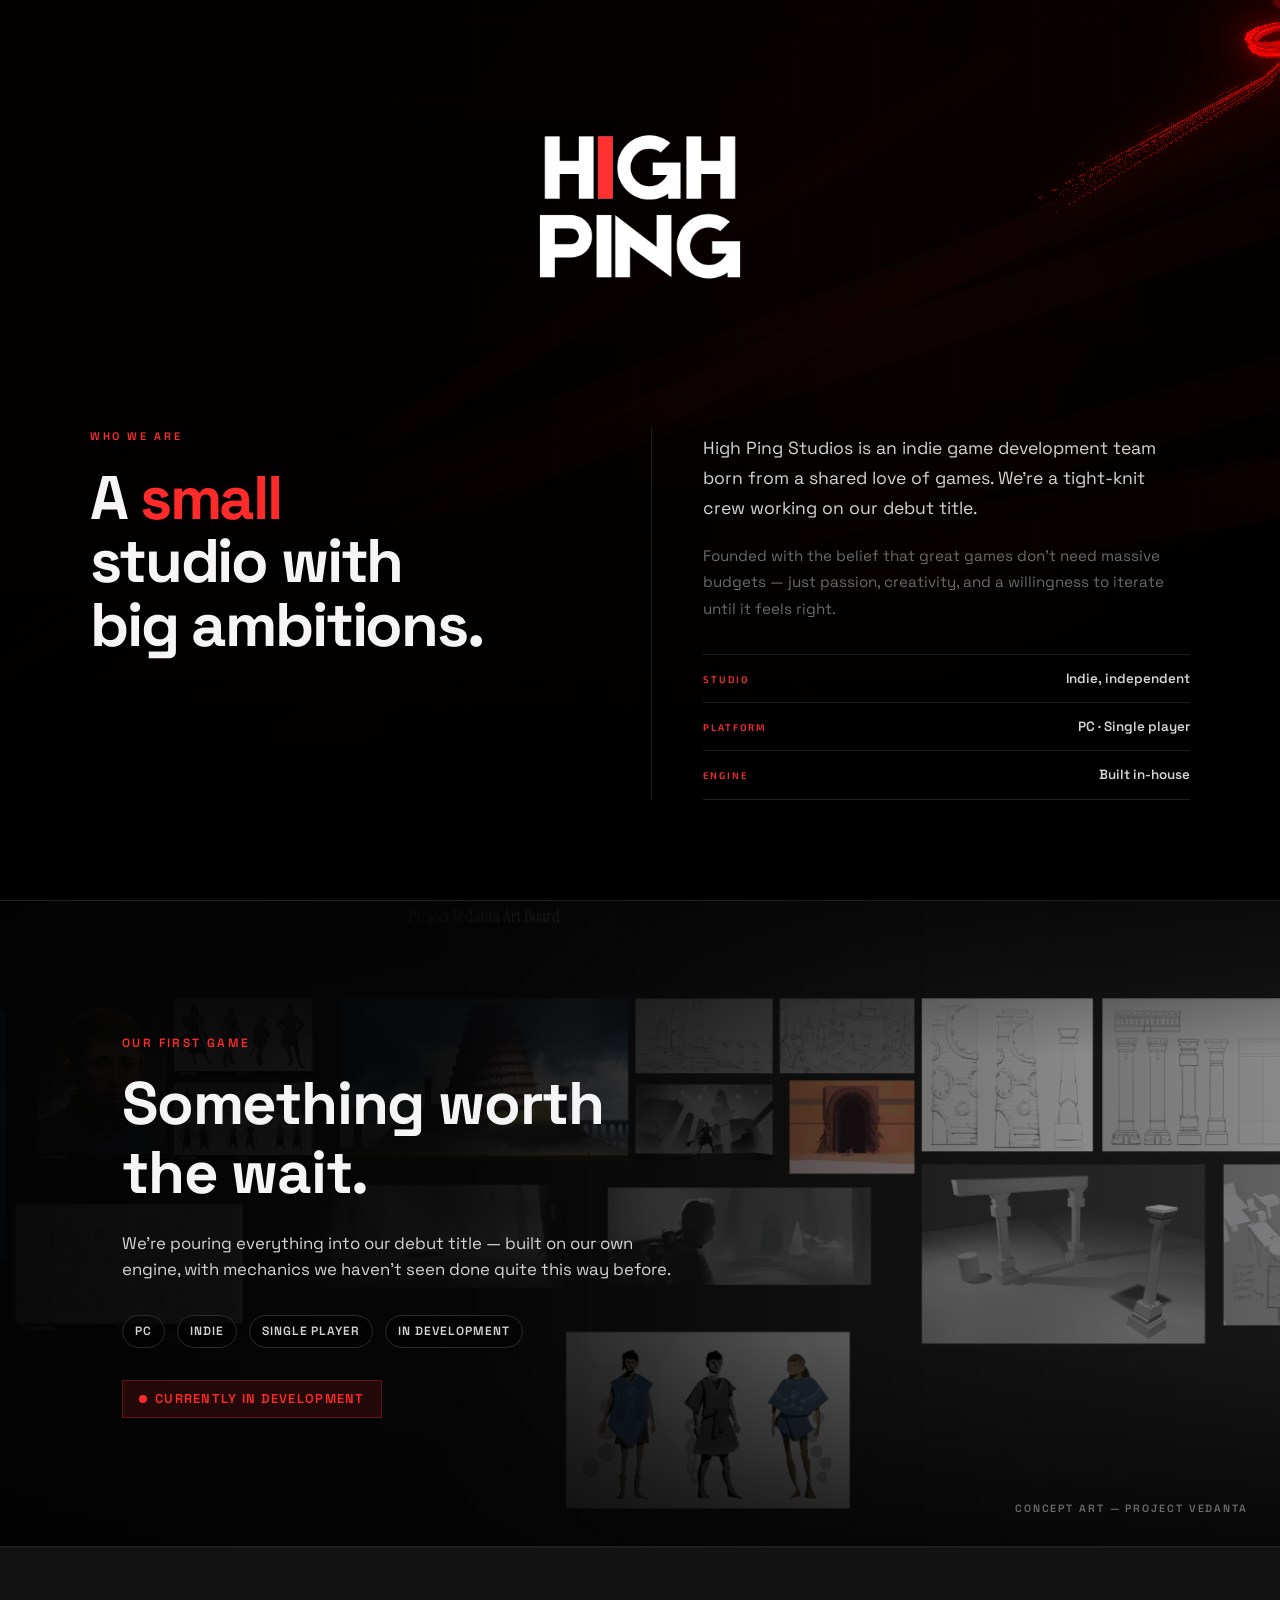
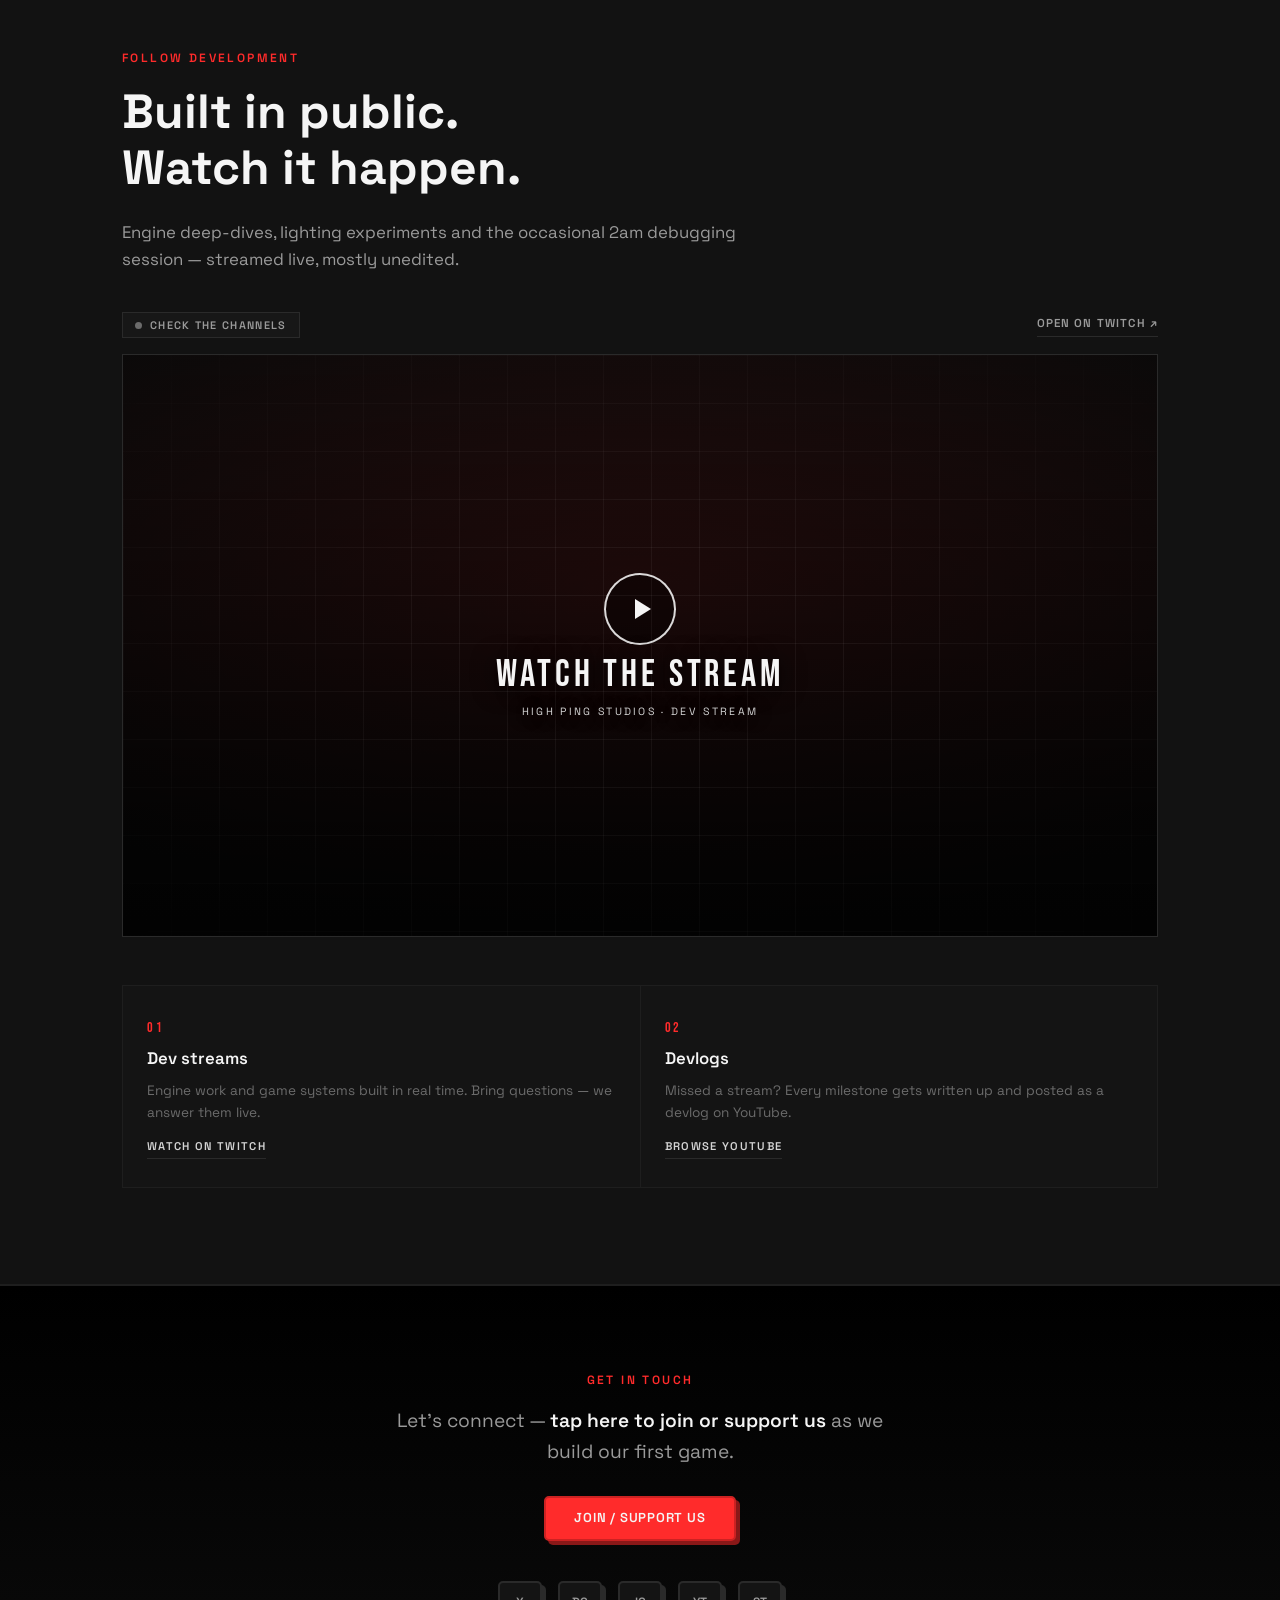
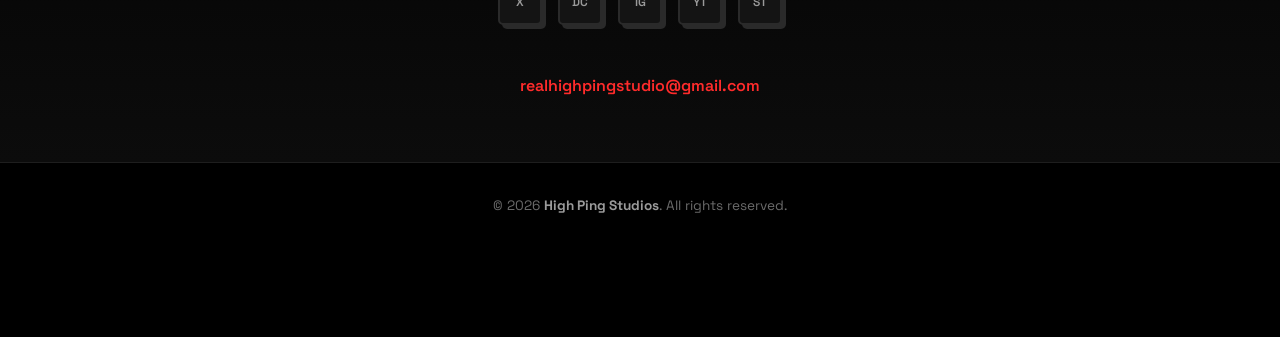
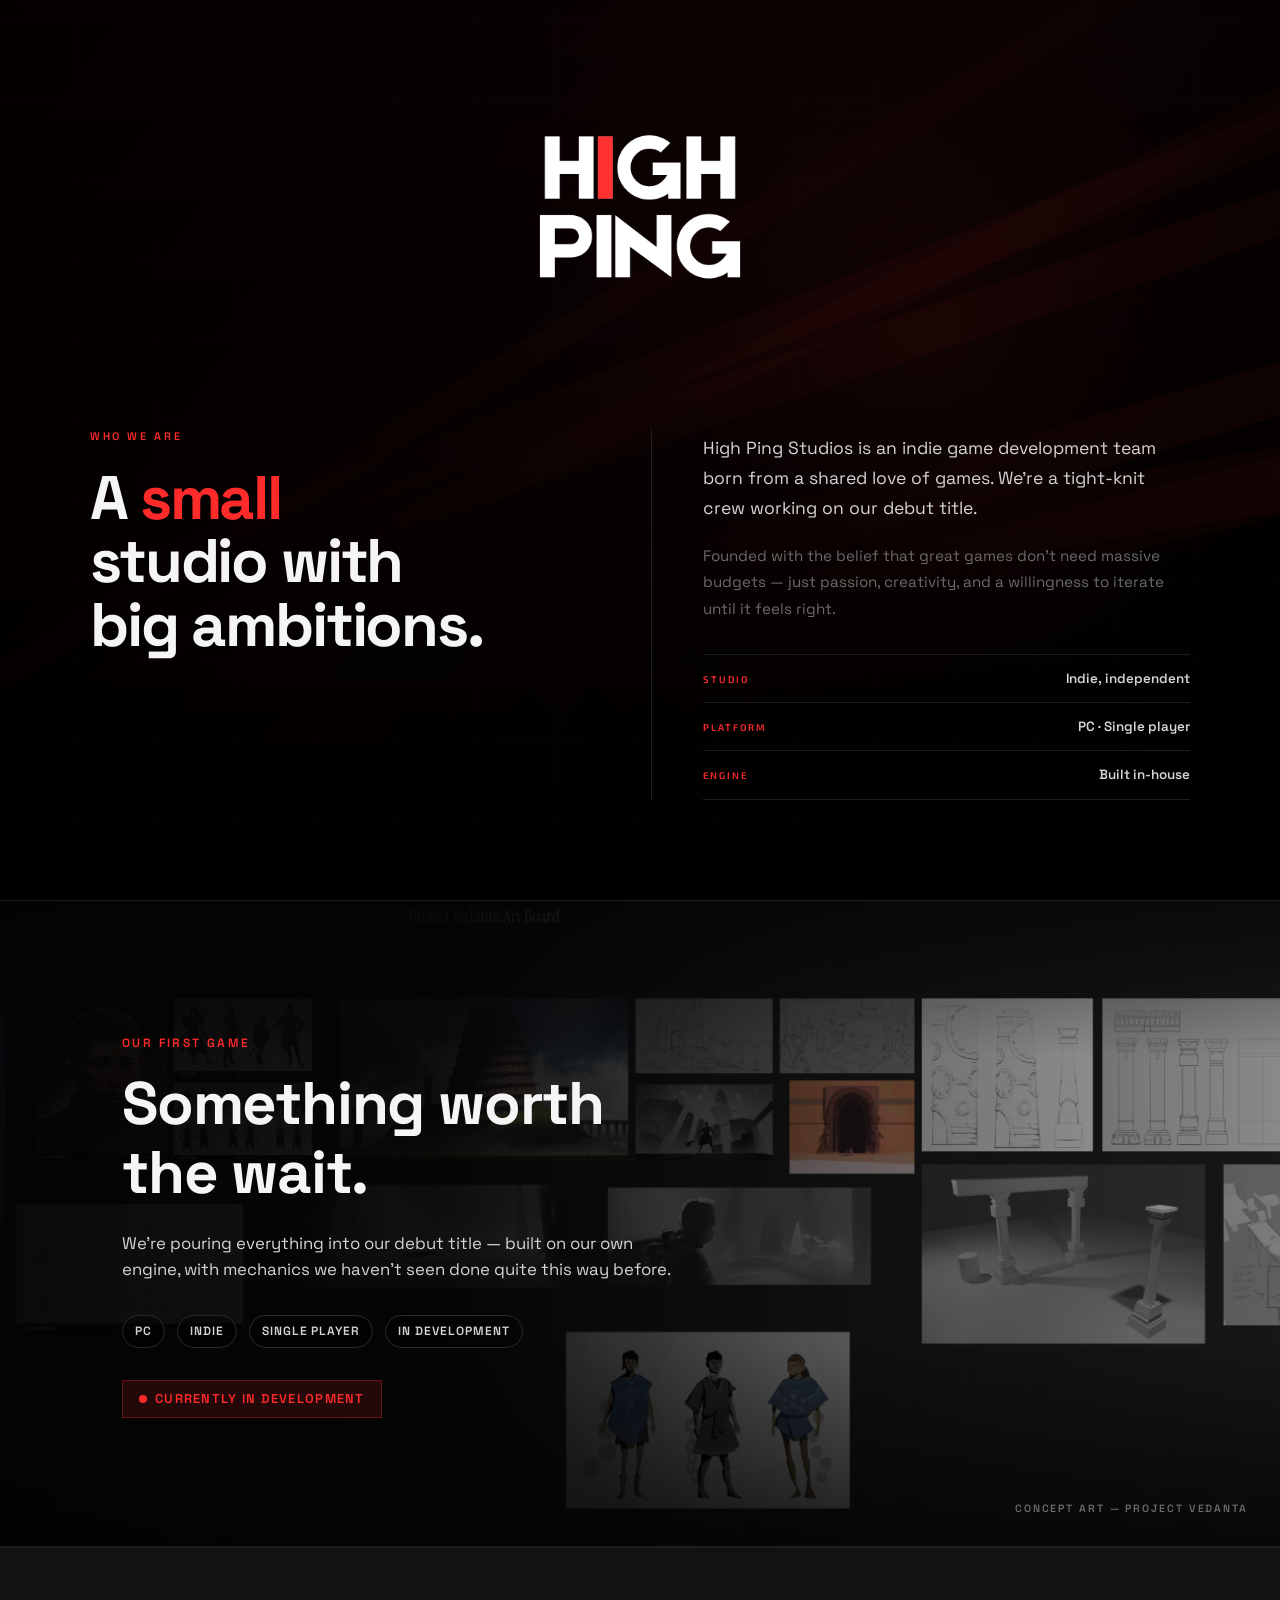
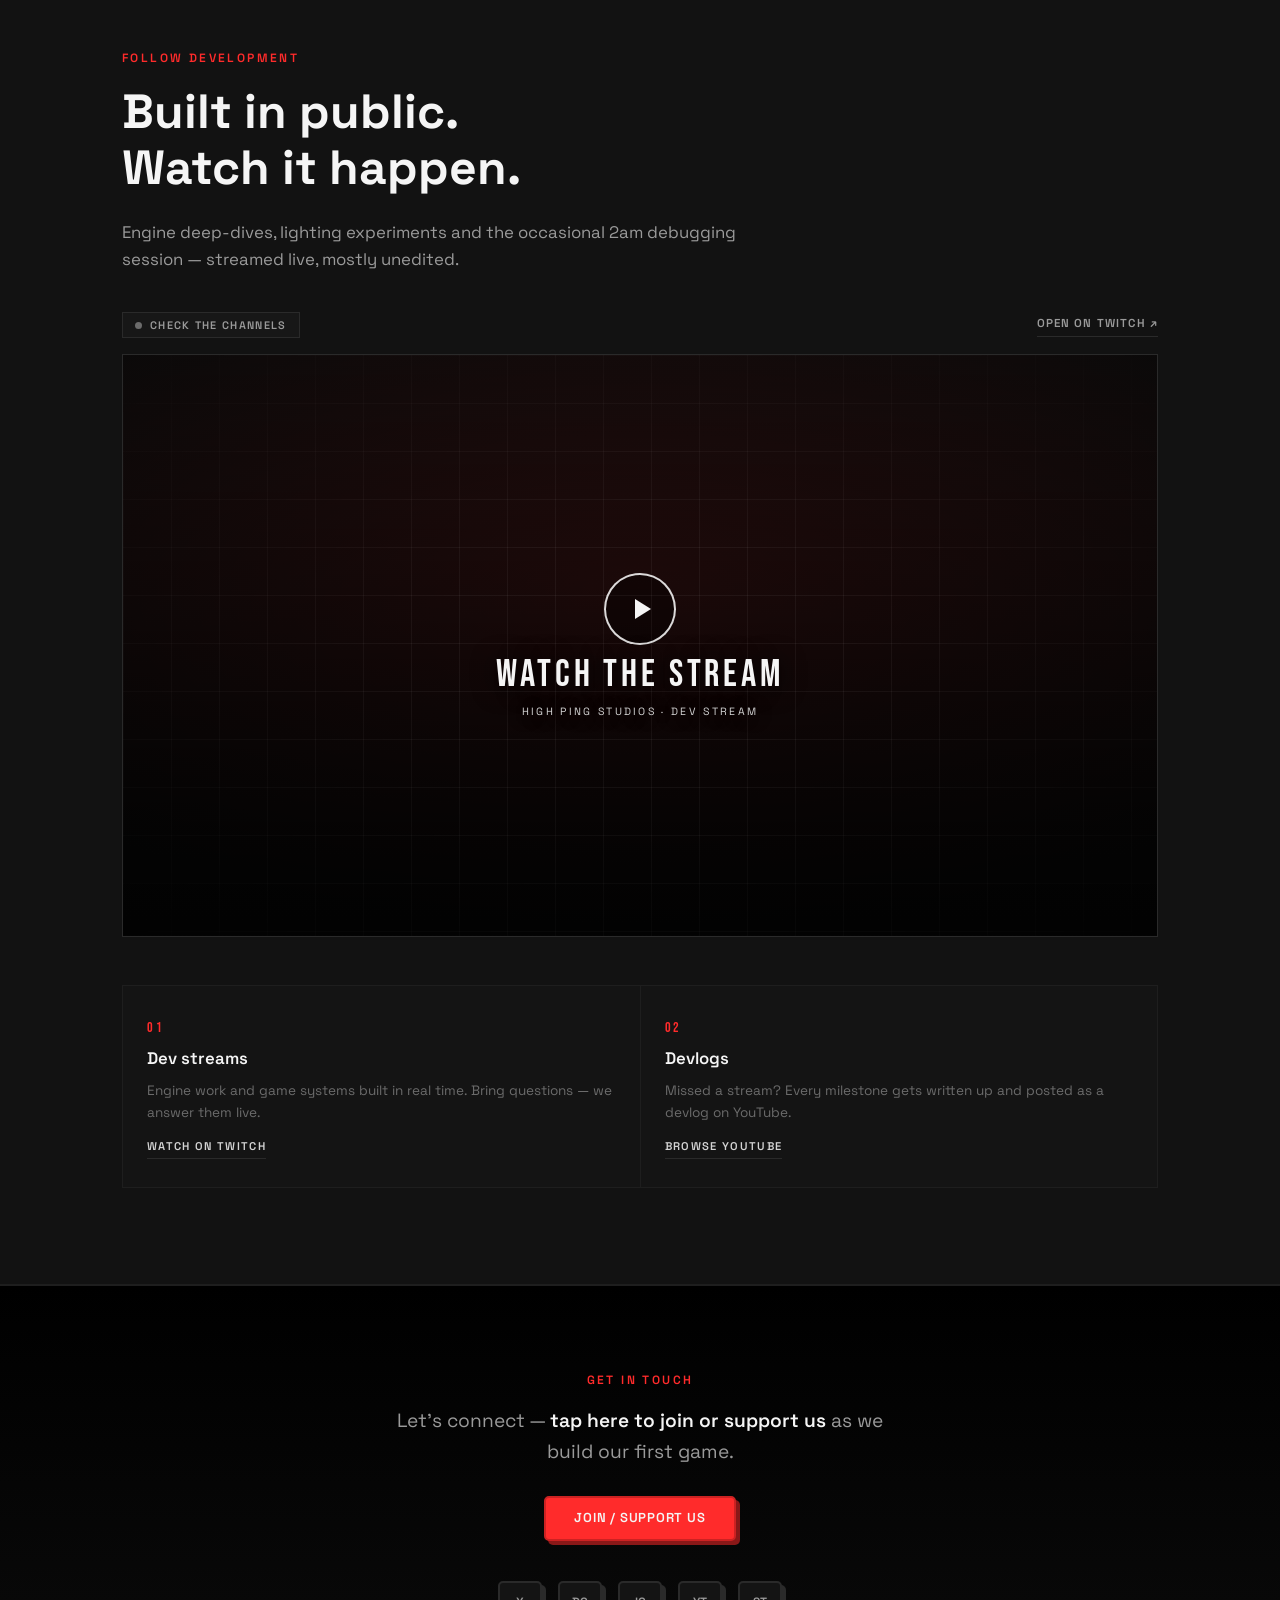
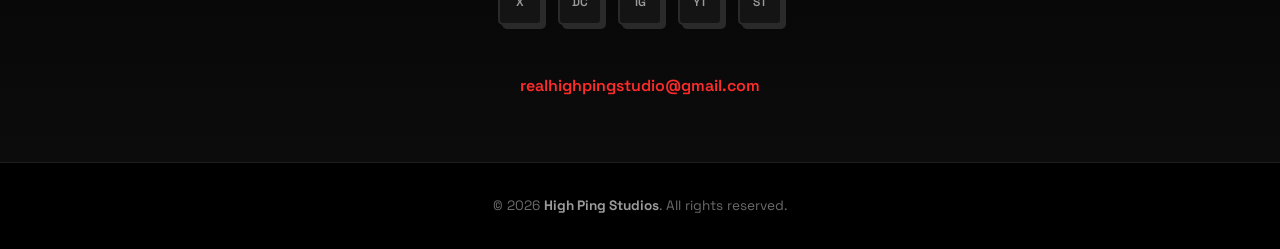
